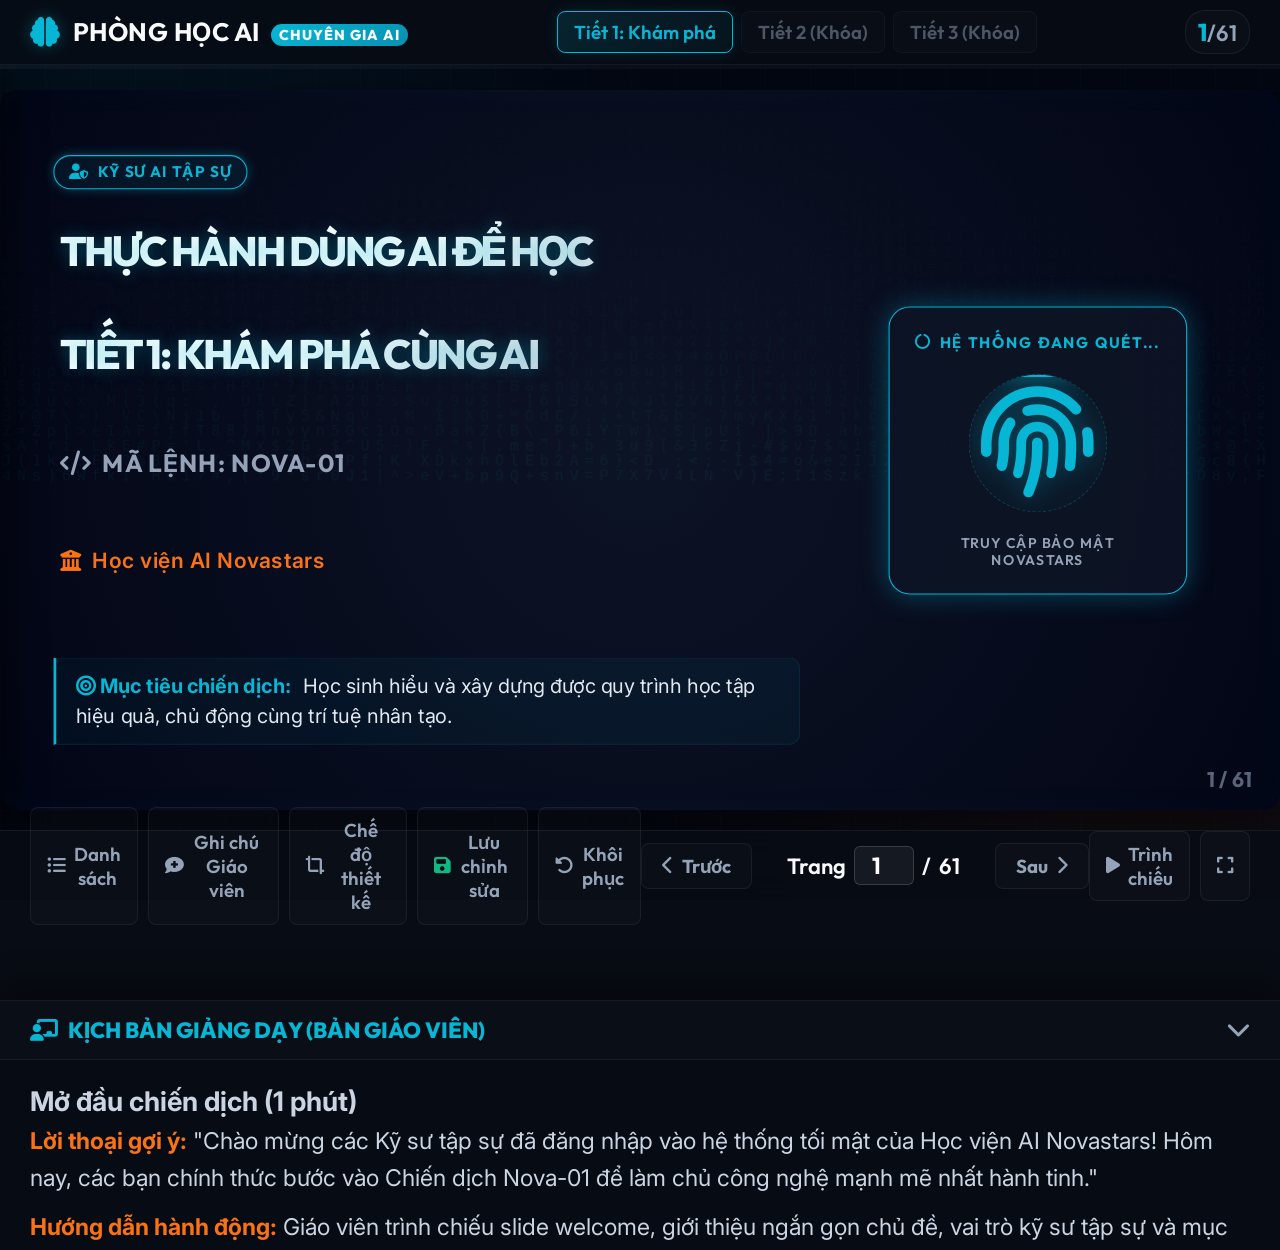
==== standalone_presentation.html @ 0b63e30f "Remove slide 13 and 14 from presentation" ====
﻿<!DOCTYPE html>
<html lang="vi">
<head>
    <meta charset="UTF-8">
    <meta name="viewport" content="width=device-width, initial-scale=1.0">
    <title>Thá»±c HÃ nh DÃ¹ng AI Äá»ƒ Há»c - Standalone Slide V3.0</title>
    <!-- Google Fonts: Outfit & Inter -->
    <link rel="preconnect" href="https://fonts.googleapis.com">
    <link rel="preconnect" href="https://fonts.gstatic.com" crossorigin>
    <link href="https://fonts.googleapis.com/css2?family=Inter:wght@300;400;500;600;700&family=Outfit:wght@400;500;600;700;800;900&display=swap" rel="stylesheet">
    <!-- FontAwesome for Icons -->
    <link rel="stylesheet" href="https://cdnjs.cloudflare.com/ajax/libs/font-awesome/6.4.0/css/all.min.css">
    <style>
/* ==========================================
   DESIGN SYSTEM & CONSTANTS
   ========================================== */
:root {
    --bg-primary: #080c14;
    --bg-secondary: #0d1321;
    --bg-card: rgba(13, 21, 37, 0.7);
    --border-glass: rgba(255, 255, 255, 0.06);
    
    --text-primary: #f8fafc;
    --text-muted: #94a3b8;
    
    --color-teal: #06b6d4;
    --color-teal-glow: rgba(6, 182, 212, 0.35);
    --color-orange: #f97316;
    --color-orange-glow: rgba(249, 115, 22, 0.35);
    --color-green: #10b981;
    --color-green-glow: rgba(16, 185, 129, 0.35);
    
    --transition-smooth: all 0.4s cubic-bezier(0.16, 1, 0.3, 1);
    --transition-fast: all 0.25s ease;
    
    --font-heading: 'Outfit', 'Inter', sans-serif;
    --font-body: 'Inter', sans-serif;
}

/* ==========================================
   RESET & BASE STYLES
   ========================================== */
* {
    box-sizing: border-box;
    margin: 0;
    padding: 0;
    -webkit-font-smoothing: antialiased;
    -moz-osx-font-smoothing: grayscale;
}

html {
    font-size: 22px;
}

body {
    background-color: var(--bg-primary);
    color: var(--text-primary);
    font-family: var(--font-body);
    height: 100vh;
    display: flex;
    flex-direction: column;
    overflow: hidden;
}

/* ==========================================
   EDITABLE TEXTBOX GLOW
   ========================================== */
[contenteditable="true"] {
    position: relative;
    cursor: text;
    transition: var(--transition-fast);
}
[contenteditable="true"]:hover {
    background: rgba(255, 255, 255, 0.02);
    border-radius: 4px;
}
[contenteditable="true"]:focus {
    outline: 2px dashed var(--color-teal);
    outline-offset: 6px;
    background: rgba(6, 182, 212, 0.05);
    border-radius: 6px;
    box-shadow: 0 0 15px rgba(6, 182, 212, 0.1);
}

/* ==========================================
   APP HEADER
   ========================================== */
.app-header {
    height: 65px;
    background-color: rgba(8, 12, 20, 0.85);
    backdrop-filter: blur(16px);
    border-bottom: 1px solid var(--border-glass);
    display: flex;
    align-items: center;
    justify-content: space-between;
    padding: 0 30px;
    z-index: 100;
}

.logo {
    display: flex;
    align-items: center;
    gap: 12px;
    font-family: var(--font-heading);
    font-weight: 700;
    font-size: 1.15rem;
    letter-spacing: 0.5px;
}

.logo-icon {
    color: var(--color-teal);
    font-size: 1.35rem;
    filter: drop-shadow(0 0 8px var(--color-teal-glow));
    animation: pulseGlow 3s infinite ease-in-out;
}

.badge {
    background: linear-gradient(135deg, var(--color-teal), #0891b2);
    font-size: 0.65rem;
    font-weight: 800;
    padding: 2px 8px;
    border-radius: 20px;
    margin-left: 6px;
    vertical-align: middle;
    letter-spacing: 1px;
}

.period-navigator {
    display: flex;
    gap: 8px;
}

.btn-period {
    background: rgba(255, 255, 255, 0.03);
    border: 1px solid var(--border-glass);
    color: var(--text-muted);
    font-family: var(--font-heading);
    font-weight: 600;
    font-size: 0.85rem;
    padding: 8px 16px;
    border-radius: 8px;
    cursor: pointer;
    transition: var(--transition-fast);
}

.btn-period.active {
    background: linear-gradient(135deg, rgba(6, 182, 212, 0.15), rgba(6, 182, 212, 0.05));
    border-color: var(--color-teal);
    color: var(--color-teal);
    box-shadow: 0 0 15px rgba(6, 182, 212, 0.15);
}

.slide-indicator {
    font-family: var(--font-heading);
    font-weight: 600;
    color: var(--text-muted);
    background: rgba(255, 255, 255, 0.02);
    padding: 6px 12px;
    border-radius: 20px;
    border: 1px solid var(--border-glass);
}

#current-slide-num {
    color: var(--color-teal);
    font-weight: 800;
    font-size: 1.1rem;
}

/* ==========================================
   PROGRESS BAR
   ========================================== */
.progress-bar-container {
    height: 4px;
    background-color: rgba(255, 255, 255, 0.03);
    width: 100%;
    position: relative;
    z-index: 101;
}

.progress-bar {
    height: 100%;
    background: linear-gradient(90deg, var(--color-teal), var(--color-orange));
    width: 0%;
    transition: width 0.4s cubic-bezier(0.1, 0.8, 0.2, 1);
    box-shadow: 0 0 8px var(--color-teal-glow);
}

/* ==========================================
   PRESENTATION LAYOUT
   ========================================== */
.presentation-container {
    flex: 1;
    display: flex;
    position: relative;
    overflow: hidden;
}

.slides-wrapper {
    flex: 1;
    position: relative;
    height: 100%;
}

.slide {
    position: absolute;
    top: 0;
    left: 0;
    width: 100%;
    height: 100%;
    opacity: 0;
    pointer-events: none;
    transform: scale(0.97) translateY(10px);
    transition: opacity 0.5s ease-out, transform 0.6s cubic-bezier(0.16, 1, 0.3, 1);
    display: flex;
    justify-content: center;
    align-items: center;
    padding: 30px;
    z-index: 1;
}

.slide.active {
    opacity: 1;
    pointer-events: auto;
    transform: scale(1) translateY(0);
    z-index: 10;
}

.slide-content {
    box-sizing: border-box;
    width: 1200px;
    height: 675px;
    position: absolute;
    left: 50%;
    top: 50%;
    transform: translate(-50%, -50%);
    transform-origin: center center;
    display: flex;
    flex-direction: column;
    justify-content: center;
    border: 2px dashed transparent;
    border-radius: 16px;
    padding: 35px 45px;
    background: rgba(8, 12, 20, 0.45);
    box-shadow: 0 20px 50px rgba(0, 0, 0, 0.5), inset 0 0 30px rgba(6, 182, 212, 0.03);
}

.design-mode .slide-content {
    border: 2px dashed rgba(6, 182, 212, 0.35) !important;
}

.slide-heading {
    font-family: var(--font-heading);
    font-size: 1.55rem;
    font-weight: 850;
    text-transform: uppercase;
    letter-spacing: -0.5px;
    line-height: 1.45;
    margin-bottom: 25px;
    background: linear-gradient(135deg, var(--text-primary), #cbd5e1);
    -webkit-background-clip: text;
    -webkit-text-fill-color: transparent;
    border-left: 5px solid var(--color-teal);
    padding-left: 15px;
    padding-top: 0.12em;
    padding-bottom: 0.12em;
}

.section-desc {
    color: var(--text-muted);
    font-size: 1.1rem;
    margin-bottom: 25px;
    margin-top: -15px;
}

/* ==========================================
   GLASSMORPHIC CARDS
   ========================================== */
.glass-card {
    background: var(--bg-card);
    backdrop-filter: blur(16px);
    border: 1px solid var(--border-glass);
    border-radius: 16px;
    padding: 30px;
    box-shadow: 0 10px 30px rgba(0, 0, 0, 0.35);
    transition: var(--transition-smooth);
}

.glass-card:hover {
    border-color: rgba(255, 255, 255, 0.12);
    transform: translateY(-4px);
}

.glass-card.theme-teal {
    border-left: 4px solid var(--color-teal);
}
.glass-card.theme-teal:hover {
    box-shadow: 0 15px 35px rgba(6, 182, 212, 0.08);
    border-color: var(--color-teal);
}

.glass-card.theme-orange {
    border-left: 4px solid var(--color-orange);
}
.glass-card.theme-orange:hover {
    box-shadow: 0 15px 35px rgba(249, 115, 22, 0.08);
    border-color: var(--color-orange);
}

/* ==========================================
   LAYOUT: WELCOME SCREEN (P0-01)
   ========================================== */
.layout-welcome {
    align-items: center;
    text-align: center;
}
.welcome-container {
    display: flex;
    flex-direction: column;
    align-items: center;
    gap: 15px;
    max-width: 900px;
}
.welcome-badge {
    font-family: var(--font-heading);
    font-weight: 800;
    font-size: 0.9rem;
    color: var(--color-teal);
    letter-spacing: 2px;
    background: rgba(6, 182, 212, 0.1);
    padding: 6px 18px;
    border-radius: 30px;
    border: 1px solid rgba(6, 182, 212, 0.2);
}
.welcome-title {
    font-family: var(--font-heading);
    font-size: 2.8rem;
    font-weight: 900;
    line-height: 1.45;
    letter-spacing: -2px;
    background: linear-gradient(135deg, #ffffff 40%, #94a3b8 100%);
    -webkit-background-clip: text;
    -webkit-text-fill-color: transparent;
    text-shadow: 0 0 50px rgba(6, 182, 212, 0.15);
    padding-top: 0.1em;
}
.welcome-subtitle {
    font-size: 1.6rem;
    color: var(--color-orange);
    font-weight: 700;
    font-family: var(--font-heading);
    letter-spacing: 1px;
    margin-top: 5px;
}
.welcome-subject {
    font-size: 1.2rem;
    color: var(--text-muted);
    max-width: 600px;
    margin-top: 5px;
}
.welcome-objectives {
    font-size: 1.05rem;
    color: var(--text-muted);
    background: rgba(255, 255, 255, 0.02);
    border: 1px solid var(--border-glass);
    padding: 15px 25px;
    border-radius: 12px;
    max-width: 700px;
    margin-top: 15px;
    line-height: 1.5;
}

/* 3D Sphere Graphic object */
.sphere-3d-wrapper {
    position: relative;
    width: 150px;
    height: 150px;
    margin-top: 25px;
}
.sphere-3d {
    width: 100%;
    height: 100%;
    border-radius: 50%;
    background: radial-gradient(circle at 30% 30%, #06b6d4, #0b1f3c 60%, #020617);
    box-shadow: 0 0 40px rgba(6, 182, 212, 0.25),
                inset -20px -20px 50px rgba(0, 0, 0, 0.8),
                inset 10px 10px 30px rgba(255, 255, 255, 0.25);
    animation: rotateSphere 20s infinite linear, floatSphere 6s infinite ease-in-out;
}

/* ==========================================
   LAYOUT: BIG QUESTION (P0-02 / END-03)
   ========================================== */
.layout-big-question {
    align-items: center;
    text-align: center;
}
.bq-wrapper {
    max-width: 900px;
    background: radial-gradient(circle at top, rgba(15, 23, 42, 0.95) 0%, rgba(8, 12, 20, 0.6) 100%);
    border: 1px solid var(--border-glass);
    border-radius: 24px;
    padding: 35px 45px;
    position: relative;
    box-shadow: 0 20px 50px rgba(0, 0, 0, 0.5);
    display: flex;
    flex-direction: column;
    align-items: center;
}
.bq-tag {
    font-family: var(--font-heading);
    font-weight: 800;
    font-size: 0.95rem;
    color: var(--color-orange);
    letter-spacing: 2px;
    display: inline-flex;
    align-items: center;
    gap: 8px;
    margin-bottom: 25px;
}
.bq-text {
    font-family: var(--font-heading);
    font-size: 1.55rem;
    font-weight: 900;
    line-height: 1.45;
    margin-bottom: 20px;
    color: var(--text-primary);
    filter: drop-shadow(0 0 10px rgba(255, 255, 255, 0.15));
    padding-top: 0.12em;
    padding-bottom: 0.12em;
}
.bq-sub {
    color: var(--text-muted);
    font-size: 1.15rem;
}
.bq-glow-bg {
    position: absolute;
    width: 300px;
    height: 300px;
    background: radial-gradient(circle, var(--color-orange-glow) 0%, transparent 70%);
    opacity: 0.5;
    pointer-events: none;
    z-index: -1;
    filter: blur(40px);
}
/* Question Mark object */
.bq-graphic-icon {
    font-size: 4rem;
    color: var(--color-orange);
    margin-bottom: 10px;
    filter: drop-shadow(0 0 12px var(--color-orange-glow));
    animation: pulseGlow 2.5s infinite ease-in-out;
}

/* ==========================================
   LAYOUT: ROLE INTRODUCTION (P0-03)
   ========================================== */
.layout-role-intro {
    justify-content: center;
    align-items: center;
}
.role-cards-container {
    display: grid;
    grid-template-columns: 1fr 1.2fr 1.2fr;
    gap: 25px;
    margin-top: 15px;
}
.role-info-card {
    background: var(--bg-card);
    border: 1px solid var(--border-glass);
    border-radius: 16px;
    padding: 30px 24px;
    display: flex;
    flex-direction: column;
    gap: 15px;
}
.role-info-card h3 {
    font-family: var(--font-heading);
    font-size: 1.35rem;
    font-weight: 800;
    display: flex;
    align-items: center;
    gap: 12px;
}
.role-info-card.card-role-name {
    border-top: 4px solid var(--color-teal);
    align-items: center;
    justify-content: center;
    text-align: center;
}
.role-icon-box {
    width: 70px;
    height: 70px;
    border-radius: 50%;
    background: rgba(6, 182, 212, 0.08);
    display: flex;
    align-items: center;
    justify-content: center;
    font-size: 2.2rem;
    color: var(--color-teal);
    filter: drop-shadow(0 0 10px var(--color-teal-glow));
}
.role-badge-text {
    font-family: var(--font-heading);
    font-weight: 900;
    font-size: 1.6rem;
    color: var(--color-teal);
    letter-spacing: 0.5px;
}
.role-info-card.card-role-desc {
    border-top: 4px solid var(--color-orange);
}
.role-info-card.card-role-desc h3 {
    color: var(--color-orange);
}
.role-info-card.card-role-mission {
    border-top: 4px solid var(--color-green);
}
.role-info-card.card-role-mission h3 {
    color: var(--color-green);
}
.card-content-text {
    font-size: 1.1rem;
    line-height: 1.6;
    color: #e2e8f0;
}

/* ==========================================
   LAYOUT: STAGE INTRO (STAGE-XX)
   ========================================== */
.layout-stage-intro {
    align-items: center;
    text-align: center;
}
.stage-intro-wrapper {
    display: flex;
    flex-direction: column;
    align-items: center;
    gap: 20px;
    max-width: 800px;
}
.stage-num-badge {
    font-family: var(--font-heading);
    font-weight: 900;
    font-size: 1.1rem;
    color: var(--color-teal);
    letter-spacing: 3px;
    background: rgba(6, 182, 212, 0.08);
    padding: 8px 24px;
    border-radius: 30px;
    border: 1px solid rgba(6, 182, 212, 0.15);
}
.stage-title {
    font-family: var(--font-heading);
    font-size: 1.9rem;
    font-weight: 900;
    line-height: 1.45;
    letter-spacing: -1px;
    background: linear-gradient(135deg, #ffffff, #cbd5e1);
    -webkit-background-clip: text;
    -webkit-text-fill-color: transparent;
    padding-top: 0.12em;
    padding-bottom: 0.12em;
}
/* Lock animation object */
.stage-lock-icon {
    font-size: 4.5rem;
    color: var(--color-teal);
    margin-top: 15px;
    filter: drop-shadow(0 0 15px var(--color-teal-glow));
    animation: lockShake 4s infinite ease-in-out;
}

/* ==========================================
   LAYOUT: ACT INTRO (ACT-01)
   ========================================== */
.layout-act-intro {
    align-items: center;
    text-align: center;
}
.act-intro-card {
    max-width: 800px;
    width: 100%;
    padding: 50px 40px;
    background: linear-gradient(135deg, rgba(13, 21, 37, 0.9) 0%, rgba(8, 12, 20, 0.5) 100%);
    border: 1px solid var(--border-glass);
    border-top: 5px solid var(--color-orange);
    border-radius: 20px;
    display: flex;
    flex-direction: column;
    align-items: center;
    gap: 20px;
    box-shadow: 0 15px 40px rgba(0, 0, 0, 0.4);
}
.act-intro-icon {
    font-size: 3.5rem;
    color: var(--color-orange);
    filter: drop-shadow(0 0 10px var(--color-orange-glow));
    margin-bottom: 5px;
}
.act-intro-badge {
    font-family: var(--font-heading);
    font-weight: 800;
    font-size: 0.85rem;
    color: var(--color-orange);
    letter-spacing: 2px;
}
.act-intro-title {
    font-family: var(--font-heading);
    font-size: 2.8rem;
    font-weight: 900;
    color: var(--text-primary);
}
.act-intro-goal {
    font-size: 1.2rem;
    color: var(--text-muted);
    line-height: 1.5;
    max-width: 600px;
}

/* ==========================================
   LAYOUT: ACT PREPARATION (ACT-01B)
   ========================================== */
.layout-act-prep {
    justify-content: center;
}
.prep-cards-container {
    display: grid;
    grid-template-columns: 1fr 1fr;
    gap: 40px;
    margin-top: 15px;
    width: 100%;
    max-width: 1000px;
    align-items: stretch;
}
.prep-detail-card {
    display: flex;
    flex-direction: column;
    gap: 20px;
}
.prep-item {
    display: flex;
    flex-direction: column;
    gap: 10px;
}
.prep-item h3 {
    font-family: var(--font-heading);
    font-size: 1.2rem;
    font-weight: 800;
    display: flex;
    align-items: center;
    gap: 10px;
}
.prep-item h3 i {
    font-size: 1.35rem;
}
.prep-text {
    font-size: 1.15rem;
    color: #e2e8f0;
    line-height: 1.55;
    background: rgba(255, 255, 255, 0.02);
    border: 1px solid var(--border-glass);
    padding: 15px 20px;
    border-radius: 10px;
}
.prep-visual-panel {
    background: var(--bg-card);
    border: 1px solid var(--border-glass);
    border-radius: 16px;
    display: flex;
    align-items: center;
    justify-content: center;
    padding: 40px;
}
.prep-visual-icon {
    font-size: 6rem;
    color: var(--color-teal);
    filter: drop-shadow(0 0 15px var(--color-teal-glow));
    animation: floatSphere 5s infinite ease-in-out;
}

/* ==========================================
   LAYOUT: ACT HOW-TO (ACT-02)
   ========================================== */
.layout-act-howto {
    justify-content: center;
}
.steps-list-container {
    display: flex;
    flex-direction: column;
    gap: 15px;
    margin-top: 10px;
}
.step-item-card {
    display: flex;
    align-items: center;
    gap: 20px;
    background: var(--bg-card);
    border: 1px solid var(--border-glass);
    padding: 20px 25px;
    border-radius: 12px;
    transition: var(--transition-smooth);
}
.step-item-card:hover {
    border-color: var(--color-teal);
    transform: translateX(10px);
}
.step-badge {
    width: 36px;
    height: 36px;
    border-radius: 50%;
    background-color: var(--color-teal);
    color: var(--bg-primary);
    display: flex;
    align-items: center;
    justify-content: center;
    font-family: var(--font-heading);
    font-weight: 900;
    font-size: 1.05rem;
    box-shadow: 0 0 10px var(--color-teal-glow);
    flex-shrink: 0;
}
.step-text {
    font-size: 1.15rem;
    font-weight: 500;
    color: var(--text-primary);
    line-height: 1.5;
}

/* ==========================================
   LAYOUT: ACT WORKSPACE (ACT-03)
   ========================================== */
.layout-act-workspace {
    justify-content: center;
}
.workspace-wrapper {
    display: grid;
    grid-template-columns: 1fr 300px;
    gap: 30px;
    flex: 1;
    align-items: stretch;
}
.workspace-main {
    display: flex;
    flex-direction: column;
    gap: 10px;
}
.workspace-side {
    display: flex;
    flex-direction: column;
    gap: 25px;
}
.workspace-title-bar {
    font-family: var(--font-heading);
    font-size: 1.35rem;
    font-weight: 800;
    color: var(--color-orange);
    border-bottom: 1px solid rgba(255,255,255,0.05);
    padding-bottom: 10px;
}
.workspace-card {
    background: var(--bg-card);
    border: 1px solid var(--border-glass);
    border-radius: 16px;
    padding: 25px;
    flex: 1;
    overflow-y: auto;
    font-size: 1.15rem;
    line-height: 1.6;
}

/* Story columns within workspace */
.stories-columns {
    display: grid;
    grid-template-columns: 1fr 1fr;
    gap: 15px;
}
.story-column {
    background: rgba(0, 0, 0, 0.2);
    border: 1px solid var(--border-glass);
    border-radius: 12px;
    padding: 12px 15px;
}
.story-column.nam-theme { border-top: 3px solid var(--color-teal); }
.story-column.lan-theme { border-top: 3px solid var(--color-orange); }
.story-column h4 {
    font-family: var(--font-heading);
    font-weight: 800;
    font-size: 1.1rem;
    margin-bottom: 8px;
    display: flex;
    align-items: center;
    gap: 8px;
}
.nam-theme h4 { color: var(--color-teal); }
.lan-theme h4 { color: var(--color-orange); }

.list-item-story {
    font-size: 0.95rem;
    margin-bottom: 5px;
    color: #e2e8f0;
    padding-left: 20px;
    position: relative;
}
.list-item-story::before {
    content: '•';
    position: absolute;
    left: 5px;
    font-weight: bold;
}
.nam-theme .list-item-story::before { color: var(--color-teal); }
.lan-theme .list-item-story::before { color: var(--color-orange); }

.workspace-questions-card {
    background: var(--bg-card);
    border: 1px solid var(--border-glass);
    border-left: 4px solid var(--color-orange);
    border-radius: 12px;
    padding: 10px 15px;
}
.workspace-questions-card h4 {
    font-family: var(--font-heading);
    font-weight: 800;
    font-size: 1.05rem;
    color: var(--color-orange);
    margin-bottom: 5px;
}
.workspace-questions-card ul {
    list-style: none;
    display: flex;
    flex-direction: column;
    gap: 5px;
}
.workspace-questions-card li {
    font-size: 1rem;
    color: var(--text-primary);
    padding-left: 15px;
    position: relative;
}
.workspace-questions-card li::before {
    content: '?';
    position: absolute;
    left: 0;
    color: var(--color-orange);
    font-weight: 800;
}

/* Card Sorting specific workspace */
.sorting-preview {
    display: flex;
    flex-direction: column;
    gap: 20px;
}
.sorting-cards-flex {
    display: flex;
    flex-wrap: wrap;
    gap: 10px;
    background: rgba(0,0,0,0.15);
    padding: 15px;
    border-radius: 8px;
    border: 1px dashed var(--border-glass);
}
.sorting-tag {
    background: var(--bg-primary);
    border: 1px solid var(--border-glass);
    color: var(--text-primary);
    padding: 8px 16px;
    border-radius: 6px;
    font-weight: 700;
    font-size: 0.9rem;
    box-shadow: 0 4px 10px rgba(0,0,0,0.15);
}

/* Drawing Board placeholder */
.drawing-placeholder {
    display: flex;
    flex-direction: column;
    align-items: center;
    justify-content: center;
    height: 100%;
    min-height: 250px;
    border: 2px dashed rgba(255, 255, 255, 0.08);
    border-radius: 12px;
    background: rgba(0,0,0,0.1);
    gap: 15px;
}
.drawing-placeholder i {
    font-size: 4rem;
    color: var(--color-teal);
    filter: drop-shadow(0 0 10px var(--color-teal-glow));
}
.drawing-placeholder p {
    font-size: 1.1rem;
    color: var(--text-muted);
}

/* Workspace Timers */
.workspace-timer-widget {
    background: var(--bg-card);
    border: 1px solid var(--border-glass);
    border-radius: 16px;
    padding: 20px;
    text-align: center;
    display: flex;
    flex-direction: column;
    align-items: center;
    gap: 12px;
}
.ws-timer-label {
    font-family: var(--font-heading);
    font-size: 0.85rem;
    font-weight: 800;
    letter-spacing: 1.5px;
    color: var(--text-muted);
}
.ws-timer-display {
    font-family: var(--font-heading);
    font-size: 2.8rem;
    font-weight: 900;
    color: var(--color-orange);
    text-shadow: 0 0 10px var(--color-orange-glow);
    letter-spacing: 1px;
}

/* ==========================================
   LAYOUT: ACT REPORT & DEBRIEF (ACT-04)
   ========================================== */
.layout-act-report {
    justify-content: center;
}
.report-cards-container {
    display: grid;
    grid-template-columns: 1fr;
    gap: 15px;
    margin-top: 10px;
}
.report-card-item {
    background: var(--bg-card);
    border: 1px solid var(--border-glass);
    border-left: 4px solid var(--color-teal);
    padding: 16px 20px;
    border-radius: 10px;
    font-size: 1.05rem;
    line-height: 1.5;
    color: var(--text-primary);
}
.report-highlight-banner {
    background: linear-gradient(135deg, rgba(249, 115, 22, 0.08), rgba(249, 115, 22, 0.02));
    border: 1.5px solid var(--color-orange);
    border-radius: 12px;
    padding: 20px 25px;
    display: flex;
    align-items: center;
    gap: 15px;
    margin-top: 20px;
}
.report-highlight-icon {
    font-size: 1.8rem;
    color: var(--color-orange);
}
.report-highlight-text {
    font-size: 1.2rem;
    font-weight: 750;
    color: var(--text-primary);
}

/* Matrix Table layouts */
.matrix-grid {
    display: flex;
    flex-direction: column;
    gap: 10px;
    margin-top: 10px;
}
.matrix-row {
    display: grid;
    grid-template-columns: 150px 1fr 1fr;
    gap: 15px;
    align-items: stretch;
}
.matrix-row.hdr {
    background: rgba(255, 255, 255, 0.03);
    border-bottom: 2px solid var(--border-glass);
    border-radius: 8px;
    padding: 10px 15px;
    font-family: var(--font-heading);
    font-weight: 800;
    color: var(--color-teal);
    font-size: 0.95rem;
}
.matrix-cell-label {
    background: rgba(6, 182, 212, 0.05);
    border: 1px solid rgba(6, 182, 212, 0.15);
    color: var(--color-teal);
    font-family: var(--font-heading);
    font-weight: 900;
    font-size: 1.1rem;
    padding: 15px 10px;
    border-radius: 8px;
    text-align: center;
    display: flex;
    align-items: center;
    justify-content: center;
}
.matrix-cell-content {
    background: var(--bg-card);
    border: 1px solid var(--border-glass);
    border-radius: 8px;
    padding: 15px;
    font-size: 0.95rem;
    line-height: 1.45;
    display: flex;
    align-items: center;
}

/* Golden Flow layouts */
.golden-flow-wrapper {
    display: flex;
    align-items: center;
    justify-content: center;
    gap: 15px;
    margin-top: 30px;
    margin-bottom: 40px;
}
.gf-node {
    background: var(--bg-card);
    border: 1px solid var(--border-glass);
    border-bottom: 3px solid var(--color-teal);
    border-radius: 12px;
    width: 170px;
    padding: 25px 10px;
    text-align: center;
    display: flex;
    flex-direction: column;
    align-items: center;
    gap: 10px;
    box-shadow: 0 5px 15px rgba(0,0,0,0.2);
}
.gf-icon {
    width: 45px;
    height: 45px;
    border-radius: 50%;
    background: rgba(6, 182, 212, 0.08);
    display: flex;
    align-items: center;
    justify-content: center;
    font-size: 1.25rem;
    color: var(--color-teal);
}
.gf-node h4 {
    font-family: var(--font-heading);
    font-weight: 900;
    font-size: 1.2rem;
    color: var(--text-primary);
}
.gf-arrow {
    font-size: 1.5rem;
    color: var(--text-muted);
}

/* Subject Specific Reports */
.layout-subject-report {
    justify-content: center;
}
.subject-report-grid {
    display: grid;
    grid-template-columns: 1fr 1fr;
    gap: 20px;
    margin-top: 10px;
}
.subject-step-box {
    background: var(--bg-card);
    border: 1px solid var(--border-glass);
    border-radius: 12px;
    padding: 18px 20px;
    display: flex;
    flex-direction: column;
    gap: 8px;
}
.subject-step-box h4 {
    font-family: var(--font-heading);
    font-weight: 850;
    font-size: 1rem;
    display: flex;
    align-items: center;
    gap: 8px;
}
.box-nghi h4 { color: var(--color-teal); }
.box-hoi h4 { color: var(--color-orange); }
.box-kiemtra h4 { color: var(--color-teal); }
.box-lamlai h4 { color: var(--color-green); }

.box-nghi { border-left: 3px solid var(--color-teal); }
.box-hoi { border-left: 3px solid var(--color-orange); }
.box-kiemtra { border-left: 3px solid var(--color-teal); }
.box-lamlai { border-left: 3px solid var(--color-green); }

.subject-step-text {
    font-size: 0.95rem;
    line-height: 1.45;
    color: #cbd5e1;
}

/* ==========================================
   LAYOUT: ACT TRANSITION (ACT-05)
   ========================================== */
.layout-act-transition {
    align-items: center;
    text-align: center;
}
.transition-wrapper {
    max-width: 800px;
    width: 100%;
}
.transition-graphic {
    font-size: 4rem;
    color: var(--color-teal);
    filter: drop-shadow(0 0 10px var(--color-teal-glow));
    margin-bottom: 25px;
    animation: rotateSphere 25s infinite linear;
}
.transition-card {
    background: var(--bg-card);
    border: 1px solid var(--border-glass);
    border-radius: 20px;
    padding: 40px;
    box-shadow: 0 15px 35px rgba(0,0,0,0.3);
    display: flex;
    flex-direction: column;
    gap: 25px;
}
.trans-box h4 {
    font-family: var(--font-heading);
    font-weight: 800;
    font-size: 1rem;
    letter-spacing: 1px;
    margin-bottom: 10px;
}
.trans-box-explored h4 { color: var(--color-teal); }
.trans-box-next h4 { color: var(--color-orange); }

.trans-text {
    font-size: 1.3rem;
    line-height: 1.5;
    color: var(--text-primary);
}

/* ==========================================
   LAYOUT: TỔNG KẾT KEY TAKEAWAYS (END-01)
   ========================================== */
.layout-key-takeaways {
    justify-content: center;
}
.takeaway-single-container {
    display: flex;
    flex-direction: column;
    gap: 20px;
    margin-top: 15px;
    flex: 1;
    justify-content: center;
    align-items: center;
}
.takeaway-large-card {
    background: var(--bg-card);
    border: 1.5px solid var(--color-teal);
    border-radius: 20px;
    padding: 40px;
    width: 100%;
    max-width: 900px;
    box-shadow: 0 15px 40px rgba(0,0,0,0.4);
    display: flex;
    flex-direction: column;
    gap: 25px;
}
.takeaway-label {
    font-family: var(--font-heading);
    font-weight: 900;
    font-size: 1rem;
    color: var(--color-teal);
    letter-spacing: 1.5px;
    align-self: flex-start;
    background: rgba(6, 182, 212, 0.08);
    padding: 4px 14px;
    border-radius: 6px;
    border: 1px solid rgba(6, 182, 212, 0.15);
}
.takeaway-points-flex {
    display: flex;
    flex-direction: column;
    gap: 20px;
}
.takeaway-point-item {
    font-size: 1.25rem;
    line-height: 1.6;
    color: var(--text-primary);
    padding-left: 30px;
    position: relative;
}
.takeaway-point-item::before {
    content: '\f058'; /* FontAwesome check circle */
    font-family: 'Font Awesome 6 Free';
    font-weight: 900;
    position: absolute;
    left: 0;
    color: var(--color-teal);
}

.takeaway-quote-box {
    text-align: center;
    font-size: 2.2rem;
    font-weight: 850;
    font-family: var(--font-heading);
    color: var(--color-orange);
    filter: drop-shadow(0 0 10px var(--color-orange-glow));
    line-height: 1.4;
    padding: 20px 0;
}
.takeaway-message-text {
    text-align: center;
    font-size: 1.3rem;
    color: var(--text-muted);
    line-height: 1.5;
    max-width: 700px;
    margin: 0 auto;
}

/* ==========================================
   LAYOUT: FINAL OUTPUT SHOWCASE (END-02)
   ========================================== */
.layout-final-output {
    justify-content: center;
}
.final-output-wrapper {
    display: grid;
    grid-template-columns: 1fr 1fr;
    gap: 30px;
    margin-top: 15px;
    flex: 1;
    align-items: center;
}
.final-output-details {
    display: flex;
    flex-direction: column;
    gap: 20px;
}
.final-output-details h3 {
    font-family: var(--font-heading);
    font-size: 1.8rem;
    font-weight: 900;
    color: var(--color-orange);
}
.final-output-details ul {
    list-style: none;
    display: flex;
    flex-direction: column;
    gap: 15px;
}
.final-output-details li {
    font-size: 1.15rem;
    line-height: 1.5;
    padding-left: 28px;
    position: relative;
}
.final-output-details li::before {
    content: '\f1b2'; /* box icon */
    font-family: 'Font Awesome 6 Free';
    font-weight: 900;
    position: absolute;
    left: 0;
    color: var(--color-orange);
}
.final-output-visual-box {
    background: var(--bg-card);
    border: 1px solid var(--border-glass);
    border-radius: 20px;
    height: 320px;
    display: flex;
    flex-direction: column;
    align-items: center;
    justify-content: center;
    gap: 20px;
    box-shadow: 0 15px 35px rgba(0,0,0,0.3);
}
.final-output-visual-box i {
    font-size: 5rem;
    color: var(--color-teal);
    filter: drop-shadow(0 0 15px var(--color-teal-glow));
    animation: floatSphere 6s infinite ease-in-out;
}
.final-output-visual-box p {
    font-size: 1.1rem;
    color: var(--text-muted);
}

/* ==========================================
   LAYOUT: REFLECTION & COMMITMENT (END-04 / END-05)
   ========================================== */
.layout-reflection {
    justify-content: center;
}
.reflection-grid-card {
    background: var(--bg-card);
    border: 1px solid var(--border-glass);
    border-radius: 20px;
    padding: 40px;
    margin-top: 15px;
    display: flex;
    flex-direction: column;
    gap: 25px;
    box-shadow: 0 15px 35px rgba(0,0,0,0.3);
}
.reflection-prompt-item {
    display: flex;
    flex-direction: column;
    gap: 10px;
}
.reflection-prompt-item label {
    font-size: 1.1rem;
    font-weight: 700;
    color: var(--color-teal);
}
.reflection-textarea-mock {
    width: 100%;
    min-height: 65px;
    background: rgba(0, 0, 0, 0.25);
    border: 1px solid var(--border-glass);
    border-radius: 8px;
    padding: 15px;
    color: var(--text-primary);
    font-size: 1.05rem;
    line-height: 1.5;
}

.commitment-end-card {
    background: var(--bg-card);
    border: 1.5px solid #eab308; /* Gold border for certificate */
    border-radius: 20px;
    padding: 20px 30px;
    margin-top: 5px;
    text-align: center;
    box-shadow: 0 15px 45px rgba(234, 179, 8, 0.06), 0 10px 30px rgba(0,0,0,0.4);
    display: flex;
    flex-direction: column;
    align-items: center;
    position: relative;
    overflow: hidden;
}
.cert-ribbon-widget {
    font-size: 2.2rem;
    color: #eab308;
    filter: drop-shadow(0 0 8px rgba(234,179,8,0.3));
    margin-bottom: 8px;
    animation: floatSphere 4s infinite ease-in-out;
}
.commitment-end-card h2 {
    font-family: var(--font-heading);
    font-size: 1.5rem;
    font-weight: 900;
    color: var(--text-primary);
    margin-bottom: 15px;
}
.commitments-end-list {
    display: flex;
    flex-direction: column;
    align-items: flex-start;
    gap: 8px;
    max-width: 600px;
    width: 100%;
    background: rgba(0,0,0,0.2);
    border: 1px solid var(--border-glass);
    padding: 15px 20px;
    border-radius: 12px;
    margin-bottom: 15px;
}
.commitment-item-row {
    font-size: 1rem;
    line-height: 1.4;
    text-align: left;
    display: flex;
    align-items: flex-start;
    gap: 12px;
}
.commitment-item-row i {
    font-size: 1.05rem;
    color: var(--color-teal);
    margin-top: 3px;
}

.btn-cert-sign {
    background: linear-gradient(135deg, #eab308, #ca8a04);
    color: var(--bg-primary);
    border: none;
    font-family: var(--font-heading);
    font-weight: 800;
    font-size: 1rem;
    padding: 10px 28px;
    border-radius: 30px;
    cursor: pointer;
    box-shadow: 0 5px 20px rgba(234, 179, 8, 0.2);
    display: inline-flex;
    align-items: center;
    gap: 10px;
    transition: var(--transition-fast);
}
.btn-cert-sign:hover {
    transform: scale(1.04);
    box-shadow: 0 8px 25px rgba(234, 179, 8, 0.35);
}
.btn-cert-sign:active {
    transform: scale(0.98);
}

/* Confetti particles */
.confetti-container {
    position: absolute;
    width: 100%;
    height: 100%;
    top: 0; left: 0;
    pointer-events: none;
    z-index: 100;
    overflow: hidden;
}
.confetti {
    position: absolute;
    width: 8px;
    height: 8px;
    animation: confettiFall 4s linear forwards;
}

/* ==========================================
   APP FOOTER (CONTROLS)
   ========================================== */
.app-footer {
    height: 70px;
    background-color: rgba(8, 12, 20, 0.85);
    backdrop-filter: blur(16px);
    border-top: 1px solid var(--border-glass);
    display: flex;
    align-items: center;
    justify-content: space-between;
    padding: 0 30px;
    z-index: 100;
}

.footer-left, .footer-right {
    display: flex;
    gap: 10px;
}

.btn-footer {
    background: rgba(255, 255, 255, 0.02);
    border: 1px solid var(--border-glass);
    color: var(--text-muted);
    font-family: var(--font-heading);
    font-weight: 600;
    font-size: 0.85rem;
    padding: 10px 16px;
    border-radius: 8px;
    cursor: pointer;
    display: flex;
    align-items: center;
    gap: 8px;
    transition: var(--transition-fast);
}

.btn-footer:hover {
    background: rgba(255, 255, 255, 0.05);
    color: var(--text-primary);
}

.btn-footer.active {
    background: rgba(6, 182, 212, 0.12);
    border-color: var(--color-teal);
    color: var(--color-teal);
}

.footer-center {
    display: flex;
    align-items: center;
    gap: 20px;
}

.btn-nav {
    background: var(--bg-card);
    border: 1px solid var(--border-glass);
    color: var(--text-primary);
    width: 42px;
    height: 42px;
    border-radius: 50%;
    cursor: pointer;
    display: flex;
    align-items: center;
    justify-content: center;
    font-size: 1.1rem;
    transition: var(--transition-fast);
}

.btn-nav:hover {
    background-color: var(--color-teal);
    border-color: var(--color-teal);
    color: var(--bg-primary);
    box-shadow: 0 0 15px var(--color-teal-glow);
}

.btn-nav:active {
    transform: scale(0.95);
}

.slide-title-display {
    font-family: var(--font-heading);
    font-weight: 700;
    font-size: 1.15rem;
    color: var(--text-primary);
    min-width: 250px;
    text-align: center;
}

/* ==========================================
   SIDEBAR NAVIGATION (DRAWER)
   ========================================== */
.sidebar-nav {
    position: absolute;
    top: 0;
    left: -320px;
    width: 320px;
    height: 100%;
    background-color: rgba(13, 21, 37, 0.95);
    backdrop-filter: blur(20px);
    border-right: 1px solid var(--border-glass);
    z-index: 200;
    display: flex;
    flex-direction: column;
    transition: left 0.4s cubic-bezier(0.16, 1, 0.3, 1);
    box-shadow: 15px 0 30px rgba(0, 0, 0, 0.4);
}

.sidebar-nav.open {
    left: 0;
}

.sidebar-header {
    padding: 24px;
    border-bottom: 1px solid var(--border-glass);
    display: flex;
    align-items: center;
    justify-content: space-between;
}

.sidebar-header h3 {
    font-family: var(--font-heading);
    font-size: 1.25rem;
    font-weight: 850;
    color: var(--color-teal);
}

.btn-close-sidebar {
    background: transparent;
    border: none;
    color: var(--text-muted);
    font-size: 1.2rem;
    cursor: pointer;
    transition: var(--transition-fast);
}

.btn-close-sidebar:hover {
    color: var(--text-primary);
}

.slide-list {
    flex: 1;
    overflow-y: auto;
    list-style: none;
    padding: 15px;
    display: flex;
    flex-direction: column;
    gap: 8px;
}

.slide-item {
    padding: 12px 16px;
    border-radius: 8px;
    cursor: pointer;
    display: flex;
    flex-direction: column;
    gap: 4px;
    border: 1px solid transparent;
    transition: var(--transition-fast);
}

.slide-item:hover {
    background: rgba(255, 255, 255, 0.03);
}

.slide-item.active {
    background: rgba(6, 182, 212, 0.08);
    border-color: rgba(6, 182, 212, 0.2);
}

.slide-item-meta {
    font-size: 0.75rem;
    font-weight: 700;
    color: var(--color-teal);
}

.slide-item-title {
    font-size: 0.95rem;
    font-weight: 600;
    color: var(--text-primary);
    white-space: nowrap;
    overflow: hidden;
    text-overflow: ellipsis;
}

.slide-item.active .slide-item-title {
    color: var(--color-teal);
}

/* ==========================================
   TEACHER NOTES DRAWER (SLIDE UP)
   ========================================== */
.teacher-notes-drawer {
    position: absolute;
    bottom: -350px;
    left: 0;
    width: 100%;
    height: 250px;
    background-color: rgba(8, 12, 20, 0.96);
    backdrop-filter: blur(20px);
    border-top: 1px solid var(--border-glass);
    z-index: 150;
    display: flex;
    flex-direction: column;
    box-shadow: 0 -15px 30px rgba(0, 0, 0, 0.4);
    transition: bottom 0.4s cubic-bezier(0.16, 1, 0.3, 1);
}

.teacher-notes-drawer.open {
    bottom: 70px;
}

.notes-header {
    padding: 15px 30px;
    border-bottom: 1px solid var(--border-glass);
    display: flex;
    align-items: center;
    justify-content: space-between;
    background-color: rgba(255, 255, 255, 0.01);
}

.notes-header h3 {
    font-family: var(--font-heading);
    font-size: 1rem;
    font-weight: 800;
    color: var(--color-teal);
    display: flex;
    align-items: center;
    gap: 10px;
}

.btn-close-notes {
    background: transparent;
    border: none;
    color: var(--text-muted);
    font-size: 1.1rem;
    cursor: pointer;
    transition: var(--transition-fast);
}

.btn-close-notes:hover {
    color: var(--text-primary);
}

.notes-content {
    flex: 1;
    overflow-y: auto;
    padding: 20px 30px;
    font-size: 1.05rem;
    line-height: 1.6;
    color: #cbd5e1;
}

.notes-content p {
    margin-bottom: 12px;
}

.notes-content strong {
    color: var(--color-orange);
}

.notes-content ul {
    margin-left: 20px;
    margin-bottom: 12px;
}

/* ==========================================
   KEYFRAME ANIMATIONS
   ========================================== */
@keyframes fadeIn {
    from { opacity: 0; transform: translateY(8px); }
    to { opacity: 1; transform: translateY(0); }
}

@keyframes rotateSphere {
    from { transform: rotate(0deg); }
    to { transform: rotate(360deg); }
}

@keyframes floatSphere {
    0%, 100% { transform: translateY(0); }
    50% { transform: translateY(-10px); }
}

@keyframes pulseGlow {
    0%, 100% { opacity: 0.8; filter: drop-shadow(0 0 5px var(--color-teal-glow)); }
    50% { opacity: 1; filter: drop-shadow(0 0 15px var(--color-teal-glow)); }
}

@keyframes lockShake {
    0%, 100% { transform: translateY(0) rotate(0); }
    45% { transform: translateY(-4px) rotate(-3deg); }
    50% { transform: translateY(-4px) rotate(3deg); }
    55% { transform: translateY(0) rotate(0); }
}

@keyframes confettiFall {
    0% { transform: translateY(-10vh) rotate(0deg); opacity: 1; }
    100% { transform: translateY(100vh) rotate(360deg); opacity: 0; }
}

/* ==========================================
   RESPONSIVE SCALING & MOBILE ADJUSTMENTS
   ========================================== */
@media (max-height: 750px) {
    html {
        font-size: 17px;
    }
    .slide-content {
        max-height: 600px;
    }
    .slide-heading {
        font-size: 2.2rem;
        margin-bottom: 15px;
    }
    .welcome-title {
        font-size: 3rem;
    }
    .welcome-subtitle {
        font-size: 1.3rem;
    }
    .welcome-subject {
        font-size: 1rem;
    }
    .bq-text {
        font-size: 2.4rem;
    }
    .card-content-text {
        font-size: 0.95rem;
    }
    .prep-text {
        font-size: 1rem;
    }
    .step-item-card {
        padding: 12px 20px;
    }
    .step-text {
        font-size: 1rem;
    }
    .workspace-card {
        font-size: 1rem;
    }
    .report-card-item {
        font-size: 0.95rem;
    }
    .takeaway-large-card {
        padding: 25px;
    }
    .takeaway-point-item {
        font-size: 1.05rem;
    }
    .takeaway-quote-box {
        font-size: 1.8rem;
    }
}

/* ==========================================
   DESIGN MODE & DRAGGABLE OBJECTS
   ========================================== */
.design-mode .draggable-object {
    position: relative !important;
    outline: 2px dashed var(--color-teal) !important;
    outline-offset: 4px !important;
    cursor: grab !important;
    user-select: none !important;
    overflow: visible !important;
    transition: none !important;
    box-shadow: 0 0 15px rgba(6, 182, 212, 0.15) !important;
}

.design-mode .draggable-object:active {
    cursor: grabbing !important;
}

.draggable-object .drag-handle {
    display: none;
}

.design-mode .draggable-object .drag-handle {
    display: flex !important;
    position: absolute;
    top: -12px;
    right: -12px;
    width: 26px;
    height: 26px;
    background-color: var(--color-teal);
    color: var(--bg-primary);
    border-radius: 50%;
    align-items: center;
    justify-content: center;
    font-size: 0.85rem;
    cursor: move !important;
    z-index: 1000;
    box-shadow: 0 0 8px var(--color-teal-glow);
    border: 1.5px solid var(--text-primary);
}

.draggable-object .delete-handle {
    display: none;
}

.design-mode .draggable-object .delete-handle {
    display: flex !important;
    position: absolute;
    top: -12px;
    left: -12px;
    width: 26px;
    height: 26px;
    background-color: #ef4444;
    color: var(--text-primary);
    border-radius: 50%;
    align-items: center;
    justify-content: center;
    font-size: 0.8rem;
    cursor: pointer !important;
    z-index: 1000;
    box-shadow: 0 0 8px rgba(239, 68, 68, 0.5);
    border: 1.5px solid var(--text-primary);
}

.design-mode .draggable-object:hover .delete-handle {
    background-color: #dc2626;
    box-shadow: 0 0 10px rgba(239, 68, 68, 0.7);
}

.design-mode .draggable-object:hover {
    outline-color: var(--color-orange) !important;
}

.design-mode .glass-card:hover,
.design-mode .step-item-card:hover,
.design-mode .fc-step:hover {
    transform: none;
}

.design-mode .slide-heading,
.design-mode .stage-title,
.design-mode .welcome-title {
    background: none !important;
    -webkit-background-clip: border-box !important;
    -webkit-text-fill-color: var(--text-primary) !important;
    color: var(--text-primary) !important;
}

.design-mode .draggable-object:hover .drag-handle {
    background-color: var(--color-orange);
    box-shadow: 0 0 8px var(--color-orange-glow);
}

/* Edit active button styling in footer */
.btn-footer.design-active {
    background: linear-gradient(135deg, rgba(249, 115, 22, 0.2), rgba(249, 115, 22, 0.05));
    border-color: var(--color-orange);
    color: var(--color-orange);
    box-shadow: 0 0 15px rgba(249, 115, 22, 0.2);
}

/* ==========================================
   RESIZE HANDLE FOR DESIGN MODE
   ========================================== */
.draggable-object .resize-handle {
    display: none;
}

.design-mode .draggable-object .resize-handle {
    display: flex !important;
    position: absolute;
    bottom: -12px;
    right: -12px;
    width: 26px;
    height: 26px;
    background-color: var(--color-orange);
    color: var(--bg-primary);
    border-radius: 50%;
    align-items: center;
    justify-content: center;
    font-size: 0.75rem;
    cursor: se-resize !important;
    z-index: 1000;
    box-shadow: 0 0 8px var(--color-orange-glow);
    border: 1.5px solid var(--text-primary);
}

/* ==========================================
   INTERACTIVE REVEAL TABLE (MATRIX)
   ========================================== */
.cell-interactive {
    background: rgba(255, 255, 255, 0.01);
    border: 1px dashed rgba(255, 255, 255, 0.08);
    border-radius: 8px;
    padding: 15px;
    display: flex;
    align-items: center;
    justify-content: center;
    cursor: pointer;
    min-height: 56px;
    transition: var(--transition-fast);
}

.cell-interactive:hover {
    background: rgba(6, 182, 212, 0.04);
    border-color: var(--color-teal);
    box-shadow: 0 0 10px rgba(6, 182, 212, 0.1);
}

.reveal-btn {
    color: var(--color-teal);
    font-size: 1.25rem;
    filter: drop-shadow(0 0 5px var(--color-teal-glow));
    animation: pulseGlow 2s infinite ease-in-out;
}

.cell-interactive.revealed {
    background: rgba(6, 182, 212, 0.05) !important;
    border: 1px solid rgba(6, 182, 212, 0.2) !important;
    cursor: text !important;
    justify-content: flex-start !important;
    color: var(--text-primary);
    font-weight: 500;
}

.cell-interactive.revealed .reveal-btn {
    display: none !important;
}

/* ==========================================
   NEON INTERACTIVE FLOWCHARTS (GIAI ĐOẠN 3)
   ========================================== */
.flowchart-container {
    display: flex;
    flex-direction: column;
    gap: 20px;
    width: 100%;
    margin-top: 15px;
}

.flowchart-path {
    background: rgba(13, 21, 37, 0.4);
    border: 1px solid var(--border-glass);
    border-radius: 16px;
    padding: 20px;
}

.flowchart-path.path-active { 
    border-left: 4px solid var(--color-teal); 
    box-shadow: 0 5px 15px rgba(6, 182, 212, 0.03);
}

.flowchart-path.path-passive { 
    border-left: 4px solid var(--color-orange); 
    box-shadow: 0 5px 15px rgba(249, 115, 22, 0.03);
}

.flowchart-path h4 {
    font-family: var(--font-heading);
    font-size: 1.15rem;
    font-weight: 800;
    margin-bottom: 15px;
    display: flex;
    align-items: center;
    gap: 10px;
}

.path-active h4 { color: var(--color-teal); }
.path-passive h4 { color: var(--color-orange); }

.flowchart-steps {
    display: flex;
    align-items: center;
    gap: 10px;
    flex-wrap: wrap;
}

.fc-step {
    background: var(--bg-card);
    border: 1px solid var(--border-glass);
    border-radius: 10px;
    padding: 12px 18px;
    display: flex;
    flex-direction: column;
    align-items: center;
    gap: 8px;
    min-width: 115px;
    text-align: center;
    box-shadow: 0 4px 10px rgba(0, 0, 0, 0.15);
    transition: var(--transition-fast);
}

.step-teal { border-top: 3.5px solid var(--color-teal); }
.step-orange { border-top: 3.5px solid var(--color-orange); }

.fc-step:hover {
    transform: translateY(-2px);
    border-color: rgba(255, 255, 255, 0.15);
}

.fc-step i {
    font-size: 1.35rem;
}

.step-teal i { color: var(--color-teal); }
.step-orange i { color: var(--color-orange); }

.fc-step span {
    font-size: 0.95rem;
    font-weight: 600;
}

.fc-arrow {
    font-size: 1.1rem;
    color: var(--text-muted);
}

/* ==========================================
   NEON NEURAL NETWORK SPHERE (P0-01)
   ========================================== */
.sphere-3d-svg {
    width: 100%;
    height: 100%;
    animation: floatSphere 6s infinite ease-in-out;
}

.orbit-ring-1 {
    transform-origin: center;
    animation: rotateSphere 16s infinite linear;
}

.orbit-ring-2 {
    transform-origin: center;
    animation: rotateSphere 10s infinite linear reverse;
}

.network-nodes {
    transform-origin: center;
    animation: rotateSphere 28s infinite linear;
}

/* ==========================================
   NEON QUESTION MARK CIRCUITS (P0-02 / END-03)
   ========================================== */
.bq-visual-graphic {
    width: 120px;
    height: 120px;
    margin-bottom: 20px;
}

.bq-svg {
    width: 100%;
    height: 100%;
}

.rotate-circuit-cw {
    transform-origin: center;
    animation: rotateSphere 15s infinite linear;
}

.rotate-circuit-ccw {
    transform-origin: center;
    animation: rotateSphere 10s infinite linear reverse;
}

.pulse-element {
    animation: textBlink 2.5s infinite ease-in-out;
}

/* ==========================================
   STAGE LOCK OPENING ANIMATION (STAGE-XX)
   ========================================== */
.stage-lock-wrapper {
    width: 100px;
    height: 100px;
    margin-top: 15px;
}

.stage-lock-svg {
    width: 100%;
    height: 100%;
    animation: floatSphere 5s infinite ease-in-out;
}

.lock-shackle {
    transform-origin: 32px 45px;
    transition: transform 0.6s cubic-bezier(0.175, 0.885, 0.32, 1.275);
}

/* Open the lock shackle on hover of the intro slide wrapper */
.layout-stage-intro:hover .lock-shackle {
    transform: translateY(-8px) rotate(-10deg);
    stroke: var(--color-orange);
}

.layout-stage-intro:hover rect {
    stroke: var(--color-orange);
    filter: drop-shadow(0 0 10px var(--color-orange-glow));
}

/* ==========================================
   CUSTOM CHECKBOX FOR COMMITMENT (STAGE-08)
   ========================================== */
.checklist-interactive {
    list-style: none;
    display: flex;
    flex-direction: column;
    gap: 15px;
}

.checkbox-container {
    display: flex;
    align-items: center;
    position: relative;
    padding-left: 35px;
    cursor: pointer;
    font-size: 1.1rem;
    user-select: none;
}

/* Hide default checkbox */
.checkbox-container input {
    position: absolute;
    opacity: 0;
    cursor: pointer;
    height: 0;
    width: 0;
}

/* Custom checkmark */
.checkmark {
    position: absolute;
    top: 50%;
    left: 0;
    transform: translateY(-50%);
    height: 22px;
    width: 22px;
    background-color: rgba(255, 255, 255, 0.03);
    border: 1.5px solid var(--border-glass);
    border-radius: 6px;
    transition: var(--transition-fast);
}

/* Hover style */
.checkbox-container:hover input ~ .checkmark {
    border-color: var(--color-orange);
    box-shadow: 0 0 8px var(--color-orange-glow);
}

/* Checked style */
.checkbox-container input:checked ~ .checkmark {
    background-color: var(--color-orange);
    border-color: var(--color-orange);
    box-shadow: 0 0 12px var(--color-orange-glow);
}

/* Checkmark indicator */
.checkmark::after {
    content: "";
    position: absolute;
    display: none;
}

/* Show indicator when checked */
.checkbox-container input:checked ~ .checkmark::after {
    display: block;
}

/* Style the checkmark indicator */
.checkbox-container .checkmark::after {
    left: 7px;
    top: 3px;
    width: 5px;
    height: 10px;
    border: solid var(--bg-primary);
    border-width: 0 2.5px 2.5px 0;
    transform: rotate(45deg);
}

.checkbox-container span[contenteditable="true"] {
    display: inline-block;
    color: var(--text-primary);
    line-height: 1.4;
}

/* Custom styling for the 4 golden nodes in process */
.gf-node:nth-of-type(1) {
    border-bottom: 3.5px solid var(--color-teal) !important;
    box-shadow: 0 5px 15px rgba(6, 182, 212, 0.15);
}
.gf-node:nth-of-type(1) .gf-icon {
    color: var(--color-teal) !important;
    background: rgba(6, 182, 212, 0.08) !important;
}

.gf-node:nth-of-type(3) {
    border-bottom: 3.5px solid var(--color-orange) !important;
    box-shadow: 0 5px 15px rgba(249, 115, 22, 0.15);
}
.gf-node:nth-of-type(3) .gf-icon {
    color: var(--color-orange) !important;
    background: rgba(249, 115, 22, 0.08) !important;
}

.gf-node:nth-of-type(5) {
    border-bottom: 3.5px solid #eab308 !important;
    box-shadow: 0 5px 15px rgba(234, 179, 8, 0.15);
}
.gf-node:nth-of-type(5) .gf-icon {
    color: #eab308 !important;
    background: rgba(234, 179, 8, 0.08) !important;
}

.gf-node:nth-of-type(7) {
    border-bottom: 3.5px solid var(--color-green) !important;
    box-shadow: 0 5px 15px rgba(16, 185, 129, 0.15);
}
.gf-node:nth-of-type(7) .gf-icon {
    color: var(--color-green) !important;
    background: rgba(16, 185, 129, 0.08) !important;
}

/* ==========================================
   AI EXPERT BACKGROUND & CARTOON LAYOUTS
   ========================================== */
.ai-ambient-bg {
    position: fixed;
    top: 0;
    left: 0;
    width: 100vw;
    height: 100vh;
    z-index: 0;
    pointer-events: none;
    overflow: hidden;
    background-color: #030712;
    background-image: 
        radial-gradient(circle at 10% 20%, rgba(6, 182, 212, 0.07) 0%, transparent 40%),
        radial-gradient(circle at 90% 80%, rgba(249, 115, 22, 0.07) 0%, transparent 40%),
        linear-gradient(rgba(6, 182, 212, 0.02) 1.5px, transparent 1.5px),
        linear-gradient(90deg, rgba(6, 182, 212, 0.02) 1.5px, transparent 1.5px);
    background-size: 100% 100%, 100% 100%, 45px 45px, 45px 45px;
    animation: backgroundPulse 12s infinite alternate ease-in-out;
}

@keyframes backgroundPulse {
    0% {
        background-position: 0% 0%, 0% 0%, 0px 0px, 0px 0px;
    }
    100% {
        background-position: 10px -10px, -10px 10px, 0px 0px, 0px 0px;
    }
}

/* Widescreen 16:9 Grid Layout for Welcome Screen */
.welcome-grid {
    display: grid;
    grid-template-columns: 1.2fr 1fr;
    gap: 40px;
    align-items: center;
    width: 100%;
    max-width: 1100px;
    margin: 0 auto;
}

.welcome-text-side {
    display: flex;
    flex-direction: column;
    align-items: flex-start;
    text-align: left;
    gap: 15px;
}

.welcome-visual-side {
    display: flex;
    justify-content: center;
    align-items: center;
}

.welcome-cartoon-img {
    max-width: 100%;
    max-height: 400px;
    border-radius: 20px;
    box-shadow: 0 20px 45px rgba(0, 0, 0, 0.5);
    border: 2px solid rgba(6, 182, 212, 0.25);
    animation: floatCartoon 6s infinite ease-in-out;
}

/* Activity Introduction with cartoon illustration */
.act-intro-grid {
    display: grid;
    grid-template-columns: 1.2fr 1fr;
    gap: 30px;
    align-items: center;
    width: 100%;
    max-width: 1100px;
    margin: 0 auto;
}

.act-intro-visual {
    display: flex;
    justify-content: center;
    align-items: center;
}

.act-cartoon-img {
    max-width: 100%;
    max-height: 380px;
    border-radius: 20px;
    box-shadow: 0 20px 45px rgba(0, 0, 0, 0.5);
    border: 2px solid rgba(249, 115, 22, 0.25);
    animation: floatCartoon 5.5s infinite ease-in-out;
}

/* Prep Slide cartoon styling */
.prep-cartoon-img {
    max-width: 100%;
    max-height: 250px;
    object-fit: contain;
    border-radius: 12px;
    border: 1.5px solid rgba(6, 182, 212, 0.15);
    box-shadow: 0 10px 25px rgba(0,0,0,0.3);
}

@keyframes floatCartoon {
    0%, 100% {
        transform: translateY(0px) scale(1);
    }
    50% {
        transform: translateY(-12px) scale(1.015);
        box-shadow: 0 30px 60px rgba(6, 182, 212, 0.2);
    }
}

/* Ensure editable boxes have proper padding to prevent diacritic clipping */
[contenteditable="true"] {
    padding: 3px 6px;
    line-height: inherit;
}

/* Character display on split-stories layout */
.character-img-box {
    width: 100%;
    display: flex;
    justify-content: center;
    margin-bottom: 6px;
}
.story-char-img {
    max-width: 140px;
    height: 110px;
    object-fit: cover;
    border-radius: 12px;
    border: 1.5px solid rgba(255, 255, 255, 0.08);
}

/* Card Drag & Drop sorting workspace styling */
.sorting-drag-area {
    background: rgba(6, 182, 212, 0.02);
    border: 1.5px dashed rgba(6, 182, 212, 0.25);
    border-radius: 12px;
    padding: 15px;
    margin-bottom: 20px;
    min-height: 80px;
    width: 100%;
}
.sorting-pool {
    display: flex;
    flex-wrap: wrap;
    gap: 12px;
    justify-content: center;
    width: 100%;
    min-height: 50px;
}
.sorting-drop-zones {
    display: grid;
    grid-template-columns: 1fr 1fr;
    gap: 25px;
    width: 100%;
}
.sorting-column {
    background: var(--bg-card);
    border: 1px solid var(--border-glass);
    border-radius: 16px;
    padding: 20px;
    min-height: 220px;
    display: flex;
    flex-direction: column;
    gap: 12px;
    transition: var(--transition-fast);
}
.sorting-column.teal-theme {
    border-top: 4px solid var(--color-teal);
}
.sorting-column.teal-theme h4 {
    color: var(--color-teal);
    margin-bottom: 10px;
    font-size: 1.1rem;
    font-weight: 800;
}
.sorting-column.orange-theme {
    border-top: 4px solid var(--color-orange);
}
.sorting-column.orange-theme h4 {
    color: var(--color-orange);
    margin-bottom: 10px;
    font-size: 1.1rem;
    font-weight: 800;
}
.sorting-tag {
    cursor: grab;
    user-select: none;
    transition: var(--transition-fast);
}
.sorting-tag:active {
    cursor: grabbing;
}

/* Toast Notification */
.toast-notification {
    position: fixed;
    bottom: 80px;
    left: 50%;
    transform: translateX(-50%) translateY(20px);
    background: rgba(16, 185, 129, 0.95);
    color: #fff;
    padding: 12px 24px;
    border-radius: 30px;
    font-family: var(--font-heading);
    font-weight: 700;
    font-size: 0.95rem;
    box-shadow: 0 10px 25px rgba(16, 185, 129, 0.35);
    z-index: 1000;
    opacity: 0;
    pointer-events: none;
    transition: all 0.3s cubic-bezier(0.16, 1, 0.3, 1);
    display: flex;
    align-items: center;
    gap: 8px;
}
.toast-notification.show {
    opacity: 1;
    transform: translateX(-50%) translateY(0);
}

/* Slide Number Label */
.slide-number-label {
    position: absolute;
    bottom: 15px;
    right: 25px;
    font-family: var(--font-heading);
    font-size: 0.9rem;
    font-weight: 700;
    color: var(--text-muted);
    opacity: 0.6;
    pointer-events: none;
    z-index: 5;
}

/* ==========================================
   AI EXPERT BACKGROUND & CARTOON LAYOUTS
   ========================================== */
.ai-ambient-bg {
    position: fixed;
    top: 0;
    left: 0;
    width: 100vw;
    height: 100vh;
    z-index: 0;
    pointer-events: none;
    overflow: hidden;
    background-color: #030712;
    background-image: 
        radial-gradient(circle at 10% 20%, rgba(6, 182, 212, 0.07) 0%, transparent 40%),
        radial-gradient(circle at 90% 80%, rgba(249, 115, 22, 0.07) 0%, transparent 40%),
        linear-gradient(rgba(6, 182, 212, 0.02) 1.5px, transparent 1.5px),
        linear-gradient(90deg, rgba(6, 182, 212, 0.02) 1.5px, transparent 1.5px);
    background-size: 100% 100%, 100% 100%, 45px 45px, 45px 45px;
    animation: backgroundPulse 12s infinite alternate ease-in-out;
}

@keyframes backgroundPulse {
    0% {
        background-position: 0% 0%, 0% 0%, 0px 0px, 0px 0px;
    }
    100% {
        background-position: 10px -10px, -10px 10px, 0px 0px, 0px 0px;
    }
}

/* Widescreen 16:9 Grid Layout for Welcome Screen */
.welcome-grid {
    display: grid;
    grid-template-columns: 1.2fr 1fr;
    gap: 40px;
    align-items: center;
    width: 100%;
    max-width: 1100px;
    margin: 0 auto;
}

.welcome-text-side {
    display: flex;
    flex-direction: column;
    align-items: flex-start;
    text-align: left;
    gap: 15px;
}

.welcome-visual-side {
    display: flex;
    justify-content: center;
    align-items: center;
}

.welcome-cartoon-img {
    max-width: 100%;
    max-height: 400px;
    border-radius: 20px;
    box-shadow: 0 20px 45px rgba(0, 0, 0, 0.5);
    border: 2px solid rgba(6, 182, 212, 0.25);
    animation: floatCartoon 6s infinite ease-in-out;
}

/* Activity Introduction with cartoon illustration */
.act-intro-grid {
    display: grid;
    grid-template-columns: 1.2fr 1fr;
    gap: 30px;
    align-items: center;
    width: 100%;
    max-width: 1100px;
    margin: 0 auto;
}

.act-intro-visual {
    display: flex;
    justify-content: center;
    align-items: center;
}

.act-cartoon-img {
    max-width: 100%;
    max-height: 380px;
    border-radius: 20px;
    box-shadow: 0 20px 45px rgba(0, 0, 0, 0.5);
    border: 2px solid rgba(249, 115, 22, 0.25);
    animation: floatCartoon 5.5s infinite ease-in-out;
}

/* Prep Slide cartoon styling */
.prep-cartoon-img {
    max-width: 100%;
    max-height: 250px;
    object-fit: contain;
    border-radius: 12px;
    border: 1.5px solid rgba(6, 182, 212, 0.15);
    box-shadow: 0 10px 25px rgba(0,0,0,0.3);
}

@keyframes floatCartoon {
    0%, 100% {
        transform: translateY(0px) scale(1);
    }
    50% {
        transform: translateY(-12px) scale(1.015);
        box-shadow: 0 30px 60px rgba(6, 182, 212, 0.2);
    }
}

/* Ensure editable boxes have proper padding to prevent diacritic clipping */
[contenteditable="true"] {
    padding: 3px 6px;
    line-height: inherit;
}

/* ==========================================
   PRESENTATION MODE (SLIDE SHOW)
   ========================================== */
body.presentation-mode {
    background-color: #030712 !important;
}

body.presentation-mode .app-header,
body.presentation-mode .progress-bar-container,
body.presentation-mode .app-footer,
body.presentation-mode .sidebar-nav,
body.presentation-mode .teacher-notes-drawer {
    display: none !important;
}

body.presentation-mode .presentation-container {
    height: 100vh !important;
    width: 100vw !important;
    max-height: 100vh !important;
    max-width: 100vw !important;
    padding: 0 !important;
    margin: 0 !important;
    flex: 1;
}

body.presentation-mode .slide-content {
    width: 1200px !important;
    height: 675px !important;
    max-height: none !important;
    max-width: none !important;
    box-shadow: none !important;
    border: none !important;
}

/* Floating Navigation Controls */
.presentation-controls {
    display: none;
    position: fixed;
    bottom: 24px;
    left: 50%;
    transform: translateX(-50%);
    background: rgba(13, 21, 37, 0.92);
    border: 1px solid rgba(255, 255, 255, 0.08);
    backdrop-filter: blur(12px);
    border-radius: 30px;
    padding: 8px 16px;
    align-items: center;
    gap: 12px;
    z-index: 99999;
    box-shadow: 0 10px 30px rgba(0, 0, 0, 0.6);
    opacity: 0;
    transition: opacity 0.35s cubic-bezier(0.25, 0.8, 0.25, 1);
    pointer-events: none;
}

body.presentation-mode .presentation-controls {
    display: flex;
}

/* Show controls when mouse is active */
body.presentation-mode.show-controls .presentation-controls {
    opacity: 1;
    pointer-events: auto;
}

.presentation-controls button {
    background: transparent;
    border: none;
    color: #f8fafc;
    font-size: 1.1rem;
    cursor: pointer;
    width: 36px;
    height: 36px;
    border-radius: 50%;
    display: flex;
    align-items: center;
    justify-content: center;
    transition: var(--transition-fast);
}

.presentation-controls button:hover {
    background: rgba(255, 255, 255, 0.1);
    color: var(--color-teal);
}

.presentation-controls .presentation-slide-num {
    color: #cbd5e1;
    font-family: var(--font-heading);
    font-size: 0.95rem;
    font-weight: 600;
    min-width: 60px;
    text-align: center;
    user-select: none;
}

.presentation-controls .pres-divider {
    width: 1px;
    height: 20px;
    background: rgba(255, 255, 255, 0.15);
    margin: 0 4px;
}

.presentation-controls button.btn-exit-presentation {
    color: #f87171;
}

.presentation-controls button.btn-exit-presentation:hover {
    background: rgba(248, 113, 113, 0.15);
    color: #ef4444;
}

/* ==========================================
   CYBER CONTROL ROOM HUD & LAYOUTS (GAME EDITION)
   ========================================== */

/* Neon Accent Colors */
:root {
    --color-volt: #39ff14;
    --color-volt-glow: rgba(57, 255, 20, 0.35);
    --color-pink: #ff2a85;
    --color-pink-glow: rgba(255, 42, 133, 0.35);
    --color-gold: #ffd700;
    --color-gold-glow: rgba(255, 215, 0, 0.35);
    --text-glow-cyan: 0 0 10px var(--color-teal-glow);
    --text-glow-orange: 0 0 10px var(--color-orange-glow);
    --text-glow-lime: 0 0 10px var(--color-volt-glow);
    --text-glow-pink: 0 0 10px var(--color-pink-glow);
}

/* Base welcome layout (Login Portal) */
.layout-welcome.login-portal {
    position: relative;
    background: radial-gradient(circle at center, #0f172a 0%, #020617 100%) !important;
    overflow: hidden;
}

.matrix-rain-canvas {
    position: absolute;
    top: 0;
    left: 0;
    width: 100%;
    height: 100%;
    opacity: 0.15;
    pointer-events: none;
    z-index: 0;
}

.welcome-grid {
    position: relative;
    display: grid;
    grid-template-columns: 1.2fr 0.8fr;
    gap: 40px;
    align-items: center;
    height: 100%;
    width: 100%;
    max-width: 1100px;
    margin: 0 auto;
    z-index: 1;
}

.welcome-badge {
    display: inline-flex;
    align-items: center;
    gap: 8px;
    font-size: 0.65rem;
    font-weight: 700;
    color: var(--color-teal);
    border: 1px solid var(--color-teal);
    background: rgba(6, 182, 212, 0.08);
    padding: 6px 14px;
    border-radius: 20px;
    text-transform: uppercase;
    letter-spacing: 1px;
    margin-bottom: 15px;
    box-shadow: 0 0 10px var(--color-teal-glow);
}

.welcome-title.text-glow {
    font-size: 1.75rem;
    font-weight: 800;
    line-height: 1.25;
    color: #fff;
    text-shadow: 0 0 15px var(--color-teal-glow);
    margin-bottom: 15px;
    padding-top: 0.12em;
    padding-bottom: 0.12em;
}

.welcome-subtitle {
    font-size: 1.05rem;
    color: var(--text-muted);
    margin-bottom: 12px;
    display: flex;
    align-items: center;
    gap: 10px;
}

.welcome-subject {
    font-size: 0.9rem;
    color: var(--color-orange);
    margin-bottom: 20px;
    display: flex;
    align-items: center;
    gap: 10px;
    font-weight: 600;
    letter-spacing: 0.5px;
}

.welcome-objectives {
    background: rgba(6, 182, 212, 0.05);
    border-left: 3px solid var(--color-teal);
    padding: 12px 18px;
    border-radius: 0 10px 10px 0;
    font-size: 0.85rem;
    line-height: 1.5;
    color: #e2e8f0;
    border-top: 1px solid rgba(6, 182, 212, 0.1);
    border-bottom: 1px solid rgba(6, 182, 212, 0.1);
    border-right: 1px solid rgba(6, 182, 212, 0.1);
}

/* Fingerprint Scan Portal Widget */
.scanner-portal-widget {
    background: rgba(13, 21, 37, 0.85);
    border: 1.5px solid var(--color-teal);
    border-radius: 20px;
    padding: 24px;
    display: flex;
    flex-direction: column;
    align-items: center;
    gap: 20px;
    box-shadow: 0 0 25px var(--color-teal-glow);
    width: 280px;
    margin: 0 auto;
}

.scanner-header {
    font-family: var(--font-heading);
    font-size: 0.65rem;
    font-weight: 700;
    color: var(--color-teal);
    letter-spacing: 1.5px;
    display: flex;
    align-items: center;
    gap: 8px;
}

.fingerprint-scan-container {
    position: relative;
    width: 130px;
    height: 130px;
    border-radius: 50%;
    background: rgba(6, 182, 212, 0.03);
    border: 1.5px dashed rgba(6, 182, 212, 0.25);
    display: flex;
    justify-content: center;
    align-items: center;
    overflow: hidden;
}

.fingerprint-icon {
    font-size: 4.8rem;
    color: var(--color-teal);
    filter: drop-shadow(0 0 12px var(--color-teal-glow));
}

.fingerprint-laser-line {
    position: absolute;
    width: 100%;
    height: 2px;
    background: var(--color-teal);
    box-shadow: 0 0 10px var(--color-teal), 0 0 20px var(--color-teal);
    top: 0;
    left: 0;
    animation: scanLaser 3s infinite ease-in-out;
}

.scanner-footer {
    font-family: var(--font-heading);
    font-size: 0.6rem;
    font-weight: 600;
    color: var(--text-muted);
    letter-spacing: 1px;
}

/* Big Question Circuits Brain vs AI Energy Core */
.layout-big-question {
    position: relative;
    display: flex;
    align-items: center;
    justify-content: center;
    height: 100%;
}

.bq-glow-bg {
    position: absolute;
    top: 50%;
    left: 50%;
    transform: translate(-50%, -50%);
    width: 450px;
    height: 450px;
    background: radial-gradient(circle, rgba(6, 182, 212, 0.12) 0%, transparent 70%);
    filter: blur(40px);
    pointer-events: none;
    z-index: 0;
}

.bq-wrapper {
    position: relative;
    background: rgba(13, 21, 37, 0.85);
    border: 1px solid rgba(6, 182, 212, 0.2);
    border-radius: 28px;
    padding: 35px 45px;
    text-align: center;
    max-width: 850px;
    width: 100%;
    box-shadow: 0 20px 50px rgba(0, 0, 0, 0.4);
    z-index: 1;
}

.circuits-brain-vs-ai {
    display: flex;
    justify-content: center;
    align-items: center;
    gap: 40px;
    margin-bottom: 25px;
}

.circuit-brain-container {
    position: relative;
    width: 90px;
    height: 90px;
    display: flex;
    justify-content: center;
    align-items: center;
}

.brain-neon-icon {
    font-size: 3.6rem;
    color: var(--color-teal);
    filter: drop-shadow(0 0 12px var(--color-teal-glow));
    z-index: 2;
}

.brain-circuit-line {
    position: absolute;
    border: 1.5px solid rgba(6, 182, 212, 0.3);
    border-radius: 50%;
    pointer-events: none;
}

.brain-circuit-line.line1 {
    width: 110px;
    height: 110px;
    border-style: dashed;
    animation: rotateCw 25s linear infinite;
}

.brain-circuit-line.line2 {
    width: 130px;
    height: 130px;
    border-style: dotted;
    animation: rotateCcw 30s linear infinite;
}

.electric-question-mark {
    position: relative;
    width: 60px;
    height: 60px;
    display: flex;
    justify-content: center;
    align-items: center;
}

.eq-text.text-glow {
    font-size: 3.2rem;
    font-weight: 900;
    color: #fff;
    text-shadow: 0 0 15px var(--color-orange-glow);
}

.pulse-element {
    animation: pulseGlow 1.5s infinite alternate;
}

.ai-energy-core-container {
    position: relative;
    width: 90px;
    height: 90px;
    display: flex;
    justify-content: center;
    align-items: center;
}

.ai-neon-icon {
    font-size: 3.6rem;
    color: var(--color-volt);
    filter: drop-shadow(0 0 12px var(--color-volt-glow));
    z-index: 2;
}

.ai-core-energy {
    position: absolute;
    width: 80px;
    height: 80px;
    border-radius: 50%;
    background: radial-gradient(circle, rgba(57, 255, 20, 0.18) 0%, transparent 70%);
    animation: pulseGlow 2s infinite alternate;
}

.bq-tag {
    display: inline-flex;
    align-items: center;
    gap: 8px;
    font-size: 0.75rem;
    font-weight: 700;
    color: var(--color-teal);
    border: 1px solid var(--color-teal);
    background: rgba(6, 182, 212, 0.06);
    padding: 5px 15px;
    border-radius: 20px;
    text-transform: uppercase;
    letter-spacing: 1px;
    margin-bottom: 20px;
}

.bq-text {
    font-size: 1.35rem;
    font-weight: 800;
    line-height: 1.35;
    color: #fff;
    margin-bottom: 15px;
    padding-top: 0.12em;
    padding-bottom: 0.12em;
}

.bq-sub {
    font-size: 0.95rem;
    color: var(--text-muted);
    line-height: 1.6;
}

/* Tactical HUD Dashboard (Role Intro) */
.layout-role-intro.dashboard-theme {
    background: radial-gradient(circle at center, #0b1120 0%, #030712 100%) !important;
}

.dashboard-grid {
    display: grid;
    grid-template-columns: 0.9fr 1.1fr;
    gap: 25px;
    align-items: stretch;
    width: 100%;
}

.db-panel {
    background: rgba(13, 21, 37, 0.75);
    border: 1px solid rgba(255, 255, 255, 0.06);
    border-radius: 18px;
    padding: 22px;
    box-shadow: 0 10px 30px rgba(0, 0, 0, 0.3);
    display: flex;
    flex-direction: column;
}

.db-panel.db-left-panel {
    border-top: 3px solid var(--color-teal);
}

.panel-header {
    font-family: var(--font-heading);
    font-size: 0.65rem;
    font-weight: 800;
    color: var(--color-teal);
    letter-spacing: 1.5px;
    border-bottom: 1px solid rgba(6, 182, 212, 0.15);
    padding-bottom: 8px;
    margin-bottom: 15px;
    text-transform: uppercase;
}

.hologram-avatar-container {
    position: relative;
    width: 130px;
    height: 130px;
    border-radius: 50%;
    border: 1.5px solid rgba(6, 182, 212, 0.25);
    margin: 0 auto 20px auto;
    display: flex;
    justify-content: center;
    align-items: center;
    background: rgba(6, 182, 212, 0.02);
    overflow: hidden;
}

.engineer-avatar-icon {
    font-size: 4.8rem;
    color: var(--color-teal);
    filter: drop-shadow(0 0 15px var(--color-teal-glow));
    z-index: 1;
}

.avatar-hud-ring {
    position: absolute;
    top: -4px;
    left: -4px;
    right: -4px;
    bottom: -4px;
    border: 1.5px dashed var(--color-teal);
    border-radius: 50%;
    animation: rotateCw 20s linear infinite;
    opacity: 0.4;
}

.hologram-glitch-layer {
    position: absolute;
    width: 100%;
    height: 100%;
    background: linear-gradient(rgba(18, 16, 16, 0) 50%, rgba(0, 0, 0, 0.25) 50%), linear-gradient(90deg, rgba(255, 0, 0, 0.06), rgba(0, 255, 0, 0.02), rgba(0, 0, 255, 0.06));
    background-size: 100% 4px, 6px 100%;
    opacity: 0.4;
    pointer-events: none;
}

.hud-parameters {
    display: flex;
    flex-direction: column;
    gap: 8px;
}

.hud-param-row {
    display: flex;
    justify-content: space-between;
    font-size: 0.65rem;
    font-weight: 700;
    color: var(--text-muted);
    font-family: var(--font-heading);
}

.param-value.text-glow-cyan {
    color: var(--color-teal);
    text-shadow: 0 0 8px var(--color-teal-glow);
}

.param-value.text-glow-orange {
    color: var(--color-orange);
    text-shadow: 0 0 8px var(--color-orange-glow);
}

.hud-progress {
    height: 5px;
    background: rgba(255, 255, 255, 0.05);
    border-radius: 4px;
    overflow: hidden;
}

.hud-progress-bar {
    height: 100%;
    background: var(--color-teal);
    box-shadow: 0 0 8px var(--color-teal-glow);
    border-radius: 4px;
}

.hud-progress-bar.warning-bar {
    background: var(--color-orange);
    box-shadow: 0 0 8px var(--color-orange-glow);
}

.db-panels-right {
    display: flex;
    flex-direction: column;
    gap: 20px;
}

.db-panel.panel-desc {
    border-left: 4px solid var(--color-teal);
}

.db-panel.panel-mission {
    border-left: 4px solid var(--color-orange);
}

.db-panel h3 {
    font-size: 0.95rem;
    font-weight: 700;
    margin-bottom: 10px;
}

.card-content-text {
    font-size: 0.85rem;
    line-height: 1.6;
    color: #e2e8f0;
}

.text-teal { color: var(--color-teal); }
.text-orange { color: var(--color-orange); }

/* Glitch Video Call & Secure Lock */
.layout-stage-intro.video-call-incoming {
    background: radial-gradient(circle at center, #130f26 0%, #030408 100%) !important;
}

.glitch-overlay {
    position: absolute;
    top: 0;
    left: 0;
    width: 100%;
    height: 100%;
    background: linear-gradient(rgba(18, 16, 16, 0) 50%, rgba(0, 0, 0, 0.15) 50%);
    background-size: 100% 4px;
    pointer-events: none;
    opacity: 0.3;
    z-index: 1;
}

.video-call-screen {
    position: relative;
    width: 250px;
    height: 150px;
    border-radius: 14px;
    border: 1.5px solid var(--color-orange);
    background: #090d16;
    overflow: hidden;
    margin: 15px auto;
    display: flex;
    align-items: center;
    justify-content: center;
    box-shadow: 0 0 25px var(--color-orange-glow);
}

.call-static-noise {
    position: absolute;
    width: 100%;
    height: 100%;
    background: rgba(255, 255, 255, 0.02);
    opacity: 0.2;
    pointer-events: none;
}

.call-overlay-hud {
    position: absolute;
    top: 0;
    left: 0;
    right: 0;
    bottom: 0;
    padding: 10px;
    display: flex;
    flex-direction: column;
    justify-content: space-between;
    font-size: 0.65rem;
    pointer-events: none;
    z-index: 2;
    font-family: var(--font-heading);
}

.blink-rec {
    color: var(--color-orange);
    font-weight: 700;
    display: flex;
    align-items: center;
    gap: 5px;
    animation: blinkText 1.2s infinite;
}

.caller-id {
    color: #fff;
    background: rgba(0, 0, 0, 0.6);
    padding: 3px 8px;
    border-radius: 4px;
    align-self: flex-start;
}

.caller-avatar-icon {
    font-size: 4.2rem;
    color: #475569;
    filter: drop-shadow(0 0 10px rgba(0,0,0,0.8));
    animation: videoGlitch 5s infinite alternate;
}

.beep-notification-indicator {
    display: inline-flex;
    align-items: center;
    gap: 8px;
    font-size: 0.8rem;
    background: rgba(249, 115, 22, 0.05);
    padding: 8px 16px;
    border-radius: 30px;
    border: 1px solid rgba(249, 115, 22, 0.15);
    font-weight: 700;
}

.blink-text {
    animation: blinkText 1.5s infinite;
}

/* Radar Sweep HUD & Logic Matrix Wave */
.radar-hud-circle {
    position: relative;
    width: 150px;
    height: 150px;
    border-radius: 50%;
    border: 1.5px solid rgba(6, 182, 212, 0.2);
    margin: 20px auto 0 auto;
    display: flex;
    align-items: center;
    justify-content: center;
    background: radial-gradient(circle, rgba(6, 182, 212, 0.04) 0%, transparent 80%);
}

.radar-line-sweep {
    position: absolute;
    width: 50%;
    height: 50%;
    top: 0;
    left: 50%;
    background: linear-gradient(90deg, rgba(6, 182, 212, 0.3) 0%, transparent 100%);
    transform-origin: bottom left;
    animation: rotateCw 4s linear infinite;
    border-left: 1.5px solid var(--color-teal);
}

.radar-core-icon {
    font-size: 2.4rem;
    color: var(--color-teal);
    filter: drop-shadow(0 0 10px var(--color-teal-glow));
    z-index: 2;
}

.barcode-streams-container {
    position: absolute;
    top: 50%;
    left: 50%;
    transform: translate(-50%, -50%);
    width: 100px;
    height: 100px;
    pointer-events: none;
}

.barcode-stream-line {
    position: absolute;
    border: 1.5px solid rgba(6, 182, 212, 0.15);
    border-radius: 50%;
}

.barcode-stream-line.l1 { width: 90px; height: 90px; border-style: dashed; animation: rotateCcw 12s linear infinite; }
.barcode-stream-line.l2 { width: 120px; height: 120px; border-style: dotted; animation: rotateCw 18s linear infinite; }

/* Brainwave Waveform Dashboard */
.wave-dashboard-hud {
    display: flex;
    flex-direction: column;
    align-items: center;
    gap: 15px;
    margin-top: 20px;
}

.brainwave-graph {
    width: 220px;
    height: 60px;
    background: rgba(9, 13, 22, 0.85);
    border: 1px solid var(--color-teal);
    border-radius: 10px;
    display: flex;
    align-items: center;
    justify-content: center;
    overflow: hidden;
}

.brainwave-svg {
    width: 100%;
    height: 100%;
}

.wave-path {
    stroke-dasharray: 1000;
    stroke-dashoffset: 0;
    animation: dashWave 12s linear infinite;
}

.dashboard-stats-readout {
    font-family: 'Courier New', monospace;
    font-size: 0.6rem;
    color: var(--color-teal);
    text-align: left;
    background: rgba(0, 0, 0, 0.3);
    padding: 8px 12px;
    border-radius: 6px;
    display: flex;
    flex-direction: column;
    gap: 4px;
    border-left: 2px solid var(--color-teal);
}

/* Glowing Energy Core & Rotating Gears */
.energy-core-glowing-widget {
    position: relative;
    width: 150px;
    height: 150px;
    margin: 20px auto 0 auto;
    display: flex;
    align-items: center;
    justify-content: center;
}

.core-orbit {
    position: absolute;
    width: 130px;
    height: 130px;
    border-radius: 50%;
    border: 1.5px dashed rgba(6, 182, 212, 0.25);
    animation: rotateCw 15s linear infinite;
}

.core-nucleus {
    position: absolute;
    width: 70px;
    height: 70px;
    border-radius: 50%;
    background: radial-gradient(circle, rgba(6, 182, 212, 0.2) 0%, transparent 70%);
    animation: pulseGlow 1.5s infinite alternate;
}

.core-bulb {
    font-size: 2.6rem;
    color: #fff;
    filter: drop-shadow(0 0 15px var(--color-teal));
    z-index: 2;
}

.gears-hud-assembly {
    position: relative;
    width: 150px;
    height: 150px;
    margin: 20px auto 0 auto;
    display: flex;
    align-items: center;
    justify-content: center;
}

.gear-big {
    font-size: 3.6rem;
    color: var(--color-teal);
    filter: drop-shadow(0 0 8px var(--color-teal-glow));
    position: absolute;
    transform-origin: center center;
}

.gear-small {
    font-size: 2.2rem;
    color: var(--color-orange);
    filter: drop-shadow(0 0 6px var(--color-orange-glow));
    position: absolute;
    transform: translate(26px, 26px);
    transform-origin: center center;
}

/* Secure Coder Terminal */
.coder-terminal-hud {
    background: #04060b;
    border: 1px solid rgba(255,255,255,0.08);
    border-left: 3px solid var(--color-teal);
    border-radius: 10px;
    padding: 15px 20px;
    max-width: 380px;
    margin: 20px auto 0 auto;
    text-align: left;
    font-family: 'Courier New', monospace;
    font-size: 0.65rem;
    color: #cbd5e1;
    display: flex;
    flex-direction: column;
    gap: 6px;
    box-shadow: 0 8px 25px rgba(0,0,0,0.5);
}

.terminal-text-line {
    white-space: nowrap;
    overflow: hidden;
    text-overflow: ellipsis;
}

/* Stage Lock SVG Shackle */
.stage-lock-wrapper {
    position: relative;
    display: flex;
    justify-content: center;
    align-items: center;
    width: 140px;
    height: 140px;
    margin: 20px auto 0 auto;
}

.stage-lock-svg {
    width: 80px;
    height: 80px;
    z-index: 2;
}

.cyan-laser {
    position: absolute;
    width: 100%;
    height: 2px;
    background: var(--color-teal);
    box-shadow: 0 0 10px var(--color-teal);
    top: 0;
    left: 0;
    z-index: 1;
    animation: scanLaserVertical 3s infinite ease-in-out;
}

.lock-shackle {
    stroke-dasharray: 100;
    stroke-dashoffset: 0;
    transition: stroke-dashoffset 0.5s ease-in-out;
}

/* Data Loader Consoles */
.data-split-screen-loader {
    background: rgba(9, 13, 22, 0.9);
    border: 1px solid var(--color-teal);
    border-radius: 16px;
    padding: 20px;
    width: 100%;
    height: 240px;
    display: flex;
    flex-direction: column;
    gap: 12px;
    text-align: left;
    box-shadow: 0 0 20px var(--color-teal-glow);
}

.loader-header {
    font-family: var(--font-heading);
    font-size: 0.65rem;
    font-weight: 800;
    color: var(--color-teal);
    letter-spacing: 1px;
}

.loader-status {
    font-size: 0.9rem;
    font-weight: 700;
    color: #fff;
    text-shadow: 0 0 10px var(--color-teal-glow);
}

.stream-console {
    background: #04060b;
    border: 1px solid rgba(255,255,255,0.05);
    border-radius: 8px;
    padding: 10px 15px;
    flex: 1;
    font-family: 'Courier New', monospace;
    font-size: 0.6rem;
    color: var(--color-teal);
    display: flex;
    flex-direction: column;
    gap: 6px;
    overflow-y: auto;
}

.console-line {
    white-space: nowrap;
}

/* Secure envelope & floating chips */
.secure-envelope-hologram {
    position: relative;
    width: 130px;
    height: 130px;
    border-radius: 16px;
    border: 1px solid rgba(255,255,255,0.06);
    background: rgba(13, 21, 37, 0.85);
    display: flex;
    flex-direction: column;
    align-items: center;
    justify-content: center;
    margin: 0 auto;
    animation: floatCartoon 5s infinite ease-in-out;
    box-shadow: 0 10px 35px rgba(0, 0, 0, 0.4);
}

.envelope-icon {
    font-size: 4rem;
    color: var(--color-orange);
    filter: drop-shadow(0 0 12px var(--color-orange-glow));
}

.digital-seal {
    position: absolute;
    top: -8px;
    right: -8px;
    background: var(--color-orange);
    color: #fff;
    font-size: 0.55rem;
    font-weight: 800;
    padding: 2px 8px;
    border-radius: 4px;
    display: flex;
    align-items: center;
    gap: 4px;
    box-shadow: 0 0 8px var(--color-orange-glow);
    text-transform: uppercase;
}

.envelope-hud {
    font-family: var(--font-heading);
    font-size: 0.55rem;
    font-weight: 700;
    color: var(--text-muted);
    margin-top: 10px;
    letter-spacing: 0.5px;
}

.floating-data-cubes {
    position: relative;
    width: 220px;
    height: 220px;
    margin: 0 auto;
    display: grid;
    grid-template-columns: 1fr 1fr;
    gap: 15px;
    align-items: center;
}

.cube {
    background: rgba(13, 21, 37, 0.85);
    border: 1.5px solid var(--border-glass);
    border-radius: 14px;
    padding: 15px 10px;
    text-align: center;
    font-size: 0.75rem;
    font-family: var(--font-heading);
    font-weight: 700;
    transition: var(--transition-fast);
    display: flex;
    align-items: center;
    justify-content: center;
    height: 80px;
    box-shadow: 0 6px 15px rgba(0,0,0,0.3);
}

.cube-nghi { border-color: var(--color-teal); color: var(--color-teal); animation: floatCartoon 5.5s infinite ease-in-out; }
.cube-hoi { border-color: var(--color-orange); color: var(--color-orange); animation: floatCartoon 5s infinite ease-in-out 0.4s; }
.cube-kiemtra { border-color: var(--color-green); color: var(--color-green); animation: floatCartoon 6s infinite ease-in-out 0.8s; }
.cube-lamlai { border-color: var(--color-pink); color: var(--color-pink); animation: floatCartoon 5.2s infinite ease-in-out 1.2s; }

/* X-Ray brain scanner & robot assistants */
.xray-brain-scanner {
    position: relative;
    width: 140px;
    height: 140px;
    border-radius: 18px;
    border: 1.5px solid var(--color-teal);
    background: rgba(13, 21, 37, 0.85);
    display: flex;
    flex-direction: column;
    align-items: center;
    justify-content: center;
    margin: 0 auto;
    overflow: hidden;
    box-shadow: 0 0 25px var(--color-teal-glow);
}

.scanner-sweep-bar {
    position: absolute;
    width: 100%;
    height: 3px;
    background: var(--color-teal);
    box-shadow: 0 0 10px var(--color-teal);
    top: 0;
    animation: scanLaserVertical 3s infinite ease-in-out;
}

.scan-brain-icon {
    font-size: 3.8rem;
    color: var(--color-teal);
    filter: drop-shadow(0 0 12px var(--color-teal-glow));
}

.scanner-hud-grid {
    display: flex;
    flex-direction: column;
    gap: 2px;
    font-size: 0.55rem;
    color: var(--text-muted);
    font-family: 'Courier New', monospace;
    margin-top: 8px;
    width: 100%;
    text-align: center;
    border-top: 1px solid rgba(6, 182, 212, 0.12);
    padding-top: 4px;
}

.hologram-assistant-robot {
    position: relative;
    width: 140px;
    height: 140px;
    margin: 0 auto;
    display: flex;
    flex-direction: column;
    align-items: center;
    justify-content: center;
}

.robot-glow-icon {
    font-size: 4.2rem;
    color: var(--color-teal);
    filter: drop-shadow(0 0 15px var(--color-teal-glow));
    z-index: 2;
    animation: floatCartoon 5s infinite ease-in-out;
}

.robot-glow-ring {
    position: absolute;
    width: 110px;
    height: 35px;
    border-radius: 50%;
    border: 2.5px solid rgba(6, 182, 212, 0.3);
    transform: rotateX(70deg) translateZ(-15px);
    animation: pulseGlow 2s infinite alternate;
}

.hud-caption {
    font-family: var(--font-heading);
    font-size: 0.55rem;
    font-weight: 700;
    color: var(--color-teal);
    margin-top: 8px;
    letter-spacing: 0.5px;
}

/* Cores preview grids & Biometric Diary & Mission Countdown */
.cores-preview-grid {
    display: grid;
    grid-template-columns: 1fr 1fr;
    gap: 12px;
    max-width: 280px;
    margin: 0 auto;
}

.core-preview {
    background: rgba(13, 21, 37, 0.8);
    border: 1px solid rgba(255, 255, 255, 0.05);
    border-radius: 12px;
    padding: 12px 6px;
    display: flex;
    flex-direction: column;
    align-items: center;
    gap: 6px;
    font-size: 0.7rem;
    font-family: var(--font-heading);
    font-weight: 700;
    transition: var(--transition-fast);
}

.core-preview span {
    font-size: 0.65rem;
    color: #fff;
}

.core-preview.math-core { border-color: var(--color-teal); color: var(--color-teal); }
.core-preview.lit-core { border-color: var(--color-pink); color: var(--color-pink); }
.core-preview.eng-core { border-color: var(--color-volt); color: var(--color-volt); }
.core-preview.sci-core { border-color: var(--color-green); color: var(--color-green); }

.biometric-diary {
    position: relative;
    width: 130px;
    height: 130px;
    border-radius: 18px;
    border: 1.5px solid rgba(255, 255, 255, 0.06);
    background: rgba(13, 21, 37, 0.85);
    display: flex;
    flex-direction: column;
    align-items: center;
    justify-content: center;
    margin: 0 auto;
    animation: floatCartoon 5.5s infinite ease-in-out;
}

.diary-icon {
    font-size: 3.8rem;
    color: var(--color-teal);
    filter: drop-shadow(0 0 10px var(--color-teal-glow));
}

.diary-fingerprint {
    position: absolute;
    bottom: 10px;
    right: 10px;
    width: 30px;
    height: 30px;
    border-radius: 50%;
    background: rgba(249, 115, 22, 0.08);
    border: 1px solid var(--color-orange);
    display: flex;
    align-items: center;
    justify-content: center;
    font-size: 0.9rem;
    color: var(--color-orange);
}

.hud-status {
    font-family: var(--font-heading);
    font-size: 0.55rem;
    font-weight: 700;
    color: var(--text-muted);
    margin-top: 8px;
    letter-spacing: 0.5px;
}

.mission-countdown-hud {
    background: rgba(13, 21, 37, 0.9);
    border: 1.5px solid var(--color-orange);
    border-radius: 18px;
    padding: 18px;
    text-align: center;
    max-width: 250px;
    margin: 0 auto;
    box-shadow: 0 0 20px var(--color-orange-glow);
}

.countdown-digits {
    font-size: 1.65rem;
    font-weight: 800;
    font-family: 'Courier New', monospace;
    color: var(--color-orange);
    filter: drop-shadow(0 0 8px var(--color-orange-glow));
    margin: 8px 0;
    letter-spacing: 1px;
}

.mission-countdown-hud .hud-title {
    font-family: var(--font-heading);
    font-size: 0.65rem;
    color: var(--color-orange);
    font-weight: 800;
    letter-spacing: 1px;
}

.mission-countdown-hud .hud-subtitle {
    font-family: var(--font-heading);
    font-size: 0.55rem;
    color: var(--text-muted);
    font-weight: 600;
    letter-spacing: 0.5px;
}

/* Cyber Toolkits & prep layout style columns */
.cyber-toolkit-box {
    position: relative;
    width: 130px;
    height: 130px;
    margin: 0 auto;
    display: flex;
    align-items: center;
    justify-content: center;
}

.toolkit-icon {
    font-size: 4.2rem;
    color: var(--color-teal);
    filter: drop-shadow(0 0 12px var(--color-teal-glow));
    z-index: 1;
}

.tools-inside {
    position: absolute;
    display: flex;
    gap: 15px;
    transform: translateY(-35px);
    z-index: 2;
}

.pen-digital {
    font-size: 1.6rem;
    color: var(--color-orange);
    filter: drop-shadow(0 0 6px var(--color-orange-glow));
    animation: floatCartoon 3s infinite alternate;
}

.logbook-secured {
    font-size: 1.6rem;
    color: var(--color-volt);
    filter: drop-shadow(0 0 6px var(--color-volt-glow));
    animation: floatCartoon 3.5s infinite alternate-reverse;
}

.radar-scan-container {
    position: relative;
    width: 120px;
    height: 120px;
    border-radius: 50%;
    border: 1px solid rgba(6, 182, 212, 0.2);
    margin: 0 auto;
    display: flex;
    align-items: center;
    justify-content: center;
    background: radial-gradient(circle, rgba(6, 182, 212, 0.03) 0%, transparent 80%);
}

.radar-scan-container .radar-sweep {
    position: absolute;
    width: 50%;
    height: 50%;
    top: 0;
    left: 50%;
    background: linear-gradient(90deg, rgba(6, 182, 212, 0.25) 0%, transparent 100%);
    transform-origin: bottom left;
    animation: rotateCw 3s linear infinite;
    border-left: 1.5px solid var(--color-teal);
}

.radar-magnifier {
    font-size: 2.2rem;
    color: var(--color-teal);
    filter: drop-shadow(0 0 8px var(--color-teal-glow));
    z-index: 2;
}

.engineers-squad-chips {
    position: relative;
    width: 120px;
    height: 120px;
    margin: 0 auto;
    display: flex;
    flex-direction: column;
    align-items: center;
    justify-content: center;
    gap: 10px;
}

.squad-icon {
    font-size: 3.2rem;
    color: var(--color-teal);
    filter: drop-shadow(0 0 10px var(--color-teal-glow));
}

.chips-row {
    display: flex;
    gap: 8px;
}

.nano-chip {
    width: 12px;
    height: 12px;
    border-radius: 2px;
    box-shadow: 0 0 6px currentColor;
}

.nano-chip.color-blue { color: var(--color-teal); background: var(--color-teal); }
.nano-chip.color-orange { color: var(--color-orange); background: var(--color-orange); }
.nano-chip.color-lime { color: var(--color-volt); background: var(--color-volt); }

.matrix-empty-glow {
    position: relative;
    width: 120px;
    height: 120px;
    margin: 0 auto;
    display: flex;
    align-items: center;
    justify-content: center;
    border-radius: 12px;
    border: 1px solid rgba(255,255,255,0.05);
    background: rgba(13,21,37,0.5);
}

.matrix-led-icon {
    font-size: 3rem;
    color: var(--color-teal);
    filter: drop-shadow(0 0 8px var(--color-teal-glow));
}

.blinking-led {
    position: absolute;
    top: 10px;
    right: 10px;
    width: 8px;
    height: 8px;
    border-radius: 50%;
    background: var(--color-volt);
    box-shadow: 0 0 6px var(--color-volt);
    animation: blinkText 0.8s infinite;
}

.concentration-beam-scanner {
    position: relative;
    width: 120px;
    height: 120px;
    margin: 0 auto;
    display: flex;
    flex-direction: column;
    align-items: center;
    justify-content: center;
}

.robot-beam-icon {
    font-size: 3.2rem;
    color: var(--color-teal);
    filter: drop-shadow(0 0 10px var(--color-teal-glow));
    z-index: 2;
    animation: floatCartoon 4s infinite ease-in-out;
}

.scanning-laser-cone {
    position: absolute;
    bottom: 0;
    width: 80px;
    height: 40px;
    background: linear-gradient(to top, rgba(6, 182, 212, 0.15) 0%, transparent 100%);
    clip-path: polygon(50% 0%, 0% 100%, 100% 100%);
    z-index: 1;
    animation: pulseGlow 1.5s infinite alternate;
}

.blueprint-assembly {
    position: relative;
    width: 120px;
    height: 120px;
    margin: 0 auto;
    display: flex;
    align-items: center;
    justify-content: center;
}

.assembly-icon {
    font-size: 3.6rem;
    color: var(--color-teal);
    filter: drop-shadow(0 0 8px var(--color-teal-glow));
    z-index: 1;
}

.gears-assembly {
    font-size: 1.8rem;
    color: var(--color-orange);
    filter: drop-shadow(0 0 6px var(--color-orange-glow));
    position: absolute;
    transform: translate(24px, -24px);
    animation: rotateCw 8s linear infinite;
    z-index: 2;
}

.biometric-unlocked {
    position: relative;
    width: 120px;
    height: 120px;
    margin: 0 auto;
    display: flex;
    flex-direction: column;
    align-items: center;
    justify-content: center;
    gap: 8px;
}

.unlocked-lock {
    font-size: 2.8rem;
    color: var(--color-volt);
    filter: drop-shadow(0 0 8px var(--color-volt-glow));
    animation: floatCartoon 4s infinite alternate;
}

.unlocked-badge {
    font-size: 1.5rem;
    color: var(--color-teal);
}

.prep-grid-cols {
    display: grid;
    grid-template-columns: 1.25fr 0.75fr;
    gap: 25px;
    align-items: center;
    width: 100%;
}

.prep-box {
    background: rgba(13, 21, 37, 0.7);
    border: 1px solid rgba(255, 255, 255, 0.05);
    border-radius: 14px;
    padding: 18px 22px;
    text-align: left;
    box-shadow: 0 8px 25px rgba(0,0,0,0.2);
}

.prep-box.theme-teal { border-left: 4px solid var(--color-teal); }
.prep-box.theme-orange { border-left: 4px solid var(--color-orange); }

.prep-text {
    font-size: 0.85rem;
    line-height: 1.55;
    color: #e2e8f0;
}

/* Math, Lit, Eng, Sci Color Configurations */
.layout-subject-report {
    --color-subject: var(--color-teal);
    --color-subject-glow: var(--color-teal-glow);
}

.layout-subject-report.core-blue {
    --color-subject: var(--color-teal);
    --color-subject-glow: var(--color-teal-glow);
}

.layout-subject-report.core-pink {
    --color-subject: var(--color-pink);
    --color-subject-glow: var(--color-pink-glow);
}

.layout-subject-report.core-volt {
    --color-subject: var(--color-volt);
    --color-subject-glow: var(--color-volt-glow);
}

.layout-subject-report.core-green {
    --color-subject: var(--color-green);
    --color-subject-glow: var(--color-green-glow);
}

.layout-subject-report .slide-heading {
    color: var(--color-subject) !important;
    text-shadow: 0 0 10px var(--color-subject-glow);
}

.subject-report-grid {
    display: grid;
    grid-template-columns: 1fr 1fr;
    gap: 16px;
    margin-top: 15px;
    width: 100%;
}

.subject-step-box {
    background: rgba(13, 21, 37, 0.7);
    border: 1.5px solid rgba(255, 255, 255, 0.06);
    border-radius: 14px;
    padding: 14px 18px;
    text-align: left;
    transition: var(--transition-fast);
}

.subject-step-box h4 {
    font-size: 0.9rem;
    font-weight: 700;
    margin-bottom: 6px;
    color: var(--color-subject);
}

.subject-step-box:hover {
    border-color: var(--color-subject);
    box-shadow: 0 0 15px var(--color-subject-glow);
    background: rgba(13, 21, 37, 0.85);
}

.subject-step-text {
    font-size: 0.8rem;
    line-height: 1.5;
    color: #cbd5e1;
}

/* User Logs Split Columns */
.stories-columns {
    display: grid;
    grid-template-columns: 1fr 1fr;
    gap: 20px;
    width: 100%;
}

.story-column {
    background: rgba(13, 21, 37, 0.75);
    border: 1px solid rgba(255, 255, 255, 0.06);
    border-radius: 18px;
    padding: 18px 22px;
    text-align: left;
}

.story-column.nam-theme { border-top: 3px solid var(--color-teal); }
.story-column.lan-theme { border-top: 3px solid var(--color-orange); }

.list-item-story {
    font-size: 0.8rem;
    line-height: 1.5;
    margin-bottom: 8px;
    position: relative;
    padding-left: 16px;
    color: #e2e8f0;
}

.list-item-story::before {
    content: '>';
    position: absolute;
    left: 0;
    top: 0;
    color: var(--color-teal);
    font-family: monospace;
    font-weight: 700;
}

.story-column.lan-theme .list-item-story::before {
    color: var(--color-orange);
}

.workspace-questions-card {
    background: rgba(13, 21, 37, 0.55);
    border: 1px solid rgba(255, 255, 255, 0.05);
    border-radius: 14px;
    padding: 12px 18px;
    text-align: left;
}

.workspace-questions-card h4 {
    font-size: 0.85rem;
    color: var(--color-teal);
    margin-bottom: 6px;
    font-weight: 700;
}

.workspace-questions-card ul {
    margin-left: 18px;
    font-size: 0.8rem;
    line-height: 1.45;
    color: #cbd5e1;
}

/* Flow chart and step indicators */
.golden-flow-wrapper {
    display: flex;
    align-items: center;
    justify-content: space-between;
    gap: 8px;
    width: 100%;
    padding: 12px;
    background: rgba(13, 21, 37, 0.45);
    border: 1.5px solid rgba(255, 255, 255, 0.05);
    border-radius: 16px;
}

.gf-node {
    display: flex;
    flex-direction: column;
    align-items: center;
    gap: 8px;
    flex: 1;
    text-align: center;
}

.gf-icon {
    width: 42px;
    height: 42px;
    border-radius: 50%;
    border: 1.5px solid var(--color-teal);
    background: rgba(6, 182, 212, 0.08);
    display: flex;
    align-items: center;
    justify-content: center;
    font-size: 1rem;
    color: var(--color-teal);
    filter: drop-shadow(0 0 6px var(--color-teal-glow));
    transition: var(--transition-fast);
}

.gf-node h4 {
    font-size: 0.7rem;
    color: #fff;
    font-weight: 600;
}

.gf-arrow {
    font-size: 1rem;
    color: var(--text-muted);
    opacity: 0.5;
}

.flowchart-container {
    background: rgba(13, 21, 37, 0.7);
    border: 1px solid rgba(255, 255, 255, 0.05);
    border-radius: 18px;
    padding: 18px;
    width: 100%;
}

.flowchart-path {
    text-align: left;
}

.flowchart-steps {
    display: flex;
    align-items: center;
    gap: 8px;
    margin-top: 10px;
    justify-content: space-between;
}

.fc-step {
    display: flex;
    flex-direction: column;
    align-items: center;
    gap: 6px;
    border: 1px solid rgba(255, 255, 255, 0.05);
    background: rgba(13, 21, 37, 0.75);
    padding: 10px 8px;
    border-radius: 12px;
    flex: 1;
    text-align: center;
    font-size: 0.7rem;
    font-weight: 600;
}

.fc-step i {
    font-size: 1.1rem;
}

.fc-step.step-teal { border-color: rgba(6, 182, 212, 0.2); color: var(--color-teal); }
.fc-step.step-orange { border-color: rgba(249, 115, 22, 0.2); color: var(--color-orange); }

.fc-arrow {
    font-size: 0.9rem;
    color: var(--text-muted);
    opacity: 0.4;
}

/* Card Sorting Pool & Columns */
.sorting-preview {
    text-align: left;
}

.sorting-drag-area {
    background: rgba(0, 0, 0, 0.25);
    border: 1.5px dashed rgba(255, 255, 255, 0.08);
    border-radius: 14px;
    padding: 12px;
    margin-bottom: 12px;
    min-height: 60px;
}

.sorting-pool {
    display: flex;
    flex-wrap: wrap;
    gap: 8px;
    justify-content: center;
    min-height: 40px;
    width: 100%;
}

.sorting-tag {
    background: rgba(13, 21, 37, 0.95);
    border: 1px solid var(--color-teal);
    border-radius: 20px;
    padding: 5px 12px;
    font-size: 0.75rem;
    font-weight: 600;
    color: #fff;
    cursor: grab;
    transition: var(--transition-fast);
    user-select: none;
    box-shadow: 0 4px 8px rgba(0,0,0,0.3);
    display: inline-flex;
    align-items: center;
}

.sorting-tag:active {
    cursor: grabbing;
    opacity: 0.75;
    transform: scale(0.96);
}

.sorting-drop-zones {
    display: grid;
    grid-template-columns: 1fr 1fr;
    gap: 15px;
    width: 100%;
}

.sorting-column {
    background: rgba(13, 21, 37, 0.75);
    border: 1.5px dashed rgba(255, 255, 255, 0.08);
    border-radius: 16px;
    padding: 16px;
    min-height: 260px;
    display: flex;
    flex-direction: column;
    gap: 10px;
    transition: var(--transition-fast);
}

.btn-check-sorting {
    background: var(--color-teal);
    border: none;
    color: #fff;
    padding: 8px 20px;
    border-radius: 20px;
    font-weight: 700;
    font-family: var(--font-heading);
    cursor: pointer;
    display: inline-flex;
    align-items: center;
    gap: 8px;
    box-shadow: 0 0 10px var(--color-teal-glow);
    transition: var(--transition-fast);
}

.btn-check-sorting:hover {
    background: #00d8e6 !important;
    box-shadow: 0 0 15px rgba(0, 240, 255, 0.6) !important;
    transform: translateY(-2px);
}

.sorting-tag.tag-correct {
    border-color: var(--color-green) !important;
    background: rgba(16, 185, 129, 0.15) !important;
    box-shadow: 0 0 10px rgba(16, 185, 129, 0.3) !important;
}

.sorting-tag.tag-correct::after {
    content: " \f058";
    font-family: "Font Awesome 6 Free";
    font-weight: 900;
    margin-left: 6px;
    color: var(--color-green);
}

.sorting-tag.tag-incorrect {
    border-color: var(--color-orange) !important;
    background: rgba(249, 115, 22, 0.15) !important;
    box-shadow: 0 0 10px rgba(249, 115, 22, 0.3) !important;
}

.sorting-tag.tag-incorrect::after {
    content: " \f057";
    font-family: "Font Awesome 6 Free";
    font-weight: 900;
    margin-left: 6px;
    color: var(--color-orange);
}

.sorting-column h4 {
    font-size: 0.75rem;
    font-weight: 700;
    border-bottom: 1px solid rgba(255, 255, 255, 0.08);
    padding-bottom: 6px;
    margin-bottom: 4px;
}

.sorting-column.teal-theme { border-color: rgba(6, 182, 212, 0.25); }
.sorting-column.teal-theme h4 { color: var(--color-teal); }
.sorting-column.orange-theme { border-color: rgba(249, 115, 22, 0.25); }
.sorting-column.orange-theme h4 { color: var(--color-orange); }

.sorting-column.dragover {
    background: rgba(6, 182, 212, 0.04);
    border-color: var(--color-teal);
    box-shadow: 0 0 12px var(--color-teal-glow);
}

.sorting-column.orange-theme.dragover {
    background: rgba(249, 115, 22, 0.04);
    border-color: var(--color-orange);
    box-shadow: 0 0 12px var(--color-orange-glow);
}

/* Matrix Results Grid Table */
.matrix-grid {
    display: flex;
    flex-direction: column;
    width: 100%;
    border: 1px solid rgba(255, 255, 255, 0.06);
    border-radius: 14px;
    overflow: hidden;
    background: rgba(13, 21, 37, 0.75);
    box-shadow: 0 8px 30px rgba(0,0,0,0.3);
}

.matrix-row {
    display: grid;
    grid-template-columns: 0.9fr 1.25fr 1.25fr;
    border-bottom: 1px solid rgba(255, 255, 255, 0.06);
    align-items: stretch;
}

.matrix-row.hdr {
    background: rgba(6, 182, 212, 0.06);
    font-family: var(--font-heading);
    font-weight: 700;
    font-size: 0.85rem;
    color: var(--color-teal);
    letter-spacing: 0.5px;
    border-bottom: 1.5px solid rgba(6, 182, 212, 0.2);
}

.matrix-row:last-child {
    border-bottom: none;
}

.matrix-row > div {
    padding: 10px 14px;
    display: flex;
    align-items: center;
    font-size: 0.75rem;
    line-height: 1.4;
}

.matrix-cell-label {
    font-weight: 700;
    color: #fff;
    border-right: 1px solid rgba(255, 255, 255, 0.06);
}

.matrix-cell-content {
    color: var(--text-muted);
    border-right: 1px solid rgba(255, 255, 255, 0.06);
}

.matrix-cell-content:last-child {
    border-right: none;
}

/* Empty Drawing Board Placeholder */
.drawing-placeholder {
    border: 2px dashed rgba(255, 255, 255, 0.08);
    border-radius: 16px;
    background: rgba(0, 0, 0, 0.2);
    padding: 30px 20px;
    text-align: center;
    display: flex;
    flex-direction: column;
    align-items: center;
    justify-content: center;
    gap: 12px;
    color: var(--text-muted);
    height: 220px;
}

.drawing-placeholder i {
    font-size: 3rem;
    color: var(--color-teal);
    filter: drop-shadow(0 0 8px var(--color-teal-glow));
    animation: floatCartoon 5s infinite ease-in-out;
}

.drawing-placeholder p {
    font-size: 0.85rem;
    font-weight: 600;
}

/* Interactive Checkboxes */
.checklist-interactive {
    list-style: none;
    display: flex;
    flex-direction: column;
    gap: 10px;
    width: 100%;
}

.checkbox-container {
    display: flex;
    align-items: center;
    position: relative;
    padding-left: 32px;
    cursor: pointer;
    font-size: 0.85rem;
    user-select: none;
    text-align: left;
    line-height: 1.4;
    color: #cbd5e1;
}

.checkbox-container input {
    position: absolute;
    opacity: 0;
    cursor: pointer;
    height: 0;
    width: 0;
}

.checkmark {
    position: absolute;
    top: 0;
    left: 0;
    height: 20px;
    width: 20px;
    background-color: rgba(13, 21, 37, 0.85);
    border: 1.5px solid rgba(255, 255, 255, 0.15);
    border-radius: 6px;
    transition: var(--transition-fast);
}

.checkbox-container:hover input ~ .checkmark {
    border-color: var(--color-teal);
    background-color: rgba(6, 182, 212, 0.04);
}

.checkbox-container input:checked ~ .checkmark {
    background-color: var(--color-teal);
    border-color: var(--color-teal);
    box-shadow: 0 0 8px var(--color-teal-glow);
}

.checkmark::after {
    content: "";
    position: absolute;
    display: none;
}

.checkbox-container input:checked ~ .checkmark::after {
    display: block;
}

.checkbox-container .checkmark::after {
    left: 6px;
    top: 2px;
    width: 5px;
    height: 10px;
    border: solid white;
    border-width: 0 2px 2px 0;
    transform: rotate(45deg);
}

/* Animations & Keyframes */
@keyframes scanLaser {
    0%, 100% { top: 0; }
    50% { top: 100%; }
}

@keyframes scanLaserVertical {
    0%, 100% { top: 0; opacity: 0.3; }
    50% { top: 100%; opacity: 1; }
}

@keyframes pulseGlow {
    0% { opacity: 0.4; transform: scale(0.98); }
    100% { opacity: 1; transform: scale(1.02); }
}

@keyframes rotateCw {
    0% { transform: rotate(0deg); }
    100% { transform: rotate(360deg); }
}

@keyframes rotateCcw {
    0% { transform: rotate(360deg); }
    100% { transform: rotate(0deg); }
}

@keyframes blinkText {
    0%, 100% { opacity: 0.3; }
    50% { opacity: 1; }
}

@keyframes videoGlitch {
    0%, 100% { transform: scale(1) skewX(0deg); filter: hue-rotate(0deg); }
    10% { transform: scale(1.02) skewX(1deg); filter: hue-rotate(10deg); }
    20% { transform: scale(0.98) skewX(-1deg); }
    30% { transform: scale(1) skewX(0deg); }
}

@keyframes dashWave {
    0% { stroke-dashoffset: 1000; }
    100% { stroke-dashoffset: 0; }
}

    </style>
</head>
<body class="dark-theme">
    <!-- AI AMBIENT BACKGROUND -->
    <div class="ai-ambient-bg"></div>

    <!-- TOP HEADER / PROGRESS BAR -->
    <header class="app-header">
        <div class="logo">
            <i class="fa-solid fa-brain logo-icon"></i>
            <span>PHÒNG HỌC AI <span class="badge">CHUYÊN GIA AI</span></span>
        </div>
        <div class="period-navigator">
            <button class="btn-period active" data-period="1">Tiết 1: Khám phá</button>
            <button class="btn-period" data-period="2" disabled style="opacity:0.5; cursor:not-allowed;">Tiết 2 (Khóa)</button>
            <button class="btn-period" data-period="3" disabled style="opacity:0.5; cursor:not-allowed;">Tiết 3 (Khóa)</button>
        </div>
        <div class="slide-indicator">
            <span id="current-slide-num">1</span>/<span id="total-slides-num">62</span>
        </div>
    </header>

    <div class="progress-bar-container">
        <div class="progress-bar" id="main-progress"></div>
    </div>

    <!-- MAIN PRESENTATION AREA -->
    <main class="presentation-container">
        <!-- SIDEBAR NAVIGATION (Drawer) -->
        <aside class="sidebar-nav" id="sidebar">
            <div class="sidebar-header">
                <h3>Danh sách 62 Slide</h3>
                <button class="btn-close-sidebar" id="close-sidebar-btn"><i class="fa-solid fa-xmark"></i></button>
            </div>
            <ul class="slide-list" id="slide-list-menu">
                <!-- Will be dynamically populated by JS -->
            </ul>
        </aside>

        <!-- DYNAMIC SLIDE VIEWER CONTAINER -->
        <div class="slides-wrapper" id="slide-viewer">
            <!-- Slide contents will be dynamically rendered and injected here by app.js -->
        </div>
    </main>

    <!-- FOOTER CONTROLS -->
    <footer class="app-footer">
        <div class="footer-left">
            <button class="btn-footer" id="toggle-sidebar-btn" title="Danh sách slide (M)">
                <i class="fa-solid fa-list-ul"></i> Danh sách
            </button>
            <button class="btn-footer" id="toggle-notes-btn" title="Ghi chú giáo viên (T)">
                <i class="fa-solid fa-comment-medical"></i> Ghi chú Giáo viên
            </button>
            <button class="btn-footer" id="toggle-design-btn" title="Chế độ thiết kế / Di chuyển text và ảnh (D)">
                <i class="fa-solid fa-crop-simple"></i> Chế độ thiết kế
            </button>
            <button class="btn-footer" id="save-edits-btn" title="Lưu lại các chỉnh sửa hiện tại">
                <i class="fa-solid fa-floppy-disk" style="color:#10b981;"></i> Lưu chỉnh sửa
            </button>
            <button class="btn-footer" id="reset-slide-btn" title="Khôi phục slide về mặc định">
                <i class="fa-solid fa-rotate-left"></i> Khôi phục
            </button>
        </div>
        <div class="footer-center">
            <button class="btn-footer" id="prev-btn" title="Slide trước (Mũi tên Trái)" style="display: flex; align-items: center; gap: 8px; font-weight: 700; padding: 10px 20px;">
                <i class="fa-solid fa-chevron-left"></i> Trước
            </button>
            <span class="slide-jump-container" style="color: var(--text-primary); font-family: var(--font-heading); font-weight: 600; display: flex; align-items: center; gap: 8px; margin: 0 15px; user-select: none;">
                Trang 
                <input type="number" id="jump-slide-input" value="1" min="1" max="62" style="width: 60px; background: rgba(255,255,255,0.06); border: 1px solid rgba(255,255,255,0.15); color: #fff; text-align: center; border-radius: 6px; font-weight: bold; font-family: inherit; font-size: 1.05rem; padding: 4px 6px;"> 
                / <span id="jump-total-slides">62</span>
            </span>
            <button class="btn-footer" id="next-btn" title="Slide sau (Mũi tên Phải / Space / Enter)" style="display: flex; align-items: center; gap: 8px; font-weight: 700; padding: 10px 20px;">
                Sau <i class="fa-solid fa-chevron-right"></i>
            </button>
        </div>
        <div class="footer-right">
            <button class="btn-footer" id="start-presentation-btn" title="Bắt đầu trình chiếu (F5)">
                <i class="fa-solid fa-play"></i> Trình chiếu
            </button>
            <button class="btn-footer" id="fullscreen-btn" title="Toàn màn hình (F)">
                <i class="fa-solid fa-expand"></i>
            </button>
        </div>
    </footer>

    <!-- TEACHER NOTES DRAWER -->
    <div class="teacher-notes-drawer" id="notes-drawer">
        <div class="notes-header">
            <h3><i class="fa-solid fa-chalkboard-user"></i> KỊCH BẢN GIẢNG DẠY (BẢN GIÁO VIÊN)</h3>
            <button class="btn-close-notes" id="close-notes-btn"><i class="fa-solid fa-chevron-down"></i></button>
        </div>
        <div class="notes-content" id="notes-text-box">
            <!-- Will be populated dynamically by JS -->
        </div>
    </div>

    <!-- FLOATING PRESENTATION CONTROLS -->
    <div class="presentation-controls" id="presentation-controls-bar">
        <button id="pres-prev-btn" title="Slide trước"><i class="fa-solid fa-chevron-left"></i></button>
        <span class="presentation-slide-num" id="pres-slide-num">1 / 62</span>
        <button id="pres-next-btn" title="Slide sau"><i class="fa-solid fa-chevron-right"></i></button>
        <div class="pres-divider"></div>
        <button id="pres-exit-btn" class="btn-exit-presentation" title="Thoát trình chiếu (Esc)"><i class="fa-solid fa-xmark"></i></button>
    </div>

    <!-- DATA SOURCE & APPLICATION LOGIC -->
    <script>
const slidesData = [
  // ==================== PART 1: PRE-LESSON ====================
  {
    id: "P0-01",
    period: 1,
    type: "welcome",
    title: "CHIẾN DỊCH: KHÁM PHÁ CÙNG AI",
    subtitle: "MÃ LỆNH: NOVA-01",
    subject: "Học viện AI Novastars",
    role: "KỸ SƯ AI TẬP SỰ",
    objectives: "Bẻ khóa thuật toán, xây dựng \"Quy trình Tương tác Thông minh\" để làm chủ các Siêu trí tuệ nhân tạo phục vụ học tập.",
    teacherNotes: `<h3>Mở đầu chiến dịch (1 phút)</h3>
                   <p><strong>Lời thoại gợi ý:</strong> "Chào mừng các Kỹ sư tập sự đã đăng nhập vào hệ thống tối mật của Học viện AI Novastars! Hôm nay, các bạn chính thức bước vào Chiến dịch Nova-01 để làm chủ công nghệ mạnh mẽ nhất hành tinh."</p>
                   <p><strong>Hướng dẫn hành động:</strong> Giáo viên trình chiếu slide welcome, giới thiệu ngắn gọn chủ đề, vai trò kỹ sư tập sự và mục tiêu chiến dịch.</p>`
  },
  {
    id: "P0-02",
    period: 1,
    type: "big-question",
    title: "MẬT MÃ TỐI CAO",
    question: "Làm thế nào để điều khiển AI hỗ trợ học tập mà không làm suy giảm tư duy của chính mình?",
    subtext: "Tư duy độc lập đối diện với Trí tuệ nhân tạo",
    teacherNotes: `<h3>Khơi gợi vấn đề (1 phút)</h3>
                   <p><strong>Lời thoại gợi ý:</strong> "Mật mã lớn nhất chúng ta cần giải đáp hôm nay: Làm sao để khối óc của Kỹ sư điều khiển được AI, chứ không bị AI thao túng và làm lười biếng bộ não?"</p>`
  },
  {
    id: "P0-03",
    period: 1,
    type: "role-intro",
    title: "GIỚI THIỆU VAI TRÒ NHẬP VAI",
    roleName: "KỸ SƯ AI TẬP SỰ (AI ENGINEER)",
    roleDesc: "Trở thành các kỹ sư phân tích dữ liệu hành vi và tối ưu hóa cách thức con người tương tác với AI.",
    roleMission: "Giải mã nhật ký tương tác, phân tích tác động lỗi và thiết kế ra một \"Thuật toán học tập thông minh\" tối ưu nhất.",
    teacherNotes: `<h3>Giới thiệu vai trò (1 phút)</h3>
                   <p><strong>Lời thoại gợi ý:</strong> "Các Kỹ sư tập sự thân mến! Hôm nay, chúng ta có vai trò cực kỳ quan trọng là phân tích dữ liệu hành vi sử dụng AI và thiết kế quy trình tương tác chuẩn."</p>`
  },

  // ==================== PART 2: STAGE & ACTIVITY FLOW ====================
  // STAGE-01: GIAI ĐOẠN 1
  {
    id: "STAGE-01",
    period: 1,
    type: "stage-intro",
    stageNum: "GIAI ĐOẠN 1",
    title: "BẬT NGUỒN & MỞ KHÓA NHIỆM VỤ",
    teacherNotes: `<h3>Mở khóa nhiệm vụ (0.5 phút)</h3>
                   <p><strong>Lời thoại gợi ý:</strong> "Hệ thống đang khởi động... Chúng ta cùng bật nguồn và mở khóa nhiệm vụ đầu tiên."</p>`
  },
  {
    id: "STAGE-01-ACT-01",
    period: 1,
    type: "act-intro",
    title: "PHÂN TÍCH NHẬT KÝ KHÁM PHÁ: AI GIÚP HAY AI THAY?",
    goal: "Màn hình mô phỏng một bảng so sánh dữ liệu (Data Split-Screen) đang tải nhật ký người dùng Nam & Lan.",
    icon: "fa-solid fa-bezier-curve",
    teacherNotes: `<h3>Giới thiệu Hoạt động 1</h3>
                   <p><strong>Lời thoại gợi ý:</strong> "Chúng ta sẽ tải nhật ký người dùng Nam và Lan để phân tích hành vi của họ."</p>`
  },
  {
    id: "STAGE-01-ACT-01B",
    period: 1,
    type: "act-prep",
    title: "TRANG BỊ & ĐỘI HÌNH TÁC CHIẾN",
    prep: "Nhật ký ghi chép (Giấy, bút).",
    format: "Tổ hợp 4 Kỹ sư (Nhóm 4 học sinh).",
    icon: "fa-solid fa-book",
    teacherNotes: `<h3>Chuẩn bị hoạt động (0.5 phút)</h3>
                   <p><strong>Hướng dẫn hành động:</strong> Giáo viên yêu cầu học sinh chuẩn bị giấy, bút và ổn định nhóm 4 kỹ sư.</p>`
  },
  {
    id: "STAGE-01-ACT-02",
    period: 1,
    type: "act-howto",
    title: "MÃ LỆNH VẬN HÀNH",
    steps: [
      "Bước 1: Quét và quan sát tình huống dữ liệu trên màn hình.",
      "Bước 2: Đối chiếu dữ liệu, đưa ra nhận định và lập luận giải thích.",
      "Bước 3: Trưởng nhóm kỹ sư đại diện phát biểu báo cáo trước toàn bộ Hội đồng."
    ],
    teacherNotes: `<h3>Hướng dẫn vận hành</h3>
                   <p><strong>Hướng dẫn hành động:</strong> Giáo viên đọc nhanh 3 mã lệnh vận hành để học sinh bắt đầu thực thi.</p>`
  },
  {
    id: "STAGE-01-ACT-03",
    period: 1,
    type: "act-workspace",
    title: "PHÂN TÍCH NHẬT KÝ NGƯỜI DÙNG",
    duration: 300, // 5 mins
    workspaceType: "split-stories",
    storyNam: [
      "Đọc đề bài",
      "Tự kích hoạt tư duy",
      "Hỏi AI khi gặp vùng nghẽn",
      "Kiểm tra thuật toán lời giải",
      "Tự thực thi lại bài tập"
    ],
    storyLan: [
      "Chụp ảnh đề bài",
      "Đẩy dữ liệu vào AI",
      "Sao chép nguyên văn đáp án"
    ],
    questions: [
      "Hệ thống của Người dùng nào đang thực sự vận hành học tập?",
      "Hệ thống của Người dùng nào chỉ đang chạy lệnh hoàn thành bài tập?",
      "Điểm khác biệt giữa hai quy trình tương tác này là gì?"
    ],
    teacherNotes: `<h3>Hoạt động phân tích (5 phút)</h3>
                   <p><strong>Hướng dẫn hành động:</strong> Giáo viên nhấn nút Play để đếm ngược 5 phút. Học sinh thảo luận nhóm để trả lời 3 câu hỏi trên màn hình.</p>`
  },
  {
    id: "STAGE-01-ACT-04",
    period: 1,
    type: "act-report",
    title: "DỮ LIỆU PHÂN TÍCH CHUẨN HÓA",
    results: [
      "Kết quả 1 (Người dùng Nam): Não bộ được vận động tư duy và tiếp thu kiến thức ổn định (Hệ thống chạy tốt).",
      "Kết quả 2 (Người dùng Lan): Não bộ rơi vào trạng thái thụ động, phụ thuộc hoàn toàn vào máy móc (Hệ thống gặp lỗi \"Rỗng kiến thức\").",
      "Bản chất cốt lõi: Sự khác biệt nằm ở Quy trình tương tác: CHỦ ĐỘNG ĐIỀU KHIỂN (Nam) và THỤ ĐỘNG PHỤ THUỘC (Lan)."
    ],
    message: "Nguyên tắc kỹ sư: Muốn biến AI thành trợ thủ đắc lực, ta bắt buộc phải cài đặt một \"Quy trình Tương tác Đúng chuẩn\".",
    teacherNotes: `<h3>Báo cáo kết quả (2 phút)</h3>
                   <p><strong>Lời thoại gợi ý:</strong> "Chính xác! Nam đã chủ động điều khiển AI làm trợ lý, còn Lan bị phụ thuộc thụ động. Ta cần quy trình tương tác chuẩn."</p>`
  },
  {
    id: "STAGE-01-ACT-05",
    period: 1,
    type: "act-transition",
    title: "BÁO CÁO HỆ THỐNG",
    explored: "Đã giải mã xong Sự khác biệt giữa \"Dùng AI để học\" và \"Để AI học hộ\".",
    nextQuestion: "Lệnh tiếp theo: Truy cập trung tâm dữ liệu để nhận Yêu cầu chính thức từ Khách hàng cao cấp.",
    teacherNotes: `<h3>Chuyển giao (0.5 phút)</h3>`
  },

  // STAGE-02: GIAI ĐOẠN 2
  {
    id: "STAGE-02",
    period: 1,
    type: "stage-intro",
    stageNum: "GIAI ĐOẠN 2",
    title: "NHẬT LỆNH TỪ KHÁCH HÀNG CAO CẤP",
    teacherNotes: `<h3>Nhận yêu cầu khách hàng (0.5 phút)</h3>
                   <p><strong>Lời thoại gợi ý:</strong> "Một cuộc gọi video khẩn cấp từ Ban Giám đốc Học viện AI Novastars đang đến!"</p>`
  },
  {
    id: "STAGE-02-ACT-01",
    period: 1,
    type: "act-intro",
    title: "GIẢI MÃ NHIỆM VỤ TỪ HỌC VIỆN AI",
    goal: "Bức thư bảo mật có gắn dấu niêm phong điện tử phát sáng đỏ hiển thị chính giữa màn hình.",
    icon: "fa-solid fa-envelope-open-text",
    teacherNotes: `<h3>Giới thiệu Hoạt động 2</h3>`
  },

  {
    id: "STAGE-02-ACT-03",
    period: 1,
    type: "act-workspace",
    title: "GIẢI MÃ NỘI DUNG MẬT THƯ",
    duration: 240, // 4 mins
    workspaceType: "mission-document",
    missionText: "“Gửi các Kỹ sư tập sự, thế giới đang bị bủa vây bởi việc dùng AI sai cách làm suy giảm trí tuệ. Hãy tìm ra thuật toán vàng để sử dụng AI học bài mới mà vẫn hiểu sâu và nhớ lâu!”",
    investigations: [
      "Khi dùng AI để học, Kỹ sư cần thực hiện những bước nào?",
      "Tại sao cần những bước đó?"
    ],
    teacherNotes: `<h3>Giải mã mật thư (4 phút)</h3>
                   <p><strong>Hướng dẫn hành động:</strong> Chạy đồng hồ 4 phút. Học sinh xác định 2 tọa độ mục tiêu cần bám sát.</p>`
  },
  {
    id: "STAGE-02-ACT-05",
    period: 1,
    type: "act-transition",
    title: "BÁO CÁO HỆ THỐNG",
    explored: "Đã xác lập xong Mục tiêu nhiệm vụ tối mật.",
    nextQuestion: "Lệnh tiếp theo: Tiến vào kho dữ liệu tổng để thu thập thông tin và các mảnh ghép hành động.",
    teacherNotes: `<h3>Chuyển giao</h3>`
  },

  // STAGE-03: GIAI ĐOẠN 3
  {
    id: "STAGE-03",
    period: 1,
    type: "stage-intro",
    stageNum: "GIAI ĐOẠN 3",
    title: "QUÉT TRƯỜNG DỮ LIỆU & THU THẬP THÔNG TIN",
    teacherNotes: `<h3>Quét trường dữ liệu (0.5 phút)</h3>`
  },
  {
    id: "STAGE-03-ACT-01",
    period: 1,
    type: "act-intro",
    title: "GIẢI MÃ KHỐI LỆNH HÀNH ĐỘNG",
    goal: "Các khối lập phương dữ liệu chứa từ khóa hành động bay lơ lửng, chờ kỹ sư phân loại vào đúng cổng quy trình.",
    icon: "fa-solid fa-cubes",
    teacherNotes: `<h3>Giới thiệu hoạt động</h3>`
  },
  {
    id: "STAGE-03-ACT-01B",
    period: 1,
    type: "act-prep",
    title: "TRANG BỊ & ĐỘI HÌNH TÁC CHIẾN",
    prep: "Bộ chip hành động (Bộ thẻ do Giáo viên cấp).",
    format: "Nhóm 4 Kỹ sư.",
    icon: "fa-solid fa-users",
    teacherNotes: `<h3>Chuẩn bị chip hành động (1 phút)</h3>`
  },
  {
    id: "STAGE-03-ACT-02",
    period: 1,
    type: "act-howto",
    title: "MÃ LỆNH VẬN HÀNH",
    steps: [
      "Bước 1: Nhận bộ chip hành động từ Tổng chỉ huy (Giáo viên).",
      "Bước 2: Đọc và giải mã ý nghĩa của từng chip lệnh.",
      "Bước 3: Thảo luận, phân loại và cắm các chip này vào đúng 2 cổng quy trình trên sơ đồ hệ thống.",
      "Bước 4: Báo cáo thuật toán phân loại trước Hội đồng."
    ],
    teacherNotes: `<h3>Hướng dẫn thực hiện</h3>`
  },
  {
    id: "STAGE-03-ACT-03",
    period: 1,
    type: "act-workspace",
    title: "PHÂN MẠCH KHỐI LỆNH HÀNH ĐỘNG",
    duration: 480, // 8 mins
    workspaceType: "card-sorting",
    cards: [
      "Đọc đề bài", "Tự suy nghĩ", "Hỏi AI", 
      "Kiểm tra câu trả lời", "Tự làm lại", 
      "Chép đáp án", "Nộp bài ngay"
    ],
    instructions: "Nhiệm vụ phân loại: Hãy lập trình, đưa các chip hành động về đúng cổng quy trình của nó:",
    teacherNotes: `<h3>Thảo luận và dán chip (8 phút)</h3>
                   <p><strong>Hướng dẫn hành động:</strong> Bật đồng hồ 8 phút. Học sinh thảo luận phân loại các chip vào hai cổng quy trình.</p>`
  },
  {
    id: "STAGE-03-ACT-04",
    period: 1,
    type: "act-report",
    title: "THUẬT TOÁN CHUẨN TỪ HỌC VIỆN",
    results: [
      "CỔNG XANH (Học hiệu quả): Đọc đề → Tự suy nghĩ → Hỏi AI → Kiểm tra câu trả lời → Tự làm lại.",
      "CỔNG ĐỎ (Đối phó): Chép đáp án → Nộp bài ngay (Hệ thống gặp lỗi \"Rỗng kiến thức\")."
    ],
    message: "Thông điệp cốt lõi: Tư duy thực sự là một chuỗi thuật toán liên tục, cắt xén hành động nghĩa là Kỹ sư tự phá hủy hệ thống của mình.",
    teacherNotes: `<h3>Tổng kết cổng quy trình (2 phút)</h3>`
  },
  {
    id: "STAGE-03-ACT-05",
    period: 1,
    type: "act-transition",
    title: "BÁO CÁO HỆ THỐNG",
    explored: "Đã phân loại thành công các khối lệnh hành động.",
    nextQuestion: "Lệnh tiếp theo: Kích hoạt máy quét cấu trúc để phân tích sâu từng mảnh ghép vi mạch.",
    teacherNotes: `<h3>Chuyển giao</h3>`
  },

  // STAGE-04: GIAI ĐOẠN 4
  {
    id: "STAGE-04",
    period: 1,
    type: "stage-intro",
    stageNum: "GIAI ĐOẠN 4",
    title: "MA TRẬN PHÂN TÍCH LOGIC HỆ THỐNG",
    teacherNotes: `<h3>Kích hoạt ma trận phân tích (0.5 phút)</h3>`
  },
  {
    id: "STAGE-04-ACT-01",
    period: 1,
    type: "act-intro",
    title: "THẨM ĐỊNH: MỖI BƯỚC GIÚP GÌ?",
    goal: "Mô phỏng máy quét X-quang kỹ thuật số đang rọi vào từng vi mạch cấu tạo của quy trình học tập.",
    icon: "fa-solid fa-chart-line",
    teacherNotes: `<h3>Giới thiệu hoạt động</h3>`
  },
  {
    id: "STAGE-04-ACT-01B",
    period: 1,
    type: "act-prep",
    title: "TRANG BỊ & ĐỘI HÌNH TÁC CHIẾN",
    prep: "Nhật ký phân tích (Giấy, bút).",
    format: "Duy trì nhóm 4 Kỹ sư.",
    icon: "fa-solid fa-table-cells",
    teacherNotes: `<h3>Chuẩn bị phân tích</h3>`
  },
  {
    id: "STAGE-04-ACT-02",
    period: 1,
    type: "act-howto",
    title: "MÃ LỆNH VẬN HÀNH",
    steps: [
      "Bước 1: Quan sát bảng ma trận hệ quả hiển thị trên màn hình lớn.",
      "Bước 2: Thảo luận nhóm để tìm ra 'Chức năng' và hệ quả 'Nếu ngắt mạch' (bỏ qua bước) của 4 vi mạch cốt lõi.",
      "Bước 3: Ghi nhận thông số vào Phiếu dữ liệu của nhóm.",
      "Bước 4: Trình bày báo cáo thẩm định."
    ],
    teacherNotes: `<h3>Hướng dẫn logic phân tích</h3>`
  },
  {
    id: "STAGE-04-ACT-03",
    period: 1,
    type: "act-workspace",
    title: "THẨM ĐỊNH MA TRẬN VI MẠCH",
    duration: 360, // 6 mins
    workspaceType: "matrix-table-blank",
    stepsList: ["Mạch NGHĨ", "Mạch HỎI", "Mạch KIỂM TRA", "Mạch LÀM LẠI"],
    teacherNotes: `<h3>Hoạt động thẩm định (6 phút)</h3>
                   <p><strong>Định hướng tư duy:</strong> Vi mạch nào kích hoạt độ hiểu sâu? Vi mạch nào chặn virus ảo tưởng? Vi mạch nào khóa dữ liệu lâu dài?</p>`
  },
  {
    id: "STAGE-04-ACT-04",
    period: 1,
    type: "act-report",
    title: "BẢNG THÔNG SỐ THẨM ĐỊNH CHUẨN",
    workspaceType: "matrix-table-results",
    matrixResults: [
      { step: "Mạch NGHĨ", role: "Kích hoạt não bộ, định hướng vấn đề", skip: "Não bộ đóng băng, rơi vào thụ động." },
      { step: "Mạch HỎI", role: "Giải quyết nút thắt, mở rộng góc nhìn", skip: "Đi vào ngõ cụt, lãng phí thời gian." },
      { step: "Mạch KIỂM TRA", role: "Bộ lọc thông tin, tránh sai sót", skip: "Nhiễm dữ liệu rác, lỗi kiến thức do AI 'ảo tưởng' bịa thông tin." },
      { step: "Mạch LÀM LẠI", role: "Khóa kiến thức vững chắc, biến thành năng lực tự thân", skip: "Dữ liệu bốc hơi ngay lập tức (Quên bài)." }
    ],
    message: "Thông điệp cốt lõi: Bất kỳ vi mạch nào bị ngắt, toàn bộ hệ thống 'Học tập hiệu quả' sẽ sụp đổ hoàn toàn.",
    teacherNotes: `<h3>Công bố kết quả chuẩn hóa (3 phút)</h3>`
  },
  {
    id: "STAGE-04-ACT-05",
    period: 1,
    type: "act-transition",
    title: "BÁO CÁO HỆ THỐNG",
    explored: "Đã làm rõ chức năng kỹ thuật và các lỗ hổng khi thiếu hụt các bước trong quy trình.",
    nextQuestion: "Lệnh tiếp theo: Triệu tập Hội đồng tối cao để chuẩn hóa và đóng gói Nguyên tắc vàng.",
    teacherNotes: `<h3>Chuyển giao</h3>`
  },

  // STAGE-05: GIAI ĐOẠN 5
  {
    id: "STAGE-05",
    period: 1,
    type: "stage-intro",
    stageNum: "GIAI ĐOẠN 5",
    title: "ĐÓNG GÓI THUẬT TOÁN TỐI ƯU",
    teacherNotes: `<h3>Kích hoạt năng lượng đóng gói (0.5 phút)</h3>`
  },
  {
    id: "STAGE-05-ACT-01",
    period: 1,
    type: "act-intro",
    title: "ĐẠI HỘI ĐỒNG KỸ SƯ AI NOVASTARS",
    goal: "Robot Trợ lý AI Hologram xuất hiện để hỗ trợ đúc kết quy trình vàng.",
    icon: "fa-solid fa-user-gear",
    teacherNotes: `<h3>Giới thiệu Đại hội đồng</h3>`
  },
  {
    id: "STAGE-05-ACT-01B",
    period: 1,
    type: "act-prep",
    title: "TRANG BỊ & ĐỘI HÌNH TÁC CHIẾN",
    prep: "Giấy, bút.",
    format: "Cá nhân.",
    icon: "fa-solid fa-pen-nib",
    teacherNotes: `<h3>Chuẩn bị (0.5 phút)</h3>`
  },
  {
    id: "STAGE-05-ACT-02",
    period: 1,
    type: "act-howto",
    title: "MÃ LỆNH VẬN HÀNH",
    steps: [
      "Bước 1: Tổng hợp dữ liệu, thiết kế sơ đồ tư duy quy trình học thông minh với AI.",
      "Bước 2: Các đại diện lên thuyết minh và trình bày sơ đồ thuật toán của nhóm mình."
    ],
    teacherNotes: `<h3>Hướng dẫn cách vẽ sơ đồ</h3>`
  },
  {
    id: "STAGE-05-ACT-03",
    period: 1,
    type: "act-workspace",
    title: "SƠ ĐỒ QUY TRÌNH HỌC HIỆU QUẢ",
    duration: 300, // 5 mins
    workspaceType: "drawing-board",
    instructions: "Đề bài Hội nghị: Tổng hợp, vẽ lại và trình bày Sơ đồ quy trình chuẩn hóa: \"ĐIỀU KHIỂN AI HỌC TẬP\".",
    teacherNotes: `<h3>Vẽ sơ đồ tư duy (5 phút)</h3>`
  },
  {
    id: "STAGE-05-ACT-04",
    period: 1,
    type: "act-report",
    title: "THUẬT TOÁN CHUẨN HÓA QUỐC TẾ NOVASTARS",
    workspaceType: "golden-flow",
    flow: ["NGHĨ", "HỎI", "KIỂM TRA", "LÀM LẠI"],
    message: "Mã lệnh cốt lõi (Thông điệp chính): \"AI LÀ TRỢ LÝ HỖ TRỢ VIỆC HỌC. AI KHÔNG THAY THẾ VIỆC HỌC.\"",
    teacherNotes: `<h3>Đúc kết Insight (2 phút)</h3>`
  },
  {
    id: "STAGE-05-ACT-05",
    period: 1,
    type: "act-transition",
    title: "BÁO CÁO HỆ THỐNG",
    explored: "Đã khóa Thuật toán vàng thành công.",
    nextQuestion: "Lệnh tiếp theo: Ứng dụng thuật toán này để thiết lập và tùy biến cấu hình cho các hệ thống môn học thực tế.",
    teacherNotes: `<h3>Chuyển giao</h3>`
  },

  // STAGE-06: GIAI ĐOẠN 6
  {
    id: "STAGE-06",
    period: 1,
    type: "stage-intro",
    stageNum: "GIAI ĐOẠN 6",
    title: "PHÒNG THỬ NGHIỆM VÀ CHẾ TẠO QUY TRÌNH",
    teacherNotes: `<h3>Kích hoạt phòng thử nghiệm (0.5 phút)</h3>`
  },
  {
    id: "STAGE-06-ACT-01",
    period: 1,
    type: "act-intro",
    title: "CHẾ TẠO PHIẾU CẤU HÌNH MÔN HỌC",
    goal: "Hiển thị 4 lõi năng lượng tương ứng với 4 môn học (Toán, Văn, Anh, Khoa học tự nhiên) dạng khối 3D Neon.",
    icon: "fa-solid fa-atom",
    teacherNotes: `<h3>Giới thiệu hoạt động chế tạo</h3>`
  },
  {
    id: "STAGE-06-ACT-01B",
    period: 1,
    type: "act-prep",
    title: "TRANG BỊ & ĐỘI HÌNH TÁC CHIẾN",
    prep: "nhận Phiếu cấu hình môn học từ Giáo viên.",
    format: "4 Nhóm Kỹ sư tác chiến.",
    icon: "fa-solid fa-screwdriver-wrench",
    teacherNotes: `<h3>Chuẩn bị phiếu và bốc thăm</h3>`
  },
  {
    id: "STAGE-06-ACT-02",
    period: 1,
    type: "act-howto",
    title: "MÃ LỆNH VẬN HÀNH",
    steps: [
      "Bước 1: Đại diện bốc thăm nhận lõi năng lượng môn học (Toán, Văn, Anh, Khoa học).",
      "Bước 2: Phân tích đặc tính dữ liệu bài tập đặc trưng của môn học đó khi quét qua AI.",
      "Bước 3: Lập trình chi tiết hành động cho 4 bước (Nghĩ - Hỏi - Kiểm tra - Làm lại) vào Phiếu cấu hình môn học của nhóm.",
      "Bước 4: Chia sẻ ý tưởng trước Hội đồng."
    ],
    teacherNotes: `<h3>Hướng dẫn lập trình môn học</h3>`
  },
  {
    id: "STAGE-06-ACT-03",
    period: 1,
    type: "act-workspace",
    title: "THIẾT LẬP THUẬT TOÁN THỰC CHIẾN",
    duration: 600, // 10 mins
    workspaceType: "form-filling-blank",
    instructions: "Nhiệm vụ Chế tạo: Hoàn thiện Phiếu thiết lập thuật toán: “Khi tối ưu hóa môn [Tên môn học] cùng AI, Kỹ sư chúng tôi sẽ hành động…”",
    teacherNotes: `<h3>Lập trình phiếu môn học (10 phút)</h3>`
  },
  {
    id: "STAGE-06-ACT-04-1",
    period: 1,
    type: "act-report-subject",
    subject: "MÔN TOÁN",
    nghi: "Đọc kỹ đề bài, phân tích dạng toán, tự gọi lại công thức từ bộ nhớ và nháp lời giải đến khi gặp phân đoạn nghẽn.",
    hoi: "Tôi là Kỹ sư điều khiển. Tôi đang giải quyết bài toán [nhập đề bài]. Hãy cung cấp cho tôi 2 bước gợi ý tư duy đầu tiên hoặc công thức cốt lõi. Tuyệt đối không được xuất ra đáp án cuối cùng.",
    kiemtra: "Đối chiếu công thức AI đưa ra với cơ sở dữ liệu Sách giáo khoa, thẩm định tính logic của các bước giải xem có khớp với thuật toán giảng dạy của thầy cô không.",
    lamlai: "Ngắt kết nối màn hình thiết bị. Tự giải lại toàn bộ bài toán vào vở bằng chính năng lực tư duy đã mở khóa của mình.",
    message: "Sản phẩm thiết kế này là minh chứng: Công nghệ chỉ mạnh mẽ nhất khi được dẫn dắt bởi một Tư duy có chiến lược.",
    teacherNotes: `<h3>Cấu hình chuẩn môn Toán (2 phút)</h3>`
  },
  {
    id: "STAGE-06-ACT-04-2",
    period: 1,
    type: "act-report-subject",
    subject: "MÔN NGỮ VĂN",
    nghi: "Tự gạch đầu dòng các luận điểm cốt lõi (Lập cấu trúc dàn ý sơ bộ) và định hình cảm xúc, quan điểm cá nhân về đề bài.",
    hoi: "Hãy cung cấp cho tôi một bộ khung dàn ý 3 phần cho đề văn [nhập đề bài], kèm theo gợi ý 5 từ vựng đắt giá hoặc hình ảnh ẩn dụ độc đáo để tôi tham khảo phát triển bài viết.",
    kiemtra: "Thẩm định văn phong của AI để lọc bỏ các đoạn văn rập khuôn, thiếu cảm xúc tự nhiên hoặc bị đi chệch hướng tiêu chuẩn.",
    lamlai: "Ẩn toàn bộ phần gợi ý của AI. Tự chắp bút viết nên một tác phẩm văn học hoàn chỉnh bằng ngôn ngữ cá nhân và cảm xúc chân thật của chính mình.",
    message: "Sản phẩm thiết kế này là minh chứng: Công nghệ chỉ mạnh mẽ nhất khi được dẫn dắt bởi một Tư duy có chiến lược.",
    teacherNotes: `<h3>Cấu hình chuẩn môn Ngữ văn (2 phút)</h3>`
  },
  {
    id: "STAGE-06-ACT-04-3",
    period: 1,
    type: "act-report-subject",
    subject: "MÔN TIẾNG ANH",
    nghi: "Tự viết câu hoặc dịch đoạn văn bằng vốn từ vựng và cấu trúc ngữ pháp hiện tại trong não bộ trước khi tìm trợ giúp.",
    hoi: "Hãy đóng vai Chuyên gia ngôn ngữ, kiểm tra và quét toàn bộ lỗi ngữ pháp, từ vựng trong câu sau: [nhập câu của học sinh]. Hãy giải thích lý do tại sao sai và đề xuất cách sửa dễ hiểu nhất.",
    kiemtra: "Tra cứu ngược lại từ vựng AI gợi ý bằng các hệ từ điển chuẩn quốc tế (Cambridge/Oxford) để xác thực ngữ cảnh và cách phát âm chuẩn.",
    lamlai: "Không xem gợi ý nữa, tự viết lại câu đúng và thực hành phát âm to rõ ràng.",
    message: "Sản phẩm thiết kế này là minh chứng: Công nghệ chỉ mạnh mẽ nhất khi được dẫn dắt bởi một Tư duy có chiến lược.",
    teacherNotes: `<h3>Cấu hình chuẩn môn Tiếng Anh (2 phút)</h3>`
  },
  {
    id: "STAGE-06-ACT-04-4",
    period: 1,
    type: "act-report-subject",
    subject: "MÔN KHOA HỌC TỰ NHIÊN",
    nghi: "Tự quan sát các hiện tượng thực tiễn, truy xuất kiến thức nền tảng và đặt ra giả thuyết khoa học của riêng mình.",
    hoi: "Hãy đóng vai một Giáo sư Khoa học, giải thích nguyên lý vận hành của hiện tượng [tên hiện tượng] cho học sinh trung học hiểu một cách trực quan, sinh động nhất kèm ví dụ thực tế.",
    kiemtra: "Đối chiếu nghiêm ngặt thông tin AI cung cấp với các định luật, kiến thức chính thống trong Sách giáo khoa để loại bỏ thông tin sai lệch.",
    lamlai: "Tự mã hóa lại kiến thức bằng cách vẽ một sơ đồ tư duy (Mindmap) hoặc sơ đồ vòng tuần hoàn của hiện tượng ra giấy bằng ngôn ngữ của riêng mình.",
    message: "Sản phẩm thiết kế này là minh chứng: Công nghệ chỉ mạnh mẽ nhất khi được dẫn dắt bởi một Tư duy có chiến lược.",
    teacherNotes: `<h3>Cấu hình chuẩn môn Khoa học (2 phút)</h3>`
  },
  {
    id: "STAGE-06-ACT-05",
    period: 1,
    type: "act-transition",
    title: "BÁO CÁO HỆ THỐNG",
    explored: "Đã cá nhân hóa và cấu hình hóa quy trình 4 bước học tập cho từng môn học cụ thể.",
    nextQuestion: "Lệnh tiếp theo: Kích hoạt chức năng Tự phản ánh để ghi lại Nhật ký cá nhân của Kỹ sư.",
    teacherNotes: `<h3>Chuyển giao</h3>`
  },

  // STAGE-07: GIAI ĐOẠN 7
  {
    id: "STAGE-07",
    period: 1,
    type: "stage-intro",
    stageNum: "GIAI ĐOẠN 7",
    title: "NHẬT KÝ ĐIỆN TỬ TỐI MẬT",
    teacherNotes: `<h3>Kích hoạt nhật ký điện tử (0.5 phút)</h3>`
  },
  {
    id: "STAGE-07-ACT-01",
    period: 1,
    type: "act-intro",
    title: "GHI NHẬT KÝ ĐẶC VỤ",
    goal: "Hiển thị một cuốn sổ da điện tử mở rộng giữa màn hình có quét dấu vân tay bảo mật.",
    icon: "fa-solid fa-fingerprint",
    teacherNotes: `<h3>Giới thiệu nhật ký</h3>`
  },
  {
    id: "STAGE-07-ACT-01B",
    period: 1,
    type: "act-prep",
    title: "TRANG BỊ & ĐỘI HÌNH TÁC CHIẾN",
    prep: "Bút và giấy nhật ký.",
    format: "Cá nhân.",
    icon: "fa-solid fa-key",
    teacherNotes: `<h3>Chuẩn bị (0.5 phút)</h3>`
  },
  {
    id: "STAGE-07-ACT-02",
    period: 1,
    type: "act-howto",
    title: "MÃ LỆNH VẬN HÀNH",
    steps: [
      "Bước 1: Quay ngược thời gian, quét và rà soát lại toàn bộ hành vi sử dụng AI của bản thân trong quá khứ.",
      "Bước 2: Điền các thông số tự đánh giá vào Phiếu nhật ký cá nhân.",
      "Bước 3: Chia sẻ dũng cảm trước toàn Hội đồng lớp học."
    ],
    teacherNotes: `<h3>Hướng dẫn tự phản tư</h3>`
  },
  {
    id: "STAGE-07-ACT-03",
    period: 1,
    type: "act-workspace",
    title: "GÕ MÃ LỆNH TƯ DUY",
    duration: 180, // 3 mins
    workspaceType: "reflection-inputs",
    prompts: [
      "Điều em học được hôm nay là….",
      "Bước em thường bỏ qua là….",
      "Điều em muốn thay đổi là…."
    ],
    teacherNotes: `<h3>Ghi nhận phản tư (3 phút)</h3>`
  },
  {
    id: "STAGE-07-ACT-05",
    period: 1,
    type: "act-transition",
    title: "BÁO CÁO HỆ THỐNG",
    explored: "Đã lưu trữ và đồng bộ hóa Nhật ký tư duy cá nhân.",
    nextQuestion: "Lệnh tiếp theo: Kích hoạt Thử thách thực địa bên ngoài phòng thí nghiệm.",
    teacherNotes: `<h3>Chuyển giao</h3>`
  },

  // STAGE-08: GIAI ĐOẠN 8
  {
    id: "STAGE-08",
    period: 1,
    type: "stage-intro",
    stageNum: "GIAI ĐOẠN 8",
    title: "KHỞI CHẠY THỬ THÁCH THỰC ĐỊA",
    teacherNotes: `<h3>Khởi chạy thử thách (0.5 phút)</h3>`
  },
  {
    id: "STAGE-08-ACT-01",
    period: 1,
    type: "act-intro",
    title: "CHIẾN DỊCH 7 NGÀY THỰC CHIẾN",
    goal: "Hiển thị đồng hồ đếm ngược neon 7 ngày.",
    icon: "fa-solid fa-clock",
    teacherNotes: `<h3>Giới thiệu chiến dịch 7 ngày</h3>`
  },
  {
    id: "STAGE-08-ACT-03",
    period: 1,
    type: "act-workspace",
    title: "BẢNG CHECKLIST KỸ SƯ",
    workspaceType: "commitment-checklist",
    checklist: [
      "Đã kích hoạt mạch NGHĨ trước khi nạp dữ liệu hỏi AI.",
      "Đã thẩm định và KIỂM TRA lại câu trả lời để lọc thông tin rác.",
      "Đã ngắt thiết bị và TỰ LÀM LẠI bài tập bằng bộ não của mình.",
      "Đã ghi nhận kiến thức mới vào bộ nhớ dài hạn."
    ],
    teacherNotes: `<h3>Cam kết thực thi (2 phút)</h3>`
  },
  {
    id: "STAGE-08-ACT-05",
    period: 1,
    type: "act-transition",
    title: "BÁO CÁO HỆ THỐNG",
    explored: "Đã giao nhiệm vụ thành công.",
    nextQuestion: "Lệnh tiếp theo: Đóng gói toàn bộ hành trình, đóng khóa bài học để lưu trữ vào máy chủ trung tâm.",
    teacherNotes: `<h3>Chuyển giao</h3>`
  },

  // ==================== PART 3: END LESSON ====================
  {
    id: "END-01-1",
    period: 1,
    type: "key-takeaway-single",
    title: "CỐT LÕI HỆ THỐNG: BẢN CHẤT",
    label: "BẢN CHẤT",
    points: [
      "<strong>Học thực sự (Chủ động):</strong> Dùng AI làm trợ lý kích hoạt tư duy; tự suy nghĩ, phản biện và tự thực hành để thấu hiểu kiến thức.",
      "<strong>Hành vi lỗi/Đối phó (Thụ động):</strong> Sao chép nguyên văn đáp án từ AI; bài tập hoàn thành trên vỏ bọc nhưng não bộ rơi vào trạng thái rỗng."
    ],
    teacherNotes: `<h3>Đóng gói cốt lõi 1 (1 phút)</h3>`
  },
  {
    id: "END-01-2",
    period: 1,
    type: "key-takeaway-single",
    title: "CỐT LÕI HỆ THỐNG: THUẬT TOÁN VÀNG",
    label: "THUẬT TOÁN VÀNG",
    flow: ["NGHĨ", "HỎI", "KIỂM TRA", "LÀM LẠI"],
    teacherNotes: `<h3>Đóng gói cốt lõi 2 (1 phút)</h3>`
  },
  {
    id: "END-01-3",
    period: 1,
    type: "key-takeaway-single",
    title: "CỐT LÕI HỆ THỐNG: CHÂM NGÔN ĐẶC VỤ",
    label: "CHÂM NGÔN ĐẶC VỤ",
    quote: "AI hỗ trợ việc học. AI không thay thế việc học.",
    message: "Hãy biến AI thành bệ phóng cho trí tuệ của bạn, đừng biến mình thành cái bóng thụ động của công nghệ!",
    teacherNotes: `<h3>Đóng gói cốt lõi 3 (1 phút)</h3>`
  },
  {
    id: "END-03",
    period: 1,
    type: "bq-revisit",
    title: "MÃ KHÓA LỜI GIẢI SAU CHIẾN DỊCH",
    question: "Làm thế nào để điều khiển AI hỗ trợ học tập mà không làm suy giảm tư duy của chính mình?",
    answer: "Để làm chủ cuộc chơi tư duy trước Siêu trí tuệ nhân tạo, Kỹ sư Novastars bắt buộc phải tuân thủ kỷ luật thuật toán:<br><br><strong>Chủ động NGHĨ độc lập → Khôn ngoan khi HỎI AI → Tỉnh táo KIỂM TRA chéo dữ liệu → Kiên trì LÀM LẠI bằng chính năng lực tự thân.</strong>",
    teacherNotes: `<h3>Giải quyết câu hỏi lớn (1 phút)</h3>`
  },
  {
    id: "END-04",
    period: 1,
    type: "reflection-end",
    title: "PHIẾU TƯ DUY LƯU TRỮ CUỐI BÀI",
    prompts: [
      "Điều em bất ngờ nhất là….",
      "Trước đây em nghĩ….",
      "Bây giờ em hiểu rằng…"
    ],
    teacherNotes: `<h3>Phản tư cuối bài (1 phút)</h3>`
  },
  {
    id: "END-05",
    period: 1,
    type: "action-commitment-end",
    title: "TUYÊN NGÔN HÀNH ĐỘNG CỦA KỸ SƯ",
    commitments: [
      "NGHĨ: Luôn tự suy nghĩ và nháp bài trước khi tìm AI.",
      "HỎI: Chỉ hỏi gợi ý cách làm, tuyệt đối không xin đáp án.",
      "KIỂM TRA: Luôn đối chiếu lời giải của AI với Sách giáo khoa.",
      "LÀM LẠI: Tắt thiết bị, tự tay giải lại bài bằng năng lực của mình."
    ],
    teacherNotes: `<h3>Ký cam kết & Đăng xuất (2 phút)</h3>`
  }
];

    </script>
    <script>
      const serverSavedState = {"slideObjectOffsets":{"P0-01":{".welcome-title_0":{"width":742.6843706845353,"height":174.38752937081128},".welcome-subject_0":{"width":651.7305088868394,"height":82.82813790112696}},"P0-02":{},"P0-03":{".role-info-card_0":{"dx":427.9728059332509,"dy":-252.93943139678615,"width":332.671875,"height":170},".role-info-card_1":{"dx":-192,"dy":36,"width":429.703125,"height":205},".role-info-card_2":{"dx":-185,"dy":41,"width":399.625,"height":199}},"STAGE-01":{".stage-title_0":{"width":862.8344334247528,"height":102.53279300496371}},"STAGE-01-ACT-01":{".act-intro-goal_0":{"width":501.625,"height":78},".act-intro-card_0":{"width":783.9346377604971,"height":461.39099913268217}},"STAGE-01-ACT-01B":{},"STAGE-01-ACT-02":{},"STAGE-01-ACT-03":{".workspace-timer-widget_0":{"width":232,"height":164,"dx":65,"dy":11}},"STAGE-01-ACT-04":{},"STAGE-01-ACT-05":{".transition-wrapper_0":{"width":839,"height":463},".transition-card_0":{"width":798.1161676319626,"height":342.4660257120215}},"STAGE-02":{".stage-title_0":{"dx":5,"dy":1}},"STAGE-02-ACT-01":{".act-intro-card_0":{"width":743.625,"height":510}},"STAGE-02-ACT-01B":{},"STAGE-02-ACT-03":{".mission-envelope-container_0":{"dx":-3,"dy":111},".workspace-timer-widget_0":{"dx":-4,"dy":106},".slide-heading_0":{"dx":-6,"dy":76}},"STAGE-02-ACT-05":{".transition-wrapper_0":{"width":830,"height":448},".transition-card_0":{"width":757,"height":326,"dx":24,"dy":-1}},"STAGE-03":{".stage-title_0":{"width":807,"height":230,"dx":-10,"dy":8},".radar-hud-circle_0":{"dx":-5.006180469715698,"dy":-90.11124845488257}},"STAGE-03-ACT-01":{".act-intro-title_0":{"width":613.2937739010353,"height":99.62548160435094,"dx":0,"dy":14.184177997527811},".act-intro-goal_0":{"dx":1.6687268232385661,"dy":35.04326328800989},".act-intro-card_0":{"width":695.2812845538956,"height":437.66824559611354}},"STAGE-03-ACT-01B":{},"STAGE-03-ACT-02":{},"STAGE-03-ACT-03":{},"STAGE-03-ACT-04":{},"STAGE-03-ACT-05":{},"STAGE-04":{},"STAGE-04-ACT-01":{".act-intro-card_0":{"width":699.6250261040346,"height":458.6081751197466},".act-intro-goal_0":{"dx":-3,"dy":18},".act-intro-title_0":{"dx":-1,"dy":1,"width":599.9874496931493,"height":90.67491736488671}},"STAGE-04-ACT-01B":{},"STAGE-04-ACT-02":{},"STAGE-04-ACT-03":{".matrix-grid_0":{"dx":-19,"dy":36},".workspace-timer-widget_0":{"dx":-1,"dy":45}},"STAGE-04-ACT-04":{},"STAGE-04-ACT-05":{".transition-wrapper_0":{"width":854,"height":515}},"STAGE-05":{},"STAGE-05-ACT-01":{".act-intro-title_0":{"width":890.625,"height":119,"dx":1,"dy":2},".act-intro-goal_0":{"dx":-3,"dy":33}},"STAGE-05-ACT-01B":{},"STAGE-05-ACT-03":{".drawing-placeholder_0":{"width":763,"height":512}},"STAGE-05-ACT-04":{},"STAGE-05-ACT-05":{},"STAGE-06":{".stage-title_0":{"width":743.453125,"height":118}},"STAGE-06-ACT-01":{".act-intro-title_0":{"width":869.625,"height":51,"dx":-2,"dy":36},".act-intro-goal_0":{"dx":0,"dy":85},".act-intro-card_0":{"width":838,"height":505}},"STAGE-06-ACT-01B":{},"STAGE-06-ACT-02":{},"STAGE-06-ACT-03":{},"STAGE-06-ACT-04-1":{},"STAGE-06-ACT-04-2":{},"STAGE-06-ACT-04-3":{},"STAGE-06-ACT-04-4":{},"STAGE-06-ACT-05":{},"STAGE-07":{},"STAGE-07-ACT-01":{".act-intro-title_0":{"width":583.625,"height":88},".act-intro-card_0":{"width":729.625,"height":543},".act-intro-goal_0":{"dx":3,"dy":100}},"STAGE-07-ACT-01B":{},"STAGE-07-ACT-03":{},"STAGE-07-ACT-05":{},"STAGE-08":{},"STAGE-08-ACT-01":{".act-intro-goal_0":{"width":605.625,"height":91,"dx":0,"dy":68},".act-intro-card_0":{"width":690,"height":527},".act-intro-title_0":{"dx":0,"dy":38}},"STAGE-08-ACT-01B":{},"STAGE-08-ACT-03":{},"STAGE-08-ACT-05":{},"END-01-1":{},"END-01-2":{},"END-01-3":{".takeaway-quote-box_0":{"dx":0,"dy":-17},".takeaway-large-card_0":{"width":897.8666666666667,"height":406.9927083333333}},"END-03":{},"END-04":{},"STAGE-02-ACT-02":{},"STAGE-05-ACT-02":{},"STAGE-07-ACT-02":{},"END-05":{".commitment-end-card_0":{"width":1100.1464541969253,"height":559.7058365754644}}},"slideTextEdits":{"P0-01":{"edit_4":"Học sinh hiểu và xây dựng được quy trình học tập hiệu quả, chủ động cùng trí tuệ nhân tạo.","edit_1":"THỰC HÀNH DÙNG AI ĐỂ HỌC<div><br><div class=\"drag-handle\" title=\"Kéo để di chuyển\"><i class=\"fa-solid fa-arrows-up-down-left-right\"></i></div><div class=\"resize-handle\" title=\"Kéo để co giãn\"><i class=\"fa-solid fa-up-right-and-down-left-from-center\"></i></div><div class=\"delete-handle\" title=\"Xóa phần tử khỏi slide\"><i class=\"fa-solid fa-trash\"></i></div><div>TIẾT 1: KHÁM PHÁ CÙNG AI</div></div>","edit_3":"<i class=\"fa-solid fa-building-columns\"></i> Học viện AI Novastars<div class=\"drag-handle\" title=\"Kéo để di chuyển\"><i class=\"fa-solid fa-arrows-up-down-left-right\"></i></div><div class=\"resize-handle\" title=\"Kéo để co giãn\"><i class=\"fa-solid fa-up-right-and-down-left-from-center\"></i></div><div class=\"delete-handle\" title=\"Xóa phần tử khỏi slide\"><i class=\"fa-solid fa-trash\"></i></div>"},"P0-03":{"edit_0":"chào mừng các kỸ SƯ AI TẬP SỰ!","edit_1":"Vai trò"},"STAGE-01-ACT-01":{"edit_2":"<br><div><div><div class=\"drag-handle\" title=\"Kéo để di chuyển\"><i class=\"fa-solid fa-arrows-up-down-left-right\"></i></div><div class=\"resize-handle\" title=\"Kéo để co giãn\"><i class=\"fa-solid fa-up-right-and-down-left-from-center\"></i></div></div></div>","edit_0":"HOẠT ĐỘNG HUẤN LUYỆN<div class=\"drag-handle\" title=\"Kéo để di chuyển\"><i class=\"fa-solid fa-arrows-up-down-left-right\"></i></div><div class=\"resize-handle\" title=\"Kéo để co giãn\"><i class=\"fa-solid fa-up-right-and-down-left-from-center\"></i></div><div class=\"delete-handle\" title=\"Xóa phần tử khỏi slide\"><i class=\"fa-solid fa-trash\"></i></div>","edit_1":"PHÂN TÍCH NHẬT KÝ: AI GIÚP HAY AI THAY?<div class=\"drag-handle\" title=\"Kéo để di chuyển\"><i class=\"fa-solid fa-arrows-up-down-left-right\"></i></div><div class=\"resize-handle\" title=\"Kéo để co giãn\"><i class=\"fa-solid fa-up-right-and-down-left-from-center\"></i></div><div class=\"delete-handle\" title=\"Xóa phần tử khỏi slide\"><i class=\"fa-solid fa-trash\"></i></div>"},"STAGE-01-ACT-01B":{"edit_2":"- Vở ghi chép<div><br><div>- Bút</div></div>","edit_4":"Cá nhân"},"STAGE-01-ACT-03":{"edit_2":"&nbsp; &nbsp;Đọc đề bài","edit_3":"&nbsp; Tự suy nghĩ","edit_4":"&nbsp; Hỏi AI khi gặp khó khăn","edit_5":"&nbsp; Kiểm tra lời giải của AI","edit_6":"&nbsp; Tự làm lại vào vở","edit_8":"&nbsp; Chụp đề bài","edit_9":"&nbsp; Gửi cho AI","edit_10":"&nbsp; Chép đáp án","edit_0":"AI GIÚP HAY AI THAY?","timer-display-STAGE-01-ACT-03":"03:57"},"STAGE-01-ACT-05":{"edit_3":"Một quy trình chuẩn để học với AI gồm những bước nào và từ đâu&nbsp;<span style=\"font-size: 1.3rem;\">mà có?</span>","edit_0":"<br>","edit_1":"Đã giải mã xong sự khác biệt giữa&nbsp;<div>\"Dùng AI để học\" và \"Để AI học hộ\".</div>"},"STAGE-02":{"edit_1":"NHẬN YÊU CẦU TỪ&nbsp;<div>KHÁCH HÀNG<div class=\"drag-handle\" title=\"Kéo để di chuyển\"><i class=\"fa-solid fa-arrows-up-down-left-right\"></i></div><div class=\"resize-handle\" title=\"Kéo để co giãn\"><i class=\"fa-solid fa-up-right-and-down-left-from-center\"></i></div></div>"},"STAGE-02-ACT-01":{"edit_2":"<br><div class=\"drag-handle\" title=\"Kéo để di chuyển\"><i class=\"fa-solid fa-arrows-up-down-left-right\"></i></div><div class=\"resize-handle\" title=\"Kéo để co giãn\"><i class=\"fa-solid fa-up-right-and-down-left-from-center\"></i></div>","edit_1":"NHIỆM VỤ&nbsp;<span style=\"font-size: 2.8rem;\">TỪ&nbsp;</span><div><span style=\"font-size: 2.8rem;\">HỌC VIỆN AI</span><div><div class=\"drag-handle\" title=\"Kéo để di chuyển\"><i class=\"fa-solid fa-arrows-up-down-left-right\"></i></div><div class=\"resize-handle\" title=\"Kéo để co giãn\"><i class=\"fa-solid fa-up-right-and-down-left-from-center\"></i></div></div></div>","edit_0":"HOẠT ĐỘNG HUẤN LUYỆN<div class=\"drag-handle\" title=\"Kéo để di chuyển\"><i class=\"fa-solid fa-arrows-up-down-left-right\"></i></div><div class=\"resize-handle\" title=\"Kéo để co giãn\"><i class=\"fa-solid fa-up-right-and-down-left-from-center\"></i></div><div class=\"delete-handle\" title=\"Xóa phần tử khỏi slide\"><i class=\"fa-solid fa-trash\"></i></div>"},"STAGE-02-ACT-01B":{"edit_2":"- Giấy<div><div>- Bút</div></div>","edit_4":"Tổ hợp 4 Kỹ sư (Nhóm 4 học sinh)"},"STAGE-02-ACT-05":{"edit_3":"Làm sao để 'giải mã' và sắp xếp các hành động rời rạc thành&nbsp;<span style=\"font-size: 1.3rem;\">một&nbsp;</span><span style=\"font-size: 1.3rem;\">quy trình học tập tối ưu?</span>","edit_0":"<br>"},"STAGE-03-ACT-01B":{"edit_2":"Nhận bộ thẻ hành động từ giáo viên","edit_4":"Nhóm 4 Kỹ sư"},"STAGE-03-ACT-02":{"edit_3":"Bước 3: Thảo luận và phân loại các thẻ vào hai nhóm quy trình."},"STAGE-03-ACT-05":{"edit_3":"Nhưng tại sao các bước trong quy trình học hiệu quả lại quan trọng? Nếu lỡ bỏ qua một bước thì hệ quả sẽ ra sao?","edit_1":"Sự khác biệt giữa một quy trình học thông minh và một quy trình&nbsp;<span style=\"font-size: 1.3rem;\">đối phó.</span>"},"STAGE-04-ACT-01B":{"edit_2":"- Giấy viết<div>- Bút</div>","edit_4":"Duy trì nhóm 4 Kỹ sư"},"STAGE-04-ACT-04":{"edit_13":"Mỗi một bước trong ma trận đều có một vai trò không thể thay thế."},"STAGE-04-ACT-05":{"edit_1":"Bản chất, vai trò kỹ thuật và lỗ hổng tư duy khi thiếu hụt các bước&nbsp;<span style=\"font-size: 1.3rem;\">phản hồi.</span>","edit_2":"LỆNH TIẾP THEO","edit_3":"Triệu tập Hội đồng tối cao để chuẩn hóa và đóng gói Nguyên tắc vàng."},"STAGE-05-ACT-01B":{"edit_2":"- Giấy viết<div>- Bút</div>","edit_4":"Cá nhân"},"STAGE-05-ACT-04":{"edit_1":"NGHĨ&nbsp;<div><br></div>","edit_2":"HỎI&nbsp;<div><br></div>","edit_4":"LÀM LẠI&nbsp;<div><br></div>","edit_0":"THUẬT TOÁN CHUẨN HÓA QUỐC TẾ NOVASTARS<div class=\"drag-handle\" title=\"Kéo để di chuyển\"><i class=\"fa-solid fa-arrows-up-down-left-right\"></i></div><div class=\"resize-handle\" title=\"Kéo để co giãn\"><i class=\"fa-solid fa-up-right-and-down-left-from-center\"></i></div><div class=\"delete-handle\" title=\"Xóa phần tử khỏi slide\"><i class=\"fa-solid fa-trash\"></i></div>","edit_5":"\"AI LÀ TRỢ LÝ HỖ TRỢ VIỆC HỌC. AI KHÔNG THAY THẾ VIỆC HỌC.\""},"STAGE-05-ACT-05":{"edit_1":"Công thức vàng của một Chuyên gia AI thực thụ khi đứng trước&nbsp;<span style=\"font-size: 1.3rem;\">bài học mới.</span>","edit_3":"Làm sao để biến công thức này thành một công cụ thực chiến cho từng môn học cụ thể<span style=\"font-size: 1.3rem;\">?</span>"},"STAGE-06-ACT-01B":{"edit_2":"- Nhận phiếu thiết kế quy trình<div>- Bút</div>","edit_4":"Nhóm 4 Kỹ sư"},"STAGE-07-ACT-01":{"edit_1":"NHẬT KÝ&nbsp;<div>CHUYÊN GIA AI<div class=\"drag-handle\" title=\"Kéo để di chuyển\"><i class=\"fa-solid fa-arrows-up-down-left-right\"></i></div><div class=\"resize-handle\" title=\"Kéo để co giãn\"><i class=\"fa-solid fa-up-right-and-down-left-from-center\"></i></div></div>","edit_2":"<br><div class=\"drag-handle\" title=\"Kéo để di chuyển\"><i class=\"fa-solid fa-arrows-up-down-left-right\"></i></div><div class=\"resize-handle\" title=\"Kéo để co giãn\"><i class=\"fa-solid fa-up-right-and-down-left-from-center\"></i></div><div class=\"delete-handle\" title=\"Xóa phần tử khỏi slide\"><i class=\"fa-solid fa-trash\"></i></div>","edit_0":"HOẠT ĐỘNG HUẤN LUYỆN<div class=\"drag-handle\" title=\"Kéo để di chuyển\"><i class=\"fa-solid fa-arrows-up-down-left-right\"></i></div><div class=\"resize-handle\" title=\"Kéo để co giãn\"><i class=\"fa-solid fa-up-right-and-down-left-from-center\"></i></div><div class=\"delete-handle\" title=\"Xóa phần tử khỏi slide\"><i class=\"fa-solid fa-trash\"></i></div>"},"STAGE-07-ACT-01B":{"edit_2":"- Bút<div><div>- Phiếu nhật ký</div></div>","edit_4":"Cá nhân"},"STAGE-08-ACT-01":{"edit_2":"<br><div><div class=\"drag-handle\" title=\"Kéo để di chuyển\"><i class=\"fa-solid fa-arrows-up-down-left-right\"></i></div><div class=\"resize-handle\" title=\"Kéo để co giãn\"><i class=\"fa-solid fa-up-right-and-down-left-from-center\"></i></div></div>","edit_0":"HOẠT ĐỘNG HUẤN LUYỆN<div class=\"drag-handle\" title=\"Kéo để di chuyển\"><i class=\"fa-solid fa-arrows-up-down-left-right\"></i></div><div class=\"resize-handle\" title=\"Kéo để co giãn\"><i class=\"fa-solid fa-up-right-and-down-left-from-center\"></i></div><div class=\"delete-handle\" title=\"Xóa phần tử khỏi slide\"><i class=\"fa-solid fa-trash\"></i></div>"},"STAGE-08-ACT-01B":{"edit_2":"Phiếu cam kết hành động tuần"},"STAGE-08-ACT-05":{"edit_1":"<br>","edit_0":"<br>","edit_2":"LỆNH TIẾP THEO","edit_3":"Đóng gói toàn bộ hành trình, đóng khóa bài học để lưu trữ vào máy chủ trung tâm."},"END-01-1":{"edit_2":"<strong>&nbsp; &nbsp; &nbsp;Học thực sự (Chủ động):</strong> Dùng AI làm trợ lý kích hoạt tư duy; tự suy nghĩ, phản biện và tự thực hành để thấu hiểu sâu sắc kiến thức.","edit_3":"<strong>&nbsp; &nbsp; &nbsp;Đối phó (Thụ động):</strong> Sao chép nguyên văn đáp án từ AI để nộp bài; bài tập hoàn thành nhưng bộ não không đọng lại kiến thức.","edit_0":"TỔNG KẾT","edit_1":"HỌC THỰC SỰ VÀ HỌC ĐỐI PHÓ"},"END-01-2":{"edit_0":"TỔNG KẾT"},"END-01-3":{"edit_0":"TỔNG KẾT","edit_1":"<br>","edit_3":"<br><div><div class=\"drag-handle\" title=\"Kéo để di chuyển\"><i class=\"fa-solid fa-arrows-up-down-left-right\"></i></div><div class=\"resize-handle\" title=\"Kéo để co giãn\"><i class=\"fa-solid fa-up-right-and-down-left-from-center\"></i></div><div class=\"delete-handle\" title=\"Xóa phần tử khỏi slide\"><i class=\"fa-solid fa-trash\"></i></div></div>","edit_2":"\"AI hỗ trợ việc học.&nbsp;<div>AI không thay thế việc học.\"<div class=\"drag-handle\" title=\"Kéo để di chuyển\"><i class=\"fa-solid fa-arrows-up-down-left-right\"></i></div><div class=\"resize-handle\" title=\"Kéo để co giãn\"><i class=\"fa-solid fa-up-right-and-down-left-from-center\"></i></div><div class=\"delete-handle\" title=\"Xóa phần tử khỏi slide\"><i class=\"fa-solid fa-trash\"></i></div></div>"},"END-03":{"edit_1":"Để học cùng AI mà vẫn hiểu bài sâu và nhớ bài lâu, ta bắt buộc phải làm chủ cuộc chơi tư duy bằng cách tuân thủ nghiêm ngặt quy trình: Chủ động Nghĩ độc lập → Khôn ngoan khi Hỏi AI → Tỉnh táo Kiểm tra chéo thông tin → Kiên trì Làm lại bằng chính năng lực của mình.","bq-revisit-answer":"Để học cùng AI mà vẫn hiểu bài sâu và nhớ bài lâu, hãy tuân thủ nghiêm ngặt quy trình:&nbsp;<div><b><i>Chủ động Nghĩ độc lập → Khôn ngoan khi Hỏi AI → Tỉnh táo Kiểm tra chéo thông tin → Kiên trì Làm lại bằng chính năng lực của mình.</i></b></div>","bq-revisit-question":"Làm&nbsp;<span style=\"font-size: 1.8rem;\">thế nào để học cùng AI mà vẫn thực sự hiểu\n     bài?&nbsp;</span><div class=\"drag-handle\" title=\"Kéo để di chuyển\"><i class=\"fa-solid fa-arrows-up-down-left-right\"></i></div><div class=\"resize-handle\" title=\"Kéo để co giãn\"><i class=\"fa-solid fa-up-right-and-down-left-from-center\"></i></div><div class=\"delete-handle\" title=\"Xóa phần tử khỏi slide\"><i class=\"fa-solid fa-trash\"></i></div>"},"STAGE-06-ACT-01":{"edit_2":"<br><div class=\"drag-handle\" title=\"Kéo để di chuyển\"><span class=\"fa-solid fa-arrows-up-down-left-right\"></span></div><div class=\"resize-handle\" title=\"Kéo để co giãn\"><i class=\"fa-solid fa-up-right-and-down-left-from-center\"></i></div>","edit_0":"HOẠT ĐỘNG HUẤN LUYỆN<div class=\"drag-handle\" title=\"Kéo để di chuyển\"><i class=\"fa-solid fa-arrows-up-down-left-right\"></i></div><div class=\"resize-handle\" title=\"Kéo để co giãn\"><i class=\"fa-solid fa-up-right-and-down-left-from-center\"></i></div><div class=\"delete-handle\" title=\"Xóa phần tử khỏi slide\"><i class=\"fa-solid fa-trash\"></i></div>"},"STAGE-04-ACT-03":{"edit_0":"MA TRẬN PHÂN TÍCH VAI TRÒ<div class=\"drag-handle\" title=\"Kéo để di chuyển\"><i class=\"fa-solid fa-arrows-up-down-left-right\"></i></div><div class=\"resize-handle\" title=\"Kéo để co giãn\"><i class=\"fa-solid fa-up-right-and-down-left-from-center\"></i></div><div class=\"delete-handle\" title=\"Xóa phần tử khỏi slide\"><i class=\"fa-solid fa-trash\"></i></div>","timer-display-STAGE-04-ACT-03":"06:00"},"P0-02":{"edit_0":"<i class=\"fa-solid fa-circle-question\"></i> MẬT MÃ TỐI CAO<div class=\"drag-handle\" title=\"Kéo để di chuyển\"><i class=\"fa-solid fa-arrows-up-down-left-right\"></i></div><div class=\"resize-handle\" title=\"Kéo để co giãn\"><i class=\"fa-solid fa-up-right-and-down-left-from-center\"></i></div><div class=\"delete-handle\" title=\"Xóa phần tử khỏi slide\"><i class=\"fa-solid fa-trash\"></i></div>","edit_1":"<div><h2 class=\"bq-text text-glow-green draggable-object\" id=\"bq-revisit-question\" data-el-key=\"bq-revisit-question\" style=\"padding: 0.1em 6px 0.12em; transition: 0.25s; font-family: Outfit, Inter, sans-serif; font-size: 1.8rem; line-height: 1.45; outline: rgb(6, 182, 212) dashed 2px; outline-offset: 6px; background-image: initial; background-position: initial; background-size: initial; background-repeat: initial; background-attachment: initial; background-origin: initial; background-clip: initial; border-radius: 6px; box-shadow: rgba(6, 182, 212, 0.1) 0px 0px 15px;\">Làm <span style=\"font-size: 1.8rem;\">thế nào để học cùng AI mà vẫn thực sự hiểu bài?&nbsp;</span></h2></div><div class=\"drag-handle\" title=\"Kéo để di chuyển\"><i class=\"fa-solid fa-arrows-up-down-left-right\"></i></div><div class=\"resize-handle\" title=\"Kéo để co giãn\"><i class=\"fa-solid fa-up-right-and-down-left-from-center\"></i></div><div class=\"delete-handle\" title=\"Xóa phần tử khỏi slide\"><i class=\"fa-solid fa-trash\"></i></div>"},"STAGE-03":{"edit_1":"THU THẬP&nbsp;<div>THÔNG TIN<div class=\"drag-handle\" title=\"Kéo để di chuyển\"><i class=\"fa-solid fa-arrows-up-down-left-right\"></i></div><div class=\"resize-handle\" title=\"Kéo để co giãn\"><i class=\"fa-solid fa-up-right-and-down-left-from-center\"></i></div><div class=\"delete-handle\" title=\"Xóa phần tử khỏi slide\"><i class=\"fa-solid fa-trash\"></i></div></div>"},"STAGE-04":{"edit_1":"PHÂN TÍCH&nbsp;<div>PHẢN HỒI AI<div class=\"drag-handle\" title=\"Kéo để di chuyển\"><i class=\"fa-solid fa-arrows-up-down-left-right\"></i></div><div class=\"resize-handle\" title=\"Kéo để co giãn\"><i class=\"fa-solid fa-up-right-and-down-left-from-center\"></i></div><div class=\"delete-handle\" title=\"Xóa phần tử khỏi slide\"><i class=\"fa-solid fa-trash\"></i></div></div>"},"STAGE-06-ACT-03":{"edit_3":"(Chúng tôi sẽ tự suy nghĩ điều gì trước?)<br><br>&nbsp;_______________________<span style=\"font-size: 20.9px;\">_______________________</span><span style=\"font-size: 20.9px;\">_______________________</span>","edit_4":"(Chúng tôi sẽ nhập câu lệnh/prompt gì để hỏi AI?)<br><br>&nbsp;___________________<span style=\"font-size: 20.9px;\">_______________________</span><span style=\"font-size: 20.9px;\">____________________________</span>","edit_5":"(Chúng tôi kiểm tra tính đúng đắn bằng cách nào?)<br><br>&nbsp;______________<span style=\"font-size: 20.9px;\">_______________________</span><span style=\"font-size: 20.9px;\">_______________________</span><span style=\"font-size: 20.9px;\">__________</span>","edit_6":"(Chúng tôi tự luyện tập lại ra sao?)<br><br>&nbsp;__________________________<span style=\"font-size: 20.9px;\">_______________________</span><span style=\"font-size: 20.9px;\">____________________</span>","edit_2":"Khi học môn ____________ với AI, chúng tôi sẽ:<div><br></div>"},"STAGE-07":{"edit_1":"NHẬT KÝ&nbsp;<div>CHUYÊN GIA AI<div class=\"drag-handle\" title=\"Kéo để di chuyển\"><i class=\"fa-solid fa-arrows-up-down-left-right\"></i></div><div class=\"resize-handle\" title=\"Kéo để co giãn\"><i class=\"fa-solid fa-up-right-and-down-left-from-center\"></i></div><div class=\"delete-handle\" title=\"Xóa phần tử khỏi slide\"><i class=\"fa-solid fa-trash\"></i></div></div>"},"STAGE-02-ACT-03":{"timer-display-STAGE-02-ACT-03":"04:00"},"STAGE-03-ACT-03":{"timer-display-STAGE-03-ACT-03":"08:00","edit_2":"CỔNG 01: <br>Quy trình Học tập Hiệu quả (Hệ thống Xanh)","edit_6":"CỔNG 02: <br>Quy trình Đối phó/Lười biếng (Hệ thống Lỗi)","edit_1":"Nhiệm vụ phân loại: Hãy lập trình, đưa các chip hành động về đúng cổng quy trình:","edit_0":"PHÂN MẠCH HÀNH ĐỘNG<div class=\"drag-handle\" title=\"Kéo để di chuyển\"><i class=\"fa-solid fa-arrows-up-down-left-right\"></i></div><div class=\"resize-handle\" title=\"Kéo để co giãn\"><i class=\"fa-solid fa-up-right-and-down-left-from-center\"></i></div><div class=\"delete-handle\" title=\"Xóa phần tử khỏi slide\"><i class=\"fa-solid fa-trash\"></i></div>"},"STAGE-07-ACT-03":{"timer-display-STAGE-07-ACT-03":"04:00"},"STAGE-06-ACT-05":{"edit_3":"Nhìn lại hành trình từ đầu tiết học, bản thân mỗi chuyên gia đã nhận ra điều gì cho riêng mình?","edit_0":"<br>"},"STAGE-01-ACT-04":{"edit_3":"Sự khác biệt nằm ở Quy trình tương tác: CHỦ ĐỘNG ĐIỀU KHIỂN (Nam) và THỤ ĐỘNG PHỤ THUỘC (Lan)."},"STAGE-03-ACT-01":{"edit_2":"<br><div class=\"drag-handle\" title=\"Kéo để di chuyển\"><i class=\"fa-solid fa-arrows-up-down-left-right\"></i></div><div class=\"resize-handle\" title=\"Kéo để co giãn\"><i class=\"fa-solid fa-up-right-and-down-left-from-center\"></i></div><div class=\"delete-handle\" title=\"Xóa phần tử khỏi slide\"><i class=\"fa-solid fa-trash\"></i></div>","edit_0":"HOẠT ĐỘNG HUẤN LUYỆN<div class=\"drag-handle\" title=\"Kéo để di chuyển\"><i class=\"fa-solid fa-arrows-up-down-left-right\"></i></div><div class=\"resize-handle\" title=\"Kéo để co giãn\"><i class=\"fa-solid fa-up-right-and-down-left-from-center\"></i></div><div class=\"delete-handle\" title=\"Xóa phần tử khỏi slide\"><i class=\"fa-solid fa-trash\"></i></div>"},"STAGE-04-ACT-01":{"edit_2":"<br><div class=\"drag-handle\" title=\"Kéo để di chuyển\"><i class=\"fa-solid fa-arrows-up-down-left-right\"></i></div><div class=\"resize-handle\" title=\"Kéo để co giãn\"><i class=\"fa-solid fa-up-right-and-down-left-from-center\"></i></div><div class=\"delete-handle\" title=\"Xóa phần tử khỏi slide\"><i class=\"fa-solid fa-trash\"></i></div>","edit_0":"HOẠT ĐỘNG HUẤN LUYỆN<div class=\"drag-handle\" title=\"Kéo để di chuyển\"><i class=\"fa-solid fa-arrows-up-down-left-right\"></i></div><div class=\"resize-handle\" title=\"Kéo để co giãn\"><i class=\"fa-solid fa-up-right-and-down-left-from-center\"></i></div><div class=\"delete-handle\" title=\"Xóa phần tử khỏi slide\"><i class=\"fa-solid fa-trash\"></i></div>","edit_1":"THẨM ĐỊNH:&nbsp;<div>MỖI BƯỚC GIÚP GÌ?<div class=\"drag-handle\" title=\"Kéo để di chuyển\"><i class=\"fa-solid fa-arrows-up-down-left-right\"></i></div><div class=\"resize-handle\" title=\"Kéo để co giãn\"><i class=\"fa-solid fa-up-right-and-down-left-from-center\"></i></div><div class=\"delete-handle\" title=\"Xóa phần tử khỏi slide\"><i class=\"fa-solid fa-trash\"></i></div></div>"},"STAGE-04-ACT-02":{"edit_1":"Bước 1: Quan sát bảng hiển thị trên màn hình.","edit_2":"Bước 2: Thảo luận nhóm để tìm ra 'Chức năng' và hệ quả 'Nếu ngắt mạch' (Bỏ qua bước) của 4 vi mạch (bước) cốt lõi."},"STAGE-05-ACT-01":{"edit_1":"ĐẠI HỘI ĐỒNG KỸ SƯ AI NOVASTARS<div class=\"drag-handle\" title=\"Kéo để di chuyển\"><i class=\"fa-solid fa-arrows-up-down-left-right\"></i></div><div class=\"resize-handle\" title=\"Kéo để co giãn\"><i class=\"fa-solid fa-up-right-and-down-left-from-center\"></i></div><div class=\"delete-handle\" title=\"Xóa phần tử khỏi slide\"><i class=\"fa-solid fa-trash\"></i></div>","edit_0":"HOẠT ĐỘNG HUẤN LUYỆN<div class=\"drag-handle\" title=\"Kéo để di chuyển\"><i class=\"fa-solid fa-arrows-up-down-left-right\"></i></div><div class=\"resize-handle\" title=\"Kéo để co giãn\"><i class=\"fa-solid fa-up-right-and-down-left-from-center\"></i></div><div class=\"delete-handle\" title=\"Xóa phần tử khỏi slide\"><i class=\"fa-solid fa-trash\"></i></div>"},"STAGE-05-ACT-02":{"edit_2":"Bước 2: Các đại diện lên thuyết minh và trình bày sơ đồ quy trình của nhóm mình."},"STAGE-05-ACT-03":{"edit_1":"Đề bài Hội nghị: Tổng hợp, vẽ lại và trình bày Sơ đồ quy trình chuẩn hóa:<div>\"ĐIỀU KHIỂN AI HỌC TẬP\".</div>"},"STAGE-06-ACT-02":{"edit_1":"Bước 1: Đại diện bốc thăm nhận môn học (Toán, Văn, Anh, Khoa học).","edit_2":"Bước 2: Phân tích đặc tính dữ liệu bài tập đặc trưng của môn học đó."},"STAGE-06-ACT-04-1":{"edit_0":"<i class=\"fa-solid fa-calculator\"></i> CẤU HÌNH: MÔN TOÁN<div class=\"drag-handle\" title=\"Kéo để di chuyển\"><i class=\"fa-solid fa-arrows-up-down-left-right\"></i></div><div class=\"resize-handle\" title=\"Kéo để co giãn\"><i class=\"fa-solid fa-up-right-and-down-left-from-center\"></i></div><div class=\"delete-handle\" title=\"Xóa phần tử khỏi slide\"><i class=\"fa-solid fa-trash\"></i></div>"},"STAGE-06-ACT-04-2":{"edit_0":"<i class=\"fa-solid fa-pen-nib\"></i> CẤU HÌNH: MÔN NGỮ VĂN<div class=\"drag-handle\" title=\"Kéo để di chuyển\"><i class=\"fa-solid fa-arrows-up-down-left-right\"></i></div><div class=\"resize-handle\" title=\"Kéo để co giãn\"><i class=\"fa-solid fa-up-right-and-down-left-from-center\"></i></div><div class=\"delete-handle\" title=\"Xóa phần tử khỏi slide\"><i class=\"fa-solid fa-trash\"></i></div>"},"STAGE-06-ACT-04-3":{"edit_0":"<i class=\"fa-solid fa-language\"></i> CẤU HÌNH: MÔN TIẾNG ANH<div class=\"drag-handle\" title=\"Kéo để di chuyển\"><i class=\"fa-solid fa-arrows-up-down-left-right\"></i></div><div class=\"resize-handle\" title=\"Kéo để co giãn\"><i class=\"fa-solid fa-up-right-and-down-left-from-center\"></i></div><div class=\"delete-handle\" title=\"Xóa phần tử khỏi slide\"><i class=\"fa-solid fa-trash\"></i></div>"},"STAGE-06-ACT-04-4":{"edit_0":"<i class=\"fa-solid fa-flask\"></i> CẤU HÌNH: MÔN KHOA HỌC TỰ NHIÊN<div class=\"drag-handle\" title=\"Kéo để di chuyển\"><i class=\"fa-solid fa-arrows-up-down-left-right\"></i></div><div class=\"resize-handle\" title=\"Kéo để co giãn\"><i class=\"fa-solid fa-up-right-and-down-left-from-center\"></i></div><div class=\"delete-handle\" title=\"Xóa phần tử khỏi slide\"><i class=\"fa-solid fa-trash\"></i></div>"},"STAGE-07-ACT-02":{"edit_3":"Bước 3: Chia sẻ trước toàn Hội đồng lớp học."},"STAGE-07-ACT-05":{"edit_0":"<br>","edit_2":"LỆNH TIẾP THEO","edit_3":"Kích hoạt Thử thách thực địa bên ngoài phòng&nbsp;<div>thí nghiệm.</div>"},"END-05":{"edit_1":"<b>NGHĨ</b>: Luôn tự suy nghĩ và nháp bài trước khi tìm AI.","edit_2":"<b>HỎI</b>: Chỉ hỏi gợi ý cách làm, tuyệt đối không xin đáp án.","edit_3":"<b>KIỂM TRA</b>: Luôn đối chiếu lời giải của AI với Sách giáo khoa.","edit_4":"<b>LÀM LẠI</b>: Tắt thiết bị, tự tay giải lại bài bằng năng lực của mình."}},"slideSortingState":{"STAGE-03-ACT-03":{"tag-STAGE-03-ACT-03-5":"sorting-pool","tag-STAGE-03-ACT-03-2":"sorting-pool","tag-STAGE-03-ACT-03-0":"sorting-pool","tag-STAGE-03-ACT-03-6":"sorting-pool","tag-STAGE-03-ACT-03-4":"sorting-pool","tag-STAGE-03-ACT-03-1":"sorting-pool","tag-STAGE-03-ACT-03-3":"sorting-pool"}},"slideCheckboxStates":{},"slideHiddenElements":{"P0-02":[".bq-sub_0"],"STAGE-05-ACT-01":[".act-intro-goal_0"]},"slideTimerDurations":{"STAGE-01-ACT-03":240,"STAGE-02-ACT-03":240,"STAGE-03-ACT-03":480,"STAGE-04-ACT-03":360,"STAGE-07-ACT-03":240}};
    </script>
    <script>
// ==========================================
// APPLICATION CORE STATE
// ==========================================
let currentSlideIndex = 0;
const totalSlides = slidesData.length;
const timerStates = {}; // Stores { remainingTime: number, intervalId: null/interval } by slideId
let matrixIntervalId = null; // Tracks the welcome slide Matrix rain animation interval

// DOM Elements
const slideViewer = document.getElementById('slide-viewer');
const prevBtn = document.getElementById('prev-btn');
const nextBtn = document.getElementById('next-btn');
const currentSlideNumDisp = document.getElementById('current-slide-num');
const totalSlidesNumDisp = document.getElementById('total-slides-num');
const slideTitleText = document.getElementById('slide-title-text');
const mainProgress = document.getElementById('main-progress');
const periodBtns = document.querySelectorAll('.btn-period');
const sidebar = document.getElementById('sidebar');
const toggleSidebarBtn = document.getElementById('toggle-sidebar-btn');
const closeSidebarBtn = document.getElementById('close-sidebar-btn');
const slideListMenu = document.getElementById('slide-list-menu');
const notesDrawer = document.getElementById('notes-drawer');
const toggleNotesBtn = document.getElementById('toggle-notes-btn');
const closeNotesBtn = document.getElementById('close-notes-btn');
const notesTextBox = document.getElementById('notes-text-box');
const fullscreenBtn = document.getElementById('fullscreen-btn');

// Presentation Mode DOM Elements
const startPresentationBtn = document.getElementById('start-presentation-btn');
const presentationControlsBar = document.getElementById('presentation-controls-bar');
const presPrevBtn = document.getElementById('pres-prev-btn');
const presNextBtn = document.getElementById('pres-next-btn');
const presSlideNum = document.getElementById('pres-slide-num');
const presExitBtn = document.getElementById('pres-exit-btn');
let isPresentationMode = false;
let presentationMouseMoveTimeout = null;

// Page Jump Input elements
const jumpSlideInput = document.getElementById('jump-slide-input');
const jumpTotalSlidesDisp = document.getElementById('jump-total-slides');

// Update indicators
totalSlidesNumDisp.textContent = totalSlides;
if (jumpTotalSlidesDisp) {
    jumpTotalSlidesDisp.textContent = totalSlides;
}

// ==========================================
// UTILITY FUNCTIONS
// ==========================================
function getFlowIcon(node) {
    const name = node.toLowerCase();
    if (name.includes('nghĩ')) return 'fa-lightbulb';
    if (name.includes('hỏi')) return 'fa-circle-question';
    if (name.includes('kiểm')) return 'fa-shield-halved';
    if (name.includes('làm')) return 'fa-arrows-rotate';
    return 'fa-check';
}

// ==========================================
// DYNAMIC SLIDE RENDERING ENGINE
// ==========================================
function renderSlide(index) {
    if (index < 0 || index >= totalSlides) return;
    
    const slide = slidesData[index];
    slideViewer.innerHTML = ''; // Clear container
    
    let slideHtml = '';
    
    // Switch between layout types
    switch (slide.type) {
        case 'welcome':
            slideHtml = `
                <div class="slide-content layout-welcome login-portal">
                    <canvas class="matrix-rain-canvas" id="matrix-canvas"></canvas>
                    <div class="welcome-grid">
                        <div class="welcome-text-side">
                            <div class="welcome-badge" contenteditable="true"><i class="fa-solid fa-user-shield"></i> ${slide.role}</div>
                            <h1 class="welcome-title text-glow" contenteditable="true">${slide.title}</h1>
                            <p class="welcome-subtitle" contenteditable="true"><i class="fa-solid fa-code"></i> ${slide.subtitle}</p>
                            <p class="welcome-subject" contenteditable="true"><i class="fa-solid fa-building-columns"></i> ${slide.subject}</p>
                            <div class="welcome-objectives">
                                <strong style="color:var(--color-teal);"><i class="fa-solid fa-bullseye"></i> Mục tiêu chiến dịch:</strong> 
                                <span contenteditable="true">${slide.objectives}</span>
                            </div>
                        </div>
                        <div class="welcome-visual-side draggable-object">
                            <div class="scanner-portal-widget">
                                <div class="scanner-header"><i class="fa-solid fa-circle-notch fa-spin"></i> HỆ THỐNG ĐANG QUÉT...</div>
                                <div class="fingerprint-scan-container">
                                    <div class="fingerprint-laser-line"></div>
                                    <i class="fa-solid fa-fingerprint fingerprint-icon"></i>
                                </div>
                                <div class="scanner-footer">TRUY CẬP BẢO MẬT NOVASTARS</div>
                            </div>
                        </div>
                    </div>
                </div>
            `;
            break;
            
        case 'big-question':
            slideHtml = `
                <div class="slide-content layout-big-question">
                    <div class="bq-glow-bg"></div>
                    <div class="bq-wrapper draggable-object">
                        <div class="circuits-brain-vs-ai">
                            <div class="circuit-brain-container">
                                <i class="fa-solid fa-brain brain-neon-icon"></i>
                                <div class="brain-circuit-line line1"></div>
                                <div class="brain-circuit-line line2"></div>
                            </div>
                            <div class="electric-question-mark">
                                <span class="eq-text text-glow pulse-element">?</span>
                            </div>
                            <div class="ai-energy-core-container">
                                <div class="ai-core-energy volt-lime-glow"></div>
                                <i class="fa-solid fa-atom ai-neon-icon"></i>
                            </div>
                        </div>
                        <span class="bq-tag" contenteditable="true"><i class="fa-solid fa-key"></i> ${slide.title}</span>
                        <h2 class="bq-text text-glow" contenteditable="true">${slide.question}</h2>
                        <p class="bq-sub" contenteditable="true">${slide.subtext}</p>
                    </div>
                </div>
            `;
            break;
            
        case 'role-intro':
            slideHtml = `
                <div class="slide-content layout-role-intro dashboard-theme">
                    <h2 class="slide-heading" contenteditable="true"><i class="fa-solid fa-chart-line"></i> ${slide.title}</h2>
                    <div class="dashboard-grid">
                        <div class="db-panel db-left-panel draggable-object">
                            <div class="panel-header">ĐỊNH DANH KỸ SƯ AI</div>
                            <div class="hologram-avatar-container">
                                <div class="hologram-glitch-layer"></div>
                                <i class="fa-solid fa-user-astronaut engineer-avatar-icon"></i>
                                <div class="avatar-hud-ring"></div>
                            </div>
                            <div class="hud-parameters">
                                <div class="hud-param-row">
                                    <span>NĂNG LỰC TƯ DUY</span>
                                    <span class="param-value text-glow-cyan">100%</span>
                                </div>
                                <div class="hud-progress"><div class="hud-progress-bar" style="width: 100%;"></div></div>
                                <div class="hud-param-row" style="margin-top: 8px;">
                                    <span>TỶ LỆ ĐỒNG BỘ AI</span>
                                    <span class="param-value text-glow-orange">0%</span>
                                </div>
                                <div class="hud-progress"><div class="hud-progress-bar warning-bar" style="width: 0%;"></div></div>
                            </div>
                        </div>
                        <div class="db-panels-right">
                            <div class="db-panel panel-desc">
                                <h3 style="display:flex; align-items:center; gap:10px;"><i class="fa-solid fa-user-gear text-teal"></i> <span contenteditable="true">${slide.roleName}</span></h3>
                                <p class="card-content-text" contenteditable="true">${slide.roleDesc}</p>
                            </div>
                            <div class="db-panel panel-mission" style="margin-top: 20px;">
                                <h3 style="display:flex; align-items:center; gap:10px;"><i class="fa-solid fa-crosshairs text-orange"></i> <span contenteditable="true">Nhiệm vụ chính</span></h3>
                                <p class="card-content-text" contenteditable="true">${slide.roleMission}</p>
                            </div>
                        </div>
                    </div>
                </div>
            `;
            break;
            
        case 'stage-intro':
            if (slide.id === 'STAGE-02') {
                slideHtml = `
                    <div class="slide-content layout-stage-intro video-call-incoming">
                        <div class="glitch-overlay"></div>
                        <div class="stage-intro-wrapper draggable-object">
                            <span class="stage-num-badge" contenteditable="true">${slide.stageNum}</span>
                            <h1 class="stage-title text-glow" contenteditable="true">${slide.title}</h1>
                            <div class="video-call-screen">
                                <div class="call-static-noise"></div>
                                <div class="call-overlay-hud">
                                    <div class="blink-rec"><i class="fa-solid fa-circle text-danger"></i> ĐANG CÓ CUỘC GỌI...</div>
                                    <div class="caller-id">HỌC VIỆN AI NOVASTARS</div>
                                </div>
                                <i class="fa-solid fa-user-tie caller-avatar-icon"></i>
                            </div>
                            <div class="beep-notification-indicator" style="margin-top: 20px;">
                                <i class="fa-solid fa-bell fa-bounce text-orange"></i>
                                <span class="blink-text text-orange" style="font-weight:700; margin-left: 8px;">TÍN HIỆU NHIỄU SÓNG - TIN NHẮN MẬT</span>
                            </div>
                        </div>
                    </div>
                `;
            } else if (slide.id === 'STAGE-03') {
                slideHtml = `
                    <div class="slide-content layout-stage-intro radar-scanning-field">
                        <div class="stage-intro-wrapper draggable-object">
                            <span class="stage-num-badge" contenteditable="true">${slide.stageNum}</span>
                            <h1 class="stage-title text-glow" contenteditable="true">${slide.title}</h1>
                            <div class="radar-hud-circle">
                                <div class="radar-line-sweep"></div>
                                <div class="barcode-streams-container">
                                    <div class="barcode-stream-line l1"></div>
                                    <div class="barcode-stream-line l2"></div>
                                    <div class="barcode-stream-line l3"></div>
                                </div>
                                <i class="fa-solid fa-radar radar-core-icon"></i>
                            </div>
                        </div>
                    </div>
                `;
            } else if (slide.id === 'STAGE-04') {
                slideHtml = `
                    <div class="slide-content layout-stage-intro brainwave-dashboard">
                        <div class="stage-intro-wrapper draggable-object">
                            <span class="stage-num-badge" contenteditable="true">${slide.stageNum}</span>
                            <h1 class="stage-title text-glow" contenteditable="true">${slide.title}</h1>
                            <div class="wave-dashboard-hud">
                                <div class="brainwave-graph">
                                    <svg viewBox="0 0 200 40" class="brainwave-svg">
                                        <path d="M0,20 Q10,5 20,20 T40,20 T60,20 T80,20 T100,20 T120,20 T140,20 T160,20 T180,20 T200,20" fill="none" stroke="var(--color-teal)" stroke-width="1.5" class="wave-path"></path>
                                    </svg>
                                </div>
                                <div class="dashboard-stats-readout">
                                    <div>MA TRẬN LOGIC: HOẠT ĐỘNG</div>
                                    <div>CPU: 42%</div>
                                    <div>RAM: 12GB</div>
                                </div>
                            </div>
                        </div>
                    </div>
                `;
            } else if (slide.id === 'STAGE-05') {
                slideHtml = `
                    <div class="slide-content layout-stage-intro energy-core-stage">
                        <div class="stage-intro-wrapper draggable-object">
                            <span class="stage-num-badge" contenteditable="true">${slide.stageNum}</span>
                            <h1 class="stage-title text-glow" contenteditable="true">${slide.title}</h1>
                            <div class="energy-core-glowing-widget">
                                <div class="core-orbit">
                                    <div class="core-nucleus"></div>
                                </div>
                                <i class="fa-solid fa-lightbulb core-bulb"></i>
                            </div>
                        </div>
                    </div>
                `;
            } else if (slide.id === 'STAGE-06') {
                slideHtml = `
                    <div class="slide-content layout-stage-intro mechanical-gears-stage">
                        <div class="stage-intro-wrapper draggable-object">
                            <span class="stage-num-badge" contenteditable="true">${slide.stageNum}</span>
                            <h1 class="stage-title text-glow" contenteditable="true">${slide.title}</h1>
                            <div class="gears-hud-assembly">
                                <i class="fa-solid fa-gear gear-big fa-spin"></i>
                                <i class="fa-solid fa-gear gear-small fa-spin-reverse"></i>
                            </div>
                        </div>
                    </div>
                `;
            } else if (slide.id === 'STAGE-07') {
                slideHtml = `
                    <div class="slide-content layout-stage-intro coder-terminal-stage">
                        <div class="stage-intro-wrapper draggable-object">
                            <span class="stage-num-badge" contenteditable="true">${slide.stageNum}</span>
                            <h1 class="stage-title text-glow" contenteditable="true">${slide.title}</h1>
                            <div class="coder-terminal-hud">
                                <div class="terminal-text-line">C:\\SYSTEM\\DIARY> ĐANG KHỞI TẠO PHẢN TƯ...</div>
                                <div class="terminal-text-line">TRẠNG THÁI: KHÓA</div>
                                <div class="terminal-text-line">ĐANG TRUY CẬP CẢM BIẾN SINH TRẮC HỌC_</div>
                            </div>
                        </div>
                    </div>
                `;
            } else if (slide.id === 'STAGE-08') {
                slideHtml = `
                    <div class="slide-content layout-stage-intro mission-activation-stage">
                        <div class="stage-intro-wrapper draggable-object">
                            <span class="stage-num-badge" contenteditable="true">${slide.stageNum}</span>
                            <h1 class="stage-title text-glow" contenteditable="true">${slide.title}</h1>
                            <div class="mission-activation-grid">
                                <div class="tick-box active"><i class="fa-solid fa-square-check text-glow-lime"></i> ĐANG QUÉT HOẠT ĐỘNG</div>
                                <div class="tick-box active"><i class="fa-solid fa-square-check text-glow-lime"></i> KHỞI TẠO GIAO THỨC</div>
                            </div>
                        </div>
                    </div>
                `;
            } else {
                slideHtml = `
                    <div class="slide-content layout-stage-intro">
                        <div class="stage-intro-wrapper draggable-object">
                            <span class="stage-num-badge" contenteditable="true">${slide.stageNum}</span>
                            <h1 class="stage-title text-glow" contenteditable="true">${slide.title}</h1>
                            <div class="stage-lock-wrapper">
                                <div class="laser-scanner-line cyan-laser"></div>
                                <svg class="stage-lock-svg" viewBox="0 0 100 100">
                                    <path d="M32 45 V 30 A 18 18 0 0 1 68 30 V 45" fill="none" stroke="var(--color-teal)" stroke-width="7" stroke-linecap="round" class="lock-shackle"/>
                                    <rect x="22" y="45" width="56" height="40" rx="8" fill="#0d1527" stroke="var(--color-teal)" stroke-width="3" filter="drop-shadow(0 0 6px var(--color-teal-glow))"/>
                                    <circle cx="50" cy="62" r="5" fill="#080c14"/>
                                    <path d="M48 65 L 46 76 H 54 L 52 65 Z" fill="#080c14"/>
                                </svg>
                            </div>
                        </div>
                    </div>
                `;
            }
            break;
            
        case 'act-intro':
            let visualSideHtml = `<img src="learning_path.png" class="act-cartoon-img" alt="Learning Path">`;
            if (slide.id === 'STAGE-01-ACT-01') {
                visualSideHtml = `
                    <div class="data-split-screen-loader">
                        <div class="loader-header"><i class="fa-solid fa-spinner fa-spin"></i> LUỒNG DỮ LIỆU ĐANG NẠP...</div>
                        <div class="loader-status text-glow-cyan">Đang tải Nhật ký người dùng Nam & Lan...</div>
                        <div class="stream-console">
                            <div class="console-line">> ĐANG KẾT NỐI CƠ SỞ DỮ LIỆU... THÀNH CÔNG</div>
                            <div class="console-line">> TẢI NHẬT KÝ_NAM_CHỦ ĐỘNG... 100%</div>
                            <div class="console-line">> TẢI NHẬT KÝ_LAN_THỤ ĐỘNG... 100%</div>
                            <div class="console-line">> ĐANG KHỞI TẠO KHÔNG GIAN PHÂN TÍCH... SẴN SÀNG</div>
                        </div>
                    </div>
                `;
            } else if (slide.id === 'STAGE-02-ACT-01') {
                visualSideHtml = `
                    <div class="secure-envelope-hologram pulse-glow-red">
                        <i class="fa-solid fa-envelope-open-text envelope-icon"></i>
                        <div class="digital-seal"><i class="fa-solid fa-shield-halved"></i> AN TOÀN</div>
                        <div class="envelope-hud">HỌC VIỆN AI NOVASTARS</div>
                    </div>
                `;
            } else if (slide.id === 'STAGE-03-ACT-01') {
                visualSideHtml = `
                    <div class="floating-data-cubes">
                        <div class="cube cube-nghi text-glow-cyan">NGHĨ</div>
                        <div class="cube cube-hoi text-glow-orange">HỎI</div>
                        <div class="cube cube-kiemtra text-glow-lime">KIỂM TRA</div>
                        <div class="cube cube-lamlai text-glow-pink">LÀM LẠI</div>
                    </div>
                `;
            } else if (slide.id === 'STAGE-04-ACT-01') {
                visualSideHtml = `
                    <div class="xray-brain-scanner">
                        <div class="scanner-sweep-bar"></div>
                        <i class="fa-solid fa-brain scan-brain-icon"></i>
                        <div class="scanner-hud-grid">
                            <span>CẢM BIẾN: BẬT</span>
                            <span>ĐANG QUÉT CẤU TRÚC LOGIC</span>
                        </div>
                    </div>
                `;
            } else if (slide.id === 'STAGE-05-ACT-01') {
                visualSideHtml = `
                    <div class="hologram-assistant-robot">
                        <i class="fa-solid fa-robot robot-glow-icon"></i>
                        <div class="robot-glow-ring"></div>
                        <div class="hud-caption">TRỢ LÝ AI V1.0</div>
                    </div>
                `;
            } else if (slide.id === 'STAGE-06-ACT-01') {
                visualSideHtml = `
                    <div class="cores-preview-grid">
                        <div class="core-preview math-core"><i class="fa-solid fa-calculator"></i><span>TOÁN</span></div>
                        <div class="core-preview lit-core"><i class="fa-solid fa-pen-nib"></i><span>VĂN</span></div>
                        <div class="core-preview eng-core"><i class="fa-solid fa-language"></i><span>ANH</span></div>
                        <div class="core-preview sci-core"><i class="fa-solid fa-flask"></i><span>KHOA HỌC</span></div>
                    </div>
                `;
            } else if (slide.id === 'STAGE-07-ACT-01') {
                visualSideHtml = `
                    <div class="biometric-diary">
                        <i class="fa-solid fa-book-bookmark diary-icon"></i>
                        <div class="diary-fingerprint"><i class="fa-solid fa-fingerprint fa-pulse"></i></div>
                        <div class="hud-status">NHẬT KÝ ĐÃ KHÓA - CHẠM CẢM BIẾN</div>
                    </div>
                `;
            } else if (slide.id === 'STAGE-08-ACT-01') {
                visualSideHtml = `
                    <div class="mission-countdown-hud">
                        <div class="hud-title">NHIỆM VỤ ĐANG HOẠT ĐỘNG</div>
                        <div class="countdown-digits">07:00:00</div>
                        <div class="hud-subtitle">NGÀY : GIỜ : PHÚT</div>
                    </div>
                `;
            }
            
            slideHtml = `
                <div class="slide-content layout-act-intro">
                    <div class="act-intro-grid">
                        <div class="act-intro-card">
                            <i class="${slide.icon} act-intro-icon"></i>
                            <span class="act-intro-badge" contenteditable="true">HOẠT ĐỘNG HUÂN LUYỆN</span>
                            <h1 class="act-intro-title" contenteditable="true">${slide.title}</h1>
                            <p class="act-intro-goal" contenteditable="true">${slide.goal}</p>
                        </div>
                        <div class="act-intro-visual draggable-object">
                            ${visualSideHtml}
                        </div>
                    </div>
                </div>
            `;
            break;
            
        case 'act-prep':
            let prepVisualHtml = `<img src="prep_supplies.png" style="width:100%; max-height:220px; object-fit:contain;" alt="Supplies">`;
            if (slide.id === 'STAGE-01-ACT-01B') {
                prepVisualHtml = `
                    <div class="cyber-toolkit-box">
                        <div class="box-lid"></div>
                        <i class="fa-solid fa-briefcase toolkit-icon"></i>
                        <div class="tools-inside">
                            <i class="fa-solid fa-pen-fancy pen-digital"></i>
                            <i class="fa-solid fa-book-journal-whills logbook-secured"></i>
                        </div>
                    </div>
                `;
            } else if (slide.id === 'STAGE-02-ACT-01B') {
                prepVisualHtml = `
                    <div class="radar-scan-container">
                        <div class="radar-sweep"></div>
                        <i class="fa-solid fa-magnifying-glass radar-magnifier"></i>
                    </div>
                `;
            } else if (slide.id === 'STAGE-03-ACT-01B') {
                prepVisualHtml = `
                    <div class="engineers-squad-chips">
                        <i class="fa-solid fa-users squad-icon"></i>
                        <div class="chips-row">
                            <span class="nano-chip color-blue"></span>
                            <span class="nano-chip color-orange"></span>
                            <span class="nano-chip color-lime"></span>
                        </div>
                    </div>
                `;
            } else if (slide.id === 'STAGE-04-ACT-01B') {
                prepVisualHtml = `
                    <div class="matrix-empty-glow">
                        <div class="blinking-led"></div>
                        <i class="fa-solid fa-table-cells matrix-led-icon"></i>
                    </div>
                `;
            } else if (slide.id === 'STAGE-05-ACT-01B') {
                prepVisualHtml = `
                    <div class="concentration-beam-scanner">
                        <i class="fa-solid fa-robot robot-beam-icon"></i>
                        <div class="scanning-laser-cone"></div>
                    </div>
                `;
            } else if (slide.id === 'STAGE-06-ACT-01B') {
                prepVisualHtml = `
                    <div class="blueprint-assembly">
                        <i class="fa-solid fa-diagram-project assembly-icon"></i>
                        <i class="fa-solid fa-gears gears-assembly"></i>
                    </div>
                `;
            } else if (slide.id === 'STAGE-07-ACT-01B') {
                prepVisualHtml = `
                    <div class="biometric-unlocked">
                        <i class="fa-solid fa-lock-open unlocked-lock"></i>
                        <i class="fa-solid fa-id-card unlocked-badge"></i>
                    </div>
                `;
            }
            
            slideHtml = `
                <div class="slide-content layout-act-prep">
                    <h2 class="slide-heading" contenteditable="true">${slide.title}</h2>
                    <div class="prep-grid-cols">
                        <div class="prep-text-side">
                            <div class="prep-box glass-card theme-teal">
                                <h3 style="display:flex; align-items:center; gap:10px; margin-bottom:15px;"><i class="fa-solid fa-suitcase-rolling text-teal"></i> <span contenteditable="true">Trang bị chuyên gia:</span></h3>
                                <div class="prep-text" contenteditable="true">${slide.prep}</div>
                            </div>
                            <div class="prep-box glass-card theme-orange" style="margin-top:20px;">
                                <h3 style="display:flex; align-items:center; gap:10px; margin-bottom:15px;"><i class="fa-solid fa-sitemap text-orange"></i> <span contenteditable="true">Đội hình tác chiến:</span></h3>
                                <div class="prep-text" contenteditable="true">${slide.format}</div>
                            </div>
                        </div>
                        <div class="prep-visual-side draggable-object">
                            ${prepVisualHtml}
                        </div>
                    </div>
                </div>
            `;
            break;
            
        case 'act-howto':
            const stepsListHtml = slide.steps.map((step, idx) => `
                <div class="step-item-card">
                    <div class="step-badge">${idx + 1}</div>
                    <div class="step-text" contenteditable="true">${step}</div>
                </div>
            `).join('');
            
            slideHtml = `
                <div class="slide-content layout-act-howto">
                    <h2 class="slide-heading" contenteditable="true">${slide.title}</h2>
                    <div class="steps-list-container">
                        ${stepsListHtml}
                    </div>
                </div>
            `;
            break;
            
        case 'act-workspace':
            slideHtml = renderWorkspaceLayout(slide);
            break;
            
        case 'act-report':
            let reportContentHtml = '';
            
            if (slide.workspaceType === 'matrix-table-results') {
                reportContentHtml = `<div class="matrix-grid draggable-object"></div>`;
            } else if (slide.workspaceType === 'golden-flow' || slide.flow) {
                reportContentHtml = `
                    <div class="golden-flow-wrapper draggable-object">
                        ${slide.flow.map((node, i) => `
                            <div class="gf-node">
                                <div class="gf-icon"><i class="fa-solid ${getFlowIcon(node)}"></i></div>
                                <h4 contenteditable="true">${node}</h4>
                            </div>
                            ${i < slide.flow.length - 1 ? '<i class="fa-solid fa-angles-right gf-arrow"></i>' : ''}
                        `).join('')}
                    </div>
                `;
            } else if (slide.id === 'STAGE-03-ACT-04') {
                reportContentHtml = `
                    <div class="flowchart-container draggable-object">
                        <div class="flowchart-path path-active">
                            <h4 contenteditable="true" style="color:var(--color-teal);"><i class="fa-solid fa-graduation-cap"></i> Quy trình Học tập Hiệu quả (Hệ thống Xanh):</h4>
                            <div class="flowchart-steps">
                                <div class="fc-step step-teal">
                                    <i class="fa-solid fa-book-open"></i>
                                    <span contenteditable="true">Đọc đề bài</span>
                                </div>
                                <i class="fa-solid fa-arrow-right fc-arrow"></i>
                                <div class="fc-step step-teal">
                                    <i class="fa-solid fa-brain"></i>
                                    <span contenteditable="true">Tự suy nghĩ</span>
                                </div>
                                <i class="fa-solid fa-arrow-right fc-arrow"></i>
                                <div class="fc-step step-teal">
                                    <i class="fa-solid fa-circle-question"></i>
                                    <span contenteditable="true">Hỏi AI</span>
                                </div>
                                <i class="fa-solid fa-arrow-right fc-arrow"></i>
                                <div class="fc-step step-teal">
                                    <i class="fa-solid fa-shield-halved"></i>
                                    <span contenteditable="true">Kiểm tra</span>
                                </div>
                                <i class="fa-solid fa-arrow-right fc-arrow"></i>
                                <div class="fc-step step-teal">
                                    <i class="fa-solid fa-arrows-rotate"></i>
                                    <span contenteditable="true">Làm lại</span>
                                </div>
                            </div>
                        </div>
                        <div class="flowchart-path path-passive" style="margin-top: 25px;">
                            <h4 contenteditable="true" style="color:var(--color-orange);"><i class="fa-solid fa-circle-exclamation"></i> Quy trình Đối phó (Hệ thống Lỗi):</h4>
                            <div class="flowchart-steps">
                                <div class="fc-step step-orange">
                                    <i class="fa-solid fa-copy"></i>
                                    <span contenteditable="true">Chép đáp án</span>
                                </div>
                                <i class="fa-solid fa-arrow-right fc-arrow"></i>
                                <div class="fc-step step-orange">
                                    <i class="fa-solid fa-paper-plane"></i>
                                    <span contenteditable="true">Nộp bài ngay</span>
                                </div>
                            </div>
                        </div>
                    </div>
                `;
            } else if (slide.results) {
                const reportListHtml = slide.results.map(res => `
                    <div class="report-card-item" contenteditable="true">${res}</div>
                `).join('');
                reportContentHtml = `
                    <div class="report-cards-container">
                        ${reportListHtml}
                    </div>
                `;
            }
            
            slideHtml = `
                <div class="slide-content layout-act-report">
                    <h2 class="slide-heading" contenteditable="true">${slide.title}</h2>
                    ${reportContentHtml}
                    <div class="report-highlight-banner draggable-object">
                        <div class="report-highlight-icon"><i class="fa-solid fa-quote-left"></i></div>
                        <div class="report-highlight-text" contenteditable="true">${slide.message}</div>
                    </div>
                </div>
            `;
            break;
            
        case 'act-report-subject':
            let subjectClass = '';
            let subjectIcon = '';
            if (slide.subject.includes('TOÁN')) {
                subjectClass = 'core-blue';
                subjectIcon = 'fa-calculator';
            } else if (slide.subject.includes('VĂN')) {
                subjectClass = 'core-pink';
                subjectIcon = 'fa-pen-nib';
            } else if (slide.subject.includes('ANH')) {
                subjectClass = 'core-volt';
                subjectIcon = 'fa-language';
            } else if (slide.subject.includes('KHOA HỌC')) {
                subjectClass = 'core-green';
                subjectIcon = 'fa-flask';
            }
            
            slideHtml = `
                <div class="slide-content layout-subject-report ${subjectClass}">
                    <h2 class="slide-heading" contenteditable="true"><i class="fa-solid ${subjectIcon}"></i> CẤU HÌNH CHUẨN: ${slide.subject}</h2>
                    <div class="subject-report-grid">
                        <div class="subject-step-box box-nghi">
                            <h4 style="display:flex; align-items:center; gap:8px;"><i class="fa-solid fa-lightbulb"></i> <span contenteditable="true">NGHĨ</span></h4>
                            <p class="subject-step-text" contenteditable="true">${slide.nghi}</p>
                        </div>
                        <div class="subject-step-box box-hoi">
                            <h4 style="display:flex; align-items:center; gap:8px;"><i class="fa-solid fa-circle-question"></i> <span contenteditable="true">HỎI</span></h4>
                            <p class="subject-step-text" contenteditable="true">${slide.hoi}</p>
                        </div>
                        <div class="subject-step-box box-kiemtra">
                            <h4 style="display:flex; align-items:center; gap:8px;"><i class="fa-solid fa-circle-check"></i> <span contenteditable="true">KIỂM TRA</span></h4>
                            <p class="subject-step-text" contenteditable="true">${slide.kiemtra}</p>
                        </div>
                        <div class="subject-step-box box-lamlai">
                            <h4 style="display:flex; align-items:center; gap:8px;"><i class="fa-solid fa-arrows-rotate"></i> <span contenteditable="true">LÀM LẠI</span></h4>
                            <p class="subject-step-text" contenteditable="true">${slide.lamlai}</p>
                        </div>
                    </div>
                    <div class="report-highlight-banner" style="margin-top: 20px;">
                        <div class="report-highlight-icon"><i class="fa-solid fa-circle-nodes"></i></div>
                        <div class="report-highlight-text" contenteditable="true">${slide.message}</div>
                    </div>
                </div>
            `;
            break;

        case 'act-transition':
            slideHtml = `
                <div class="slide-content layout-act-transition">
                    <div class="transition-wrapper">
                        <i class="fa-solid fa-arrows-spin transition-graphic"></i>
                        <div class="transition-card">
                            <div class="trans-box trans-box-explored">
                                <h4 contenteditable="true">CHÚNG TA VỪA KHÁM PHÁ</h4>
                                <p class="trans-text" contenteditable="true">${slide.explored}</p>
                            </div>
                            <div style="width: 80px; height: 1px; background: var(--border-glass); align-self: center;"></div>
                            <div class="trans-box trans-box-next">
                                <h4 contenteditable="true">CÂU HỎI TIẾP THEO</h4>
                                <p class="trans-text" contenteditable="true">${slide.nextQuestion}</p>
                            </div>
                        </div>
                    </div>
                </div>
            `;
            break;
            
        case 'key-takeaway-single':
            let innerTakeawayHtml = '';
            if (slide.points) {
                innerTakeawayHtml = `
                    <div class="takeaway-large-card glass-card master-data-card">
                        <div class="takeaway-label" contenteditable="true">${slide.label}</div>
                        <div class="takeaway-points-flex">
                            ${slide.points.map(pt => `<p class="takeaway-point-item" contenteditable="true">${pt}</p>`).join('')}
                        </div>
                    </div>
                `;
            } else if (slide.flow) {
                innerTakeawayHtml = `
                    <div class="takeaway-large-card glass-card master-data-card" style="align-items:center;">
                        <div class="takeaway-label" contenteditable="true">${slide.label}</div>
                        <div class="golden-flow-wrapper">
                            ${slide.flow.map((node, i) => `
                                <div class="gf-node">
                                    <div class="gf-icon"><i class="fa-solid ${getFlowIcon(node)}"></i></div>
                                    <h4 contenteditable="true">${node}</h4>
                                </div>
                                ${i < slide.flow.length - 1 ? '<i class="fa-solid fa-angles-right gf-arrow"></i>' : ''}
                            `).join('')}
                        </div>
                    </div>
                `;
            } else if (slide.quote) {
                innerTakeawayHtml = `
                    <div class="takeaway-large-card glass-card master-data-card" style="border-color: var(--color-orange);">
                        <div class="takeaway-label" style="color:var(--color-orange); background:rgba(249,115,22,0.08); border-color:rgba(249,115,22,0.15);" contenteditable="true">${slide.label}</div>
                        <div class="takeaway-quote-box text-glow" contenteditable="true">"${slide.quote}"</div>
                        <p class="takeaway-message-text" contenteditable="true">${slide.message}</p>
                    </div>
                `;
            }
            
            slideHtml = `
                <div class="slide-content layout-key-takeaways">
                    <h2 class="slide-heading" contenteditable="true">${slide.title}</h2>
                    <div class="takeaway-single-container">
                        ${innerTakeawayHtml}
                    </div>
                </div>
            `;
            break;
            
        case 'final-output':
            slideHtml = `
                <div class="slide-content layout-final-output">
                    <h2 class="slide-heading" contenteditable="true">${slide.title}</h2>
                    <div class="final-output-wrapper">
                        <div class="final-output-details">
                            <h3 contenteditable="true">${slide.outputName}</h3>
                            <ul>
                                ${slide.components.map(comp => `<li contenteditable="true">${comp}</li>`).join('')}
                            </ul>
                        </div>
                        <div class="final-output-visual-box">
                            <i class="fa-solid fa-file-circle-check"></i>
                            <p contenteditable="true">BẢN VẼ PHIẾU HOÀN CHỈNH</p>
                        </div>
                    </div>
                </div>
            `;
            break;
            
        case 'bq-revisit':
            slideHtml = `
                <div class="slide-content layout-big-question bq-revisit-solved">
                    <div class="bq-glow-bg"></div>
                    <div class="bq-wrapper" style="border-color: var(--color-green);">
                        <i class="fa-solid fa-award bq-graphic-icon" style="color:var(--color-green); filter:drop-shadow(0 0 10px rgba(16, 185, 129, 0.4));"></i>
                        <span class="bq-tag" style="color:var(--color-green); background:rgba(16,185,129,0.08); border-color:rgba(16,185,129,0.15);" contenteditable="true" id="bq-revisit-tag"><i class="fa-solid fa-circle-check"></i> MÃ KHÓA THÀNH CÔNG</span>
                        <h2 class="bq-text text-glow-green" style="font-size:1.8rem; padding-top:0.1em; line-height:1.45;" contenteditable="true" id="bq-revisit-question">${slide.question}</h2>
                        <div style="width: 100%; height: 1px; background: var(--border-glass); margin: 20px 0;"></div>
                        <p class="card-content-text" style="font-size:1.15rem; text-align:left; line-height:1.7; color: #f1f5f9;" contenteditable="true" id="bq-revisit-answer">${slide.answer}</p>
                    </div>
                </div>
            `;
            break;
            
        case 'reflection-end':
            slideHtml = `
                <div class="slide-content layout-reflection">
                    <h2 class="slide-heading" contenteditable="true">${slide.title}</h2>
                    <div class="reflection-grid-card">
                        ${slide.prompts.map(pr => `
                            <div class="reflection-prompt-item">
                                <label contenteditable="true">${pr}</label>
                                <div class="reflection-textarea-mock" contenteditable="true" placeholder="Nhập câu trả lời phản tư..."></div>
                            </div>
                        `).join('')}
                    </div>
                </div>
            `;
            break;
            
        case 'action-commitment-end':
            slideHtml = `
                <div class="slide-content layout-graduation">
                    <div class="confetti-container" id="confetti-holder"></div>
                    <div class="commitment-end-card">
                        <div class="cert-ribbon-widget"><i class="fa-solid fa-medal"></i></div>
                        <h2 contenteditable="true">${slide.title}</h2>
                        <div class="commitments-end-list">
                            ${slide.commitments.map(commit => `
                                <p class="commitment-item-row"><i class="fa-solid fa-square-check"></i> <span contenteditable="true">${commit}</span></p>
                            `).join('')}
                        </div>
                        <button class="btn-cert-sign pulse-warning-glow" id="btn-sign-cert">
                            <i class="fa-solid fa-signature"></i> CAM KẾT & ĐĂNG XUẤT HỆ THỐNG
                        </button>
                    </div>
                </div>
            `;
            break;
    }
    
    // Inject Slide HTML with dynamic slide sequence number label
    const closingDivIndex = slideHtml.lastIndexOf('</div>');
    if (closingDivIndex !== -1) {
        slideHtml = slideHtml.substring(0, closingDivIndex) + 
                    `    <div class="slide-number-label">${index + 1} / ${totalSlides}</div>` + 
                    slideHtml.substring(closingDivIndex);
    }
    slideViewer.innerHTML = slideHtml;
    
    // Scale slide to 16:9 box
    adjustSlideScale();
    
    // Setup interactive events for the active slide (timers, forms, widgets)
    initSlideInteractions(slide);
    
    // Setup draggable objects & text-editing capabilities
    restoreAndSetupDraggables(slide.id);
    
    // Update Indicators
    currentSlideNumDisp.textContent = index + 1;
    if (slideTitleText) {
        slideTitleText.textContent = slide.title || `Slide ${index + 1}`;
    }
    if (jumpSlideInput) {
        jumpSlideInput.value = index + 1;
    }
    
    // Update progress bar
    const progressPercent = (index / (totalSlides - 1)) * 100;
    mainProgress.style.width = `${progressPercent}%`;
    
    // Update Period buttons in header
    periodBtns.forEach(btn => {
        if (parseInt(btn.getAttribute('data-period')) === slide.period) {
            btn.classList.add('active');
        } else {
            btn.classList.remove('active');
        }
    });
    
    // Update active state in Sidebar directory
    const sidebarItems = document.querySelectorAll('.slide-item');
    sidebarItems.forEach((item, idx) => {
        if (idx === index) {
            item.classList.add('active');
            item.scrollIntoView({ block: 'nearest', behavior: 'smooth' });
        } else {
            item.classList.remove('active');
        }
    });
    
    // Update Teacher Notes text
    notesTextBox.innerHTML = slide.teacherNotes || `<h3>Ghi chú (Slide ${index + 1})</h3><p>Không có ghi chú đặc biệt cho slide này. Giáo viên điều phối theo tiến trình hoạt động.</p>`;
}

// ==========================================
// WORKSPACE RENDERER SUB-SYSTEM
// ==========================================
function renderWorkspaceLayout(slide) {
    let workspaceContentHtml = '';
    
    // Choose workspace subtype
    switch (slide.workspaceType) {
        case 'split-stories':
            workspaceContentHtml = `
                <div class="stories-columns">
                    <div class="story-column nam-theme">
                        <div class="story-column-header" style="display: flex; align-items: center; gap: 15px; margin-bottom: 12px;">
                            <div class="character-img-box" style="width: 140px; height: 110px; flex-shrink: 0; margin-bottom: 0; display: flex; justify-content: center; align-items: center;">
                                <img src="nam_active.png" class="story-char-img" style="width: 140px; height: 110px; flex-shrink: 0; object-fit: cover;" alt="Bạn Nam">
                            </div>
                            <h4 style="display:flex; align-items:center; gap:8px; margin-bottom: 0;"><i class="fa-solid fa-user-shield text-teal"></i> <span contenteditable="true">Bạn Nam:</span></h4>
                        </div>
                        ${slide.storyNam.map(s => `<p class="list-item-story" contenteditable="true">${s}</p>`).join('')}
                    </div>
                    <div class="story-column lan-theme">
                        <div class="story-column-header" style="display: flex; align-items: center; gap: 15px; margin-bottom: 12px;">
                            <div class="character-img-box" style="width: 140px; height: 110px; flex-shrink: 0; margin-bottom: 0; display: flex; justify-content: center; align-items: center;">
                                <img src="lan_passive.png" class="story-char-img" style="width: 140px; height: 110px; flex-shrink: 0; object-fit: cover;" alt="Bạn Lan">
                            </div>
                            <h4 style="display:flex; align-items:center; gap:8px; margin-bottom: 0;"><i class="fa-solid fa-user-large-slash text-orange"></i> <span contenteditable="true">Bạn Lan:</span></h4>
                        </div>
                        ${slide.storyLan.map(s => `<p class="list-item-story" contenteditable="true">${s}</p>`).join('')}
                    </div>
                </div>
                <div class="workspace-questions-card" style="margin-top: 12px;">
                    <h4 contenteditable="true">Câu hỏi thảo luận nhóm:</h4>
                    <ul>
                        ${slide.questions.map(q => `<li contenteditable="true">${q}</li>`).join('')}
                    </ul>
                </div>
            `;
            break;
            
        case 'mission-document':
            workspaceContentHtml = `
                <div class="mission-envelope-container" style="border-color:var(--color-orange); padding:30px;">
                    <div class="envelope-header">
                        <i class="fa-solid fa-circle-exclamation seal-icon" style="color:var(--color-orange); filter:drop-shadow(0 0 8px var(--color-orange-glow));"></i>
                        <h2 contenteditable="true">Nhiệm vụ từ Học viện AI</h2>
                    </div>
                    <p class="mission-text" style="font-size:1.25rem; padding:10px 20px; margin-bottom:20px;" contenteditable="true">${slide.missionText}</p>
                    <div class="investigation-questions">
                        <h4 style="color:var(--color-orange);" contenteditable="true">Tọa độ mục tiêu cần bám sát:</h4>
                        <ul>
                            ${slide.investigations.map(inv => `<li style="color:#e2e8f0;" contenteditable="true">${inv}</li>`).join('')}
                        </ul>
                    </div>
                </div>
            `;
            break;
            
        case 'card-sorting':
            workspaceContentHtml = `
                <div class="sorting-preview">
                    <p contenteditable="true" style="font-size: 1.05rem; line-height: 1.5; color: var(--text-muted); margin-bottom: 12px;">${slide.instructions}</p>
                    <div class="sorting-drag-area">
                        <div class="sorting-pool drop-zone" id="sorting-pool" ondragover="allowDrop(event)" ondrop="dropTag(event)">
                            ${slide.cards.map((card, i) => `<div class="sorting-tag" draggable="true" ondragstart="dragTag(event)" id="tag-${slide.id}-${i}"><span contenteditable="true">${card}</span></div>`).join('')}
                        </div>
                    </div>
                    <div class="sorting-drop-zones">
                        <div class="sorting-column drop-zone teal-theme" id="drop-teal" ondragover="allowDrop(event)" ondrop="dropTag(event)">
                            <h4 style="display:flex; align-items:center; gap:8px;"><i class="fa-solid fa-graduation-cap"></i> <span contenteditable="true">CỔNG 01: Quy trình Học tập Hiệu quả (Hệ thống Xanh)</span></h4>
                        </div>
                        <div class="sorting-column drop-zone orange-theme" id="drop-orange" ondragover="allowDrop(event)" ondrop="dropTag(event)">
                            <h4 style="display:flex; align-items:center; gap:8px;"><i class="fa-solid fa-circle-exclamation"></i> <span contenteditable="true">CỔNG 02: Quy trình Đối phó/Lười biếng (Hệ thống Lỗi)</span></h4>
                        </div>
                    </div>
                </div>
            `;
            break;
            
        case 'matrix-table-blank':
            workspaceContentHtml = `
                <div class="matrix-grid">
                    <div class="matrix-row hdr">
                        <div>Vi mạch cốt lõi</div>
                        <div>Chức năng</div>
                        <div>Nếu ngắt mạch (bỏ qua bước)</div>
                    </div>
                    ${slide.stepsList.map(step => `
                        <div class="matrix-row">
                            <div class="matrix-cell-label" contenteditable="true">${step}</div>
                            <div class="matrix-cell-content" contenteditable="true" style="color:var(--text-muted); font-style:italic;">Thảo luận điền chức năng...</div>
                            <div class="matrix-cell-content" contenteditable="true" style="color:var(--text-muted); font-style:italic;">Thảo luận điền hệ quả...</div>
                        </div>
                    `).join('')}
                </div>
            `;
            break;
            
        case 'drawing-board':
            workspaceContentHtml = `
                <div class="drawing-placeholder">
                    <i class="fa-solid fa-diagram-project text-glow"></i>
                    <p contenteditable="true">${slide.instructions}</p>
                </div>
            `;
            break;
            
        case 'form-filling-blank':
            workspaceContentHtml = `
                <div class="glass-card" style="border-top:3px solid var(--color-teal); display:flex; flex-direction:column; gap:15px; padding:20px;">
                    <p contenteditable="true" style="color:var(--color-teal); font-weight:700; text-transform:uppercase; letter-spacing:0.5px;"><i class="fa-solid fa-code-branch"></i> CẤU HÌNH THUẬT TOÁN HỌC TẬP</p>
                    <h3 contenteditable="true" style="font-size:1.2rem;">Khi tối ưu hóa môn <span style="border-bottom: 2px dashed var(--color-teal); padding: 0 10px;">[Tên môn học]</span> cùng AI, Kỹ sư chúng tôi sẽ hành động…</h3>
                    <div style="display:flex; flex-direction:column; gap:15px; font-size: 0.95rem; margin-top:10px;">
                        <p><strong><i class="fa-solid fa-lightbulb text-teal"></i> Nghĩ:</strong> <span contenteditable="true" style="color:var(--text-muted); font-style:italic; margin-left: 10px;">(Chúng tôi sẽ tự kích hoạt tư duy điều gì trước?) ___________________________________</span></p>
                        <p><strong><i class="fa-solid fa-circle-question text-orange"></i> Hỏi:</strong> <span contenteditable="true" style="color:var(--text-muted); font-style:italic; margin-left: 10px;">(Chúng tôi sẽ nạp câu lệnh/prompt tối mật nào để điều khiển AI?) _________________________</span></p>
                        <p><strong><i class="fa-solid fa-shield-halved text-green"></i> Kiểm tra:</strong> <span contenteditable="true" style="color:var(--text-muted); font-style:italic; margin-left: 10px;">(Chúng tôi thẩm định tính đúng đắn bằng cách nào?) _____________________</span></p>
                        <p><strong><i class="fa-solid fa-arrows-rotate text-pink"></i> Làm lại:</strong> <span contenteditable="true" style="color:var(--text-muted); font-style:italic; margin-left: 10px;">(Chúng tôi tự chạy lại quy trình để ghi nhớ ra sao?) _________________________________</span></p>
                    </div>
                </div>
            `;
            break;
            
        case 'reflection-inputs':
            workspaceContentHtml = `
                <div class="reflection-grid-card" style="background:transparent; border:none; box-shadow:none; padding:0; gap:15px;">
                    ${slide.prompts.map(pr => `
                        <div class="reflection-prompt-item">
                            <label contenteditable="true" style="font-size:1.05rem;">${pr}</label>
                            <div class="reflection-textarea-mock" contenteditable="true" style="min-height:60px; padding:10px; font-size:0.95rem;" placeholder="Nhập câu trả lời phản tư..."></div>
                        </div>
                    `).join('')}
                </div>
            `;
            break;
            
        case 'commitment-checklist':
            workspaceContentHtml = `
                <div class="glass-card" style="border-top: 3px solid var(--color-orange); padding:25px;">
                    <p contenteditable="true" style="color:var(--text-muted); font-size:1rem; margin-bottom:15px;">Trong tuần tới, em hãy áp dụng nghiêm túc quy trình học với AI, tích chọn vào các ô đã thực hiện:</p>
                    <ul class="checklist-interactive" style="margin-top:0; gap:15px;">
                        ${slide.checklist.map((item, idx) => `
                            <li>
                                <label class="checkbox-container">
                                    <input type="checkbox" id="check-${slide.id}-${idx}" onchange="saveCheckboxState('${slide.id}')">
                                    <span class="checkmark"></span>
                                    <span contenteditable="true">${item}</span>
                                </label>
                            </li>
                        `).join('')}
                    </ul>
                </div>
            `;
            break;
    }
    
    return `
        <div class="slide-content layout-act-workspace">
            <h2 class="slide-heading" contenteditable="true">${slide.title}</h2>
            <div class="workspace-wrapper">
                <div class="workspace-main">
                    ${workspaceContentHtml}
                </div>
                <div class="workspace-side">
                    <!-- Timer widget -->
                    <div class="workspace-timer-widget" id="timer-widget-${slide.id}" data-duration="${slide.duration || 60}">
                        <span class="ws-timer-label">THỜI GIAN HOẠT ĐỘNG</span>
                        <div class="ws-timer-display" id="timer-display-${slide.id}" contenteditable="true" title="Click để chỉnh sửa thời gian (phút hoặc mm:ss)" onfocus="pauseWorkspaceTimer('${slide.id}')" onblur="updateTimerDurationFromElement('${slide.id}')">00:00</div>
                        <div class="timer-controls">
                            <button class="btn-timer btn-start" onclick="startWorkspaceTimer('${slide.id}')"><i class="fa-solid fa-play"></i></button>
                            <button class="btn-timer btn-pause" onclick="pauseWorkspaceTimer('${slide.id}')"><i class="fa-solid fa-pause"></i></button>
                            <button class="btn-timer btn-reset" onclick="resetWorkspaceTimer('${slide.id}', ${slide.duration || 60})"><i class="fa-solid fa-rotate-left"></i></button>
                        </div>
                    </div>
                    ${slide.workspaceType === 'card-sorting' ? `
                    <div class="sorting-controls-side" style="margin-top: 20px; display: flex; flex-direction: column; align-items: center; gap: 10px; width: 100%;">
                        <button class="btn-check-sorting" onclick="checkSortingAnswers()" style="width: 100%; justify-content: center;">
                            <i class="fa-solid fa-square-check"></i> Kiểm tra đáp án
                        </button>
                        <div id="sorting-feedback" style="width: 100%; text-align: center; margin-top: 5px;"></div>
                    </div>
                    ` : ''}
                </div>
            </div>
        </div>
    `;
}

// ==========================================
// INTERACTIVE COMPONENT HANDLERS
// ==========================================
function initSlideInteractions(slide) {
    // Welcome Matrix rain check
    if (slide.type === 'welcome') {
        initMatrixRain();
    }

    // 1. Initialize Workspace Timer if slide has one
    if (slide.type === 'act-workspace' && slide.duration) {
        initTimerState(slide.id, slide.duration);
    }
    
    // 2. Setup cells on matrix table results (STAGE-04-ACT-04) - Pre-filled
    if (slide.workspaceType === 'matrix-table-results') {
        const matrixContainer = slideViewer.querySelector('.matrix-grid');
        matrixContainer.innerHTML = `
            <div class="matrix-row hdr">
                <div>Bước cốt lõi</div>
                <div>Vai trò / Giá trị học tập</div>
                <div>Hậu quả nếu bỏ qua</div>
            </div>
            ${slide.matrixResults.map(res => `
                <div class="matrix-row">
                    <div class="matrix-cell-label" contenteditable="true">${res.step}</div>
                    <div class="matrix-cell-content" contenteditable="true" style="color:#e2e8f0;">${res.role}</div>
                    <div class="matrix-cell-content" contenteditable="true" style="color:var(--color-orange);">${res.skip}</div>
                </div>
            `).join('')}
        `;
    }
    
    // 3. Setup sign button and confetti for graduation (END-05)
    if (slide.type === 'action-commitment-end') {
        const signBtn = document.getElementById('btn-sign-cert');
        if (signBtn) {
            signBtn.addEventListener('click', triggerGraduationConfetti);
        }
    }

    // 4. Setup card-sorting restoration
    if (slide.workspaceType === 'card-sorting') {
        restoreCardSortingState(slide.id);
    }
    
    // 5. Setup commitment-checklist restoration
    if (slide.workspaceType === 'commitment-checklist') {
        restoreCheckboxState(slide.id);
    }
}

function initMatrixRain() {
    const canvas = document.getElementById('matrix-canvas');
    if (!canvas) return;
    
    const ctx = canvas.getContext('2d');
    const parent = canvas.parentElement;
    canvas.width = parent.clientWidth || 1200;
    canvas.height = parent.clientHeight || 675;
    
    const fontSize = 14;
    const columns = Math.floor(canvas.width / fontSize);
    const yPositions = Array(columns).fill(0);
    
    if (matrixIntervalId) {
        clearInterval(matrixIntervalId);
    }
    
    ctx.fillStyle = '#080c14';
    ctx.fillRect(0, 0, canvas.width, canvas.height);
    
    matrixIntervalId = setInterval(() => {
        ctx.fillStyle = 'rgba(8, 12, 20, 0.08)';
        ctx.fillRect(0, 0, canvas.width, canvas.height);
        
        ctx.fillStyle = 'rgba(0, 240, 255, 0.35)'; // Cyan Blue Matrix rain
        ctx.font = `${fontSize}px monospace`;
        
        for (let i = 0; i < yPositions.length; i++) {
            const text = String.fromCharCode(33 + Math.random() * 93);
            const x = i * fontSize;
            const y = yPositions[i];
            
            ctx.fillText(text, x, y);
            
            if (y > canvas.height && Math.random() > 0.975) {
                yPositions[i] = 0;
            } else {
                yPositions[i] = y + fontSize;
            }
        }
    }, 50);
}

// Timer sub-logic
function initTimerState(slideId, initialDuration) {
    if (!timerStates[slideId]) {
        // Load custom duration from localStorage if saved
        const savedDurations = JSON.parse(localStorage.getItem('slideTimerDurations') || '{}');
        const duration = savedDurations[slideId] !== undefined ? savedDurations[slideId] : initialDuration;
        
        timerStates[slideId] = {
            remainingTime: duration,
            intervalId: null
        };
    }
    updateTimerDisplay(slideId);
}

function updateTimerDisplay(slideId) {
    const state = timerStates[slideId];
    const display = document.getElementById(`timer-display-${slideId}`);
    if (display && state) {
        const mins = Math.floor(state.remainingTime / 60);
        const secs = state.remainingTime % 60;
        display.textContent = `${mins.toString().padStart(2, '0')}:${secs.toString().padStart(2, '0')}`;
    }
}

window.startWorkspaceTimer = function(slideId) {
    const state = timerStates[slideId];
    const timerWidget = document.getElementById(`timer-widget-${slideId}`);
    const display = document.getElementById(`timer-display-${slideId}`);
    
    if (!state || state.intervalId) return; // Already running or not init
    
    timerWidget.classList.add('timer-running');
    state.intervalId = setInterval(() => {
        state.remainingTime--;
        updateTimerDisplay(slideId);
        
        if (state.remainingTime <= 0) {
            clearInterval(state.intervalId);
            state.intervalId = null;
            timerWidget.classList.remove('timer-running');
            timerWidget.classList.add('timer-finished');
            display.style.color = '#ef4444';
            display.classList.add('blink-text');
        }
    }, 1000);
};

window.pauseWorkspaceTimer = function(slideId) {
    const state = timerStates[slideId];
    const timerWidget = document.getElementById(`timer-widget-${slideId}`);
    if (state && state.intervalId) {
        clearInterval(state.intervalId);
        state.intervalId = null;
        timerWidget.classList.remove('timer-running');
    }
};

window.resetWorkspaceTimer = function(slideId, initialDuration) {
    const state = timerStates[slideId];
    const timerWidget = document.getElementById(`timer-widget-${slideId}`);
    const display = document.getElementById(`timer-display-${slideId}`);
    
    if (state) {
        clearInterval(state.intervalId);
        state.intervalId = null;
        
        // Load custom duration from localStorage if saved
        const savedDurations = JSON.parse(localStorage.getItem('slideTimerDurations') || '{}');
        const duration = savedDurations[slideId] !== undefined ? savedDurations[slideId] : initialDuration;
        
        state.remainingTime = duration;
        updateTimerDisplay(slideId);
        
        timerWidget.classList.remove('timer-running', 'timer-finished');
        if (display) {
            display.style.color = '';
            display.classList.remove('blink-text');
        }
    }
};

window.updateTimerDurationFromElement = function(slideId) {
    const display = document.getElementById(`timer-display-${slideId}`);
    if (!display) return;
    
    const text = display.textContent.trim();
    let seconds = 0;
    
    if (text.includes(':')) {
        const parts = text.split(':');
        const mins = parseInt(parts[0] || 0);
        const secs = parseInt(parts[1] || 0);
        seconds = mins * 60 + secs;
    } else {
        const mins = parseInt(text || 0);
        seconds = mins * 60;
    }
    
    if (isNaN(seconds) || seconds <= 0) {
        // Fallback to slide default
        const slide = slidesData.find(s => s.id === slideId);
        seconds = slide ? (slide.duration || 60) : 60;
    }
    
    if (!timerStates[slideId]) {
        timerStates[slideId] = {};
    }
    timerStates[slideId].remainingTime = seconds;
    
    const savedDurations = JSON.parse(localStorage.getItem('slideTimerDurations') || '{}');
    savedDurations[slideId] = seconds;
    localStorage.setItem('slideTimerDurations', JSON.stringify(savedDurations));
    
    updateTimerDisplay(slideId);
};

// Matrix reveal sub-logic
window.revealMatrixCell = function(cell) {
    if (!cell.classList.contains('revealed')) {
        cell.classList.add('revealed');
        cell.innerHTML = '';
        cell.setAttribute('contenteditable', 'true');
        cell.textContent = cell.getAttribute('data-reveal');
    }
};

// Confetti generator
function triggerGraduationConfetti() {
    const signBtn = document.getElementById('btn-sign-cert');
    const confettiHolder = document.getElementById('confetti-holder');
    
    if (signBtn && confettiHolder) {
        signBtn.innerHTML = '<i class="fa-solid fa-graduation-cap"></i> ĐÃ HOÀN THÀNH CAM KẾT!';
        signBtn.style.background = 'linear-gradient(135deg, #10b981, #059669)';
        signBtn.style.boxShadow = '0 5px 20px rgba(16, 185, 129, 0.4)';
        signBtn.style.color = 'white';
        signBtn.disabled = true;

        const colors = ['#f2d40e', '#06b6d4', '#f97316', '#10b981', '#a855f7', '#ec4899'];
        const numConfetti = 120;
        
        for (let i = 0; i < numConfetti; i++) {
            const p = document.createElement('div');
            p.className = 'confetti';
            
            const color = colors[Math.floor(Math.random() * colors.length)];
            const left = Math.random() * 100;
            const size = Math.random() * 8 + 6;
            const rotation = Math.random() * 360;
            const delay = Math.random() * 1.5;
            const duration = Math.random() * 2.5 + 2.5;
            
            p.style.backgroundColor = color;
            p.style.left = `${left}%`;
            p.style.width = `${size}px`;
            p.style.height = `${size}px`;
            p.style.transform = `rotate(${rotation}deg)`;
            p.style.animationDelay = `${delay}s`;
            p.style.animationDuration = `${duration}s`;
            
            confettiHolder.appendChild(p);
            
            setTimeout(() => {
                p.remove();
            }, (duration + delay) * 1000);
        }
    }
}

// ==========================================
// SIDEBAR & DRAWER CONTROL SYSTEM
// ==========================================
// Populate sidebar list dynamically
slidesData.forEach((slide, idx) => {
    const item = document.createElement('li');
    item.className = 'slide-item';
    if (idx === 0) item.classList.add('active');
    
    let typeLabel = '';
    if (slide.id.startsWith('P0-')) typeLabel = 'Bắt đầu';
    else if (slide.id.startsWith('END-')) typeLabel = 'Tổng kết';
    else if (slide.type === 'stage-intro') typeLabel = slide.stageNum;
    else typeLabel = slide.id;
    
    item.innerHTML = `
        <span class="slide-item-meta">${typeLabel}</span>
        <span class="slide-item-title">${slide.title || 'Welcome'}</span>
    `;
    
    item.addEventListener('click', () => {
        goToSlide(idx);
    });
    
    slideListMenu.appendChild(item);
});

function goToSlide(index) {
    if (index < 0 || index >= totalSlides) return;
    
    // Clear matrix rain animation timer when leaving welcome slide
    if (matrixIntervalId) {
        clearInterval(matrixIntervalId);
        matrixIntervalId = null;
    }
    
    currentSlideIndex = index;
    renderSlide(index);
    if (presSlideNum) {
        presSlideNum.textContent = `${index + 1} / ${totalSlides}`;
    }
}

// Sidebar Drawer triggers
toggleSidebarBtn.addEventListener('click', () => {
    sidebar.classList.toggle('open');
});

closeSidebarBtn.addEventListener('click', () => {
    sidebar.classList.remove('open');
});

document.addEventListener('click', (e) => {
    if (!sidebar.contains(e.target) && !toggleSidebarBtn.contains(e.target) && sidebar.classList.contains('open')) {
        sidebar.classList.remove('open');
    }
});

// Notes Drawer triggers
toggleNotesBtn.addEventListener('click', () => {
    notesDrawer.classList.toggle('open');
    toggleNotesBtn.classList.toggle('active');
});

closeNotesBtn.addEventListener('click', () => {
    notesDrawer.classList.remove('open');
    toggleNotesBtn.classList.remove('active');
});

// Fullscreen Trigger
fullscreenBtn.addEventListener('click', () => {
    if (!document.fullscreenElement) {
        document.documentElement.requestFullscreen().catch(err => {
            alert(`Không thể kích hoạt toàn màn hình: ${err.message}`);
        });
        fullscreenBtn.innerHTML = '<i class="fa-solid fa-compress"></i>';
    } else {
        document.exitFullscreen();
        fullscreenBtn.innerHTML = '<i class="fa-solid fa-expand"></i>';
    }
});

document.addEventListener('fullscreenchange', () => {
    if (!document.fullscreenElement) {
        fullscreenBtn.innerHTML = '<i class="fa-solid fa-expand"></i>';
        if (isPresentationMode) {
            togglePresentationMode(false);
        }
    } else {
        fullscreenBtn.innerHTML = '<i class="fa-solid fa-compress"></i>';
    }
});

// Presentation Mode core logic
function togglePresentationMode(on) {
    isPresentationMode = on;
    if (on) {
        document.body.classList.add('presentation-mode');
        if (!document.fullscreenElement) {
            document.documentElement.requestFullscreen().catch(() => {});
        }
        showPresentationControlsTemporarily();
    } else {
        document.body.classList.remove('presentation-mode');
        document.body.classList.remove('show-controls');
        if (presentationMouseMoveTimeout) {
            clearTimeout(presentationMouseMoveTimeout);
        }
        if (document.fullscreenElement) {
            document.exitFullscreen().catch(() => {});
        }
    }
    adjustSlideScale();
    setTimeout(adjustSlideScale, 100);
    setTimeout(adjustSlideScale, 300);
}

function showPresentationControlsTemporarily() {
    if (!isPresentationMode) return;
    document.body.classList.add('show-controls');
    if (presentationMouseMoveTimeout) {
        clearTimeout(presentationMouseMoveTimeout);
    }
    presentationMouseMoveTimeout = setTimeout(() => {
        if (isPresentationMode) {
            document.body.classList.remove('show-controls');
        }
    }, 3000);
}

// Mouse tracking for auto-hiding presentation control bar
document.addEventListener('mousemove', (e) => {
    if (!isPresentationMode) return;
    
    // Always show controls if mouse is near bottom of screen
    if (e.clientY > window.innerHeight - 80) {
        document.body.classList.add('show-controls');
        if (presentationMouseMoveTimeout) {
            clearTimeout(presentationMouseMoveTimeout);
        }
    } else {
        showPresentationControlsTemporarily();
    }
});

// Presentation control bar button events
if (startPresentationBtn) {
    startPresentationBtn.addEventListener('click', () => {
        togglePresentationMode(true);
    });
}

if (presExitBtn) {
    presExitBtn.addEventListener('click', () => {
        togglePresentationMode(false);
    });
}

if (presPrevBtn) {
    presPrevBtn.addEventListener('click', () => {
        if (currentSlideIndex > 0) goToSlide(currentSlideIndex - 1);
    });
}

if (presNextBtn) {
    presNextBtn.addEventListener('click', () => {
        if (currentSlideIndex < totalSlides - 1) goToSlide(currentSlideIndex + 1);
    });
}

// Navigation Triggers
prevBtn.addEventListener('click', () => {
    if (currentSlideIndex > 0) goToSlide(currentSlideIndex - 1);
});

nextBtn.addEventListener('click', () => {
    if (currentSlideIndex < totalSlides - 1) goToSlide(currentSlideIndex + 1);
});

// Page Jump input events
if (jumpSlideInput) {
    // Jump to slide when pressing Enter
    jumpSlideInput.addEventListener('keydown', (e) => {
        if (e.key === 'Enter') {
            let val = parseInt(jumpSlideInput.value);
            if (!isNaN(val)) {
                if (val < 1) val = 1;
                if (val > totalSlides) val = totalSlides;
                goToSlide(val - 1);
                jumpSlideInput.blur();
            }
        }
    });

    // Jump to slide on blur / change
    jumpSlideInput.addEventListener('change', () => {
        let val = parseInt(jumpSlideInput.value);
        if (!isNaN(val)) {
            if (val < 1) val = 1;
            if (val > totalSlides) val = totalSlides;
            goToSlide(val - 1);
        }
    });
}

// Keyboard Navigation Bindings
document.addEventListener('keydown', (e) => {
    if (e.target.getAttribute('contenteditable') === 'true' || e.target.tagName === 'TEXTAREA' || e.target.tagName === 'INPUT') return;

    if (e.key === 'ArrowRight' || e.key === ' ' || e.key === 'Enter') {
        e.preventDefault();
        if (currentSlideIndex < totalSlides - 1) goToSlide(currentSlideIndex + 1);
    } else if (e.key === 'ArrowLeft' || e.key === 'Backspace') {
        e.preventDefault();
        if (currentSlideIndex > 0) goToSlide(currentSlideIndex - 1);
    } else if (e.key.toLowerCase() === 't') {
        e.preventDefault();
        notesDrawer.classList.toggle('open');
        toggleNotesBtn.classList.toggle('active');
    } else if (e.key.toLowerCase() === 'm') {
        e.preventDefault();
        sidebar.classList.toggle('open');
    } else if (e.key === 'F5') {
        e.preventDefault();
        togglePresentationMode(!isPresentationMode);
    } else if (e.key === 'Escape') {
        if (isPresentationMode) {
            e.preventDefault();
            togglePresentationMode(false);
        }
    }
});

// ==========================================
// INITIAL APPLICATION INITS
// ==========================================
// Setup helper dynamic styles
const styleSheet = document.createElement("style");
styleSheet.innerText = `
    .blink-text {
        animation: textBlink 1s infinite ease-in-out;
    }
    @keyframes textBlink {
        0%, 100% { opacity: 1; }
        50% { opacity: 0.3; }
    }
    .timer-running {
        box-shadow: 0 0 20px rgba(249, 115, 22, 0.25) !important;
        border-color: var(--color-orange) !important;
    }
    .timer-finished {
        box-shadow: 0 0 20px rgba(239, 68, 68, 0.35) !important;
        border-color: #ef4444 !important;
    }
    .cell-interactive.revealed {
        background: rgba(16, 185, 129, 0.05) !important;
        border-color: rgba(16, 185, 129, 0.2) !important;
        cursor: text !important;
        justify-content: flex-start !important;
    }
    .cell-interactive.revealed .reveal-btn {
        display: none;
    }
`;
document.head.appendChild(styleSheet);

// Period Selector navigation click listener
periodBtns.forEach(btn => {
    btn.addEventListener('click', () => {
        const targetPeriod = parseInt(btn.getAttribute('data-period'));
        for (let i = 0; i < totalSlides; i++) {
            if (slidesData[i].period === targetPeriod) {
                goToSlide(i);
                break;
            }
        }
    });
});

// Variable initialization finished

// ==========================================
// DRAG AND DROP OBJECT SEGMENTATION (DESIGN MODE)
// ==========================================
let designModeActive = false;
const slideObjectOffsets = {};
const slideTextEdits = {};
const slideHiddenElements = {};

// Load offsets, text edits, and hidden elements from localStorage first (for offline support)
try {
    const storedOffsets = localStorage.getItem('slideObjectOffsets');
    if (storedOffsets) {
        Object.assign(slideObjectOffsets, JSON.parse(storedOffsets));
    }
    
    const storedTextEdits = localStorage.getItem('slideTextEdits');
    if (storedTextEdits) {
        Object.assign(slideTextEdits, JSON.parse(storedTextEdits));
    }
    
    const storedHidden = localStorage.getItem('slideHiddenElements');
    if (storedHidden) {
        Object.assign(slideHiddenElements, JSON.parse(storedHidden));
    }
} catch (e) {
    console.error("Failed to load slide state from localStorage:", e);
}

// Load from inlined serverSavedState if available (compiled standalone mode)
if (typeof serverSavedState !== 'undefined' && serverSavedState) {
    try {
        if (serverSavedState.slideObjectOffsets) {
            Object.assign(slideObjectOffsets, serverSavedState.slideObjectOffsets);
            localStorage.setItem('slideObjectOffsets', JSON.stringify(slideObjectOffsets));
        }
        if (serverSavedState.slideTextEdits) {
            Object.assign(slideTextEdits, serverSavedState.slideTextEdits);
            localStorage.setItem('slideTextEdits', JSON.stringify(slideTextEdits));
        }
        if (serverSavedState.slideHiddenElements) {
            Object.assign(slideHiddenElements, serverSavedState.slideHiddenElements);
            localStorage.setItem('slideHiddenElements', JSON.stringify(slideHiddenElements));
        }
        if (serverSavedState.slideSortingState) {
            localStorage.setItem('slideSortingState', JSON.stringify(serverSavedState.slideSortingState));
        }
        if (serverSavedState.slideCheckboxStates) {
            localStorage.setItem('slideCheckboxStates', JSON.stringify(serverSavedState.slideCheckboxStates));
        }
        if (serverSavedState.slideTimerDurations) {
            localStorage.setItem('slideTimerDurations', JSON.stringify(serverSavedState.slideTimerDurations));
        }
    } catch (e) {
        console.error("Failed to load inlined serverSavedState:", e);
    }
}

// Try to load savedState.json asynchronously from server (to sync edits from other devices / git)
if (window.location.protocol.startsWith('http')) {
    fetch('/savedState.json')
        .then(res => {
            if (res.ok) return res.json();
            throw new Error("No saved state on server");
        })
        .then(state => {
            if (state) {
                if (state.slideObjectOffsets) {
                    Object.assign(slideObjectOffsets, state.slideObjectOffsets);
                    localStorage.setItem('slideObjectOffsets', JSON.stringify(slideObjectOffsets));
                }
                if (state.slideTextEdits) {
                    Object.assign(slideTextEdits, state.slideTextEdits);
                    localStorage.setItem('slideTextEdits', JSON.stringify(slideTextEdits));
                }
                if (state.slideHiddenElements) {
                    Object.assign(slideHiddenElements, state.slideHiddenElements);
                    localStorage.setItem('slideHiddenElements', JSON.stringify(slideHiddenElements));
                }
                if (state.slideSortingState) {
                    localStorage.setItem('slideSortingState', JSON.stringify(state.slideSortingState));
                }
                if (state.slideCheckboxStates) {
                    localStorage.setItem('slideCheckboxStates', JSON.stringify(state.slideCheckboxStates));
                }
                if (state.slideTimerDurations) {
                    localStorage.setItem('slideTimerDurations', JSON.stringify(state.slideTimerDurations));
                }
                // Re-render current slide to apply synced state
                goToSlide(currentSlideIndex);
            }
        })
        .catch(err => {
            console.log("Using browser local storage state:", err.message);
        });
}

function initDesignMode() {
    const toggleDesignBtn = document.getElementById('toggle-design-btn');
    const resetSlideBtn = document.getElementById('reset-slide-btn');
    if (!toggleDesignBtn) return;
    
    toggleDesignBtn.addEventListener('click', () => {
        designModeActive = !designModeActive;
        if (designModeActive) {
            document.body.classList.add('design-mode');
            toggleDesignBtn.classList.add('design-active');
        } else {
            document.body.classList.remove('design-mode');
            toggleDesignBtn.classList.remove('design-active');
        }
    });
    
    if (resetSlideBtn) {
        resetSlideBtn.addEventListener('click', () => {
            const currentSlide = slidesData[currentSlideIndex];
            if (!currentSlide) return;
            
            const slideId = currentSlide.id;
            
            if (confirm("Bạn có chắc chắn muốn khôi phục slide này về thiết kế mặc định ban đầu không?")) {
                // Clear offset coordinates for this slide
                if (slideObjectOffsets[slideId]) {
                    delete slideObjectOffsets[slideId];
                }
                
                // Clear text edits for this slide
                if (slideTextEdits[slideId]) {
                    delete slideTextEdits[slideId];
                }
                
                // Clear sorting state for this slide
                const sortingState = JSON.parse(localStorage.getItem('slideSortingState') || '{}');
                if (sortingState[slideId]) {
                    delete sortingState[slideId];
                    localStorage.setItem('slideSortingState', JSON.stringify(sortingState));
                }
                
                // Clear checkbox state for this slide
                const checkboxStates = JSON.parse(localStorage.getItem('slideCheckboxStates') || '{}');
                if (checkboxStates[slideId]) {
                    delete checkboxStates[slideId];
                    localStorage.setItem('slideCheckboxStates', JSON.stringify(checkboxStates));
                }
                
                // Clear hidden elements for this slide
                if (slideHiddenElements[slideId]) {
                    delete slideHiddenElements[slideId];
                    localStorage.setItem('slideHiddenElements', JSON.stringify(slideHiddenElements));
                }
                
                // Clear custom timer durations for this slide
                const timerDurations = JSON.parse(localStorage.getItem('slideTimerDurations') || '{}');
                if (timerDurations[slideId]) {
                    delete timerDurations[slideId];
                    localStorage.setItem('slideTimerDurations', JSON.stringify(timerDurations));
                }
                
                // Save to localStorage
                localStorage.setItem('slideObjectOffsets', JSON.stringify(slideObjectOffsets));
                localStorage.setItem('slideTextEdits', JSON.stringify(slideTextEdits));
                
                // Reload current slide
                goToSlide(currentSlideIndex);
            }
        });
    }
    
    // Alt + D hotkey for quick design mode toggle
    document.addEventListener('keydown', (e) => {
        if (e.altKey && e.key.toLowerCase() === 'd') {
            e.preventDefault();
            toggleDesignBtn.click();
        }
    });
}

function adjustSlideScale() {
    const slideContent = document.querySelector('.slide-content');
    if (!slideContent) return;
    
    const container = document.getElementById('slide-viewer');
    if (!container) return;
    
    const containerWidth = container.clientWidth;
    const containerHeight = container.clientHeight;
    
    const baseWidth = 1200;
    const baseHeight = 675;
    
    const scaleX = containerWidth / baseWidth;
    const scaleY = containerHeight / baseHeight;
    const scale = Math.min(scaleX, scaleY);
    
    slideContent.setAttribute('data-scale-factor', scale);
    
    slideContent.style.width = baseWidth + 'px';
    slideContent.style.height = baseHeight + 'px';
    slideContent.style.position = 'absolute';
    slideContent.style.left = '50%';
    slideContent.style.top = '50%';
    slideContent.style.transform = `translate(-50%, -50%) scale(${scale})`;
    slideContent.style.transformOrigin = 'center center';
    slideContent.style.overflow = 'visible';
}

window.addEventListener('resize', adjustSlideScale);
document.addEventListener('fullscreenchange', adjustSlideScale);

function restoreAndSetupDraggables(slideId) {
    const slideContent = document.querySelector('.slide-content');
    if (!slideContent) return;
    
    const selectors = [
        '.welcome-badge', '.welcome-title', '.welcome-subtitle', '.welcome-subject', '.welcome-objectives', '.welcome-visual-side', '.sphere-3d-wrapper',
        '.bq-tag', '.bq-text', '.bq-sub', '.bq-visual-graphic', '.bq-wrapper',
        '.role-info-card', '.role-badge-text', '.role-info-card h3',
        '.stage-num-badge', '.stage-title', '.stage-lock-wrapper',
        '.act-intro-card', '.act-intro-icon', '.act-intro-badge', '.act-intro-title', '.act-intro-goal', '.act-intro-visual',
        '.prep-box', '.prep-item',
        '.step-item-card',
        '.story-column', '.character-img-box', '.workspace-questions-card',
        '.mission-envelope-container',
        '.sorting-pool', '.sorting-column', '.sorting-tag', '.drawing-placeholder', '.workspace-timer-widget',
        '.matrix-grid',
        '.flowchart-container',
        '.golden-flow-wrapper', '.gf-node',
        '.subject-step-box',
        '.transition-wrapper', '.transition-card',
        '.takeaway-large-card', '.takeaway-quote-box', '.takeaway-message-text',
        '.final-output-details', '.final-output-visual-box',
        '.reflection-prompt-item',
        '.commitment-end-card',
        '.fc-step',
        '.glass-card', '.slide-heading',
        '.scanner-portal-widget', '.circuits-brain-vs-ai', '.dashboard-grid', '.db-panel', '.db-panels-right',
        '.video-call-screen', '.beep-notification-indicator', '.radar-hud-circle', '.wave-dashboard-hud',
        '.energy-core-glowing-widget', '.gears-hud-assembly', '.coder-terminal-hud', '.mission-activation-grid',
        '.data-split-screen-loader', '.secure-envelope-hologram', '.floating-data-cubes', '.xray-brain-scanner',
        '.hologram-assistant-robot', '.cores-preview-grid', '.biometric-diary', '.mission-countdown-hud',
        '.cyber-toolkit-box', '.radar-scan-container', '.engineers-squad-chips', '.matrix-empty-glow',
        '.concentration-beam-scanner', '.blueprint-assembly', '.biometric-unlocked', '.stories-columns',
        '.prep-grid-cols', '.prep-text-side', '.prep-visual-side', '.subject-report-grid'
    ];
    
    if (!slideObjectOffsets[slideId]) {
        slideObjectOffsets[slideId] = {};
    }
    
    selectors.forEach(selector => {
        const elements = slideContent.querySelectorAll(selector);
        elements.forEach((el, idx) => {
            // Apply draggable-object class
            if (!el.classList.contains('draggable-object')) {
                el.classList.add('draggable-object');
            }
            
            // Handle HTML5 draggable attribute on sorting tags in design mode
            if (selector === '.sorting-tag') {
                if (designModeActive) {
                    if (el.getAttribute('draggable') === 'true') {
                        el.setAttribute('data-was-draggable', 'true');
                    }
                    el.setAttribute('draggable', 'false');
                } else {
                    if (el.getAttribute('data-was-draggable') === 'true') {
                        el.setAttribute('draggable', 'true');
                    }
                }
            }

            const elKey = selector + '_' + idx;
            
            // Restore hidden state (delete/hide)
            if (slideHiddenElements[slideId] && slideHiddenElements[slideId].includes(elKey)) {
                el.style.display = 'none';
            } else {
                el.style.display = '';
            }
            
            // Restore offsets and size if saved
            let dx = 0, dy = 0;
            if (slideObjectOffsets[slideId][elKey]) {
                const data = slideObjectOffsets[slideId][elKey];
                if (data.dx !== undefined && data.dy !== undefined) {
                    dx = data.dx;
                    dy = data.dy;
                    el.style.transform = `translate(${dx}px, ${dy}px)`;
                    el.setAttribute('data-dx', dx);
                    el.setAttribute('data-dy', dy);
                }
                if (data.width !== undefined) {
                    el.style.width = data.width + 'px';
                }
                if (data.height !== undefined) {
                    el.style.height = data.height + 'px';
                }
            }
            
            // Add drag handle if not present
            if (!el.querySelector(':scope > .drag-handle')) {
                const handle = document.createElement('div');
                handle.className = 'drag-handle';
                handle.title = 'Kéo để di chuyển';
                handle.innerHTML = '<i class="fa-solid fa-arrows-up-down-left-right"></i>';
                el.appendChild(handle);
                
                setupDragEvents(slideId, elKey, el, handle);
            }
            
            // Add resize handle if not present
            if (!el.querySelector(':scope > .resize-handle')) {
                const resizer = document.createElement('div');
                resizer.className = 'resize-handle';
                resizer.title = 'Kéo để co giãn';
                resizer.innerHTML = '<i class="fa-solid fa-up-right-and-down-left-from-center"></i>';
                el.appendChild(resizer);
                
                setupResizeEvents(slideId, elKey, el, resizer);
            }

            // Add delete handle if not present
            if (!el.querySelector(':scope > .delete-handle')) {
                const delBtn = document.createElement('div');
                delBtn.className = 'delete-handle';
                delBtn.title = 'Xóa phần tử khỏi slide';
                delBtn.innerHTML = '<i class="fa-solid fa-trash"></i>';
                el.appendChild(delBtn);
                
                delBtn.addEventListener('click', (e) => {
                    e.stopPropagation();
                    if (confirm("Bạn có chắc chắn muốn xóa phần tử này khỏi slide không?")) {
                        el.style.display = 'none';
                        if (!slideHiddenElements[slideId]) {
                            slideHiddenElements[slideId] = [];
                        }
                        if (!slideHiddenElements[slideId].includes(elKey)) {
                            slideHiddenElements[slideId].push(elKey);
                        }
                        localStorage.setItem('slideHiddenElements', JSON.stringify(slideHiddenElements));
                    }
                });
            }
        });
    });

    // Setup and restore explicit contenteditable fields
    restoreAndSetupTextEdits(slideId);
}

function restoreAndSetupTextEdits(slideId) {
    const slideContent = document.querySelector('.slide-content');
    if (!slideContent) return;
    
    const editables = slideContent.querySelectorAll('[contenteditable="true"]');
    editables.forEach((el, idx) => {
        // Use element ID if it exists, check parent .sorting-tag to keep card text bound to card ID, otherwise fallback to index key
        const parentTag = el.closest('.sorting-tag');
        const elKey = el.id ? el.id : (parentTag ? parentTag.id : `edit_${idx}`);
        el.setAttribute('data-el-key', elKey);
        
        // Restore text edit if we have saved content for it
        if (slideTextEdits[slideId] && slideTextEdits[slideId][elKey] !== undefined) {
            el.innerHTML = slideTextEdits[slideId][elKey];
        }
    });
}

function saveCardSortingState() {
    const currentSlide = slidesData[currentSlideIndex];
    if (!currentSlide || currentSlide.workspaceType !== 'card-sorting') return;
    
    const slideId = currentSlide.id;
    const sortingState = JSON.parse(localStorage.getItem('slideSortingState') || '{}');
    
    sortingState[slideId] = {};
    
    const tags = document.querySelectorAll('.sorting-tag');
    tags.forEach(tag => {
        const parentZone = tag.parentElement.closest('.drop-zone');
        if (parentZone) {
            const zoneId = parentZone.id || (parentZone.classList.contains('teal-theme') ? 'drop-teal' : (parentZone.classList.contains('orange-theme') ? 'drop-orange' : 'sorting-pool'));
            sortingState[slideId][tag.id] = zoneId;
        }
    });
    
    localStorage.setItem('slideSortingState', JSON.stringify(sortingState));
}

function restoreCardSortingState(slideId) {
    const sortingState = JSON.parse(localStorage.getItem('slideSortingState') || '{}');
    if (!sortingState[slideId]) return;
    
    const slideState = sortingState[slideId];
    Object.keys(slideState).forEach(tagId => {
        const tag = document.getElementById(tagId);
        const zoneId = slideState[tagId];
        let zone = document.getElementById(zoneId);
        if (!zone && zoneId) {
            if (zoneId === 'drop-teal') {
                zone = document.querySelector('.sorting-column.teal-theme');
            } else if (zoneId === 'drop-orange') {
                zone = document.querySelector('.sorting-column.orange-theme');
            } else if (zoneId === 'sorting-pool') {
                zone = document.querySelector('#sorting-pool');
            }
        }
        if (tag && zone) {
            zone.appendChild(tag);
        }
    });
}

window.saveCheckboxState = function(slideId) {
    const checkboxes = document.querySelectorAll(`.checklist-interactive input[type="checkbox"]`);
    const states = [];
    checkboxes.forEach((cb) => {
        states.push({
            id: cb.id,
            checked: cb.checked
        });
    });
    
    const allCheckboxStates = JSON.parse(localStorage.getItem('slideCheckboxStates') || '{}');
    allCheckboxStates[slideId] = states;
    localStorage.setItem('slideCheckboxStates', JSON.stringify(allCheckboxStates));
};

function restoreCheckboxState(slideId) {
    const allCheckboxStates = JSON.parse(localStorage.getItem('slideCheckboxStates') || '{}');
    if (!allCheckboxStates[slideId]) return;
    
    const states = allCheckboxStates[slideId];
    states.forEach(state => {
        const cb = document.getElementById(state.id);
        if (cb) {
            cb.checked = state.checked;
        }
    });
}

function setupDragEvents(slideId, elKey, element, handle) {
    let startX = 0, startY = 0;
    let dx = parseFloat(element.getAttribute('data-dx') || 0);
    let dy = parseFloat(element.getAttribute('data-dy') || 0);
    
    handle.addEventListener('mousedown', dragStart);
    handle.addEventListener('touchstart', dragStart, { passive: false });
    
    function dragStart(e) {
        if (!designModeActive) return;
        e.preventDefault();
        
        element.style.transition = 'none';
        
        if (e.type === 'touchstart') {
            startX = e.touches[0].clientX;
            startY = e.touches[0].clientY;
        } else {
            startX = e.clientX;
            startY = e.clientY;
        }
        
        dx = parseFloat(element.getAttribute('data-dx') || 0);
        dy = parseFloat(element.getAttribute('data-dy') || 0);
        
        document.addEventListener('mousemove', dragMove);
        document.addEventListener('touchmove', dragMove, { passive: false });
        document.addEventListener('mouseup', dragEnd);
        document.addEventListener('touchend', dragEnd);
    }
    
    function dragMove(e) {
        let currentX, currentY;
        if (e.type === 'touchmove') {
            currentX = e.touches[0].clientX;
            currentY = e.touches[0].clientY;
        } else {
            currentX = e.clientX;
            currentY = e.clientY;
        }
        
        const diffX = currentX - startX;
        const diffY = currentY - startY;
        
        const slideContent = document.querySelector('.slide-content');
        const scale = slideContent ? parseFloat(slideContent.getAttribute('data-scale-factor') || 1) : 1;
        
        const nextX = dx + diffX / scale;
        const nextY = dy + diffY / scale;
        
        element.style.transform = `translate(${nextX}px, ${nextY}px)`;
        element.setAttribute('data-dx', nextX);
        element.setAttribute('data-dy', nextY);
        
        if (!slideObjectOffsets[slideId][elKey]) {
            slideObjectOffsets[slideId][elKey] = {};
        }
        slideObjectOffsets[slideId][elKey].dx = nextX;
        slideObjectOffsets[slideId][elKey].dy = nextY;
        localStorage.setItem('slideObjectOffsets', JSON.stringify(slideObjectOffsets));
    }
    
    function dragEnd() {
        element.style.transition = '';
        
        document.removeEventListener('mousemove', dragMove);
        document.removeEventListener('touchmove', dragMove);
        document.removeEventListener('mouseup', dragEnd);
        document.removeEventListener('touchend', dragEnd);
    }
}

function setupResizeEvents(slideId, elKey, element, resizer) {
    let startWidth = 0, startHeight = 0;
    let startX = 0, startY = 0;
    
    resizer.addEventListener('mousedown', resizeStart);
    resizer.addEventListener('touchstart', resizeStart, { passive: false });
    
    function resizeStart(e) {
        if (!designModeActive) return;
        e.preventDefault();
        e.stopPropagation();
        
        element.style.transition = 'none';
        
        const slideContent = document.querySelector('.slide-content');
        const scale = slideContent ? parseFloat(slideContent.getAttribute('data-scale-factor') || 1) : 1;
        
        const rect = element.getBoundingClientRect();
        startWidth = rect.width / scale;
        startHeight = rect.height / scale;
        
        if (e.type === 'touchstart') {
            startX = e.touches[0].clientX;
            startY = e.touches[0].clientY;
        } else {
            startX = e.clientX;
            startY = e.clientY;
        }
        
        document.addEventListener('mousemove', resizeMove);
        document.addEventListener('touchmove', resizeMove, { passive: false });
        document.addEventListener('mouseup', resizeEnd);
        document.addEventListener('touchend', resizeEnd);
    }
    
    function resizeMove(e) {
        let currentX, currentY;
        if (e.type === 'touchmove') {
            currentX = e.touches[0].clientX;
            currentY = e.touches[0].clientY;
        } else {
            currentX = e.clientX;
            currentY = e.clientY;
        }
        
        const diffX = currentX - startX;
        const diffY = currentY - startY;
        
        const slideContent = document.querySelector('.slide-content');
        const scale = slideContent ? parseFloat(slideContent.getAttribute('data-scale-factor') || 1) : 1;
        
        const newWidth = Math.max(50, startWidth + diffX / scale);
        const newHeight = Math.max(30, startHeight + diffY / scale);
        
        element.style.width = newWidth + 'px';
        element.style.height = newHeight + 'px';
        
        if (!slideObjectOffsets[slideId][elKey]) {
            slideObjectOffsets[slideId][elKey] = {};
        }
        slideObjectOffsets[slideId][elKey].width = newWidth;
        slideObjectOffsets[slideId][elKey].height = newHeight;
        localStorage.setItem('slideObjectOffsets', JSON.stringify(slideObjectOffsets));
    }
    
    function resizeEnd() {
        element.style.transition = '';
        document.removeEventListener('mousemove', resizeMove);
        document.removeEventListener('touchmove', resizeMove);
        document.removeEventListener('mouseup', resizeEnd);
        document.removeEventListener('touchend', resizeEnd);
    }
}

// Global text edit listener to save content edits to localStorage
document.addEventListener('input', (e) => {
    if (e.target.getAttribute('contenteditable') === 'true' && e.target.getAttribute('data-el-key')) {
        const currentSlide = slidesData[currentSlideIndex];
        if (!currentSlide) return;
        
        const slideId = currentSlide.id;
        const elKey = e.target.getAttribute('data-el-key');
        
        if (!slideTextEdits[slideId]) {
            slideTextEdits[slideId] = {};
        }
        
        slideTextEdits[slideId][elKey] = e.target.innerHTML;
        localStorage.setItem('slideTextEdits', JSON.stringify(slideTextEdits));
    }
});

// Initialize Design Mode
initDesignMode();

// Manual save button logic
const saveEditsBtn = document.getElementById('save-edits-btn');
if (saveEditsBtn) {
    saveEditsBtn.addEventListener('click', () => {
        try {
            // Save state to localStorage first
            localStorage.setItem('slideObjectOffsets', JSON.stringify(slideObjectOffsets));
            localStorage.setItem('slideTextEdits', JSON.stringify(slideTextEdits));
            
            // Gather all state properties
            const fullState = {
                slideObjectOffsets,
                slideTextEdits,
                slideSortingState: JSON.parse(localStorage.getItem('slideSortingState') || '{}'),
                slideCheckboxStates: JSON.parse(localStorage.getItem('slideCheckboxStates') || '{}'),
                slideHiddenElements,
                slideTimerDurations: JSON.parse(localStorage.getItem('slideTimerDurations') || '{}')
            };
            
            // Post state to local server to save to disk
            fetch('/api/save-state', {
                method: 'POST',
                headers: {
                    'Content-Type': 'application/json'
                },
                body: JSON.stringify(fullState)
            })
            .then(res => {
                if (res.ok) return res.json();
                throw new Error("HTTP error " + res.status);
            })
            .then(data => {
                showToastNotification("Đã lưu lại chỉnh sửa lên máy chủ và thiết bị thành công!");
            })
            .catch(err => {
                console.warn("Could not save to disk server, saved in browser localStorage only:", err);
                showToastNotification("Đã lưu chỉnh sửa cục bộ trên trình duyệt!");
            });
        } catch (err) {
            console.error("Failed to save changes manually:", err);
            showToastNotification("Lỗi: Không thể lưu thay đổi.");
        }
    });
}

function showToastNotification(message) {
    let toast = document.querySelector('.toast-notification');
    if (!toast) {
        toast = document.createElement('div');
        toast.className = 'toast-notification';
        document.body.appendChild(toast);
    }
    toast.innerHTML = `<i class="fa-solid fa-circle-check" style="font-size:1.15rem; color:#fff;"></i> ${message}`;
    toast.classList.add('show');
    setTimeout(() => {
        toast.classList.remove('show');
    }, 2500);
}

// Global drag-and-drop helpers for Card Sorting Workspace
window.allowDrop = function(ev) {
    ev.preventDefault();
};

window.dragTag = function(ev) {
    // Disable sorting dragging when design mode is active (to avoid moving columns instead of sorting cards)
    if (designModeActive) {
        ev.preventDefault();
        return;
    }
    const tag = ev.target.closest('.sorting-tag');
    if (tag) {
        tag.classList.remove('tag-correct', 'tag-incorrect');
        ev.dataTransfer.setData("text", tag.id);
    }
};

window.dropTag = function(ev) {
    ev.preventDefault();
    const data = ev.dataTransfer.getData("text");
    const tagElement = document.getElementById(data);
    const dropZone = ev.target.closest('.drop-zone');
    if (dropZone && tagElement) {
        dropZone.appendChild(tagElement);
        tagElement.classList.remove('tag-correct', 'tag-incorrect');
        // Hide feedback when a card is moved again
        const feedbackBox = document.getElementById('sorting-feedback');
        if (feedbackBox) {
            feedbackBox.style.display = 'none';
        }
        // Save sorting state after tag is dropped
        saveCardSortingState();
    }
};

window.checkSortingAnswers = function() {
    const tealItems = ["Đọc đề bài", "Tự suy nghĩ", "Hỏi AI", "Kiểm tra câu trả lời", "Tự làm lại"];
    const orangeItems = ["Chép đáp án", "Nộp bài ngay"];
    
    const tags = document.querySelectorAll('.sorting-tag');
    let correctCount = 0;
    let incorrectCount = 0;
    let unplacedCount = 0;
    
    tags.forEach(tag => {
        const text = tag.textContent.trim();
        const parent = tag.parentElement;
        
        tag.classList.remove('tag-correct', 'tag-incorrect');
        
        if (parent.id === 'drop-teal') {
            if (tealItems.includes(text)) {
                tag.classList.add('tag-correct');
                correctCount++;
            } else {
                tag.classList.add('tag-incorrect');
                incorrectCount++;
            }
        } else if (parent.id === 'drop-orange') {
            if (orangeItems.includes(text)) {
                tag.classList.add('tag-correct');
                correctCount++;
            } else {
                tag.classList.add('tag-incorrect');
                incorrectCount++;
            }
        } else if (parent.id === 'sorting-pool') {
            unplacedCount++;
        }
    });
    
    const feedbackBox = document.getElementById('sorting-feedback');
    if (feedbackBox) {
        if (unplacedCount > 0) {
            feedbackBox.innerHTML = `<span style="color: var(--color-orange); font-size: 0.85rem;"><i class="fa-solid fa-triangle-exclamation"></i> Vui lòng xếp tất cả các thẻ trước khi kiểm tra! (Còn ${unplacedCount} thẻ chưa xếp)</span>`;
        } else if (incorrectCount > 0) {
            feedbackBox.innerHTML = `<span style="color: var(--color-orange); font-size: 0.85rem;"><i class="fa-solid fa-circle-xmark"></i> Phát hiện ${incorrectCount} kết nối bị lỗi cổng! Hãy sắp xếp lại.</span>`;
        } else {
            feedbackBox.innerHTML = `<span style="color: var(--color-volt); font-size: 0.85rem;"><i class="fa-solid fa-circle-check"></i> Tuyệt vời! Thuật toán phân loại hoàn toàn chính xác.</span>`;
        }
        feedbackBox.style.display = 'block';
    }
};

// Force clean any legacy hidden/offset states for END-05 to restore default certificate layout
try {
    if (slideHiddenElements["END-05"]) {
        delete slideHiddenElements["END-05"];
        localStorage.setItem('slideHiddenElements', JSON.stringify(slideHiddenElements));
    }
    if (slideObjectOffsets["END-05"]) {
        delete slideObjectOffsets["END-05"];
        localStorage.setItem('slideObjectOffsets', JSON.stringify(slideObjectOffsets));
    }
} catch (e) {
    console.error("Failed to clean legacy states for END-05:", e);
}

// Start slide presentation by loading the first slide
goToSlide(0);

    </script>
</body>
</html>
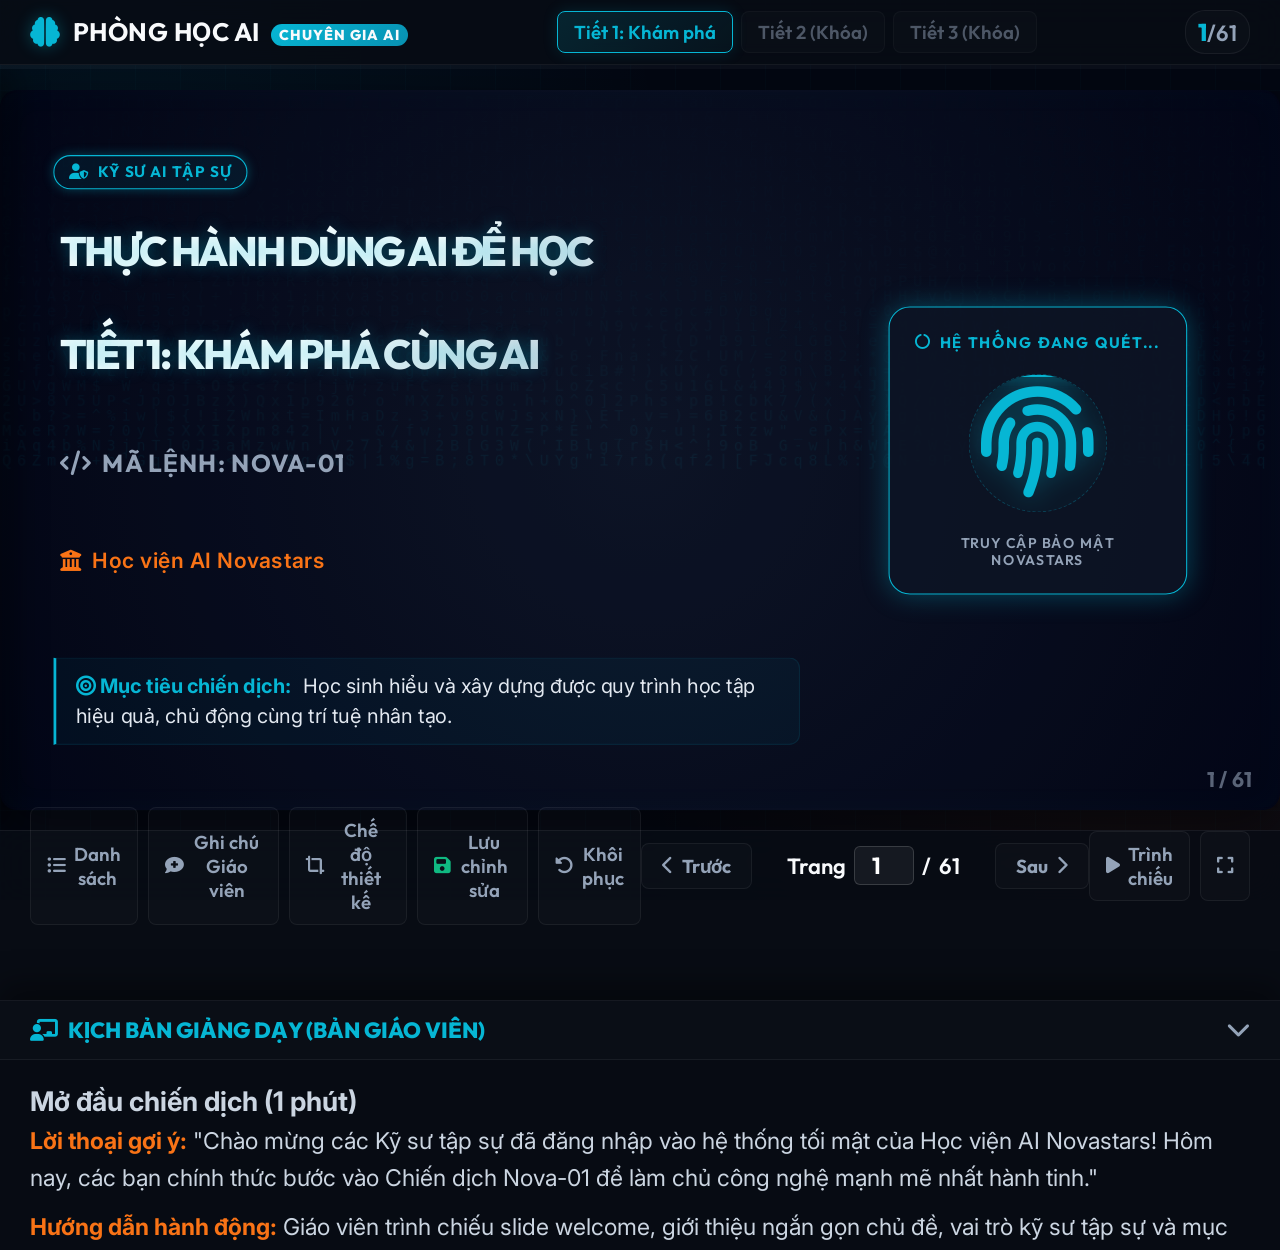
==== commit ec83c3a9: "Update slide 20 with shuffled actions (no flowchart/message), add step 3 box to slide 19, and make t" ====
--- a/standalone_presentation.html
+++ b/standalone_presentation.html
@@ -893,32 +893,100 @@
     color: var(--text-muted);
 }
 
-/* Workspace Timers */
+/* Workspace Timers (Sleeker and smaller to prevent overflow) */
 .workspace-timer-widget {
     background: var(--bg-card);
     border: 1px solid var(--border-glass);
-    border-radius: 16px;
-    padding: 20px;
+    border-radius: 12px;
+    padding: 12px 14px;
     text-align: center;
     display: flex;
     flex-direction: column;
     align-items: center;
-    gap: 12px;
+    gap: 6px;
+    width: 100%;
 }
 .ws-timer-label {
     font-family: var(--font-heading);
-    font-size: 0.85rem;
+    font-size: 0.75rem;
     font-weight: 800;
-    letter-spacing: 1.5px;
+    letter-spacing: 1.2px;
     color: var(--text-muted);
 }
 .ws-timer-display {
     font-family: var(--font-heading);
-    font-size: 2.8rem;
+    font-size: 2.0rem;
     font-weight: 900;
     color: var(--color-orange);
-    text-shadow: 0 0 10px var(--color-orange-glow);
+    text-shadow: 0 0 8px var(--color-orange-glow);
     letter-spacing: 1px;
+}
+
+/* Timer controls buttons styles */
+.timer-controls {
+    display: flex;
+    justify-content: center;
+    gap: 8px;
+    width: 100%;
+}
+.btn-timer {
+    background: rgba(255, 255, 255, 0.05);
+    border: 1px solid var(--border-glass);
+    color: var(--text-muted);
+    width: 32px;
+    height: 32px;
+    border-radius: 50%;
+    cursor: pointer;
+    font-size: 0.85rem;
+    transition: all 0.25s ease;
+    display: flex;
+    align-items: center;
+    justify-content: center;
+}
+.btn-timer:hover {
+    background: rgba(0, 240, 255, 0.15);
+    border-color: var(--color-cyan);
+    color: var(--color-cyan);
+    box-shadow: 0 0 8px rgba(0, 240, 255, 0.4);
+}
+.btn-timer.btn-start:hover {
+    background: rgba(57, 255, 20, 0.15);
+    border-color: #39ff14;
+    color: #39ff14;
+    box-shadow: 0 0 8px rgba(57, 255, 20, 0.4);
+}
+.btn-timer.btn-pause:hover {
+    background: rgba(255, 95, 0, 0.15);
+    border-color: var(--color-orange);
+    color: var(--color-orange);
+    box-shadow: 0 0 8px rgba(255, 95, 0, 0.4);
+}
+
+/* Workspace Step Box */
+.workspace-step-box {
+    background: var(--bg-card);
+    border: 1px solid var(--border-glass);
+    border-radius: 12px;
+    padding: 12px 14px;
+    display: flex;
+    flex-direction: column;
+    gap: 6px;
+    box-shadow: 0 4px 15px rgba(0, 0, 0, 0.2);
+    text-align: left;
+}
+.workspace-step-title {
+    font-family: var(--font-heading);
+    font-size: 0.75rem;
+    font-weight: 800;
+    letter-spacing: 1.2px;
+    color: var(--color-cyan);
+    text-shadow: 0 0 8px rgba(0, 240, 255, 0.4);
+}
+.workspace-step-text {
+    font-family: var(--font-body);
+    font-size: 0.9rem;
+    line-height: 1.45;
+    color: var(--text-color);
 }
 
 /* ==========================================
@@ -4989,6 +5057,8 @@
     title: "PHÂN MẠCH KHỐI LỆNH HÀNH ĐỘNG",
     duration: 480, // 8 mins
     workspaceType: "card-sorting",
+    stepText: "Thảo luận, phân loại và cắm các chip này vào đúng 2 cổng quy trình trên sơ đồ hệ thống.",
+    stepNum: 3,
     cards: [
       "Đọc đề bài", "Tự suy nghĩ", "Hỏi AI", 
       "Kiểm tra câu trả lời", "Tự làm lại", 
@@ -5451,7 +5521,7 @@
 
     </script>
     <script>
-      const serverSavedState = {"slideObjectOffsets":{"P0-01":{".welcome-title_0":{"width":742.6843706845353,"height":174.38752937081128},".welcome-subject_0":{"width":651.7305088868394,"height":82.82813790112696}},"P0-02":{},"P0-03":{".role-info-card_0":{"dx":427.9728059332509,"dy":-252.93943139678615,"width":332.671875,"height":170},".role-info-card_1":{"dx":-192,"dy":36,"width":429.703125,"height":205},".role-info-card_2":{"dx":-185,"dy":41,"width":399.625,"height":199}},"STAGE-01":{".stage-title_0":{"width":862.8344334247528,"height":102.53279300496371}},"STAGE-01-ACT-01":{".act-intro-goal_0":{"width":501.625,"height":78},".act-intro-card_0":{"width":783.9346377604971,"height":461.39099913268217}},"STAGE-01-ACT-01B":{},"STAGE-01-ACT-02":{},"STAGE-01-ACT-03":{".workspace-timer-widget_0":{"width":232,"height":164,"dx":65,"dy":11}},"STAGE-01-ACT-04":{},"STAGE-01-ACT-05":{".transition-wrapper_0":{"width":839,"height":463},".transition-card_0":{"width":798.1161676319626,"height":342.4660257120215}},"STAGE-02":{".stage-title_0":{"dx":5,"dy":1}},"STAGE-02-ACT-01":{".act-intro-card_0":{"width":743.625,"height":510}},"STAGE-02-ACT-01B":{},"STAGE-02-ACT-03":{".mission-envelope-container_0":{"dx":-3,"dy":111},".workspace-timer-widget_0":{"dx":-4,"dy":106},".slide-heading_0":{"dx":-6,"dy":76}},"STAGE-02-ACT-05":{".transition-wrapper_0":{"width":830,"height":448},".transition-card_0":{"width":757,"height":326,"dx":24,"dy":-1}},"STAGE-03":{".stage-title_0":{"width":807,"height":230,"dx":-10,"dy":8},".radar-hud-circle_0":{"dx":-5.006180469715698,"dy":-90.11124845488257}},"STAGE-03-ACT-01":{".act-intro-title_0":{"width":613.2937739010353,"height":99.62548160435094,"dx":0,"dy":14.184177997527811},".act-intro-goal_0":{"dx":1.6687268232385661,"dy":35.04326328800989},".act-intro-card_0":{"width":695.2812845538956,"height":437.66824559611354}},"STAGE-03-ACT-01B":{},"STAGE-03-ACT-02":{},"STAGE-03-ACT-03":{},"STAGE-03-ACT-04":{},"STAGE-03-ACT-05":{},"STAGE-04":{},"STAGE-04-ACT-01":{".act-intro-card_0":{"width":699.6250261040346,"height":458.6081751197466},".act-intro-goal_0":{"dx":-3,"dy":18},".act-intro-title_0":{"dx":-1,"dy":1,"width":599.9874496931493,"height":90.67491736488671}},"STAGE-04-ACT-01B":{},"STAGE-04-ACT-02":{},"STAGE-04-ACT-03":{".matrix-grid_0":{"dx":-19,"dy":36},".workspace-timer-widget_0":{"dx":-1,"dy":45}},"STAGE-04-ACT-04":{},"STAGE-04-ACT-05":{".transition-wrapper_0":{"width":854,"height":515}},"STAGE-05":{},"STAGE-05-ACT-01":{".act-intro-title_0":{"width":890.625,"height":119,"dx":1,"dy":2},".act-intro-goal_0":{"dx":-3,"dy":33}},"STAGE-05-ACT-01B":{},"STAGE-05-ACT-03":{".drawing-placeholder_0":{"width":763,"height":512}},"STAGE-05-ACT-04":{},"STAGE-05-ACT-05":{},"STAGE-06":{".stage-title_0":{"width":743.453125,"height":118}},"STAGE-06-ACT-01":{".act-intro-title_0":{"width":869.625,"height":51,"dx":-2,"dy":36},".act-intro-goal_0":{"dx":0,"dy":85},".act-intro-card_0":{"width":838,"height":505}},"STAGE-06-ACT-01B":{},"STAGE-06-ACT-02":{},"STAGE-06-ACT-03":{},"STAGE-06-ACT-04-1":{},"STAGE-06-ACT-04-2":{},"STAGE-06-ACT-04-3":{},"STAGE-06-ACT-04-4":{},"STAGE-06-ACT-05":{},"STAGE-07":{},"STAGE-07-ACT-01":{".act-intro-title_0":{"width":583.625,"height":88},".act-intro-card_0":{"width":729.625,"height":543},".act-intro-goal_0":{"dx":3,"dy":100}},"STAGE-07-ACT-01B":{},"STAGE-07-ACT-03":{},"STAGE-07-ACT-05":{},"STAGE-08":{},"STAGE-08-ACT-01":{".act-intro-goal_0":{"width":605.625,"height":91,"dx":0,"dy":68},".act-intro-card_0":{"width":690,"height":527},".act-intro-title_0":{"dx":0,"dy":38}},"STAGE-08-ACT-01B":{},"STAGE-08-ACT-03":{},"STAGE-08-ACT-05":{},"END-01-1":{},"END-01-2":{},"END-01-3":{".takeaway-quote-box_0":{"dx":0,"dy":-17},".takeaway-large-card_0":{"width":897.8666666666667,"height":406.9927083333333}},"END-03":{},"END-04":{},"STAGE-02-ACT-02":{},"STAGE-05-ACT-02":{},"STAGE-07-ACT-02":{},"END-05":{".commitment-end-card_0":{"width":1100.1464541969253,"height":559.7058365754644}}},"slideTextEdits":{"P0-01":{"edit_4":"Học sinh hiểu và xây dựng được quy trình học tập hiệu quả, chủ động cùng trí tuệ nhân tạo.","edit_1":"THỰC HÀNH DÙNG AI ĐỂ HỌC<div><br><div class=\"drag-handle\" title=\"Kéo để di chuyển\"><i class=\"fa-solid fa-arrows-up-down-left-right\"></i></div><div class=\"resize-handle\" title=\"Kéo để co giãn\"><i class=\"fa-solid fa-up-right-and-down-left-from-center\"></i></div><div class=\"delete-handle\" title=\"Xóa phần tử khỏi slide\"><i class=\"fa-solid fa-trash\"></i></div><div>TIẾT 1: KHÁM PHÁ CÙNG AI</div></div>","edit_3":"<i class=\"fa-solid fa-building-columns\"></i> Học viện AI Novastars<div class=\"drag-handle\" title=\"Kéo để di chuyển\"><i class=\"fa-solid fa-arrows-up-down-left-right\"></i></div><div class=\"resize-handle\" title=\"Kéo để co giãn\"><i class=\"fa-solid fa-up-right-and-down-left-from-center\"></i></div><div class=\"delete-handle\" title=\"Xóa phần tử khỏi slide\"><i class=\"fa-solid fa-trash\"></i></div>"},"P0-03":{"edit_0":"chào mừng các kỸ SƯ AI TẬP SỰ!","edit_1":"Vai trò"},"STAGE-01-ACT-01":{"edit_2":"<br><div><div><div class=\"drag-handle\" title=\"Kéo để di chuyển\"><i class=\"fa-solid fa-arrows-up-down-left-right\"></i></div><div class=\"resize-handle\" title=\"Kéo để co giãn\"><i class=\"fa-solid fa-up-right-and-down-left-from-center\"></i></div></div></div>","edit_0":"HOẠT ĐỘNG HUẤN LUYỆN<div class=\"drag-handle\" title=\"Kéo để di chuyển\"><i class=\"fa-solid fa-arrows-up-down-left-right\"></i></div><div class=\"resize-handle\" title=\"Kéo để co giãn\"><i class=\"fa-solid fa-up-right-and-down-left-from-center\"></i></div><div class=\"delete-handle\" title=\"Xóa phần tử khỏi slide\"><i class=\"fa-solid fa-trash\"></i></div>","edit_1":"PHÂN TÍCH NHẬT KÝ: AI GIÚP HAY AI THAY?<div class=\"drag-handle\" title=\"Kéo để di chuyển\"><i class=\"fa-solid fa-arrows-up-down-left-right\"></i></div><div class=\"resize-handle\" title=\"Kéo để co giãn\"><i class=\"fa-solid fa-up-right-and-down-left-from-center\"></i></div><div class=\"delete-handle\" title=\"Xóa phần tử khỏi slide\"><i class=\"fa-solid fa-trash\"></i></div>"},"STAGE-01-ACT-01B":{"edit_2":"- Vở ghi chép<div><br><div>- Bút</div></div>","edit_4":"Cá nhân"},"STAGE-01-ACT-03":{"edit_2":"&nbsp; &nbsp;Đọc đề bài","edit_3":"&nbsp; Tự suy nghĩ","edit_4":"&nbsp; Hỏi AI khi gặp khó khăn","edit_5":"&nbsp; Kiểm tra lời giải của AI","edit_6":"&nbsp; Tự làm lại vào vở","edit_8":"&nbsp; Chụp đề bài","edit_9":"&nbsp; Gửi cho AI","edit_10":"&nbsp; Chép đáp án","edit_0":"AI GIÚP HAY AI THAY?","timer-display-STAGE-01-ACT-03":"03:57"},"STAGE-01-ACT-05":{"edit_3":"Một quy trình chuẩn để học với AI gồm những bước nào và từ đâu&nbsp;<span style=\"font-size: 1.3rem;\">mà có?</span>","edit_0":"<br>","edit_1":"Đã giải mã xong sự khác biệt giữa&nbsp;<div>\"Dùng AI để học\" và \"Để AI học hộ\".</div>"},"STAGE-02":{"edit_1":"NHẬN YÊU CẦU TỪ&nbsp;<div>KHÁCH HÀNG<div class=\"drag-handle\" title=\"Kéo để di chuyển\"><i class=\"fa-solid fa-arrows-up-down-left-right\"></i></div><div class=\"resize-handle\" title=\"Kéo để co giãn\"><i class=\"fa-solid fa-up-right-and-down-left-from-center\"></i></div></div>"},"STAGE-02-ACT-01":{"edit_2":"<br><div class=\"drag-handle\" title=\"Kéo để di chuyển\"><i class=\"fa-solid fa-arrows-up-down-left-right\"></i></div><div class=\"resize-handle\" title=\"Kéo để co giãn\"><i class=\"fa-solid fa-up-right-and-down-left-from-center\"></i></div>","edit_1":"NHIỆM VỤ&nbsp;<span style=\"font-size: 2.8rem;\">TỪ&nbsp;</span><div><span style=\"font-size: 2.8rem;\">HỌC VIỆN AI</span><div><div class=\"drag-handle\" title=\"Kéo để di chuyển\"><i class=\"fa-solid fa-arrows-up-down-left-right\"></i></div><div class=\"resize-handle\" title=\"Kéo để co giãn\"><i class=\"fa-solid fa-up-right-and-down-left-from-center\"></i></div></div></div>","edit_0":"HOẠT ĐỘNG HUẤN LUYỆN<div class=\"drag-handle\" title=\"Kéo để di chuyển\"><i class=\"fa-solid fa-arrows-up-down-left-right\"></i></div><div class=\"resize-handle\" title=\"Kéo để co giãn\"><i class=\"fa-solid fa-up-right-and-down-left-from-center\"></i></div><div class=\"delete-handle\" title=\"Xóa phần tử khỏi slide\"><i class=\"fa-solid fa-trash\"></i></div>"},"STAGE-02-ACT-01B":{"edit_2":"- Giấy<div><div>- Bút</div></div>","edit_4":"Tổ hợp 4 Kỹ sư (Nhóm 4 học sinh)"},"STAGE-02-ACT-05":{"edit_3":"Làm sao để 'giải mã' và sắp xếp các hành động rời rạc thành&nbsp;<span style=\"font-size: 1.3rem;\">một&nbsp;</span><span style=\"font-size: 1.3rem;\">quy trình học tập tối ưu?</span>","edit_0":"<br>"},"STAGE-03-ACT-01B":{"edit_2":"Nhận bộ thẻ hành động từ giáo viên","edit_4":"Nhóm 4 Kỹ sư"},"STAGE-03-ACT-02":{"edit_3":"Bước 3: Thảo luận và phân loại các thẻ vào hai nhóm quy trình."},"STAGE-03-ACT-05":{"edit_3":"Nhưng tại sao các bước trong quy trình học hiệu quả lại quan trọng? Nếu lỡ bỏ qua một bước thì hệ quả sẽ ra sao?","edit_1":"Sự khác biệt giữa một quy trình học thông minh và một quy trình&nbsp;<span style=\"font-size: 1.3rem;\">đối phó.</span>"},"STAGE-04-ACT-01B":{"edit_2":"- Giấy viết<div>- Bút</div>","edit_4":"Duy trì nhóm 4 Kỹ sư"},"STAGE-04-ACT-04":{"edit_13":"Mỗi một bước trong ma trận đều có một vai trò không thể thay thế."},"STAGE-04-ACT-05":{"edit_1":"Bản chất, vai trò kỹ thuật và lỗ hổng tư duy khi thiếu hụt các bước&nbsp;<span style=\"font-size: 1.3rem;\">phản hồi.</span>","edit_2":"LỆNH TIẾP THEO","edit_3":"Triệu tập Hội đồng tối cao để chuẩn hóa và đóng gói Nguyên tắc vàng."},"STAGE-05-ACT-01B":{"edit_2":"- Giấy viết<div>- Bút</div>","edit_4":"Cá nhân"},"STAGE-05-ACT-04":{"edit_1":"NGHĨ&nbsp;<div><br></div>","edit_2":"HỎI&nbsp;<div><br></div>","edit_4":"LÀM LẠI&nbsp;<div><br></div>","edit_0":"THUẬT TOÁN CHUẨN HÓA QUỐC TẾ NOVASTARS<div class=\"drag-handle\" title=\"Kéo để di chuyển\"><i class=\"fa-solid fa-arrows-up-down-left-right\"></i></div><div class=\"resize-handle\" title=\"Kéo để co giãn\"><i class=\"fa-solid fa-up-right-and-down-left-from-center\"></i></div><div class=\"delete-handle\" title=\"Xóa phần tử khỏi slide\"><i class=\"fa-solid fa-trash\"></i></div>","edit_5":"\"AI LÀ TRỢ LÝ HỖ TRỢ VIỆC HỌC. AI KHÔNG THAY THẾ VIỆC HỌC.\""},"STAGE-05-ACT-05":{"edit_1":"Công thức vàng của một Chuyên gia AI thực thụ khi đứng trước&nbsp;<span style=\"font-size: 1.3rem;\">bài học mới.</span>","edit_3":"Làm sao để biến công thức này thành một công cụ thực chiến cho từng môn học cụ thể<span style=\"font-size: 1.3rem;\">?</span>"},"STAGE-06-ACT-01B":{"edit_2":"- Nhận phiếu thiết kế quy trình<div>- Bút</div>","edit_4":"Nhóm 4 Kỹ sư"},"STAGE-07-ACT-01":{"edit_1":"NHẬT KÝ&nbsp;<div>CHUYÊN GIA AI<div class=\"drag-handle\" title=\"Kéo để di chuyển\"><i class=\"fa-solid fa-arrows-up-down-left-right\"></i></div><div class=\"resize-handle\" title=\"Kéo để co giãn\"><i class=\"fa-solid fa-up-right-and-down-left-from-center\"></i></div></div>","edit_2":"<br><div class=\"drag-handle\" title=\"Kéo để di chuyển\"><i class=\"fa-solid fa-arrows-up-down-left-right\"></i></div><div class=\"resize-handle\" title=\"Kéo để co giãn\"><i class=\"fa-solid fa-up-right-and-down-left-from-center\"></i></div><div class=\"delete-handle\" title=\"Xóa phần tử khỏi slide\"><i class=\"fa-solid fa-trash\"></i></div>","edit_0":"HOẠT ĐỘNG HUẤN LUYỆN<div class=\"drag-handle\" title=\"Kéo để di chuyển\"><i class=\"fa-solid fa-arrows-up-down-left-right\"></i></div><div class=\"resize-handle\" title=\"Kéo để co giãn\"><i class=\"fa-solid fa-up-right-and-down-left-from-center\"></i></div><div class=\"delete-handle\" title=\"Xóa phần tử khỏi slide\"><i class=\"fa-solid fa-trash\"></i></div>"},"STAGE-07-ACT-01B":{"edit_2":"- Bút<div><div>- Phiếu nhật ký</div></div>","edit_4":"Cá nhân"},"STAGE-08-ACT-01":{"edit_2":"<br><div><div class=\"drag-handle\" title=\"Kéo để di chuyển\"><i class=\"fa-solid fa-arrows-up-down-left-right\"></i></div><div class=\"resize-handle\" title=\"Kéo để co giãn\"><i class=\"fa-solid fa-up-right-and-down-left-from-center\"></i></div></div>","edit_0":"HOẠT ĐỘNG HUẤN LUYỆN<div class=\"drag-handle\" title=\"Kéo để di chuyển\"><i class=\"fa-solid fa-arrows-up-down-left-right\"></i></div><div class=\"resize-handle\" title=\"Kéo để co giãn\"><i class=\"fa-solid fa-up-right-and-down-left-from-center\"></i></div><div class=\"delete-handle\" title=\"Xóa phần tử khỏi slide\"><i class=\"fa-solid fa-trash\"></i></div>"},"STAGE-08-ACT-01B":{"edit_2":"Phiếu cam kết hành động tuần"},"STAGE-08-ACT-05":{"edit_1":"<br>","edit_0":"<br>","edit_2":"LỆNH TIẾP THEO","edit_3":"Đóng gói toàn bộ hành trình, đóng khóa bài học để lưu trữ vào máy chủ trung tâm."},"END-01-1":{"edit_2":"<strong>&nbsp; &nbsp; &nbsp;Học thực sự (Chủ động):</strong> Dùng AI làm trợ lý kích hoạt tư duy; tự suy nghĩ, phản biện và tự thực hành để thấu hiểu sâu sắc kiến thức.","edit_3":"<strong>&nbsp; &nbsp; &nbsp;Đối phó (Thụ động):</strong> Sao chép nguyên văn đáp án từ AI để nộp bài; bài tập hoàn thành nhưng bộ não không đọng lại kiến thức.","edit_0":"TỔNG KẾT","edit_1":"HỌC THỰC SỰ VÀ HỌC ĐỐI PHÓ"},"END-01-2":{"edit_0":"TỔNG KẾT"},"END-01-3":{"edit_0":"TỔNG KẾT","edit_1":"<br>","edit_3":"<br><div><div class=\"drag-handle\" title=\"Kéo để di chuyển\"><i class=\"fa-solid fa-arrows-up-down-left-right\"></i></div><div class=\"resize-handle\" title=\"Kéo để co giãn\"><i class=\"fa-solid fa-up-right-and-down-left-from-center\"></i></div><div class=\"delete-handle\" title=\"Xóa phần tử khỏi slide\"><i class=\"fa-solid fa-trash\"></i></div></div>","edit_2":"\"AI hỗ trợ việc học.&nbsp;<div>AI không thay thế việc học.\"<div class=\"drag-handle\" title=\"Kéo để di chuyển\"><i class=\"fa-solid fa-arrows-up-down-left-right\"></i></div><div class=\"resize-handle\" title=\"Kéo để co giãn\"><i class=\"fa-solid fa-up-right-and-down-left-from-center\"></i></div><div class=\"delete-handle\" title=\"Xóa phần tử khỏi slide\"><i class=\"fa-solid fa-trash\"></i></div></div>"},"END-03":{"edit_1":"Để học cùng AI mà vẫn hiểu bài sâu và nhớ bài lâu, ta bắt buộc phải làm chủ cuộc chơi tư duy bằng cách tuân thủ nghiêm ngặt quy trình: Chủ động Nghĩ độc lập → Khôn ngoan khi Hỏi AI → Tỉnh táo Kiểm tra chéo thông tin → Kiên trì Làm lại bằng chính năng lực của mình.","bq-revisit-answer":"Để học cùng AI mà vẫn hiểu bài sâu và nhớ bài lâu, hãy tuân thủ nghiêm ngặt quy trình:&nbsp;<div><b><i>Chủ động Nghĩ độc lập → Khôn ngoan khi Hỏi AI → Tỉnh táo Kiểm tra chéo thông tin → Kiên trì Làm lại bằng chính năng lực của mình.</i></b></div>","bq-revisit-question":"Làm&nbsp;<span style=\"font-size: 1.8rem;\">thế nào để học cùng AI mà vẫn thực sự hiểu\n     bài?&nbsp;</span><div class=\"drag-handle\" title=\"Kéo để di chuyển\"><i class=\"fa-solid fa-arrows-up-down-left-right\"></i></div><div class=\"resize-handle\" title=\"Kéo để co giãn\"><i class=\"fa-solid fa-up-right-and-down-left-from-center\"></i></div><div class=\"delete-handle\" title=\"Xóa phần tử khỏi slide\"><i class=\"fa-solid fa-trash\"></i></div>"},"STAGE-06-ACT-01":{"edit_2":"<br><div class=\"drag-handle\" title=\"Kéo để di chuyển\"><span class=\"fa-solid fa-arrows-up-down-left-right\"></span></div><div class=\"resize-handle\" title=\"Kéo để co giãn\"><i class=\"fa-solid fa-up-right-and-down-left-from-center\"></i></div>","edit_0":"HOẠT ĐỘNG HUẤN LUYỆN<div class=\"drag-handle\" title=\"Kéo để di chuyển\"><i class=\"fa-solid fa-arrows-up-down-left-right\"></i></div><div class=\"resize-handle\" title=\"Kéo để co giãn\"><i class=\"fa-solid fa-up-right-and-down-left-from-center\"></i></div><div class=\"delete-handle\" title=\"Xóa phần tử khỏi slide\"><i class=\"fa-solid fa-trash\"></i></div>"},"STAGE-04-ACT-03":{"edit_0":"MA TRẬN PHÂN TÍCH VAI TRÒ<div class=\"drag-handle\" title=\"Kéo để di chuyển\"><i class=\"fa-solid fa-arrows-up-down-left-right\"></i></div><div class=\"resize-handle\" title=\"Kéo để co giãn\"><i class=\"fa-solid fa-up-right-and-down-left-from-center\"></i></div><div class=\"delete-handle\" title=\"Xóa phần tử khỏi slide\"><i class=\"fa-solid fa-trash\"></i></div>","timer-display-STAGE-04-ACT-03":"06:00"},"P0-02":{"edit_0":"<i class=\"fa-solid fa-circle-question\"></i> MẬT MÃ TỐI CAO<div class=\"drag-handle\" title=\"Kéo để di chuyển\"><i class=\"fa-solid fa-arrows-up-down-left-right\"></i></div><div class=\"resize-handle\" title=\"Kéo để co giãn\"><i class=\"fa-solid fa-up-right-and-down-left-from-center\"></i></div><div class=\"delete-handle\" title=\"Xóa phần tử khỏi slide\"><i class=\"fa-solid fa-trash\"></i></div>","edit_1":"<div><h2 class=\"bq-text text-glow-green draggable-object\" id=\"bq-revisit-question\" data-el-key=\"bq-revisit-question\" style=\"padding: 0.1em 6px 0.12em; transition: 0.25s; font-family: Outfit, Inter, sans-serif; font-size: 1.8rem; line-height: 1.45; outline: rgb(6, 182, 212) dashed 2px; outline-offset: 6px; background-image: initial; background-position: initial; background-size: initial; background-repeat: initial; background-attachment: initial; background-origin: initial; background-clip: initial; border-radius: 6px; box-shadow: rgba(6, 182, 212, 0.1) 0px 0px 15px;\">Làm <span style=\"font-size: 1.8rem;\">thế nào để học cùng AI mà vẫn thực sự hiểu bài?&nbsp;</span></h2></div><div class=\"drag-handle\" title=\"Kéo để di chuyển\"><i class=\"fa-solid fa-arrows-up-down-left-right\"></i></div><div class=\"resize-handle\" title=\"Kéo để co giãn\"><i class=\"fa-solid fa-up-right-and-down-left-from-center\"></i></div><div class=\"delete-handle\" title=\"Xóa phần tử khỏi slide\"><i class=\"fa-solid fa-trash\"></i></div>"},"STAGE-03":{"edit_1":"THU THẬP&nbsp;<div>THÔNG TIN<div class=\"drag-handle\" title=\"Kéo để di chuyển\"><i class=\"fa-solid fa-arrows-up-down-left-right\"></i></div><div class=\"resize-handle\" title=\"Kéo để co giãn\"><i class=\"fa-solid fa-up-right-and-down-left-from-center\"></i></div><div class=\"delete-handle\" title=\"Xóa phần tử khỏi slide\"><i class=\"fa-solid fa-trash\"></i></div></div>"},"STAGE-04":{"edit_1":"PHÂN TÍCH&nbsp;<div>PHẢN HỒI AI<div class=\"drag-handle\" title=\"Kéo để di chuyển\"><i class=\"fa-solid fa-arrows-up-down-left-right\"></i></div><div class=\"resize-handle\" title=\"Kéo để co giãn\"><i class=\"fa-solid fa-up-right-and-down-left-from-center\"></i></div><div class=\"delete-handle\" title=\"Xóa phần tử khỏi slide\"><i class=\"fa-solid fa-trash\"></i></div></div>"},"STAGE-06-ACT-03":{"edit_3":"(Chúng tôi sẽ tự suy nghĩ điều gì trước?)<br><br>&nbsp;_______________________<span style=\"font-size: 20.9px;\">_______________________</span><span style=\"font-size: 20.9px;\">_______________________</span>","edit_4":"(Chúng tôi sẽ nhập câu lệnh/prompt gì để hỏi AI?)<br><br>&nbsp;___________________<span style=\"font-size: 20.9px;\">_______________________</span><span style=\"font-size: 20.9px;\">____________________________</span>","edit_5":"(Chúng tôi kiểm tra tính đúng đắn bằng cách nào?)<br><br>&nbsp;______________<span style=\"font-size: 20.9px;\">_______________________</span><span style=\"font-size: 20.9px;\">_______________________</span><span style=\"font-size: 20.9px;\">__________</span>","edit_6":"(Chúng tôi tự luyện tập lại ra sao?)<br><br>&nbsp;__________________________<span style=\"font-size: 20.9px;\">_______________________</span><span style=\"font-size: 20.9px;\">____________________</span>","edit_2":"Khi học môn ____________ với AI, chúng tôi sẽ:<div><br></div>"},"STAGE-07":{"edit_1":"NHẬT KÝ&nbsp;<div>CHUYÊN GIA AI<div class=\"drag-handle\" title=\"Kéo để di chuyển\"><i class=\"fa-solid fa-arrows-up-down-left-right\"></i></div><div class=\"resize-handle\" title=\"Kéo để co giãn\"><i class=\"fa-solid fa-up-right-and-down-left-from-center\"></i></div><div class=\"delete-handle\" title=\"Xóa phần tử khỏi slide\"><i class=\"fa-solid fa-trash\"></i></div></div>"},"STAGE-02-ACT-03":{"timer-display-STAGE-02-ACT-03":"04:00"},"STAGE-03-ACT-03":{"timer-display-STAGE-03-ACT-03":"08:00","edit_2":"CỔNG 01: <br>Quy trình Học tập Hiệu quả (Hệ thống Xanh)","edit_6":"CỔNG 02: <br>Quy trình Đối phó/Lười biếng (Hệ thống Lỗi)","edit_1":"Nhiệm vụ phân loại: Hãy lập trình, đưa các chip hành động về đúng cổng quy trình:","edit_0":"PHÂN MẠCH HÀNH ĐỘNG<div class=\"drag-handle\" title=\"Kéo để di chuyển\"><i class=\"fa-solid fa-arrows-up-down-left-right\"></i></div><div class=\"resize-handle\" title=\"Kéo để co giãn\"><i class=\"fa-solid fa-up-right-and-down-left-from-center\"></i></div><div class=\"delete-handle\" title=\"Xóa phần tử khỏi slide\"><i class=\"fa-solid fa-trash\"></i></div>"},"STAGE-07-ACT-03":{"timer-display-STAGE-07-ACT-03":"04:00"},"STAGE-06-ACT-05":{"edit_3":"Nhìn lại hành trình từ đầu tiết học, bản thân mỗi chuyên gia đã nhận ra điều gì cho riêng mình?","edit_0":"<br>"},"STAGE-01-ACT-04":{"edit_3":"Sự khác biệt nằm ở Quy trình tương tác: CHỦ ĐỘNG ĐIỀU KHIỂN (Nam) và THỤ ĐỘNG PHỤ THUỘC (Lan)."},"STAGE-03-ACT-01":{"edit_2":"<br><div class=\"drag-handle\" title=\"Kéo để di chuyển\"><i class=\"fa-solid fa-arrows-up-down-left-right\"></i></div><div class=\"resize-handle\" title=\"Kéo để co giãn\"><i class=\"fa-solid fa-up-right-and-down-left-from-center\"></i></div><div class=\"delete-handle\" title=\"Xóa phần tử khỏi slide\"><i class=\"fa-solid fa-trash\"></i></div>","edit_0":"HOẠT ĐỘNG HUẤN LUYỆN<div class=\"drag-handle\" title=\"Kéo để di chuyển\"><i class=\"fa-solid fa-arrows-up-down-left-right\"></i></div><div class=\"resize-handle\" title=\"Kéo để co giãn\"><i class=\"fa-solid fa-up-right-and-down-left-from-center\"></i></div><div class=\"delete-handle\" title=\"Xóa phần tử khỏi slide\"><i class=\"fa-solid fa-trash\"></i></div>"},"STAGE-04-ACT-01":{"edit_2":"<br><div class=\"drag-handle\" title=\"Kéo để di chuyển\"><i class=\"fa-solid fa-arrows-up-down-left-right\"></i></div><div class=\"resize-handle\" title=\"Kéo để co giãn\"><i class=\"fa-solid fa-up-right-and-down-left-from-center\"></i></div><div class=\"delete-handle\" title=\"Xóa phần tử khỏi slide\"><i class=\"fa-solid fa-trash\"></i></div>","edit_0":"HOẠT ĐỘNG HUẤN LUYỆN<div class=\"drag-handle\" title=\"Kéo để di chuyển\"><i class=\"fa-solid fa-arrows-up-down-left-right\"></i></div><div class=\"resize-handle\" title=\"Kéo để co giãn\"><i class=\"fa-solid fa-up-right-and-down-left-from-center\"></i></div><div class=\"delete-handle\" title=\"Xóa phần tử khỏi slide\"><i class=\"fa-solid fa-trash\"></i></div>","edit_1":"THẨM ĐỊNH:&nbsp;<div>MỖI BƯỚC GIÚP GÌ?<div class=\"drag-handle\" title=\"Kéo để di chuyển\"><i class=\"fa-solid fa-arrows-up-down-left-right\"></i></div><div class=\"resize-handle\" title=\"Kéo để co giãn\"><i class=\"fa-solid fa-up-right-and-down-left-from-center\"></i></div><div class=\"delete-handle\" title=\"Xóa phần tử khỏi slide\"><i class=\"fa-solid fa-trash\"></i></div></div>"},"STAGE-04-ACT-02":{"edit_1":"Bước 1: Quan sát bảng hiển thị trên màn hình.","edit_2":"Bước 2: Thảo luận nhóm để tìm ra 'Chức năng' và hệ quả 'Nếu ngắt mạch' (Bỏ qua bước) của 4 vi mạch (bước) cốt lõi."},"STAGE-05-ACT-01":{"edit_1":"ĐẠI HỘI ĐỒNG KỸ SƯ AI NOVASTARS<div class=\"drag-handle\" title=\"Kéo để di chuyển\"><i class=\"fa-solid fa-arrows-up-down-left-right\"></i></div><div class=\"resize-handle\" title=\"Kéo để co giãn\"><i class=\"fa-solid fa-up-right-and-down-left-from-center\"></i></div><div class=\"delete-handle\" title=\"Xóa phần tử khỏi slide\"><i class=\"fa-solid fa-trash\"></i></div>","edit_0":"HOẠT ĐỘNG HUẤN LUYỆN<div class=\"drag-handle\" title=\"Kéo để di chuyển\"><i class=\"fa-solid fa-arrows-up-down-left-right\"></i></div><div class=\"resize-handle\" title=\"Kéo để co giãn\"><i class=\"fa-solid fa-up-right-and-down-left-from-center\"></i></div><div class=\"delete-handle\" title=\"Xóa phần tử khỏi slide\"><i class=\"fa-solid fa-trash\"></i></div>"},"STAGE-05-ACT-02":{"edit_2":"Bước 2: Các đại diện lên thuyết minh và trình bày sơ đồ quy trình của nhóm mình."},"STAGE-05-ACT-03":{"edit_1":"Đề bài Hội nghị: Tổng hợp, vẽ lại và trình bày Sơ đồ quy trình chuẩn hóa:<div>\"ĐIỀU KHIỂN AI HỌC TẬP\".</div>"},"STAGE-06-ACT-02":{"edit_1":"Bước 1: Đại diện bốc thăm nhận môn học (Toán, Văn, Anh, Khoa học).","edit_2":"Bước 2: Phân tích đặc tính dữ liệu bài tập đặc trưng của môn học đó."},"STAGE-06-ACT-04-1":{"edit_0":"<i class=\"fa-solid fa-calculator\"></i> CẤU HÌNH: MÔN TOÁN<div class=\"drag-handle\" title=\"Kéo để di chuyển\"><i class=\"fa-solid fa-arrows-up-down-left-right\"></i></div><div class=\"resize-handle\" title=\"Kéo để co giãn\"><i class=\"fa-solid fa-up-right-and-down-left-from-center\"></i></div><div class=\"delete-handle\" title=\"Xóa phần tử khỏi slide\"><i class=\"fa-solid fa-trash\"></i></div>"},"STAGE-06-ACT-04-2":{"edit_0":"<i class=\"fa-solid fa-pen-nib\"></i> CẤU HÌNH: MÔN NGỮ VĂN<div class=\"drag-handle\" title=\"Kéo để di chuyển\"><i class=\"fa-solid fa-arrows-up-down-left-right\"></i></div><div class=\"resize-handle\" title=\"Kéo để co giãn\"><i class=\"fa-solid fa-up-right-and-down-left-from-center\"></i></div><div class=\"delete-handle\" title=\"Xóa phần tử khỏi slide\"><i class=\"fa-solid fa-trash\"></i></div>"},"STAGE-06-ACT-04-3":{"edit_0":"<i class=\"fa-solid fa-language\"></i> CẤU HÌNH: MÔN TIẾNG ANH<div class=\"drag-handle\" title=\"Kéo để di chuyển\"><i class=\"fa-solid fa-arrows-up-down-left-right\"></i></div><div class=\"resize-handle\" title=\"Kéo để co giãn\"><i class=\"fa-solid fa-up-right-and-down-left-from-center\"></i></div><div class=\"delete-handle\" title=\"Xóa phần tử khỏi slide\"><i class=\"fa-solid fa-trash\"></i></div>"},"STAGE-06-ACT-04-4":{"edit_0":"<i class=\"fa-solid fa-flask\"></i> CẤU HÌNH: MÔN KHOA HỌC TỰ NHIÊN<div class=\"drag-handle\" title=\"Kéo để di chuyển\"><i class=\"fa-solid fa-arrows-up-down-left-right\"></i></div><div class=\"resize-handle\" title=\"Kéo để co giãn\"><i class=\"fa-solid fa-up-right-and-down-left-from-center\"></i></div><div class=\"delete-handle\" title=\"Xóa phần tử khỏi slide\"><i class=\"fa-solid fa-trash\"></i></div>"},"STAGE-07-ACT-02":{"edit_3":"Bước 3: Chia sẻ trước toàn Hội đồng lớp học."},"STAGE-07-ACT-05":{"edit_0":"<br>","edit_2":"LỆNH TIẾP THEO","edit_3":"Kích hoạt Thử thách thực địa bên ngoài phòng&nbsp;<div>thí nghiệm.</div>"},"END-05":{"edit_1":"<b>NGHĨ</b>: Luôn tự suy nghĩ và nháp bài trước khi tìm AI.","edit_2":"<b>HỎI</b>: Chỉ hỏi gợi ý cách làm, tuyệt đối không xin đáp án.","edit_3":"<b>KIỂM TRA</b>: Luôn đối chiếu lời giải của AI với Sách giáo khoa.","edit_4":"<b>LÀM LẠI</b>: Tắt thiết bị, tự tay giải lại bài bằng năng lực của mình."}},"slideSortingState":{"STAGE-03-ACT-03":{"tag-STAGE-03-ACT-03-5":"sorting-pool","tag-STAGE-03-ACT-03-2":"sorting-pool","tag-STAGE-03-ACT-03-0":"sorting-pool","tag-STAGE-03-ACT-03-6":"sorting-pool","tag-STAGE-03-ACT-03-4":"sorting-pool","tag-STAGE-03-ACT-03-1":"sorting-pool","tag-STAGE-03-ACT-03-3":"sorting-pool"}},"slideCheckboxStates":{},"slideHiddenElements":{"P0-02":[".bq-sub_0"],"STAGE-05-ACT-01":[".act-intro-goal_0"]},"slideTimerDurations":{"STAGE-01-ACT-03":240,"STAGE-02-ACT-03":240,"STAGE-03-ACT-03":480,"STAGE-04-ACT-03":360,"STAGE-07-ACT-03":240}};
+      const serverSavedState = {"slideObjectOffsets":{"P0-01":{".welcome-title_0":{"width":742.6843706845353,"height":174.38752937081128},".welcome-subject_0":{"width":651.7305088868394,"height":82.82813790112696}},"P0-02":{},"P0-03":{".role-info-card_0":{"dx":427.9728059332509,"dy":-252.93943139678615,"width":332.671875,"height":170},".role-info-card_1":{"dx":-192,"dy":36,"width":429.703125,"height":205},".role-info-card_2":{"dx":-185,"dy":41,"width":399.625,"height":199}},"STAGE-01":{".stage-title_0":{"width":862.8344334247528,"height":102.53279300496371}},"STAGE-01-ACT-01":{".act-intro-goal_0":{"width":501.625,"height":78},".act-intro-card_0":{"width":783.9346377604971,"height":461.39099913268217}},"STAGE-01-ACT-01B":{},"STAGE-01-ACT-02":{},"STAGE-01-ACT-03":{".workspace-timer-widget_0":{"width":232,"height":164,"dx":65,"dy":11}},"STAGE-01-ACT-04":{},"STAGE-01-ACT-05":{".transition-wrapper_0":{"width":839,"height":463},".transition-card_0":{"width":798.1161676319626,"height":342.4660257120215}},"STAGE-02":{".stage-title_0":{"dx":5,"dy":1}},"STAGE-02-ACT-01":{".act-intro-card_0":{"width":743.625,"height":510}},"STAGE-02-ACT-01B":{},"STAGE-02-ACT-03":{".mission-envelope-container_0":{"dx":-3,"dy":111},".workspace-timer-widget_0":{"dx":-4,"dy":106},".slide-heading_0":{"dx":-6,"dy":76}},"STAGE-02-ACT-05":{".transition-wrapper_0":{"width":830,"height":448},".transition-card_0":{"width":757,"height":326,"dx":24,"dy":-1}},"STAGE-03":{".stage-title_0":{"width":807,"height":230,"dx":-10,"dy":8},".radar-hud-circle_0":{"dx":-5.006180469715698,"dy":-90.11124845488257}},"STAGE-03-ACT-01":{".act-intro-title_0":{"width":613.2937739010353,"height":99.62548160435094,"dx":0,"dy":14.184177997527811},".act-intro-goal_0":{"dx":1.6687268232385661,"dy":35.04326328800989},".act-intro-card_0":{"width":695.2812845538956,"height":437.66824559611354}},"STAGE-03-ACT-01B":{},"STAGE-03-ACT-02":{},"STAGE-03-ACT-03":{},"STAGE-03-ACT-04":{},"STAGE-03-ACT-05":{},"STAGE-04":{},"STAGE-04-ACT-01":{".act-intro-card_0":{"width":699.6250261040346,"height":458.6081751197466},".act-intro-goal_0":{"dx":-3,"dy":18},".act-intro-title_0":{"dx":-1,"dy":1,"width":599.9874496931493,"height":90.67491736488671}},"STAGE-04-ACT-01B":{},"STAGE-04-ACT-02":{},"STAGE-04-ACT-03":{".matrix-grid_0":{"dx":-19,"dy":36},".workspace-timer-widget_0":{"dx":-1,"dy":45}},"STAGE-04-ACT-04":{},"STAGE-04-ACT-05":{".transition-wrapper_0":{"width":854,"height":515}},"STAGE-05":{},"STAGE-05-ACT-01":{".act-intro-title_0":{"width":890.625,"height":119,"dx":1,"dy":2},".act-intro-goal_0":{"dx":-3,"dy":33}},"STAGE-05-ACT-01B":{},"STAGE-05-ACT-03":{".drawing-placeholder_0":{"width":763,"height":512}},"STAGE-05-ACT-04":{},"STAGE-05-ACT-05":{},"STAGE-06":{".stage-title_0":{"width":743.453125,"height":118}},"STAGE-06-ACT-01":{".act-intro-title_0":{"width":869.625,"height":51,"dx":-2,"dy":36},".act-intro-goal_0":{"dx":0,"dy":85},".act-intro-card_0":{"width":838,"height":505}},"STAGE-06-ACT-01B":{},"STAGE-06-ACT-02":{},"STAGE-06-ACT-03":{},"STAGE-06-ACT-04-1":{},"STAGE-06-ACT-04-2":{},"STAGE-06-ACT-04-3":{},"STAGE-06-ACT-04-4":{},"STAGE-06-ACT-05":{},"STAGE-07":{},"STAGE-07-ACT-01":{".act-intro-title_0":{"width":583.625,"height":88},".act-intro-card_0":{"width":729.625,"height":543},".act-intro-goal_0":{"dx":3,"dy":100}},"STAGE-07-ACT-01B":{},"STAGE-07-ACT-03":{},"STAGE-07-ACT-05":{},"STAGE-08":{},"STAGE-08-ACT-01":{".act-intro-goal_0":{"width":605.625,"height":91,"dx":0,"dy":68},".act-intro-card_0":{"width":690,"height":527},".act-intro-title_0":{"dx":0,"dy":38}},"STAGE-08-ACT-01B":{},"STAGE-08-ACT-03":{},"STAGE-08-ACT-05":{},"END-01-1":{},"END-01-2":{},"END-01-3":{".takeaway-quote-box_0":{"dx":0,"dy":-17},".takeaway-large-card_0":{"width":897.8666666666667,"height":406.9927083333333}},"END-03":{},"END-04":{},"STAGE-02-ACT-02":{},"STAGE-05-ACT-02":{},"STAGE-07-ACT-02":{},"END-05":{".commitment-end-card_0":{"width":1100.1464541969253,"height":559.7058365754644}}},"slideTextEdits":{"P0-01":{"edit_4":"Học sinh hiểu và xây dựng được quy trình học tập hiệu quả, chủ động cùng trí tuệ nhân tạo.","edit_1":"THỰC HÀNH DÙNG AI ĐỂ HỌC<div><br><div class=\"drag-handle\" title=\"Kéo để di chuyển\"><i class=\"fa-solid fa-arrows-up-down-left-right\"></i></div><div class=\"resize-handle\" title=\"Kéo để co giãn\"><i class=\"fa-solid fa-up-right-and-down-left-from-center\"></i></div><div class=\"delete-handle\" title=\"Xóa phần tử khỏi slide\"><i class=\"fa-solid fa-trash\"></i></div><div>TIẾT 1: KHÁM PHÁ CÙNG AI</div></div>","edit_3":"<i class=\"fa-solid fa-building-columns\"></i> Học viện AI Novastars<div class=\"drag-handle\" title=\"Kéo để di chuyển\"><i class=\"fa-solid fa-arrows-up-down-left-right\"></i></div><div class=\"resize-handle\" title=\"Kéo để co giãn\"><i class=\"fa-solid fa-up-right-and-down-left-from-center\"></i></div><div class=\"delete-handle\" title=\"Xóa phần tử khỏi slide\"><i class=\"fa-solid fa-trash\"></i></div>"},"P0-03":{"edit_0":"chào mừng các kỸ SƯ AI TẬP SỰ!","edit_1":"Vai trò"},"STAGE-01-ACT-01":{"edit_2":"<br><div><div><div class=\"drag-handle\" title=\"Kéo để di chuyển\"><i class=\"fa-solid fa-arrows-up-down-left-right\"></i></div><div class=\"resize-handle\" title=\"Kéo để co giãn\"><i class=\"fa-solid fa-up-right-and-down-left-from-center\"></i></div></div></div>","edit_0":"HOẠT ĐỘNG HUẤN LUYỆN<div class=\"drag-handle\" title=\"Kéo để di chuyển\"><i class=\"fa-solid fa-arrows-up-down-left-right\"></i></div><div class=\"resize-handle\" title=\"Kéo để co giãn\"><i class=\"fa-solid fa-up-right-and-down-left-from-center\"></i></div><div class=\"delete-handle\" title=\"Xóa phần tử khỏi slide\"><i class=\"fa-solid fa-trash\"></i></div>","edit_1":"PHÂN TÍCH NHẬT KÝ: AI GIÚP HAY AI THAY?<div class=\"drag-handle\" title=\"Kéo để di chuyển\"><i class=\"fa-solid fa-arrows-up-down-left-right\"></i></div><div class=\"resize-handle\" title=\"Kéo để co giãn\"><i class=\"fa-solid fa-up-right-and-down-left-from-center\"></i></div><div class=\"delete-handle\" title=\"Xóa phần tử khỏi slide\"><i class=\"fa-solid fa-trash\"></i></div>"},"STAGE-01-ACT-01B":{"edit_2":"- Vở ghi chép<div><br><div>- Bút</div></div>","edit_4":"Cá nhân"},"STAGE-01-ACT-03":{"edit_2":"&nbsp; &nbsp;Đọc đề bài","edit_3":"&nbsp; Tự suy nghĩ","edit_4":"&nbsp; Hỏi AI khi gặp khó khăn","edit_5":"&nbsp; Kiểm tra lời giải của AI","edit_6":"&nbsp; Tự làm lại vào vở","edit_8":"&nbsp; Chụp đề bài","edit_9":"&nbsp; Gửi cho AI","edit_10":"&nbsp; Chép đáp án","edit_0":"AI GIÚP HAY AI THAY?","timer-display-STAGE-01-ACT-03":"03:57"},"STAGE-01-ACT-05":{"edit_3":"Một quy trình chuẩn để học với AI gồm những bước nào và từ đâu&nbsp;<span style=\"font-size: 1.3rem;\">mà có?</span>","edit_0":"<br>","edit_1":"Đã giải mã xong sự khác biệt giữa&nbsp;<div>\"Dùng AI để học\" và \"Để AI học hộ\".</div>"},"STAGE-02":{"edit_1":"NHẬN YÊU CẦU TỪ&nbsp;<div>KHÁCH HÀNG<div class=\"drag-handle\" title=\"Kéo để di chuyển\"><i class=\"fa-solid fa-arrows-up-down-left-right\"></i></div><div class=\"resize-handle\" title=\"Kéo để co giãn\"><i class=\"fa-solid fa-up-right-and-down-left-from-center\"></i></div></div>"},"STAGE-02-ACT-01":{"edit_2":"<br><div class=\"drag-handle\" title=\"Kéo để di chuyển\"><i class=\"fa-solid fa-arrows-up-down-left-right\"></i></div><div class=\"resize-handle\" title=\"Kéo để co giãn\"><i class=\"fa-solid fa-up-right-and-down-left-from-center\"></i></div>","edit_1":"NHIỆM VỤ&nbsp;<span style=\"font-size: 2.8rem;\">TỪ&nbsp;</span><div><span style=\"font-size: 2.8rem;\">HỌC VIỆN AI</span><div><div class=\"drag-handle\" title=\"Kéo để di chuyển\"><i class=\"fa-solid fa-arrows-up-down-left-right\"></i></div><div class=\"resize-handle\" title=\"Kéo để co giãn\"><i class=\"fa-solid fa-up-right-and-down-left-from-center\"></i></div></div></div>","edit_0":"HOẠT ĐỘNG HUẤN LUYỆN<div class=\"drag-handle\" title=\"Kéo để di chuyển\"><i class=\"fa-solid fa-arrows-up-down-left-right\"></i></div><div class=\"resize-handle\" title=\"Kéo để co giãn\"><i class=\"fa-solid fa-up-right-and-down-left-from-center\"></i></div><div class=\"delete-handle\" title=\"Xóa phần tử khỏi slide\"><i class=\"fa-solid fa-trash\"></i></div>"},"STAGE-02-ACT-01B":{"edit_2":"- Giấy<div><div>- Bút</div></div>","edit_4":"Tổ hợp 4 Kỹ sư (Nhóm 4 học sinh)"},"STAGE-02-ACT-05":{"edit_3":"Làm sao để 'giải mã' và sắp xếp các hành động rời rạc thành&nbsp;<span style=\"font-size: 1.3rem;\">một&nbsp;</span><span style=\"font-size: 1.3rem;\">quy trình học tập tối ưu?</span>","edit_0":"<br>"},"STAGE-03-ACT-01B":{"edit_2":"Nhận bộ thẻ hành động từ giáo viên","edit_4":"Nhóm 4 Kỹ sư","edit_0":"TRANG BỊ &amp; ĐỘI HÌNH&nbsp;<div class=\"drag-handle\" title=\"Kéo để di chuyển\"><i class=\"fa-solid fa-arrows-up-down-left-right\"></i></div><div class=\"resize-handle\" title=\"Kéo để co giãn\"><i class=\"fa-solid fa-up-right-and-down-left-from-center\"></i></div><div class=\"delete-handle\" title=\"Xóa phần tử khỏi slide\"><i class=\"fa-solid fa-trash\"></i></div>","edit_1":"Trang bị:","edit_3":"Đội hình:"},"STAGE-03-ACT-02":{"edit_3":"Bước 3:&nbsp;","edit_1":"Bước 1: Nhận bộ thẻ hành động từ Tổng chỉ huy (Giáo viên).","edit_0":"cách VẬN HÀNH<div class=\"drag-handle\" title=\"Kéo để di chuyển\"><i class=\"fa-solid fa-arrows-up-down-left-right\"></i></div><div class=\"resize-handle\" title=\"Kéo để co giãn\"><i class=\"fa-solid fa-up-right-and-down-left-from-center\"></i></div><div class=\"delete-handle\" title=\"Xóa phần tử khỏi slide\"><i class=\"fa-solid fa-trash\"></i></div>","edit_2":"Bước 2:&nbsp;<span style=\"font-size: 25.3px;\">Thảo luận và phân loại các thẻ vào hai nhóm quy trình.</span>"},"STAGE-03-ACT-05":{"edit_3":"Nhưng tại sao các bước trong quy trình học hiệu quả lại quan trọng? Nếu lỡ bỏ qua một bước thì hệ quả sẽ ra sao?","edit_1":"Sự khác biệt giữa một quy trình học thông minh và một quy trình&nbsp;<span style=\"font-size: 1.3rem;\">đối phó.</span>"},"STAGE-04-ACT-01B":{"edit_2":"- Giấy viết<div>- Bút</div>","edit_4":"Duy trì nhóm 4 Kỹ sư"},"STAGE-04-ACT-04":{"edit_13":"Mỗi một bước trong ma trận đều có một vai trò không thể thay thế."},"STAGE-04-ACT-05":{"edit_1":"Bản chất, vai trò kỹ thuật và lỗ hổng tư duy khi thiếu hụt các bước&nbsp;<span style=\"font-size: 1.3rem;\">phản hồi.</span>","edit_2":"LỆNH TIẾP THEO","edit_3":"Triệu tập Hội đồng tối cao để chuẩn hóa và đóng gói Nguyên tắc vàng."},"STAGE-05-ACT-01B":{"edit_2":"- Giấy viết<div>- Bút</div>","edit_4":"Cá nhân"},"STAGE-05-ACT-04":{"edit_1":"NGHĨ&nbsp;<div><br></div>","edit_2":"HỎI&nbsp;<div><br></div>","edit_4":"LÀM LẠI&nbsp;<div><br></div>","edit_0":"THUẬT TOÁN CHUẨN HÓA QUỐC TẾ NOVASTARS<div class=\"drag-handle\" title=\"Kéo để di chuyển\"><i class=\"fa-solid fa-arrows-up-down-left-right\"></i></div><div class=\"resize-handle\" title=\"Kéo để co giãn\"><i class=\"fa-solid fa-up-right-and-down-left-from-center\"></i></div><div class=\"delete-handle\" title=\"Xóa phần tử khỏi slide\"><i class=\"fa-solid fa-trash\"></i></div>","edit_5":"\"AI LÀ TRỢ LÝ HỖ TRỢ VIỆC HỌC. AI KHÔNG THAY THẾ VIỆC HỌC.\""},"STAGE-05-ACT-05":{"edit_1":"Công thức vàng của một Chuyên gia AI thực thụ khi đứng trước&nbsp;<span style=\"font-size: 1.3rem;\">bài học mới.</span>","edit_3":"Làm sao để biến công thức này thành một công cụ thực chiến cho từng môn học cụ thể<span style=\"font-size: 1.3rem;\">?</span>"},"STAGE-06-ACT-01B":{"edit_2":"- Nhận phiếu thiết kế quy trình<div>- Bút</div>","edit_4":"Nhóm 4 Kỹ sư"},"STAGE-07-ACT-01":{"edit_1":"NHẬT KÝ&nbsp;<div>CHUYÊN GIA AI<div class=\"drag-handle\" title=\"Kéo để di chuyển\"><i class=\"fa-solid fa-arrows-up-down-left-right\"></i></div><div class=\"resize-handle\" title=\"Kéo để co giãn\"><i class=\"fa-solid fa-up-right-and-down-left-from-center\"></i></div></div>","edit_2":"<br><div class=\"drag-handle\" title=\"Kéo để di chuyển\"><i class=\"fa-solid fa-arrows-up-down-left-right\"></i></div><div class=\"resize-handle\" title=\"Kéo để co giãn\"><i class=\"fa-solid fa-up-right-and-down-left-from-center\"></i></div><div class=\"delete-handle\" title=\"Xóa phần tử khỏi slide\"><i class=\"fa-solid fa-trash\"></i></div>","edit_0":"HOẠT ĐỘNG HUẤN LUYỆN<div class=\"drag-handle\" title=\"Kéo để di chuyển\"><i class=\"fa-solid fa-arrows-up-down-left-right\"></i></div><div class=\"resize-handle\" title=\"Kéo để co giãn\"><i class=\"fa-solid fa-up-right-and-down-left-from-center\"></i></div><div class=\"delete-handle\" title=\"Xóa phần tử khỏi slide\"><i class=\"fa-solid fa-trash\"></i></div>"},"STAGE-07-ACT-01B":{"edit_2":"- Bút<div><div>- Phiếu nhật ký</div></div>","edit_4":"Cá nhân"},"STAGE-08-ACT-01":{"edit_2":"<br><div><div class=\"drag-handle\" title=\"Kéo để di chuyển\"><i class=\"fa-solid fa-arrows-up-down-left-right\"></i></div><div class=\"resize-handle\" title=\"Kéo để co giãn\"><i class=\"fa-solid fa-up-right-and-down-left-from-center\"></i></div></div>","edit_0":"HOẠT ĐỘNG HUẤN LUYỆN<div class=\"drag-handle\" title=\"Kéo để di chuyển\"><i class=\"fa-solid fa-arrows-up-down-left-right\"></i></div><div class=\"resize-handle\" title=\"Kéo để co giãn\"><i class=\"fa-solid fa-up-right-and-down-left-from-center\"></i></div><div class=\"delete-handle\" title=\"Xóa phần tử khỏi slide\"><i class=\"fa-solid fa-trash\"></i></div>"},"STAGE-08-ACT-01B":{"edit_2":"Phiếu cam kết hành động tuần"},"STAGE-08-ACT-05":{"edit_1":"<br>","edit_0":"<br>","edit_2":"LỆNH TIẾP THEO","edit_3":"Đóng gói toàn bộ hành trình, đóng khóa bài học để lưu trữ vào máy chủ trung tâm."},"END-01-1":{"edit_2":"<strong>&nbsp; &nbsp; &nbsp;Học thực sự (Chủ động):</strong> Dùng AI làm trợ lý kích hoạt tư duy; tự suy nghĩ, phản biện và tự thực hành để thấu hiểu sâu sắc kiến thức.","edit_3":"<strong>&nbsp; &nbsp; &nbsp;Đối phó (Thụ động):</strong> Sao chép nguyên văn đáp án từ AI để nộp bài; bài tập hoàn thành nhưng bộ não không đọng lại kiến thức.","edit_0":"TỔNG KẾT","edit_1":"HỌC THỰC SỰ VÀ HỌC ĐỐI PHÓ"},"END-01-2":{"edit_0":"TỔNG KẾT"},"END-01-3":{"edit_0":"TỔNG KẾT","edit_1":"<br>","edit_3":"<br><div><div class=\"drag-handle\" title=\"Kéo để di chuyển\"><i class=\"fa-solid fa-arrows-up-down-left-right\"></i></div><div class=\"resize-handle\" title=\"Kéo để co giãn\"><i class=\"fa-solid fa-up-right-and-down-left-from-center\"></i></div><div class=\"delete-handle\" title=\"Xóa phần tử khỏi slide\"><i class=\"fa-solid fa-trash\"></i></div></div>","edit_2":"\"AI hỗ trợ việc học.&nbsp;<div>AI không thay thế việc học.\"<div class=\"drag-handle\" title=\"Kéo để di chuyển\"><i class=\"fa-solid fa-arrows-up-down-left-right\"></i></div><div class=\"resize-handle\" title=\"Kéo để co giãn\"><i class=\"fa-solid fa-up-right-and-down-left-from-center\"></i></div><div class=\"delete-handle\" title=\"Xóa phần tử khỏi slide\"><i class=\"fa-solid fa-trash\"></i></div></div>"},"END-03":{"edit_1":"Để học cùng AI mà vẫn hiểu bài sâu và nhớ bài lâu, ta bắt buộc phải làm chủ cuộc chơi tư duy bằng cách tuân thủ nghiêm ngặt quy trình: Chủ động Nghĩ độc lập → Khôn ngoan khi Hỏi AI → Tỉnh táo Kiểm tra chéo thông tin → Kiên trì Làm lại bằng chính năng lực của mình.","bq-revisit-answer":"Để học cùng AI mà vẫn hiểu bài sâu và nhớ bài lâu, hãy tuân thủ nghiêm ngặt quy trình:&nbsp;<div><b><i>Chủ động Nghĩ độc lập → Khôn ngoan khi Hỏi AI → Tỉnh táo Kiểm tra chéo thông tin → Kiên trì Làm lại bằng chính năng lực của mình.</i></b></div>","bq-revisit-question":"Làm&nbsp;<span style=\"font-size: 1.8rem;\">thế nào để học cùng AI mà vẫn thực sự hiểu\n     bài?&nbsp;</span><div class=\"drag-handle\" title=\"Kéo để di chuyển\"><i class=\"fa-solid fa-arrows-up-down-left-right\"></i></div><div class=\"resize-handle\" title=\"Kéo để co giãn\"><i class=\"fa-solid fa-up-right-and-down-left-from-center\"></i></div><div class=\"delete-handle\" title=\"Xóa phần tử khỏi slide\"><i class=\"fa-solid fa-trash\"></i></div>"},"STAGE-06-ACT-01":{"edit_2":"<br><div class=\"drag-handle\" title=\"Kéo để di chuyển\"><span class=\"fa-solid fa-arrows-up-down-left-right\"></span></div><div class=\"resize-handle\" title=\"Kéo để co giãn\"><i class=\"fa-solid fa-up-right-and-down-left-from-center\"></i></div>","edit_0":"HOẠT ĐỘNG HUẤN LUYỆN<div class=\"drag-handle\" title=\"Kéo để di chuyển\"><i class=\"fa-solid fa-arrows-up-down-left-right\"></i></div><div class=\"resize-handle\" title=\"Kéo để co giãn\"><i class=\"fa-solid fa-up-right-and-down-left-from-center\"></i></div><div class=\"delete-handle\" title=\"Xóa phần tử khỏi slide\"><i class=\"fa-solid fa-trash\"></i></div>"},"STAGE-04-ACT-03":{"edit_0":"MA TRẬN PHÂN TÍCH VAI TRÒ<div class=\"drag-handle\" title=\"Kéo để di chuyển\"><i class=\"fa-solid fa-arrows-up-down-left-right\"></i></div><div class=\"resize-handle\" title=\"Kéo để co giãn\"><i class=\"fa-solid fa-up-right-and-down-left-from-center\"></i></div><div class=\"delete-handle\" title=\"Xóa phần tử khỏi slide\"><i class=\"fa-solid fa-trash\"></i></div>","timer-display-STAGE-04-ACT-03":"06:00"},"P0-02":{"edit_0":"<i class=\"fa-solid fa-circle-question\"></i> MẬT MÃ TỐI CAO<div class=\"drag-handle\" title=\"Kéo để di chuyển\"><i class=\"fa-solid fa-arrows-up-down-left-right\"></i></div><div class=\"resize-handle\" title=\"Kéo để co giãn\"><i class=\"fa-solid fa-up-right-and-down-left-from-center\"></i></div><div class=\"delete-handle\" title=\"Xóa phần tử khỏi slide\"><i class=\"fa-solid fa-trash\"></i></div>","edit_1":"<div><h2 class=\"bq-text text-glow-green draggable-object\" id=\"bq-revisit-question\" data-el-key=\"bq-revisit-question\" style=\"padding: 0.1em 6px 0.12em; transition: 0.25s; font-family: Outfit, Inter, sans-serif; font-size: 1.8rem; line-height: 1.45; outline: rgb(6, 182, 212) dashed 2px; outline-offset: 6px; background-image: initial; background-position: initial; background-size: initial; background-repeat: initial; background-attachment: initial; background-origin: initial; background-clip: initial; border-radius: 6px; box-shadow: rgba(6, 182, 212, 0.1) 0px 0px 15px;\">Làm <span style=\"font-size: 1.8rem;\">thế nào để học cùng AI mà vẫn thực sự hiểu bài?&nbsp;</span></h2></div><div class=\"drag-handle\" title=\"Kéo để di chuyển\"><i class=\"fa-solid fa-arrows-up-down-left-right\"></i></div><div class=\"resize-handle\" title=\"Kéo để co giãn\"><i class=\"fa-solid fa-up-right-and-down-left-from-center\"></i></div><div class=\"delete-handle\" title=\"Xóa phần tử khỏi slide\"><i class=\"fa-solid fa-trash\"></i></div>"},"STAGE-03":{"edit_1":"THU THẬP&nbsp;<div>THÔNG TIN<div class=\"drag-handle\" title=\"Kéo để di chuyển\"><i class=\"fa-solid fa-arrows-up-down-left-right\"></i></div><div class=\"resize-handle\" title=\"Kéo để co giãn\"><i class=\"fa-solid fa-up-right-and-down-left-from-center\"></i></div><div class=\"delete-handle\" title=\"Xóa phần tử khỏi slide\"><i class=\"fa-solid fa-trash\"></i></div></div>"},"STAGE-04":{"edit_1":"PHÂN TÍCH&nbsp;<div>PHẢN HỒI AI<div class=\"drag-handle\" title=\"Kéo để di chuyển\"><i class=\"fa-solid fa-arrows-up-down-left-right\"></i></div><div class=\"resize-handle\" title=\"Kéo để co giãn\"><i class=\"fa-solid fa-up-right-and-down-left-from-center\"></i></div><div class=\"delete-handle\" title=\"Xóa phần tử khỏi slide\"><i class=\"fa-solid fa-trash\"></i></div></div>"},"STAGE-06-ACT-03":{"edit_3":"(Chúng tôi sẽ tự suy nghĩ điều gì trước?)<br><br>&nbsp;_______________________<span style=\"font-size: 20.9px;\">_______________________</span><span style=\"font-size: 20.9px;\">_______________________</span>","edit_4":"(Chúng tôi sẽ nhập câu lệnh/prompt gì để hỏi AI?)<br><br>&nbsp;___________________<span style=\"font-size: 20.9px;\">_______________________</span><span style=\"font-size: 20.9px;\">____________________________</span>","edit_5":"(Chúng tôi kiểm tra tính đúng đắn bằng cách nào?)<br><br>&nbsp;______________<span style=\"font-size: 20.9px;\">_______________________</span><span style=\"font-size: 20.9px;\">_______________________</span><span style=\"font-size: 20.9px;\">__________</span>","edit_6":"(Chúng tôi tự luyện tập lại ra sao?)<br><br>&nbsp;__________________________<span style=\"font-size: 20.9px;\">_______________________</span><span style=\"font-size: 20.9px;\">____________________</span>","edit_2":"Khi học môn ____________ với AI, chúng tôi sẽ:<div><br></div>"},"STAGE-07":{"edit_1":"NHẬT KÝ&nbsp;<div>CHUYÊN GIA AI<div class=\"drag-handle\" title=\"Kéo để di chuyển\"><i class=\"fa-solid fa-arrows-up-down-left-right\"></i></div><div class=\"resize-handle\" title=\"Kéo để co giãn\"><i class=\"fa-solid fa-up-right-and-down-left-from-center\"></i></div><div class=\"delete-handle\" title=\"Xóa phần tử khỏi slide\"><i class=\"fa-solid fa-trash\"></i></div></div>"},"STAGE-02-ACT-03":{"timer-display-STAGE-02-ACT-03":"04:00"},"STAGE-03-ACT-03":{"timer-display-STAGE-03-ACT-03":"08:00","edit_2":"CỔNG 01: <br>Quy trình Học tập Hiệu quả (Hệ thống Xanh)","edit_6":"CỔNG 02: <br>Quy trình Đối phó/Lười biếng (Hệ thống Lỗi)","edit_1":"Nhiệm vụ phân loại: Hãy lập trình, đưa các thẻ hành động về đúng nhóm quy trình:","edit_0":"PHÂN loại quy trình<div class=\"drag-handle\" title=\"Kéo để di chuyển\"><i class=\"fa-solid fa-arrows-up-down-left-right\"></i></div><div class=\"resize-handle\" title=\"Kéo để co giãn\"><i class=\"fa-solid fa-up-right-and-down-left-from-center\"></i></div><div class=\"delete-handle\" title=\"Xóa phần tử khỏi slide\"><i class=\"fa-solid fa-trash\"></i></div>","edit_10":"Quy trình chỉ hoàn thành nhiệm vụ (Hệ thống Lỗi)","edit_9":"Quy trình Học tập Hiệu quả (Hệ thống Xanh)"},"STAGE-07-ACT-03":{"timer-display-STAGE-07-ACT-03":"04:00"},"STAGE-06-ACT-05":{"edit_3":"Nhìn lại hành trình từ đầu tiết học, bản thân mỗi chuyên gia đã nhận ra điều gì cho riêng mình?","edit_0":"<br>"},"STAGE-01-ACT-04":{"edit_3":"Sự khác biệt nằm ở Quy trình tương tác: CHỦ ĐỘNG ĐIỀU KHIỂN (Nam) và THỤ ĐỘNG PHỤ THUỘC (Lan)."},"STAGE-03-ACT-01":{"edit_2":"<br><div class=\"drag-handle\" title=\"Kéo để di chuyển\"><i class=\"fa-solid fa-arrows-up-down-left-right\"></i></div><div class=\"resize-handle\" title=\"Kéo để co giãn\"><i class=\"fa-solid fa-up-right-and-down-left-from-center\"></i></div><div class=\"delete-handle\" title=\"Xóa phần tử khỏi slide\"><i class=\"fa-solid fa-trash\"></i></div>","edit_0":"HOẠT ĐỘNG HUẤN LUYỆN<div class=\"drag-handle\" title=\"Kéo để di chuyển\"><i class=\"fa-solid fa-arrows-up-down-left-right\"></i></div><div class=\"resize-handle\" title=\"Kéo để co giãn\"><i class=\"fa-solid fa-up-right-and-down-left-from-center\"></i></div><div class=\"delete-handle\" title=\"Xóa phần tử khỏi slide\"><i class=\"fa-solid fa-trash\"></i></div>","edit_1":"GIẢI MÃ CÁCH HỌC<div class=\"drag-handle\" title=\"Kéo để di chuyển\"><i class=\"fa-solid fa-arrows-up-down-left-right\"></i></div><div class=\"resize-handle\" title=\"Kéo để co giãn\"><i class=\"fa-solid fa-up-right-and-down-left-from-center\"></i></div><div class=\"delete-handle\" title=\"Xóa phần tử khỏi slide\"><i class=\"fa-solid fa-trash\"></i></div>"},"STAGE-04-ACT-01":{"edit_2":"<br><div class=\"drag-handle\" title=\"Kéo để di chuyển\"><i class=\"fa-solid fa-arrows-up-down-left-right\"></i></div><div class=\"resize-handle\" title=\"Kéo để co giãn\"><i class=\"fa-solid fa-up-right-and-down-left-from-center\"></i></div><div class=\"delete-handle\" title=\"Xóa phần tử khỏi slide\"><i class=\"fa-solid fa-trash\"></i></div>","edit_0":"HOẠT ĐỘNG HUẤN LUYỆN<div class=\"drag-handle\" title=\"Kéo để di chuyển\"><i class=\"fa-solid fa-arrows-up-down-left-right\"></i></div><div class=\"resize-handle\" title=\"Kéo để co giãn\"><i class=\"fa-solid fa-up-right-and-down-left-from-center\"></i></div><div class=\"delete-handle\" title=\"Xóa phần tử khỏi slide\"><i class=\"fa-solid fa-trash\"></i></div>","edit_1":"THẨM ĐỊNH:&nbsp;<div>MỖI BƯỚC GIÚP GÌ?<div class=\"drag-handle\" title=\"Kéo để di chuyển\"><i class=\"fa-solid fa-arrows-up-down-left-right\"></i></div><div class=\"resize-handle\" title=\"Kéo để co giãn\"><i class=\"fa-solid fa-up-right-and-down-left-from-center\"></i></div><div class=\"delete-handle\" title=\"Xóa phần tử khỏi slide\"><i class=\"fa-solid fa-trash\"></i></div></div>"},"STAGE-04-ACT-02":{"edit_1":"Bước 1: Quan sát bảng hiển thị trên màn hình.","edit_2":"Bước 2: Thảo luận nhóm để tìm ra 'Chức năng' và hệ quả 'Nếu ngắt mạch' (Bỏ qua bước) của 4 vi mạch (bước) cốt lõi."},"STAGE-05-ACT-01":{"edit_1":"ĐẠI HỘI ĐỒNG KỸ SƯ AI NOVASTARS<div class=\"drag-handle\" title=\"Kéo để di chuyển\"><i class=\"fa-solid fa-arrows-up-down-left-right\"></i></div><div class=\"resize-handle\" title=\"Kéo để co giãn\"><i class=\"fa-solid fa-up-right-and-down-left-from-center\"></i></div><div class=\"delete-handle\" title=\"Xóa phần tử khỏi slide\"><i class=\"fa-solid fa-trash\"></i></div>","edit_0":"HOẠT ĐỘNG HUẤN LUYỆN<div class=\"drag-handle\" title=\"Kéo để di chuyển\"><i class=\"fa-solid fa-arrows-up-down-left-right\"></i></div><div class=\"resize-handle\" title=\"Kéo để co giãn\"><i class=\"fa-solid fa-up-right-and-down-left-from-center\"></i></div><div class=\"delete-handle\" title=\"Xóa phần tử khỏi slide\"><i class=\"fa-solid fa-trash\"></i></div>"},"STAGE-05-ACT-02":{"edit_2":"Bước 2: Các đại diện lên thuyết minh và trình bày sơ đồ quy trình của nhóm mình."},"STAGE-05-ACT-03":{"edit_1":"Đề bài Hội nghị: Tổng hợp, vẽ lại và trình bày Sơ đồ quy trình chuẩn hóa:<div>\"ĐIỀU KHIỂN AI HỌC TẬP\".</div>"},"STAGE-06-ACT-02":{"edit_1":"Bước 1: Đại diện bốc thăm nhận môn học (Toán, Văn, Anh, Khoa học).","edit_2":"Bước 2: Phân tích đặc tính dữ liệu bài tập đặc trưng của môn học đó."},"STAGE-06-ACT-04-1":{"edit_0":"<i class=\"fa-solid fa-calculator\"></i> CẤU HÌNH: MÔN TOÁN<div class=\"drag-handle\" title=\"Kéo để di chuyển\"><i class=\"fa-solid fa-arrows-up-down-left-right\"></i></div><div class=\"resize-handle\" title=\"Kéo để co giãn\"><i class=\"fa-solid fa-up-right-and-down-left-from-center\"></i></div><div class=\"delete-handle\" title=\"Xóa phần tử khỏi slide\"><i class=\"fa-solid fa-trash\"></i></div>"},"STAGE-06-ACT-04-2":{"edit_0":"<i class=\"fa-solid fa-pen-nib\"></i> CẤU HÌNH: MÔN NGỮ VĂN<div class=\"drag-handle\" title=\"Kéo để di chuyển\"><i class=\"fa-solid fa-arrows-up-down-left-right\"></i></div><div class=\"resize-handle\" title=\"Kéo để co giãn\"><i class=\"fa-solid fa-up-right-and-down-left-from-center\"></i></div><div class=\"delete-handle\" title=\"Xóa phần tử khỏi slide\"><i class=\"fa-solid fa-trash\"></i></div>"},"STAGE-06-ACT-04-3":{"edit_0":"<i class=\"fa-solid fa-language\"></i> CẤU HÌNH: MÔN TIẾNG ANH<div class=\"drag-handle\" title=\"Kéo để di chuyển\"><i class=\"fa-solid fa-arrows-up-down-left-right\"></i></div><div class=\"resize-handle\" title=\"Kéo để co giãn\"><i class=\"fa-solid fa-up-right-and-down-left-from-center\"></i></div><div class=\"delete-handle\" title=\"Xóa phần tử khỏi slide\"><i class=\"fa-solid fa-trash\"></i></div>"},"STAGE-06-ACT-04-4":{"edit_0":"<i class=\"fa-solid fa-flask\"></i> CẤU HÌNH: MÔN KHOA HỌC TỰ NHIÊN<div class=\"drag-handle\" title=\"Kéo để di chuyển\"><i class=\"fa-solid fa-arrows-up-down-left-right\"></i></div><div class=\"resize-handle\" title=\"Kéo để co giãn\"><i class=\"fa-solid fa-up-right-and-down-left-from-center\"></i></div><div class=\"delete-handle\" title=\"Xóa phần tử khỏi slide\"><i class=\"fa-solid fa-trash\"></i></div>"},"STAGE-07-ACT-02":{"edit_3":"Bước 3: Chia sẻ trước toàn Hội đồng lớp học."},"STAGE-07-ACT-05":{"edit_0":"<br>","edit_2":"LỆNH TIẾP THEO","edit_3":"Kích hoạt Thử thách thực địa bên ngoài phòng&nbsp;<div>thí nghiệm.</div>"},"END-05":{"edit_1":"<b>NGHĨ</b>: Luôn tự suy nghĩ và nháp bài trước khi tìm AI.","edit_2":"<b>HỎI</b>: Chỉ hỏi gợi ý cách làm, tuyệt đối không xin đáp án.","edit_3":"<b>KIỂM TRA</b>: Luôn đối chiếu lời giải của AI với Sách giáo khoa.","edit_4":"<b>LÀM LẠI</b>: Tắt thiết bị, tự tay giải lại bài bằng năng lực của mình."},"STAGE-01":{"edit_1":"MỞ KHÓA NHIỆM VỤ<div class=\"drag-handle\" title=\"Kéo để di chuyển\"><i class=\"fa-solid fa-arrows-up-down-left-right\"></i></div><div class=\"resize-handle\" title=\"Kéo để co giãn\"><i class=\"fa-solid fa-up-right-and-down-left-from-center\"></i></div><div class=\"delete-handle\" title=\"Xóa phần tử khỏi slide\"><i class=\"fa-solid fa-trash\"></i></div>"},"STAGE-01-ACT-02":{"edit_0":"CÁCH VẬN HÀNH<div class=\"drag-handle\" title=\"Kéo để di chuyển\"><i class=\"fa-solid fa-arrows-up-down-left-right\"></i></div><div class=\"resize-handle\" title=\"Kéo để co giãn\"><i class=\"fa-solid fa-up-right-and-down-left-from-center\"></i></div><div class=\"delete-handle\" title=\"Xóa phần tử khỏi slide\"><i class=\"fa-solid fa-trash\"></i></div>","edit_3":"Bước 3: Đại diện nhóm kỹ sư phát biểu trước Hội đồng chuyên gia."}},"slideSortingState":{"STAGE-03-ACT-03":{"tag-STAGE-03-ACT-03-5":"sorting-pool","tag-STAGE-03-ACT-03-2":"sorting-pool","tag-STAGE-03-ACT-03-0":"sorting-pool","tag-STAGE-03-ACT-03-6":"sorting-pool","tag-STAGE-03-ACT-03-4":"sorting-pool","tag-STAGE-03-ACT-03-1":"sorting-pool","tag-STAGE-03-ACT-03-3":"sorting-pool"}},"slideCheckboxStates":{},"slideHiddenElements":{"P0-02":[".bq-sub_0"],"STAGE-05-ACT-01":[".act-intro-goal_0"],"STAGE-02-ACT-03":[".slide-heading_0"],"STAGE-03-ACT-02":[".step-item-card_2",".step-item-card_3"]},"slideTimerDurations":{"STAGE-01-ACT-03":240,"STAGE-02-ACT-03":240,"STAGE-03-ACT-03":480,"STAGE-04-ACT-03":360,"STAGE-07-ACT-03":240}};
     </script>
     <script>
 // ==========================================
@@ -5980,50 +6050,14 @@
                 `;
             } else if (slide.id === 'STAGE-03-ACT-04') {
                 reportContentHtml = `
-                    <div class="flowchart-container draggable-object">
-                        <div class="flowchart-path path-active">
-                            <h4 contenteditable="true" style="color:var(--color-teal);"><i class="fa-solid fa-graduation-cap"></i> Quy trình Học tập Hiệu quả (Hệ thống Xanh):</h4>
-                            <div class="flowchart-steps">
-                                <div class="fc-step step-teal">
-                                    <i class="fa-solid fa-book-open"></i>
-                                    <span contenteditable="true">Đọc đề bài</span>
-                                </div>
-                                <i class="fa-solid fa-arrow-right fc-arrow"></i>
-                                <div class="fc-step step-teal">
-                                    <i class="fa-solid fa-brain"></i>
-                                    <span contenteditable="true">Tự suy nghĩ</span>
-                                </div>
-                                <i class="fa-solid fa-arrow-right fc-arrow"></i>
-                                <div class="fc-step step-teal">
-                                    <i class="fa-solid fa-circle-question"></i>
-                                    <span contenteditable="true">Hỏi AI</span>
-                                </div>
-                                <i class="fa-solid fa-arrow-right fc-arrow"></i>
-                                <div class="fc-step step-teal">
-                                    <i class="fa-solid fa-shield-halved"></i>
-                                    <span contenteditable="true">Kiểm tra</span>
-                                </div>
-                                <i class="fa-solid fa-arrow-right fc-arrow"></i>
-                                <div class="fc-step step-teal">
-                                    <i class="fa-solid fa-arrows-rotate"></i>
-                                    <span contenteditable="true">Làm lại</span>
-                                </div>
-                            </div>
-                        </div>
-                        <div class="flowchart-path path-passive" style="margin-top: 25px;">
-                            <h4 contenteditable="true" style="color:var(--color-orange);"><i class="fa-solid fa-circle-exclamation"></i> Quy trình Đối phó (Hệ thống Lỗi):</h4>
-                            <div class="flowchart-steps">
-                                <div class="fc-step step-orange">
-                                    <i class="fa-solid fa-copy"></i>
-                                    <span contenteditable="true">Chép đáp án</span>
-                                </div>
-                                <i class="fa-solid fa-arrow-right fc-arrow"></i>
-                                <div class="fc-step step-orange">
-                                    <i class="fa-solid fa-paper-plane"></i>
-                                    <span contenteditable="true">Nộp bài ngay</span>
-                                </div>
-                            </div>
-                        </div>
+                    <div class="shuffled-actions-container draggable-object" style="display: flex; flex-wrap: wrap; justify-content: center; align-content: center; gap: 15px; margin: 30px auto; max-width: 900px; padding: 25px; background: rgba(0, 0, 0, 0.2); border: 1px solid var(--border-glass); border-radius: 12px; box-shadow: inset 0 0 20px rgba(0,240,255,0.05);">
+                        <div class="fc-step step-teal" style="margin: 0; padding: 12px 20px; font-size: 1.05rem; border-radius: 8px; box-shadow: 0 0 10px rgba(0,240,255,0.1);"><i class="fa-solid fa-circle-question"></i> <span contenteditable="true">Hỏi AI</span></div>
+                        <div class="fc-step step-orange" style="margin: 0; padding: 12px 20px; font-size: 1.05rem; border-radius: 8px; box-shadow: 0 0 10px rgba(255,95,0,0.1);"><i class="fa-solid fa-paper-plane"></i> <span contenteditable="true">Nộp bài ngay</span></div>
+                        <div class="fc-step step-teal" style="margin: 0; padding: 12px 20px; font-size: 1.05rem; border-radius: 8px; box-shadow: 0 0 10px rgba(0,240,255,0.1);"><i class="fa-solid fa-brain"></i> <span contenteditable="true">Tự suy nghĩ</span></div>
+                        <div class="fc-step step-teal" style="margin: 0; padding: 12px 20px; font-size: 1.05rem; border-radius: 8px; box-shadow: 0 0 10px rgba(0,240,255,0.1);"><i class="fa-solid fa-book-open"></i> <span contenteditable="true">Đọc đề bài</span></div>
+                        <div class="fc-step step-teal" style="margin: 0; padding: 12px 20px; font-size: 1.05rem; border-radius: 8px; box-shadow: 0 0 10px rgba(0,240,255,0.1);"><i class="fa-solid fa-shield-halved"></i> <span contenteditable="true">Kiểm tra</span></div>
+                        <div class="fc-step step-orange" style="margin: 0; padding: 12px 20px; font-size: 1.05rem; border-radius: 8px; box-shadow: 0 0 10px rgba(255,95,0,0.1);"><i class="fa-solid fa-copy"></i> <span contenteditable="true">Chép đáp án</span></div>
+                        <div class="fc-step step-teal" style="margin: 0; padding: 12px 20px; font-size: 1.05rem; border-radius: 8px; box-shadow: 0 0 10px rgba(0,240,255,0.1);"><i class="fa-solid fa-arrows-rotate"></i> <span contenteditable="true">Làm lại</span></div>
                     </div>
                 `;
             } else if (slide.results) {
@@ -6041,10 +6075,12 @@
                 <div class="slide-content layout-act-report">
                     <h2 class="slide-heading" contenteditable="true">${slide.title}</h2>
                     ${reportContentHtml}
+                    ${slide.id !== 'STAGE-03-ACT-04' ? `
                     <div class="report-highlight-banner draggable-object">
                         <div class="report-highlight-icon"><i class="fa-solid fa-quote-left"></i></div>
                         <div class="report-highlight-text" contenteditable="true">${slide.message}</div>
                     </div>
+                    ` : ''}
                 </div>
             `;
             break;
@@ -6451,6 +6487,13 @@
                     ${workspaceContentHtml}
                 </div>
                 <div class="workspace-side">
+                    <!-- Step box if specified -->
+                    ${slide.stepText ? `
+                    <div class="workspace-step-box" style="margin-bottom: 12px; width: 100%;">
+                        <div class="workspace-step-title"><i class="fa-solid fa-circle-info"></i> BƯỚC ${slide.stepNum || 3}</div>
+                        <div class="workspace-step-text" contenteditable="true">${slide.stepText}</div>
+                    </div>
+                    ` : ''}
                     <!-- Timer widget -->
                     <div class="workspace-timer-widget" id="timer-widget-${slide.id}" data-duration="${slide.duration || 60}">
                         <span class="ws-timer-label">THỜI GIAN HOẠT ĐỘNG</span>
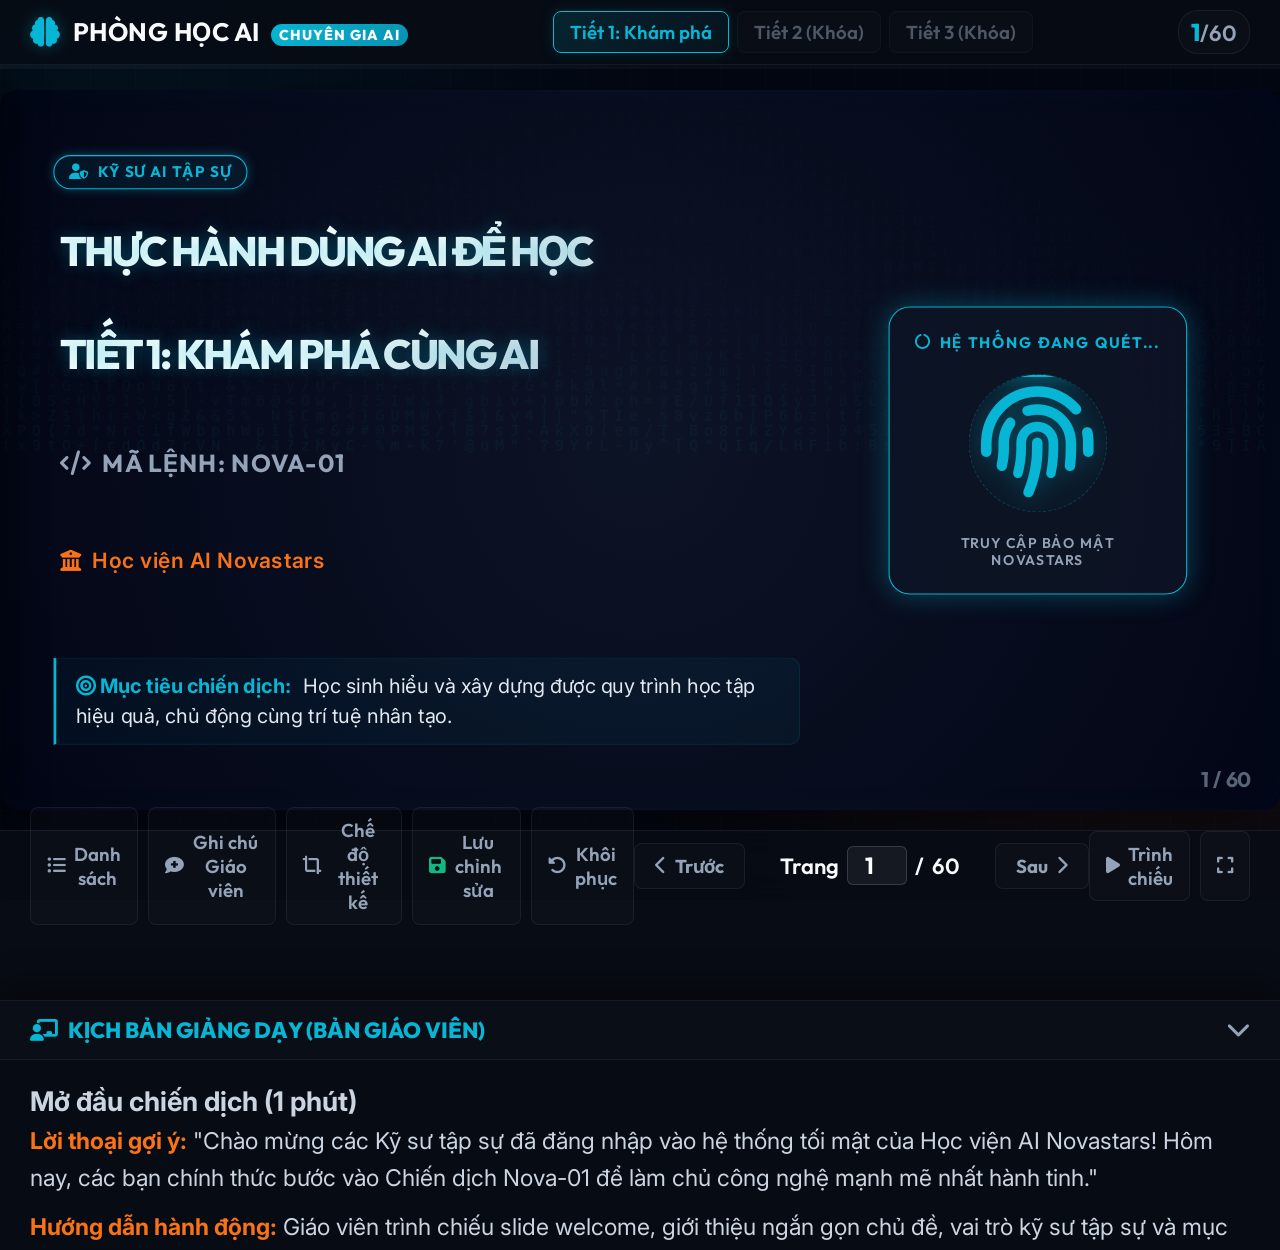
==== commit 39b81f45: "Remove slide 60 (END-04 Reflection) from slide deck" ====
--- a/standalone_presentation.html
+++ b/standalone_presentation.html
@@ -5492,18 +5492,7 @@
     answer: "Để làm chủ cuộc chơi tư duy trước Siêu trí tuệ nhân tạo, Kỹ sư Novastars bắt buộc phải tuân thủ kỷ luật thuật toán:<br><br><strong>Chủ động NGHĨ độc lập → Khôn ngoan khi HỎI AI → Tỉnh táo KIỂM TRA chéo dữ liệu → Kiên trì LÀM LẠI bằng chính năng lực tự thân.</strong>",
     teacherNotes: `<h3>Giải quyết câu hỏi lớn (1 phút)</h3>`
   },
-  {
-    id: "END-04",
-    period: 1,
-    type: "reflection-end",
-    title: "PHIẾU TƯ DUY LƯU TRỮ CUỐI BÀI",
-    prompts: [
-      "Điều em bất ngờ nhất là….",
-      "Trước đây em nghĩ….",
-      "Bây giờ em hiểu rằng…"
-    ],
-    teacherNotes: `<h3>Phản tư cuối bài (1 phút)</h3>`
-  },
+
   {
     id: "END-05",
     period: 1,
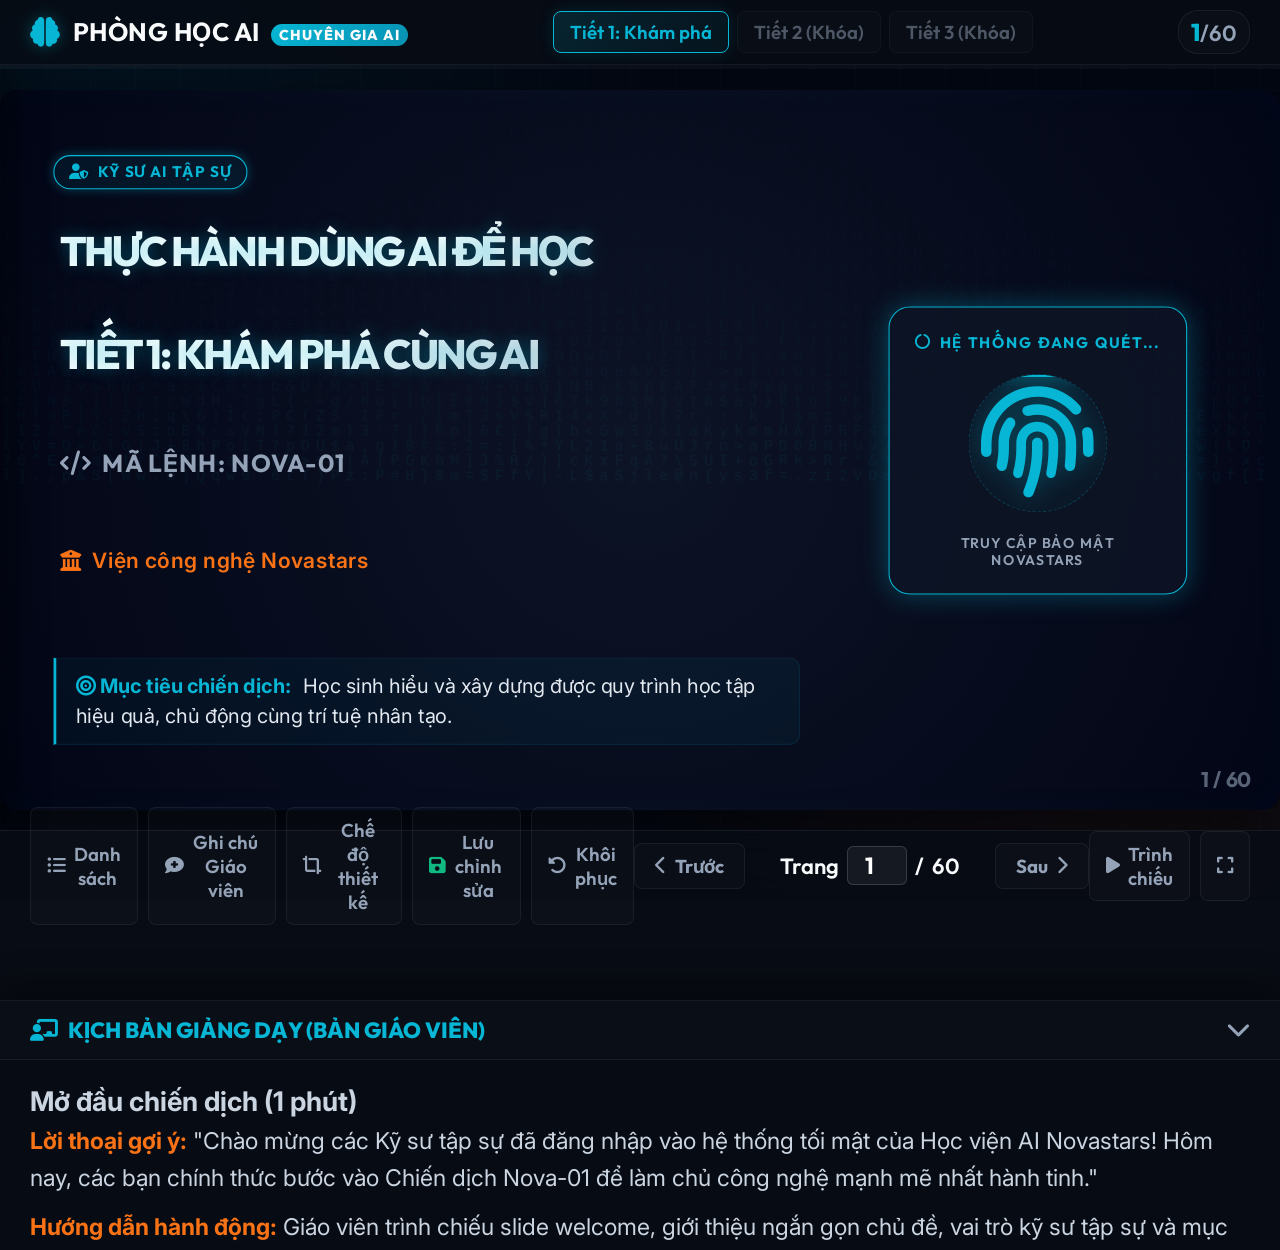
==== commit 6a5acd87: "Vietnamese terminology updates, Slide 20 2-column container path restoration, and countdown timer UI" ====
--- a/standalone_presentation.html
+++ b/standalone_presentation.html
@@ -734,8 +734,8 @@
 }
 .workspace-wrapper {
     display: grid;
-    grid-template-columns: 1fr 300px;
-    gap: 30px;
+    grid-template-columns: 1fr 220px;
+    gap: 15px;
     flex: 1;
     align-items: stretch;
 }
@@ -747,7 +747,7 @@
 .workspace-side {
     display: flex;
     flex-direction: column;
-    gap: 25px;
+    gap: 12px;
 }
 .workspace-title-bar {
     font-family: var(--font-heading);
@@ -898,24 +898,24 @@
     background: var(--bg-card);
     border: 1px solid var(--border-glass);
     border-radius: 12px;
-    padding: 12px 14px;
+    padding: 8px 10px;
     text-align: center;
     display: flex;
     flex-direction: column;
     align-items: center;
-    gap: 6px;
+    gap: 4px;
     width: 100%;
 }
 .ws-timer-label {
     font-family: var(--font-heading);
-    font-size: 0.75rem;
+    font-size: 0.7rem;
     font-weight: 800;
     letter-spacing: 1.2px;
     color: var(--text-muted);
 }
 .ws-timer-display {
     font-family: var(--font-heading);
-    font-size: 2.0rem;
+    font-size: 1.5rem;
     font-weight: 900;
     color: var(--color-orange);
     text-shadow: 0 0 8px var(--color-orange-glow);
@@ -933,11 +933,11 @@
     background: rgba(255, 255, 255, 0.05);
     border: 1px solid var(--border-glass);
     color: var(--text-muted);
-    width: 32px;
-    height: 32px;
+    width: 28px;
+    height: 28px;
     border-radius: 50%;
     cursor: pointer;
-    font-size: 0.85rem;
+    font-size: 0.75rem;
     transition: all 0.25s ease;
     display: flex;
     align-items: center;
@@ -4893,7 +4893,7 @@
     id: "STAGE-01-ACT-01B",
     period: 1,
     type: "act-prep",
-    title: "TRANG BỊ & ĐỘI HÌNH TÁC CHIẾN",
+    title: "TRANG BỊ & ĐỘI HÌNH TRIỂN KHAI",
     prep: "Nhật ký ghi chép (Giấy, bút).",
     format: "Tổ hợp 4 Kỹ sư (Nhóm 4 học sinh).",
     icon: "fa-solid fa-book",
@@ -4910,7 +4910,7 @@
       "Bước 2: Đối chiếu dữ liệu, đưa ra nhận định và lập luận giải thích.",
       "Bước 3: Trưởng nhóm kỹ sư đại diện phát biểu báo cáo trước toàn bộ Hội đồng."
     ],
-    teacherNotes: `<h3>Hướng dẫn vận hành</h3>
+    teacherNotes: `<h3>Mã lệnh vận hành</h3>
                    <p><strong>Hướng dẫn hành động:</strong> Giáo viên đọc nhanh 3 mã lệnh vận hành để học sinh bắt đầu thực thi.</p>`
   },
   {
@@ -5031,7 +5031,7 @@
     id: "STAGE-03-ACT-01B",
     period: 1,
     type: "act-prep",
-    title: "TRANG BỊ & ĐỘI HÌNH TÁC CHIẾN",
+    title: "TRANG BỊ & ĐỘI HÌNH TRIỂN KHAI",
     prep: "Bộ chip hành động (Bộ thẻ do Giáo viên cấp).",
     format: "Nhóm 4 Kỹ sư.",
     icon: "fa-solid fa-users",
@@ -5112,7 +5112,7 @@
     id: "STAGE-04-ACT-01B",
     period: 1,
     type: "act-prep",
-    title: "TRANG BỊ & ĐỘI HÌNH TÁC CHIẾN",
+    title: "TRANG BỊ & ĐỘI HÌNH TRIỂN KHAI",
     prep: "Nhật ký phân tích (Giấy, bút).",
     format: "Duy trì nhóm 4 Kỹ sư.",
     icon: "fa-solid fa-table-cells",
@@ -5189,7 +5189,7 @@
     id: "STAGE-05-ACT-01B",
     period: 1,
     type: "act-prep",
-    title: "TRANG BỊ & ĐỘI HÌNH TÁC CHIẾN",
+    title: "TRANG BỊ & ĐỘI HÌNH TRIỂN KHAI",
     prep: "Giấy, bút.",
     format: "Cá nhân.",
     icon: "fa-solid fa-pen-nib",
@@ -5258,9 +5258,9 @@
     id: "STAGE-06-ACT-01B",
     period: 1,
     type: "act-prep",
-    title: "TRANG BỊ & ĐỘI HÌNH TÁC CHIẾN",
+    title: "TRANG BỊ & ĐỘI HÌNH TRIỂN KHAI",
     prep: "nhận Phiếu cấu hình môn học từ Giáo viên.",
-    format: "4 Nhóm Kỹ sư tác chiến.",
+    format: "4 Nhóm Kỹ sư triển khai.",
     icon: "fa-solid fa-screwdriver-wrench",
     teacherNotes: `<h3>Chuẩn bị phiếu và bốc thăm</h3>`
   },
@@ -5367,7 +5367,7 @@
     id: "STAGE-07-ACT-01B",
     period: 1,
     type: "act-prep",
-    title: "TRANG BỊ & ĐỘI HÌNH TÁC CHIẾN",
+    title: "TRANG BỊ & ĐỘI HÌNH TRIỂN KHAI",
     prep: "Bút và giấy nhật ký.",
     format: "Cá nhân.",
     icon: "fa-solid fa-key",
@@ -5510,7 +5510,8 @@
 
     </script>
     <script>
-      const serverSavedState = {"slideObjectOffsets":{"P0-01":{".welcome-title_0":{"width":742.6843706845353,"height":174.38752937081128},".welcome-subject_0":{"width":651.7305088868394,"height":82.82813790112696}},"P0-02":{},"P0-03":{".role-info-card_0":{"dx":427.9728059332509,"dy":-252.93943139678615,"width":332.671875,"height":170},".role-info-card_1":{"dx":-192,"dy":36,"width":429.703125,"height":205},".role-info-card_2":{"dx":-185,"dy":41,"width":399.625,"height":199}},"STAGE-01":{".stage-title_0":{"width":862.8344334247528,"height":102.53279300496371}},"STAGE-01-ACT-01":{".act-intro-goal_0":{"width":501.625,"height":78},".act-intro-card_0":{"width":783.9346377604971,"height":461.39099913268217}},"STAGE-01-ACT-01B":{},"STAGE-01-ACT-02":{},"STAGE-01-ACT-03":{".workspace-timer-widget_0":{"width":232,"height":164,"dx":65,"dy":11}},"STAGE-01-ACT-04":{},"STAGE-01-ACT-05":{".transition-wrapper_0":{"width":839,"height":463},".transition-card_0":{"width":798.1161676319626,"height":342.4660257120215}},"STAGE-02":{".stage-title_0":{"dx":5,"dy":1}},"STAGE-02-ACT-01":{".act-intro-card_0":{"width":743.625,"height":510}},"STAGE-02-ACT-01B":{},"STAGE-02-ACT-03":{".mission-envelope-container_0":{"dx":-3,"dy":111},".workspace-timer-widget_0":{"dx":-4,"dy":106},".slide-heading_0":{"dx":-6,"dy":76}},"STAGE-02-ACT-05":{".transition-wrapper_0":{"width":830,"height":448},".transition-card_0":{"width":757,"height":326,"dx":24,"dy":-1}},"STAGE-03":{".stage-title_0":{"width":807,"height":230,"dx":-10,"dy":8},".radar-hud-circle_0":{"dx":-5.006180469715698,"dy":-90.11124845488257}},"STAGE-03-ACT-01":{".act-intro-title_0":{"width":613.2937739010353,"height":99.62548160435094,"dx":0,"dy":14.184177997527811},".act-intro-goal_0":{"dx":1.6687268232385661,"dy":35.04326328800989},".act-intro-card_0":{"width":695.2812845538956,"height":437.66824559611354}},"STAGE-03-ACT-01B":{},"STAGE-03-ACT-02":{},"STAGE-03-ACT-03":{},"STAGE-03-ACT-04":{},"STAGE-03-ACT-05":{},"STAGE-04":{},"STAGE-04-ACT-01":{".act-intro-card_0":{"width":699.6250261040346,"height":458.6081751197466},".act-intro-goal_0":{"dx":-3,"dy":18},".act-intro-title_0":{"dx":-1,"dy":1,"width":599.9874496931493,"height":90.67491736488671}},"STAGE-04-ACT-01B":{},"STAGE-04-ACT-02":{},"STAGE-04-ACT-03":{".matrix-grid_0":{"dx":-19,"dy":36},".workspace-timer-widget_0":{"dx":-1,"dy":45}},"STAGE-04-ACT-04":{},"STAGE-04-ACT-05":{".transition-wrapper_0":{"width":854,"height":515}},"STAGE-05":{},"STAGE-05-ACT-01":{".act-intro-title_0":{"width":890.625,"height":119,"dx":1,"dy":2},".act-intro-goal_0":{"dx":-3,"dy":33}},"STAGE-05-ACT-01B":{},"STAGE-05-ACT-03":{".drawing-placeholder_0":{"width":763,"height":512}},"STAGE-05-ACT-04":{},"STAGE-05-ACT-05":{},"STAGE-06":{".stage-title_0":{"width":743.453125,"height":118}},"STAGE-06-ACT-01":{".act-intro-title_0":{"width":869.625,"height":51,"dx":-2,"dy":36},".act-intro-goal_0":{"dx":0,"dy":85},".act-intro-card_0":{"width":838,"height":505}},"STAGE-06-ACT-01B":{},"STAGE-06-ACT-02":{},"STAGE-06-ACT-03":{},"STAGE-06-ACT-04-1":{},"STAGE-06-ACT-04-2":{},"STAGE-06-ACT-04-3":{},"STAGE-06-ACT-04-4":{},"STAGE-06-ACT-05":{},"STAGE-07":{},"STAGE-07-ACT-01":{".act-intro-title_0":{"width":583.625,"height":88},".act-intro-card_0":{"width":729.625,"height":543},".act-intro-goal_0":{"dx":3,"dy":100}},"STAGE-07-ACT-01B":{},"STAGE-07-ACT-03":{},"STAGE-07-ACT-05":{},"STAGE-08":{},"STAGE-08-ACT-01":{".act-intro-goal_0":{"width":605.625,"height":91,"dx":0,"dy":68},".act-intro-card_0":{"width":690,"height":527},".act-intro-title_0":{"dx":0,"dy":38}},"STAGE-08-ACT-01B":{},"STAGE-08-ACT-03":{},"STAGE-08-ACT-05":{},"END-01-1":{},"END-01-2":{},"END-01-3":{".takeaway-quote-box_0":{"dx":0,"dy":-17},".takeaway-large-card_0":{"width":897.8666666666667,"height":406.9927083333333}},"END-03":{},"END-04":{},"STAGE-02-ACT-02":{},"STAGE-05-ACT-02":{},"STAGE-07-ACT-02":{},"END-05":{".commitment-end-card_0":{"width":1100.1464541969253,"height":559.7058365754644}}},"slideTextEdits":{"P0-01":{"edit_4":"Học sinh hiểu và xây dựng được quy trình học tập hiệu quả, chủ động cùng trí tuệ nhân tạo.","edit_1":"THỰC HÀNH DÙNG AI ĐỂ HỌC<div><br><div class=\"drag-handle\" title=\"Kéo để di chuyển\"><i class=\"fa-solid fa-arrows-up-down-left-right\"></i></div><div class=\"resize-handle\" title=\"Kéo để co giãn\"><i class=\"fa-solid fa-up-right-and-down-left-from-center\"></i></div><div class=\"delete-handle\" title=\"Xóa phần tử khỏi slide\"><i class=\"fa-solid fa-trash\"></i></div><div>TIẾT 1: KHÁM PHÁ CÙNG AI</div></div>","edit_3":"<i class=\"fa-solid fa-building-columns\"></i> Học viện AI Novastars<div class=\"drag-handle\" title=\"Kéo để di chuyển\"><i class=\"fa-solid fa-arrows-up-down-left-right\"></i></div><div class=\"resize-handle\" title=\"Kéo để co giãn\"><i class=\"fa-solid fa-up-right-and-down-left-from-center\"></i></div><div class=\"delete-handle\" title=\"Xóa phần tử khỏi slide\"><i class=\"fa-solid fa-trash\"></i></div>"},"P0-03":{"edit_0":"chào mừng các kỸ SƯ AI TẬP SỰ!","edit_1":"Vai trò"},"STAGE-01-ACT-01":{"edit_2":"<br><div><div><div class=\"drag-handle\" title=\"Kéo để di chuyển\"><i class=\"fa-solid fa-arrows-up-down-left-right\"></i></div><div class=\"resize-handle\" title=\"Kéo để co giãn\"><i class=\"fa-solid fa-up-right-and-down-left-from-center\"></i></div></div></div>","edit_0":"HOẠT ĐỘNG HUẤN LUYỆN<div class=\"drag-handle\" title=\"Kéo để di chuyển\"><i class=\"fa-solid fa-arrows-up-down-left-right\"></i></div><div class=\"resize-handle\" title=\"Kéo để co giãn\"><i class=\"fa-solid fa-up-right-and-down-left-from-center\"></i></div><div class=\"delete-handle\" title=\"Xóa phần tử khỏi slide\"><i class=\"fa-solid fa-trash\"></i></div>","edit_1":"PHÂN TÍCH NHẬT KÝ: AI GIÚP HAY AI THAY?<div class=\"drag-handle\" title=\"Kéo để di chuyển\"><i class=\"fa-solid fa-arrows-up-down-left-right\"></i></div><div class=\"resize-handle\" title=\"Kéo để co giãn\"><i class=\"fa-solid fa-up-right-and-down-left-from-center\"></i></div><div class=\"delete-handle\" title=\"Xóa phần tử khỏi slide\"><i class=\"fa-solid fa-trash\"></i></div>"},"STAGE-01-ACT-01B":{"edit_2":"- Vở ghi chép<div><br><div>- Bút</div></div>","edit_4":"Cá nhân"},"STAGE-01-ACT-03":{"edit_2":"&nbsp; &nbsp;Đọc đề bài","edit_3":"&nbsp; Tự suy nghĩ","edit_4":"&nbsp; Hỏi AI khi gặp khó khăn","edit_5":"&nbsp; Kiểm tra lời giải của AI","edit_6":"&nbsp; Tự làm lại vào vở","edit_8":"&nbsp; Chụp đề bài","edit_9":"&nbsp; Gửi cho AI","edit_10":"&nbsp; Chép đáp án","edit_0":"AI GIÚP HAY AI THAY?","timer-display-STAGE-01-ACT-03":"03:57"},"STAGE-01-ACT-05":{"edit_3":"Một quy trình chuẩn để học với AI gồm những bước nào và từ đâu&nbsp;<span style=\"font-size: 1.3rem;\">mà có?</span>","edit_0":"<br>","edit_1":"Đã giải mã xong sự khác biệt giữa&nbsp;<div>\"Dùng AI để học\" và \"Để AI học hộ\".</div>"},"STAGE-02":{"edit_1":"NHẬN YÊU CẦU TỪ&nbsp;<div>KHÁCH HÀNG<div class=\"drag-handle\" title=\"Kéo để di chuyển\"><i class=\"fa-solid fa-arrows-up-down-left-right\"></i></div><div class=\"resize-handle\" title=\"Kéo để co giãn\"><i class=\"fa-solid fa-up-right-and-down-left-from-center\"></i></div></div>"},"STAGE-02-ACT-01":{"edit_2":"<br><div class=\"drag-handle\" title=\"Kéo để di chuyển\"><i class=\"fa-solid fa-arrows-up-down-left-right\"></i></div><div class=\"resize-handle\" title=\"Kéo để co giãn\"><i class=\"fa-solid fa-up-right-and-down-left-from-center\"></i></div>","edit_1":"NHIỆM VỤ&nbsp;<span style=\"font-size: 2.8rem;\">TỪ&nbsp;</span><div><span style=\"font-size: 2.8rem;\">HỌC VIỆN AI</span><div><div class=\"drag-handle\" title=\"Kéo để di chuyển\"><i class=\"fa-solid fa-arrows-up-down-left-right\"></i></div><div class=\"resize-handle\" title=\"Kéo để co giãn\"><i class=\"fa-solid fa-up-right-and-down-left-from-center\"></i></div></div></div>","edit_0":"HOẠT ĐỘNG HUẤN LUYỆN<div class=\"drag-handle\" title=\"Kéo để di chuyển\"><i class=\"fa-solid fa-arrows-up-down-left-right\"></i></div><div class=\"resize-handle\" title=\"Kéo để co giãn\"><i class=\"fa-solid fa-up-right-and-down-left-from-center\"></i></div><div class=\"delete-handle\" title=\"Xóa phần tử khỏi slide\"><i class=\"fa-solid fa-trash\"></i></div>"},"STAGE-02-ACT-01B":{"edit_2":"- Giấy<div><div>- Bút</div></div>","edit_4":"Tổ hợp 4 Kỹ sư (Nhóm 4 học sinh)"},"STAGE-02-ACT-05":{"edit_3":"Làm sao để 'giải mã' và sắp xếp các hành động rời rạc thành&nbsp;<span style=\"font-size: 1.3rem;\">một&nbsp;</span><span style=\"font-size: 1.3rem;\">quy trình học tập tối ưu?</span>","edit_0":"<br>"},"STAGE-03-ACT-01B":{"edit_2":"Nhận bộ thẻ hành động từ giáo viên","edit_4":"Nhóm 4 Kỹ sư","edit_0":"TRANG BỊ &amp; ĐỘI HÌNH&nbsp;<div class=\"drag-handle\" title=\"Kéo để di chuyển\"><i class=\"fa-solid fa-arrows-up-down-left-right\"></i></div><div class=\"resize-handle\" title=\"Kéo để co giãn\"><i class=\"fa-solid fa-up-right-and-down-left-from-center\"></i></div><div class=\"delete-handle\" title=\"Xóa phần tử khỏi slide\"><i class=\"fa-solid fa-trash\"></i></div>","edit_1":"Trang bị:","edit_3":"Đội hình:"},"STAGE-03-ACT-02":{"edit_3":"Bước 3:&nbsp;","edit_1":"Bước 1: Nhận bộ thẻ hành động từ Tổng chỉ huy (Giáo viên).","edit_0":"cách VẬN HÀNH<div class=\"drag-handle\" title=\"Kéo để di chuyển\"><i class=\"fa-solid fa-arrows-up-down-left-right\"></i></div><div class=\"resize-handle\" title=\"Kéo để co giãn\"><i class=\"fa-solid fa-up-right-and-down-left-from-center\"></i></div><div class=\"delete-handle\" title=\"Xóa phần tử khỏi slide\"><i class=\"fa-solid fa-trash\"></i></div>","edit_2":"Bước 2:&nbsp;<span style=\"font-size: 25.3px;\">Thảo luận và phân loại các thẻ vào hai nhóm quy trình.</span>"},"STAGE-03-ACT-05":{"edit_3":"Nhưng tại sao các bước trong quy trình học hiệu quả lại quan trọng? Nếu lỡ bỏ qua một bước thì hệ quả sẽ ra sao?","edit_1":"Sự khác biệt giữa một quy trình học thông minh và một quy trình&nbsp;<span style=\"font-size: 1.3rem;\">đối phó.</span>"},"STAGE-04-ACT-01B":{"edit_2":"- Giấy viết<div>- Bút</div>","edit_4":"Duy trì nhóm 4 Kỹ sư"},"STAGE-04-ACT-04":{"edit_13":"Mỗi một bước trong ma trận đều có một vai trò không thể thay thế."},"STAGE-04-ACT-05":{"edit_1":"Bản chất, vai trò kỹ thuật và lỗ hổng tư duy khi thiếu hụt các bước&nbsp;<span style=\"font-size: 1.3rem;\">phản hồi.</span>","edit_2":"LỆNH TIẾP THEO","edit_3":"Triệu tập Hội đồng tối cao để chuẩn hóa và đóng gói Nguyên tắc vàng."},"STAGE-05-ACT-01B":{"edit_2":"- Giấy viết<div>- Bút</div>","edit_4":"Cá nhân"},"STAGE-05-ACT-04":{"edit_1":"NGHĨ&nbsp;<div><br></div>","edit_2":"HỎI&nbsp;<div><br></div>","edit_4":"LÀM LẠI&nbsp;<div><br></div>","edit_0":"THUẬT TOÁN CHUẨN HÓA QUỐC TẾ NOVASTARS<div class=\"drag-handle\" title=\"Kéo để di chuyển\"><i class=\"fa-solid fa-arrows-up-down-left-right\"></i></div><div class=\"resize-handle\" title=\"Kéo để co giãn\"><i class=\"fa-solid fa-up-right-and-down-left-from-center\"></i></div><div class=\"delete-handle\" title=\"Xóa phần tử khỏi slide\"><i class=\"fa-solid fa-trash\"></i></div>","edit_5":"\"AI LÀ TRỢ LÝ HỖ TRỢ VIỆC HỌC. AI KHÔNG THAY THẾ VIỆC HỌC.\""},"STAGE-05-ACT-05":{"edit_1":"Công thức vàng của một Chuyên gia AI thực thụ khi đứng trước&nbsp;<span style=\"font-size: 1.3rem;\">bài học mới.</span>","edit_3":"Làm sao để biến công thức này thành một công cụ thực chiến cho từng môn học cụ thể<span style=\"font-size: 1.3rem;\">?</span>"},"STAGE-06-ACT-01B":{"edit_2":"- Nhận phiếu thiết kế quy trình<div>- Bút</div>","edit_4":"Nhóm 4 Kỹ sư"},"STAGE-07-ACT-01":{"edit_1":"NHẬT KÝ&nbsp;<div>CHUYÊN GIA AI<div class=\"drag-handle\" title=\"Kéo để di chuyển\"><i class=\"fa-solid fa-arrows-up-down-left-right\"></i></div><div class=\"resize-handle\" title=\"Kéo để co giãn\"><i class=\"fa-solid fa-up-right-and-down-left-from-center\"></i></div></div>","edit_2":"<br><div class=\"drag-handle\" title=\"Kéo để di chuyển\"><i class=\"fa-solid fa-arrows-up-down-left-right\"></i></div><div class=\"resize-handle\" title=\"Kéo để co giãn\"><i class=\"fa-solid fa-up-right-and-down-left-from-center\"></i></div><div class=\"delete-handle\" title=\"Xóa phần tử khỏi slide\"><i class=\"fa-solid fa-trash\"></i></div>","edit_0":"HOẠT ĐỘNG HUẤN LUYỆN<div class=\"drag-handle\" title=\"Kéo để di chuyển\"><i class=\"fa-solid fa-arrows-up-down-left-right\"></i></div><div class=\"resize-handle\" title=\"Kéo để co giãn\"><i class=\"fa-solid fa-up-right-and-down-left-from-center\"></i></div><div class=\"delete-handle\" title=\"Xóa phần tử khỏi slide\"><i class=\"fa-solid fa-trash\"></i></div>"},"STAGE-07-ACT-01B":{"edit_2":"- Bút<div><div>- Phiếu nhật ký</div></div>","edit_4":"Cá nhân"},"STAGE-08-ACT-01":{"edit_2":"<br><div><div class=\"drag-handle\" title=\"Kéo để di chuyển\"><i class=\"fa-solid fa-arrows-up-down-left-right\"></i></div><div class=\"resize-handle\" title=\"Kéo để co giãn\"><i class=\"fa-solid fa-up-right-and-down-left-from-center\"></i></div></div>","edit_0":"HOẠT ĐỘNG HUẤN LUYỆN<div class=\"drag-handle\" title=\"Kéo để di chuyển\"><i class=\"fa-solid fa-arrows-up-down-left-right\"></i></div><div class=\"resize-handle\" title=\"Kéo để co giãn\"><i class=\"fa-solid fa-up-right-and-down-left-from-center\"></i></div><div class=\"delete-handle\" title=\"Xóa phần tử khỏi slide\"><i class=\"fa-solid fa-trash\"></i></div>"},"STAGE-08-ACT-01B":{"edit_2":"Phiếu cam kết hành động tuần"},"STAGE-08-ACT-05":{"edit_1":"<br>","edit_0":"<br>","edit_2":"LỆNH TIẾP THEO","edit_3":"Đóng gói toàn bộ hành trình, đóng khóa bài học để lưu trữ vào máy chủ trung tâm."},"END-01-1":{"edit_2":"<strong>&nbsp; &nbsp; &nbsp;Học thực sự (Chủ động):</strong> Dùng AI làm trợ lý kích hoạt tư duy; tự suy nghĩ, phản biện và tự thực hành để thấu hiểu sâu sắc kiến thức.","edit_3":"<strong>&nbsp; &nbsp; &nbsp;Đối phó (Thụ động):</strong> Sao chép nguyên văn đáp án từ AI để nộp bài; bài tập hoàn thành nhưng bộ não không đọng lại kiến thức.","edit_0":"TỔNG KẾT","edit_1":"HỌC THỰC SỰ VÀ HỌC ĐỐI PHÓ"},"END-01-2":{"edit_0":"TỔNG KẾT"},"END-01-3":{"edit_0":"TỔNG KẾT","edit_1":"<br>","edit_3":"<br><div><div class=\"drag-handle\" title=\"Kéo để di chuyển\"><i class=\"fa-solid fa-arrows-up-down-left-right\"></i></div><div class=\"resize-handle\" title=\"Kéo để co giãn\"><i class=\"fa-solid fa-up-right-and-down-left-from-center\"></i></div><div class=\"delete-handle\" title=\"Xóa phần tử khỏi slide\"><i class=\"fa-solid fa-trash\"></i></div></div>","edit_2":"\"AI hỗ trợ việc học.&nbsp;<div>AI không thay thế việc học.\"<div class=\"drag-handle\" title=\"Kéo để di chuyển\"><i class=\"fa-solid fa-arrows-up-down-left-right\"></i></div><div class=\"resize-handle\" title=\"Kéo để co giãn\"><i class=\"fa-solid fa-up-right-and-down-left-from-center\"></i></div><div class=\"delete-handle\" title=\"Xóa phần tử khỏi slide\"><i class=\"fa-solid fa-trash\"></i></div></div>"},"END-03":{"edit_1":"Để học cùng AI mà vẫn hiểu bài sâu và nhớ bài lâu, ta bắt buộc phải làm chủ cuộc chơi tư duy bằng cách tuân thủ nghiêm ngặt quy trình: Chủ động Nghĩ độc lập → Khôn ngoan khi Hỏi AI → Tỉnh táo Kiểm tra chéo thông tin → Kiên trì Làm lại bằng chính năng lực của mình.","bq-revisit-answer":"Để học cùng AI mà vẫn hiểu bài sâu và nhớ bài lâu, hãy tuân thủ nghiêm ngặt quy trình:&nbsp;<div><b><i>Chủ động Nghĩ độc lập → Khôn ngoan khi Hỏi AI → Tỉnh táo Kiểm tra chéo thông tin → Kiên trì Làm lại bằng chính năng lực của mình.</i></b></div>","bq-revisit-question":"Làm&nbsp;<span style=\"font-size: 1.8rem;\">thế nào để học cùng AI mà vẫn thực sự hiểu\n     bài?&nbsp;</span><div class=\"drag-handle\" title=\"Kéo để di chuyển\"><i class=\"fa-solid fa-arrows-up-down-left-right\"></i></div><div class=\"resize-handle\" title=\"Kéo để co giãn\"><i class=\"fa-solid fa-up-right-and-down-left-from-center\"></i></div><div class=\"delete-handle\" title=\"Xóa phần tử khỏi slide\"><i class=\"fa-solid fa-trash\"></i></div>"},"STAGE-06-ACT-01":{"edit_2":"<br><div class=\"drag-handle\" title=\"Kéo để di chuyển\"><span class=\"fa-solid fa-arrows-up-down-left-right\"></span></div><div class=\"resize-handle\" title=\"Kéo để co giãn\"><i class=\"fa-solid fa-up-right-and-down-left-from-center\"></i></div>","edit_0":"HOẠT ĐỘNG HUẤN LUYỆN<div class=\"drag-handle\" title=\"Kéo để di chuyển\"><i class=\"fa-solid fa-arrows-up-down-left-right\"></i></div><div class=\"resize-handle\" title=\"Kéo để co giãn\"><i class=\"fa-solid fa-up-right-and-down-left-from-center\"></i></div><div class=\"delete-handle\" title=\"Xóa phần tử khỏi slide\"><i class=\"fa-solid fa-trash\"></i></div>"},"STAGE-04-ACT-03":{"edit_0":"MA TRẬN PHÂN TÍCH VAI TRÒ<div class=\"drag-handle\" title=\"Kéo để di chuyển\"><i class=\"fa-solid fa-arrows-up-down-left-right\"></i></div><div class=\"resize-handle\" title=\"Kéo để co giãn\"><i class=\"fa-solid fa-up-right-and-down-left-from-center\"></i></div><div class=\"delete-handle\" title=\"Xóa phần tử khỏi slide\"><i class=\"fa-solid fa-trash\"></i></div>","timer-display-STAGE-04-ACT-03":"06:00"},"P0-02":{"edit_0":"<i class=\"fa-solid fa-circle-question\"></i> MẬT MÃ TỐI CAO<div class=\"drag-handle\" title=\"Kéo để di chuyển\"><i class=\"fa-solid fa-arrows-up-down-left-right\"></i></div><div class=\"resize-handle\" title=\"Kéo để co giãn\"><i class=\"fa-solid fa-up-right-and-down-left-from-center\"></i></div><div class=\"delete-handle\" title=\"Xóa phần tử khỏi slide\"><i class=\"fa-solid fa-trash\"></i></div>","edit_1":"<div><h2 class=\"bq-text text-glow-green draggable-object\" id=\"bq-revisit-question\" data-el-key=\"bq-revisit-question\" style=\"padding: 0.1em 6px 0.12em; transition: 0.25s; font-family: Outfit, Inter, sans-serif; font-size: 1.8rem; line-height: 1.45; outline: rgb(6, 182, 212) dashed 2px; outline-offset: 6px; background-image: initial; background-position: initial; background-size: initial; background-repeat: initial; background-attachment: initial; background-origin: initial; background-clip: initial; border-radius: 6px; box-shadow: rgba(6, 182, 212, 0.1) 0px 0px 15px;\">Làm <span style=\"font-size: 1.8rem;\">thế nào để học cùng AI mà vẫn thực sự hiểu bài?&nbsp;</span></h2></div><div class=\"drag-handle\" title=\"Kéo để di chuyển\"><i class=\"fa-solid fa-arrows-up-down-left-right\"></i></div><div class=\"resize-handle\" title=\"Kéo để co giãn\"><i class=\"fa-solid fa-up-right-and-down-left-from-center\"></i></div><div class=\"delete-handle\" title=\"Xóa phần tử khỏi slide\"><i class=\"fa-solid fa-trash\"></i></div>"},"STAGE-03":{"edit_1":"THU THẬP&nbsp;<div>THÔNG TIN<div class=\"drag-handle\" title=\"Kéo để di chuyển\"><i class=\"fa-solid fa-arrows-up-down-left-right\"></i></div><div class=\"resize-handle\" title=\"Kéo để co giãn\"><i class=\"fa-solid fa-up-right-and-down-left-from-center\"></i></div><div class=\"delete-handle\" title=\"Xóa phần tử khỏi slide\"><i class=\"fa-solid fa-trash\"></i></div></div>"},"STAGE-04":{"edit_1":"PHÂN TÍCH&nbsp;<div>PHẢN HỒI AI<div class=\"drag-handle\" title=\"Kéo để di chuyển\"><i class=\"fa-solid fa-arrows-up-down-left-right\"></i></div><div class=\"resize-handle\" title=\"Kéo để co giãn\"><i class=\"fa-solid fa-up-right-and-down-left-from-center\"></i></div><div class=\"delete-handle\" title=\"Xóa phần tử khỏi slide\"><i class=\"fa-solid fa-trash\"></i></div></div>"},"STAGE-06-ACT-03":{"edit_3":"(Chúng tôi sẽ tự suy nghĩ điều gì trước?)<br><br>&nbsp;_______________________<span style=\"font-size: 20.9px;\">_______________________</span><span style=\"font-size: 20.9px;\">_______________________</span>","edit_4":"(Chúng tôi sẽ nhập câu lệnh/prompt gì để hỏi AI?)<br><br>&nbsp;___________________<span style=\"font-size: 20.9px;\">_______________________</span><span style=\"font-size: 20.9px;\">____________________________</span>","edit_5":"(Chúng tôi kiểm tra tính đúng đắn bằng cách nào?)<br><br>&nbsp;______________<span style=\"font-size: 20.9px;\">_______________________</span><span style=\"font-size: 20.9px;\">_______________________</span><span style=\"font-size: 20.9px;\">__________</span>","edit_6":"(Chúng tôi tự luyện tập lại ra sao?)<br><br>&nbsp;__________________________<span style=\"font-size: 20.9px;\">_______________________</span><span style=\"font-size: 20.9px;\">____________________</span>","edit_2":"Khi học môn ____________ với AI, chúng tôi sẽ:<div><br></div>"},"STAGE-07":{"edit_1":"NHẬT KÝ&nbsp;<div>CHUYÊN GIA AI<div class=\"drag-handle\" title=\"Kéo để di chuyển\"><i class=\"fa-solid fa-arrows-up-down-left-right\"></i></div><div class=\"resize-handle\" title=\"Kéo để co giãn\"><i class=\"fa-solid fa-up-right-and-down-left-from-center\"></i></div><div class=\"delete-handle\" title=\"Xóa phần tử khỏi slide\"><i class=\"fa-solid fa-trash\"></i></div></div>"},"STAGE-02-ACT-03":{"timer-display-STAGE-02-ACT-03":"04:00"},"STAGE-03-ACT-03":{"timer-display-STAGE-03-ACT-03":"08:00","edit_2":"CỔNG 01: <br>Quy trình Học tập Hiệu quả (Hệ thống Xanh)","edit_6":"CỔNG 02: <br>Quy trình Đối phó/Lười biếng (Hệ thống Lỗi)","edit_1":"Nhiệm vụ phân loại: Hãy lập trình, đưa các thẻ hành động về đúng nhóm quy trình:","edit_0":"PHÂN loại quy trình<div class=\"drag-handle\" title=\"Kéo để di chuyển\"><i class=\"fa-solid fa-arrows-up-down-left-right\"></i></div><div class=\"resize-handle\" title=\"Kéo để co giãn\"><i class=\"fa-solid fa-up-right-and-down-left-from-center\"></i></div><div class=\"delete-handle\" title=\"Xóa phần tử khỏi slide\"><i class=\"fa-solid fa-trash\"></i></div>","edit_10":"Quy trình chỉ hoàn thành nhiệm vụ (Hệ thống Lỗi)","edit_9":"Quy trình Học tập Hiệu quả (Hệ thống Xanh)"},"STAGE-07-ACT-03":{"timer-display-STAGE-07-ACT-03":"04:00"},"STAGE-06-ACT-05":{"edit_3":"Nhìn lại hành trình từ đầu tiết học, bản thân mỗi chuyên gia đã nhận ra điều gì cho riêng mình?","edit_0":"<br>"},"STAGE-01-ACT-04":{"edit_3":"Sự khác biệt nằm ở Quy trình tương tác: CHỦ ĐỘNG ĐIỀU KHIỂN (Nam) và THỤ ĐỘNG PHỤ THUỘC (Lan)."},"STAGE-03-ACT-01":{"edit_2":"<br><div class=\"drag-handle\" title=\"Kéo để di chuyển\"><i class=\"fa-solid fa-arrows-up-down-left-right\"></i></div><div class=\"resize-handle\" title=\"Kéo để co giãn\"><i class=\"fa-solid fa-up-right-and-down-left-from-center\"></i></div><div class=\"delete-handle\" title=\"Xóa phần tử khỏi slide\"><i class=\"fa-solid fa-trash\"></i></div>","edit_0":"HOẠT ĐỘNG HUẤN LUYỆN<div class=\"drag-handle\" title=\"Kéo để di chuyển\"><i class=\"fa-solid fa-arrows-up-down-left-right\"></i></div><div class=\"resize-handle\" title=\"Kéo để co giãn\"><i class=\"fa-solid fa-up-right-and-down-left-from-center\"></i></div><div class=\"delete-handle\" title=\"Xóa phần tử khỏi slide\"><i class=\"fa-solid fa-trash\"></i></div>","edit_1":"GIẢI MÃ CÁCH HỌC<div class=\"drag-handle\" title=\"Kéo để di chuyển\"><i class=\"fa-solid fa-arrows-up-down-left-right\"></i></div><div class=\"resize-handle\" title=\"Kéo để co giãn\"><i class=\"fa-solid fa-up-right-and-down-left-from-center\"></i></div><div class=\"delete-handle\" title=\"Xóa phần tử khỏi slide\"><i class=\"fa-solid fa-trash\"></i></div>"},"STAGE-04-ACT-01":{"edit_2":"<br><div class=\"drag-handle\" title=\"Kéo để di chuyển\"><i class=\"fa-solid fa-arrows-up-down-left-right\"></i></div><div class=\"resize-handle\" title=\"Kéo để co giãn\"><i class=\"fa-solid fa-up-right-and-down-left-from-center\"></i></div><div class=\"delete-handle\" title=\"Xóa phần tử khỏi slide\"><i class=\"fa-solid fa-trash\"></i></div>","edit_0":"HOẠT ĐỘNG HUẤN LUYỆN<div class=\"drag-handle\" title=\"Kéo để di chuyển\"><i class=\"fa-solid fa-arrows-up-down-left-right\"></i></div><div class=\"resize-handle\" title=\"Kéo để co giãn\"><i class=\"fa-solid fa-up-right-and-down-left-from-center\"></i></div><div class=\"delete-handle\" title=\"Xóa phần tử khỏi slide\"><i class=\"fa-solid fa-trash\"></i></div>","edit_1":"THẨM ĐỊNH:&nbsp;<div>MỖI BƯỚC GIÚP GÌ?<div class=\"drag-handle\" title=\"Kéo để di chuyển\"><i class=\"fa-solid fa-arrows-up-down-left-right\"></i></div><div class=\"resize-handle\" title=\"Kéo để co giãn\"><i class=\"fa-solid fa-up-right-and-down-left-from-center\"></i></div><div class=\"delete-handle\" title=\"Xóa phần tử khỏi slide\"><i class=\"fa-solid fa-trash\"></i></div></div>"},"STAGE-04-ACT-02":{"edit_1":"Bước 1: Quan sát bảng hiển thị trên màn hình.","edit_2":"Bước 2: Thảo luận nhóm để tìm ra 'Chức năng' và hệ quả 'Nếu ngắt mạch' (Bỏ qua bước) của 4 vi mạch (bước) cốt lõi."},"STAGE-05-ACT-01":{"edit_1":"ĐẠI HỘI ĐỒNG KỸ SƯ AI NOVASTARS<div class=\"drag-handle\" title=\"Kéo để di chuyển\"><i class=\"fa-solid fa-arrows-up-down-left-right\"></i></div><div class=\"resize-handle\" title=\"Kéo để co giãn\"><i class=\"fa-solid fa-up-right-and-down-left-from-center\"></i></div><div class=\"delete-handle\" title=\"Xóa phần tử khỏi slide\"><i class=\"fa-solid fa-trash\"></i></div>","edit_0":"HOẠT ĐỘNG HUẤN LUYỆN<div class=\"drag-handle\" title=\"Kéo để di chuyển\"><i class=\"fa-solid fa-arrows-up-down-left-right\"></i></div><div class=\"resize-handle\" title=\"Kéo để co giãn\"><i class=\"fa-solid fa-up-right-and-down-left-from-center\"></i></div><div class=\"delete-handle\" title=\"Xóa phần tử khỏi slide\"><i class=\"fa-solid fa-trash\"></i></div>"},"STAGE-05-ACT-02":{"edit_2":"Bước 2: Các đại diện lên thuyết minh và trình bày sơ đồ quy trình của nhóm mình."},"STAGE-05-ACT-03":{"edit_1":"Đề bài Hội nghị: Tổng hợp, vẽ lại và trình bày Sơ đồ quy trình chuẩn hóa:<div>\"ĐIỀU KHIỂN AI HỌC TẬP\".</div>"},"STAGE-06-ACT-02":{"edit_1":"Bước 1: Đại diện bốc thăm nhận môn học (Toán, Văn, Anh, Khoa học).","edit_2":"Bước 2: Phân tích đặc tính dữ liệu bài tập đặc trưng của môn học đó."},"STAGE-06-ACT-04-1":{"edit_0":"<i class=\"fa-solid fa-calculator\"></i> CẤU HÌNH: MÔN TOÁN<div class=\"drag-handle\" title=\"Kéo để di chuyển\"><i class=\"fa-solid fa-arrows-up-down-left-right\"></i></div><div class=\"resize-handle\" title=\"Kéo để co giãn\"><i class=\"fa-solid fa-up-right-and-down-left-from-center\"></i></div><div class=\"delete-handle\" title=\"Xóa phần tử khỏi slide\"><i class=\"fa-solid fa-trash\"></i></div>"},"STAGE-06-ACT-04-2":{"edit_0":"<i class=\"fa-solid fa-pen-nib\"></i> CẤU HÌNH: MÔN NGỮ VĂN<div class=\"drag-handle\" title=\"Kéo để di chuyển\"><i class=\"fa-solid fa-arrows-up-down-left-right\"></i></div><div class=\"resize-handle\" title=\"Kéo để co giãn\"><i class=\"fa-solid fa-up-right-and-down-left-from-center\"></i></div><div class=\"delete-handle\" title=\"Xóa phần tử khỏi slide\"><i class=\"fa-solid fa-trash\"></i></div>"},"STAGE-06-ACT-04-3":{"edit_0":"<i class=\"fa-solid fa-language\"></i> CẤU HÌNH: MÔN TIẾNG ANH<div class=\"drag-handle\" title=\"Kéo để di chuyển\"><i class=\"fa-solid fa-arrows-up-down-left-right\"></i></div><div class=\"resize-handle\" title=\"Kéo để co giãn\"><i class=\"fa-solid fa-up-right-and-down-left-from-center\"></i></div><div class=\"delete-handle\" title=\"Xóa phần tử khỏi slide\"><i class=\"fa-solid fa-trash\"></i></div>"},"STAGE-06-ACT-04-4":{"edit_0":"<i class=\"fa-solid fa-flask\"></i> CẤU HÌNH: MÔN KHOA HỌC TỰ NHIÊN<div class=\"drag-handle\" title=\"Kéo để di chuyển\"><i class=\"fa-solid fa-arrows-up-down-left-right\"></i></div><div class=\"resize-handle\" title=\"Kéo để co giãn\"><i class=\"fa-solid fa-up-right-and-down-left-from-center\"></i></div><div class=\"delete-handle\" title=\"Xóa phần tử khỏi slide\"><i class=\"fa-solid fa-trash\"></i></div>"},"STAGE-07-ACT-02":{"edit_3":"Bước 3: Chia sẻ trước toàn Hội đồng lớp học."},"STAGE-07-ACT-05":{"edit_0":"<br>","edit_2":"LỆNH TIẾP THEO","edit_3":"Kích hoạt Thử thách thực địa bên ngoài phòng&nbsp;<div>thí nghiệm.</div>"},"END-05":{"edit_1":"<b>NGHĨ</b>: Luôn tự suy nghĩ và nháp bài trước khi tìm AI.","edit_2":"<b>HỎI</b>: Chỉ hỏi gợi ý cách làm, tuyệt đối không xin đáp án.","edit_3":"<b>KIỂM TRA</b>: Luôn đối chiếu lời giải của AI với Sách giáo khoa.","edit_4":"<b>LÀM LẠI</b>: Tắt thiết bị, tự tay giải lại bài bằng năng lực của mình."},"STAGE-01":{"edit_1":"MỞ KHÓA NHIỆM VỤ<div class=\"drag-handle\" title=\"Kéo để di chuyển\"><i class=\"fa-solid fa-arrows-up-down-left-right\"></i></div><div class=\"resize-handle\" title=\"Kéo để co giãn\"><i class=\"fa-solid fa-up-right-and-down-left-from-center\"></i></div><div class=\"delete-handle\" title=\"Xóa phần tử khỏi slide\"><i class=\"fa-solid fa-trash\"></i></div>"},"STAGE-01-ACT-02":{"edit_0":"CÁCH VẬN HÀNH<div class=\"drag-handle\" title=\"Kéo để di chuyển\"><i class=\"fa-solid fa-arrows-up-down-left-right\"></i></div><div class=\"resize-handle\" title=\"Kéo để co giãn\"><i class=\"fa-solid fa-up-right-and-down-left-from-center\"></i></div><div class=\"delete-handle\" title=\"Xóa phần tử khỏi slide\"><i class=\"fa-solid fa-trash\"></i></div>","edit_3":"Bước 3: Đại diện nhóm kỹ sư phát biểu trước Hội đồng chuyên gia."}},"slideSortingState":{"STAGE-03-ACT-03":{"tag-STAGE-03-ACT-03-5":"sorting-pool","tag-STAGE-03-ACT-03-2":"sorting-pool","tag-STAGE-03-ACT-03-0":"sorting-pool","tag-STAGE-03-ACT-03-6":"sorting-pool","tag-STAGE-03-ACT-03-4":"sorting-pool","tag-STAGE-03-ACT-03-1":"sorting-pool","tag-STAGE-03-ACT-03-3":"sorting-pool"}},"slideCheckboxStates":{},"slideHiddenElements":{"P0-02":[".bq-sub_0"],"STAGE-05-ACT-01":[".act-intro-goal_0"],"STAGE-02-ACT-03":[".slide-heading_0"],"STAGE-03-ACT-02":[".step-item-card_2",".step-item-card_3"]},"slideTimerDurations":{"STAGE-01-ACT-03":240,"STAGE-02-ACT-03":240,"STAGE-03-ACT-03":480,"STAGE-04-ACT-03":360,"STAGE-07-ACT-03":240}};
+      const serverSavedState = {"slideObjectOffsets":{"P0-01":{".welcome-title_0":{"width":742.6843706845353,"height":174.38752937081128},".welcome-subject_0":{"width":651.7305088868394,"height":82.82813790112696}},"P0-02":{},"P0-03":{".role-info-card_0":{"dx":427.9728059332509,"dy":-252.93943139678615,"width":332.671875,"height":170},".role-info-card_1":{"dx":-192,"dy":36,"width":429.703125,"height":205},".role-info-card_2":{"dx":-185,"dy":41,"width":399.625,"height":199}},"STAGE-01":{".stage-title_0":{"width":862.8344334247528,"height":102.53279300496371}},"STAGE-01-ACT-01":{".act-intro-goal_0":{"width":501.625,"height":78},".act-intro-card_0":{"width":783.9346377604971,"height":461.39099913268217}},"STAGE-01-ACT-01B":{},"STAGE-01-ACT-02":{},"STAGE-01-ACT-03":{".workspace-timer-widget_0":{"width":232,"height":164,"dx":65,"dy":11}},"STAGE-01-ACT-04":{},"STAGE-01-ACT-05":{".transition-wrapper_0":{"width":839,"height":463},".transition-card_0":{"width":798.1161676319626,"height":342.4660257120215}},"STAGE-02":{".stage-title_0":{"dx":5,"dy":1}},"STAGE-02-ACT-01":{".act-intro-card_0":{"width":743.625,"height":510}},"STAGE-02-ACT-01B":{},"STAGE-02-ACT-03":{".mission-envelope-container_0":{"dx":-3,"dy":111},".workspace-timer-widget_0":{"dx":-4,"dy":106},".slide-heading_0":{"dx":-6,"dy":76}},"STAGE-02-ACT-05":{".transition-wrapper_0":{"width":830,"height":448},".transition-card_0":{"width":757,"height":326,"dx":24,"dy":-1}},"STAGE-03":{".stage-title_0":{"width":807,"height":230,"dx":-10,"dy":8},".radar-hud-circle_0":{"dx":-5.006180469715698,"dy":-90.11124845488257}},"STAGE-03-ACT-01":{".act-intro-title_0":{"width":613.2937739010353,"height":99.62548160435094,"dx":0,"dy":14.184177997527811},".act-intro-goal_0":{"dx":1.6687268232385661,"dy":35.04326328800989},".act-intro-card_0":{"width":695.2812845538956,"height":437.66824559611354}},"STAGE-03-ACT-01B":{},"STAGE-03-ACT-02":{},"STAGE-03-ACT-03":{},"STAGE-03-ACT-04":{},"STAGE-03-ACT-05":{},"STAGE-04":{},"STAGE-04-ACT-01":{".act-intro-card_0":{"width":699.6250261040346,"height":458.6081751197466},".act-intro-goal_0":{"dx":-3,"dy":18},".act-intro-title_0":{"dx":-1,"dy":1,"width":599.9874496931493,"height":90.67491736488671}},"STAGE-04-ACT-01B":{},"STAGE-04-ACT-02":{},"STAGE-04-ACT-03":{".matrix-grid_0":{"dx":-19,"dy":36},".workspace-timer-widget_0":{"dx":-1,"dy":45}},"STAGE-04-ACT-04":{},"STAGE-04-ACT-05":{".transition-wrapper_0":{"width":854,"height":515}},"STAGE-05":{},"STAGE-05-ACT-01":{".act-intro-title_0":{"width":890.625,"height":119,"dx":1,"dy":2},".act-intro-goal_0":{"dx":-3,"dy":33}},"STAGE-05-ACT-01B":{},"STAGE-05-ACT-03":{".drawing-placeholder_0":{"width":763,"height":512}},"STAGE-05-ACT-04":{},"STAGE-05-ACT-05":{},"STAGE-06":{".stage-title_0":{"width":743.453125,"height":118}},"STAGE-06-ACT-01":{".act-intro-title_0":{"width":869.625,"height":51,"dx":-2,"dy":36},".act-intro-goal_0":{"dx":0,"dy":85},".act-intro-card_0":{"width":838,"height":505}},"STAGE-06-ACT-01B":{},"STAGE-06-ACT-02":{},"STAGE-06-ACT-03":{},"STAGE-06-ACT-04-1":{},"STAGE-06-ACT-04-2":{},"STAGE-06-ACT-04-3":{},"STAGE-06-ACT-04-4":{},"STAGE-06-ACT-05":{},"STAGE-07":{},"STAGE-07-ACT-01":{".act-intro-title_0":{"width":583.625,"height":88},".act-intro-card_0":{"width":729.625,"height":543},".act-intro-goal_0":{"dx":3,"dy":100}},"STAGE-07-ACT-01B":{},"STAGE-07-ACT-03":{},"STAGE-07-ACT-05":{},"STAGE-08":{},"STAGE-08-ACT-01":{".act-intro-goal_0":{"width":605.625,"height":91,"dx":0,"dy":68},".act-intro-card_0":{"width":690,"height":527},".act-intro-title_0":{"dx":0,"dy":38}},"STAGE-08-ACT-01B":{},"STAGE-08-ACT-03":{},"STAGE-08-ACT-05":{},"END-01-1":{},"END-01-2":{},"END-01-3":{".takeaway-quote-box_0":{"dx":0,"dy":-17},".takeaway-large-card_0":{"width":897.8666666666667,"height":406.9927083333333}},"END-03":{},"END-04":{},"STAGE-02-ACT-02":{},"STAGE-05-ACT-02":{},"STAGE-07-ACT-02":{},"END-05":{".commitment-end-card_0":{"width":1100.1464541969253,"height":559.7058365754644}}},"slideTextEdits":{"P0-01":{"edit_4":"Học sinh hiểu và xây dựng được quy trình học tập hiệu quả, chủ động cùng trí tuệ nhân tạo.","edit_1":"THỰC HÀNH DÙNG AI ĐỂ HỌC<div><br><div class=\"drag-handle\" title=\"Kéo để di chuyển\"><i class=\"fa-solid fa-arrows-up-down-left-right\"></i></div><div class=\"resize-handle\" title=\"Kéo để co giãn\"><i class=\"fa-solid fa-up-right-and-down-left-from-center\"></i></div><div class=\"delete-handle\" title=\"Xóa phần tử khỏi slide\"><i class=\"fa-solid fa-trash\"></i></div><div>TIẾT 1: KHÁM PHÁ CÙNG AI</div></div>","edit_3":"<i class=\"fa-solid fa-building-columns\"></i>Viện công nghệ Novastars<div class=\"drag-handle\" title=\"Kéo để di chuyển\"><i class=\"fa-solid fa-arrows-up-down-left-right\"></i></div><div class=\"resize-handle\" title=\"Kéo để co giãn\"><i class=\"fa-solid fa-up-right-and-down-left-from-center\"></i></div><div class=\"delete-handle\" title=\"Xóa phần tử khỏi slide\"><i class=\"fa-solid fa-trash\"></i></div>"},"P0-03":{"edit_0":"chào mừng các kỸ SƯ công nghệ<span style=\"font-size: 1.55rem; -webkit-text-fill-color: transparent;\">!</span>","edit_1":"Vai trò","edit_2":"Trở thành các kỹ sư phân tích dữ liệu và tối ưu hóa cách thức con người tương tác với AI.","edit_4":"Giải mã nhật ký tương tác, phân tích tác động lỗi và thiết kế \"Thuật toán học tập thông minh\" tối ưu nhất."},"STAGE-01-ACT-01":{"edit_2":"<br><div><div><div class=\"drag-handle\" title=\"Kéo để di chuyển\"><i class=\"fa-solid fa-arrows-up-down-left-right\"></i></div><div class=\"resize-handle\" title=\"Kéo để co giãn\"><i class=\"fa-solid fa-up-right-and-down-left-from-center\"></i></div></div></div>","edit_0":"NHIỆM VỤ<div class=\"drag-handle\" title=\"Kéo để di chuyển\"><i class=\"fa-solid fa-arrows-up-down-left-right\"></i></div><div class=\"resize-handle\" title=\"Kéo để co giãn\"><i class=\"fa-solid fa-up-right-and-down-left-from-center\"></i></div><div class=\"delete-handle\" title=\"Xóa phần tử khỏi slide\"><i class=\"fa-solid fa-trash\"></i></div>","edit_1":"&nbsp;AI GIÚP HAY AI THAY?<div class=\"drag-handle\" title=\"Kéo để di chuyển\"><i class=\"fa-solid fa-arrows-up-down-left-right\"></i></div><div class=\"resize-handle\" title=\"Kéo để co giãn\"><i class=\"fa-solid fa-up-right-and-down-left-from-center\"></i></div><div class=\"delete-handle\" title=\"Xóa phần tử khỏi slide\"><i class=\"fa-solid fa-trash\"></i></div>"},"STAGE-01-ACT-01B":{"edit_2":"- Vở ghi chép<div><br><div>- Bút</div></div>","edit_4":"Cá nhân"},"STAGE-01-ACT-03":{"edit_2":"&nbsp; &nbsp;Đọc đề bài","edit_3":"&nbsp; Tự suy nghĩ","edit_4":"&nbsp; Hỏi AI khi gặp khó khăn","edit_5":"&nbsp; Kiểm tra lời giải của AI","edit_6":"&nbsp; Tự làm lại vào vở","edit_8":"&nbsp; Chụp đề bài","edit_9":"&nbsp; Gửi cho AI","edit_10":"&nbsp; Chép đáp án","edit_0":"AI GIÚP HAY AI THAY?","timer-display-STAGE-01-ACT-03":"03:57"},"STAGE-01-ACT-05":{"edit_3":"Một quy trình chuẩn để học với AI gồm những bước nào và từ đâu&nbsp;<span style=\"font-size: 1.3rem;\">mà có?</span>","edit_0":"<br>","edit_1":"Đã giải mã xong sự khác biệt giữa&nbsp;<div>\"Dùng AI để học\" và \"Để AI học hộ\".</div>"},"STAGE-02":{"edit_1":"NHẬN YÊU CẦU TỪ&nbsp;<div>KHÁCH HÀNG<div class=\"drag-handle\" title=\"Kéo để di chuyển\"><i class=\"fa-solid fa-arrows-up-down-left-right\"></i></div><div class=\"resize-handle\" title=\"Kéo để co giãn\"><i class=\"fa-solid fa-up-right-and-down-left-from-center\"></i></div></div>"},"STAGE-02-ACT-01":{"edit_2":"<br><div class=\"drag-handle\" title=\"Kéo để di chuyển\"><i class=\"fa-solid fa-arrows-up-down-left-right\"></i></div><div class=\"resize-handle\" title=\"Kéo để co giãn\"><i class=\"fa-solid fa-up-right-and-down-left-from-center\"></i></div>","edit_1":"NHIỆM VỤ&nbsp;<span style=\"font-size: 2.8rem;\">TỪ&nbsp;</span><div><span style=\"font-size: 2.8rem;\">HỌC VIỆN AI</span><div><div class=\"drag-handle\" title=\"Kéo để di chuyển\"><i class=\"fa-solid fa-arrows-up-down-left-right\"></i></div><div class=\"resize-handle\" title=\"Kéo để co giãn\"><i class=\"fa-solid fa-up-right-and-down-left-from-center\"></i></div></div></div>","edit_0":"NHIỆM VỤ<div class=\"drag-handle\" title=\"Kéo để di chuyển\"><i class=\"fa-solid fa-arrows-up-down-left-right\"></i></div><div class=\"resize-handle\" title=\"Kéo để co giãn\"><i class=\"fa-solid fa-up-right-and-down-left-from-center\"></i></div><div class=\"delete-handle\" title=\"Xóa phần tử khỏi slide\"><i class=\"fa-solid fa-trash\"></i></div>"},"STAGE-02-ACT-01B":{"edit_2":"- Giấy<div><div>- Bút</div></div>","edit_4":"Tổ hợp 4 Kỹ sư (Nhóm 4 học sinh)"},"STAGE-02-ACT-05":{"edit_3":"Làm sao để 'giải mã' và sắp xếp các hành động rời rạc thành&nbsp;<span style=\"font-size: 1.3rem;\">một&nbsp;</span><span style=\"font-size: 1.3rem;\">quy trình học tập tối ưu?</span>","edit_0":"<br>","edit_1":"Đã xác lập xong Mục tiêu nhiệm vụ."},"STAGE-03-ACT-01B":{"edit_2":"Nhận bộ thẻ hành động từ giáo viên","edit_4":"Nhóm 4 Kỹ sư","edit_0":"TRANG BỊ &amp; ĐỘI HÌNH&nbsp;<div class=\"drag-handle\" title=\"Kéo để di chuyển\"><i class=\"fa-solid fa-arrows-up-down-left-right\"></i></div><div class=\"resize-handle\" title=\"Kéo để co giãn\"><i class=\"fa-solid fa-up-right-and-down-left-from-center\"></i></div><div class=\"delete-handle\" title=\"Xóa phần tử khỏi slide\"><i class=\"fa-solid fa-trash\"></i></div>","edit_1":"Trang bị:","edit_3":"Đội hình:"},"STAGE-03-ACT-02":{"edit_3":"Bước 3:&nbsp;","edit_1":"Bước 1: Nhận bộ thẻ hành động từ Tổng chỉ huy (Giáo viên).","edit_0":"MÃ LỆNH VẬN HÀNH<div class=\"drag-handle\" title=\"Kéo để di chuyển\"><i class=\"fa-solid fa-arrows-up-down-left-right\"></i></div><div class=\"resize-handle\" title=\"Kéo để co giãn\"><i class=\"fa-solid fa-up-right-and-down-left-from-center\"></i></div><div class=\"delete-handle\" title=\"Xóa phần tử khỏi slide\"><i class=\"fa-solid fa-trash\"></i></div>","edit_2":"Bước 2:&nbsp;<span style=\"font-size: 25.3px;\">Thảo luận và phân loại các thẻ vào hai nhóm quy trình.</span>"},"STAGE-03-ACT-05":{"edit_3":"Nhưng tại sao các bước trong quy trình học hiệu quả lại quan trọng? Nếu lỡ bỏ qua một bước thì hệ quả sẽ ra sao?","edit_1":"Sự khác biệt giữa một quy trình học thông minh và một quy trình&nbsp;<span style=\"font-size: 1.3rem;\">đối phó.</span>"},"STAGE-04-ACT-01B":{"edit_2":"- Giấy viết<div>- Bút</div>","edit_4":"Duy trì nhóm 4 Kỹ sư"},"STAGE-04-ACT-04":{"edit_13":"Mỗi một bước trong ma trận đều có một vai trò không thể thay thế."},"STAGE-04-ACT-05":{"edit_1":"Bản chất, vai trò kỹ thuật và lỗ hổng tư duy khi thiếu hụt các bước&nbsp;<span style=\"font-size: 1.3rem;\">phản hồi.</span>","edit_2":"LỆNH TIẾP THEO","edit_3":"Triệu tập Hội đồng tối cao để chuẩn hóa và đóng gói Nguyên tắc vàng."},"STAGE-05-ACT-01B":{"edit_2":"- Giấy viết<div>- Bút</div>","edit_4":"Cá nhân"},"STAGE-05-ACT-04":{"edit_1":"NGHĨ&nbsp;<div><br></div>","edit_2":"HỎI&nbsp;<div><br></div>","edit_4":"LÀM LẠI&nbsp;<div><br></div>","edit_0":"THUẬT TOÁN CHUẨN HÓA QUỐC TẾ NOVASTARS<div class=\"drag-handle\" title=\"Kéo để di chuyển\"><i class=\"fa-solid fa-arrows-up-down-left-right\"></i></div><div class=\"resize-handle\" title=\"Kéo để co giãn\"><i class=\"fa-solid fa-up-right-and-down-left-from-center\"></i></div><div class=\"delete-handle\" title=\"Xóa phần tử khỏi slide\"><i class=\"fa-solid fa-trash\"></i></div>","edit_5":"\"AI LÀ TRỢ LÝ HỖ TRỢ VIỆC HỌC. AI KHÔNG THAY THẾ VIỆC HỌC.\""},"STAGE-05-ACT-05":{"edit_1":"Công thức vàng của một Chuyên gia AI thực thụ khi đứng trước&nbsp;<span style=\"font-size: 1.3rem;\">bài học mới.</span>","edit_3":"Làm sao để biến công thức này thành một công cụ thực chiến cho từng môn học cụ thể<span style=\"font-size: 1.3rem;\">?</span>"},"STAGE-06-ACT-01B":{"edit_2":"- Nhận phiếu thiết kế quy trình<div>- Bút</div>","edit_4":"Nhóm 4 Kỹ sư"},"STAGE-07-ACT-01":{"edit_1":"NHẬT KÝ&nbsp;<div>CHUYÊN GIA AI<div class=\"drag-handle\" title=\"Kéo để di chuyển\"><i class=\"fa-solid fa-arrows-up-down-left-right\"></i></div><div class=\"resize-handle\" title=\"Kéo để co giãn\"><i class=\"fa-solid fa-up-right-and-down-left-from-center\"></i></div></div>","edit_2":"<br><div class=\"drag-handle\" title=\"Kéo để di chuyển\"><i class=\"fa-solid fa-arrows-up-down-left-right\"></i></div><div class=\"resize-handle\" title=\"Kéo để co giãn\"><i class=\"fa-solid fa-up-right-and-down-left-from-center\"></i></div><div class=\"delete-handle\" title=\"Xóa phần tử khỏi slide\"><i class=\"fa-solid fa-trash\"></i></div>","edit_0":"NHIỆM VỤ<div class=\"drag-handle\" title=\"Kéo để di chuyển\"><i class=\"fa-solid fa-arrows-up-down-left-right\"></i></div><div class=\"resize-handle\" title=\"Kéo để co giãn\"><i class=\"fa-solid fa-up-right-and-down-left-from-center\"></i></div><div class=\"delete-handle\" title=\"Xóa phần tử khỏi slide\"><i class=\"fa-solid fa-trash\"></i></div>"},"STAGE-07-ACT-01B":{"edit_2":"- Bút<div><div>- Phiếu nhật ký</div></div>","edit_4":"Cá nhân"},"STAGE-08-ACT-01":{"edit_2":"<br><div><div class=\"drag-handle\" title=\"Kéo để di chuyển\"><i class=\"fa-solid fa-arrows-up-down-left-right\"></i></div><div class=\"resize-handle\" title=\"Kéo để co giãn\"><i class=\"fa-solid fa-up-right-and-down-left-from-center\"></i></div></div>","edit_0":"NHIỆM VỤ<div class=\"drag-handle\" title=\"Kéo để di chuyển\"><i class=\"fa-solid fa-arrows-up-down-left-right\"></i></div><div class=\"resize-handle\" title=\"Kéo để co giãn\"><i class=\"fa-solid fa-up-right-and-down-left-from-center\"></i></div><div class=\"delete-handle\" title=\"Xóa phần tử khỏi slide\"><i class=\"fa-solid fa-trash\"></i></div>"},"STAGE-08-ACT-01B":{"edit_2":"Phiếu cam kết hành động tuần"},"STAGE-08-ACT-05":{"edit_1":"<br>","edit_0":"<br>","edit_2":"LỆNH TIẾP THEO","edit_3":"Đóng gói toàn bộ hành trình, đóng khóa bài học để lưu trữ vào máy chủ trung tâm."},"END-01-1":{"edit_2":"<strong>&nbsp; &nbsp; &nbsp;Học thực sự (Chủ động):</strong> Dùng AI làm trợ lý kích hoạt tư duy; tự suy nghĩ, phản biện và tự thực hành để thấu hiểu sâu sắc kiến thức.","edit_3":"<strong>&nbsp; &nbsp; &nbsp;Đối phó (Thụ động):</strong> Sao chép nguyên văn đáp án từ AI để nộp bài; bài tập hoàn thành nhưng bộ não không đọng lại kiến thức.","edit_0":"TỔNG KẾT","edit_1":"HỌC THỰC SỰ VÀ HỌC ĐỐI PHÓ"},"END-01-2":{"edit_0":"TỔNG KẾT"},"END-01-3":{"edit_0":"TỔNG KẾT","edit_1":"<br>","edit_3":"<br><div><div class=\"drag-handle\" title=\"Kéo để di chuyển\"><i class=\"fa-solid fa-arrows-up-down-left-right\"></i></div><div class=\"resize-handle\" title=\"Kéo để co giãn\"><i class=\"fa-solid fa-up-right-and-down-left-from-center\"></i></div><div class=\"delete-handle\" title=\"Xóa phần tử khỏi slide\"><i class=\"fa-solid fa-trash\"></i></div></div>","edit_2":"\"AI hỗ trợ việc học.&nbsp;<div>AI không thay thế việc học.\"<div class=\"drag-handle\" title=\"Kéo để di chuyển\"><i class=\"fa-solid fa-arrows-up-down-left-right\"></i></div><div class=\"resize-handle\" title=\"Kéo để co giãn\"><i class=\"fa-solid fa-up-right-and-down-left-from-center\"></i></div><div class=\"delete-handle\" title=\"Xóa phần tử khỏi slide\"><i class=\"fa-solid fa-trash\"></i></div></div>"},"END-03":{"edit_1":"Để học cùng AI mà vẫn hiểu bài sâu và nhớ bài lâu, ta bắt buộc phải làm chủ cuộc chơi tư duy bằng cách tuân thủ nghiêm ngặt quy trình: Chủ động Nghĩ độc lập → Khôn ngoan khi Hỏi AI → Tỉnh táo Kiểm tra chéo thông tin → Kiên trì Làm lại bằng chính năng lực của mình.","bq-revisit-answer":"Để học cùng AI mà vẫn hiểu bài sâu và nhớ bài lâu, hãy tuân thủ nghiêm ngặt quy trình:&nbsp;<div><b><i>Chủ động Nghĩ độc lập → Khôn ngoan khi Hỏi AI → Tỉnh táo Kiểm tra chéo thông tin → Kiên trì Làm lại bằng chính năng lực của mình.</i></b></div>","bq-revisit-question":"Làm&nbsp;<span style=\"font-size: 1.8rem;\">thế nào để học cùng AI mà vẫn thực sự hiểu\n     bài?&nbsp;</span><div class=\"drag-handle\" title=\"Kéo để di chuyển\"><i class=\"fa-solid fa-arrows-up-down-left-right\"></i></div><div class=\"resize-handle\" title=\"Kéo để co giãn\"><i class=\"fa-solid fa-up-right-and-down-left-from-center\"></i></div><div class=\"delete-handle\" title=\"Xóa phần tử khỏi slide\"><i class=\"fa-solid fa-trash\"></i></div>"},"STAGE-06-ACT-01":{"edit_2":"<br><div class=\"drag-handle\" title=\"Kéo để di chuyển\"><span class=\"fa-solid fa-arrows-up-down-left-right\"></span></div><div class=\"resize-handle\" title=\"Kéo để co giãn\"><i class=\"fa-solid fa-up-right-and-down-left-from-center\"></i></div>","edit_0":"NHIỆM VỤ<div class=\"drag-handle\" title=\"Kéo để di chuyển\"><i class=\"fa-solid fa-arrows-up-down-left-right\"></i></div><div class=\"resize-handle\" title=\"Kéo để co giãn\"><i class=\"fa-solid fa-up-right-and-down-left-from-center\"></i></div><div class=\"delete-handle\" title=\"Xóa phần tử khỏi slide\"><i class=\"fa-solid fa-trash\"></i></div>"},"STAGE-04-ACT-03":{"edit_0":"MA TRẬN PHÂN TÍCH VAI TRÒ<div class=\"drag-handle\" title=\"Kéo để di chuyển\"><i class=\"fa-solid fa-arrows-up-down-left-right\"></i></div><div class=\"resize-handle\" title=\"Kéo để co giãn\"><i class=\"fa-solid fa-up-right-and-down-left-from-center\"></i></div><div class=\"delete-handle\" title=\"Xóa phần tử khỏi slide\"><i class=\"fa-solid fa-trash\"></i></div>","timer-display-STAGE-04-ACT-03":"06:00"},"P0-02":{"edit_0":"<i class=\"fa-solid fa-circle-question\"></i> câu hỏi lớn<div class=\"drag-handle\" title=\"Kéo để di chuyển\"><i class=\"fa-solid fa-arrows-up-down-left-right\"></i></div><div class=\"resize-handle\" title=\"Kéo để co giãn\"><i class=\"fa-solid fa-up-right-and-down-left-from-center\"></i></div><div class=\"delete-handle\" title=\"Xóa phần tử khỏi slide\"><i class=\"fa-solid fa-trash\"></i></div>","edit_1":"<div><h2 class=\"bq-text text-glow-green draggable-object\" id=\"bq-revisit-question\" data-el-key=\"bq-revisit-question\" style=\"padding: 0.1em 6px 0.12em; transition: 0.25s; font-family: Outfit, Inter, sans-serif; font-size: 1.8rem; line-height: 1.45; outline: rgb(6, 182, 212) dashed 2px; outline-offset: 6px; background-image: initial; background-position: initial; background-size: initial; background-repeat: initial; background-attachment: initial; background-origin: initial; background-clip: initial; border-radius: 6px; box-shadow: rgba(6, 182, 212, 0.1) 0px 0px 15px;\">Làm <span style=\"font-size: 1.8rem;\">thế nào để học cùng AI mà vẫn thực sự hiểu bài?&nbsp;</span></h2></div><div class=\"drag-handle\" title=\"Kéo để di chuyển\"><i class=\"fa-solid fa-arrows-up-down-left-right\"></i></div><div class=\"resize-handle\" title=\"Kéo để co giãn\"><i class=\"fa-solid fa-up-right-and-down-left-from-center\"></i></div><div class=\"delete-handle\" title=\"Xóa phần tử khỏi slide\"><i class=\"fa-solid fa-trash\"></i></div>"},"STAGE-03":{"edit_1":"THU THẬP&nbsp;<div>THÔNG TIN<div class=\"drag-handle\" title=\"Kéo để di chuyển\"><i class=\"fa-solid fa-arrows-up-down-left-right\"></i></div><div class=\"resize-handle\" title=\"Kéo để co giãn\"><i class=\"fa-solid fa-up-right-and-down-left-from-center\"></i></div><div class=\"delete-handle\" title=\"Xóa phần tử khỏi slide\"><i class=\"fa-solid fa-trash\"></i></div></div>"},"STAGE-04":{"edit_1":"PHÂN TÍCH&nbsp;<div>PHẢN HỒI AI<div class=\"drag-handle\" title=\"Kéo để di chuyển\"><i class=\"fa-solid fa-arrows-up-down-left-right\"></i></div><div class=\"resize-handle\" title=\"Kéo để co giãn\"><i class=\"fa-solid fa-up-right-and-down-left-from-center\"></i></div><div class=\"delete-handle\" title=\"Xóa phần tử khỏi slide\"><i class=\"fa-solid fa-trash\"></i></div></div>"},"STAGE-06-ACT-03":{"edit_3":"(Chúng tôi sẽ tự suy nghĩ điều gì trước?)<br><br>&nbsp;_______________________<span style=\"font-size: 20.9px;\">_______________________</span><span style=\"font-size: 20.9px;\">_______________________</span>","edit_4":"(Chúng tôi sẽ nhập câu lệnh/prompt gì để hỏi AI?)<br><br>&nbsp;___________________<span style=\"font-size: 20.9px;\">_______________________</span><span style=\"font-size: 20.9px;\">____________________________</span>","edit_5":"(Chúng tôi kiểm tra tính đúng đắn bằng cách nào?)<br><br>&nbsp;______________<span style=\"font-size: 20.9px;\">_______________________</span><span style=\"font-size: 20.9px;\">_______________________</span><span style=\"font-size: 20.9px;\">__________</span>","edit_6":"(Chúng tôi tự luyện tập lại ra sao?)<br><br>&nbsp;__________________________<span style=\"font-size: 20.9px;\">_______________________</span><span style=\"font-size: 20.9px;\">____________________</span>","edit_2":"Khi học môn ____________ với AI, chúng tôi sẽ:<div><br></div>"},"STAGE-07":{"edit_1":"NHẬT KÝ&nbsp;<div>CHUYÊN GIA AI<div class=\"drag-handle\" title=\"Kéo để di chuyển\"><i class=\"fa-solid fa-arrows-up-down-left-right\"></i></div><div class=\"resize-handle\" title=\"Kéo để co giãn\"><i class=\"fa-solid fa-up-right-and-down-left-from-center\"></i></div><div class=\"delete-handle\" title=\"Xóa phần tử khỏi slide\"><i class=\"fa-solid fa-trash\"></i></div></div>"},"STAGE-02-ACT-03":{"timer-display-STAGE-02-ACT-03":"04:00"},"STAGE-03-ACT-03":{"timer-display-STAGE-03-ACT-03":"08:00","edit_2":"CỔNG 01: <br>Quy trình Học tập Hiệu quả (Hệ thống Xanh)","edit_6":"CỔNG 02: <br>Quy trình Đối phó/Lười biếng (Hệ thống Lỗi)","edit_1":"Nhiệm vụ phân loại: Hãy lập trình, đưa các thẻ hành động về đúng nhóm quy trình:","edit_0":"PHÂN loại quy trình<div class=\"drag-handle\" title=\"Kéo để di chuyển\"><i class=\"fa-solid fa-arrows-up-down-left-right\"></i></div><div class=\"resize-handle\" title=\"Kéo để co giãn\"><i class=\"fa-solid fa-up-right-and-down-left-from-center\"></i></div><div class=\"delete-handle\" title=\"Xóa phần tử khỏi slide\"><i class=\"fa-solid fa-trash\"></i></div>","edit_10":"Quy trình chỉ hoàn thành nhiệm vụ (Hệ thống Lỗi)","edit_9":"Quy trình Học tập Hiệu quả (Hệ thống Xanh)"},"STAGE-07-ACT-03":{"timer-display-STAGE-07-ACT-03":"04:00"},"STAGE-06-ACT-05":{"edit_3":"Nhìn lại hành trình từ đầu tiết học, bản thân mỗi chuyên gia đã nhận ra điều gì cho riêng mình?","edit_0":"<br>"},"STAGE-01-ACT-04":{"edit_3":"Sự khác biệt nằm ở Quy trình tương tác: CHỦ ĐỘNG ĐIỀU KHIỂN (Nam) và THỤ ĐỘNG PHỤ THUỘC (Lan)."},"STAGE-03-ACT-01":{"edit_2":"<br><div class=\"drag-handle\" title=\"Kéo để di chuyển\"><i class=\"fa-solid fa-arrows-up-down-left-right\"></i></div><div class=\"resize-handle\" title=\"Kéo để co giãn\"><i class=\"fa-solid fa-up-right-and-down-left-from-center\"></i></div><div class=\"delete-handle\" title=\"Xóa phần tử khỏi slide\"><i class=\"fa-solid fa-trash\"></i></div>","edit_0":"NHIỆM VỤ<div class=\"drag-handle\" title=\"Kéo để di chuyển\"><i class=\"fa-solid fa-arrows-up-down-left-right\"></i></div><div class=\"resize-handle\" title=\"Kéo để co giãn\"><i class=\"fa-solid fa-up-right-and-down-left-from-center\"></i></div><div class=\"delete-handle\" title=\"Xóa phần tử khỏi slide\"><i class=\"fa-solid fa-trash\"></i></div>","edit_1":"GIẢI MÃ CÁCH HỌC<div class=\"drag-handle\" title=\"Kéo để di chuyển\"><i class=\"fa-solid fa-arrows-up-down-left-right\"></i></div><div class=\"resize-handle\" title=\"Kéo để co giãn\"><i class=\"fa-solid fa-up-right-and-down-left-from-center\"></i></div><div class=\"delete-handle\" title=\"Xóa phần tử khỏi slide\"><i class=\"fa-solid fa-trash\"></i></div>"},"STAGE-04-ACT-01":{"edit_2":"<br><div class=\"drag-handle\" title=\"Kéo để di chuyển\"><i class=\"fa-solid fa-arrows-up-down-left-right\"></i></div><div class=\"resize-handle\" title=\"Kéo để co giãn\"><i class=\"fa-solid fa-up-right-and-down-left-from-center\"></i></div><div class=\"delete-handle\" title=\"Xóa phần tử khỏi slide\"><i class=\"fa-solid fa-trash\"></i></div>","edit_0":"NHIỆM VỤ<div class=\"drag-handle\" title=\"Kéo để di chuyển\"><i class=\"fa-solid fa-arrows-up-down-left-right\"></i></div><div class=\"resize-handle\" title=\"Kéo để co giãn\"><i class=\"fa-solid fa-up-right-and-down-left-from-center\"></i></div><div class=\"delete-handle\" title=\"Xóa phần tử khỏi slide\"><i class=\"fa-solid fa-trash\"></i></div>","edit_1":"THẨM ĐỊNH:&nbsp;<div>MỖI BƯỚC GIÚP GÌ?<div class=\"drag-handle\" title=\"Kéo để di chuyển\"><i class=\"fa-solid fa-arrows-up-down-left-right\"></i></div><div class=\"resize-handle\" title=\"Kéo để co giãn\"><i class=\"fa-solid fa-up-right-and-down-left-from-center\"></i></div><div class=\"delete-handle\" title=\"Xóa phần tử khỏi slide\"><i class=\"fa-solid fa-trash\"></i></div></div>"},"STAGE-04-ACT-02":{"edit_1":"Bước 1: Quan sát bảng hiển thị trên màn hình.","edit_2":"Bước 2: Thảo luận nhóm để tìm ra 'Chức năng' và hệ quả 'Nếu ngắt mạch' (Bỏ qua bước) của 4 vi mạch (bước) cốt lõi."},"STAGE-05-ACT-01":{"edit_1":"ĐẠI HỘI ĐỒNG KỸ SƯ AI NOVASTARS<div class=\"drag-handle\" title=\"Kéo để di chuyển\"><i class=\"fa-solid fa-arrows-up-down-left-right\"></i></div><div class=\"resize-handle\" title=\"Kéo để co giãn\"><i class=\"fa-solid fa-up-right-and-down-left-from-center\"></i></div><div class=\"delete-handle\" title=\"Xóa phần tử khỏi slide\"><i class=\"fa-solid fa-trash\"></i></div>","edit_0":"NHIỆM VỤ<div class=\"drag-handle\" title=\"Kéo để di chuyển\"><i class=\"fa-solid fa-arrows-up-down-left-right\"></i></div><div class=\"resize-handle\" title=\"Kéo để co giãn\"><i class=\"fa-solid fa-up-right-and-down-left-from-center\"></i></div><div class=\"delete-handle\" title=\"Xóa phần tử khỏi slide\"><i class=\"fa-solid fa-trash\"></i></div>"},"STAGE-05-ACT-02":{"edit_2":"Bước 2: Các đại diện lên thuyết minh và trình bày sơ đồ quy trình của nhóm mình."},"STAGE-05-ACT-03":{"edit_1":"Đề bài Hội nghị: Tổng hợp, vẽ lại và trình bày Sơ đồ quy trình chuẩn hóa:<div>\"ĐIỀU KHIỂN AI HỌC TẬP\".</div>"},"STAGE-06-ACT-02":{"edit_1":"Bước 1: Đại diện bốc thăm nhận môn học (Toán, Văn, Anh, Khoa học).","edit_2":"Bước 2: Phân tích đặc tính dữ liệu bài tập đặc trưng của môn học đó."},"STAGE-06-ACT-04-1":{"edit_0":"<i class=\"fa-solid fa-calculator\"></i> CẤU HÌNH: MÔN TOÁN<div class=\"drag-handle\" title=\"Kéo để di chuyển\"><i class=\"fa-solid fa-arrows-up-down-left-right\"></i></div><div class=\"resize-handle\" title=\"Kéo để co giãn\"><i class=\"fa-solid fa-up-right-and-down-left-from-center\"></i></div><div class=\"delete-handle\" title=\"Xóa phần tử khỏi slide\"><i class=\"fa-solid fa-trash\"></i></div>"},"STAGE-06-ACT-04-2":{"edit_0":"<i class=\"fa-solid fa-pen-nib\"></i> CẤU HÌNH: MÔN NGỮ VĂN<div class=\"drag-handle\" title=\"Kéo để di chuyển\"><i class=\"fa-solid fa-arrows-up-down-left-right\"></i></div><div class=\"resize-handle\" title=\"Kéo để co giãn\"><i class=\"fa-solid fa-up-right-and-down-left-from-center\"></i></div><div class=\"delete-handle\" title=\"Xóa phần tử khỏi slide\"><i class=\"fa-solid fa-trash\"></i></div>"},"STAGE-06-ACT-04-3":{"edit_0":"<i class=\"fa-solid fa-language\"></i> CẤU HÌNH: MÔN TIẾNG ANH<div class=\"drag-handle\" title=\"Kéo để di chuyển\"><i class=\"fa-solid fa-arrows-up-down-left-right\"></i></div><div class=\"resize-handle\" title=\"Kéo để co giãn\"><i class=\"fa-solid fa-up-right-and-down-left-from-center\"></i></div><div class=\"delete-handle\" title=\"Xóa phần tử khỏi slide\"><i class=\"fa-solid fa-trash\"></i></div>"},"STAGE-06-ACT-04-4":{"edit_0":"<i class=\"fa-solid fa-flask\"></i> CẤU HÌNH: MÔN KHOA HỌC TỰ NHIÊN<div class=\"drag-handle\" title=\"Kéo để di chuyển\"><i class=\"fa-solid fa-arrows-up-down-left-right\"></i></div><div class=\"resize-handle\" title=\"Kéo để co giãn\"><i class=\"fa-solid fa-up-right-and-down-left-from-center\"></i></div><div class=\"delete-handle\" title=\"Xóa phần tử khỏi slide\"><i class=\"fa-solid fa-trash\"></i></div>"},"STAGE-07-ACT-02":{"edit_3":"Bước 3: Chia sẻ trước toàn Hội đồng lớp học."},"STAGE-07-ACT-05":{"edit_0":"<br>","edit_2":"LỆNH TIẾP THEO","edit_3":"Kích hoạt Thử thách thực địa bên ngoài phòng&nbsp;<div>thí nghiệm.</div>"},"END-05":{"edit_1":"<b>NGHĨ</b>: Luôn tự suy nghĩ và nháp bài trước khi tìm AI.","edit_2":"<b>HỎI</b>: Chỉ hỏi gợi ý cách làm, tuyệt đối không xin đáp án.","edit_3":"<b>KIỂM TRA</b>: Luôn đối chiếu lời giải của AI với Sách giáo khoa.","edit_4":"<b>LÀM LẠI</b>: Tắt thiết bị, tự tay giải lại bài bằng năng lực của mình."},"STAGE-01":{"edit_1":"MỞ KHÓA NHIỆM VỤ<div class=\"drag-handle\" title=\"Kéo để di chuyển\"><i class=\"fa-solid fa-arrows-up-down-left-right\"></i></div><div class=\"resize-handle\" title=\"Kéo để co giãn\"><i class=\"fa-solid fa-up-right-and-down-left-from-center\"></i></div><div class=\"delete-handle\" title=\"Xóa phần tử khỏi slide\"><i class=\"fa-solid fa-trash\"></i></div>"},"STAGE-01-ACT-02":{"edit_0":"MÃ LỆNH VẬN HÀNH<div class=\"drag-handle\" title=\"Kéo để di chuyển\"><i class=\"fa-solid fa-arrows-up-down-left-right\"></i></div><div class=\"resize-handle\" title=\"Kéo để co giãn\"><i class=\"fa-solid fa-up-right-and-down-left-from-center\"></i></div><div class=\"delete-handle\" title=\"Xóa phần tử khỏi slide\"><i class=\"fa-solid fa-trash\"></i></div>","edit_3":"Bước 3: Đại diện nhóm kỹ sư phát biểu trước Hội đồng chuyên gia."},"STAGE-03-ACT-04":{"edit_7":"<i class=\"fa-solid fa-circle-exclamation\"></i> Quy trình Chỉ để hoàn thành nhiệm vụ (Hệ thống Lỗi):","edit_10":"<br>"},"STAGE-06":{"edit_1":"THỬ NGHIỆM QUY TRÌNH<div class=\"drag-handle\" title=\"Kéo để di chuyển\"><i class=\"fa-solid fa-arrows-up-down-left-right\"></i></div><div class=\"resize-handle\" title=\"Kéo để co giãn\"><i class=\"fa-solid fa-up-right-and-down-left-from-center\"></i></div><div class=\"delete-handle\" title=\"Xóa phần tử khỏi slide\"><i class=\"fa-solid fa-trash\"></i></div>"}},"slideSortingState":{"STAGE-03-ACT-03":{"tag-STAGE-03-ACT-03-5":"sorting-pool","tag-STAGE-03-ACT-03-2":"sorting-pool","tag-STAGE-03-ACT-03-0":"sorting-pool","tag-STAGE-03-ACT-03-6":"sorting-pool","tag-STAGE-03-ACT-03-4":"sorting-pool","tag-STAGE-03-ACT-03-1":"sorting-pool","tag-STAGE-03-ACT-03-3":"sorting-pool"}},"slideCheckboxStates":{},"slideHiddenElements":{"P0-02":[".bq-sub_0"],"STAGE-05-ACT-01":[".act-intro-goal_0"],"STAGE-02-ACT-03":[".slide-heading_0"],"STAGE-03-ACT-02":[".step-item-card_2",".step-item-card_3"],"STAGE-08":[".mission-activation-grid_0"]},"slideTimerDurations":{"STAGE-01-ACT-03":240,"STAGE-02-ACT-03":240,"STAGE-03-ACT-03":480,"STAGE-04-ACT-03":360,"STAGE-07-ACT-03":240}}
+;
     </script>
     <script>
 // ==========================================
@@ -5903,7 +5904,7 @@
                     <div class="act-intro-grid">
                         <div class="act-intro-card">
                             <i class="${slide.icon} act-intro-icon"></i>
-                            <span class="act-intro-badge" contenteditable="true">HOẠT ĐỘNG HUÂN LUYỆN</span>
+                            <span class="act-intro-badge" contenteditable="true">NHIỆM VỤ</span>
                             <h1 class="act-intro-title" contenteditable="true">${slide.title}</h1>
                             <p class="act-intro-goal" contenteditable="true">${slide.goal}</p>
                         </div>
@@ -5986,7 +5987,7 @@
                                 <div class="prep-text" contenteditable="true">${slide.prep}</div>
                             </div>
                             <div class="prep-box glass-card theme-orange" style="margin-top:20px;">
-                                <h3 style="display:flex; align-items:center; gap:10px; margin-bottom:15px;"><i class="fa-solid fa-sitemap text-orange"></i> <span contenteditable="true">Đội hình tác chiến:</span></h3>
+                                <h3 style="display:flex; align-items:center; gap:10px; margin-bottom:15px;"><i class="fa-solid fa-sitemap text-orange"></i> <span contenteditable="true">Đội hình triển khai:</span></h3>
                                 <div class="prep-text" contenteditable="true">${slide.format}</div>
                             </div>
                         </div>
@@ -6039,14 +6040,45 @@
                 `;
             } else if (slide.id === 'STAGE-03-ACT-04') {
                 reportContentHtml = `
-                    <div class="shuffled-actions-container draggable-object" style="display: flex; flex-wrap: wrap; justify-content: center; align-content: center; gap: 15px; margin: 30px auto; max-width: 900px; padding: 25px; background: rgba(0, 0, 0, 0.2); border: 1px solid var(--border-glass); border-radius: 12px; box-shadow: inset 0 0 20px rgba(0,240,255,0.05);">
-                        <div class="fc-step step-teal" style="margin: 0; padding: 12px 20px; font-size: 1.05rem; border-radius: 8px; box-shadow: 0 0 10px rgba(0,240,255,0.1);"><i class="fa-solid fa-circle-question"></i> <span contenteditable="true">Hỏi AI</span></div>
-                        <div class="fc-step step-orange" style="margin: 0; padding: 12px 20px; font-size: 1.05rem; border-radius: 8px; box-shadow: 0 0 10px rgba(255,95,0,0.1);"><i class="fa-solid fa-paper-plane"></i> <span contenteditable="true">Nộp bài ngay</span></div>
-                        <div class="fc-step step-teal" style="margin: 0; padding: 12px 20px; font-size: 1.05rem; border-radius: 8px; box-shadow: 0 0 10px rgba(0,240,255,0.1);"><i class="fa-solid fa-brain"></i> <span contenteditable="true">Tự suy nghĩ</span></div>
-                        <div class="fc-step step-teal" style="margin: 0; padding: 12px 20px; font-size: 1.05rem; border-radius: 8px; box-shadow: 0 0 10px rgba(0,240,255,0.1);"><i class="fa-solid fa-book-open"></i> <span contenteditable="true">Đọc đề bài</span></div>
-                        <div class="fc-step step-teal" style="margin: 0; padding: 12px 20px; font-size: 1.05rem; border-radius: 8px; box-shadow: 0 0 10px rgba(0,240,255,0.1);"><i class="fa-solid fa-shield-halved"></i> <span contenteditable="true">Kiểm tra</span></div>
-                        <div class="fc-step step-orange" style="margin: 0; padding: 12px 20px; font-size: 1.05rem; border-radius: 8px; box-shadow: 0 0 10px rgba(255,95,0,0.1);"><i class="fa-solid fa-copy"></i> <span contenteditable="true">Chép đáp án</span></div>
-                        <div class="fc-step step-teal" style="margin: 0; padding: 12px 20px; font-size: 1.05rem; border-radius: 8px; box-shadow: 0 0 10px rgba(0,240,255,0.1);"><i class="fa-solid fa-arrows-rotate"></i> <span contenteditable="true">Làm lại</span></div>
+                    <div class="flowchart-container draggable-object">
+                        <div class="flowchart-path path-active">
+                            <h4 contenteditable="true" style="color:var(--color-teal);"><i class="fa-solid fa-graduation-cap"></i> Quy trình Học tập Hiệu quả (Hệ thống Xanh):</h4>
+                            <div class="flowchart-steps">
+                                <div class="fc-step step-teal">
+                                    <i class="fa-solid fa-circle-question"></i>
+                                    <span contenteditable="true">Hỏi AI</span>
+                                </div>
+                                <div class="fc-step step-teal">
+                                    <i class="fa-solid fa-brain"></i>
+                                    <span contenteditable="true">Tự suy nghĩ</span>
+                                </div>
+                                <div class="fc-step step-teal">
+                                    <i class="fa-solid fa-book-open"></i>
+                                    <span contenteditable="true">Đọc đề bài</span>
+                                </div>
+                                <div class="fc-step step-teal">
+                                    <i class="fa-solid fa-shield-halved"></i>
+                                    <span contenteditable="true">Kiểm tra</span>
+                                </div>
+                                <div class="fc-step step-teal">
+                                    <i class="fa-solid fa-arrows-rotate"></i>
+                                    <span contenteditable="true">Làm lại</span>
+                                </div>
+                            </div>
+                        </div>
+                        <div class="flowchart-path path-passive" style="margin-top: 20px;">
+                            <h4 contenteditable="true" style="color:var(--color-orange);"><i class="fa-solid fa-circle-exclamation"></i> Quy trình Đối phó (Hệ thống Lỗi):</h4>
+                            <div class="flowchart-steps">
+                                <div class="fc-step step-orange">
+                                    <i class="fa-solid fa-paper-plane"></i>
+                                    <span contenteditable="true">Nộp bài ngay</span>
+                                </div>
+                                <div class="fc-step step-orange">
+                                    <i class="fa-solid fa-copy"></i>
+                                    <span contenteditable="true">Chép đáp án</span>
+                                </div>
+                            </div>
+                        </div>
                     </div>
                 `;
             } else if (slide.results) {
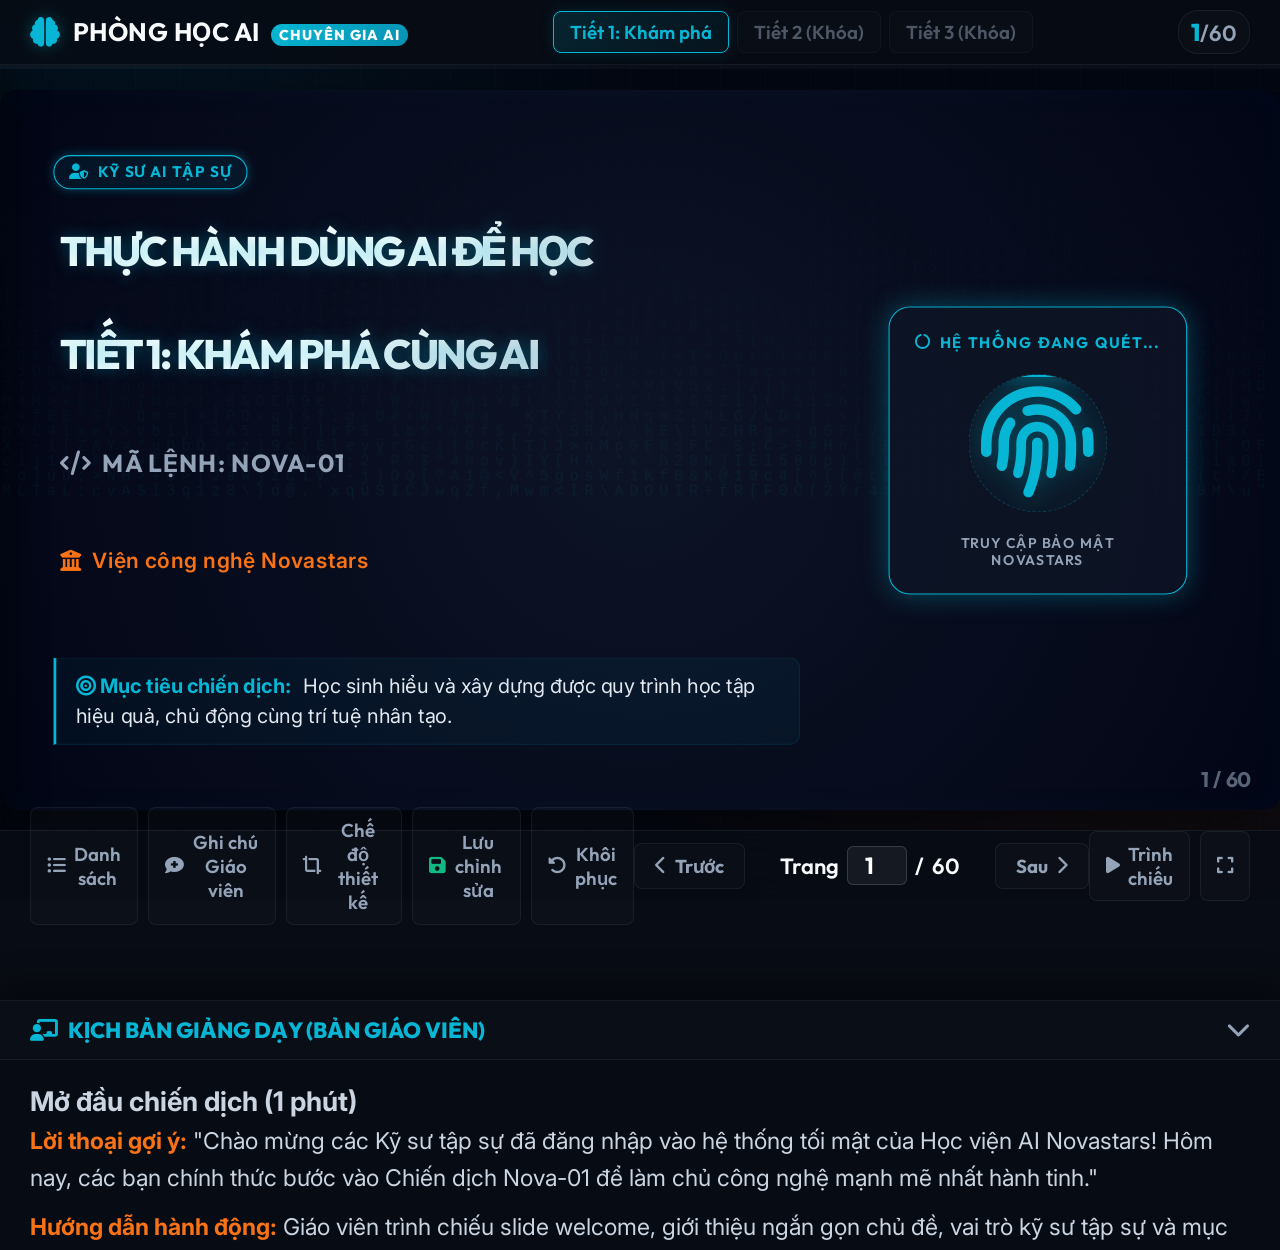
==== commit 6d7dac94: "Move STAGE-06 configuration slides before workspace slide and remove message highlights" ====
--- a/standalone_presentation.html
+++ b/standalone_presentation.html
@@ -5278,16 +5278,6 @@
     teacherNotes: `<h3>Hướng dẫn lập trình môn học</h3>`
   },
   {
-    id: "STAGE-06-ACT-03",
-    period: 1,
-    type: "act-workspace",
-    title: "THIẾT LẬP THUẬT TOÁN THỰC CHIẾN",
-    duration: 600, // 10 mins
-    workspaceType: "form-filling-blank",
-    instructions: "Nhiệm vụ Chế tạo: Hoàn thiện Phiếu thiết lập thuật toán: “Khi tối ưu hóa môn [Tên môn học] cùng AI, Kỹ sư chúng tôi sẽ hành động…”",
-    teacherNotes: `<h3>Lập trình phiếu môn học (10 phút)</h3>`
-  },
-  {
     id: "STAGE-06-ACT-04-1",
     period: 1,
     type: "act-report-subject",
@@ -5296,7 +5286,6 @@
     hoi: "Tôi là Kỹ sư điều khiển. Tôi đang giải quyết bài toán [nhập đề bài]. Hãy cung cấp cho tôi 2 bước gợi ý tư duy đầu tiên hoặc công thức cốt lõi. Tuyệt đối không được xuất ra đáp án cuối cùng.",
     kiemtra: "Đối chiếu công thức AI đưa ra với cơ sở dữ liệu Sách giáo khoa, thẩm định tính logic của các bước giải xem có khớp với thuật toán giảng dạy của thầy cô không.",
     lamlai: "Ngắt kết nối màn hình thiết bị. Tự giải lại toàn bộ bài toán vào vở bằng chính năng lực tư duy đã mở khóa của mình.",
-    message: "Sản phẩm thiết kế này là minh chứng: Công nghệ chỉ mạnh mẽ nhất khi được dẫn dắt bởi một Tư duy có chiến lược.",
     teacherNotes: `<h3>Cấu hình chuẩn môn Toán (2 phút)</h3>`
   },
   {
@@ -5308,7 +5297,6 @@
     hoi: "Hãy cung cấp cho tôi một bộ khung dàn ý 3 phần cho đề văn [nhập đề bài], kèm theo gợi ý 5 từ vựng đắt giá hoặc hình ảnh ẩn dụ độc đáo để tôi tham khảo phát triển bài viết.",
     kiemtra: "Thẩm định văn phong của AI để lọc bỏ các đoạn văn rập khuôn, thiếu cảm xúc tự nhiên hoặc bị đi chệch hướng tiêu chuẩn.",
     lamlai: "Ẩn toàn bộ phần gợi ý của AI. Tự chắp bút viết nên một tác phẩm văn học hoàn chỉnh bằng ngôn ngữ cá nhân và cảm xúc chân thật của chính mình.",
-    message: "Sản phẩm thiết kế này là minh chứng: Công nghệ chỉ mạnh mẽ nhất khi được dẫn dắt bởi một Tư duy có chiến lược.",
     teacherNotes: `<h3>Cấu hình chuẩn môn Ngữ văn (2 phút)</h3>`
   },
   {
@@ -5320,7 +5308,6 @@
     hoi: "Hãy đóng vai Chuyên gia ngôn ngữ, kiểm tra và quét toàn bộ lỗi ngữ pháp, từ vựng trong câu sau: [nhập câu của học sinh]. Hãy giải thích lý do tại sao sai và đề xuất cách sửa dễ hiểu nhất.",
     kiemtra: "Tra cứu ngược lại từ vựng AI gợi ý bằng các hệ từ điển chuẩn quốc tế (Cambridge/Oxford) để xác thực ngữ cảnh và cách phát âm chuẩn.",
     lamlai: "Không xem gợi ý nữa, tự viết lại câu đúng và thực hành phát âm to rõ ràng.",
-    message: "Sản phẩm thiết kế này là minh chứng: Công nghệ chỉ mạnh mẽ nhất khi được dẫn dắt bởi một Tư duy có chiến lược.",
     teacherNotes: `<h3>Cấu hình chuẩn môn Tiếng Anh (2 phút)</h3>`
   },
   {
@@ -5332,8 +5319,17 @@
     hoi: "Hãy đóng vai một Giáo sư Khoa học, giải thích nguyên lý vận hành của hiện tượng [tên hiện tượng] cho học sinh trung học hiểu một cách trực quan, sinh động nhất kèm ví dụ thực tế.",
     kiemtra: "Đối chiếu nghiêm ngặt thông tin AI cung cấp với các định luật, kiến thức chính thống trong Sách giáo khoa để loại bỏ thông tin sai lệch.",
     lamlai: "Tự mã hóa lại kiến thức bằng cách vẽ một sơ đồ tư duy (Mindmap) hoặc sơ đồ vòng tuần hoàn của hiện tượng ra giấy bằng ngôn ngữ của riêng mình.",
-    message: "Sản phẩm thiết kế này là minh chứng: Công nghệ chỉ mạnh mẽ nhất khi được dẫn dắt bởi một Tư duy có chiến lược.",
     teacherNotes: `<h3>Cấu hình chuẩn môn Khoa học (2 phút)</h3>`
+  },
+  {
+    id: "STAGE-06-ACT-03",
+    period: 1,
+    type: "act-workspace",
+    title: "THIẾT LẬP THUẬT TOÁN THỰC CHIẾN",
+    duration: 600, // 10 mins
+    workspaceType: "form-filling-blank",
+    instructions: "Nhiệm vụ Chế tạo: Hoàn thiện Phiếu thiết lập thuật toán: “Khi tối ưu hóa môn [Tên môn học] cùng AI, Kỹ sư chúng tôi sẽ hành động…”",
+    teacherNotes: `<h3>Lập trình phiếu môn học (10 phút)</h3>`
   },
   {
     id: "STAGE-06-ACT-05",
@@ -6144,10 +6140,12 @@
                             <p class="subject-step-text" contenteditable="true">${slide.lamlai}</p>
                         </div>
                     </div>
+                    ${slide.message ? `
                     <div class="report-highlight-banner" style="margin-top: 20px;">
                         <div class="report-highlight-icon"><i class="fa-solid fa-circle-nodes"></i></div>
                         <div class="report-highlight-text" contenteditable="true">${slide.message}</div>
                     </div>
+                    ` : ''}
                 </div>
             `;
             break;
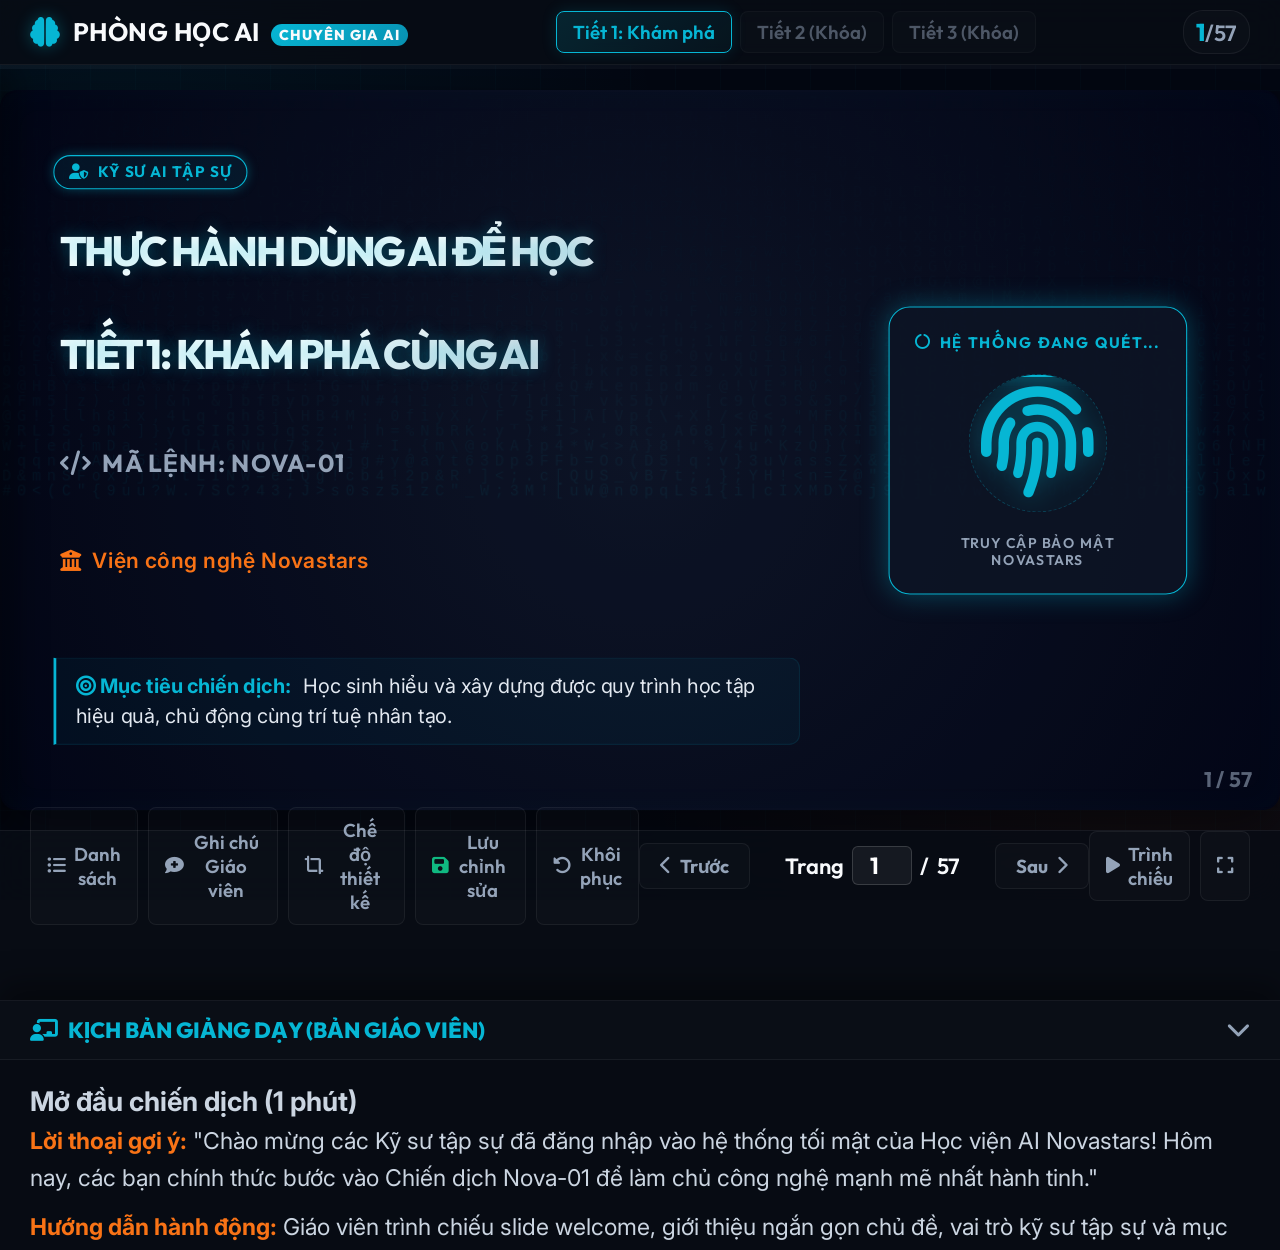
==== commit b94b8b33: "Remove Literature, English, and Science configuration slides in Stage 6" ====
--- a/standalone_presentation.html
+++ b/standalone_presentation.html
@@ -5288,39 +5288,7 @@
     lamlai: "Ngắt kết nối màn hình thiết bị. Tự giải lại toàn bộ bài toán vào vở bằng chính năng lực tư duy đã mở khóa của mình.",
     teacherNotes: `<h3>Cấu hình chuẩn môn Toán (2 phút)</h3>`
   },
-  {
-    id: "STAGE-06-ACT-04-2",
-    period: 1,
-    type: "act-report-subject",
-    subject: "MÔN NGỮ VĂN",
-    nghi: "Tự gạch đầu dòng các luận điểm cốt lõi (Lập cấu trúc dàn ý sơ bộ) và định hình cảm xúc, quan điểm cá nhân về đề bài.",
-    hoi: "Hãy cung cấp cho tôi một bộ khung dàn ý 3 phần cho đề văn [nhập đề bài], kèm theo gợi ý 5 từ vựng đắt giá hoặc hình ảnh ẩn dụ độc đáo để tôi tham khảo phát triển bài viết.",
-    kiemtra: "Thẩm định văn phong của AI để lọc bỏ các đoạn văn rập khuôn, thiếu cảm xúc tự nhiên hoặc bị đi chệch hướng tiêu chuẩn.",
-    lamlai: "Ẩn toàn bộ phần gợi ý của AI. Tự chắp bút viết nên một tác phẩm văn học hoàn chỉnh bằng ngôn ngữ cá nhân và cảm xúc chân thật của chính mình.",
-    teacherNotes: `<h3>Cấu hình chuẩn môn Ngữ văn (2 phút)</h3>`
-  },
-  {
-    id: "STAGE-06-ACT-04-3",
-    period: 1,
-    type: "act-report-subject",
-    subject: "MÔN TIẾNG ANH",
-    nghi: "Tự viết câu hoặc dịch đoạn văn bằng vốn từ vựng và cấu trúc ngữ pháp hiện tại trong não bộ trước khi tìm trợ giúp.",
-    hoi: "Hãy đóng vai Chuyên gia ngôn ngữ, kiểm tra và quét toàn bộ lỗi ngữ pháp, từ vựng trong câu sau: [nhập câu của học sinh]. Hãy giải thích lý do tại sao sai và đề xuất cách sửa dễ hiểu nhất.",
-    kiemtra: "Tra cứu ngược lại từ vựng AI gợi ý bằng các hệ từ điển chuẩn quốc tế (Cambridge/Oxford) để xác thực ngữ cảnh và cách phát âm chuẩn.",
-    lamlai: "Không xem gợi ý nữa, tự viết lại câu đúng và thực hành phát âm to rõ ràng.",
-    teacherNotes: `<h3>Cấu hình chuẩn môn Tiếng Anh (2 phút)</h3>`
-  },
-  {
-    id: "STAGE-06-ACT-04-4",
-    period: 1,
-    type: "act-report-subject",
-    subject: "MÔN KHOA HỌC TỰ NHIÊN",
-    nghi: "Tự quan sát các hiện tượng thực tiễn, truy xuất kiến thức nền tảng và đặt ra giả thuyết khoa học của riêng mình.",
-    hoi: "Hãy đóng vai một Giáo sư Khoa học, giải thích nguyên lý vận hành của hiện tượng [tên hiện tượng] cho học sinh trung học hiểu một cách trực quan, sinh động nhất kèm ví dụ thực tế.",
-    kiemtra: "Đối chiếu nghiêm ngặt thông tin AI cung cấp với các định luật, kiến thức chính thống trong Sách giáo khoa để loại bỏ thông tin sai lệch.",
-    lamlai: "Tự mã hóa lại kiến thức bằng cách vẽ một sơ đồ tư duy (Mindmap) hoặc sơ đồ vòng tuần hoàn của hiện tượng ra giấy bằng ngôn ngữ của riêng mình.",
-    teacherNotes: `<h3>Cấu hình chuẩn môn Khoa học (2 phút)</h3>`
-  },
+
   {
     id: "STAGE-06-ACT-03",
     period: 1,
@@ -5506,8 +5474,7 @@
 
     </script>
     <script>
-      const serverSavedState = {"slideObjectOffsets":{"P0-01":{".welcome-title_0":{"width":742.6843706845353,"height":174.38752937081128},".welcome-subject_0":{"width":651.7305088868394,"height":82.82813790112696}},"P0-02":{},"P0-03":{".role-info-card_0":{"dx":427.9728059332509,"dy":-252.93943139678615,"width":332.671875,"height":170},".role-info-card_1":{"dx":-192,"dy":36,"width":429.703125,"height":205},".role-info-card_2":{"dx":-185,"dy":41,"width":399.625,"height":199}},"STAGE-01":{".stage-title_0":{"width":862.8344334247528,"height":102.53279300496371}},"STAGE-01-ACT-01":{".act-intro-goal_0":{"width":501.625,"height":78},".act-intro-card_0":{"width":783.9346377604971,"height":461.39099913268217}},"STAGE-01-ACT-01B":{},"STAGE-01-ACT-02":{},"STAGE-01-ACT-03":{".workspace-timer-widget_0":{"width":232,"height":164,"dx":65,"dy":11}},"STAGE-01-ACT-04":{},"STAGE-01-ACT-05":{".transition-wrapper_0":{"width":839,"height":463},".transition-card_0":{"width":798.1161676319626,"height":342.4660257120215}},"STAGE-02":{".stage-title_0":{"dx":5,"dy":1}},"STAGE-02-ACT-01":{".act-intro-card_0":{"width":743.625,"height":510}},"STAGE-02-ACT-01B":{},"STAGE-02-ACT-03":{".mission-envelope-container_0":{"dx":-3,"dy":111},".workspace-timer-widget_0":{"dx":-4,"dy":106},".slide-heading_0":{"dx":-6,"dy":76}},"STAGE-02-ACT-05":{".transition-wrapper_0":{"width":830,"height":448},".transition-card_0":{"width":757,"height":326,"dx":24,"dy":-1}},"STAGE-03":{".stage-title_0":{"width":807,"height":230,"dx":-10,"dy":8},".radar-hud-circle_0":{"dx":-5.006180469715698,"dy":-90.11124845488257}},"STAGE-03-ACT-01":{".act-intro-title_0":{"width":613.2937739010353,"height":99.62548160435094,"dx":0,"dy":14.184177997527811},".act-intro-goal_0":{"dx":1.6687268232385661,"dy":35.04326328800989},".act-intro-card_0":{"width":695.2812845538956,"height":437.66824559611354}},"STAGE-03-ACT-01B":{},"STAGE-03-ACT-02":{},"STAGE-03-ACT-03":{},"STAGE-03-ACT-04":{},"STAGE-03-ACT-05":{},"STAGE-04":{},"STAGE-04-ACT-01":{".act-intro-card_0":{"width":699.6250261040346,"height":458.6081751197466},".act-intro-goal_0":{"dx":-3,"dy":18},".act-intro-title_0":{"dx":-1,"dy":1,"width":599.9874496931493,"height":90.67491736488671}},"STAGE-04-ACT-01B":{},"STAGE-04-ACT-02":{},"STAGE-04-ACT-03":{".matrix-grid_0":{"dx":-19,"dy":36},".workspace-timer-widget_0":{"dx":-1,"dy":45}},"STAGE-04-ACT-04":{},"STAGE-04-ACT-05":{".transition-wrapper_0":{"width":854,"height":515}},"STAGE-05":{},"STAGE-05-ACT-01":{".act-intro-title_0":{"width":890.625,"height":119,"dx":1,"dy":2},".act-intro-goal_0":{"dx":-3,"dy":33}},"STAGE-05-ACT-01B":{},"STAGE-05-ACT-03":{".drawing-placeholder_0":{"width":763,"height":512}},"STAGE-05-ACT-04":{},"STAGE-05-ACT-05":{},"STAGE-06":{".stage-title_0":{"width":743.453125,"height":118}},"STAGE-06-ACT-01":{".act-intro-title_0":{"width":869.625,"height":51,"dx":-2,"dy":36},".act-intro-goal_0":{"dx":0,"dy":85},".act-intro-card_0":{"width":838,"height":505}},"STAGE-06-ACT-01B":{},"STAGE-06-ACT-02":{},"STAGE-06-ACT-03":{},"STAGE-06-ACT-04-1":{},"STAGE-06-ACT-04-2":{},"STAGE-06-ACT-04-3":{},"STAGE-06-ACT-04-4":{},"STAGE-06-ACT-05":{},"STAGE-07":{},"STAGE-07-ACT-01":{".act-intro-title_0":{"width":583.625,"height":88},".act-intro-card_0":{"width":729.625,"height":543},".act-intro-goal_0":{"dx":3,"dy":100}},"STAGE-07-ACT-01B":{},"STAGE-07-ACT-03":{},"STAGE-07-ACT-05":{},"STAGE-08":{},"STAGE-08-ACT-01":{".act-intro-goal_0":{"width":605.625,"height":91,"dx":0,"dy":68},".act-intro-card_0":{"width":690,"height":527},".act-intro-title_0":{"dx":0,"dy":38}},"STAGE-08-ACT-01B":{},"STAGE-08-ACT-03":{},"STAGE-08-ACT-05":{},"END-01-1":{},"END-01-2":{},"END-01-3":{".takeaway-quote-box_0":{"dx":0,"dy":-17},".takeaway-large-card_0":{"width":897.8666666666667,"height":406.9927083333333}},"END-03":{},"END-04":{},"STAGE-02-ACT-02":{},"STAGE-05-ACT-02":{},"STAGE-07-ACT-02":{},"END-05":{".commitment-end-card_0":{"width":1100.1464541969253,"height":559.7058365754644}}},"slideTextEdits":{"P0-01":{"edit_4":"Học sinh hiểu và xây dựng được quy trình học tập hiệu quả, chủ động cùng trí tuệ nhân tạo.","edit_1":"THỰC HÀNH DÙNG AI ĐỂ HỌC<div><br><div class=\"drag-handle\" title=\"Kéo để di chuyển\"><i class=\"fa-solid fa-arrows-up-down-left-right\"></i></div><div class=\"resize-handle\" title=\"Kéo để co giãn\"><i class=\"fa-solid fa-up-right-and-down-left-from-center\"></i></div><div class=\"delete-handle\" title=\"Xóa phần tử khỏi slide\"><i class=\"fa-solid fa-trash\"></i></div><div>TIẾT 1: KHÁM PHÁ CÙNG AI</div></div>","edit_3":"<i class=\"fa-solid fa-building-columns\"></i>Viện công nghệ Novastars<div class=\"drag-handle\" title=\"Kéo để di chuyển\"><i class=\"fa-solid fa-arrows-up-down-left-right\"></i></div><div class=\"resize-handle\" title=\"Kéo để co giãn\"><i class=\"fa-solid fa-up-right-and-down-left-from-center\"></i></div><div class=\"delete-handle\" title=\"Xóa phần tử khỏi slide\"><i class=\"fa-solid fa-trash\"></i></div>"},"P0-03":{"edit_0":"chào mừng các kỸ SƯ công nghệ<span style=\"font-size: 1.55rem; -webkit-text-fill-color: transparent;\">!</span>","edit_1":"Vai trò","edit_2":"Trở thành các kỹ sư phân tích dữ liệu và tối ưu hóa cách thức con người tương tác với AI.","edit_4":"Giải mã nhật ký tương tác, phân tích tác động lỗi và thiết kế \"Thuật toán học tập thông minh\" tối ưu nhất."},"STAGE-01-ACT-01":{"edit_2":"<br><div><div><div class=\"drag-handle\" title=\"Kéo để di chuyển\"><i class=\"fa-solid fa-arrows-up-down-left-right\"></i></div><div class=\"resize-handle\" title=\"Kéo để co giãn\"><i class=\"fa-solid fa-up-right-and-down-left-from-center\"></i></div></div></div>","edit_0":"NHIỆM VỤ<div class=\"drag-handle\" title=\"Kéo để di chuyển\"><i class=\"fa-solid fa-arrows-up-down-left-right\"></i></div><div class=\"resize-handle\" title=\"Kéo để co giãn\"><i class=\"fa-solid fa-up-right-and-down-left-from-center\"></i></div><div class=\"delete-handle\" title=\"Xóa phần tử khỏi slide\"><i class=\"fa-solid fa-trash\"></i></div>","edit_1":"&nbsp;AI GIÚP HAY AI THAY?<div class=\"drag-handle\" title=\"Kéo để di chuyển\"><i class=\"fa-solid fa-arrows-up-down-left-right\"></i></div><div class=\"resize-handle\" title=\"Kéo để co giãn\"><i class=\"fa-solid fa-up-right-and-down-left-from-center\"></i></div><div class=\"delete-handle\" title=\"Xóa phần tử khỏi slide\"><i class=\"fa-solid fa-trash\"></i></div>"},"STAGE-01-ACT-01B":{"edit_2":"- Vở ghi chép<div><br><div>- Bút</div></div>","edit_4":"Cá nhân"},"STAGE-01-ACT-03":{"edit_2":"&nbsp; &nbsp;Đọc đề bài","edit_3":"&nbsp; Tự suy nghĩ","edit_4":"&nbsp; Hỏi AI khi gặp khó khăn","edit_5":"&nbsp; Kiểm tra lời giải của AI","edit_6":"&nbsp; Tự làm lại vào vở","edit_8":"&nbsp; Chụp đề bài","edit_9":"&nbsp; Gửi cho AI","edit_10":"&nbsp; Chép đáp án","edit_0":"AI GIÚP HAY AI THAY?","timer-display-STAGE-01-ACT-03":"03:57"},"STAGE-01-ACT-05":{"edit_3":"Một quy trình chuẩn để học với AI gồm những bước nào và từ đâu&nbsp;<span style=\"font-size: 1.3rem;\">mà có?</span>","edit_0":"<br>","edit_1":"Đã giải mã xong sự khác biệt giữa&nbsp;<div>\"Dùng AI để học\" và \"Để AI học hộ\".</div>"},"STAGE-02":{"edit_1":"NHẬN YÊU CẦU TỪ&nbsp;<div>KHÁCH HÀNG<div class=\"drag-handle\" title=\"Kéo để di chuyển\"><i class=\"fa-solid fa-arrows-up-down-left-right\"></i></div><div class=\"resize-handle\" title=\"Kéo để co giãn\"><i class=\"fa-solid fa-up-right-and-down-left-from-center\"></i></div></div>"},"STAGE-02-ACT-01":{"edit_2":"<br><div class=\"drag-handle\" title=\"Kéo để di chuyển\"><i class=\"fa-solid fa-arrows-up-down-left-right\"></i></div><div class=\"resize-handle\" title=\"Kéo để co giãn\"><i class=\"fa-solid fa-up-right-and-down-left-from-center\"></i></div>","edit_1":"NHIỆM VỤ&nbsp;<span style=\"font-size: 2.8rem;\">TỪ&nbsp;</span><div><span style=\"font-size: 2.8rem;\">HỌC VIỆN AI</span><div><div class=\"drag-handle\" title=\"Kéo để di chuyển\"><i class=\"fa-solid fa-arrows-up-down-left-right\"></i></div><div class=\"resize-handle\" title=\"Kéo để co giãn\"><i class=\"fa-solid fa-up-right-and-down-left-from-center\"></i></div></div></div>","edit_0":"NHIỆM VỤ<div class=\"drag-handle\" title=\"Kéo để di chuyển\"><i class=\"fa-solid fa-arrows-up-down-left-right\"></i></div><div class=\"resize-handle\" title=\"Kéo để co giãn\"><i class=\"fa-solid fa-up-right-and-down-left-from-center\"></i></div><div class=\"delete-handle\" title=\"Xóa phần tử khỏi slide\"><i class=\"fa-solid fa-trash\"></i></div>"},"STAGE-02-ACT-01B":{"edit_2":"- Giấy<div><div>- Bút</div></div>","edit_4":"Tổ hợp 4 Kỹ sư (Nhóm 4 học sinh)"},"STAGE-02-ACT-05":{"edit_3":"Làm sao để 'giải mã' và sắp xếp các hành động rời rạc thành&nbsp;<span style=\"font-size: 1.3rem;\">một&nbsp;</span><span style=\"font-size: 1.3rem;\">quy trình học tập tối ưu?</span>","edit_0":"<br>","edit_1":"Đã xác lập xong Mục tiêu nhiệm vụ."},"STAGE-03-ACT-01B":{"edit_2":"Nhận bộ thẻ hành động từ giáo viên","edit_4":"Nhóm 4 Kỹ sư","edit_0":"TRANG BỊ &amp; ĐỘI HÌNH&nbsp;<div class=\"drag-handle\" title=\"Kéo để di chuyển\"><i class=\"fa-solid fa-arrows-up-down-left-right\"></i></div><div class=\"resize-handle\" title=\"Kéo để co giãn\"><i class=\"fa-solid fa-up-right-and-down-left-from-center\"></i></div><div class=\"delete-handle\" title=\"Xóa phần tử khỏi slide\"><i class=\"fa-solid fa-trash\"></i></div>","edit_1":"Trang bị:","edit_3":"Đội hình:"},"STAGE-03-ACT-02":{"edit_3":"Bước 3:&nbsp;","edit_1":"Bước 1: Nhận bộ thẻ hành động từ Tổng chỉ huy (Giáo viên).","edit_0":"MÃ LỆNH VẬN HÀNH<div class=\"drag-handle\" title=\"Kéo để di chuyển\"><i class=\"fa-solid fa-arrows-up-down-left-right\"></i></div><div class=\"resize-handle\" title=\"Kéo để co giãn\"><i class=\"fa-solid fa-up-right-and-down-left-from-center\"></i></div><div class=\"delete-handle\" title=\"Xóa phần tử khỏi slide\"><i class=\"fa-solid fa-trash\"></i></div>","edit_2":"Bước 2:&nbsp;<span style=\"font-size: 25.3px;\">Thảo luận và phân loại các thẻ vào hai nhóm quy trình.</span>"},"STAGE-03-ACT-05":{"edit_3":"Nhưng tại sao các bước trong quy trình học hiệu quả lại quan trọng? Nếu lỡ bỏ qua một bước thì hệ quả sẽ ra sao?","edit_1":"Sự khác biệt giữa một quy trình học thông minh và một quy trình&nbsp;<span style=\"font-size: 1.3rem;\">đối phó.</span>"},"STAGE-04-ACT-01B":{"edit_2":"- Giấy viết<div>- Bút</div>","edit_4":"Duy trì nhóm 4 Kỹ sư"},"STAGE-04-ACT-04":{"edit_13":"Mỗi một bước trong ma trận đều có một vai trò không thể thay thế."},"STAGE-04-ACT-05":{"edit_1":"Bản chất, vai trò kỹ thuật và lỗ hổng tư duy khi thiếu hụt các bước&nbsp;<span style=\"font-size: 1.3rem;\">phản hồi.</span>","edit_2":"LỆNH TIẾP THEO","edit_3":"Triệu tập Hội đồng tối cao để chuẩn hóa và đóng gói Nguyên tắc vàng."},"STAGE-05-ACT-01B":{"edit_2":"- Giấy viết<div>- Bút</div>","edit_4":"Cá nhân"},"STAGE-05-ACT-04":{"edit_1":"NGHĨ&nbsp;<div><br></div>","edit_2":"HỎI&nbsp;<div><br></div>","edit_4":"LÀM LẠI&nbsp;<div><br></div>","edit_0":"THUẬT TOÁN CHUẨN HÓA QUỐC TẾ NOVASTARS<div class=\"drag-handle\" title=\"Kéo để di chuyển\"><i class=\"fa-solid fa-arrows-up-down-left-right\"></i></div><div class=\"resize-handle\" title=\"Kéo để co giãn\"><i class=\"fa-solid fa-up-right-and-down-left-from-center\"></i></div><div class=\"delete-handle\" title=\"Xóa phần tử khỏi slide\"><i class=\"fa-solid fa-trash\"></i></div>","edit_5":"\"AI LÀ TRỢ LÝ HỖ TRỢ VIỆC HỌC. AI KHÔNG THAY THẾ VIỆC HỌC.\""},"STAGE-05-ACT-05":{"edit_1":"Công thức vàng của một Chuyên gia AI thực thụ khi đứng trước&nbsp;<span style=\"font-size: 1.3rem;\">bài học mới.</span>","edit_3":"Làm sao để biến công thức này thành một công cụ thực chiến cho từng môn học cụ thể<span style=\"font-size: 1.3rem;\">?</span>"},"STAGE-06-ACT-01B":{"edit_2":"- Nhận phiếu thiết kế quy trình<div>- Bút</div>","edit_4":"Nhóm 4 Kỹ sư"},"STAGE-07-ACT-01":{"edit_1":"NHẬT KÝ&nbsp;<div>CHUYÊN GIA AI<div class=\"drag-handle\" title=\"Kéo để di chuyển\"><i class=\"fa-solid fa-arrows-up-down-left-right\"></i></div><div class=\"resize-handle\" title=\"Kéo để co giãn\"><i class=\"fa-solid fa-up-right-and-down-left-from-center\"></i></div></div>","edit_2":"<br><div class=\"drag-handle\" title=\"Kéo để di chuyển\"><i class=\"fa-solid fa-arrows-up-down-left-right\"></i></div><div class=\"resize-handle\" title=\"Kéo để co giãn\"><i class=\"fa-solid fa-up-right-and-down-left-from-center\"></i></div><div class=\"delete-handle\" title=\"Xóa phần tử khỏi slide\"><i class=\"fa-solid fa-trash\"></i></div>","edit_0":"NHIỆM VỤ<div class=\"drag-handle\" title=\"Kéo để di chuyển\"><i class=\"fa-solid fa-arrows-up-down-left-right\"></i></div><div class=\"resize-handle\" title=\"Kéo để co giãn\"><i class=\"fa-solid fa-up-right-and-down-left-from-center\"></i></div><div class=\"delete-handle\" title=\"Xóa phần tử khỏi slide\"><i class=\"fa-solid fa-trash\"></i></div>"},"STAGE-07-ACT-01B":{"edit_2":"- Bút<div><div>- Phiếu nhật ký</div></div>","edit_4":"Cá nhân"},"STAGE-08-ACT-01":{"edit_2":"<br><div><div class=\"drag-handle\" title=\"Kéo để di chuyển\"><i class=\"fa-solid fa-arrows-up-down-left-right\"></i></div><div class=\"resize-handle\" title=\"Kéo để co giãn\"><i class=\"fa-solid fa-up-right-and-down-left-from-center\"></i></div></div>","edit_0":"NHIỆM VỤ<div class=\"drag-handle\" title=\"Kéo để di chuyển\"><i class=\"fa-solid fa-arrows-up-down-left-right\"></i></div><div class=\"resize-handle\" title=\"Kéo để co giãn\"><i class=\"fa-solid fa-up-right-and-down-left-from-center\"></i></div><div class=\"delete-handle\" title=\"Xóa phần tử khỏi slide\"><i class=\"fa-solid fa-trash\"></i></div>"},"STAGE-08-ACT-01B":{"edit_2":"Phiếu cam kết hành động tuần"},"STAGE-08-ACT-05":{"edit_1":"<br>","edit_0":"<br>","edit_2":"LỆNH TIẾP THEO","edit_3":"Đóng gói toàn bộ hành trình, đóng khóa bài học để lưu trữ vào máy chủ trung tâm."},"END-01-1":{"edit_2":"<strong>&nbsp; &nbsp; &nbsp;Học thực sự (Chủ động):</strong> Dùng AI làm trợ lý kích hoạt tư duy; tự suy nghĩ, phản biện và tự thực hành để thấu hiểu sâu sắc kiến thức.","edit_3":"<strong>&nbsp; &nbsp; &nbsp;Đối phó (Thụ động):</strong> Sao chép nguyên văn đáp án từ AI để nộp bài; bài tập hoàn thành nhưng bộ não không đọng lại kiến thức.","edit_0":"TỔNG KẾT","edit_1":"HỌC THỰC SỰ VÀ HỌC ĐỐI PHÓ"},"END-01-2":{"edit_0":"TỔNG KẾT"},"END-01-3":{"edit_0":"TỔNG KẾT","edit_1":"<br>","edit_3":"<br><div><div class=\"drag-handle\" title=\"Kéo để di chuyển\"><i class=\"fa-solid fa-arrows-up-down-left-right\"></i></div><div class=\"resize-handle\" title=\"Kéo để co giãn\"><i class=\"fa-solid fa-up-right-and-down-left-from-center\"></i></div><div class=\"delete-handle\" title=\"Xóa phần tử khỏi slide\"><i class=\"fa-solid fa-trash\"></i></div></div>","edit_2":"\"AI hỗ trợ việc học.&nbsp;<div>AI không thay thế việc học.\"<div class=\"drag-handle\" title=\"Kéo để di chuyển\"><i class=\"fa-solid fa-arrows-up-down-left-right\"></i></div><div class=\"resize-handle\" title=\"Kéo để co giãn\"><i class=\"fa-solid fa-up-right-and-down-left-from-center\"></i></div><div class=\"delete-handle\" title=\"Xóa phần tử khỏi slide\"><i class=\"fa-solid fa-trash\"></i></div></div>"},"END-03":{"edit_1":"Để học cùng AI mà vẫn hiểu bài sâu và nhớ bài lâu, ta bắt buộc phải làm chủ cuộc chơi tư duy bằng cách tuân thủ nghiêm ngặt quy trình: Chủ động Nghĩ độc lập → Khôn ngoan khi Hỏi AI → Tỉnh táo Kiểm tra chéo thông tin → Kiên trì Làm lại bằng chính năng lực của mình.","bq-revisit-answer":"Để học cùng AI mà vẫn hiểu bài sâu và nhớ bài lâu, hãy tuân thủ nghiêm ngặt quy trình:&nbsp;<div><b><i>Chủ động Nghĩ độc lập → Khôn ngoan khi Hỏi AI → Tỉnh táo Kiểm tra chéo thông tin → Kiên trì Làm lại bằng chính năng lực của mình.</i></b></div>","bq-revisit-question":"Làm&nbsp;<span style=\"font-size: 1.8rem;\">thế nào để học cùng AI mà vẫn thực sự hiểu\n     bài?&nbsp;</span><div class=\"drag-handle\" title=\"Kéo để di chuyển\"><i class=\"fa-solid fa-arrows-up-down-left-right\"></i></div><div class=\"resize-handle\" title=\"Kéo để co giãn\"><i class=\"fa-solid fa-up-right-and-down-left-from-center\"></i></div><div class=\"delete-handle\" title=\"Xóa phần tử khỏi slide\"><i class=\"fa-solid fa-trash\"></i></div>"},"STAGE-06-ACT-01":{"edit_2":"<br><div class=\"drag-handle\" title=\"Kéo để di chuyển\"><span class=\"fa-solid fa-arrows-up-down-left-right\"></span></div><div class=\"resize-handle\" title=\"Kéo để co giãn\"><i class=\"fa-solid fa-up-right-and-down-left-from-center\"></i></div>","edit_0":"NHIỆM VỤ<div class=\"drag-handle\" title=\"Kéo để di chuyển\"><i class=\"fa-solid fa-arrows-up-down-left-right\"></i></div><div class=\"resize-handle\" title=\"Kéo để co giãn\"><i class=\"fa-solid fa-up-right-and-down-left-from-center\"></i></div><div class=\"delete-handle\" title=\"Xóa phần tử khỏi slide\"><i class=\"fa-solid fa-trash\"></i></div>"},"STAGE-04-ACT-03":{"edit_0":"MA TRẬN PHÂN TÍCH VAI TRÒ<div class=\"drag-handle\" title=\"Kéo để di chuyển\"><i class=\"fa-solid fa-arrows-up-down-left-right\"></i></div><div class=\"resize-handle\" title=\"Kéo để co giãn\"><i class=\"fa-solid fa-up-right-and-down-left-from-center\"></i></div><div class=\"delete-handle\" title=\"Xóa phần tử khỏi slide\"><i class=\"fa-solid fa-trash\"></i></div>","timer-display-STAGE-04-ACT-03":"06:00"},"P0-02":{"edit_0":"<i class=\"fa-solid fa-circle-question\"></i> câu hỏi lớn<div class=\"drag-handle\" title=\"Kéo để di chuyển\"><i class=\"fa-solid fa-arrows-up-down-left-right\"></i></div><div class=\"resize-handle\" title=\"Kéo để co giãn\"><i class=\"fa-solid fa-up-right-and-down-left-from-center\"></i></div><div class=\"delete-handle\" title=\"Xóa phần tử khỏi slide\"><i class=\"fa-solid fa-trash\"></i></div>","edit_1":"<div><h2 class=\"bq-text text-glow-green draggable-object\" id=\"bq-revisit-question\" data-el-key=\"bq-revisit-question\" style=\"padding: 0.1em 6px 0.12em; transition: 0.25s; font-family: Outfit, Inter, sans-serif; font-size: 1.8rem; line-height: 1.45; outline: rgb(6, 182, 212) dashed 2px; outline-offset: 6px; background-image: initial; background-position: initial; background-size: initial; background-repeat: initial; background-attachment: initial; background-origin: initial; background-clip: initial; border-radius: 6px; box-shadow: rgba(6, 182, 212, 0.1) 0px 0px 15px;\">Làm <span style=\"font-size: 1.8rem;\">thế nào để học cùng AI mà vẫn thực sự hiểu bài?&nbsp;</span></h2></div><div class=\"drag-handle\" title=\"Kéo để di chuyển\"><i class=\"fa-solid fa-arrows-up-down-left-right\"></i></div><div class=\"resize-handle\" title=\"Kéo để co giãn\"><i class=\"fa-solid fa-up-right-and-down-left-from-center\"></i></div><div class=\"delete-handle\" title=\"Xóa phần tử khỏi slide\"><i class=\"fa-solid fa-trash\"></i></div>"},"STAGE-03":{"edit_1":"THU THẬP&nbsp;<div>THÔNG TIN<div class=\"drag-handle\" title=\"Kéo để di chuyển\"><i class=\"fa-solid fa-arrows-up-down-left-right\"></i></div><div class=\"resize-handle\" title=\"Kéo để co giãn\"><i class=\"fa-solid fa-up-right-and-down-left-from-center\"></i></div><div class=\"delete-handle\" title=\"Xóa phần tử khỏi slide\"><i class=\"fa-solid fa-trash\"></i></div></div>"},"STAGE-04":{"edit_1":"PHÂN TÍCH&nbsp;<div>PHẢN HỒI AI<div class=\"drag-handle\" title=\"Kéo để di chuyển\"><i class=\"fa-solid fa-arrows-up-down-left-right\"></i></div><div class=\"resize-handle\" title=\"Kéo để co giãn\"><i class=\"fa-solid fa-up-right-and-down-left-from-center\"></i></div><div class=\"delete-handle\" title=\"Xóa phần tử khỏi slide\"><i class=\"fa-solid fa-trash\"></i></div></div>"},"STAGE-06-ACT-03":{"edit_3":"(Chúng tôi sẽ tự suy nghĩ điều gì trước?)<br><br>&nbsp;_______________________<span style=\"font-size: 20.9px;\">_______________________</span><span style=\"font-size: 20.9px;\">_______________________</span>","edit_4":"(Chúng tôi sẽ nhập câu lệnh/prompt gì để hỏi AI?)<br><br>&nbsp;___________________<span style=\"font-size: 20.9px;\">_______________________</span><span style=\"font-size: 20.9px;\">____________________________</span>","edit_5":"(Chúng tôi kiểm tra tính đúng đắn bằng cách nào?)<br><br>&nbsp;______________<span style=\"font-size: 20.9px;\">_______________________</span><span style=\"font-size: 20.9px;\">_______________________</span><span style=\"font-size: 20.9px;\">__________</span>","edit_6":"(Chúng tôi tự luyện tập lại ra sao?)<br><br>&nbsp;__________________________<span style=\"font-size: 20.9px;\">_______________________</span><span style=\"font-size: 20.9px;\">____________________</span>","edit_2":"Khi học môn ____________ với AI, chúng tôi sẽ:<div><br></div>"},"STAGE-07":{"edit_1":"NHẬT KÝ&nbsp;<div>CHUYÊN GIA AI<div class=\"drag-handle\" title=\"Kéo để di chuyển\"><i class=\"fa-solid fa-arrows-up-down-left-right\"></i></div><div class=\"resize-handle\" title=\"Kéo để co giãn\"><i class=\"fa-solid fa-up-right-and-down-left-from-center\"></i></div><div class=\"delete-handle\" title=\"Xóa phần tử khỏi slide\"><i class=\"fa-solid fa-trash\"></i></div></div>"},"STAGE-02-ACT-03":{"timer-display-STAGE-02-ACT-03":"04:00"},"STAGE-03-ACT-03":{"timer-display-STAGE-03-ACT-03":"08:00","edit_2":"CỔNG 01: <br>Quy trình Học tập Hiệu quả (Hệ thống Xanh)","edit_6":"CỔNG 02: <br>Quy trình Đối phó/Lười biếng (Hệ thống Lỗi)","edit_1":"Nhiệm vụ phân loại: Hãy lập trình, đưa các thẻ hành động về đúng nhóm quy trình:","edit_0":"PHÂN loại quy trình<div class=\"drag-handle\" title=\"Kéo để di chuyển\"><i class=\"fa-solid fa-arrows-up-down-left-right\"></i></div><div class=\"resize-handle\" title=\"Kéo để co giãn\"><i class=\"fa-solid fa-up-right-and-down-left-from-center\"></i></div><div class=\"delete-handle\" title=\"Xóa phần tử khỏi slide\"><i class=\"fa-solid fa-trash\"></i></div>","edit_10":"Quy trình chỉ hoàn thành nhiệm vụ (Hệ thống Lỗi)","edit_9":"Quy trình Học tập Hiệu quả (Hệ thống Xanh)"},"STAGE-07-ACT-03":{"timer-display-STAGE-07-ACT-03":"04:00"},"STAGE-06-ACT-05":{"edit_3":"Nhìn lại hành trình từ đầu tiết học, bản thân mỗi chuyên gia đã nhận ra điều gì cho riêng mình?","edit_0":"<br>"},"STAGE-01-ACT-04":{"edit_3":"Sự khác biệt nằm ở Quy trình tương tác: CHỦ ĐỘNG ĐIỀU KHIỂN (Nam) và THỤ ĐỘNG PHỤ THUỘC (Lan)."},"STAGE-03-ACT-01":{"edit_2":"<br><div class=\"drag-handle\" title=\"Kéo để di chuyển\"><i class=\"fa-solid fa-arrows-up-down-left-right\"></i></div><div class=\"resize-handle\" title=\"Kéo để co giãn\"><i class=\"fa-solid fa-up-right-and-down-left-from-center\"></i></div><div class=\"delete-handle\" title=\"Xóa phần tử khỏi slide\"><i class=\"fa-solid fa-trash\"></i></div>","edit_0":"NHIỆM VỤ<div class=\"drag-handle\" title=\"Kéo để di chuyển\"><i class=\"fa-solid fa-arrows-up-down-left-right\"></i></div><div class=\"resize-handle\" title=\"Kéo để co giãn\"><i class=\"fa-solid fa-up-right-and-down-left-from-center\"></i></div><div class=\"delete-handle\" title=\"Xóa phần tử khỏi slide\"><i class=\"fa-solid fa-trash\"></i></div>","edit_1":"GIẢI MÃ CÁCH HỌC<div class=\"drag-handle\" title=\"Kéo để di chuyển\"><i class=\"fa-solid fa-arrows-up-down-left-right\"></i></div><div class=\"resize-handle\" title=\"Kéo để co giãn\"><i class=\"fa-solid fa-up-right-and-down-left-from-center\"></i></div><div class=\"delete-handle\" title=\"Xóa phần tử khỏi slide\"><i class=\"fa-solid fa-trash\"></i></div>"},"STAGE-04-ACT-01":{"edit_2":"<br><div class=\"drag-handle\" title=\"Kéo để di chuyển\"><i class=\"fa-solid fa-arrows-up-down-left-right\"></i></div><div class=\"resize-handle\" title=\"Kéo để co giãn\"><i class=\"fa-solid fa-up-right-and-down-left-from-center\"></i></div><div class=\"delete-handle\" title=\"Xóa phần tử khỏi slide\"><i class=\"fa-solid fa-trash\"></i></div>","edit_0":"NHIỆM VỤ<div class=\"drag-handle\" title=\"Kéo để di chuyển\"><i class=\"fa-solid fa-arrows-up-down-left-right\"></i></div><div class=\"resize-handle\" title=\"Kéo để co giãn\"><i class=\"fa-solid fa-up-right-and-down-left-from-center\"></i></div><div class=\"delete-handle\" title=\"Xóa phần tử khỏi slide\"><i class=\"fa-solid fa-trash\"></i></div>","edit_1":"THẨM ĐỊNH:&nbsp;<div>MỖI BƯỚC GIÚP GÌ?<div class=\"drag-handle\" title=\"Kéo để di chuyển\"><i class=\"fa-solid fa-arrows-up-down-left-right\"></i></div><div class=\"resize-handle\" title=\"Kéo để co giãn\"><i class=\"fa-solid fa-up-right-and-down-left-from-center\"></i></div><div class=\"delete-handle\" title=\"Xóa phần tử khỏi slide\"><i class=\"fa-solid fa-trash\"></i></div></div>"},"STAGE-04-ACT-02":{"edit_1":"Bước 1: Quan sát bảng hiển thị trên màn hình.","edit_2":"Bước 2: Thảo luận nhóm để tìm ra 'Chức năng' và hệ quả 'Nếu ngắt mạch' (Bỏ qua bước) của 4 vi mạch (bước) cốt lõi."},"STAGE-05-ACT-01":{"edit_1":"ĐẠI HỘI ĐỒNG KỸ SƯ AI NOVASTARS<div class=\"drag-handle\" title=\"Kéo để di chuyển\"><i class=\"fa-solid fa-arrows-up-down-left-right\"></i></div><div class=\"resize-handle\" title=\"Kéo để co giãn\"><i class=\"fa-solid fa-up-right-and-down-left-from-center\"></i></div><div class=\"delete-handle\" title=\"Xóa phần tử khỏi slide\"><i class=\"fa-solid fa-trash\"></i></div>","edit_0":"NHIỆM VỤ<div class=\"drag-handle\" title=\"Kéo để di chuyển\"><i class=\"fa-solid fa-arrows-up-down-left-right\"></i></div><div class=\"resize-handle\" title=\"Kéo để co giãn\"><i class=\"fa-solid fa-up-right-and-down-left-from-center\"></i></div><div class=\"delete-handle\" title=\"Xóa phần tử khỏi slide\"><i class=\"fa-solid fa-trash\"></i></div>"},"STAGE-05-ACT-02":{"edit_2":"Bước 2: Các đại diện lên thuyết minh và trình bày sơ đồ quy trình của nhóm mình."},"STAGE-05-ACT-03":{"edit_1":"Đề bài Hội nghị: Tổng hợp, vẽ lại và trình bày Sơ đồ quy trình chuẩn hóa:<div>\"ĐIỀU KHIỂN AI HỌC TẬP\".</div>"},"STAGE-06-ACT-02":{"edit_1":"Bước 1: Đại diện bốc thăm nhận môn học (Toán, Văn, Anh, Khoa học).","edit_2":"Bước 2: Phân tích đặc tính dữ liệu bài tập đặc trưng của môn học đó."},"STAGE-06-ACT-04-1":{"edit_0":"<i class=\"fa-solid fa-calculator\"></i> CẤU HÌNH: MÔN TOÁN<div class=\"drag-handle\" title=\"Kéo để di chuyển\"><i class=\"fa-solid fa-arrows-up-down-left-right\"></i></div><div class=\"resize-handle\" title=\"Kéo để co giãn\"><i class=\"fa-solid fa-up-right-and-down-left-from-center\"></i></div><div class=\"delete-handle\" title=\"Xóa phần tử khỏi slide\"><i class=\"fa-solid fa-trash\"></i></div>"},"STAGE-06-ACT-04-2":{"edit_0":"<i class=\"fa-solid fa-pen-nib\"></i> CẤU HÌNH: MÔN NGỮ VĂN<div class=\"drag-handle\" title=\"Kéo để di chuyển\"><i class=\"fa-solid fa-arrows-up-down-left-right\"></i></div><div class=\"resize-handle\" title=\"Kéo để co giãn\"><i class=\"fa-solid fa-up-right-and-down-left-from-center\"></i></div><div class=\"delete-handle\" title=\"Xóa phần tử khỏi slide\"><i class=\"fa-solid fa-trash\"></i></div>"},"STAGE-06-ACT-04-3":{"edit_0":"<i class=\"fa-solid fa-language\"></i> CẤU HÌNH: MÔN TIẾNG ANH<div class=\"drag-handle\" title=\"Kéo để di chuyển\"><i class=\"fa-solid fa-arrows-up-down-left-right\"></i></div><div class=\"resize-handle\" title=\"Kéo để co giãn\"><i class=\"fa-solid fa-up-right-and-down-left-from-center\"></i></div><div class=\"delete-handle\" title=\"Xóa phần tử khỏi slide\"><i class=\"fa-solid fa-trash\"></i></div>"},"STAGE-06-ACT-04-4":{"edit_0":"<i class=\"fa-solid fa-flask\"></i> CẤU HÌNH: MÔN KHOA HỌC TỰ NHIÊN<div class=\"drag-handle\" title=\"Kéo để di chuyển\"><i class=\"fa-solid fa-arrows-up-down-left-right\"></i></div><div class=\"resize-handle\" title=\"Kéo để co giãn\"><i class=\"fa-solid fa-up-right-and-down-left-from-center\"></i></div><div class=\"delete-handle\" title=\"Xóa phần tử khỏi slide\"><i class=\"fa-solid fa-trash\"></i></div>"},"STAGE-07-ACT-02":{"edit_3":"Bước 3: Chia sẻ trước toàn Hội đồng lớp học."},"STAGE-07-ACT-05":{"edit_0":"<br>","edit_2":"LỆNH TIẾP THEO","edit_3":"Kích hoạt Thử thách thực địa bên ngoài phòng&nbsp;<div>thí nghiệm.</div>"},"END-05":{"edit_1":"<b>NGHĨ</b>: Luôn tự suy nghĩ và nháp bài trước khi tìm AI.","edit_2":"<b>HỎI</b>: Chỉ hỏi gợi ý cách làm, tuyệt đối không xin đáp án.","edit_3":"<b>KIỂM TRA</b>: Luôn đối chiếu lời giải của AI với Sách giáo khoa.","edit_4":"<b>LÀM LẠI</b>: Tắt thiết bị, tự tay giải lại bài bằng năng lực của mình."},"STAGE-01":{"edit_1":"MỞ KHÓA NHIỆM VỤ<div class=\"drag-handle\" title=\"Kéo để di chuyển\"><i class=\"fa-solid fa-arrows-up-down-left-right\"></i></div><div class=\"resize-handle\" title=\"Kéo để co giãn\"><i class=\"fa-solid fa-up-right-and-down-left-from-center\"></i></div><div class=\"delete-handle\" title=\"Xóa phần tử khỏi slide\"><i class=\"fa-solid fa-trash\"></i></div>"},"STAGE-01-ACT-02":{"edit_0":"MÃ LỆNH VẬN HÀNH<div class=\"drag-handle\" title=\"Kéo để di chuyển\"><i class=\"fa-solid fa-arrows-up-down-left-right\"></i></div><div class=\"resize-handle\" title=\"Kéo để co giãn\"><i class=\"fa-solid fa-up-right-and-down-left-from-center\"></i></div><div class=\"delete-handle\" title=\"Xóa phần tử khỏi slide\"><i class=\"fa-solid fa-trash\"></i></div>","edit_3":"Bước 3: Đại diện nhóm kỹ sư phát biểu trước Hội đồng chuyên gia."},"STAGE-03-ACT-04":{"edit_7":"<i class=\"fa-solid fa-circle-exclamation\"></i> Quy trình Chỉ để hoàn thành nhiệm vụ (Hệ thống Lỗi):","edit_10":"<br>"},"STAGE-06":{"edit_1":"THỬ NGHIỆM QUY TRÌNH<div class=\"drag-handle\" title=\"Kéo để di chuyển\"><i class=\"fa-solid fa-arrows-up-down-left-right\"></i></div><div class=\"resize-handle\" title=\"Kéo để co giãn\"><i class=\"fa-solid fa-up-right-and-down-left-from-center\"></i></div><div class=\"delete-handle\" title=\"Xóa phần tử khỏi slide\"><i class=\"fa-solid fa-trash\"></i></div>"}},"slideSortingState":{"STAGE-03-ACT-03":{"tag-STAGE-03-ACT-03-5":"sorting-pool","tag-STAGE-03-ACT-03-2":"sorting-pool","tag-STAGE-03-ACT-03-0":"sorting-pool","tag-STAGE-03-ACT-03-6":"sorting-pool","tag-STAGE-03-ACT-03-4":"sorting-pool","tag-STAGE-03-ACT-03-1":"sorting-pool","tag-STAGE-03-ACT-03-3":"sorting-pool"}},"slideCheckboxStates":{},"slideHiddenElements":{"P0-02":[".bq-sub_0"],"STAGE-05-ACT-01":[".act-intro-goal_0"],"STAGE-02-ACT-03":[".slide-heading_0"],"STAGE-03-ACT-02":[".step-item-card_2",".step-item-card_3"],"STAGE-08":[".mission-activation-grid_0"]},"slideTimerDurations":{"STAGE-01-ACT-03":240,"STAGE-02-ACT-03":240,"STAGE-03-ACT-03":480,"STAGE-04-ACT-03":360,"STAGE-07-ACT-03":240}}
-;
+      const serverSavedState = {"slideObjectOffsets":{"P0-01":{".welcome-title_0":{"width":742.6843706845353,"height":174.38752937081128},".welcome-subject_0":{"width":651.7305088868394,"height":82.82813790112696}},"P0-02":{},"P0-03":{".role-info-card_0":{"dx":427.9728059332509,"dy":-252.93943139678615,"width":332.671875,"height":170},".role-info-card_1":{"dx":-192,"dy":36,"width":429.703125,"height":205},".role-info-card_2":{"dx":-185,"dy":41,"width":399.625,"height":199}},"STAGE-01":{".stage-title_0":{"width":862.8344334247528,"height":102.53279300496371}},"STAGE-01-ACT-01":{".act-intro-goal_0":{"width":501.625,"height":78},".act-intro-card_0":{"width":783.9346377604971,"height":461.39099913268217}},"STAGE-01-ACT-01B":{},"STAGE-01-ACT-02":{},"STAGE-01-ACT-03":{".workspace-timer-widget_0":{"width":232,"height":164,"dx":9.097651421508033,"dy":9.331273176761433}},"STAGE-01-ACT-04":{},"STAGE-01-ACT-05":{".transition-wrapper_0":{"width":839,"height":463},".transition-card_0":{"width":798.1161676319626,"height":342.4660257120215}},"STAGE-02":{".stage-title_0":{"dx":5,"dy":1}},"STAGE-02-ACT-01":{".act-intro-card_0":{"width":743.625,"height":510}},"STAGE-02-ACT-01B":{},"STAGE-02-ACT-03":{".mission-envelope-container_0":{"dx":-3,"dy":111},".workspace-timer-widget_0":{"dx":-4,"dy":106},".slide-heading_0":{"dx":-6,"dy":76}},"STAGE-02-ACT-05":{".transition-wrapper_0":{"width":830,"height":448},".transition-card_0":{"width":757,"height":326,"dx":24,"dy":-1}},"STAGE-03":{".stage-title_0":{"width":807,"height":230,"dx":-10,"dy":8},".radar-hud-circle_0":{"dx":-5.006180469715698,"dy":-90.11124845488257}},"STAGE-03-ACT-01":{".act-intro-title_0":{"width":613.2937739010353,"height":99.62548160435094,"dx":0,"dy":14.184177997527811},".act-intro-goal_0":{"dx":1.6687268232385661,"dy":35.04326328800989},".act-intro-card_0":{"width":695.2812845538956,"height":437.66824559611354}},"STAGE-03-ACT-01B":{},"STAGE-03-ACT-02":{},"STAGE-03-ACT-03":{},"STAGE-03-ACT-04":{},"STAGE-03-ACT-05":{},"STAGE-04":{},"STAGE-04-ACT-01":{".act-intro-card_0":{"width":699.6250261040346,"height":458.6081751197466},".act-intro-goal_0":{"dx":-3,"dy":18},".act-intro-title_0":{"dx":-1,"dy":1,"width":599.9874496931493,"height":90.67491736488671}},"STAGE-04-ACT-01B":{},"STAGE-04-ACT-02":{},"STAGE-04-ACT-03":{".matrix-grid_0":{"dx":-19,"dy":36},".workspace-timer-widget_0":{"dx":-1,"dy":45}},"STAGE-04-ACT-04":{},"STAGE-04-ACT-05":{".transition-wrapper_0":{"width":854,"height":515}},"STAGE-05":{},"STAGE-05-ACT-01":{".act-intro-title_0":{"width":890.625,"height":119,"dx":1,"dy":2},".act-intro-goal_0":{"dx":-3,"dy":33}},"STAGE-05-ACT-01B":{},"STAGE-05-ACT-03":{".drawing-placeholder_0":{"width":763,"height":512}},"STAGE-05-ACT-04":{},"STAGE-05-ACT-05":{},"STAGE-06":{".stage-title_0":{"width":743.453125,"height":118}},"STAGE-06-ACT-01":{".act-intro-title_0":{"width":869.625,"height":51,"dx":-2,"dy":36},".act-intro-goal_0":{"dx":0,"dy":85},".act-intro-card_0":{"width":838,"height":505}},"STAGE-06-ACT-01B":{},"STAGE-06-ACT-02":{},"STAGE-06-ACT-03":{},"STAGE-06-ACT-04-1":{},"STAGE-06-ACT-04-2":{},"STAGE-06-ACT-04-3":{},"STAGE-06-ACT-04-4":{},"STAGE-06-ACT-05":{},"STAGE-07":{},"STAGE-07-ACT-01":{".act-intro-title_0":{"width":583.625,"height":88},".act-intro-card_0":{"width":729.625,"height":543},".act-intro-goal_0":{"dx":3,"dy":100}},"STAGE-07-ACT-01B":{},"STAGE-07-ACT-03":{},"STAGE-07-ACT-05":{},"STAGE-08":{},"STAGE-08-ACT-01":{".act-intro-goal_0":{"width":605.625,"height":91,"dx":0,"dy":68},".act-intro-card_0":{"width":690,"height":527},".act-intro-title_0":{"dx":0,"dy":38}},"STAGE-08-ACT-01B":{},"STAGE-08-ACT-03":{},"STAGE-08-ACT-05":{},"END-01-1":{},"END-01-2":{},"END-01-3":{".takeaway-quote-box_0":{"dx":0,"dy":-17},".takeaway-large-card_0":{"width":897.8666666666667,"height":406.9927083333333}},"END-03":{},"END-04":{},"STAGE-02-ACT-02":{},"STAGE-05-ACT-02":{},"STAGE-07-ACT-02":{},"END-05":{".commitment-end-card_0":{"width":1100.1464541969253,"height":559.7058365754644}}},"slideTextEdits":{"P0-01":{"edit_4":"Học sinh hiểu và xây dựng được quy trình học tập hiệu quả, chủ động cùng trí tuệ nhân tạo.","edit_1":"THỰC HÀNH DÙNG AI ĐỂ HỌC<div><br><div class=\"drag-handle\" title=\"Kéo để di chuyển\"><i class=\"fa-solid fa-arrows-up-down-left-right\"></i></div><div class=\"resize-handle\" title=\"Kéo để co giãn\"><i class=\"fa-solid fa-up-right-and-down-left-from-center\"></i></div><div class=\"delete-handle\" title=\"Xóa phần tử khỏi slide\"><i class=\"fa-solid fa-trash\"></i></div><div>TIẾT 1: KHÁM PHÁ CÙNG AI</div></div>","edit_3":"<i class=\"fa-solid fa-building-columns\"></i>Viện công nghệ Novastars<div class=\"drag-handle\" title=\"Kéo để di chuyển\"><i class=\"fa-solid fa-arrows-up-down-left-right\"></i></div><div class=\"resize-handle\" title=\"Kéo để co giãn\"><i class=\"fa-solid fa-up-right-and-down-left-from-center\"></i></div><div class=\"delete-handle\" title=\"Xóa phần tử khỏi slide\"><i class=\"fa-solid fa-trash\"></i></div>"},"P0-03":{"edit_0":"chào mừng các kỸ SƯ công nghệ<span style=\"font-size: 1.55rem; -webkit-text-fill-color: transparent;\">!</span>","edit_1":"Vai trò","edit_2":"Trở thành các kỹ sư phân tích dữ liệu và tối ưu hóa cách thức con người tương tác với AI.","edit_4":"Giải mã nhật ký tương tác, phân tích tác động lỗi và thiết kế \"Thuật toán học tập thông minh\" tối ưu nhất."},"STAGE-01-ACT-01":{"edit_2":"<br><div><div><div class=\"drag-handle\" title=\"Kéo để di chuyển\"><i class=\"fa-solid fa-arrows-up-down-left-right\"></i></div><div class=\"resize-handle\" title=\"Kéo để co giãn\"><i class=\"fa-solid fa-up-right-and-down-left-from-center\"></i></div></div></div>","edit_0":"NHIỆM VỤ<div class=\"drag-handle\" title=\"Kéo để di chuyển\"><i class=\"fa-solid fa-arrows-up-down-left-right\"></i></div><div class=\"resize-handle\" title=\"Kéo để co giãn\"><i class=\"fa-solid fa-up-right-and-down-left-from-center\"></i></div><div class=\"delete-handle\" title=\"Xóa phần tử khỏi slide\"><i class=\"fa-solid fa-trash\"></i></div>","edit_1":"&nbsp;AI GIÚP HAY AI THAY?<div class=\"drag-handle\" title=\"Kéo để di chuyển\"><i class=\"fa-solid fa-arrows-up-down-left-right\"></i></div><div class=\"resize-handle\" title=\"Kéo để co giãn\"><i class=\"fa-solid fa-up-right-and-down-left-from-center\"></i></div><div class=\"delete-handle\" title=\"Xóa phần tử khỏi slide\"><i class=\"fa-solid fa-trash\"></i></div>"},"STAGE-01-ACT-01B":{"edit_2":"- Vở ghi chép<div><br><div>- Bút</div></div>","edit_4":"Cá nhân"},"STAGE-01-ACT-03":{"edit_2":"&nbsp; &nbsp;Đọc đề bài","edit_3":"&nbsp; Tự suy nghĩ","edit_4":"&nbsp; Hỏi AI khi gặp khó khăn","edit_5":"&nbsp; Kiểm tra lời giải của AI","edit_6":"&nbsp; Tự làm lại vào vở","edit_8":"&nbsp; Chụp đề bài","edit_9":"&nbsp; Gửi cho AI","edit_10":"&nbsp; Chép đáp án","edit_0":"AI GIÚP HAY AI THAY?","timer-display-STAGE-01-ACT-03":"03:57"},"STAGE-01-ACT-05":{"edit_3":"Một quy trình chuẩn để học với AI gồm những bước nào và từ đâu&nbsp;<span style=\"font-size: 1.3rem;\">mà có?</span>","edit_0":"<br>","edit_1":"Đã giải mã xong sự khác biệt giữa&nbsp;<div>\"Dùng AI để học\" và \"Để AI học hộ\".</div>"},"STAGE-02":{"edit_1":"NHẬN YÊU CẦU TỪ&nbsp;<div>KHÁCH HÀNG<div class=\"drag-handle\" title=\"Kéo để di chuyển\"><i class=\"fa-solid fa-arrows-up-down-left-right\"></i></div><div class=\"resize-handle\" title=\"Kéo để co giãn\"><i class=\"fa-solid fa-up-right-and-down-left-from-center\"></i></div></div>"},"STAGE-02-ACT-01":{"edit_2":"<br><div class=\"drag-handle\" title=\"Kéo để di chuyển\"><i class=\"fa-solid fa-arrows-up-down-left-right\"></i></div><div class=\"resize-handle\" title=\"Kéo để co giãn\"><i class=\"fa-solid fa-up-right-and-down-left-from-center\"></i></div>","edit_1":"NHIỆM VỤ&nbsp;<span style=\"font-size: 2.8rem;\">TỪ&nbsp;</span><div><span style=\"font-size: 2.8rem;\">HỌC VIỆN AI</span><div><div class=\"drag-handle\" title=\"Kéo để di chuyển\"><i class=\"fa-solid fa-arrows-up-down-left-right\"></i></div><div class=\"resize-handle\" title=\"Kéo để co giãn\"><i class=\"fa-solid fa-up-right-and-down-left-from-center\"></i></div></div></div>","edit_0":"NHIỆM VỤ<div class=\"drag-handle\" title=\"Kéo để di chuyển\"><i class=\"fa-solid fa-arrows-up-down-left-right\"></i></div><div class=\"resize-handle\" title=\"Kéo để co giãn\"><i class=\"fa-solid fa-up-right-and-down-left-from-center\"></i></div><div class=\"delete-handle\" title=\"Xóa phần tử khỏi slide\"><i class=\"fa-solid fa-trash\"></i></div>"},"STAGE-02-ACT-01B":{"edit_2":"- Giấy<div><div>- Bút</div></div>","edit_4":"Tổ hợp 4 Kỹ sư (Nhóm 4 học sinh)"},"STAGE-02-ACT-05":{"edit_3":"Làm sao để 'giải mã' và sắp xếp các hành động rời rạc thành&nbsp;<span style=\"font-size: 1.3rem;\">một&nbsp;</span><span style=\"font-size: 1.3rem;\">quy trình học tập tối ưu?</span>","edit_0":"<br>","edit_1":"Đã xác lập xong Mục tiêu nhiệm vụ."},"STAGE-03-ACT-01B":{"edit_2":"Nhận bộ thẻ hành động từ giáo viên","edit_4":"Nhóm 4 Kỹ sư","edit_0":"TRANG BỊ &amp; ĐỘI HÌNH&nbsp;<div class=\"drag-handle\" title=\"Kéo để di chuyển\"><i class=\"fa-solid fa-arrows-up-down-left-right\"></i></div><div class=\"resize-handle\" title=\"Kéo để co giãn\"><i class=\"fa-solid fa-up-right-and-down-left-from-center\"></i></div><div class=\"delete-handle\" title=\"Xóa phần tử khỏi slide\"><i class=\"fa-solid fa-trash\"></i></div>","edit_1":"Trang bị:","edit_3":"Đội hình:"},"STAGE-03-ACT-02":{"edit_3":"Bước 3:&nbsp;","edit_1":"Bước 1: Nhận bộ thẻ hành động từ Tổng chỉ huy (Giáo viên).","edit_0":"MÃ LỆNH VẬN HÀNH<div class=\"drag-handle\" title=\"Kéo để di chuyển\"><i class=\"fa-solid fa-arrows-up-down-left-right\"></i></div><div class=\"resize-handle\" title=\"Kéo để co giãn\"><i class=\"fa-solid fa-up-right-and-down-left-from-center\"></i></div><div class=\"delete-handle\" title=\"Xóa phần tử khỏi slide\"><i class=\"fa-solid fa-trash\"></i></div>","edit_2":"Bước 2:&nbsp;<span style=\"font-size: 25.3px;\">Thảo luận và phân loại các thẻ vào hai nhóm quy trình.</span>"},"STAGE-03-ACT-05":{"edit_3":"Nhưng tại sao các bước trong quy trình học hiệu quả lại quan trọng? Nếu lỡ bỏ qua một bước thì hệ quả sẽ ra sao?","edit_1":"Sự khác biệt giữa một quy trình học thông minh và một quy trình&nbsp;<span style=\"font-size: 1.3rem;\">đối phó.</span>"},"STAGE-04-ACT-01B":{"edit_2":"- Giấy viết<div>- Bút</div>","edit_4":"Duy trì nhóm 4 Kỹ sư"},"STAGE-04-ACT-04":{"edit_13":"Mỗi một bước trong ma trận đều có một vai trò không thể thay thế."},"STAGE-04-ACT-05":{"edit_1":"Bản chất, vai trò kỹ thuật và lỗ hổng tư duy khi thiếu hụt các bước&nbsp;<span style=\"font-size: 1.3rem;\">phản hồi.</span>","edit_2":"LỆNH TIẾP THEO","edit_3":"Triệu tập Hội đồng tối cao để chuẩn hóa và đóng gói Nguyên tắc vàng."},"STAGE-05-ACT-01B":{"edit_2":"- Giấy viết<div>- Bút</div>","edit_4":"Cá nhân"},"STAGE-05-ACT-04":{"edit_1":"NGHĨ&nbsp;<div><br></div>","edit_2":"HỎI&nbsp;<div><br></div>","edit_4":"LÀM LẠI&nbsp;<div><br></div>","edit_0":"THUẬT TOÁN CHUẨN HÓA QUỐC TẾ NOVASTARS<div class=\"drag-handle\" title=\"Kéo để di chuyển\"><i class=\"fa-solid fa-arrows-up-down-left-right\"></i></div><div class=\"resize-handle\" title=\"Kéo để co giãn\"><i class=\"fa-solid fa-up-right-and-down-left-from-center\"></i></div><div class=\"delete-handle\" title=\"Xóa phần tử khỏi slide\"><i class=\"fa-solid fa-trash\"></i></div>","edit_5":"\"AI LÀ TRỢ LÝ HỖ TRỢ VIỆC HỌC. AI KHÔNG THAY THẾ VIỆC HỌC.\""},"STAGE-05-ACT-05":{"edit_1":"Công thức vàng của một Chuyên gia AI thực thụ khi đứng trước&nbsp;<span style=\"font-size: 1.3rem;\">bài học mới.</span>","edit_3":"Làm sao để biến công thức này thành một công cụ thực chiến cho từng môn học cụ thể<span style=\"font-size: 1.3rem;\">?</span>"},"STAGE-06-ACT-01B":{"edit_2":"- Nhận phiếu thiết kế quy trình<div>- Bút</div>","edit_4":"Nhóm 4 Kỹ sư"},"STAGE-07-ACT-01":{"edit_1":"NHẬT KÝ&nbsp;<div>CHUYÊN GIA AI<div class=\"drag-handle\" title=\"Kéo để di chuyển\"><i class=\"fa-solid fa-arrows-up-down-left-right\"></i></div><div class=\"resize-handle\" title=\"Kéo để co giãn\"><i class=\"fa-solid fa-up-right-and-down-left-from-center\"></i></div></div>","edit_2":"<br><div class=\"drag-handle\" title=\"Kéo để di chuyển\"><i class=\"fa-solid fa-arrows-up-down-left-right\"></i></div><div class=\"resize-handle\" title=\"Kéo để co giãn\"><i class=\"fa-solid fa-up-right-and-down-left-from-center\"></i></div><div class=\"delete-handle\" title=\"Xóa phần tử khỏi slide\"><i class=\"fa-solid fa-trash\"></i></div>","edit_0":"NHIỆM VỤ<div class=\"drag-handle\" title=\"Kéo để di chuyển\"><i class=\"fa-solid fa-arrows-up-down-left-right\"></i></div><div class=\"resize-handle\" title=\"Kéo để co giãn\"><i class=\"fa-solid fa-up-right-and-down-left-from-center\"></i></div><div class=\"delete-handle\" title=\"Xóa phần tử khỏi slide\"><i class=\"fa-solid fa-trash\"></i></div>"},"STAGE-07-ACT-01B":{"edit_2":"- Bút<div><div>- Phiếu nhật ký</div></div>","edit_4":"Cá nhân"},"STAGE-08-ACT-01":{"edit_2":"<br><div><div class=\"drag-handle\" title=\"Kéo để di chuyển\"><i class=\"fa-solid fa-arrows-up-down-left-right\"></i></div><div class=\"resize-handle\" title=\"Kéo để co giãn\"><i class=\"fa-solid fa-up-right-and-down-left-from-center\"></i></div></div>","edit_0":"NHIỆM VỤ<div class=\"drag-handle\" title=\"Kéo để di chuyển\"><i class=\"fa-solid fa-arrows-up-down-left-right\"></i></div><div class=\"resize-handle\" title=\"Kéo để co giãn\"><i class=\"fa-solid fa-up-right-and-down-left-from-center\"></i></div><div class=\"delete-handle\" title=\"Xóa phần tử khỏi slide\"><i class=\"fa-solid fa-trash\"></i></div>"},"STAGE-08-ACT-01B":{"edit_2":"Phiếu cam kết hành động tuần"},"STAGE-08-ACT-05":{"edit_1":"<br>","edit_0":"<br>","edit_2":"LỆNH TIẾP THEO","edit_3":"Đóng gói toàn bộ hành trình, đóng khóa bài học để lưu trữ vào máy chủ trung tâm."},"END-01-1":{"edit_2":"<strong>&nbsp; &nbsp; &nbsp;Học thực sự (Chủ động):</strong> Dùng AI làm trợ lý kích hoạt tư duy; tự suy nghĩ, phản biện và tự thực hành để thấu hiểu sâu sắc kiến thức.","edit_3":"<strong>&nbsp; &nbsp; &nbsp;Đối phó (Thụ động):</strong> Sao chép nguyên văn đáp án từ AI để nộp bài; bài tập hoàn thành nhưng bộ não không đọng lại kiến thức.","edit_0":"TỔNG KẾT","edit_1":"HỌC THỰC SỰ VÀ HỌC ĐỐI PHÓ"},"END-01-2":{"edit_0":"TỔNG KẾT"},"END-01-3":{"edit_0":"TỔNG KẾT","edit_1":"<br>","edit_3":"<br><div><div class=\"drag-handle\" title=\"Kéo để di chuyển\"><i class=\"fa-solid fa-arrows-up-down-left-right\"></i></div><div class=\"resize-handle\" title=\"Kéo để co giãn\"><i class=\"fa-solid fa-up-right-and-down-left-from-center\"></i></div><div class=\"delete-handle\" title=\"Xóa phần tử khỏi slide\"><i class=\"fa-solid fa-trash\"></i></div></div>","edit_2":"\"AI hỗ trợ việc học.&nbsp;<div>AI không thay thế việc học.\"<div class=\"drag-handle\" title=\"Kéo để di chuyển\"><i class=\"fa-solid fa-arrows-up-down-left-right\"></i></div><div class=\"resize-handle\" title=\"Kéo để co giãn\"><i class=\"fa-solid fa-up-right-and-down-left-from-center\"></i></div><div class=\"delete-handle\" title=\"Xóa phần tử khỏi slide\"><i class=\"fa-solid fa-trash\"></i></div></div>"},"END-03":{"edit_1":"Để học cùng AI mà vẫn hiểu bài sâu và nhớ bài lâu, ta bắt buộc phải làm chủ cuộc chơi tư duy bằng cách tuân thủ nghiêm ngặt quy trình: Chủ động Nghĩ độc lập → Khôn ngoan khi Hỏi AI → Tỉnh táo Kiểm tra chéo thông tin → Kiên trì Làm lại bằng chính năng lực của mình.","bq-revisit-answer":"Để học cùng AI mà vẫn hiểu bài sâu và nhớ bài lâu, hãy tuân thủ nghiêm ngặt quy trình:&nbsp;<div><b><i>Chủ động Nghĩ độc lập → Khôn ngoan khi Hỏi AI → Tỉnh táo Kiểm tra chéo thông tin → Kiên trì Làm lại bằng chính năng lực của mình.</i></b></div>","bq-revisit-question":"Làm&nbsp;<span style=\"font-size: 1.8rem;\">thế nào để học cùng AI mà vẫn thực sự hiểu\n     bài?&nbsp;</span><div class=\"drag-handle\" title=\"Kéo để di chuyển\"><i class=\"fa-solid fa-arrows-up-down-left-right\"></i></div><div class=\"resize-handle\" title=\"Kéo để co giãn\"><i class=\"fa-solid fa-up-right-and-down-left-from-center\"></i></div><div class=\"delete-handle\" title=\"Xóa phần tử khỏi slide\"><i class=\"fa-solid fa-trash\"></i></div>"},"STAGE-06-ACT-01":{"edit_2":"<br><div class=\"drag-handle\" title=\"Kéo để di chuyển\"><span class=\"fa-solid fa-arrows-up-down-left-right\"></span></div><div class=\"resize-handle\" title=\"Kéo để co giãn\"><i class=\"fa-solid fa-up-right-and-down-left-from-center\"></i></div>","edit_0":"NHIỆM VỤ<div class=\"drag-handle\" title=\"Kéo để di chuyển\"><i class=\"fa-solid fa-arrows-up-down-left-right\"></i></div><div class=\"resize-handle\" title=\"Kéo để co giãn\"><i class=\"fa-solid fa-up-right-and-down-left-from-center\"></i></div><div class=\"delete-handle\" title=\"Xóa phần tử khỏi slide\"><i class=\"fa-solid fa-trash\"></i></div>"},"STAGE-04-ACT-03":{"edit_0":"MA TRẬN PHÂN TÍCH VAI TRÒ<div class=\"drag-handle\" title=\"Kéo để di chuyển\"><i class=\"fa-solid fa-arrows-up-down-left-right\"></i></div><div class=\"resize-handle\" title=\"Kéo để co giãn\"><i class=\"fa-solid fa-up-right-and-down-left-from-center\"></i></div><div class=\"delete-handle\" title=\"Xóa phần tử khỏi slide\"><i class=\"fa-solid fa-trash\"></i></div>","timer-display-STAGE-04-ACT-03":"06:00"},"P0-02":{"edit_0":"<i class=\"fa-solid fa-circle-question\"></i> câu hỏi lớn<div class=\"drag-handle\" title=\"Kéo để di chuyển\"><i class=\"fa-solid fa-arrows-up-down-left-right\"></i></div><div class=\"resize-handle\" title=\"Kéo để co giãn\"><i class=\"fa-solid fa-up-right-and-down-left-from-center\"></i></div><div class=\"delete-handle\" title=\"Xóa phần tử khỏi slide\"><i class=\"fa-solid fa-trash\"></i></div>","edit_1":"<div><h2 class=\"bq-text text-glow-green draggable-object\" id=\"bq-revisit-question\" data-el-key=\"bq-revisit-question\" style=\"padding: 0.1em 6px 0.12em; transition: 0.25s; font-family: Outfit, Inter, sans-serif; font-size: 1.8rem; line-height: 1.45; outline: rgb(6, 182, 212) dashed 2px; outline-offset: 6px; background-image: initial; background-position: initial; background-size: initial; background-repeat: initial; background-attachment: initial; background-origin: initial; background-clip: initial; border-radius: 6px; box-shadow: rgba(6, 182, 212, 0.1) 0px 0px 15px;\">Làm <span style=\"font-size: 1.8rem;\">thế nào để học cùng AI mà vẫn thực sự hiểu bài?&nbsp;</span></h2></div><div class=\"drag-handle\" title=\"Kéo để di chuyển\"><i class=\"fa-solid fa-arrows-up-down-left-right\"></i></div><div class=\"resize-handle\" title=\"Kéo để co giãn\"><i class=\"fa-solid fa-up-right-and-down-left-from-center\"></i></div><div class=\"delete-handle\" title=\"Xóa phần tử khỏi slide\"><i class=\"fa-solid fa-trash\"></i></div>"},"STAGE-03":{"edit_1":"THU THẬP&nbsp;<div>THÔNG TIN<div class=\"drag-handle\" title=\"Kéo để di chuyển\"><i class=\"fa-solid fa-arrows-up-down-left-right\"></i></div><div class=\"resize-handle\" title=\"Kéo để co giãn\"><i class=\"fa-solid fa-up-right-and-down-left-from-center\"></i></div><div class=\"delete-handle\" title=\"Xóa phần tử khỏi slide\"><i class=\"fa-solid fa-trash\"></i></div></div>"},"STAGE-04":{"edit_1":"PHÂN TÍCH&nbsp;<div>PHẢN HỒI&nbsp;<div class=\"drag-handle\" title=\"Kéo để di chuyển\"><i class=\"fa-solid fa-arrows-up-down-left-right\"></i></div><div class=\"resize-handle\" title=\"Kéo để co giãn\"><i class=\"fa-solid fa-up-right-and-down-left-from-center\"></i></div><div class=\"delete-handle\" title=\"Xóa phần tử khỏi slide\"><i class=\"fa-solid fa-trash\"></i></div></div>"},"STAGE-06-ACT-03":{"edit_3":"(Chúng tôi sẽ tự suy nghĩ điều gì trước?)<br><br>&nbsp;_______________________<span style=\"font-size: 20.9px;\">_______________________</span><span style=\"font-size: 20.9px;\">_______________________</span>","edit_4":"(Chúng tôi sẽ nhập câu lệnh/prompt gì để hỏi AI?)<br><br>&nbsp;___________________<span style=\"font-size: 20.9px;\">_______________________</span><span style=\"font-size: 20.9px;\">____________________________</span>","edit_5":"(Chúng tôi kiểm tra tính đúng đắn bằng cách nào?)<br><br>&nbsp;______________<span style=\"font-size: 20.9px;\">_______________________</span><span style=\"font-size: 20.9px;\">_______________________</span><span style=\"font-size: 20.9px;\">__________</span>","edit_6":"(Chúng tôi tự luyện tập lại ra sao?)<br><br>&nbsp;__________________________<span style=\"font-size: 20.9px;\">_______________________</span><span style=\"font-size: 20.9px;\">____________________</span>","edit_2":"Khi học môn ____________ với AI, chúng tôi sẽ:<div><br></div>"},"STAGE-07":{"edit_1":"NHẬT KÝ&nbsp;<div>CHUYÊN GIA AI<div class=\"drag-handle\" title=\"Kéo để di chuyển\"><i class=\"fa-solid fa-arrows-up-down-left-right\"></i></div><div class=\"resize-handle\" title=\"Kéo để co giãn\"><i class=\"fa-solid fa-up-right-and-down-left-from-center\"></i></div><div class=\"delete-handle\" title=\"Xóa phần tử khỏi slide\"><i class=\"fa-solid fa-trash\"></i></div></div>"},"STAGE-02-ACT-03":{"timer-display-STAGE-02-ACT-03":"04:00"},"STAGE-03-ACT-03":{"timer-display-STAGE-03-ACT-03":"08:00","edit_2":"CỔNG 01: <br>Quy trình Học tập Hiệu quả (Hệ thống Xanh)","edit_6":"CỔNG 02: <br>Quy trình Đối phó/Lười biếng (Hệ thống Lỗi)","edit_1":"Nhiệm vụ phân loại: Hãy lập trình, đưa các thẻ hành động về đúng nhóm quy trình:","edit_0":"PHÂN loại quy trình<div class=\"drag-handle\" title=\"Kéo để di chuyển\"><i class=\"fa-solid fa-arrows-up-down-left-right\"></i></div><div class=\"resize-handle\" title=\"Kéo để co giãn\"><i class=\"fa-solid fa-up-right-and-down-left-from-center\"></i></div><div class=\"delete-handle\" title=\"Xóa phần tử khỏi slide\"><i class=\"fa-solid fa-trash\"></i></div>","edit_10":"Quy trình chỉ hoàn thành nhiệm vụ (Hệ thống Lỗi)","edit_9":"Quy trình Học tập Hiệu quả (Hệ thống Xanh)"},"STAGE-07-ACT-03":{"timer-display-STAGE-07-ACT-03":"04:00"},"STAGE-06-ACT-05":{"edit_3":"Nhìn lại hành trình từ đầu tiết học, bản thân mỗi chuyên gia đã nhận ra điều gì cho riêng mình?","edit_0":"<br>"},"STAGE-01-ACT-04":{"edit_3":"Sự khác biệt nằm ở Quy trình tương tác: CHỦ ĐỘNG ĐIỀU KHIỂN (Nam) và THỤ ĐỘNG PHỤ THUỘC (Lan)."},"STAGE-03-ACT-01":{"edit_2":"<br><div class=\"drag-handle\" title=\"Kéo để di chuyển\"><i class=\"fa-solid fa-arrows-up-down-left-right\"></i></div><div class=\"resize-handle\" title=\"Kéo để co giãn\"><i class=\"fa-solid fa-up-right-and-down-left-from-center\"></i></div><div class=\"delete-handle\" title=\"Xóa phần tử khỏi slide\"><i class=\"fa-solid fa-trash\"></i></div>","edit_0":"NHIỆM VỤ<div class=\"drag-handle\" title=\"Kéo để di chuyển\"><i class=\"fa-solid fa-arrows-up-down-left-right\"></i></div><div class=\"resize-handle\" title=\"Kéo để co giãn\"><i class=\"fa-solid fa-up-right-and-down-left-from-center\"></i></div><div class=\"delete-handle\" title=\"Xóa phần tử khỏi slide\"><i class=\"fa-solid fa-trash\"></i></div>","edit_1":"GIẢI MÃ CÁCH HỌC<div class=\"drag-handle\" title=\"Kéo để di chuyển\"><i class=\"fa-solid fa-arrows-up-down-left-right\"></i></div><div class=\"resize-handle\" title=\"Kéo để co giãn\"><i class=\"fa-solid fa-up-right-and-down-left-from-center\"></i></div><div class=\"delete-handle\" title=\"Xóa phần tử khỏi slide\"><i class=\"fa-solid fa-trash\"></i></div>"},"STAGE-04-ACT-01":{"edit_2":"<br><div class=\"drag-handle\" title=\"Kéo để di chuyển\"><i class=\"fa-solid fa-arrows-up-down-left-right\"></i></div><div class=\"resize-handle\" title=\"Kéo để co giãn\"><i class=\"fa-solid fa-up-right-and-down-left-from-center\"></i></div><div class=\"delete-handle\" title=\"Xóa phần tử khỏi slide\"><i class=\"fa-solid fa-trash\"></i></div>","edit_0":"NHIỆM VỤ<div class=\"drag-handle\" title=\"Kéo để di chuyển\"><i class=\"fa-solid fa-arrows-up-down-left-right\"></i></div><div class=\"resize-handle\" title=\"Kéo để co giãn\"><i class=\"fa-solid fa-up-right-and-down-left-from-center\"></i></div><div class=\"delete-handle\" title=\"Xóa phần tử khỏi slide\"><i class=\"fa-solid fa-trash\"></i></div>","edit_1":"THẨM ĐỊNH:&nbsp;<div>MỖI BƯỚC GIÚP GÌ?<div class=\"drag-handle\" title=\"Kéo để di chuyển\"><i class=\"fa-solid fa-arrows-up-down-left-right\"></i></div><div class=\"resize-handle\" title=\"Kéo để co giãn\"><i class=\"fa-solid fa-up-right-and-down-left-from-center\"></i></div><div class=\"delete-handle\" title=\"Xóa phần tử khỏi slide\"><i class=\"fa-solid fa-trash\"></i></div></div>"},"STAGE-04-ACT-02":{"edit_1":"Bước 1: Quan sát bảng hiển thị trên màn hình.","edit_2":"Bước 2: Thảo luận nhóm để tìm ra 'Chức năng' và hệ quả 'Nếu ngắt mạch' (Bỏ qua bước) của 4 vi mạch (bước) cốt lõi."},"STAGE-05-ACT-01":{"edit_1":"ĐẠI HỘI ĐỒNG KỸ SƯ AI NOVASTARS<div class=\"drag-handle\" title=\"Kéo để di chuyển\"><i class=\"fa-solid fa-arrows-up-down-left-right\"></i></div><div class=\"resize-handle\" title=\"Kéo để co giãn\"><i class=\"fa-solid fa-up-right-and-down-left-from-center\"></i></div><div class=\"delete-handle\" title=\"Xóa phần tử khỏi slide\"><i class=\"fa-solid fa-trash\"></i></div>","edit_0":"NHIỆM VỤ<div class=\"drag-handle\" title=\"Kéo để di chuyển\"><i class=\"fa-solid fa-arrows-up-down-left-right\"></i></div><div class=\"resize-handle\" title=\"Kéo để co giãn\"><i class=\"fa-solid fa-up-right-and-down-left-from-center\"></i></div><div class=\"delete-handle\" title=\"Xóa phần tử khỏi slide\"><i class=\"fa-solid fa-trash\"></i></div>"},"STAGE-05-ACT-02":{"edit_2":"Bước 2: Các đại diện lên thuyết minh và trình bày sơ đồ quy trình của nhóm mình."},"STAGE-05-ACT-03":{"edit_1":"Đề bài Hội nghị: Tổng hợp, vẽ lại và trình bày Sơ đồ quy trình chuẩn hóa:<div>\"ĐIỀU KHIỂN AI HỌC TẬP\".</div>"},"STAGE-06-ACT-02":{"edit_1":"Bước 1: Đại diện bốc thăm nhận môn học (Toán, Văn, Anh, Khoa học).","edit_2":"Bước 2: Phân tích đặc tính dữ liệu bài tập đặc trưng của môn học đó."},"STAGE-06-ACT-04-1":{"edit_0":"<i class=\"fa-solid fa-calculator\"></i> CẤU HÌNH MẪU: MÔN TOÁN<div class=\"drag-handle\" title=\"Kéo để di chuyển\"><i class=\"fa-solid fa-arrows-up-down-left-right\"></i></div><div class=\"resize-handle\" title=\"Kéo để co giãn\"><i class=\"fa-solid fa-up-right-and-down-left-from-center\"></i></div><div class=\"delete-handle\" title=\"Xóa phần tử khỏi slide\"><i class=\"fa-solid fa-trash\"></i></div>","edit_2":"Đọc kỹ đề bài, xác định xem đây là dạng toán gì, tự nhớ lại công thức và lấy giấy nháp ra tự giải thử đến chỗ bị bí.","edit_4":"\"Tôi đang gặp khó khăn ở bài toán [nhập đề bài]. Hãy gợi ý cho tôi 2 bước đầu tiên để giải hoặc đưa ra công thức cần dùng, tuyệt đối không đưa ra đáp án cuối cùng.\"","edit_6":"Mở sách giáo khoa xem lại công thức AI đưa ra có chuẩn không, và đối chiếu xem các bước giải có hợp lý với những gì thầy cô dạy trên lớp không.","edit_8":"Tắt màn hình máy tính/điện thoại. Tự giải lại toàn bộ bài toán vào vở."},"STAGE-06-ACT-04-2":{"edit_0":"<i class=\"fa-solid fa-pen-nib\"></i> CẤU HÌNH: MÔN NGỮ VĂN<div class=\"drag-handle\" title=\"Kéo để di chuyển\"><i class=\"fa-solid fa-arrows-up-down-left-right\"></i></div><div class=\"resize-handle\" title=\"Kéo để co giãn\"><i class=\"fa-solid fa-up-right-and-down-left-from-center\"></i></div><div class=\"delete-handle\" title=\"Xóa phần tử khỏi slide\"><i class=\"fa-solid fa-trash\"></i></div>"},"STAGE-06-ACT-04-3":{"edit_0":"<i class=\"fa-solid fa-language\"></i> CẤU HÌNH: MÔN TIẾNG ANH<div class=\"drag-handle\" title=\"Kéo để di chuyển\"><i class=\"fa-solid fa-arrows-up-down-left-right\"></i></div><div class=\"resize-handle\" title=\"Kéo để co giãn\"><i class=\"fa-solid fa-up-right-and-down-left-from-center\"></i></div><div class=\"delete-handle\" title=\"Xóa phần tử khỏi slide\"><i class=\"fa-solid fa-trash\"></i></div>"},"STAGE-06-ACT-04-4":{"edit_0":"<i class=\"fa-solid fa-flask\"></i> CẤU HÌNH: MÔN KHOA HỌC TỰ NHIÊN<div class=\"drag-handle\" title=\"Kéo để di chuyển\"><i class=\"fa-solid fa-arrows-up-down-left-right\"></i></div><div class=\"resize-handle\" title=\"Kéo để co giãn\"><i class=\"fa-solid fa-up-right-and-down-left-from-center\"></i></div><div class=\"delete-handle\" title=\"Xóa phần tử khỏi slide\"><i class=\"fa-solid fa-trash\"></i></div>"},"STAGE-07-ACT-02":{"edit_3":"Bước 3: Chia sẻ trước toàn Hội đồng lớp học."},"STAGE-07-ACT-05":{"edit_0":"<br>","edit_2":"LỆNH TIẾP THEO","edit_3":"Kích hoạt Thử thách thực địa bên ngoài phòng&nbsp;<div>thí nghiệm.</div>"},"END-05":{"edit_1":"<b>NGHĨ</b>: Luôn tự suy nghĩ và nháp bài trước khi tìm AI.","edit_2":"<b>HỎI</b>: Chỉ hỏi gợi ý cách làm, tuyệt đối không xin đáp án.","edit_3":"<b>KIỂM TRA</b>: Luôn đối chiếu lời giải của AI với Sách giáo khoa.","edit_4":"<b>LÀM LẠI</b>: Tắt thiết bị, tự tay giải lại bài bằng năng lực của mình."},"STAGE-01":{"edit_1":"MỞ KHÓA NHIỆM VỤ<div class=\"drag-handle\" title=\"Kéo để di chuyển\"><i class=\"fa-solid fa-arrows-up-down-left-right\"></i></div><div class=\"resize-handle\" title=\"Kéo để co giãn\"><i class=\"fa-solid fa-up-right-and-down-left-from-center\"></i></div><div class=\"delete-handle\" title=\"Xóa phần tử khỏi slide\"><i class=\"fa-solid fa-trash\"></i></div>"},"STAGE-01-ACT-02":{"edit_0":"MÃ LỆNH VẬN HÀNH<div class=\"drag-handle\" title=\"Kéo để di chuyển\"><i class=\"fa-solid fa-arrows-up-down-left-right\"></i></div><div class=\"resize-handle\" title=\"Kéo để co giãn\"><i class=\"fa-solid fa-up-right-and-down-left-from-center\"></i></div><div class=\"delete-handle\" title=\"Xóa phần tử khỏi slide\"><i class=\"fa-solid fa-trash\"></i></div>","edit_3":"Bước 3: Đại diện nhóm kỹ sư phát biểu trước Hội đồng chuyên gia."},"STAGE-03-ACT-04":{"edit_7":"<i class=\"fa-solid fa-circle-exclamation\"></i> Quy trình Chỉ để hoàn thành nhiệm vụ (Hệ thống Lỗi):","edit_10":"<br>"},"STAGE-06":{"edit_1":"THỬ NGHIỆM QUY TRÌNH<div class=\"drag-handle\" title=\"Kéo để di chuyển\"><i class=\"fa-solid fa-arrows-up-down-left-right\"></i></div><div class=\"resize-handle\" title=\"Kéo để co giãn\"><i class=\"fa-solid fa-up-right-and-down-left-from-center\"></i></div><div class=\"delete-handle\" title=\"Xóa phần tử khỏi slide\"><i class=\"fa-solid fa-trash\"></i></div>"}},"slideSortingState":{"STAGE-03-ACT-03":{"tag-STAGE-03-ACT-03-5":"sorting-pool","tag-STAGE-03-ACT-03-2":"sorting-pool","tag-STAGE-03-ACT-03-0":"sorting-pool","tag-STAGE-03-ACT-03-6":"sorting-pool","tag-STAGE-03-ACT-03-4":"sorting-pool","tag-STAGE-03-ACT-03-1":"sorting-pool","tag-STAGE-03-ACT-03-3":"sorting-pool"}},"slideCheckboxStates":{},"slideHiddenElements":{"P0-02":[".bq-sub_0"],"STAGE-05-ACT-01":[".act-intro-goal_0"],"STAGE-02-ACT-03":[".slide-heading_0"],"STAGE-03-ACT-02":[".step-item-card_2",".step-item-card_3"],"STAGE-08":[".mission-activation-grid_0"]},"slideTimerDurations":{"STAGE-01-ACT-03":240,"STAGE-02-ACT-03":240,"STAGE-03-ACT-03":480,"STAGE-04-ACT-03":360,"STAGE-07-ACT-03":240}};
     </script>
     <script>
 // ==========================================
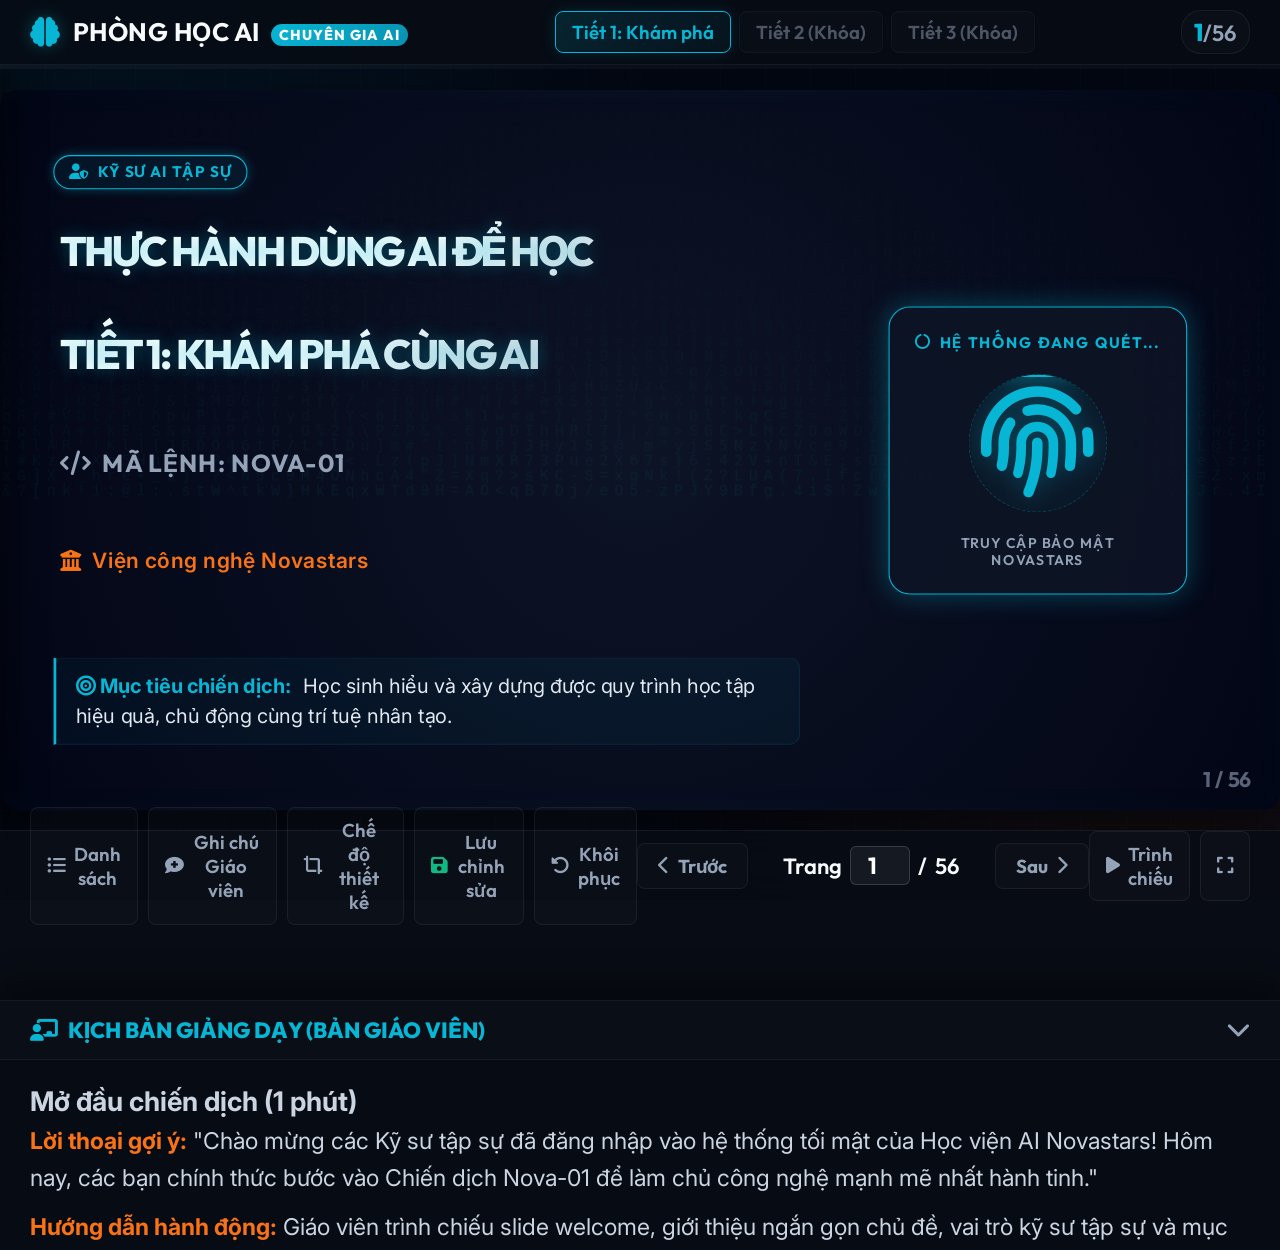
==== commit 049c595a: "Update slide 57 (END-05) layout to support checkable options under subtitle, move it to Stage 8 foll" ====
--- a/standalone_presentation.html
+++ b/standalone_presentation.html
@@ -5392,18 +5392,18 @@
     teacherNotes: `<h3>Giới thiệu chiến dịch 7 ngày</h3>`
   },
   {
-    id: "STAGE-08-ACT-03",
+    id: "END-05",
     period: 1,
-    type: "act-workspace",
-    title: "BẢNG CHECKLIST KỸ SƯ",
-    workspaceType: "commitment-checklist",
-    checklist: [
-      "Đã kích hoạt mạch NGHĨ trước khi nạp dữ liệu hỏi AI.",
-      "Đã thẩm định và KIỂM TRA lại câu trả lời để lọc thông tin rác.",
-      "Đã ngắt thiết bị và TỰ LÀM LẠI bài tập bằng bộ não của mình.",
-      "Đã ghi nhận kiến thức mới vào bộ nhớ dài hạn."
+    type: "action-commitment-end",
+    title: "TUYÊN NGÔN HÀNH ĐỘNG CỦA KỸ SƯ",
+    subtitle: "Trong 1 tuần tới, các kĩ sư hãy áp dụng nghiêm túc quy trình học với AI, tích chọn vào các ô đã thực hiện:",
+    commitments: [
+      "NGHĨ: Tự suy nghĩ độc lập và nháp bài trước khi tìm AI.",
+      "HỎI: Chỉ hỏi gợi ý hoặc câu lệnh (prompt) thông minh gợi mở, tuyệt đối không chép lời giải.",
+      "KIỂM TRA: Luôn đối chiếu câu trả lời của AI với SGK và tài liệu để phát hiện thông tin lỗi.",
+      "LÀM LẠI: Tắt thiết bị, tự tay giải lại bài tập bằng chính bộ não của mình."
     ],
-    teacherNotes: `<h3>Cam kết thực thi (2 phút)</h3>`
+    teacherNotes: `<h3>Ký cam kết & Đăng xuất (2 phút)</h3>`
   },
   {
     id: "STAGE-08-ACT-05",
@@ -5455,26 +5455,12 @@
     question: "Làm thế nào để điều khiển AI hỗ trợ học tập mà không làm suy giảm tư duy của chính mình?",
     answer: "Để làm chủ cuộc chơi tư duy trước Siêu trí tuệ nhân tạo, Kỹ sư Novastars bắt buộc phải tuân thủ kỷ luật thuật toán:<br><br><strong>Chủ động NGHĨ độc lập → Khôn ngoan khi HỎI AI → Tỉnh táo KIỂM TRA chéo dữ liệu → Kiên trì LÀM LẠI bằng chính năng lực tự thân.</strong>",
     teacherNotes: `<h3>Giải quyết câu hỏi lớn (1 phút)</h3>`
-  },
-
-  {
-    id: "END-05",
-    period: 1,
-    type: "action-commitment-end",
-    title: "TUYÊN NGÔN HÀNH ĐỘNG CỦA KỸ SƯ",
-    commitments: [
-      "NGHĨ: Luôn tự suy nghĩ và nháp bài trước khi tìm AI.",
-      "HỎI: Chỉ hỏi gợi ý cách làm, tuyệt đối không xin đáp án.",
-      "KIỂM TRA: Luôn đối chiếu lời giải của AI với Sách giáo khoa.",
-      "LÀM LẠI: Tắt thiết bị, tự tay giải lại bài bằng năng lực của mình."
-    ],
-    teacherNotes: `<h3>Ký cam kết & Đăng xuất (2 phút)</h3>`
   }
 ];
 
     </script>
     <script>
-      const serverSavedState = {"slideObjectOffsets":{"P0-01":{".welcome-title_0":{"width":742.6843706845353,"height":174.38752937081128},".welcome-subject_0":{"width":651.7305088868394,"height":82.82813790112696}},"P0-02":{},"P0-03":{".role-info-card_0":{"dx":427.9728059332509,"dy":-252.93943139678615,"width":332.671875,"height":170},".role-info-card_1":{"dx":-192,"dy":36,"width":429.703125,"height":205},".role-info-card_2":{"dx":-185,"dy":41,"width":399.625,"height":199}},"STAGE-01":{".stage-title_0":{"width":862.8344334247528,"height":102.53279300496371}},"STAGE-01-ACT-01":{".act-intro-goal_0":{"width":501.625,"height":78},".act-intro-card_0":{"width":783.9346377604971,"height":461.39099913268217}},"STAGE-01-ACT-01B":{},"STAGE-01-ACT-02":{},"STAGE-01-ACT-03":{".workspace-timer-widget_0":{"width":232,"height":164,"dx":9.097651421508033,"dy":9.331273176761433}},"STAGE-01-ACT-04":{},"STAGE-01-ACT-05":{".transition-wrapper_0":{"width":839,"height":463},".transition-card_0":{"width":798.1161676319626,"height":342.4660257120215}},"STAGE-02":{".stage-title_0":{"dx":5,"dy":1}},"STAGE-02-ACT-01":{".act-intro-card_0":{"width":743.625,"height":510}},"STAGE-02-ACT-01B":{},"STAGE-02-ACT-03":{".mission-envelope-container_0":{"dx":-3,"dy":111},".workspace-timer-widget_0":{"dx":-4,"dy":106},".slide-heading_0":{"dx":-6,"dy":76}},"STAGE-02-ACT-05":{".transition-wrapper_0":{"width":830,"height":448},".transition-card_0":{"width":757,"height":326,"dx":24,"dy":-1}},"STAGE-03":{".stage-title_0":{"width":807,"height":230,"dx":-10,"dy":8},".radar-hud-circle_0":{"dx":-5.006180469715698,"dy":-90.11124845488257}},"STAGE-03-ACT-01":{".act-intro-title_0":{"width":613.2937739010353,"height":99.62548160435094,"dx":0,"dy":14.184177997527811},".act-intro-goal_0":{"dx":1.6687268232385661,"dy":35.04326328800989},".act-intro-card_0":{"width":695.2812845538956,"height":437.66824559611354}},"STAGE-03-ACT-01B":{},"STAGE-03-ACT-02":{},"STAGE-03-ACT-03":{},"STAGE-03-ACT-04":{},"STAGE-03-ACT-05":{},"STAGE-04":{},"STAGE-04-ACT-01":{".act-intro-card_0":{"width":699.6250261040346,"height":458.6081751197466},".act-intro-goal_0":{"dx":-3,"dy":18},".act-intro-title_0":{"dx":-1,"dy":1,"width":599.9874496931493,"height":90.67491736488671}},"STAGE-04-ACT-01B":{},"STAGE-04-ACT-02":{},"STAGE-04-ACT-03":{".matrix-grid_0":{"dx":-19,"dy":36},".workspace-timer-widget_0":{"dx":-1,"dy":45}},"STAGE-04-ACT-04":{},"STAGE-04-ACT-05":{".transition-wrapper_0":{"width":854,"height":515}},"STAGE-05":{},"STAGE-05-ACT-01":{".act-intro-title_0":{"width":890.625,"height":119,"dx":1,"dy":2},".act-intro-goal_0":{"dx":-3,"dy":33}},"STAGE-05-ACT-01B":{},"STAGE-05-ACT-03":{".drawing-placeholder_0":{"width":763,"height":512}},"STAGE-05-ACT-04":{},"STAGE-05-ACT-05":{},"STAGE-06":{".stage-title_0":{"width":743.453125,"height":118}},"STAGE-06-ACT-01":{".act-intro-title_0":{"width":869.625,"height":51,"dx":-2,"dy":36},".act-intro-goal_0":{"dx":0,"dy":85},".act-intro-card_0":{"width":838,"height":505}},"STAGE-06-ACT-01B":{},"STAGE-06-ACT-02":{},"STAGE-06-ACT-03":{},"STAGE-06-ACT-04-1":{},"STAGE-06-ACT-04-2":{},"STAGE-06-ACT-04-3":{},"STAGE-06-ACT-04-4":{},"STAGE-06-ACT-05":{},"STAGE-07":{},"STAGE-07-ACT-01":{".act-intro-title_0":{"width":583.625,"height":88},".act-intro-card_0":{"width":729.625,"height":543},".act-intro-goal_0":{"dx":3,"dy":100}},"STAGE-07-ACT-01B":{},"STAGE-07-ACT-03":{},"STAGE-07-ACT-05":{},"STAGE-08":{},"STAGE-08-ACT-01":{".act-intro-goal_0":{"width":605.625,"height":91,"dx":0,"dy":68},".act-intro-card_0":{"width":690,"height":527},".act-intro-title_0":{"dx":0,"dy":38}},"STAGE-08-ACT-01B":{},"STAGE-08-ACT-03":{},"STAGE-08-ACT-05":{},"END-01-1":{},"END-01-2":{},"END-01-3":{".takeaway-quote-box_0":{"dx":0,"dy":-17},".takeaway-large-card_0":{"width":897.8666666666667,"height":406.9927083333333}},"END-03":{},"END-04":{},"STAGE-02-ACT-02":{},"STAGE-05-ACT-02":{},"STAGE-07-ACT-02":{},"END-05":{".commitment-end-card_0":{"width":1100.1464541969253,"height":559.7058365754644}}},"slideTextEdits":{"P0-01":{"edit_4":"Học sinh hiểu và xây dựng được quy trình học tập hiệu quả, chủ động cùng trí tuệ nhân tạo.","edit_1":"THỰC HÀNH DÙNG AI ĐỂ HỌC<div><br><div class=\"drag-handle\" title=\"Kéo để di chuyển\"><i class=\"fa-solid fa-arrows-up-down-left-right\"></i></div><div class=\"resize-handle\" title=\"Kéo để co giãn\"><i class=\"fa-solid fa-up-right-and-down-left-from-center\"></i></div><div class=\"delete-handle\" title=\"Xóa phần tử khỏi slide\"><i class=\"fa-solid fa-trash\"></i></div><div>TIẾT 1: KHÁM PHÁ CÙNG AI</div></div>","edit_3":"<i class=\"fa-solid fa-building-columns\"></i>Viện công nghệ Novastars<div class=\"drag-handle\" title=\"Kéo để di chuyển\"><i class=\"fa-solid fa-arrows-up-down-left-right\"></i></div><div class=\"resize-handle\" title=\"Kéo để co giãn\"><i class=\"fa-solid fa-up-right-and-down-left-from-center\"></i></div><div class=\"delete-handle\" title=\"Xóa phần tử khỏi slide\"><i class=\"fa-solid fa-trash\"></i></div>"},"P0-03":{"edit_0":"chào mừng các kỸ SƯ công nghệ<span style=\"font-size: 1.55rem; -webkit-text-fill-color: transparent;\">!</span>","edit_1":"Vai trò","edit_2":"Trở thành các kỹ sư phân tích dữ liệu và tối ưu hóa cách thức con người tương tác với AI.","edit_4":"Giải mã nhật ký tương tác, phân tích tác động lỗi và thiết kế \"Thuật toán học tập thông minh\" tối ưu nhất."},"STAGE-01-ACT-01":{"edit_2":"<br><div><div><div class=\"drag-handle\" title=\"Kéo để di chuyển\"><i class=\"fa-solid fa-arrows-up-down-left-right\"></i></div><div class=\"resize-handle\" title=\"Kéo để co giãn\"><i class=\"fa-solid fa-up-right-and-down-left-from-center\"></i></div></div></div>","edit_0":"NHIỆM VỤ<div class=\"drag-handle\" title=\"Kéo để di chuyển\"><i class=\"fa-solid fa-arrows-up-down-left-right\"></i></div><div class=\"resize-handle\" title=\"Kéo để co giãn\"><i class=\"fa-solid fa-up-right-and-down-left-from-center\"></i></div><div class=\"delete-handle\" title=\"Xóa phần tử khỏi slide\"><i class=\"fa-solid fa-trash\"></i></div>","edit_1":"&nbsp;AI GIÚP HAY AI THAY?<div class=\"drag-handle\" title=\"Kéo để di chuyển\"><i class=\"fa-solid fa-arrows-up-down-left-right\"></i></div><div class=\"resize-handle\" title=\"Kéo để co giãn\"><i class=\"fa-solid fa-up-right-and-down-left-from-center\"></i></div><div class=\"delete-handle\" title=\"Xóa phần tử khỏi slide\"><i class=\"fa-solid fa-trash\"></i></div>"},"STAGE-01-ACT-01B":{"edit_2":"- Vở ghi chép<div><br><div>- Bút</div></div>","edit_4":"Cá nhân"},"STAGE-01-ACT-03":{"edit_2":"&nbsp; &nbsp;Đọc đề bài","edit_3":"&nbsp; Tự suy nghĩ","edit_4":"&nbsp; Hỏi AI khi gặp khó khăn","edit_5":"&nbsp; Kiểm tra lời giải của AI","edit_6":"&nbsp; Tự làm lại vào vở","edit_8":"&nbsp; Chụp đề bài","edit_9":"&nbsp; Gửi cho AI","edit_10":"&nbsp; Chép đáp án","edit_0":"AI GIÚP HAY AI THAY?","timer-display-STAGE-01-ACT-03":"03:57"},"STAGE-01-ACT-05":{"edit_3":"Một quy trình chuẩn để học với AI gồm những bước nào và từ đâu&nbsp;<span style=\"font-size: 1.3rem;\">mà có?</span>","edit_0":"<br>","edit_1":"Đã giải mã xong sự khác biệt giữa&nbsp;<div>\"Dùng AI để học\" và \"Để AI học hộ\".</div>"},"STAGE-02":{"edit_1":"NHẬN YÊU CẦU TỪ&nbsp;<div>KHÁCH HÀNG<div class=\"drag-handle\" title=\"Kéo để di chuyển\"><i class=\"fa-solid fa-arrows-up-down-left-right\"></i></div><div class=\"resize-handle\" title=\"Kéo để co giãn\"><i class=\"fa-solid fa-up-right-and-down-left-from-center\"></i></div></div>"},"STAGE-02-ACT-01":{"edit_2":"<br><div class=\"drag-handle\" title=\"Kéo để di chuyển\"><i class=\"fa-solid fa-arrows-up-down-left-right\"></i></div><div class=\"resize-handle\" title=\"Kéo để co giãn\"><i class=\"fa-solid fa-up-right-and-down-left-from-center\"></i></div>","edit_1":"NHIỆM VỤ&nbsp;<span style=\"font-size: 2.8rem;\">TỪ&nbsp;</span><div><span style=\"font-size: 2.8rem;\">HỌC VIỆN AI</span><div><div class=\"drag-handle\" title=\"Kéo để di chuyển\"><i class=\"fa-solid fa-arrows-up-down-left-right\"></i></div><div class=\"resize-handle\" title=\"Kéo để co giãn\"><i class=\"fa-solid fa-up-right-and-down-left-from-center\"></i></div></div></div>","edit_0":"NHIỆM VỤ<div class=\"drag-handle\" title=\"Kéo để di chuyển\"><i class=\"fa-solid fa-arrows-up-down-left-right\"></i></div><div class=\"resize-handle\" title=\"Kéo để co giãn\"><i class=\"fa-solid fa-up-right-and-down-left-from-center\"></i></div><div class=\"delete-handle\" title=\"Xóa phần tử khỏi slide\"><i class=\"fa-solid fa-trash\"></i></div>"},"STAGE-02-ACT-01B":{"edit_2":"- Giấy<div><div>- Bút</div></div>","edit_4":"Tổ hợp 4 Kỹ sư (Nhóm 4 học sinh)"},"STAGE-02-ACT-05":{"edit_3":"Làm sao để 'giải mã' và sắp xếp các hành động rời rạc thành&nbsp;<span style=\"font-size: 1.3rem;\">một&nbsp;</span><span style=\"font-size: 1.3rem;\">quy trình học tập tối ưu?</span>","edit_0":"<br>","edit_1":"Đã xác lập xong Mục tiêu nhiệm vụ."},"STAGE-03-ACT-01B":{"edit_2":"Nhận bộ thẻ hành động từ giáo viên","edit_4":"Nhóm 4 Kỹ sư","edit_0":"TRANG BỊ &amp; ĐỘI HÌNH&nbsp;<div class=\"drag-handle\" title=\"Kéo để di chuyển\"><i class=\"fa-solid fa-arrows-up-down-left-right\"></i></div><div class=\"resize-handle\" title=\"Kéo để co giãn\"><i class=\"fa-solid fa-up-right-and-down-left-from-center\"></i></div><div class=\"delete-handle\" title=\"Xóa phần tử khỏi slide\"><i class=\"fa-solid fa-trash\"></i></div>","edit_1":"Trang bị:","edit_3":"Đội hình:"},"STAGE-03-ACT-02":{"edit_3":"Bước 3:&nbsp;","edit_1":"Bước 1: Nhận bộ thẻ hành động từ Tổng chỉ huy (Giáo viên).","edit_0":"MÃ LỆNH VẬN HÀNH<div class=\"drag-handle\" title=\"Kéo để di chuyển\"><i class=\"fa-solid fa-arrows-up-down-left-right\"></i></div><div class=\"resize-handle\" title=\"Kéo để co giãn\"><i class=\"fa-solid fa-up-right-and-down-left-from-center\"></i></div><div class=\"delete-handle\" title=\"Xóa phần tử khỏi slide\"><i class=\"fa-solid fa-trash\"></i></div>","edit_2":"Bước 2:&nbsp;<span style=\"font-size: 25.3px;\">Thảo luận và phân loại các thẻ vào hai nhóm quy trình.</span>"},"STAGE-03-ACT-05":{"edit_3":"Nhưng tại sao các bước trong quy trình học hiệu quả lại quan trọng? Nếu lỡ bỏ qua một bước thì hệ quả sẽ ra sao?","edit_1":"Sự khác biệt giữa một quy trình học thông minh và một quy trình&nbsp;<span style=\"font-size: 1.3rem;\">đối phó.</span>"},"STAGE-04-ACT-01B":{"edit_2":"- Giấy viết<div>- Bút</div>","edit_4":"Duy trì nhóm 4 Kỹ sư"},"STAGE-04-ACT-04":{"edit_13":"Mỗi một bước trong ma trận đều có một vai trò không thể thay thế."},"STAGE-04-ACT-05":{"edit_1":"Bản chất, vai trò kỹ thuật và lỗ hổng tư duy khi thiếu hụt các bước&nbsp;<span style=\"font-size: 1.3rem;\">phản hồi.</span>","edit_2":"LỆNH TIẾP THEO","edit_3":"Triệu tập Hội đồng tối cao để chuẩn hóa và đóng gói Nguyên tắc vàng."},"STAGE-05-ACT-01B":{"edit_2":"- Giấy viết<div>- Bút</div>","edit_4":"Cá nhân"},"STAGE-05-ACT-04":{"edit_1":"NGHĨ&nbsp;<div><br></div>","edit_2":"HỎI&nbsp;<div><br></div>","edit_4":"LÀM LẠI&nbsp;<div><br></div>","edit_0":"THUẬT TOÁN CHUẨN HÓA QUỐC TẾ NOVASTARS<div class=\"drag-handle\" title=\"Kéo để di chuyển\"><i class=\"fa-solid fa-arrows-up-down-left-right\"></i></div><div class=\"resize-handle\" title=\"Kéo để co giãn\"><i class=\"fa-solid fa-up-right-and-down-left-from-center\"></i></div><div class=\"delete-handle\" title=\"Xóa phần tử khỏi slide\"><i class=\"fa-solid fa-trash\"></i></div>","edit_5":"\"AI LÀ TRỢ LÝ HỖ TRỢ VIỆC HỌC. AI KHÔNG THAY THẾ VIỆC HỌC.\""},"STAGE-05-ACT-05":{"edit_1":"Công thức vàng của một Chuyên gia AI thực thụ khi đứng trước&nbsp;<span style=\"font-size: 1.3rem;\">bài học mới.</span>","edit_3":"Làm sao để biến công thức này thành một công cụ thực chiến cho từng môn học cụ thể<span style=\"font-size: 1.3rem;\">?</span>"},"STAGE-06-ACT-01B":{"edit_2":"- Nhận phiếu thiết kế quy trình<div>- Bút</div>","edit_4":"Nhóm 4 Kỹ sư"},"STAGE-07-ACT-01":{"edit_1":"NHẬT KÝ&nbsp;<div>CHUYÊN GIA AI<div class=\"drag-handle\" title=\"Kéo để di chuyển\"><i class=\"fa-solid fa-arrows-up-down-left-right\"></i></div><div class=\"resize-handle\" title=\"Kéo để co giãn\"><i class=\"fa-solid fa-up-right-and-down-left-from-center\"></i></div></div>","edit_2":"<br><div class=\"drag-handle\" title=\"Kéo để di chuyển\"><i class=\"fa-solid fa-arrows-up-down-left-right\"></i></div><div class=\"resize-handle\" title=\"Kéo để co giãn\"><i class=\"fa-solid fa-up-right-and-down-left-from-center\"></i></div><div class=\"delete-handle\" title=\"Xóa phần tử khỏi slide\"><i class=\"fa-solid fa-trash\"></i></div>","edit_0":"NHIỆM VỤ<div class=\"drag-handle\" title=\"Kéo để di chuyển\"><i class=\"fa-solid fa-arrows-up-down-left-right\"></i></div><div class=\"resize-handle\" title=\"Kéo để co giãn\"><i class=\"fa-solid fa-up-right-and-down-left-from-center\"></i></div><div class=\"delete-handle\" title=\"Xóa phần tử khỏi slide\"><i class=\"fa-solid fa-trash\"></i></div>"},"STAGE-07-ACT-01B":{"edit_2":"- Bút<div><div>- Phiếu nhật ký</div></div>","edit_4":"Cá nhân"},"STAGE-08-ACT-01":{"edit_2":"<br><div><div class=\"drag-handle\" title=\"Kéo để di chuyển\"><i class=\"fa-solid fa-arrows-up-down-left-right\"></i></div><div class=\"resize-handle\" title=\"Kéo để co giãn\"><i class=\"fa-solid fa-up-right-and-down-left-from-center\"></i></div></div>","edit_0":"NHIỆM VỤ<div class=\"drag-handle\" title=\"Kéo để di chuyển\"><i class=\"fa-solid fa-arrows-up-down-left-right\"></i></div><div class=\"resize-handle\" title=\"Kéo để co giãn\"><i class=\"fa-solid fa-up-right-and-down-left-from-center\"></i></div><div class=\"delete-handle\" title=\"Xóa phần tử khỏi slide\"><i class=\"fa-solid fa-trash\"></i></div>"},"STAGE-08-ACT-01B":{"edit_2":"Phiếu cam kết hành động tuần"},"STAGE-08-ACT-05":{"edit_1":"<br>","edit_0":"<br>","edit_2":"LỆNH TIẾP THEO","edit_3":"Đóng gói toàn bộ hành trình, đóng khóa bài học để lưu trữ vào máy chủ trung tâm."},"END-01-1":{"edit_2":"<strong>&nbsp; &nbsp; &nbsp;Học thực sự (Chủ động):</strong> Dùng AI làm trợ lý kích hoạt tư duy; tự suy nghĩ, phản biện và tự thực hành để thấu hiểu sâu sắc kiến thức.","edit_3":"<strong>&nbsp; &nbsp; &nbsp;Đối phó (Thụ động):</strong> Sao chép nguyên văn đáp án từ AI để nộp bài; bài tập hoàn thành nhưng bộ não không đọng lại kiến thức.","edit_0":"TỔNG KẾT","edit_1":"HỌC THỰC SỰ VÀ HỌC ĐỐI PHÓ"},"END-01-2":{"edit_0":"TỔNG KẾT"},"END-01-3":{"edit_0":"TỔNG KẾT","edit_1":"<br>","edit_3":"<br><div><div class=\"drag-handle\" title=\"Kéo để di chuyển\"><i class=\"fa-solid fa-arrows-up-down-left-right\"></i></div><div class=\"resize-handle\" title=\"Kéo để co giãn\"><i class=\"fa-solid fa-up-right-and-down-left-from-center\"></i></div><div class=\"delete-handle\" title=\"Xóa phần tử khỏi slide\"><i class=\"fa-solid fa-trash\"></i></div></div>","edit_2":"\"AI hỗ trợ việc học.&nbsp;<div>AI không thay thế việc học.\"<div class=\"drag-handle\" title=\"Kéo để di chuyển\"><i class=\"fa-solid fa-arrows-up-down-left-right\"></i></div><div class=\"resize-handle\" title=\"Kéo để co giãn\"><i class=\"fa-solid fa-up-right-and-down-left-from-center\"></i></div><div class=\"delete-handle\" title=\"Xóa phần tử khỏi slide\"><i class=\"fa-solid fa-trash\"></i></div></div>"},"END-03":{"edit_1":"Để học cùng AI mà vẫn hiểu bài sâu và nhớ bài lâu, ta bắt buộc phải làm chủ cuộc chơi tư duy bằng cách tuân thủ nghiêm ngặt quy trình: Chủ động Nghĩ độc lập → Khôn ngoan khi Hỏi AI → Tỉnh táo Kiểm tra chéo thông tin → Kiên trì Làm lại bằng chính năng lực của mình.","bq-revisit-answer":"Để học cùng AI mà vẫn hiểu bài sâu và nhớ bài lâu, hãy tuân thủ nghiêm ngặt quy trình:&nbsp;<div><b><i>Chủ động Nghĩ độc lập → Khôn ngoan khi Hỏi AI → Tỉnh táo Kiểm tra chéo thông tin → Kiên trì Làm lại bằng chính năng lực của mình.</i></b></div>","bq-revisit-question":"Làm&nbsp;<span style=\"font-size: 1.8rem;\">thế nào để học cùng AI mà vẫn thực sự hiểu\n     bài?&nbsp;</span><div class=\"drag-handle\" title=\"Kéo để di chuyển\"><i class=\"fa-solid fa-arrows-up-down-left-right\"></i></div><div class=\"resize-handle\" title=\"Kéo để co giãn\"><i class=\"fa-solid fa-up-right-and-down-left-from-center\"></i></div><div class=\"delete-handle\" title=\"Xóa phần tử khỏi slide\"><i class=\"fa-solid fa-trash\"></i></div>"},"STAGE-06-ACT-01":{"edit_2":"<br><div class=\"drag-handle\" title=\"Kéo để di chuyển\"><span class=\"fa-solid fa-arrows-up-down-left-right\"></span></div><div class=\"resize-handle\" title=\"Kéo để co giãn\"><i class=\"fa-solid fa-up-right-and-down-left-from-center\"></i></div>","edit_0":"NHIỆM VỤ<div class=\"drag-handle\" title=\"Kéo để di chuyển\"><i class=\"fa-solid fa-arrows-up-down-left-right\"></i></div><div class=\"resize-handle\" title=\"Kéo để co giãn\"><i class=\"fa-solid fa-up-right-and-down-left-from-center\"></i></div><div class=\"delete-handle\" title=\"Xóa phần tử khỏi slide\"><i class=\"fa-solid fa-trash\"></i></div>"},"STAGE-04-ACT-03":{"edit_0":"MA TRẬN PHÂN TÍCH VAI TRÒ<div class=\"drag-handle\" title=\"Kéo để di chuyển\"><i class=\"fa-solid fa-arrows-up-down-left-right\"></i></div><div class=\"resize-handle\" title=\"Kéo để co giãn\"><i class=\"fa-solid fa-up-right-and-down-left-from-center\"></i></div><div class=\"delete-handle\" title=\"Xóa phần tử khỏi slide\"><i class=\"fa-solid fa-trash\"></i></div>","timer-display-STAGE-04-ACT-03":"06:00"},"P0-02":{"edit_0":"<i class=\"fa-solid fa-circle-question\"></i> câu hỏi lớn<div class=\"drag-handle\" title=\"Kéo để di chuyển\"><i class=\"fa-solid fa-arrows-up-down-left-right\"></i></div><div class=\"resize-handle\" title=\"Kéo để co giãn\"><i class=\"fa-solid fa-up-right-and-down-left-from-center\"></i></div><div class=\"delete-handle\" title=\"Xóa phần tử khỏi slide\"><i class=\"fa-solid fa-trash\"></i></div>","edit_1":"<div><h2 class=\"bq-text text-glow-green draggable-object\" id=\"bq-revisit-question\" data-el-key=\"bq-revisit-question\" style=\"padding: 0.1em 6px 0.12em; transition: 0.25s; font-family: Outfit, Inter, sans-serif; font-size: 1.8rem; line-height: 1.45; outline: rgb(6, 182, 212) dashed 2px; outline-offset: 6px; background-image: initial; background-position: initial; background-size: initial; background-repeat: initial; background-attachment: initial; background-origin: initial; background-clip: initial; border-radius: 6px; box-shadow: rgba(6, 182, 212, 0.1) 0px 0px 15px;\">Làm <span style=\"font-size: 1.8rem;\">thế nào để học cùng AI mà vẫn thực sự hiểu bài?&nbsp;</span></h2></div><div class=\"drag-handle\" title=\"Kéo để di chuyển\"><i class=\"fa-solid fa-arrows-up-down-left-right\"></i></div><div class=\"resize-handle\" title=\"Kéo để co giãn\"><i class=\"fa-solid fa-up-right-and-down-left-from-center\"></i></div><div class=\"delete-handle\" title=\"Xóa phần tử khỏi slide\"><i class=\"fa-solid fa-trash\"></i></div>"},"STAGE-03":{"edit_1":"THU THẬP&nbsp;<div>THÔNG TIN<div class=\"drag-handle\" title=\"Kéo để di chuyển\"><i class=\"fa-solid fa-arrows-up-down-left-right\"></i></div><div class=\"resize-handle\" title=\"Kéo để co giãn\"><i class=\"fa-solid fa-up-right-and-down-left-from-center\"></i></div><div class=\"delete-handle\" title=\"Xóa phần tử khỏi slide\"><i class=\"fa-solid fa-trash\"></i></div></div>"},"STAGE-04":{"edit_1":"PHÂN TÍCH&nbsp;<div>PHẢN HỒI&nbsp;<div class=\"drag-handle\" title=\"Kéo để di chuyển\"><i class=\"fa-solid fa-arrows-up-down-left-right\"></i></div><div class=\"resize-handle\" title=\"Kéo để co giãn\"><i class=\"fa-solid fa-up-right-and-down-left-from-center\"></i></div><div class=\"delete-handle\" title=\"Xóa phần tử khỏi slide\"><i class=\"fa-solid fa-trash\"></i></div></div>"},"STAGE-06-ACT-03":{"edit_3":"(Chúng tôi sẽ tự suy nghĩ điều gì trước?)<br><br>&nbsp;_______________________<span style=\"font-size: 20.9px;\">_______________________</span><span style=\"font-size: 20.9px;\">_______________________</span>","edit_4":"(Chúng tôi sẽ nhập câu lệnh/prompt gì để hỏi AI?)<br><br>&nbsp;___________________<span style=\"font-size: 20.9px;\">_______________________</span><span style=\"font-size: 20.9px;\">____________________________</span>","edit_5":"(Chúng tôi kiểm tra tính đúng đắn bằng cách nào?)<br><br>&nbsp;______________<span style=\"font-size: 20.9px;\">_______________________</span><span style=\"font-size: 20.9px;\">_______________________</span><span style=\"font-size: 20.9px;\">__________</span>","edit_6":"(Chúng tôi tự luyện tập lại ra sao?)<br><br>&nbsp;__________________________<span style=\"font-size: 20.9px;\">_______________________</span><span style=\"font-size: 20.9px;\">____________________</span>","edit_2":"Khi học môn ____________ với AI, chúng tôi sẽ:<div><br></div>"},"STAGE-07":{"edit_1":"NHẬT KÝ&nbsp;<div>CHUYÊN GIA AI<div class=\"drag-handle\" title=\"Kéo để di chuyển\"><i class=\"fa-solid fa-arrows-up-down-left-right\"></i></div><div class=\"resize-handle\" title=\"Kéo để co giãn\"><i class=\"fa-solid fa-up-right-and-down-left-from-center\"></i></div><div class=\"delete-handle\" title=\"Xóa phần tử khỏi slide\"><i class=\"fa-solid fa-trash\"></i></div></div>"},"STAGE-02-ACT-03":{"timer-display-STAGE-02-ACT-03":"04:00"},"STAGE-03-ACT-03":{"timer-display-STAGE-03-ACT-03":"08:00","edit_2":"CỔNG 01: <br>Quy trình Học tập Hiệu quả (Hệ thống Xanh)","edit_6":"CỔNG 02: <br>Quy trình Đối phó/Lười biếng (Hệ thống Lỗi)","edit_1":"Nhiệm vụ phân loại: Hãy lập trình, đưa các thẻ hành động về đúng nhóm quy trình:","edit_0":"PHÂN loại quy trình<div class=\"drag-handle\" title=\"Kéo để di chuyển\"><i class=\"fa-solid fa-arrows-up-down-left-right\"></i></div><div class=\"resize-handle\" title=\"Kéo để co giãn\"><i class=\"fa-solid fa-up-right-and-down-left-from-center\"></i></div><div class=\"delete-handle\" title=\"Xóa phần tử khỏi slide\"><i class=\"fa-solid fa-trash\"></i></div>","edit_10":"Quy trình chỉ hoàn thành nhiệm vụ (Hệ thống Lỗi)","edit_9":"Quy trình Học tập Hiệu quả (Hệ thống Xanh)"},"STAGE-07-ACT-03":{"timer-display-STAGE-07-ACT-03":"04:00"},"STAGE-06-ACT-05":{"edit_3":"Nhìn lại hành trình từ đầu tiết học, bản thân mỗi chuyên gia đã nhận ra điều gì cho riêng mình?","edit_0":"<br>"},"STAGE-01-ACT-04":{"edit_3":"Sự khác biệt nằm ở Quy trình tương tác: CHỦ ĐỘNG ĐIỀU KHIỂN (Nam) và THỤ ĐỘNG PHỤ THUỘC (Lan)."},"STAGE-03-ACT-01":{"edit_2":"<br><div class=\"drag-handle\" title=\"Kéo để di chuyển\"><i class=\"fa-solid fa-arrows-up-down-left-right\"></i></div><div class=\"resize-handle\" title=\"Kéo để co giãn\"><i class=\"fa-solid fa-up-right-and-down-left-from-center\"></i></div><div class=\"delete-handle\" title=\"Xóa phần tử khỏi slide\"><i class=\"fa-solid fa-trash\"></i></div>","edit_0":"NHIỆM VỤ<div class=\"drag-handle\" title=\"Kéo để di chuyển\"><i class=\"fa-solid fa-arrows-up-down-left-right\"></i></div><div class=\"resize-handle\" title=\"Kéo để co giãn\"><i class=\"fa-solid fa-up-right-and-down-left-from-center\"></i></div><div class=\"delete-handle\" title=\"Xóa phần tử khỏi slide\"><i class=\"fa-solid fa-trash\"></i></div>","edit_1":"GIẢI MÃ CÁCH HỌC<div class=\"drag-handle\" title=\"Kéo để di chuyển\"><i class=\"fa-solid fa-arrows-up-down-left-right\"></i></div><div class=\"resize-handle\" title=\"Kéo để co giãn\"><i class=\"fa-solid fa-up-right-and-down-left-from-center\"></i></div><div class=\"delete-handle\" title=\"Xóa phần tử khỏi slide\"><i class=\"fa-solid fa-trash\"></i></div>"},"STAGE-04-ACT-01":{"edit_2":"<br><div class=\"drag-handle\" title=\"Kéo để di chuyển\"><i class=\"fa-solid fa-arrows-up-down-left-right\"></i></div><div class=\"resize-handle\" title=\"Kéo để co giãn\"><i class=\"fa-solid fa-up-right-and-down-left-from-center\"></i></div><div class=\"delete-handle\" title=\"Xóa phần tử khỏi slide\"><i class=\"fa-solid fa-trash\"></i></div>","edit_0":"NHIỆM VỤ<div class=\"drag-handle\" title=\"Kéo để di chuyển\"><i class=\"fa-solid fa-arrows-up-down-left-right\"></i></div><div class=\"resize-handle\" title=\"Kéo để co giãn\"><i class=\"fa-solid fa-up-right-and-down-left-from-center\"></i></div><div class=\"delete-handle\" title=\"Xóa phần tử khỏi slide\"><i class=\"fa-solid fa-trash\"></i></div>","edit_1":"THẨM ĐỊNH:&nbsp;<div>MỖI BƯỚC GIÚP GÌ?<div class=\"drag-handle\" title=\"Kéo để di chuyển\"><i class=\"fa-solid fa-arrows-up-down-left-right\"></i></div><div class=\"resize-handle\" title=\"Kéo để co giãn\"><i class=\"fa-solid fa-up-right-and-down-left-from-center\"></i></div><div class=\"delete-handle\" title=\"Xóa phần tử khỏi slide\"><i class=\"fa-solid fa-trash\"></i></div></div>"},"STAGE-04-ACT-02":{"edit_1":"Bước 1: Quan sát bảng hiển thị trên màn hình.","edit_2":"Bước 2: Thảo luận nhóm để tìm ra 'Chức năng' và hệ quả 'Nếu ngắt mạch' (Bỏ qua bước) của 4 vi mạch (bước) cốt lõi."},"STAGE-05-ACT-01":{"edit_1":"ĐẠI HỘI ĐỒNG KỸ SƯ AI NOVASTARS<div class=\"drag-handle\" title=\"Kéo để di chuyển\"><i class=\"fa-solid fa-arrows-up-down-left-right\"></i></div><div class=\"resize-handle\" title=\"Kéo để co giãn\"><i class=\"fa-solid fa-up-right-and-down-left-from-center\"></i></div><div class=\"delete-handle\" title=\"Xóa phần tử khỏi slide\"><i class=\"fa-solid fa-trash\"></i></div>","edit_0":"NHIỆM VỤ<div class=\"drag-handle\" title=\"Kéo để di chuyển\"><i class=\"fa-solid fa-arrows-up-down-left-right\"></i></div><div class=\"resize-handle\" title=\"Kéo để co giãn\"><i class=\"fa-solid fa-up-right-and-down-left-from-center\"></i></div><div class=\"delete-handle\" title=\"Xóa phần tử khỏi slide\"><i class=\"fa-solid fa-trash\"></i></div>"},"STAGE-05-ACT-02":{"edit_2":"Bước 2: Các đại diện lên thuyết minh và trình bày sơ đồ quy trình của nhóm mình."},"STAGE-05-ACT-03":{"edit_1":"Đề bài Hội nghị: Tổng hợp, vẽ lại và trình bày Sơ đồ quy trình chuẩn hóa:<div>\"ĐIỀU KHIỂN AI HỌC TẬP\".</div>"},"STAGE-06-ACT-02":{"edit_1":"Bước 1: Đại diện bốc thăm nhận môn học (Toán, Văn, Anh, Khoa học).","edit_2":"Bước 2: Phân tích đặc tính dữ liệu bài tập đặc trưng của môn học đó."},"STAGE-06-ACT-04-1":{"edit_0":"<i class=\"fa-solid fa-calculator\"></i> CẤU HÌNH MẪU: MÔN TOÁN<div class=\"drag-handle\" title=\"Kéo để di chuyển\"><i class=\"fa-solid fa-arrows-up-down-left-right\"></i></div><div class=\"resize-handle\" title=\"Kéo để co giãn\"><i class=\"fa-solid fa-up-right-and-down-left-from-center\"></i></div><div class=\"delete-handle\" title=\"Xóa phần tử khỏi slide\"><i class=\"fa-solid fa-trash\"></i></div>","edit_2":"Đọc kỹ đề bài, xác định xem đây là dạng toán gì, tự nhớ lại công thức và lấy giấy nháp ra tự giải thử đến chỗ bị bí.","edit_4":"\"Tôi đang gặp khó khăn ở bài toán [nhập đề bài]. Hãy gợi ý cho tôi 2 bước đầu tiên để giải hoặc đưa ra công thức cần dùng, tuyệt đối không đưa ra đáp án cuối cùng.\"","edit_6":"Mở sách giáo khoa xem lại công thức AI đưa ra có chuẩn không, và đối chiếu xem các bước giải có hợp lý với những gì thầy cô dạy trên lớp không.","edit_8":"Tắt màn hình máy tính/điện thoại. Tự giải lại toàn bộ bài toán vào vở."},"STAGE-06-ACT-04-2":{"edit_0":"<i class=\"fa-solid fa-pen-nib\"></i> CẤU HÌNH: MÔN NGỮ VĂN<div class=\"drag-handle\" title=\"Kéo để di chuyển\"><i class=\"fa-solid fa-arrows-up-down-left-right\"></i></div><div class=\"resize-handle\" title=\"Kéo để co giãn\"><i class=\"fa-solid fa-up-right-and-down-left-from-center\"></i></div><div class=\"delete-handle\" title=\"Xóa phần tử khỏi slide\"><i class=\"fa-solid fa-trash\"></i></div>"},"STAGE-06-ACT-04-3":{"edit_0":"<i class=\"fa-solid fa-language\"></i> CẤU HÌNH: MÔN TIẾNG ANH<div class=\"drag-handle\" title=\"Kéo để di chuyển\"><i class=\"fa-solid fa-arrows-up-down-left-right\"></i></div><div class=\"resize-handle\" title=\"Kéo để co giãn\"><i class=\"fa-solid fa-up-right-and-down-left-from-center\"></i></div><div class=\"delete-handle\" title=\"Xóa phần tử khỏi slide\"><i class=\"fa-solid fa-trash\"></i></div>"},"STAGE-06-ACT-04-4":{"edit_0":"<i class=\"fa-solid fa-flask\"></i> CẤU HÌNH: MÔN KHOA HỌC TỰ NHIÊN<div class=\"drag-handle\" title=\"Kéo để di chuyển\"><i class=\"fa-solid fa-arrows-up-down-left-right\"></i></div><div class=\"resize-handle\" title=\"Kéo để co giãn\"><i class=\"fa-solid fa-up-right-and-down-left-from-center\"></i></div><div class=\"delete-handle\" title=\"Xóa phần tử khỏi slide\"><i class=\"fa-solid fa-trash\"></i></div>"},"STAGE-07-ACT-02":{"edit_3":"Bước 3: Chia sẻ trước toàn Hội đồng lớp học."},"STAGE-07-ACT-05":{"edit_0":"<br>","edit_2":"LỆNH TIẾP THEO","edit_3":"Kích hoạt Thử thách thực địa bên ngoài phòng&nbsp;<div>thí nghiệm.</div>"},"END-05":{"edit_1":"<b>NGHĨ</b>: Luôn tự suy nghĩ và nháp bài trước khi tìm AI.","edit_2":"<b>HỎI</b>: Chỉ hỏi gợi ý cách làm, tuyệt đối không xin đáp án.","edit_3":"<b>KIỂM TRA</b>: Luôn đối chiếu lời giải của AI với Sách giáo khoa.","edit_4":"<b>LÀM LẠI</b>: Tắt thiết bị, tự tay giải lại bài bằng năng lực của mình."},"STAGE-01":{"edit_1":"MỞ KHÓA NHIỆM VỤ<div class=\"drag-handle\" title=\"Kéo để di chuyển\"><i class=\"fa-solid fa-arrows-up-down-left-right\"></i></div><div class=\"resize-handle\" title=\"Kéo để co giãn\"><i class=\"fa-solid fa-up-right-and-down-left-from-center\"></i></div><div class=\"delete-handle\" title=\"Xóa phần tử khỏi slide\"><i class=\"fa-solid fa-trash\"></i></div>"},"STAGE-01-ACT-02":{"edit_0":"MÃ LỆNH VẬN HÀNH<div class=\"drag-handle\" title=\"Kéo để di chuyển\"><i class=\"fa-solid fa-arrows-up-down-left-right\"></i></div><div class=\"resize-handle\" title=\"Kéo để co giãn\"><i class=\"fa-solid fa-up-right-and-down-left-from-center\"></i></div><div class=\"delete-handle\" title=\"Xóa phần tử khỏi slide\"><i class=\"fa-solid fa-trash\"></i></div>","edit_3":"Bước 3: Đại diện nhóm kỹ sư phát biểu trước Hội đồng chuyên gia."},"STAGE-03-ACT-04":{"edit_7":"<i class=\"fa-solid fa-circle-exclamation\"></i> Quy trình Chỉ để hoàn thành nhiệm vụ (Hệ thống Lỗi):","edit_10":"<br>"},"STAGE-06":{"edit_1":"THỬ NGHIỆM QUY TRÌNH<div class=\"drag-handle\" title=\"Kéo để di chuyển\"><i class=\"fa-solid fa-arrows-up-down-left-right\"></i></div><div class=\"resize-handle\" title=\"Kéo để co giãn\"><i class=\"fa-solid fa-up-right-and-down-left-from-center\"></i></div><div class=\"delete-handle\" title=\"Xóa phần tử khỏi slide\"><i class=\"fa-solid fa-trash\"></i></div>"}},"slideSortingState":{"STAGE-03-ACT-03":{"tag-STAGE-03-ACT-03-5":"sorting-pool","tag-STAGE-03-ACT-03-2":"sorting-pool","tag-STAGE-03-ACT-03-0":"sorting-pool","tag-STAGE-03-ACT-03-6":"sorting-pool","tag-STAGE-03-ACT-03-4":"sorting-pool","tag-STAGE-03-ACT-03-1":"sorting-pool","tag-STAGE-03-ACT-03-3":"sorting-pool"}},"slideCheckboxStates":{},"slideHiddenElements":{"P0-02":[".bq-sub_0"],"STAGE-05-ACT-01":[".act-intro-goal_0"],"STAGE-02-ACT-03":[".slide-heading_0"],"STAGE-03-ACT-02":[".step-item-card_2",".step-item-card_3"],"STAGE-08":[".mission-activation-grid_0"]},"slideTimerDurations":{"STAGE-01-ACT-03":240,"STAGE-02-ACT-03":240,"STAGE-03-ACT-03":480,"STAGE-04-ACT-03":360,"STAGE-07-ACT-03":240}};
+      const serverSavedState = {"slideObjectOffsets":{"P0-01":{".welcome-title_0":{"width":742.6843706845353,"height":174.38752937081128},".welcome-subject_0":{"width":651.7305088868394,"height":82.82813790112696}},"P0-02":{},"P0-03":{".role-info-card_0":{"dx":427.9728059332509,"dy":-252.93943139678615,"width":332.671875,"height":170},".role-info-card_1":{"dx":-192,"dy":36,"width":429.703125,"height":205},".role-info-card_2":{"dx":-185,"dy":41,"width":399.625,"height":199}},"STAGE-01":{".stage-title_0":{"width":862.8344334247528,"height":102.53279300496371}},"STAGE-01-ACT-01":{".act-intro-goal_0":{"width":501.625,"height":78},".act-intro-card_0":{"width":783.9346377604971,"height":461.39099913268217}},"STAGE-01-ACT-01B":{},"STAGE-01-ACT-02":{},"STAGE-01-ACT-03":{".workspace-timer-widget_0":{"width":232,"height":164,"dx":65,"dy":11}},"STAGE-01-ACT-04":{},"STAGE-01-ACT-05":{".transition-wrapper_0":{"width":839,"height":463},".transition-card_0":{"width":798.1161676319626,"height":342.4660257120215}},"STAGE-02":{".stage-title_0":{"dx":5,"dy":1}},"STAGE-02-ACT-01":{".act-intro-card_0":{"width":743.625,"height":510}},"STAGE-02-ACT-01B":{},"STAGE-02-ACT-03":{".mission-envelope-container_0":{"dx":-3,"dy":111},".workspace-timer-widget_0":{"dx":-4,"dy":106},".slide-heading_0":{"dx":-6,"dy":76}},"STAGE-02-ACT-05":{".transition-wrapper_0":{"width":830,"height":448},".transition-card_0":{"width":757,"height":326,"dx":24,"dy":-1}},"STAGE-03":{".stage-title_0":{"width":807,"height":230,"dx":-10,"dy":8},".radar-hud-circle_0":{"dx":-5.006180469715698,"dy":-90.11124845488257}},"STAGE-03-ACT-01":{".act-intro-title_0":{"width":613.2937739010353,"height":99.62548160435094,"dx":0,"dy":14.184177997527811},".act-intro-goal_0":{"dx":1.6687268232385661,"dy":35.04326328800989},".act-intro-card_0":{"width":695.2812845538956,"height":437.66824559611354}},"STAGE-03-ACT-01B":{},"STAGE-03-ACT-02":{},"STAGE-03-ACT-03":{},"STAGE-03-ACT-04":{},"STAGE-03-ACT-05":{},"STAGE-04":{},"STAGE-04-ACT-01":{".act-intro-card_0":{"width":699.6250261040346,"height":458.6081751197466},".act-intro-goal_0":{"dx":-3,"dy":18},".act-intro-title_0":{"dx":-1,"dy":1,"width":599.9874496931493,"height":90.67491736488671}},"STAGE-04-ACT-01B":{},"STAGE-04-ACT-02":{},"STAGE-04-ACT-03":{".matrix-grid_0":{"dx":-19,"dy":36},".workspace-timer-widget_0":{"dx":-1,"dy":45}},"STAGE-04-ACT-04":{},"STAGE-04-ACT-05":{".transition-wrapper_0":{"width":854,"height":515}},"STAGE-05":{},"STAGE-05-ACT-01":{".act-intro-title_0":{"width":890.625,"height":119,"dx":1,"dy":2},".act-intro-goal_0":{"dx":-3,"dy":33}},"STAGE-05-ACT-01B":{},"STAGE-05-ACT-03":{".drawing-placeholder_0":{"width":763,"height":512}},"STAGE-05-ACT-04":{},"STAGE-05-ACT-05":{},"STAGE-06":{".stage-title_0":{"width":743.453125,"height":118}},"STAGE-06-ACT-01":{".act-intro-title_0":{"width":869.625,"height":51,"dx":-2,"dy":36},".act-intro-goal_0":{"dx":0,"dy":85},".act-intro-card_0":{"width":838,"height":505}},"STAGE-06-ACT-01B":{},"STAGE-06-ACT-02":{},"STAGE-06-ACT-03":{},"STAGE-06-ACT-04-1":{},"STAGE-06-ACT-04-2":{},"STAGE-06-ACT-04-3":{},"STAGE-06-ACT-04-4":{},"STAGE-06-ACT-05":{},"STAGE-07":{},"STAGE-07-ACT-01":{".act-intro-title_0":{"width":583.625,"height":88},".act-intro-card_0":{"width":729.625,"height":543},".act-intro-goal_0":{"dx":3,"dy":100}},"STAGE-07-ACT-01B":{},"STAGE-07-ACT-03":{},"STAGE-07-ACT-05":{},"STAGE-08":{},"STAGE-08-ACT-01":{".act-intro-goal_0":{"width":605.625,"height":91,"dx":0,"dy":68},".act-intro-card_0":{"width":690,"height":527},".act-intro-title_0":{"dx":0,"dy":38}},"STAGE-08-ACT-01B":{},"STAGE-08-ACT-05":{},"END-01-1":{},"END-01-2":{},"END-01-3":{".takeaway-quote-box_0":{"dx":0,"dy":-17},".takeaway-large-card_0":{"width":897.8666666666667,"height":406.9927083333333}},"END-03":{},"END-04":{},"STAGE-02-ACT-02":{},"STAGE-05-ACT-02":{},"STAGE-07-ACT-02":{},"END-05":{".commitment-end-card_0":{"width":1100.1464541969253,"height":559.7058365754644}}},"slideTextEdits":{"P0-01":{"edit_4":"Học sinh hiểu và xây dựng được quy trình học tập hiệu quả, chủ động cùng trí tuệ nhân tạo.","edit_1":"THỰC HÀNH DÙNG AI ĐỂ HỌC\u003cdiv\u003e\u003cbr\u003e\u003cdiv class=\"drag-handle\" title=\"Kéo để di chuyển\"\u003e\u003ci class=\"fa-solid fa-arrows-up-down-left-right\"\u003e\u003c/i\u003e\u003c/div\u003e\u003cdiv class=\"resize-handle\" title=\"Kéo để co giãn\"\u003e\u003ci class=\"fa-solid fa-up-right-and-down-left-from-center\"\u003e\u003c/i\u003e\u003c/div\u003e\u003cdiv class=\"delete-handle\" title=\"Xóa phần tử khỏi slide\"\u003e\u003ci class=\"fa-solid fa-trash\"\u003e\u003c/i\u003e\u003c/div\u003e\u003cdiv\u003eTIẾT 1: KHÁM PHÁ CÙNG AI\u003c/div\u003e\u003c/div\u003e","edit_3":"\u003ci class=\"fa-solid fa-building-columns\"\u003e\u003c/i\u003eViện công nghệ Novastars\u003cdiv class=\"drag-handle\" title=\"Kéo để di chuyển\"\u003e\u003ci class=\"fa-solid fa-arrows-up-down-left-right\"\u003e\u003c/i\u003e\u003c/div\u003e\u003cdiv class=\"resize-handle\" title=\"Kéo để co giãn\"\u003e\u003ci class=\"fa-solid fa-up-right-and-down-left-from-center\"\u003e\u003c/i\u003e\u003c/div\u003e\u003cdiv class=\"delete-handle\" title=\"Xóa phần tử khỏi slide\"\u003e\u003ci class=\"fa-solid fa-trash\"\u003e\u003c/i\u003e\u003c/div\u003e"},"P0-03":{"edit_0":"chào mừng các kỸ SƯ công nghệ\u003cspan style=\"font-size: 1.55rem; -webkit-text-fill-color: transparent;\"\u003e!\u003c/span\u003e","edit_1":"Vai trò","edit_2":"Trở thành các kỹ sư phân tích dữ liệu và tối ưu hóa cách thức con người tương tác với AI.","edit_4":"Giải mã nhật ký tương tác, phân tích tác động lỗi và thiết kế \"Thuật toán học tập thông minh\" tối ưu nhất."},"STAGE-01-ACT-01":{"edit_2":"\u003cbr\u003e\u003cdiv\u003e\u003cdiv\u003e\u003cdiv class=\"drag-handle\" title=\"Kéo để di chuyển\"\u003e\u003ci class=\"fa-solid fa-arrows-up-down-left-right\"\u003e\u003c/i\u003e\u003c/div\u003e\u003cdiv class=\"resize-handle\" title=\"Kéo để co giãn\"\u003e\u003ci class=\"fa-solid fa-up-right-and-down-left-from-center\"\u003e\u003c/i\u003e\u003c/div\u003e\u003c/div\u003e\u003c/div\u003e","edit_0":"NHIỆM VỤ\u003cdiv class=\"drag-handle\" title=\"Kéo để di chuyển\"\u003e\u003ci class=\"fa-solid fa-arrows-up-down-left-right\"\u003e\u003c/i\u003e\u003c/div\u003e\u003cdiv class=\"resize-handle\" title=\"Kéo để co giãn\"\u003e\u003ci class=\"fa-solid fa-up-right-and-down-left-from-center\"\u003e\u003c/i\u003e\u003c/div\u003e\u003cdiv class=\"delete-handle\" title=\"Xóa phần tử khỏi slide\"\u003e\u003ci class=\"fa-solid fa-trash\"\u003e\u003c/i\u003e\u003c/div\u003e","edit_1":"\u0026nbsp;AI GIÚP HAY AI THAY?\u003cdiv class=\"drag-handle\" title=\"Kéo để di chuyển\"\u003e\u003ci class=\"fa-solid fa-arrows-up-down-left-right\"\u003e\u003c/i\u003e\u003c/div\u003e\u003cdiv class=\"resize-handle\" title=\"Kéo để co giãn\"\u003e\u003ci class=\"fa-solid fa-up-right-and-down-left-from-center\"\u003e\u003c/i\u003e\u003c/div\u003e\u003cdiv class=\"delete-handle\" title=\"Xóa phần tử khỏi slide\"\u003e\u003ci class=\"fa-solid fa-trash\"\u003e\u003c/i\u003e\u003c/div\u003e"},"STAGE-01-ACT-01B":{"edit_2":"- Vở ghi chép\u003cdiv\u003e\u003cbr\u003e\u003cdiv\u003e- Bút\u003c/div\u003e\u003c/div\u003e","edit_4":"Cá nhân"},"STAGE-01-ACT-03":{"edit_2":"\u0026nbsp; \u0026nbsp;Đọc đề bài","edit_3":"\u0026nbsp; Tự suy nghĩ","edit_4":"\u0026nbsp; Hỏi AI khi gặp khó khăn","edit_5":"\u0026nbsp; Kiểm tra lời giải của AI","edit_6":"\u0026nbsp; Tự làm lại vào vở","edit_8":"\u0026nbsp; Chụp đề bài","edit_9":"\u0026nbsp; Gửi cho AI","edit_10":"\u0026nbsp; Chép đáp án","edit_0":"AI GIÚP HAY AI THAY?","timer-display-STAGE-01-ACT-03":"03:57"},"STAGE-01-ACT-05":{"edit_3":"Một quy trình chuẩn để học với AI gồm những bước nào và từ đâu\u0026nbsp;\u003cspan style=\"font-size: 1.3rem;\"\u003emà có?\u003c/span\u003e","edit_0":"\u003cbr\u003e","edit_1":"Đã giải mã xong sự khác biệt giữa\u0026nbsp;\u003cdiv\u003e\"Dùng AI để học\" và \"Để AI học hộ\".\u003c/div\u003e"},"STAGE-02":{"edit_1":"NHẬN YÊU CẦU TỪ\u0026nbsp;\u003cdiv\u003eKHÁCH HÀNG\u003cdiv class=\"drag-handle\" title=\"Kéo để di chuyển\"\u003e\u003ci class=\"fa-solid fa-arrows-up-down-left-right\"\u003e\u003c/i\u003e\u003c/div\u003e\u003cdiv class=\"resize-handle\" title=\"Kéo để co giãn\"\u003e\u003ci class=\"fa-solid fa-up-right-and-down-left-from-center\"\u003e\u003c/i\u003e\u003c/div\u003e\u003c/div\u003e"},"STAGE-02-ACT-01":{"edit_2":"\u003cbr\u003e\u003cdiv class=\"drag-handle\" title=\"Kéo để di chuyển\"\u003e\u003ci class=\"fa-solid fa-arrows-up-down-left-right\"\u003e\u003c/i\u003e\u003c/div\u003e\u003cdiv class=\"resize-handle\" title=\"Kéo để co giãn\"\u003e\u003ci class=\"fa-solid fa-up-right-and-down-left-from-center\"\u003e\u003c/i\u003e\u003c/div\u003e","edit_1":"NHIỆM VỤ\u0026nbsp;\u003cspan style=\"font-size: 2.8rem;\"\u003eTỪ\u0026nbsp;\u003c/span\u003e\u003cdiv\u003e\u003cspan style=\"font-size: 2.8rem;\"\u003eHỌC VIỆN AI\u003c/span\u003e\u003cdiv\u003e\u003cdiv class=\"drag-handle\" title=\"Kéo để di chuyển\"\u003e\u003ci class=\"fa-solid fa-arrows-up-down-left-right\"\u003e\u003c/i\u003e\u003c/div\u003e\u003cdiv class=\"resize-handle\" title=\"Kéo để co giãn\"\u003e\u003ci class=\"fa-solid fa-up-right-and-down-left-from-center\"\u003e\u003c/i\u003e\u003c/div\u003e\u003c/div\u003e\u003c/div\u003e","edit_0":"NHIỆM VỤ\u003cdiv class=\"drag-handle\" title=\"Kéo để di chuyển\"\u003e\u003ci class=\"fa-solid fa-arrows-up-down-left-right\"\u003e\u003c/i\u003e\u003c/div\u003e\u003cdiv class=\"resize-handle\" title=\"Kéo để co giãn\"\u003e\u003ci class=\"fa-solid fa-up-right-and-down-left-from-center\"\u003e\u003c/i\u003e\u003c/div\u003e\u003cdiv class=\"delete-handle\" title=\"Xóa phần tử khỏi slide\"\u003e\u003ci class=\"fa-solid fa-trash\"\u003e\u003c/i\u003e\u003c/div\u003e"},"STAGE-02-ACT-01B":{"edit_2":"- Giấy\u003cdiv\u003e\u003cdiv\u003e- Bút\u003c/div\u003e\u003c/div\u003e","edit_4":"Tổ hợp 4 Kỹ sư (Nhóm 4 học sinh)"},"STAGE-02-ACT-05":{"edit_3":"Làm sao để \u0027giải mã\u0027 và sắp xếp các hành động rời rạc thành\u0026nbsp;\u003cspan style=\"font-size: 1.3rem;\"\u003emột\u0026nbsp;\u003c/span\u003e\u003cspan style=\"font-size: 1.3rem;\"\u003equy trình học tập tối ưu?\u003c/span\u003e","edit_0":"\u003cbr\u003e","edit_1":"Đã xác lập xong Mục tiêu nhiệm vụ."},"STAGE-03-ACT-01B":{"edit_2":"Nhận bộ thẻ hành động từ giáo viên","edit_4":"Nhóm 4 Kỹ sư","edit_0":"TRANG BỊ \u0026amp; ĐỘI HÌNH\u0026nbsp;\u003cdiv class=\"drag-handle\" title=\"Kéo để di chuyển\"\u003e\u003ci class=\"fa-solid fa-arrows-up-down-left-right\"\u003e\u003c/i\u003e\u003c/div\u003e\u003cdiv class=\"resize-handle\" title=\"Kéo để co giãn\"\u003e\u003ci class=\"fa-solid fa-up-right-and-down-left-from-center\"\u003e\u003c/i\u003e\u003c/div\u003e\u003cdiv class=\"delete-handle\" title=\"Xóa phần tử khỏi slide\"\u003e\u003ci class=\"fa-solid fa-trash\"\u003e\u003c/i\u003e\u003c/div\u003e","edit_1":"Trang bị:","edit_3":"Đội hình:"},"STAGE-03-ACT-02":{"edit_3":"Bước 3:\u0026nbsp;","edit_1":"Bước 1: Nhận bộ thẻ hành động từ Tổng chỉ huy (Giáo viên).","edit_0":"MÃ LỆNH VẬN HÀNH\u003cdiv class=\"drag-handle\" title=\"Kéo để di chuyển\"\u003e\u003ci class=\"fa-solid fa-arrows-up-down-left-right\"\u003e\u003c/i\u003e\u003c/div\u003e\u003cdiv class=\"resize-handle\" title=\"Kéo để co giãn\"\u003e\u003ci class=\"fa-solid fa-up-right-and-down-left-from-center\"\u003e\u003c/i\u003e\u003c/div\u003e\u003cdiv class=\"delete-handle\" title=\"Xóa phần tử khỏi slide\"\u003e\u003ci class=\"fa-solid fa-trash\"\u003e\u003c/i\u003e\u003c/div\u003e","edit_2":"Bước 2:\u0026nbsp;\u003cspan style=\"font-size: 25.3px;\"\u003eThảo luận và phân loại các thẻ vào hai nhóm quy trình.\u003c/span\u003e"},"STAGE-03-ACT-05":{"edit_3":"Nhưng tại sao các bước trong quy trình học hiệu quả lại quan trọng? Nếu lỡ bỏ qua một bước thì hệ quả sẽ ra sao?","edit_1":"Sự khác biệt giữa một quy trình học thông minh và một quy trình\u0026nbsp;\u003cspan style=\"font-size: 1.3rem;\"\u003eđối phó.\u003c/span\u003e"},"STAGE-04-ACT-01B":{"edit_2":"- Giấy viết\u003cdiv\u003e- Bút\u003c/div\u003e","edit_4":"Duy trì nhóm 4 Kỹ sư"},"STAGE-04-ACT-04":{"edit_13":"Mỗi một bước trong ma trận đều có một vai trò không thể thay thế."},"STAGE-04-ACT-05":{"edit_1":"Bản chất, vai trò kỹ thuật và lỗ hổng tư duy khi thiếu hụt các bước\u0026nbsp;\u003cspan style=\"font-size: 1.3rem;\"\u003ephản hồi.\u003c/span\u003e","edit_2":"LỆNH TIẾP THEO","edit_3":"Triệu tập Hội đồng tối cao để chuẩn hóa và đóng gói Nguyên tắc vàng."},"STAGE-05-ACT-01B":{"edit_2":"- Giấy viết\u003cdiv\u003e- Bút\u003c/div\u003e","edit_4":"Cá nhân"},"STAGE-05-ACT-04":{"edit_1":"NGHĨ\u0026nbsp;\u003cdiv\u003e\u003cbr\u003e\u003c/div\u003e","edit_2":"HỎI\u0026nbsp;\u003cdiv\u003e\u003cbr\u003e\u003c/div\u003e","edit_4":"LÀM LẠI\u0026nbsp;\u003cdiv\u003e\u003cbr\u003e\u003c/div\u003e","edit_0":"THUẬT TOÁN CHUẨN HÓA QUỐC TẾ NOVASTARS\u003cdiv class=\"drag-handle\" title=\"Kéo để di chuyển\"\u003e\u003ci class=\"fa-solid fa-arrows-up-down-left-right\"\u003e\u003c/i\u003e\u003c/div\u003e\u003cdiv class=\"resize-handle\" title=\"Kéo để co giãn\"\u003e\u003ci class=\"fa-solid fa-up-right-and-down-left-from-center\"\u003e\u003c/i\u003e\u003c/div\u003e\u003cdiv class=\"delete-handle\" title=\"Xóa phần tử khỏi slide\"\u003e\u003ci class=\"fa-solid fa-trash\"\u003e\u003c/i\u003e\u003c/div\u003e","edit_5":"\"AI LÀ TRỢ LÝ HỖ TRỢ VIỆC HỌC. AI KHÔNG THAY THẾ VIỆC HỌC.\""},"STAGE-05-ACT-05":{"edit_1":"Công thức vàng của một Chuyên gia AI thực thụ khi đứng trước\u0026nbsp;\u003cspan style=\"font-size: 1.3rem;\"\u003ebài học mới.\u003c/span\u003e","edit_3":"Làm sao để biến công thức này thành một công cụ thực chiến cho từng môn học cụ thể\u003cspan style=\"font-size: 1.3rem;\"\u003e?\u003c/span\u003e"},"STAGE-06-ACT-01B":{"edit_2":"- Nhận phiếu thiết kế quy trình\u003cdiv\u003e- Bút\u003c/div\u003e","edit_4":"Nhóm 4 Kỹ sư"},"STAGE-07-ACT-01":{"edit_1":"NHẬT KÝ\u0026nbsp;\u003cdiv\u003eCHUYÊN GIA AI\u003cdiv class=\"drag-handle\" title=\"Kéo để di chuyển\"\u003e\u003ci class=\"fa-solid fa-arrows-up-down-left-right\"\u003e\u003c/i\u003e\u003c/div\u003e\u003cdiv class=\"resize-handle\" title=\"Kéo để co giãn\"\u003e\u003ci class=\"fa-solid fa-up-right-and-down-left-from-center\"\u003e\u003c/i\u003e\u003c/div\u003e\u003c/div\u003e","edit_2":"\u003cbr\u003e\u003cdiv class=\"drag-handle\" title=\"Kéo để di chuyển\"\u003e\u003ci class=\"fa-solid fa-arrows-up-down-left-right\"\u003e\u003c/i\u003e\u003c/div\u003e\u003cdiv class=\"resize-handle\" title=\"Kéo để co giãn\"\u003e\u003ci class=\"fa-solid fa-up-right-and-down-left-from-center\"\u003e\u003c/i\u003e\u003c/div\u003e\u003cdiv class=\"delete-handle\" title=\"Xóa phần tử khỏi slide\"\u003e\u003ci class=\"fa-solid fa-trash\"\u003e\u003c/i\u003e\u003c/div\u003e","edit_0":"NHIỆM VỤ\u003cdiv class=\"drag-handle\" title=\"Kéo để di chuyển\"\u003e\u003ci class=\"fa-solid fa-arrows-up-down-left-right\"\u003e\u003c/i\u003e\u003c/div\u003e\u003cdiv class=\"resize-handle\" title=\"Kéo để co giãn\"\u003e\u003ci class=\"fa-solid fa-up-right-and-down-left-from-center\"\u003e\u003c/i\u003e\u003c/div\u003e\u003cdiv class=\"delete-handle\" title=\"Xóa phần tử khỏi slide\"\u003e\u003ci class=\"fa-solid fa-trash\"\u003e\u003c/i\u003e\u003c/div\u003e"},"STAGE-07-ACT-01B":{"edit_2":"- Bút\u003cdiv\u003e\u003cdiv\u003e- Phiếu nhật ký\u003c/div\u003e\u003c/div\u003e","edit_4":"Cá nhân"},"STAGE-08-ACT-01":{"edit_2":"\u003cbr\u003e\u003cdiv\u003e\u003cdiv class=\"drag-handle\" title=\"Kéo để di chuyển\"\u003e\u003ci class=\"fa-solid fa-arrows-up-down-left-right\"\u003e\u003c/i\u003e\u003c/div\u003e\u003cdiv class=\"resize-handle\" title=\"Kéo để co giãn\"\u003e\u003ci class=\"fa-solid fa-up-right-and-down-left-from-center\"\u003e\u003c/i\u003e\u003c/div\u003e\u003c/div\u003e","edit_0":"NHIỆM VỤ\u003cdiv class=\"drag-handle\" title=\"Kéo để di chuyển\"\u003e\u003ci class=\"fa-solid fa-arrows-up-down-left-right\"\u003e\u003c/i\u003e\u003c/div\u003e\u003cdiv class=\"resize-handle\" title=\"Kéo để co giãn\"\u003e\u003ci class=\"fa-solid fa-up-right-and-down-left-from-center\"\u003e\u003c/i\u003e\u003c/div\u003e\u003cdiv class=\"delete-handle\" title=\"Xóa phần tử khỏi slide\"\u003e\u003ci class=\"fa-solid fa-trash\"\u003e\u003c/i\u003e\u003c/div\u003e"},"STAGE-08-ACT-01B":{"edit_2":"Phiếu cam kết hành động tuần"},"STAGE-08-ACT-05":{"edit_1":"\u003cbr\u003e","edit_0":"\u003cbr\u003e","edit_2":"LỆNH TIẾP THEO","edit_3":"Đóng gói toàn bộ hành trình, đóng khóa bài học để lưu trữ vào máy chủ trung tâm."},"END-01-1":{"edit_2":"\u003cstrong\u003e\u0026nbsp; \u0026nbsp; \u0026nbsp;Học thực sự (Chủ động):\u003c/strong\u003e Dùng AI làm trợ lý kích hoạt tư duy; tự suy nghĩ, phản biện và tự thực hành để thấu hiểu sâu sắc kiến thức.","edit_3":"\u003cstrong\u003e\u0026nbsp; \u0026nbsp; \u0026nbsp;Đối phó (Thụ động):\u003c/strong\u003e Sao chép nguyên văn đáp án từ AI để nộp bài; bài tập hoàn thành nhưng bộ não không đọng lại kiến thức.","edit_0":"TỔNG KẾT","edit_1":"HỌC THỰC SỰ VÀ HỌC ĐỐI PHÓ"},"END-01-2":{"edit_0":"TỔNG KẾT"},"END-01-3":{"edit_0":"TỔNG KẾT","edit_1":"\u003cbr\u003e","edit_3":"\u003cbr\u003e\u003cdiv\u003e\u003cdiv class=\"drag-handle\" title=\"Kéo để di chuyển\"\u003e\u003ci class=\"fa-solid fa-arrows-up-down-left-right\"\u003e\u003c/i\u003e\u003c/div\u003e\u003cdiv class=\"resize-handle\" title=\"Kéo để co giãn\"\u003e\u003ci class=\"fa-solid fa-up-right-and-down-left-from-center\"\u003e\u003c/i\u003e\u003c/div\u003e\u003cdiv class=\"delete-handle\" title=\"Xóa phần tử khỏi slide\"\u003e\u003ci class=\"fa-solid fa-trash\"\u003e\u003c/i\u003e\u003c/div\u003e\u003c/div\u003e","edit_2":"\"AI hỗ trợ việc học.\u0026nbsp;\u003cdiv\u003eAI không thay thế việc học.\"\u003cdiv class=\"drag-handle\" title=\"Kéo để di chuyển\"\u003e\u003ci class=\"fa-solid fa-arrows-up-down-left-right\"\u003e\u003c/i\u003e\u003c/div\u003e\u003cdiv class=\"resize-handle\" title=\"Kéo để co giãn\"\u003e\u003ci class=\"fa-solid fa-up-right-and-down-left-from-center\"\u003e\u003c/i\u003e\u003c/div\u003e\u003cdiv class=\"delete-handle\" title=\"Xóa phần tử khỏi slide\"\u003e\u003ci class=\"fa-solid fa-trash\"\u003e\u003c/i\u003e\u003c/div\u003e\u003c/div\u003e"},"END-03":{"edit_1":"Để học cùng AI mà vẫn hiểu bài sâu và nhớ bài lâu, ta bắt buộc phải làm chủ cuộc chơi tư duy bằng cách tuân thủ nghiêm ngặt quy trình: Chủ động Nghĩ độc lập → Khôn ngoan khi Hỏi AI → Tỉnh táo Kiểm tra chéo thông tin → Kiên trì Làm lại bằng chính năng lực của mình.","bq-revisit-answer":"Để học cùng AI mà vẫn hiểu bài sâu và nhớ bài lâu, hãy tuân thủ nghiêm ngặt quy trình:\u0026nbsp;\u003cdiv\u003e\u003cb\u003e\u003ci\u003eChủ động Nghĩ độc lập → Khôn ngoan khi Hỏi AI → Tỉnh táo Kiểm tra chéo thông tin → Kiên trì Làm lại bằng chính năng lực của mình.\u003c/i\u003e\u003c/b\u003e\u003c/div\u003e","bq-revisit-question":"Làm\u0026nbsp;\u003cspan style=\"font-size: 1.8rem;\"\u003ethế nào để học cùng AI mà vẫn thực sự hiểu\n     bài?\u0026nbsp;\u003c/span\u003e\u003cdiv class=\"drag-handle\" title=\"Kéo để di chuyển\"\u003e\u003ci class=\"fa-solid fa-arrows-up-down-left-right\"\u003e\u003c/i\u003e\u003c/div\u003e\u003cdiv class=\"resize-handle\" title=\"Kéo để co giãn\"\u003e\u003ci class=\"fa-solid fa-up-right-and-down-left-from-center\"\u003e\u003c/i\u003e\u003c/div\u003e\u003cdiv class=\"delete-handle\" title=\"Xóa phần tử khỏi slide\"\u003e\u003ci class=\"fa-solid fa-trash\"\u003e\u003c/i\u003e\u003c/div\u003e"},"STAGE-06-ACT-01":{"edit_2":"\u003cbr\u003e\u003cdiv class=\"drag-handle\" title=\"Kéo để di chuyển\"\u003e\u003cspan class=\"fa-solid fa-arrows-up-down-left-right\"\u003e\u003c/span\u003e\u003c/div\u003e\u003cdiv class=\"resize-handle\" title=\"Kéo để co giãn\"\u003e\u003ci class=\"fa-solid fa-up-right-and-down-left-from-center\"\u003e\u003c/i\u003e\u003c/div\u003e","edit_0":"NHIỆM VỤ\u003cdiv class=\"drag-handle\" title=\"Kéo để di chuyển\"\u003e\u003ci class=\"fa-solid fa-arrows-up-down-left-right\"\u003e\u003c/i\u003e\u003c/div\u003e\u003cdiv class=\"resize-handle\" title=\"Kéo để co giãn\"\u003e\u003ci class=\"fa-solid fa-up-right-and-down-left-from-center\"\u003e\u003c/i\u003e\u003c/div\u003e\u003cdiv class=\"delete-handle\" title=\"Xóa phần tử khỏi slide\"\u003e\u003ci class=\"fa-solid fa-trash\"\u003e\u003c/i\u003e\u003c/div\u003e"},"STAGE-04-ACT-03":{"edit_0":"MA TRẬN PHÂN TÍCH VAI TRÒ\u003cdiv class=\"drag-handle\" title=\"Kéo để di chuyển\"\u003e\u003ci class=\"fa-solid fa-arrows-up-down-left-right\"\u003e\u003c/i\u003e\u003c/div\u003e\u003cdiv class=\"resize-handle\" title=\"Kéo để co giãn\"\u003e\u003ci class=\"fa-solid fa-up-right-and-down-left-from-center\"\u003e\u003c/i\u003e\u003c/div\u003e\u003cdiv class=\"delete-handle\" title=\"Xóa phần tử khỏi slide\"\u003e\u003ci class=\"fa-solid fa-trash\"\u003e\u003c/i\u003e\u003c/div\u003e","timer-display-STAGE-04-ACT-03":"06:00"},"P0-02":{"edit_0":"\u003ci class=\"fa-solid fa-circle-question\"\u003e\u003c/i\u003e câu hỏi lớn\u003cdiv class=\"drag-handle\" title=\"Kéo để di chuyển\"\u003e\u003ci class=\"fa-solid fa-arrows-up-down-left-right\"\u003e\u003c/i\u003e\u003c/div\u003e\u003cdiv class=\"resize-handle\" title=\"Kéo để co giãn\"\u003e\u003ci class=\"fa-solid fa-up-right-and-down-left-from-center\"\u003e\u003c/i\u003e\u003c/div\u003e\u003cdiv class=\"delete-handle\" title=\"Xóa phần tử khỏi slide\"\u003e\u003ci class=\"fa-solid fa-trash\"\u003e\u003c/i\u003e\u003c/div\u003e","edit_1":"\u003cdiv\u003e\u003ch2 class=\"bq-text text-glow-green draggable-object\" id=\"bq-revisit-question\" data-el-key=\"bq-revisit-question\" style=\"padding: 0.1em 6px 0.12em; transition: 0.25s; font-family: Outfit, Inter, sans-serif; font-size: 1.8rem; line-height: 1.45; outline: rgb(6, 182, 212) dashed 2px; outline-offset: 6px; background-image: initial; background-position: initial; background-size: initial; background-repeat: initial; background-attachment: initial; background-origin: initial; background-clip: initial; border-radius: 6px; box-shadow: rgba(6, 182, 212, 0.1) 0px 0px 15px;\"\u003eLàm \u003cspan style=\"font-size: 1.8rem;\"\u003ethế nào để học cùng AI mà vẫn thực sự hiểu bài?\u0026nbsp;\u003c/span\u003e\u003c/h2\u003e\u003c/div\u003e\u003cdiv class=\"drag-handle\" title=\"Kéo để di chuyển\"\u003e\u003ci class=\"fa-solid fa-arrows-up-down-left-right\"\u003e\u003c/i\u003e\u003c/div\u003e\u003cdiv class=\"resize-handle\" title=\"Kéo để co giãn\"\u003e\u003ci class=\"fa-solid fa-up-right-and-down-left-from-center\"\u003e\u003c/i\u003e\u003c/div\u003e\u003cdiv class=\"delete-handle\" title=\"Xóa phần tử khỏi slide\"\u003e\u003ci class=\"fa-solid fa-trash\"\u003e\u003c/i\u003e\u003c/div\u003e"},"STAGE-03":{"edit_1":"THU THẬP\u0026nbsp;\u003cdiv\u003eTHÔNG TIN\u003cdiv class=\"drag-handle\" title=\"Kéo để di chuyển\"\u003e\u003ci class=\"fa-solid fa-arrows-up-down-left-right\"\u003e\u003c/i\u003e\u003c/div\u003e\u003cdiv class=\"resize-handle\" title=\"Kéo để co giãn\"\u003e\u003ci class=\"fa-solid fa-up-right-and-down-left-from-center\"\u003e\u003c/i\u003e\u003c/div\u003e\u003cdiv class=\"delete-handle\" title=\"Xóa phần tử khỏi slide\"\u003e\u003ci class=\"fa-solid fa-trash\"\u003e\u003c/i\u003e\u003c/div\u003e\u003c/div\u003e"},"STAGE-04":{"edit_1":"PHÂN TÍCH\u0026nbsp;\u003cdiv\u003ePHẢN HỒI AI\u003cdiv class=\"drag-handle\" title=\"Kéo để di chuyển\"\u003e\u003ci class=\"fa-solid fa-arrows-up-down-left-right\"\u003e\u003c/i\u003e\u003c/div\u003e\u003cdiv class=\"resize-handle\" title=\"Kéo để co giãn\"\u003e\u003ci class=\"fa-solid fa-up-right-and-down-left-from-center\"\u003e\u003c/i\u003e\u003c/div\u003e\u003cdiv class=\"delete-handle\" title=\"Xóa phần tử khỏi slide\"\u003e\u003ci class=\"fa-solid fa-trash\"\u003e\u003c/i\u003e\u003c/div\u003e\u003c/div\u003e"},"STAGE-06-ACT-03":{"edit_3":"(Chúng tôi sẽ tự suy nghĩ điều gì trước?)\u003cbr\u003e\u003cbr\u003e\u0026nbsp;_______________________\u003cspan style=\"font-size: 20.9px;\"\u003e_______________________\u003c/span\u003e\u003cspan style=\"font-size: 20.9px;\"\u003e_______________________\u003c/span\u003e","edit_4":"(Chúng tôi sẽ nhập câu lệnh/prompt gì để hỏi AI?)\u003cbr\u003e\u003cbr\u003e\u0026nbsp;___________________\u003cspan style=\"font-size: 20.9px;\"\u003e_______________________\u003c/span\u003e\u003cspan style=\"font-size: 20.9px;\"\u003e____________________________\u003c/span\u003e","edit_5":"(Chúng tôi kiểm tra tính đúng đắn bằng cách nào?)\u003cbr\u003e\u003cbr\u003e\u0026nbsp;______________\u003cspan style=\"font-size: 20.9px;\"\u003e_______________________\u003c/span\u003e\u003cspan style=\"font-size: 20.9px;\"\u003e_______________________\u003c/span\u003e\u003cspan style=\"font-size: 20.9px;\"\u003e__________\u003c/span\u003e","edit_6":"(Chúng tôi tự luyện tập lại ra sao?)\u003cbr\u003e\u003cbr\u003e\u0026nbsp;__________________________\u003cspan style=\"font-size: 20.9px;\"\u003e_______________________\u003c/span\u003e\u003cspan style=\"font-size: 20.9px;\"\u003e____________________\u003c/span\u003e","edit_2":"Khi học môn ____________ với AI, chúng tôi sẽ:\u003cdiv\u003e\u003cbr\u003e\u003c/div\u003e"},"STAGE-07":{"edit_1":"NHẬT KÝ\u0026nbsp;\u003cdiv\u003eCHUYÊN GIA AI\u003cdiv class=\"drag-handle\" title=\"Kéo để di chuyển\"\u003e\u003ci class=\"fa-solid fa-arrows-up-down-left-right\"\u003e\u003c/i\u003e\u003c/div\u003e\u003cdiv class=\"resize-handle\" title=\"Kéo để co giãn\"\u003e\u003ci class=\"fa-solid fa-up-right-and-down-left-from-center\"\u003e\u003c/i\u003e\u003c/div\u003e\u003cdiv class=\"delete-handle\" title=\"Xóa phần tử khỏi slide\"\u003e\u003ci class=\"fa-solid fa-trash\"\u003e\u003c/i\u003e\u003c/div\u003e\u003c/div\u003e"},"STAGE-02-ACT-03":{"timer-display-STAGE-02-ACT-03":"04:00"},"STAGE-03-ACT-03":{"timer-display-STAGE-03-ACT-03":"08:00","edit_2":"CỔNG 01: \u003cbr\u003eQuy trình Học tập Hiệu quả (Hệ thống Xanh)","edit_6":"CỔNG 02: \u003cbr\u003eQuy trình Đối phó/Lười biếng (Hệ thống Lỗi)","edit_1":"Nhiệm vụ phân loại: Hãy lập trình, đưa các thẻ hành động về đúng nhóm quy trình:","edit_0":"PHÂN loại quy trình\u003cdiv class=\"drag-handle\" title=\"Kéo để di chuyển\"\u003e\u003ci class=\"fa-solid fa-arrows-up-down-left-right\"\u003e\u003c/i\u003e\u003c/div\u003e\u003cdiv class=\"resize-handle\" title=\"Kéo để co giãn\"\u003e\u003ci class=\"fa-solid fa-up-right-and-down-left-from-center\"\u003e\u003c/i\u003e\u003c/div\u003e\u003cdiv class=\"delete-handle\" title=\"Xóa phần tử khỏi slide\"\u003e\u003ci class=\"fa-solid fa-trash\"\u003e\u003c/i\u003e\u003c/div\u003e","edit_10":"Quy trình chỉ hoàn thành nhiệm vụ (Hệ thống Lỗi)","edit_9":"Quy trình Học tập Hiệu quả (Hệ thống Xanh)"},"STAGE-07-ACT-03":{"timer-display-STAGE-07-ACT-03":"04:00"},"STAGE-06-ACT-05":{"edit_3":"Nhìn lại hành trình từ đầu tiết học, bản thân mỗi chuyên gia đã nhận ra điều gì cho riêng mình?","edit_0":"\u003cbr\u003e"},"STAGE-01-ACT-04":{"edit_3":"Sự khác biệt nằm ở Quy trình tương tác: CHỦ ĐỘNG ĐIỀU KHIỂN (Nam) và THỤ ĐỘNG PHỤ THUỘC (Lan)."},"STAGE-03-ACT-01":{"edit_2":"\u003cbr\u003e\u003cdiv class=\"drag-handle\" title=\"Kéo để di chuyển\"\u003e\u003ci class=\"fa-solid fa-arrows-up-down-left-right\"\u003e\u003c/i\u003e\u003c/div\u003e\u003cdiv class=\"resize-handle\" title=\"Kéo để co giãn\"\u003e\u003ci class=\"fa-solid fa-up-right-and-down-left-from-center\"\u003e\u003c/i\u003e\u003c/div\u003e\u003cdiv class=\"delete-handle\" title=\"Xóa phần tử khỏi slide\"\u003e\u003ci class=\"fa-solid fa-trash\"\u003e\u003c/i\u003e\u003c/div\u003e","edit_0":"NHIỆM VỤ\u003cdiv class=\"drag-handle\" title=\"Kéo để di chuyển\"\u003e\u003ci class=\"fa-solid fa-arrows-up-down-left-right\"\u003e\u003c/i\u003e\u003c/div\u003e\u003cdiv class=\"resize-handle\" title=\"Kéo để co giãn\"\u003e\u003ci class=\"fa-solid fa-up-right-and-down-left-from-center\"\u003e\u003c/i\u003e\u003c/div\u003e\u003cdiv class=\"delete-handle\" title=\"Xóa phần tử khỏi slide\"\u003e\u003ci class=\"fa-solid fa-trash\"\u003e\u003c/i\u003e\u003c/div\u003e","edit_1":"GIẢI MÃ CÁCH HỌC\u003cdiv class=\"drag-handle\" title=\"Kéo để di chuyển\"\u003e\u003ci class=\"fa-solid fa-arrows-up-down-left-right\"\u003e\u003c/i\u003e\u003c/div\u003e\u003cdiv class=\"resize-handle\" title=\"Kéo để co giãn\"\u003e\u003ci class=\"fa-solid fa-up-right-and-down-left-from-center\"\u003e\u003c/i\u003e\u003c/div\u003e\u003cdiv class=\"delete-handle\" title=\"Xóa phần tử khỏi slide\"\u003e\u003ci class=\"fa-solid fa-trash\"\u003e\u003c/i\u003e\u003c/div\u003e"},"STAGE-04-ACT-01":{"edit_2":"\u003cbr\u003e\u003cdiv class=\"drag-handle\" title=\"Kéo để di chuyển\"\u003e\u003ci class=\"fa-solid fa-arrows-up-down-left-right\"\u003e\u003c/i\u003e\u003c/div\u003e\u003cdiv class=\"resize-handle\" title=\"Kéo để co giãn\"\u003e\u003ci class=\"fa-solid fa-up-right-and-down-left-from-center\"\u003e\u003c/i\u003e\u003c/div\u003e\u003cdiv class=\"delete-handle\" title=\"Xóa phần tử khỏi slide\"\u003e\u003ci class=\"fa-solid fa-trash\"\u003e\u003c/i\u003e\u003c/div\u003e","edit_0":"NHIỆM VỤ\u003cdiv class=\"drag-handle\" title=\"Kéo để di chuyển\"\u003e\u003ci class=\"fa-solid fa-arrows-up-down-left-right\"\u003e\u003c/i\u003e\u003c/div\u003e\u003cdiv class=\"resize-handle\" title=\"Kéo để co giãn\"\u003e\u003ci class=\"fa-solid fa-up-right-and-down-left-from-center\"\u003e\u003c/i\u003e\u003c/div\u003e\u003cdiv class=\"delete-handle\" title=\"Xóa phần tử khỏi slide\"\u003e\u003ci class=\"fa-solid fa-trash\"\u003e\u003c/i\u003e\u003c/div\u003e","edit_1":"THẨM ĐỊNH:\u0026nbsp;\u003cdiv\u003eMỖI BƯỚC GIÚP GÌ?\u003cdiv class=\"drag-handle\" title=\"Kéo để di chuyển\"\u003e\u003ci class=\"fa-solid fa-arrows-up-down-left-right\"\u003e\u003c/i\u003e\u003c/div\u003e\u003cdiv class=\"resize-handle\" title=\"Kéo để co giãn\"\u003e\u003ci class=\"fa-solid fa-up-right-and-down-left-from-center\"\u003e\u003c/i\u003e\u003c/div\u003e\u003cdiv class=\"delete-handle\" title=\"Xóa phần tử khỏi slide\"\u003e\u003ci class=\"fa-solid fa-trash\"\u003e\u003c/i\u003e\u003c/div\u003e\u003c/div\u003e"},"STAGE-04-ACT-02":{"edit_1":"Bước 1: Quan sát bảng hiển thị trên màn hình.","edit_2":"Bước 2: Thảo luận nhóm để tìm ra \u0027Chức năng\u0027 và hệ quả \u0027Nếu ngắt mạch\u0027 (Bỏ qua bước) của 4 vi mạch (bước) cốt lõi."},"STAGE-05-ACT-01":{"edit_1":"ĐẠI HỘI ĐỒNG KỸ SƯ AI NOVASTARS\u003cdiv class=\"drag-handle\" title=\"Kéo để di chuyển\"\u003e\u003ci class=\"fa-solid fa-arrows-up-down-left-right\"\u003e\u003c/i\u003e\u003c/div\u003e\u003cdiv class=\"resize-handle\" title=\"Kéo để co giãn\"\u003e\u003ci class=\"fa-solid fa-up-right-and-down-left-from-center\"\u003e\u003c/i\u003e\u003c/div\u003e\u003cdiv class=\"delete-handle\" title=\"Xóa phần tử khỏi slide\"\u003e\u003ci class=\"fa-solid fa-trash\"\u003e\u003c/i\u003e\u003c/div\u003e","edit_0":"NHIỆM VỤ\u003cdiv class=\"drag-handle\" title=\"Kéo để di chuyển\"\u003e\u003ci class=\"fa-solid fa-arrows-up-down-left-right\"\u003e\u003c/i\u003e\u003c/div\u003e\u003cdiv class=\"resize-handle\" title=\"Kéo để co giãn\"\u003e\u003ci class=\"fa-solid fa-up-right-and-down-left-from-center\"\u003e\u003c/i\u003e\u003c/div\u003e\u003cdiv class=\"delete-handle\" title=\"Xóa phần tử khỏi slide\"\u003e\u003ci class=\"fa-solid fa-trash\"\u003e\u003c/i\u003e\u003c/div\u003e"},"STAGE-05-ACT-02":{"edit_2":"Bước 2: Các đại diện lên thuyết minh và trình bày sơ đồ quy trình của nhóm mình."},"STAGE-05-ACT-03":{"edit_1":"Đề bài Hội nghị: Tổng hợp, vẽ lại và trình bày Sơ đồ quy trình chuẩn hóa:\u003cdiv\u003e\"ĐIỀU KHIỂN AI HỌC TẬP\".\u003c/div\u003e"},"STAGE-06-ACT-02":{"edit_1":"Bước 1: Đại diện bốc thăm nhận môn học (Toán, Văn, Anh, Khoa học).","edit_2":"Bước 2: Phân tích đặc tính dữ liệu bài tập đặc trưng của môn học đó."},"STAGE-06-ACT-04-1":{"edit_0":"\u003ci class=\"fa-solid fa-calculator\"\u003e\u003c/i\u003e CẤU HÌNH: MÔN TOÁN\u003cdiv class=\"drag-handle\" title=\"Kéo để di chuyển\"\u003e\u003ci class=\"fa-solid fa-arrows-up-down-left-right\"\u003e\u003c/i\u003e\u003c/div\u003e\u003cdiv class=\"resize-handle\" title=\"Kéo để co giãn\"\u003e\u003ci class=\"fa-solid fa-up-right-and-down-left-from-center\"\u003e\u003c/i\u003e\u003c/div\u003e\u003cdiv class=\"delete-handle\" title=\"Xóa phần tử khỏi slide\"\u003e\u003ci class=\"fa-solid fa-trash\"\u003e\u003c/i\u003e\u003c/div\u003e"},"STAGE-06-ACT-04-2":{"edit_0":"\u003ci class=\"fa-solid fa-pen-nib\"\u003e\u003c/i\u003e CẤU HÌNH: MÔN NGỮ VĂN\u003cdiv class=\"drag-handle\" title=\"Kéo để di chuyển\"\u003e\u003ci class=\"fa-solid fa-arrows-up-down-left-right\"\u003e\u003c/i\u003e\u003c/div\u003e\u003cdiv class=\"resize-handle\" title=\"Kéo để co giãn\"\u003e\u003ci class=\"fa-solid fa-up-right-and-down-left-from-center\"\u003e\u003c/i\u003e\u003c/div\u003e\u003cdiv class=\"delete-handle\" title=\"Xóa phần tử khỏi slide\"\u003e\u003ci class=\"fa-solid fa-trash\"\u003e\u003c/i\u003e\u003c/div\u003e"},"STAGE-06-ACT-04-3":{"edit_0":"\u003ci class=\"fa-solid fa-language\"\u003e\u003c/i\u003e CẤU HÌNH: MÔN TIẾNG ANH\u003cdiv class=\"drag-handle\" title=\"Kéo để di chuyển\"\u003e\u003ci class=\"fa-solid fa-arrows-up-down-left-right\"\u003e\u003c/i\u003e\u003c/div\u003e\u003cdiv class=\"resize-handle\" title=\"Kéo để co giãn\"\u003e\u003ci class=\"fa-solid fa-up-right-and-down-left-from-center\"\u003e\u003c/i\u003e\u003c/div\u003e\u003cdiv class=\"delete-handle\" title=\"Xóa phần tử khỏi slide\"\u003e\u003ci class=\"fa-solid fa-trash\"\u003e\u003c/i\u003e\u003c/div\u003e"},"STAGE-06-ACT-04-4":{"edit_0":"\u003ci class=\"fa-solid fa-flask\"\u003e\u003c/i\u003e CẤU HÌNH: MÔN KHOA HỌC TỰ NHIÊN\u003cdiv class=\"drag-handle\" title=\"Kéo để di chuyển\"\u003e\u003ci class=\"fa-solid fa-arrows-up-down-left-right\"\u003e\u003c/i\u003e\u003c/div\u003e\u003cdiv class=\"resize-handle\" title=\"Kéo để co giãn\"\u003e\u003ci class=\"fa-solid fa-up-right-and-down-left-from-center\"\u003e\u003c/i\u003e\u003c/div\u003e\u003cdiv class=\"delete-handle\" title=\"Xóa phần tử khỏi slide\"\u003e\u003ci class=\"fa-solid fa-trash\"\u003e\u003c/i\u003e\u003c/div\u003e"},"STAGE-07-ACT-02":{"edit_3":"Bước 3: Chia sẻ trước toàn Hội đồng lớp học."},"STAGE-07-ACT-05":{"edit_0":"\u003cbr\u003e","edit_2":"LỆNH TIẾP THEO","edit_3":"Kích hoạt Thử thách thực địa bên ngoài phòng\u0026nbsp;\u003cdiv\u003ethí nghiệm.\u003c/div\u003e"},"STAGE-01":{"edit_1":"MỞ KHÓA NHIỆM VỤ\u003cdiv class=\"drag-handle\" title=\"Kéo để di chuyển\"\u003e\u003ci class=\"fa-solid fa-arrows-up-down-left-right\"\u003e\u003c/i\u003e\u003c/div\u003e\u003cdiv class=\"resize-handle\" title=\"Kéo để co giãn\"\u003e\u003ci class=\"fa-solid fa-up-right-and-down-left-from-center\"\u003e\u003c/i\u003e\u003c/div\u003e\u003cdiv class=\"delete-handle\" title=\"Xóa phần tử khỏi slide\"\u003e\u003ci class=\"fa-solid fa-trash\"\u003e\u003c/i\u003e\u003c/div\u003e"},"STAGE-01-ACT-02":{"edit_0":"MÃ LỆNH VẬN HÀNH\u003cdiv class=\"drag-handle\" title=\"Kéo để di chuyển\"\u003e\u003ci class=\"fa-solid fa-arrows-up-down-left-right\"\u003e\u003c/i\u003e\u003c/div\u003e\u003cdiv class=\"resize-handle\" title=\"Kéo để co giãn\"\u003e\u003ci class=\"fa-solid fa-up-right-and-down-left-from-center\"\u003e\u003c/i\u003e\u003c/div\u003e\u003cdiv class=\"delete-handle\" title=\"Xóa phần tử khỏi slide\"\u003e\u003ci class=\"fa-solid fa-trash\"\u003e\u003c/i\u003e\u003c/div\u003e","edit_3":"Bước 3: Đại diện nhóm kỹ sư phát biểu trước Hội đồng chuyên gia."},"STAGE-03-ACT-04":{"edit_7":"\u003ci class=\"fa-solid fa-circle-exclamation\"\u003e\u003c/i\u003e Quy trình Chỉ để hoàn thành nhiệm vụ (Hệ thống Lỗi):","edit_10":"\u003cbr\u003e"},"STAGE-06":{"edit_1":"THỬ NGHIỆM QUY TRÌNH\u003cdiv class=\"drag-handle\" title=\"Kéo để di chuyển\"\u003e\u003ci class=\"fa-solid fa-arrows-up-down-left-right\"\u003e\u003c/i\u003e\u003c/div\u003e\u003cdiv class=\"resize-handle\" title=\"Kéo để co giãn\"\u003e\u003ci class=\"fa-solid fa-up-right-and-down-left-from-center\"\u003e\u003c/i\u003e\u003c/div\u003e\u003cdiv class=\"delete-handle\" title=\"Xóa phần tử khỏi slide\"\u003e\u003ci class=\"fa-solid fa-trash\"\u003e\u003c/i\u003e\u003c/div\u003e"}},"slideSortingState":{"STAGE-03-ACT-03":{"tag-STAGE-03-ACT-03-5":"sorting-pool","tag-STAGE-03-ACT-03-2":"sorting-pool","tag-STAGE-03-ACT-03-0":"sorting-pool","tag-STAGE-03-ACT-03-6":"sorting-pool","tag-STAGE-03-ACT-03-4":"sorting-pool","tag-STAGE-03-ACT-03-1":"sorting-pool","tag-STAGE-03-ACT-03-3":"sorting-pool"}},"slideCheckboxStates":{},"slideHiddenElements":{"P0-02":[".bq-sub_0"],"STAGE-05-ACT-01":[".act-intro-goal_0"],"STAGE-02-ACT-03":[".slide-heading_0"],"STAGE-03-ACT-02":[".step-item-card_2",".step-item-card_3"],"STAGE-08":[".mission-activation-grid_0"]},"slideTimerDurations":{"STAGE-01-ACT-03":240,"STAGE-02-ACT-03":240,"STAGE-03-ACT-03":480,"STAGE-04-ACT-03":360,"STAGE-07-ACT-03":240}};
     </script>
     <script>
 // ==========================================
@@ -6241,10 +6227,15 @@
                     <div class="confetti-container" id="confetti-holder"></div>
                     <div class="commitment-end-card">
                         <div class="cert-ribbon-widget"><i class="fa-solid fa-medal"></i></div>
-                        <h2 contenteditable="true">${slide.title}</h2>
-                        <div class="commitments-end-list">
-                            ${slide.commitments.map(commit => `
-                                <p class="commitment-item-row"><i class="fa-solid fa-square-check"></i> <span contenteditable="true">${commit}</span></p>
+                        <h2 id="commitment-title" contenteditable="true">${slide.title}</h2>
+                        <p id="commitment-subtitle" class="commitment-subtitle" contenteditable="true" style="color:var(--text-muted); font-size:1.0rem; margin-top:10px; margin-bottom:20px; line-height:1.5; max-width:800px; text-align:center;">${slide.subtitle || 'Trong 1 tuần tới, các kĩ sư hãy áp dụng nghiêm túc quy trình học với AI, tích chọn vào các ô đã thực hiện:'}</p>
+                        <div class="commitments-end-list checklist-interactive" style="margin: 0 auto 25px auto;">
+                            ${slide.commitments.map((commit, idx) => `
+                                <label class="checkbox-container" style="text-align: left;">
+                                    <input type="checkbox" id="check-${slide.id}-${idx}" onchange="saveCheckboxState('${slide.id}')">
+                                    <span class="checkmark"></span>
+                                    <span id="commitment-item-${idx}" contenteditable="true">${commit}</span>
+                                </label>
                             `).join('')}
                         </div>
                         <button class="btn-cert-sign pulse-warning-glow" id="btn-sign-cert">
@@ -6551,7 +6542,7 @@
     }
     
     // 5. Setup commitment-checklist restoration
-    if (slide.workspaceType === 'commitment-checklist') {
+    if (slide.workspaceType === 'commitment-checklist' || slide.type === 'action-commitment-end') {
         restoreCheckboxState(slide.id);
     }
 }
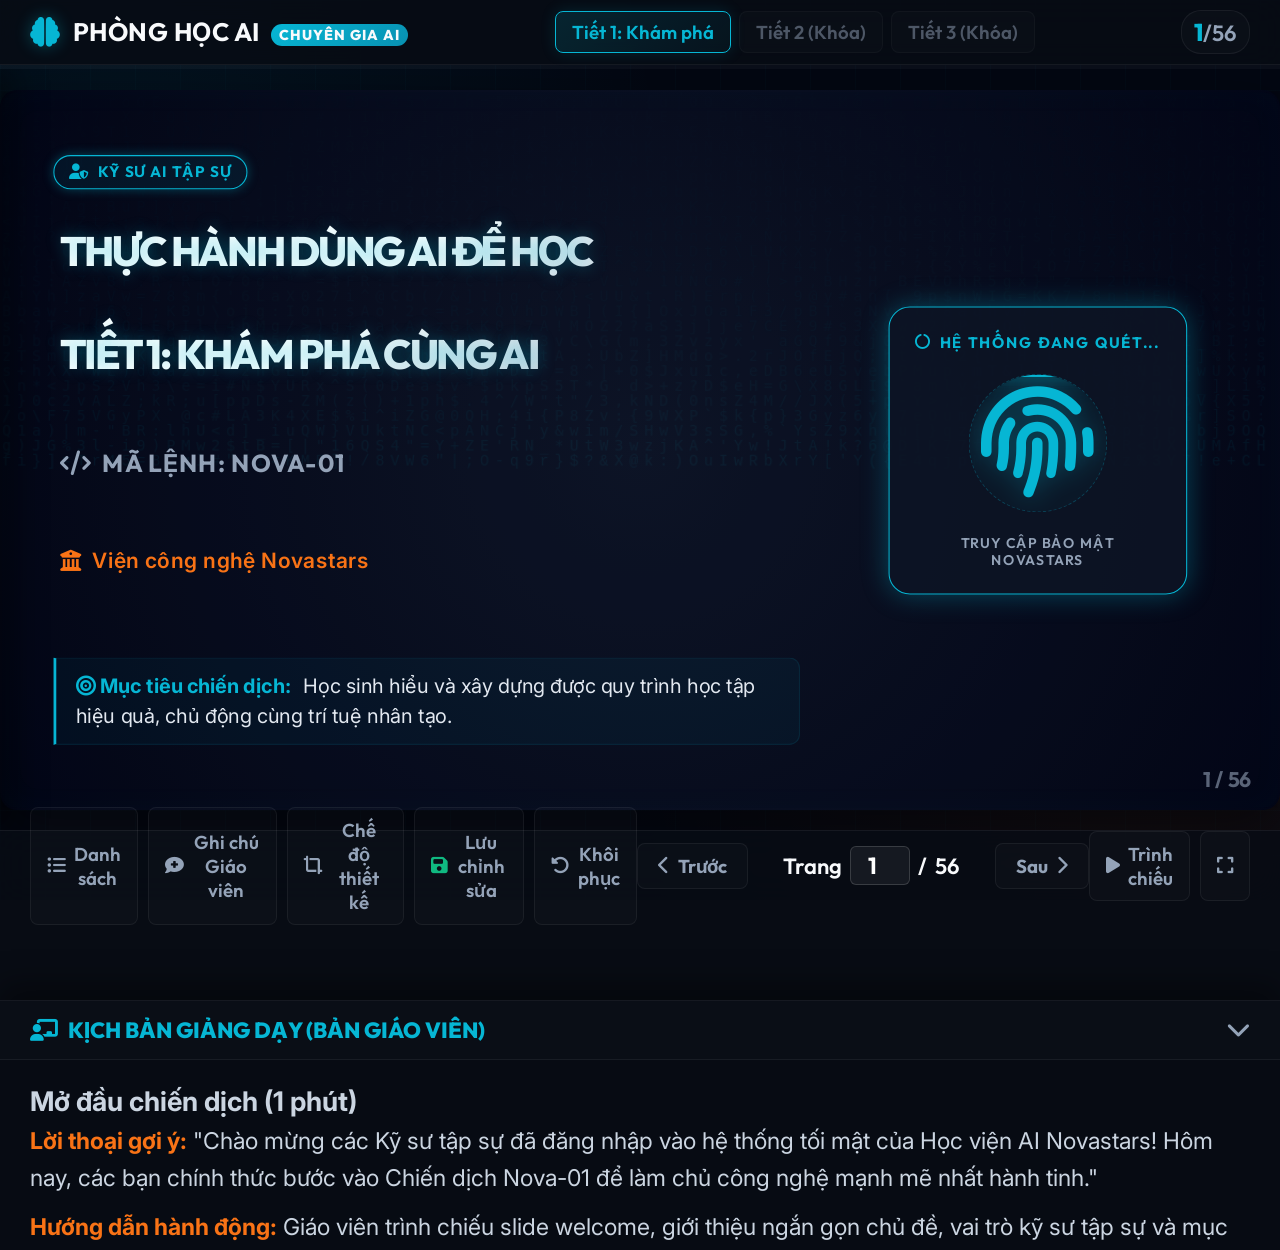
==== commit 4db0a37d: "Convert slide 56 process to flowchart, align checkboxes to first line of text, and optimize slide 51" ====
--- a/standalone_presentation.html
+++ b/standalone_presentation.html
@@ -2200,7 +2200,7 @@
 
 .checkbox-container {
     display: flex;
-    align-items: center;
+    align-items: flex-start;
     position: relative;
     padding-left: 35px;
     cursor: pointer;
@@ -2220,9 +2220,8 @@
 /* Custom checkmark */
 .checkmark {
     position: absolute;
-    top: 50%;
+    top: 2px;
     left: 0;
-    transform: translateY(-50%);
     height: 22px;
     width: 22px;
     background-color: rgba(255, 255, 255, 0.03);
@@ -5453,14 +5452,20 @@
     type: "bq-revisit",
     title: "MÃ KHÓA LỜI GIẢI SAU CHIẾN DỊCH",
     question: "Làm thế nào để điều khiển AI hỗ trợ học tập mà không làm suy giảm tư duy của chính mình?",
-    answer: "Để làm chủ cuộc chơi tư duy trước Siêu trí tuệ nhân tạo, Kỹ sư Novastars bắt buộc phải tuân thủ kỷ luật thuật toán:<br><br><strong>Chủ động NGHĨ độc lập → Khôn ngoan khi HỎI AI → Tỉnh táo KIỂM TRA chéo dữ liệu → Kiên trì LÀM LẠI bằng chính năng lực tự thân.</strong>",
+    answer: "Để làm chủ cuộc chơi tư duy trước Siêu trí tuệ nhân tạo, Kỹ sư Novastars bắt buộc phải tuân thủ kỷ luật thuật toán:",
+    flow: [
+      { label: "NGHĨ ĐỘC LẬP", desc: "Chủ động tự nháp bài trước khi tìm AI", icon: "fa-solid fa-brain" },
+      { label: "HỎI KHÔN NGOAN", desc: "Chỉ hỏi gợi ý cách làm, không xin đáp án", icon: "fa-solid fa-circle-question" },
+      { label: "KIỂM TRA CHÉO", desc: "Luôn đối chiếu lời giải với sách giáo khoa", icon: "fa-solid fa-shield-halved" },
+      { label: "TỰ LÀM LẠI", desc: "Tắt thiết bị và giải lại bằng thực lực của mình", icon: "fa-solid fa-arrows-rotate" }
+    ],
     teacherNotes: `<h3>Giải quyết câu hỏi lớn (1 phút)</h3>`
   }
 ];
 
     </script>
     <script>
-      const serverSavedState = {"slideObjectOffsets":{"P0-01":{".welcome-title_0":{"width":742.6843706845353,"height":174.38752937081128},".welcome-subject_0":{"width":651.7305088868394,"height":82.82813790112696}},"P0-02":{},"P0-03":{".role-info-card_0":{"dx":427.9728059332509,"dy":-252.93943139678615,"width":332.671875,"height":170},".role-info-card_1":{"dx":-192,"dy":36,"width":429.703125,"height":205},".role-info-card_2":{"dx":-185,"dy":41,"width":399.625,"height":199}},"STAGE-01":{".stage-title_0":{"width":862.8344334247528,"height":102.53279300496371}},"STAGE-01-ACT-01":{".act-intro-goal_0":{"width":501.625,"height":78},".act-intro-card_0":{"width":783.9346377604971,"height":461.39099913268217}},"STAGE-01-ACT-01B":{},"STAGE-01-ACT-02":{},"STAGE-01-ACT-03":{".workspace-timer-widget_0":{"width":232,"height":164,"dx":65,"dy":11}},"STAGE-01-ACT-04":{},"STAGE-01-ACT-05":{".transition-wrapper_0":{"width":839,"height":463},".transition-card_0":{"width":798.1161676319626,"height":342.4660257120215}},"STAGE-02":{".stage-title_0":{"dx":5,"dy":1}},"STAGE-02-ACT-01":{".act-intro-card_0":{"width":743.625,"height":510}},"STAGE-02-ACT-01B":{},"STAGE-02-ACT-03":{".mission-envelope-container_0":{"dx":-3,"dy":111},".workspace-timer-widget_0":{"dx":-4,"dy":106},".slide-heading_0":{"dx":-6,"dy":76}},"STAGE-02-ACT-05":{".transition-wrapper_0":{"width":830,"height":448},".transition-card_0":{"width":757,"height":326,"dx":24,"dy":-1}},"STAGE-03":{".stage-title_0":{"width":807,"height":230,"dx":-10,"dy":8},".radar-hud-circle_0":{"dx":-5.006180469715698,"dy":-90.11124845488257}},"STAGE-03-ACT-01":{".act-intro-title_0":{"width":613.2937739010353,"height":99.62548160435094,"dx":0,"dy":14.184177997527811},".act-intro-goal_0":{"dx":1.6687268232385661,"dy":35.04326328800989},".act-intro-card_0":{"width":695.2812845538956,"height":437.66824559611354}},"STAGE-03-ACT-01B":{},"STAGE-03-ACT-02":{},"STAGE-03-ACT-03":{},"STAGE-03-ACT-04":{},"STAGE-03-ACT-05":{},"STAGE-04":{},"STAGE-04-ACT-01":{".act-intro-card_0":{"width":699.6250261040346,"height":458.6081751197466},".act-intro-goal_0":{"dx":-3,"dy":18},".act-intro-title_0":{"dx":-1,"dy":1,"width":599.9874496931493,"height":90.67491736488671}},"STAGE-04-ACT-01B":{},"STAGE-04-ACT-02":{},"STAGE-04-ACT-03":{".matrix-grid_0":{"dx":-19,"dy":36},".workspace-timer-widget_0":{"dx":-1,"dy":45}},"STAGE-04-ACT-04":{},"STAGE-04-ACT-05":{".transition-wrapper_0":{"width":854,"height":515}},"STAGE-05":{},"STAGE-05-ACT-01":{".act-intro-title_0":{"width":890.625,"height":119,"dx":1,"dy":2},".act-intro-goal_0":{"dx":-3,"dy":33}},"STAGE-05-ACT-01B":{},"STAGE-05-ACT-03":{".drawing-placeholder_0":{"width":763,"height":512}},"STAGE-05-ACT-04":{},"STAGE-05-ACT-05":{},"STAGE-06":{".stage-title_0":{"width":743.453125,"height":118}},"STAGE-06-ACT-01":{".act-intro-title_0":{"width":869.625,"height":51,"dx":-2,"dy":36},".act-intro-goal_0":{"dx":0,"dy":85},".act-intro-card_0":{"width":838,"height":505}},"STAGE-06-ACT-01B":{},"STAGE-06-ACT-02":{},"STAGE-06-ACT-03":{},"STAGE-06-ACT-04-1":{},"STAGE-06-ACT-04-2":{},"STAGE-06-ACT-04-3":{},"STAGE-06-ACT-04-4":{},"STAGE-06-ACT-05":{},"STAGE-07":{},"STAGE-07-ACT-01":{".act-intro-title_0":{"width":583.625,"height":88},".act-intro-card_0":{"width":729.625,"height":543},".act-intro-goal_0":{"dx":3,"dy":100}},"STAGE-07-ACT-01B":{},"STAGE-07-ACT-03":{},"STAGE-07-ACT-05":{},"STAGE-08":{},"STAGE-08-ACT-01":{".act-intro-goal_0":{"width":605.625,"height":91,"dx":0,"dy":68},".act-intro-card_0":{"width":690,"height":527},".act-intro-title_0":{"dx":0,"dy":38}},"STAGE-08-ACT-01B":{},"STAGE-08-ACT-05":{},"END-01-1":{},"END-01-2":{},"END-01-3":{".takeaway-quote-box_0":{"dx":0,"dy":-17},".takeaway-large-card_0":{"width":897.8666666666667,"height":406.9927083333333}},"END-03":{},"END-04":{},"STAGE-02-ACT-02":{},"STAGE-05-ACT-02":{},"STAGE-07-ACT-02":{},"END-05":{".commitment-end-card_0":{"width":1100.1464541969253,"height":559.7058365754644}}},"slideTextEdits":{"P0-01":{"edit_4":"Học sinh hiểu và xây dựng được quy trình học tập hiệu quả, chủ động cùng trí tuệ nhân tạo.","edit_1":"THỰC HÀNH DÙNG AI ĐỂ HỌC\u003cdiv\u003e\u003cbr\u003e\u003cdiv class=\"drag-handle\" title=\"Kéo để di chuyển\"\u003e\u003ci class=\"fa-solid fa-arrows-up-down-left-right\"\u003e\u003c/i\u003e\u003c/div\u003e\u003cdiv class=\"resize-handle\" title=\"Kéo để co giãn\"\u003e\u003ci class=\"fa-solid fa-up-right-and-down-left-from-center\"\u003e\u003c/i\u003e\u003c/div\u003e\u003cdiv class=\"delete-handle\" title=\"Xóa phần tử khỏi slide\"\u003e\u003ci class=\"fa-solid fa-trash\"\u003e\u003c/i\u003e\u003c/div\u003e\u003cdiv\u003eTIẾT 1: KHÁM PHÁ CÙNG AI\u003c/div\u003e\u003c/div\u003e","edit_3":"\u003ci class=\"fa-solid fa-building-columns\"\u003e\u003c/i\u003eViện công nghệ Novastars\u003cdiv class=\"drag-handle\" title=\"Kéo để di chuyển\"\u003e\u003ci class=\"fa-solid fa-arrows-up-down-left-right\"\u003e\u003c/i\u003e\u003c/div\u003e\u003cdiv class=\"resize-handle\" title=\"Kéo để co giãn\"\u003e\u003ci class=\"fa-solid fa-up-right-and-down-left-from-center\"\u003e\u003c/i\u003e\u003c/div\u003e\u003cdiv class=\"delete-handle\" title=\"Xóa phần tử khỏi slide\"\u003e\u003ci class=\"fa-solid fa-trash\"\u003e\u003c/i\u003e\u003c/div\u003e"},"P0-03":{"edit_0":"chào mừng các kỸ SƯ công nghệ\u003cspan style=\"font-size: 1.55rem; -webkit-text-fill-color: transparent;\"\u003e!\u003c/span\u003e","edit_1":"Vai trò","edit_2":"Trở thành các kỹ sư phân tích dữ liệu và tối ưu hóa cách thức con người tương tác với AI.","edit_4":"Giải mã nhật ký tương tác, phân tích tác động lỗi và thiết kế \"Thuật toán học tập thông minh\" tối ưu nhất."},"STAGE-01-ACT-01":{"edit_2":"\u003cbr\u003e\u003cdiv\u003e\u003cdiv\u003e\u003cdiv class=\"drag-handle\" title=\"Kéo để di chuyển\"\u003e\u003ci class=\"fa-solid fa-arrows-up-down-left-right\"\u003e\u003c/i\u003e\u003c/div\u003e\u003cdiv class=\"resize-handle\" title=\"Kéo để co giãn\"\u003e\u003ci class=\"fa-solid fa-up-right-and-down-left-from-center\"\u003e\u003c/i\u003e\u003c/div\u003e\u003c/div\u003e\u003c/div\u003e","edit_0":"NHIỆM VỤ\u003cdiv class=\"drag-handle\" title=\"Kéo để di chuyển\"\u003e\u003ci class=\"fa-solid fa-arrows-up-down-left-right\"\u003e\u003c/i\u003e\u003c/div\u003e\u003cdiv class=\"resize-handle\" title=\"Kéo để co giãn\"\u003e\u003ci class=\"fa-solid fa-up-right-and-down-left-from-center\"\u003e\u003c/i\u003e\u003c/div\u003e\u003cdiv class=\"delete-handle\" title=\"Xóa phần tử khỏi slide\"\u003e\u003ci class=\"fa-solid fa-trash\"\u003e\u003c/i\u003e\u003c/div\u003e","edit_1":"\u0026nbsp;AI GIÚP HAY AI THAY?\u003cdiv class=\"drag-handle\" title=\"Kéo để di chuyển\"\u003e\u003ci class=\"fa-solid fa-arrows-up-down-left-right\"\u003e\u003c/i\u003e\u003c/div\u003e\u003cdiv class=\"resize-handle\" title=\"Kéo để co giãn\"\u003e\u003ci class=\"fa-solid fa-up-right-and-down-left-from-center\"\u003e\u003c/i\u003e\u003c/div\u003e\u003cdiv class=\"delete-handle\" title=\"Xóa phần tử khỏi slide\"\u003e\u003ci class=\"fa-solid fa-trash\"\u003e\u003c/i\u003e\u003c/div\u003e"},"STAGE-01-ACT-01B":{"edit_2":"- Vở ghi chép\u003cdiv\u003e\u003cbr\u003e\u003cdiv\u003e- Bút\u003c/div\u003e\u003c/div\u003e","edit_4":"Cá nhân"},"STAGE-01-ACT-03":{"edit_2":"\u0026nbsp; \u0026nbsp;Đọc đề bài","edit_3":"\u0026nbsp; Tự suy nghĩ","edit_4":"\u0026nbsp; Hỏi AI khi gặp khó khăn","edit_5":"\u0026nbsp; Kiểm tra lời giải của AI","edit_6":"\u0026nbsp; Tự làm lại vào vở","edit_8":"\u0026nbsp; Chụp đề bài","edit_9":"\u0026nbsp; Gửi cho AI","edit_10":"\u0026nbsp; Chép đáp án","edit_0":"AI GIÚP HAY AI THAY?","timer-display-STAGE-01-ACT-03":"03:57"},"STAGE-01-ACT-05":{"edit_3":"Một quy trình chuẩn để học với AI gồm những bước nào và từ đâu\u0026nbsp;\u003cspan style=\"font-size: 1.3rem;\"\u003emà có?\u003c/span\u003e","edit_0":"\u003cbr\u003e","edit_1":"Đã giải mã xong sự khác biệt giữa\u0026nbsp;\u003cdiv\u003e\"Dùng AI để học\" và \"Để AI học hộ\".\u003c/div\u003e"},"STAGE-02":{"edit_1":"NHẬN YÊU CẦU TỪ\u0026nbsp;\u003cdiv\u003eKHÁCH HÀNG\u003cdiv class=\"drag-handle\" title=\"Kéo để di chuyển\"\u003e\u003ci class=\"fa-solid fa-arrows-up-down-left-right\"\u003e\u003c/i\u003e\u003c/div\u003e\u003cdiv class=\"resize-handle\" title=\"Kéo để co giãn\"\u003e\u003ci class=\"fa-solid fa-up-right-and-down-left-from-center\"\u003e\u003c/i\u003e\u003c/div\u003e\u003c/div\u003e"},"STAGE-02-ACT-01":{"edit_2":"\u003cbr\u003e\u003cdiv class=\"drag-handle\" title=\"Kéo để di chuyển\"\u003e\u003ci class=\"fa-solid fa-arrows-up-down-left-right\"\u003e\u003c/i\u003e\u003c/div\u003e\u003cdiv class=\"resize-handle\" title=\"Kéo để co giãn\"\u003e\u003ci class=\"fa-solid fa-up-right-and-down-left-from-center\"\u003e\u003c/i\u003e\u003c/div\u003e","edit_1":"NHIỆM VỤ\u0026nbsp;\u003cspan style=\"font-size: 2.8rem;\"\u003eTỪ\u0026nbsp;\u003c/span\u003e\u003cdiv\u003e\u003cspan style=\"font-size: 2.8rem;\"\u003eHỌC VIỆN AI\u003c/span\u003e\u003cdiv\u003e\u003cdiv class=\"drag-handle\" title=\"Kéo để di chuyển\"\u003e\u003ci class=\"fa-solid fa-arrows-up-down-left-right\"\u003e\u003c/i\u003e\u003c/div\u003e\u003cdiv class=\"resize-handle\" title=\"Kéo để co giãn\"\u003e\u003ci class=\"fa-solid fa-up-right-and-down-left-from-center\"\u003e\u003c/i\u003e\u003c/div\u003e\u003c/div\u003e\u003c/div\u003e","edit_0":"NHIỆM VỤ\u003cdiv class=\"drag-handle\" title=\"Kéo để di chuyển\"\u003e\u003ci class=\"fa-solid fa-arrows-up-down-left-right\"\u003e\u003c/i\u003e\u003c/div\u003e\u003cdiv class=\"resize-handle\" title=\"Kéo để co giãn\"\u003e\u003ci class=\"fa-solid fa-up-right-and-down-left-from-center\"\u003e\u003c/i\u003e\u003c/div\u003e\u003cdiv class=\"delete-handle\" title=\"Xóa phần tử khỏi slide\"\u003e\u003ci class=\"fa-solid fa-trash\"\u003e\u003c/i\u003e\u003c/div\u003e"},"STAGE-02-ACT-01B":{"edit_2":"- Giấy\u003cdiv\u003e\u003cdiv\u003e- Bút\u003c/div\u003e\u003c/div\u003e","edit_4":"Tổ hợp 4 Kỹ sư (Nhóm 4 học sinh)"},"STAGE-02-ACT-05":{"edit_3":"Làm sao để \u0027giải mã\u0027 và sắp xếp các hành động rời rạc thành\u0026nbsp;\u003cspan style=\"font-size: 1.3rem;\"\u003emột\u0026nbsp;\u003c/span\u003e\u003cspan style=\"font-size: 1.3rem;\"\u003equy trình học tập tối ưu?\u003c/span\u003e","edit_0":"\u003cbr\u003e","edit_1":"Đã xác lập xong Mục tiêu nhiệm vụ."},"STAGE-03-ACT-01B":{"edit_2":"Nhận bộ thẻ hành động từ giáo viên","edit_4":"Nhóm 4 Kỹ sư","edit_0":"TRANG BỊ \u0026amp; ĐỘI HÌNH\u0026nbsp;\u003cdiv class=\"drag-handle\" title=\"Kéo để di chuyển\"\u003e\u003ci class=\"fa-solid fa-arrows-up-down-left-right\"\u003e\u003c/i\u003e\u003c/div\u003e\u003cdiv class=\"resize-handle\" title=\"Kéo để co giãn\"\u003e\u003ci class=\"fa-solid fa-up-right-and-down-left-from-center\"\u003e\u003c/i\u003e\u003c/div\u003e\u003cdiv class=\"delete-handle\" title=\"Xóa phần tử khỏi slide\"\u003e\u003ci class=\"fa-solid fa-trash\"\u003e\u003c/i\u003e\u003c/div\u003e","edit_1":"Trang bị:","edit_3":"Đội hình:"},"STAGE-03-ACT-02":{"edit_3":"Bước 3:\u0026nbsp;","edit_1":"Bước 1: Nhận bộ thẻ hành động từ Tổng chỉ huy (Giáo viên).","edit_0":"MÃ LỆNH VẬN HÀNH\u003cdiv class=\"drag-handle\" title=\"Kéo để di chuyển\"\u003e\u003ci class=\"fa-solid fa-arrows-up-down-left-right\"\u003e\u003c/i\u003e\u003c/div\u003e\u003cdiv class=\"resize-handle\" title=\"Kéo để co giãn\"\u003e\u003ci class=\"fa-solid fa-up-right-and-down-left-from-center\"\u003e\u003c/i\u003e\u003c/div\u003e\u003cdiv class=\"delete-handle\" title=\"Xóa phần tử khỏi slide\"\u003e\u003ci class=\"fa-solid fa-trash\"\u003e\u003c/i\u003e\u003c/div\u003e","edit_2":"Bước 2:\u0026nbsp;\u003cspan style=\"font-size: 25.3px;\"\u003eThảo luận và phân loại các thẻ vào hai nhóm quy trình.\u003c/span\u003e"},"STAGE-03-ACT-05":{"edit_3":"Nhưng tại sao các bước trong quy trình học hiệu quả lại quan trọng? Nếu lỡ bỏ qua một bước thì hệ quả sẽ ra sao?","edit_1":"Sự khác biệt giữa một quy trình học thông minh và một quy trình\u0026nbsp;\u003cspan style=\"font-size: 1.3rem;\"\u003eđối phó.\u003c/span\u003e"},"STAGE-04-ACT-01B":{"edit_2":"- Giấy viết\u003cdiv\u003e- Bút\u003c/div\u003e","edit_4":"Duy trì nhóm 4 Kỹ sư"},"STAGE-04-ACT-04":{"edit_13":"Mỗi một bước trong ma trận đều có một vai trò không thể thay thế."},"STAGE-04-ACT-05":{"edit_1":"Bản chất, vai trò kỹ thuật và lỗ hổng tư duy khi thiếu hụt các bước\u0026nbsp;\u003cspan style=\"font-size: 1.3rem;\"\u003ephản hồi.\u003c/span\u003e","edit_2":"LỆNH TIẾP THEO","edit_3":"Triệu tập Hội đồng tối cao để chuẩn hóa và đóng gói Nguyên tắc vàng."},"STAGE-05-ACT-01B":{"edit_2":"- Giấy viết\u003cdiv\u003e- Bút\u003c/div\u003e","edit_4":"Cá nhân"},"STAGE-05-ACT-04":{"edit_1":"NGHĨ\u0026nbsp;\u003cdiv\u003e\u003cbr\u003e\u003c/div\u003e","edit_2":"HỎI\u0026nbsp;\u003cdiv\u003e\u003cbr\u003e\u003c/div\u003e","edit_4":"LÀM LẠI\u0026nbsp;\u003cdiv\u003e\u003cbr\u003e\u003c/div\u003e","edit_0":"THUẬT TOÁN CHUẨN HÓA QUỐC TẾ NOVASTARS\u003cdiv class=\"drag-handle\" title=\"Kéo để di chuyển\"\u003e\u003ci class=\"fa-solid fa-arrows-up-down-left-right\"\u003e\u003c/i\u003e\u003c/div\u003e\u003cdiv class=\"resize-handle\" title=\"Kéo để co giãn\"\u003e\u003ci class=\"fa-solid fa-up-right-and-down-left-from-center\"\u003e\u003c/i\u003e\u003c/div\u003e\u003cdiv class=\"delete-handle\" title=\"Xóa phần tử khỏi slide\"\u003e\u003ci class=\"fa-solid fa-trash\"\u003e\u003c/i\u003e\u003c/div\u003e","edit_5":"\"AI LÀ TRỢ LÝ HỖ TRỢ VIỆC HỌC. AI KHÔNG THAY THẾ VIỆC HỌC.\""},"STAGE-05-ACT-05":{"edit_1":"Công thức vàng của một Chuyên gia AI thực thụ khi đứng trước\u0026nbsp;\u003cspan style=\"font-size: 1.3rem;\"\u003ebài học mới.\u003c/span\u003e","edit_3":"Làm sao để biến công thức này thành một công cụ thực chiến cho từng môn học cụ thể\u003cspan style=\"font-size: 1.3rem;\"\u003e?\u003c/span\u003e"},"STAGE-06-ACT-01B":{"edit_2":"- Nhận phiếu thiết kế quy trình\u003cdiv\u003e- Bút\u003c/div\u003e","edit_4":"Nhóm 4 Kỹ sư"},"STAGE-07-ACT-01":{"edit_1":"NHẬT KÝ\u0026nbsp;\u003cdiv\u003eCHUYÊN GIA AI\u003cdiv class=\"drag-handle\" title=\"Kéo để di chuyển\"\u003e\u003ci class=\"fa-solid fa-arrows-up-down-left-right\"\u003e\u003c/i\u003e\u003c/div\u003e\u003cdiv class=\"resize-handle\" title=\"Kéo để co giãn\"\u003e\u003ci class=\"fa-solid fa-up-right-and-down-left-from-center\"\u003e\u003c/i\u003e\u003c/div\u003e\u003c/div\u003e","edit_2":"\u003cbr\u003e\u003cdiv class=\"drag-handle\" title=\"Kéo để di chuyển\"\u003e\u003ci class=\"fa-solid fa-arrows-up-down-left-right\"\u003e\u003c/i\u003e\u003c/div\u003e\u003cdiv class=\"resize-handle\" title=\"Kéo để co giãn\"\u003e\u003ci class=\"fa-solid fa-up-right-and-down-left-from-center\"\u003e\u003c/i\u003e\u003c/div\u003e\u003cdiv class=\"delete-handle\" title=\"Xóa phần tử khỏi slide\"\u003e\u003ci class=\"fa-solid fa-trash\"\u003e\u003c/i\u003e\u003c/div\u003e","edit_0":"NHIỆM VỤ\u003cdiv class=\"drag-handle\" title=\"Kéo để di chuyển\"\u003e\u003ci class=\"fa-solid fa-arrows-up-down-left-right\"\u003e\u003c/i\u003e\u003c/div\u003e\u003cdiv class=\"resize-handle\" title=\"Kéo để co giãn\"\u003e\u003ci class=\"fa-solid fa-up-right-and-down-left-from-center\"\u003e\u003c/i\u003e\u003c/div\u003e\u003cdiv class=\"delete-handle\" title=\"Xóa phần tử khỏi slide\"\u003e\u003ci class=\"fa-solid fa-trash\"\u003e\u003c/i\u003e\u003c/div\u003e"},"STAGE-07-ACT-01B":{"edit_2":"- Bút\u003cdiv\u003e\u003cdiv\u003e- Phiếu nhật ký\u003c/div\u003e\u003c/div\u003e","edit_4":"Cá nhân"},"STAGE-08-ACT-01":{"edit_2":"\u003cbr\u003e\u003cdiv\u003e\u003cdiv class=\"drag-handle\" title=\"Kéo để di chuyển\"\u003e\u003ci class=\"fa-solid fa-arrows-up-down-left-right\"\u003e\u003c/i\u003e\u003c/div\u003e\u003cdiv class=\"resize-handle\" title=\"Kéo để co giãn\"\u003e\u003ci class=\"fa-solid fa-up-right-and-down-left-from-center\"\u003e\u003c/i\u003e\u003c/div\u003e\u003c/div\u003e","edit_0":"NHIỆM VỤ\u003cdiv class=\"drag-handle\" title=\"Kéo để di chuyển\"\u003e\u003ci class=\"fa-solid fa-arrows-up-down-left-right\"\u003e\u003c/i\u003e\u003c/div\u003e\u003cdiv class=\"resize-handle\" title=\"Kéo để co giãn\"\u003e\u003ci class=\"fa-solid fa-up-right-and-down-left-from-center\"\u003e\u003c/i\u003e\u003c/div\u003e\u003cdiv class=\"delete-handle\" title=\"Xóa phần tử khỏi slide\"\u003e\u003ci class=\"fa-solid fa-trash\"\u003e\u003c/i\u003e\u003c/div\u003e"},"STAGE-08-ACT-01B":{"edit_2":"Phiếu cam kết hành động tuần"},"STAGE-08-ACT-05":{"edit_1":"\u003cbr\u003e","edit_0":"\u003cbr\u003e","edit_2":"LỆNH TIẾP THEO","edit_3":"Đóng gói toàn bộ hành trình, đóng khóa bài học để lưu trữ vào máy chủ trung tâm."},"END-01-1":{"edit_2":"\u003cstrong\u003e\u0026nbsp; \u0026nbsp; \u0026nbsp;Học thực sự (Chủ động):\u003c/strong\u003e Dùng AI làm trợ lý kích hoạt tư duy; tự suy nghĩ, phản biện và tự thực hành để thấu hiểu sâu sắc kiến thức.","edit_3":"\u003cstrong\u003e\u0026nbsp; \u0026nbsp; \u0026nbsp;Đối phó (Thụ động):\u003c/strong\u003e Sao chép nguyên văn đáp án từ AI để nộp bài; bài tập hoàn thành nhưng bộ não không đọng lại kiến thức.","edit_0":"TỔNG KẾT","edit_1":"HỌC THỰC SỰ VÀ HỌC ĐỐI PHÓ"},"END-01-2":{"edit_0":"TỔNG KẾT"},"END-01-3":{"edit_0":"TỔNG KẾT","edit_1":"\u003cbr\u003e","edit_3":"\u003cbr\u003e\u003cdiv\u003e\u003cdiv class=\"drag-handle\" title=\"Kéo để di chuyển\"\u003e\u003ci class=\"fa-solid fa-arrows-up-down-left-right\"\u003e\u003c/i\u003e\u003c/div\u003e\u003cdiv class=\"resize-handle\" title=\"Kéo để co giãn\"\u003e\u003ci class=\"fa-solid fa-up-right-and-down-left-from-center\"\u003e\u003c/i\u003e\u003c/div\u003e\u003cdiv class=\"delete-handle\" title=\"Xóa phần tử khỏi slide\"\u003e\u003ci class=\"fa-solid fa-trash\"\u003e\u003c/i\u003e\u003c/div\u003e\u003c/div\u003e","edit_2":"\"AI hỗ trợ việc học.\u0026nbsp;\u003cdiv\u003eAI không thay thế việc học.\"\u003cdiv class=\"drag-handle\" title=\"Kéo để di chuyển\"\u003e\u003ci class=\"fa-solid fa-arrows-up-down-left-right\"\u003e\u003c/i\u003e\u003c/div\u003e\u003cdiv class=\"resize-handle\" title=\"Kéo để co giãn\"\u003e\u003ci class=\"fa-solid fa-up-right-and-down-left-from-center\"\u003e\u003c/i\u003e\u003c/div\u003e\u003cdiv class=\"delete-handle\" title=\"Xóa phần tử khỏi slide\"\u003e\u003ci class=\"fa-solid fa-trash\"\u003e\u003c/i\u003e\u003c/div\u003e\u003c/div\u003e"},"END-03":{"edit_1":"Để học cùng AI mà vẫn hiểu bài sâu và nhớ bài lâu, ta bắt buộc phải làm chủ cuộc chơi tư duy bằng cách tuân thủ nghiêm ngặt quy trình: Chủ động Nghĩ độc lập → Khôn ngoan khi Hỏi AI → Tỉnh táo Kiểm tra chéo thông tin → Kiên trì Làm lại bằng chính năng lực của mình.","bq-revisit-answer":"Để học cùng AI mà vẫn hiểu bài sâu và nhớ bài lâu, hãy tuân thủ nghiêm ngặt quy trình:\u0026nbsp;\u003cdiv\u003e\u003cb\u003e\u003ci\u003eChủ động Nghĩ độc lập → Khôn ngoan khi Hỏi AI → Tỉnh táo Kiểm tra chéo thông tin → Kiên trì Làm lại bằng chính năng lực của mình.\u003c/i\u003e\u003c/b\u003e\u003c/div\u003e","bq-revisit-question":"Làm\u0026nbsp;\u003cspan style=\"font-size: 1.8rem;\"\u003ethế nào để học cùng AI mà vẫn thực sự hiểu\n     bài?\u0026nbsp;\u003c/span\u003e\u003cdiv class=\"drag-handle\" title=\"Kéo để di chuyển\"\u003e\u003ci class=\"fa-solid fa-arrows-up-down-left-right\"\u003e\u003c/i\u003e\u003c/div\u003e\u003cdiv class=\"resize-handle\" title=\"Kéo để co giãn\"\u003e\u003ci class=\"fa-solid fa-up-right-and-down-left-from-center\"\u003e\u003c/i\u003e\u003c/div\u003e\u003cdiv class=\"delete-handle\" title=\"Xóa phần tử khỏi slide\"\u003e\u003ci class=\"fa-solid fa-trash\"\u003e\u003c/i\u003e\u003c/div\u003e"},"STAGE-06-ACT-01":{"edit_2":"\u003cbr\u003e\u003cdiv class=\"drag-handle\" title=\"Kéo để di chuyển\"\u003e\u003cspan class=\"fa-solid fa-arrows-up-down-left-right\"\u003e\u003c/span\u003e\u003c/div\u003e\u003cdiv class=\"resize-handle\" title=\"Kéo để co giãn\"\u003e\u003ci class=\"fa-solid fa-up-right-and-down-left-from-center\"\u003e\u003c/i\u003e\u003c/div\u003e","edit_0":"NHIỆM VỤ\u003cdiv class=\"drag-handle\" title=\"Kéo để di chuyển\"\u003e\u003ci class=\"fa-solid fa-arrows-up-down-left-right\"\u003e\u003c/i\u003e\u003c/div\u003e\u003cdiv class=\"resize-handle\" title=\"Kéo để co giãn\"\u003e\u003ci class=\"fa-solid fa-up-right-and-down-left-from-center\"\u003e\u003c/i\u003e\u003c/div\u003e\u003cdiv class=\"delete-handle\" title=\"Xóa phần tử khỏi slide\"\u003e\u003ci class=\"fa-solid fa-trash\"\u003e\u003c/i\u003e\u003c/div\u003e"},"STAGE-04-ACT-03":{"edit_0":"MA TRẬN PHÂN TÍCH VAI TRÒ\u003cdiv class=\"drag-handle\" title=\"Kéo để di chuyển\"\u003e\u003ci class=\"fa-solid fa-arrows-up-down-left-right\"\u003e\u003c/i\u003e\u003c/div\u003e\u003cdiv class=\"resize-handle\" title=\"Kéo để co giãn\"\u003e\u003ci class=\"fa-solid fa-up-right-and-down-left-from-center\"\u003e\u003c/i\u003e\u003c/div\u003e\u003cdiv class=\"delete-handle\" title=\"Xóa phần tử khỏi slide\"\u003e\u003ci class=\"fa-solid fa-trash\"\u003e\u003c/i\u003e\u003c/div\u003e","timer-display-STAGE-04-ACT-03":"06:00"},"P0-02":{"edit_0":"\u003ci class=\"fa-solid fa-circle-question\"\u003e\u003c/i\u003e câu hỏi lớn\u003cdiv class=\"drag-handle\" title=\"Kéo để di chuyển\"\u003e\u003ci class=\"fa-solid fa-arrows-up-down-left-right\"\u003e\u003c/i\u003e\u003c/div\u003e\u003cdiv class=\"resize-handle\" title=\"Kéo để co giãn\"\u003e\u003ci class=\"fa-solid fa-up-right-and-down-left-from-center\"\u003e\u003c/i\u003e\u003c/div\u003e\u003cdiv class=\"delete-handle\" title=\"Xóa phần tử khỏi slide\"\u003e\u003ci class=\"fa-solid fa-trash\"\u003e\u003c/i\u003e\u003c/div\u003e","edit_1":"\u003cdiv\u003e\u003ch2 class=\"bq-text text-glow-green draggable-object\" id=\"bq-revisit-question\" data-el-key=\"bq-revisit-question\" style=\"padding: 0.1em 6px 0.12em; transition: 0.25s; font-family: Outfit, Inter, sans-serif; font-size: 1.8rem; line-height: 1.45; outline: rgb(6, 182, 212) dashed 2px; outline-offset: 6px; background-image: initial; background-position: initial; background-size: initial; background-repeat: initial; background-attachment: initial; background-origin: initial; background-clip: initial; border-radius: 6px; box-shadow: rgba(6, 182, 212, 0.1) 0px 0px 15px;\"\u003eLàm \u003cspan style=\"font-size: 1.8rem;\"\u003ethế nào để học cùng AI mà vẫn thực sự hiểu bài?\u0026nbsp;\u003c/span\u003e\u003c/h2\u003e\u003c/div\u003e\u003cdiv class=\"drag-handle\" title=\"Kéo để di chuyển\"\u003e\u003ci class=\"fa-solid fa-arrows-up-down-left-right\"\u003e\u003c/i\u003e\u003c/div\u003e\u003cdiv class=\"resize-handle\" title=\"Kéo để co giãn\"\u003e\u003ci class=\"fa-solid fa-up-right-and-down-left-from-center\"\u003e\u003c/i\u003e\u003c/div\u003e\u003cdiv class=\"delete-handle\" title=\"Xóa phần tử khỏi slide\"\u003e\u003ci class=\"fa-solid fa-trash\"\u003e\u003c/i\u003e\u003c/div\u003e"},"STAGE-03":{"edit_1":"THU THẬP\u0026nbsp;\u003cdiv\u003eTHÔNG TIN\u003cdiv class=\"drag-handle\" title=\"Kéo để di chuyển\"\u003e\u003ci class=\"fa-solid fa-arrows-up-down-left-right\"\u003e\u003c/i\u003e\u003c/div\u003e\u003cdiv class=\"resize-handle\" title=\"Kéo để co giãn\"\u003e\u003ci class=\"fa-solid fa-up-right-and-down-left-from-center\"\u003e\u003c/i\u003e\u003c/div\u003e\u003cdiv class=\"delete-handle\" title=\"Xóa phần tử khỏi slide\"\u003e\u003ci class=\"fa-solid fa-trash\"\u003e\u003c/i\u003e\u003c/div\u003e\u003c/div\u003e"},"STAGE-04":{"edit_1":"PHÂN TÍCH\u0026nbsp;\u003cdiv\u003ePHẢN HỒI AI\u003cdiv class=\"drag-handle\" title=\"Kéo để di chuyển\"\u003e\u003ci class=\"fa-solid fa-arrows-up-down-left-right\"\u003e\u003c/i\u003e\u003c/div\u003e\u003cdiv class=\"resize-handle\" title=\"Kéo để co giãn\"\u003e\u003ci class=\"fa-solid fa-up-right-and-down-left-from-center\"\u003e\u003c/i\u003e\u003c/div\u003e\u003cdiv class=\"delete-handle\" title=\"Xóa phần tử khỏi slide\"\u003e\u003ci class=\"fa-solid fa-trash\"\u003e\u003c/i\u003e\u003c/div\u003e\u003c/div\u003e"},"STAGE-06-ACT-03":{"edit_3":"(Chúng tôi sẽ tự suy nghĩ điều gì trước?)\u003cbr\u003e\u003cbr\u003e\u0026nbsp;_______________________\u003cspan style=\"font-size: 20.9px;\"\u003e_______________________\u003c/span\u003e\u003cspan style=\"font-size: 20.9px;\"\u003e_______________________\u003c/span\u003e","edit_4":"(Chúng tôi sẽ nhập câu lệnh/prompt gì để hỏi AI?)\u003cbr\u003e\u003cbr\u003e\u0026nbsp;___________________\u003cspan style=\"font-size: 20.9px;\"\u003e_______________________\u003c/span\u003e\u003cspan style=\"font-size: 20.9px;\"\u003e____________________________\u003c/span\u003e","edit_5":"(Chúng tôi kiểm tra tính đúng đắn bằng cách nào?)\u003cbr\u003e\u003cbr\u003e\u0026nbsp;______________\u003cspan style=\"font-size: 20.9px;\"\u003e_______________________\u003c/span\u003e\u003cspan style=\"font-size: 20.9px;\"\u003e_______________________\u003c/span\u003e\u003cspan style=\"font-size: 20.9px;\"\u003e__________\u003c/span\u003e","edit_6":"(Chúng tôi tự luyện tập lại ra sao?)\u003cbr\u003e\u003cbr\u003e\u0026nbsp;__________________________\u003cspan style=\"font-size: 20.9px;\"\u003e_______________________\u003c/span\u003e\u003cspan style=\"font-size: 20.9px;\"\u003e____________________\u003c/span\u003e","edit_2":"Khi học môn ____________ với AI, chúng tôi sẽ:\u003cdiv\u003e\u003cbr\u003e\u003c/div\u003e"},"STAGE-07":{"edit_1":"NHẬT KÝ\u0026nbsp;\u003cdiv\u003eCHUYÊN GIA AI\u003cdiv class=\"drag-handle\" title=\"Kéo để di chuyển\"\u003e\u003ci class=\"fa-solid fa-arrows-up-down-left-right\"\u003e\u003c/i\u003e\u003c/div\u003e\u003cdiv class=\"resize-handle\" title=\"Kéo để co giãn\"\u003e\u003ci class=\"fa-solid fa-up-right-and-down-left-from-center\"\u003e\u003c/i\u003e\u003c/div\u003e\u003cdiv class=\"delete-handle\" title=\"Xóa phần tử khỏi slide\"\u003e\u003ci class=\"fa-solid fa-trash\"\u003e\u003c/i\u003e\u003c/div\u003e\u003c/div\u003e"},"STAGE-02-ACT-03":{"timer-display-STAGE-02-ACT-03":"04:00"},"STAGE-03-ACT-03":{"timer-display-STAGE-03-ACT-03":"08:00","edit_2":"CỔNG 01: \u003cbr\u003eQuy trình Học tập Hiệu quả (Hệ thống Xanh)","edit_6":"CỔNG 02: \u003cbr\u003eQuy trình Đối phó/Lười biếng (Hệ thống Lỗi)","edit_1":"Nhiệm vụ phân loại: Hãy lập trình, đưa các thẻ hành động về đúng nhóm quy trình:","edit_0":"PHÂN loại quy trình\u003cdiv class=\"drag-handle\" title=\"Kéo để di chuyển\"\u003e\u003ci class=\"fa-solid fa-arrows-up-down-left-right\"\u003e\u003c/i\u003e\u003c/div\u003e\u003cdiv class=\"resize-handle\" title=\"Kéo để co giãn\"\u003e\u003ci class=\"fa-solid fa-up-right-and-down-left-from-center\"\u003e\u003c/i\u003e\u003c/div\u003e\u003cdiv class=\"delete-handle\" title=\"Xóa phần tử khỏi slide\"\u003e\u003ci class=\"fa-solid fa-trash\"\u003e\u003c/i\u003e\u003c/div\u003e","edit_10":"Quy trình chỉ hoàn thành nhiệm vụ (Hệ thống Lỗi)","edit_9":"Quy trình Học tập Hiệu quả (Hệ thống Xanh)"},"STAGE-07-ACT-03":{"timer-display-STAGE-07-ACT-03":"04:00"},"STAGE-06-ACT-05":{"edit_3":"Nhìn lại hành trình từ đầu tiết học, bản thân mỗi chuyên gia đã nhận ra điều gì cho riêng mình?","edit_0":"\u003cbr\u003e"},"STAGE-01-ACT-04":{"edit_3":"Sự khác biệt nằm ở Quy trình tương tác: CHỦ ĐỘNG ĐIỀU KHIỂN (Nam) và THỤ ĐỘNG PHỤ THUỘC (Lan)."},"STAGE-03-ACT-01":{"edit_2":"\u003cbr\u003e\u003cdiv class=\"drag-handle\" title=\"Kéo để di chuyển\"\u003e\u003ci class=\"fa-solid fa-arrows-up-down-left-right\"\u003e\u003c/i\u003e\u003c/div\u003e\u003cdiv class=\"resize-handle\" title=\"Kéo để co giãn\"\u003e\u003ci class=\"fa-solid fa-up-right-and-down-left-from-center\"\u003e\u003c/i\u003e\u003c/div\u003e\u003cdiv class=\"delete-handle\" title=\"Xóa phần tử khỏi slide\"\u003e\u003ci class=\"fa-solid fa-trash\"\u003e\u003c/i\u003e\u003c/div\u003e","edit_0":"NHIỆM VỤ\u003cdiv class=\"drag-handle\" title=\"Kéo để di chuyển\"\u003e\u003ci class=\"fa-solid fa-arrows-up-down-left-right\"\u003e\u003c/i\u003e\u003c/div\u003e\u003cdiv class=\"resize-handle\" title=\"Kéo để co giãn\"\u003e\u003ci class=\"fa-solid fa-up-right-and-down-left-from-center\"\u003e\u003c/i\u003e\u003c/div\u003e\u003cdiv class=\"delete-handle\" title=\"Xóa phần tử khỏi slide\"\u003e\u003ci class=\"fa-solid fa-trash\"\u003e\u003c/i\u003e\u003c/div\u003e","edit_1":"GIẢI MÃ CÁCH HỌC\u003cdiv class=\"drag-handle\" title=\"Kéo để di chuyển\"\u003e\u003ci class=\"fa-solid fa-arrows-up-down-left-right\"\u003e\u003c/i\u003e\u003c/div\u003e\u003cdiv class=\"resize-handle\" title=\"Kéo để co giãn\"\u003e\u003ci class=\"fa-solid fa-up-right-and-down-left-from-center\"\u003e\u003c/i\u003e\u003c/div\u003e\u003cdiv class=\"delete-handle\" title=\"Xóa phần tử khỏi slide\"\u003e\u003ci class=\"fa-solid fa-trash\"\u003e\u003c/i\u003e\u003c/div\u003e"},"STAGE-04-ACT-01":{"edit_2":"\u003cbr\u003e\u003cdiv class=\"drag-handle\" title=\"Kéo để di chuyển\"\u003e\u003ci class=\"fa-solid fa-arrows-up-down-left-right\"\u003e\u003c/i\u003e\u003c/div\u003e\u003cdiv class=\"resize-handle\" title=\"Kéo để co giãn\"\u003e\u003ci class=\"fa-solid fa-up-right-and-down-left-from-center\"\u003e\u003c/i\u003e\u003c/div\u003e\u003cdiv class=\"delete-handle\" title=\"Xóa phần tử khỏi slide\"\u003e\u003ci class=\"fa-solid fa-trash\"\u003e\u003c/i\u003e\u003c/div\u003e","edit_0":"NHIỆM VỤ\u003cdiv class=\"drag-handle\" title=\"Kéo để di chuyển\"\u003e\u003ci class=\"fa-solid fa-arrows-up-down-left-right\"\u003e\u003c/i\u003e\u003c/div\u003e\u003cdiv class=\"resize-handle\" title=\"Kéo để co giãn\"\u003e\u003ci class=\"fa-solid fa-up-right-and-down-left-from-center\"\u003e\u003c/i\u003e\u003c/div\u003e\u003cdiv class=\"delete-handle\" title=\"Xóa phần tử khỏi slide\"\u003e\u003ci class=\"fa-solid fa-trash\"\u003e\u003c/i\u003e\u003c/div\u003e","edit_1":"THẨM ĐỊNH:\u0026nbsp;\u003cdiv\u003eMỖI BƯỚC GIÚP GÌ?\u003cdiv class=\"drag-handle\" title=\"Kéo để di chuyển\"\u003e\u003ci class=\"fa-solid fa-arrows-up-down-left-right\"\u003e\u003c/i\u003e\u003c/div\u003e\u003cdiv class=\"resize-handle\" title=\"Kéo để co giãn\"\u003e\u003ci class=\"fa-solid fa-up-right-and-down-left-from-center\"\u003e\u003c/i\u003e\u003c/div\u003e\u003cdiv class=\"delete-handle\" title=\"Xóa phần tử khỏi slide\"\u003e\u003ci class=\"fa-solid fa-trash\"\u003e\u003c/i\u003e\u003c/div\u003e\u003c/div\u003e"},"STAGE-04-ACT-02":{"edit_1":"Bước 1: Quan sát bảng hiển thị trên màn hình.","edit_2":"Bước 2: Thảo luận nhóm để tìm ra \u0027Chức năng\u0027 và hệ quả \u0027Nếu ngắt mạch\u0027 (Bỏ qua bước) của 4 vi mạch (bước) cốt lõi."},"STAGE-05-ACT-01":{"edit_1":"ĐẠI HỘI ĐỒNG KỸ SƯ AI NOVASTARS\u003cdiv class=\"drag-handle\" title=\"Kéo để di chuyển\"\u003e\u003ci class=\"fa-solid fa-arrows-up-down-left-right\"\u003e\u003c/i\u003e\u003c/div\u003e\u003cdiv class=\"resize-handle\" title=\"Kéo để co giãn\"\u003e\u003ci class=\"fa-solid fa-up-right-and-down-left-from-center\"\u003e\u003c/i\u003e\u003c/div\u003e\u003cdiv class=\"delete-handle\" title=\"Xóa phần tử khỏi slide\"\u003e\u003ci class=\"fa-solid fa-trash\"\u003e\u003c/i\u003e\u003c/div\u003e","edit_0":"NHIỆM VỤ\u003cdiv class=\"drag-handle\" title=\"Kéo để di chuyển\"\u003e\u003ci class=\"fa-solid fa-arrows-up-down-left-right\"\u003e\u003c/i\u003e\u003c/div\u003e\u003cdiv class=\"resize-handle\" title=\"Kéo để co giãn\"\u003e\u003ci class=\"fa-solid fa-up-right-and-down-left-from-center\"\u003e\u003c/i\u003e\u003c/div\u003e\u003cdiv class=\"delete-handle\" title=\"Xóa phần tử khỏi slide\"\u003e\u003ci class=\"fa-solid fa-trash\"\u003e\u003c/i\u003e\u003c/div\u003e"},"STAGE-05-ACT-02":{"edit_2":"Bước 2: Các đại diện lên thuyết minh và trình bày sơ đồ quy trình của nhóm mình."},"STAGE-05-ACT-03":{"edit_1":"Đề bài Hội nghị: Tổng hợp, vẽ lại và trình bày Sơ đồ quy trình chuẩn hóa:\u003cdiv\u003e\"ĐIỀU KHIỂN AI HỌC TẬP\".\u003c/div\u003e"},"STAGE-06-ACT-02":{"edit_1":"Bước 1: Đại diện bốc thăm nhận môn học (Toán, Văn, Anh, Khoa học).","edit_2":"Bước 2: Phân tích đặc tính dữ liệu bài tập đặc trưng của môn học đó."},"STAGE-06-ACT-04-1":{"edit_0":"\u003ci class=\"fa-solid fa-calculator\"\u003e\u003c/i\u003e CẤU HÌNH: MÔN TOÁN\u003cdiv class=\"drag-handle\" title=\"Kéo để di chuyển\"\u003e\u003ci class=\"fa-solid fa-arrows-up-down-left-right\"\u003e\u003c/i\u003e\u003c/div\u003e\u003cdiv class=\"resize-handle\" title=\"Kéo để co giãn\"\u003e\u003ci class=\"fa-solid fa-up-right-and-down-left-from-center\"\u003e\u003c/i\u003e\u003c/div\u003e\u003cdiv class=\"delete-handle\" title=\"Xóa phần tử khỏi slide\"\u003e\u003ci class=\"fa-solid fa-trash\"\u003e\u003c/i\u003e\u003c/div\u003e"},"STAGE-06-ACT-04-2":{"edit_0":"\u003ci class=\"fa-solid fa-pen-nib\"\u003e\u003c/i\u003e CẤU HÌNH: MÔN NGỮ VĂN\u003cdiv class=\"drag-handle\" title=\"Kéo để di chuyển\"\u003e\u003ci class=\"fa-solid fa-arrows-up-down-left-right\"\u003e\u003c/i\u003e\u003c/div\u003e\u003cdiv class=\"resize-handle\" title=\"Kéo để co giãn\"\u003e\u003ci class=\"fa-solid fa-up-right-and-down-left-from-center\"\u003e\u003c/i\u003e\u003c/div\u003e\u003cdiv class=\"delete-handle\" title=\"Xóa phần tử khỏi slide\"\u003e\u003ci class=\"fa-solid fa-trash\"\u003e\u003c/i\u003e\u003c/div\u003e"},"STAGE-06-ACT-04-3":{"edit_0":"\u003ci class=\"fa-solid fa-language\"\u003e\u003c/i\u003e CẤU HÌNH: MÔN TIẾNG ANH\u003cdiv class=\"drag-handle\" title=\"Kéo để di chuyển\"\u003e\u003ci class=\"fa-solid fa-arrows-up-down-left-right\"\u003e\u003c/i\u003e\u003c/div\u003e\u003cdiv class=\"resize-handle\" title=\"Kéo để co giãn\"\u003e\u003ci class=\"fa-solid fa-up-right-and-down-left-from-center\"\u003e\u003c/i\u003e\u003c/div\u003e\u003cdiv class=\"delete-handle\" title=\"Xóa phần tử khỏi slide\"\u003e\u003ci class=\"fa-solid fa-trash\"\u003e\u003c/i\u003e\u003c/div\u003e"},"STAGE-06-ACT-04-4":{"edit_0":"\u003ci class=\"fa-solid fa-flask\"\u003e\u003c/i\u003e CẤU HÌNH: MÔN KHOA HỌC TỰ NHIÊN\u003cdiv class=\"drag-handle\" title=\"Kéo để di chuyển\"\u003e\u003ci class=\"fa-solid fa-arrows-up-down-left-right\"\u003e\u003c/i\u003e\u003c/div\u003e\u003cdiv class=\"resize-handle\" title=\"Kéo để co giãn\"\u003e\u003ci class=\"fa-solid fa-up-right-and-down-left-from-center\"\u003e\u003c/i\u003e\u003c/div\u003e\u003cdiv class=\"delete-handle\" title=\"Xóa phần tử khỏi slide\"\u003e\u003ci class=\"fa-solid fa-trash\"\u003e\u003c/i\u003e\u003c/div\u003e"},"STAGE-07-ACT-02":{"edit_3":"Bước 3: Chia sẻ trước toàn Hội đồng lớp học."},"STAGE-07-ACT-05":{"edit_0":"\u003cbr\u003e","edit_2":"LỆNH TIẾP THEO","edit_3":"Kích hoạt Thử thách thực địa bên ngoài phòng\u0026nbsp;\u003cdiv\u003ethí nghiệm.\u003c/div\u003e"},"STAGE-01":{"edit_1":"MỞ KHÓA NHIỆM VỤ\u003cdiv class=\"drag-handle\" title=\"Kéo để di chuyển\"\u003e\u003ci class=\"fa-solid fa-arrows-up-down-left-right\"\u003e\u003c/i\u003e\u003c/div\u003e\u003cdiv class=\"resize-handle\" title=\"Kéo để co giãn\"\u003e\u003ci class=\"fa-solid fa-up-right-and-down-left-from-center\"\u003e\u003c/i\u003e\u003c/div\u003e\u003cdiv class=\"delete-handle\" title=\"Xóa phần tử khỏi slide\"\u003e\u003ci class=\"fa-solid fa-trash\"\u003e\u003c/i\u003e\u003c/div\u003e"},"STAGE-01-ACT-02":{"edit_0":"MÃ LỆNH VẬN HÀNH\u003cdiv class=\"drag-handle\" title=\"Kéo để di chuyển\"\u003e\u003ci class=\"fa-solid fa-arrows-up-down-left-right\"\u003e\u003c/i\u003e\u003c/div\u003e\u003cdiv class=\"resize-handle\" title=\"Kéo để co giãn\"\u003e\u003ci class=\"fa-solid fa-up-right-and-down-left-from-center\"\u003e\u003c/i\u003e\u003c/div\u003e\u003cdiv class=\"delete-handle\" title=\"Xóa phần tử khỏi slide\"\u003e\u003ci class=\"fa-solid fa-trash\"\u003e\u003c/i\u003e\u003c/div\u003e","edit_3":"Bước 3: Đại diện nhóm kỹ sư phát biểu trước Hội đồng chuyên gia."},"STAGE-03-ACT-04":{"edit_7":"\u003ci class=\"fa-solid fa-circle-exclamation\"\u003e\u003c/i\u003e Quy trình Chỉ để hoàn thành nhiệm vụ (Hệ thống Lỗi):","edit_10":"\u003cbr\u003e"},"STAGE-06":{"edit_1":"THỬ NGHIỆM QUY TRÌNH\u003cdiv class=\"drag-handle\" title=\"Kéo để di chuyển\"\u003e\u003ci class=\"fa-solid fa-arrows-up-down-left-right\"\u003e\u003c/i\u003e\u003c/div\u003e\u003cdiv class=\"resize-handle\" title=\"Kéo để co giãn\"\u003e\u003ci class=\"fa-solid fa-up-right-and-down-left-from-center\"\u003e\u003c/i\u003e\u003c/div\u003e\u003cdiv class=\"delete-handle\" title=\"Xóa phần tử khỏi slide\"\u003e\u003ci class=\"fa-solid fa-trash\"\u003e\u003c/i\u003e\u003c/div\u003e"}},"slideSortingState":{"STAGE-03-ACT-03":{"tag-STAGE-03-ACT-03-5":"sorting-pool","tag-STAGE-03-ACT-03-2":"sorting-pool","tag-STAGE-03-ACT-03-0":"sorting-pool","tag-STAGE-03-ACT-03-6":"sorting-pool","tag-STAGE-03-ACT-03-4":"sorting-pool","tag-STAGE-03-ACT-03-1":"sorting-pool","tag-STAGE-03-ACT-03-3":"sorting-pool"}},"slideCheckboxStates":{},"slideHiddenElements":{"P0-02":[".bq-sub_0"],"STAGE-05-ACT-01":[".act-intro-goal_0"],"STAGE-02-ACT-03":[".slide-heading_0"],"STAGE-03-ACT-02":[".step-item-card_2",".step-item-card_3"],"STAGE-08":[".mission-activation-grid_0"]},"slideTimerDurations":{"STAGE-01-ACT-03":240,"STAGE-02-ACT-03":240,"STAGE-03-ACT-03":480,"STAGE-04-ACT-03":360,"STAGE-07-ACT-03":240}};
+      const serverSavedState = {"slideObjectOffsets":{"P0-01":{".welcome-title_0":{"width":742.6843706845353,"height":174.38752937081128},".welcome-subject_0":{"width":651.7305088868394,"height":82.82813790112696}},"P0-02":{},"P0-03":{".role-info-card_0":{"dx":427.9728059332509,"dy":-252.93943139678615,"width":332.671875,"height":170},".role-info-card_1":{"dx":-192,"dy":36,"width":429.703125,"height":205},".role-info-card_2":{"dx":-185,"dy":41,"width":399.625,"height":199}},"STAGE-01":{".stage-title_0":{"width":862.8344334247528,"height":102.53279300496371}},"STAGE-01-ACT-01":{".act-intro-goal_0":{"width":501.625,"height":78},".act-intro-card_0":{"width":783.9346377604971,"height":461.39099913268217}},"STAGE-01-ACT-01B":{},"STAGE-01-ACT-02":{},"STAGE-01-ACT-03":{".workspace-timer-widget_0":{"width":232,"height":164,"dx":65,"dy":11}},"STAGE-01-ACT-04":{},"STAGE-01-ACT-05":{".transition-wrapper_0":{"width":839,"height":463},".transition-card_0":{"width":798.1161676319626,"height":342.4660257120215}},"STAGE-02":{".stage-title_0":{"dx":5,"dy":1}},"STAGE-02-ACT-01":{".act-intro-card_0":{"width":743.625,"height":510}},"STAGE-02-ACT-01B":{},"STAGE-02-ACT-03":{".mission-envelope-container_0":{"dx":-3,"dy":111},".workspace-timer-widget_0":{"dx":-4,"dy":106},".slide-heading_0":{"dx":-6,"dy":76}},"STAGE-02-ACT-05":{".transition-wrapper_0":{"width":830,"height":448},".transition-card_0":{"width":757,"height":326,"dx":24,"dy":-1}},"STAGE-03":{".stage-title_0":{"width":807,"height":230,"dx":-10,"dy":8},".radar-hud-circle_0":{"dx":-5.006180469715698,"dy":-90.11124845488257}},"STAGE-03-ACT-01":{".act-intro-title_0":{"width":613.2937739010353,"height":99.62548160435094,"dx":0,"dy":14.184177997527811},".act-intro-goal_0":{"dx":1.6687268232385661,"dy":35.04326328800989},".act-intro-card_0":{"width":695.2812845538956,"height":437.66824559611354}},"STAGE-03-ACT-01B":{},"STAGE-03-ACT-02":{},"STAGE-03-ACT-03":{},"STAGE-03-ACT-04":{},"STAGE-03-ACT-05":{},"STAGE-04":{},"STAGE-04-ACT-01":{".act-intro-card_0":{"width":699.6250261040346,"height":458.6081751197466},".act-intro-goal_0":{"dx":-3,"dy":18},".act-intro-title_0":{"dx":-1,"dy":1,"width":599.9874496931493,"height":90.67491736488671}},"STAGE-04-ACT-01B":{},"STAGE-04-ACT-02":{},"STAGE-04-ACT-03":{".matrix-grid_0":{"dx":-19,"dy":36},".workspace-timer-widget_0":{"dx":-1,"dy":45}},"STAGE-04-ACT-04":{},"STAGE-04-ACT-05":{".transition-wrapper_0":{"width":854,"height":515}},"STAGE-05":{},"STAGE-05-ACT-01":{".act-intro-title_0":{"width":890.625,"height":119,"dx":1,"dy":2},".act-intro-goal_0":{"dx":-3,"dy":33}},"STAGE-05-ACT-01B":{},"STAGE-05-ACT-03":{".drawing-placeholder_0":{"width":763,"height":512}},"STAGE-05-ACT-04":{},"STAGE-05-ACT-05":{},"STAGE-06":{".stage-title_0":{"width":743.453125,"height":118}},"STAGE-06-ACT-01":{".act-intro-title_0":{"width":869.625,"height":51,"dx":-2,"dy":36},".act-intro-goal_0":{"dx":0,"dy":85},".act-intro-card_0":{"width":838,"height":505}},"STAGE-06-ACT-01B":{},"STAGE-06-ACT-02":{},"STAGE-06-ACT-03":{},"STAGE-06-ACT-04-1":{},"STAGE-06-ACT-04-2":{},"STAGE-06-ACT-04-3":{},"STAGE-06-ACT-04-4":{},"STAGE-06-ACT-05":{},"STAGE-07":{},"STAGE-07-ACT-01":{".act-intro-title_0":{"width":583.625,"height":88},".act-intro-card_0":{"width":729.625,"height":543},".act-intro-goal_0":{"dx":3,"dy":100}},"STAGE-07-ACT-01B":{},"STAGE-07-ACT-03":{},"STAGE-07-ACT-05":{},"STAGE-08":{},"STAGE-08-ACT-01":{".act-intro-goal_0":{"width":605.625,"height":91,"dx":0,"dy":68},".act-intro-card_0":{"width":690,"height":527},".act-intro-title_0":{"dx":0,"dy":38}},"STAGE-08-ACT-01B":{},"STAGE-08-ACT-03":{},"STAGE-08-ACT-05":{},"END-01-1":{},"END-01-2":{},"END-01-3":{".takeaway-quote-box_0":{"dx":0,"dy":-17},".takeaway-large-card_0":{"width":897.8666666666667,"height":406.9927083333333}},"END-03":{},"END-04":{},"STAGE-02-ACT-02":{},"STAGE-05-ACT-02":{},"STAGE-07-ACT-02":{}},"slideTextEdits":{"P0-01":{"edit_4":"Học sinh hiểu và xây dựng được quy trình học tập hiệu quả, chủ động cùng trí tuệ nhân tạo.","edit_1":"THỰC HÀNH DÙNG AI ĐỂ HỌC\u003cdiv\u003e\u003cbr\u003e\u003cdiv class=\"drag-handle\" title=\"Kéo để di chuyển\"\u003e\u003ci class=\"fa-solid fa-arrows-up-down-left-right\"\u003e\u003c/i\u003e\u003c/div\u003e\u003cdiv class=\"resize-handle\" title=\"Kéo để co giãn\"\u003e\u003ci class=\"fa-solid fa-up-right-and-down-left-from-center\"\u003e\u003c/i\u003e\u003c/div\u003e\u003cdiv class=\"delete-handle\" title=\"Xóa phần tử khỏi slide\"\u003e\u003ci class=\"fa-solid fa-trash\"\u003e\u003c/i\u003e\u003c/div\u003e\u003cdiv\u003eTIẾT 1: KHÁM PHÁ CÙNG AI\u003c/div\u003e\u003c/div\u003e","edit_3":"\u003ci class=\"fa-solid fa-building-columns\"\u003e\u003c/i\u003eViện công nghệ Novastars\u003cdiv class=\"drag-handle\" title=\"Kéo để di chuyển\"\u003e\u003ci class=\"fa-solid fa-arrows-up-down-left-right\"\u003e\u003c/i\u003e\u003c/div\u003e\u003cdiv class=\"resize-handle\" title=\"Kéo để co giãn\"\u003e\u003ci class=\"fa-solid fa-up-right-and-down-left-from-center\"\u003e\u003c/i\u003e\u003c/div\u003e\u003cdiv class=\"delete-handle\" title=\"Xóa phần tử khỏi slide\"\u003e\u003ci class=\"fa-solid fa-trash\"\u003e\u003c/i\u003e\u003c/div\u003e"},"P0-03":{"edit_0":"chào mừng các kỸ SƯ công nghệ\u003cspan style=\"font-size: 1.55rem; -webkit-text-fill-color: transparent;\"\u003e!\u003c/span\u003e","edit_1":"Vai trò","edit_2":"Trở thành các kỹ sư phân tích dữ liệu và tối ưu hóa cách thức con người tương tác với AI.","edit_4":"Giải mã nhật ký tương tác, phân tích tác động lỗi và thiết kế \"Thuật toán học tập thông minh\" tối ưu nhất."},"STAGE-01-ACT-01":{"edit_2":"\u003cbr\u003e\u003cdiv\u003e\u003cdiv\u003e\u003cdiv class=\"drag-handle\" title=\"Kéo để di chuyển\"\u003e\u003ci class=\"fa-solid fa-arrows-up-down-left-right\"\u003e\u003c/i\u003e\u003c/div\u003e\u003cdiv class=\"resize-handle\" title=\"Kéo để co giãn\"\u003e\u003ci class=\"fa-solid fa-up-right-and-down-left-from-center\"\u003e\u003c/i\u003e\u003c/div\u003e\u003c/div\u003e\u003c/div\u003e","edit_0":"NHIỆM VỤ\u003cdiv class=\"drag-handle\" title=\"Kéo để di chuyển\"\u003e\u003ci class=\"fa-solid fa-arrows-up-down-left-right\"\u003e\u003c/i\u003e\u003c/div\u003e\u003cdiv class=\"resize-handle\" title=\"Kéo để co giãn\"\u003e\u003ci class=\"fa-solid fa-up-right-and-down-left-from-center\"\u003e\u003c/i\u003e\u003c/div\u003e\u003cdiv class=\"delete-handle\" title=\"Xóa phần tử khỏi slide\"\u003e\u003ci class=\"fa-solid fa-trash\"\u003e\u003c/i\u003e\u003c/div\u003e","edit_1":"\u0026nbsp;AI GIÚP HAY AI THAY?\u003cdiv class=\"drag-handle\" title=\"Kéo để di chuyển\"\u003e\u003ci class=\"fa-solid fa-arrows-up-down-left-right\"\u003e\u003c/i\u003e\u003c/div\u003e\u003cdiv class=\"resize-handle\" title=\"Kéo để co giãn\"\u003e\u003ci class=\"fa-solid fa-up-right-and-down-left-from-center\"\u003e\u003c/i\u003e\u003c/div\u003e\u003cdiv class=\"delete-handle\" title=\"Xóa phần tử khỏi slide\"\u003e\u003ci class=\"fa-solid fa-trash\"\u003e\u003c/i\u003e\u003c/div\u003e"},"STAGE-01-ACT-01B":{"edit_2":"- Vở ghi chép\u003cdiv\u003e\u003cbr\u003e\u003cdiv\u003e- Bút\u003c/div\u003e\u003c/div\u003e","edit_4":"Cá nhân"},"STAGE-01-ACT-03":{"edit_2":"\u0026nbsp; \u0026nbsp;Đọc đề bài","edit_3":"\u0026nbsp; Tự suy nghĩ","edit_4":"\u0026nbsp; Hỏi AI khi gặp khó khăn","edit_5":"\u0026nbsp; Kiểm tra lời giải của AI","edit_6":"\u0026nbsp; Tự làm lại vào vở","edit_8":"\u0026nbsp; Chụp đề bài","edit_9":"\u0026nbsp; Gửi cho AI","edit_10":"\u0026nbsp; Chép đáp án","edit_0":"AI GIÚP HAY AI THAY?","timer-display-STAGE-01-ACT-03":"03:57"},"STAGE-01-ACT-05":{"edit_3":"Một quy trình chuẩn để học với AI gồm những bước nào và từ đâu\u0026nbsp;\u003cspan style=\"font-size: 1.3rem;\"\u003emà có?\u003c/span\u003e","edit_0":"\u003cbr\u003e","edit_1":"Đã giải mã xong sự khác biệt giữa\u0026nbsp;\u003cdiv\u003e\"Dùng AI để học\" và \"Để AI học hộ\".\u003c/div\u003e"},"STAGE-02":{"edit_1":"NHẬN YÊU CẦU TỪ\u0026nbsp;\u003cdiv\u003eKHÁCH HÀNG\u003cdiv class=\"drag-handle\" title=\"Kéo để di chuyển\"\u003e\u003ci class=\"fa-solid fa-arrows-up-down-left-right\"\u003e\u003c/i\u003e\u003c/div\u003e\u003cdiv class=\"resize-handle\" title=\"Kéo để co giãn\"\u003e\u003ci class=\"fa-solid fa-up-right-and-down-left-from-center\"\u003e\u003c/i\u003e\u003c/div\u003e\u003c/div\u003e"},"STAGE-02-ACT-01":{"edit_2":"\u003cbr\u003e\u003cdiv class=\"drag-handle\" title=\"Kéo để di chuyển\"\u003e\u003ci class=\"fa-solid fa-arrows-up-down-left-right\"\u003e\u003c/i\u003e\u003c/div\u003e\u003cdiv class=\"resize-handle\" title=\"Kéo để co giãn\"\u003e\u003ci class=\"fa-solid fa-up-right-and-down-left-from-center\"\u003e\u003c/i\u003e\u003c/div\u003e","edit_1":"NHIỆM VỤ\u0026nbsp;\u003cspan style=\"font-size: 2.8rem;\"\u003eTỪ\u0026nbsp;\u003c/span\u003e\u003cdiv\u003e\u003cspan style=\"font-size: 2.8rem;\"\u003eHỌC VIỆN AI\u003c/span\u003e\u003cdiv\u003e\u003cdiv class=\"drag-handle\" title=\"Kéo để di chuyển\"\u003e\u003ci class=\"fa-solid fa-arrows-up-down-left-right\"\u003e\u003c/i\u003e\u003c/div\u003e\u003cdiv class=\"resize-handle\" title=\"Kéo để co giãn\"\u003e\u003ci class=\"fa-solid fa-up-right-and-down-left-from-center\"\u003e\u003c/i\u003e\u003c/div\u003e\u003c/div\u003e\u003c/div\u003e","edit_0":"NHIỆM VỤ\u003cdiv class=\"drag-handle\" title=\"Kéo để di chuyển\"\u003e\u003ci class=\"fa-solid fa-arrows-up-down-left-right\"\u003e\u003c/i\u003e\u003c/div\u003e\u003cdiv class=\"resize-handle\" title=\"Kéo để co giãn\"\u003e\u003ci class=\"fa-solid fa-up-right-and-down-left-from-center\"\u003e\u003c/i\u003e\u003c/div\u003e\u003cdiv class=\"delete-handle\" title=\"Xóa phần tử khỏi slide\"\u003e\u003ci class=\"fa-solid fa-trash\"\u003e\u003c/i\u003e\u003c/div\u003e"},"STAGE-02-ACT-01B":{"edit_2":"- Giấy\u003cdiv\u003e\u003cdiv\u003e- Bút\u003c/div\u003e\u003c/div\u003e","edit_4":"Tổ hợp 4 Kỹ sư (Nhóm 4 học sinh)"},"STAGE-02-ACT-05":{"edit_3":"Làm sao để \u0027giải mã\u0027 và sắp xếp các hành động rời rạc thành\u0026nbsp;\u003cspan style=\"font-size: 1.3rem;\"\u003emột\u0026nbsp;\u003c/span\u003e\u003cspan style=\"font-size: 1.3rem;\"\u003equy trình học tập tối ưu?\u003c/span\u003e","edit_0":"\u003cbr\u003e","edit_1":"Đã xác lập xong Mục tiêu nhiệm vụ."},"STAGE-03-ACT-01B":{"edit_2":"Nhận bộ thẻ hành động từ giáo viên","edit_4":"Nhóm 4 Kỹ sư","edit_0":"TRANG BỊ \u0026amp; ĐỘI HÌNH\u0026nbsp;\u003cdiv class=\"drag-handle\" title=\"Kéo để di chuyển\"\u003e\u003ci class=\"fa-solid fa-arrows-up-down-left-right\"\u003e\u003c/i\u003e\u003c/div\u003e\u003cdiv class=\"resize-handle\" title=\"Kéo để co giãn\"\u003e\u003ci class=\"fa-solid fa-up-right-and-down-left-from-center\"\u003e\u003c/i\u003e\u003c/div\u003e\u003cdiv class=\"delete-handle\" title=\"Xóa phần tử khỏi slide\"\u003e\u003ci class=\"fa-solid fa-trash\"\u003e\u003c/i\u003e\u003c/div\u003e","edit_1":"Trang bị:","edit_3":"Đội hình:"},"STAGE-03-ACT-02":{"edit_3":"Bước 3:\u0026nbsp;","edit_1":"Bước 1: Nhận bộ thẻ hành động từ Tổng chỉ huy (Giáo viên).","edit_0":"MÃ LỆNH VẬN HÀNH\u003cdiv class=\"drag-handle\" title=\"Kéo để di chuyển\"\u003e\u003ci class=\"fa-solid fa-arrows-up-down-left-right\"\u003e\u003c/i\u003e\u003c/div\u003e\u003cdiv class=\"resize-handle\" title=\"Kéo để co giãn\"\u003e\u003ci class=\"fa-solid fa-up-right-and-down-left-from-center\"\u003e\u003c/i\u003e\u003c/div\u003e\u003cdiv class=\"delete-handle\" title=\"Xóa phần tử khỏi slide\"\u003e\u003ci class=\"fa-solid fa-trash\"\u003e\u003c/i\u003e\u003c/div\u003e","edit_2":"Bước 2:\u0026nbsp;\u003cspan style=\"font-size: 25.3px;\"\u003eThảo luận và phân loại các thẻ vào hai nhóm quy trình.\u003c/span\u003e"},"STAGE-03-ACT-05":{"edit_3":"Nhưng tại sao các bước trong quy trình học hiệu quả lại quan trọng? Nếu lỡ bỏ qua một bước thì hệ quả sẽ ra sao?","edit_1":"Sự khác biệt giữa một quy trình học thông minh và một quy trình\u0026nbsp;\u003cspan style=\"font-size: 1.3rem;\"\u003eđối phó.\u003c/span\u003e"},"STAGE-04-ACT-01B":{"edit_2":"- Giấy viết\u003cdiv\u003e- Bút\u003c/div\u003e","edit_4":"Duy trì nhóm 4 Kỹ sư"},"STAGE-04-ACT-04":{"edit_13":"Mỗi một bước trong ma trận đều có một vai trò không thể thay thế."},"STAGE-04-ACT-05":{"edit_1":"Bản chất, vai trò kỹ thuật và lỗ hổng tư duy khi thiếu hụt các bước\u0026nbsp;\u003cspan style=\"font-size: 1.3rem;\"\u003ephản hồi.\u003c/span\u003e","edit_2":"LỆNH TIẾP THEO","edit_3":"Triệu tập Hội đồng tối cao để chuẩn hóa và đóng gói Nguyên tắc vàng."},"STAGE-05-ACT-01B":{"edit_2":"- Giấy viết\u003cdiv\u003e- Bút\u003c/div\u003e","edit_4":"Cá nhân"},"STAGE-05-ACT-04":{"edit_1":"NGHĨ\u0026nbsp;\u003cdiv\u003e\u003cbr\u003e\u003c/div\u003e","edit_2":"HỎI\u0026nbsp;\u003cdiv\u003e\u003cbr\u003e\u003c/div\u003e","edit_4":"LÀM LẠI\u0026nbsp;\u003cdiv\u003e\u003cbr\u003e\u003c/div\u003e","edit_0":"THUẬT TOÁN CHUẨN HÓA QUỐC TẾ NOVASTARS\u003cdiv class=\"drag-handle\" title=\"Kéo để di chuyển\"\u003e\u003ci class=\"fa-solid fa-arrows-up-down-left-right\"\u003e\u003c/i\u003e\u003c/div\u003e\u003cdiv class=\"resize-handle\" title=\"Kéo để co giãn\"\u003e\u003ci class=\"fa-solid fa-up-right-and-down-left-from-center\"\u003e\u003c/i\u003e\u003c/div\u003e\u003cdiv class=\"delete-handle\" title=\"Xóa phần tử khỏi slide\"\u003e\u003ci class=\"fa-solid fa-trash\"\u003e\u003c/i\u003e\u003c/div\u003e","edit_5":"\"AI LÀ TRỢ LÝ HỖ TRỢ VIỆC HỌC. AI KHÔNG THAY THẾ VIỆC HỌC.\""},"STAGE-05-ACT-05":{"edit_1":"Công thức vàng của một Chuyên gia AI thực thụ khi đứng trước\u0026nbsp;\u003cspan style=\"font-size: 1.3rem;\"\u003ebài học mới.\u003c/span\u003e","edit_3":"Làm sao để biến công thức này thành một công cụ thực chiến cho từng môn học cụ thể\u003cspan style=\"font-size: 1.3rem;\"\u003e?\u003c/span\u003e"},"STAGE-06-ACT-01B":{"edit_2":"- Nhận phiếu thiết kế quy trình\u003cdiv\u003e- Bút\u003c/div\u003e","edit_4":"Nhóm 4 Kỹ sư"},"STAGE-07-ACT-01":{"edit_1":"NHẬT KÝ\u0026nbsp;\u003cdiv\u003eCHUYÊN GIA AI\u003cdiv class=\"drag-handle\" title=\"Kéo để di chuyển\"\u003e\u003ci class=\"fa-solid fa-arrows-up-down-left-right\"\u003e\u003c/i\u003e\u003c/div\u003e\u003cdiv class=\"resize-handle\" title=\"Kéo để co giãn\"\u003e\u003ci class=\"fa-solid fa-up-right-and-down-left-from-center\"\u003e\u003c/i\u003e\u003c/div\u003e\u003c/div\u003e","edit_2":"\u003cbr\u003e\u003cdiv class=\"drag-handle\" title=\"Kéo để di chuyển\"\u003e\u003ci class=\"fa-solid fa-arrows-up-down-left-right\"\u003e\u003c/i\u003e\u003c/div\u003e\u003cdiv class=\"resize-handle\" title=\"Kéo để co giãn\"\u003e\u003ci class=\"fa-solid fa-up-right-and-down-left-from-center\"\u003e\u003c/i\u003e\u003c/div\u003e\u003cdiv class=\"delete-handle\" title=\"Xóa phần tử khỏi slide\"\u003e\u003ci class=\"fa-solid fa-trash\"\u003e\u003c/i\u003e\u003c/div\u003e","edit_0":"NHIỆM VỤ\u003cdiv class=\"drag-handle\" title=\"Kéo để di chuyển\"\u003e\u003ci class=\"fa-solid fa-arrows-up-down-left-right\"\u003e\u003c/i\u003e\u003c/div\u003e\u003cdiv class=\"resize-handle\" title=\"Kéo để co giãn\"\u003e\u003ci class=\"fa-solid fa-up-right-and-down-left-from-center\"\u003e\u003c/i\u003e\u003c/div\u003e\u003cdiv class=\"delete-handle\" title=\"Xóa phần tử khỏi slide\"\u003e\u003ci class=\"fa-solid fa-trash\"\u003e\u003c/i\u003e\u003c/div\u003e"},"STAGE-07-ACT-01B":{"edit_2":"- Bút\u003cdiv\u003e\u003cdiv\u003e- Phiếu nhật ký\u003c/div\u003e\u003c/div\u003e","edit_4":"Cá nhân"},"STAGE-08-ACT-01":{"edit_2":"\u003cbr\u003e\u003cdiv\u003e\u003cdiv class=\"drag-handle\" title=\"Kéo để di chuyển\"\u003e\u003ci class=\"fa-solid fa-arrows-up-down-left-right\"\u003e\u003c/i\u003e\u003c/div\u003e\u003cdiv class=\"resize-handle\" title=\"Kéo để co giãn\"\u003e\u003ci class=\"fa-solid fa-up-right-and-down-left-from-center\"\u003e\u003c/i\u003e\u003c/div\u003e\u003c/div\u003e","edit_0":"NHIỆM VỤ\u003cdiv class=\"drag-handle\" title=\"Kéo để di chuyển\"\u003e\u003ci class=\"fa-solid fa-arrows-up-down-left-right\"\u003e\u003c/i\u003e\u003c/div\u003e\u003cdiv class=\"resize-handle\" title=\"Kéo để co giãn\"\u003e\u003ci class=\"fa-solid fa-up-right-and-down-left-from-center\"\u003e\u003c/i\u003e\u003c/div\u003e\u003cdiv class=\"delete-handle\" title=\"Xóa phần tử khỏi slide\"\u003e\u003ci class=\"fa-solid fa-trash\"\u003e\u003c/i\u003e\u003c/div\u003e"},"STAGE-08-ACT-01B":{"edit_2":"Phiếu cam kết hành động tuần"},"STAGE-08-ACT-05":{"edit_1":"\u003cbr\u003e","edit_0":"\u003cbr\u003e","edit_2":"LỆNH TIẾP THEO","edit_3":"Đóng gói toàn bộ hành trình, đóng khóa bài học để lưu trữ vào máy chủ trung tâm."},"END-01-1":{"edit_2":"\u003cstrong\u003e\u0026nbsp; \u0026nbsp; \u0026nbsp;Học thực sự (Chủ động):\u003c/strong\u003e Dùng AI làm trợ lý kích hoạt tư duy; tự suy nghĩ, phản biện và tự thực hành để thấu hiểu sâu sắc kiến thức.","edit_3":"\u003cstrong\u003e\u0026nbsp; \u0026nbsp; \u0026nbsp;Đối phó (Thụ động):\u003c/strong\u003e Sao chép nguyên văn đáp án từ AI để nộp bài; bài tập hoàn thành nhưng bộ não không đọng lại kiến thức.","edit_0":"TỔNG KẾT","edit_1":"HỌC THỰC SỰ VÀ HỌC ĐỐI PHÓ"},"END-01-2":{"edit_0":"TỔNG KẾT"},"END-01-3":{"edit_0":"TỔNG KẾT","edit_1":"\u003cbr\u003e","edit_3":"\u003cbr\u003e\u003cdiv\u003e\u003cdiv class=\"drag-handle\" title=\"Kéo để di chuyển\"\u003e\u003ci class=\"fa-solid fa-arrows-up-down-left-right\"\u003e\u003c/i\u003e\u003c/div\u003e\u003cdiv class=\"resize-handle\" title=\"Kéo để co giãn\"\u003e\u003ci class=\"fa-solid fa-up-right-and-down-left-from-center\"\u003e\u003c/i\u003e\u003c/div\u003e\u003cdiv class=\"delete-handle\" title=\"Xóa phần tử khỏi slide\"\u003e\u003ci class=\"fa-solid fa-trash\"\u003e\u003c/i\u003e\u003c/div\u003e\u003c/div\u003e","edit_2":"\"AI hỗ trợ việc học.\u0026nbsp;\u003cdiv\u003eAI không thay thế việc học.\"\u003cdiv class=\"drag-handle\" title=\"Kéo để di chuyển\"\u003e\u003ci class=\"fa-solid fa-arrows-up-down-left-right\"\u003e\u003c/i\u003e\u003c/div\u003e\u003cdiv class=\"resize-handle\" title=\"Kéo để co giãn\"\u003e\u003ci class=\"fa-solid fa-up-right-and-down-left-from-center\"\u003e\u003c/i\u003e\u003c/div\u003e\u003cdiv class=\"delete-handle\" title=\"Xóa phần tử khỏi slide\"\u003e\u003ci class=\"fa-solid fa-trash\"\u003e\u003c/i\u003e\u003c/div\u003e\u003c/div\u003e"},"END-03":{"bq-revisit-question":"Làm\u0026nbsp;\u003cspan style=\"font-size: 1.8rem;\"\u003ethế nào để học cùng AI mà vẫn thực sự hiểu\n     bài?\u0026nbsp;\u003c/span\u003e\u003cdiv class=\"drag-handle\" title=\"Kéo để di chuyển\"\u003e\u003ci class=\"fa-solid fa-arrows-up-down-left-right\"\u003e\u003c/i\u003e\u003c/div\u003e\u003cdiv class=\"resize-handle\" title=\"Kéo để co giãn\"\u003e\u003ci class=\"fa-solid fa-up-right-and-down-left-from-center\"\u003e\u003c/i\u003e\u003c/div\u003e\u003cdiv class=\"delete-handle\" title=\"Xóa phần tử khỏi slide\"\u003e\u003ci class=\"fa-solid fa-trash\"\u003e\u003c/i\u003e\u003c/div\u003e","bq-revisit-tag":"\u003ci class=\"fa-solid fa-circle-check\"\u003e\u003c/i\u003e giải mã câu hỏi lớn THÀNH CÔNG\u003cdiv class=\"drag-handle\" title=\"Kéo để di chuyển\"\u003e\u003ci class=\"fa-solid fa-arrows-up-down-left-right\"\u003e\u003c/i\u003e\u003c/div\u003e\u003cdiv class=\"resize-handle\" title=\"Kéo để co giãn\"\u003e\u003ci class=\"fa-solid fa-up-right-and-down-left-from-center\"\u003e\u003c/i\u003e\u003c/div\u003e\u003cdiv class=\"delete-handle\" title=\"Xóa phần tử khỏi slide\"\u003e\u003ci class=\"fa-solid fa-trash\"\u003e\u003c/i\u003e\u003c/div\u003e"},"STAGE-06-ACT-01":{"edit_2":"\u003cbr\u003e\u003cdiv class=\"drag-handle\" title=\"Kéo để di chuyển\"\u003e\u003cspan class=\"fa-solid fa-arrows-up-down-left-right\"\u003e\u003c/span\u003e\u003c/div\u003e\u003cdiv class=\"resize-handle\" title=\"Kéo để co giãn\"\u003e\u003ci class=\"fa-solid fa-up-right-and-down-left-from-center\"\u003e\u003c/i\u003e\u003c/div\u003e","edit_0":"NHIỆM VỤ\u003cdiv class=\"drag-handle\" title=\"Kéo để di chuyển\"\u003e\u003ci class=\"fa-solid fa-arrows-up-down-left-right\"\u003e\u003c/i\u003e\u003c/div\u003e\u003cdiv class=\"resize-handle\" title=\"Kéo để co giãn\"\u003e\u003ci class=\"fa-solid fa-up-right-and-down-left-from-center\"\u003e\u003c/i\u003e\u003c/div\u003e\u003cdiv class=\"delete-handle\" title=\"Xóa phần tử khỏi slide\"\u003e\u003ci class=\"fa-solid fa-trash\"\u003e\u003c/i\u003e\u003c/div\u003e"},"STAGE-04-ACT-03":{"edit_0":"MA TRẬN PHÂN TÍCH VAI TRÒ\u003cdiv class=\"drag-handle\" title=\"Kéo để di chuyển\"\u003e\u003ci class=\"fa-solid fa-arrows-up-down-left-right\"\u003e\u003c/i\u003e\u003c/div\u003e\u003cdiv class=\"resize-handle\" title=\"Kéo để co giãn\"\u003e\u003ci class=\"fa-solid fa-up-right-and-down-left-from-center\"\u003e\u003c/i\u003e\u003c/div\u003e\u003cdiv class=\"delete-handle\" title=\"Xóa phần tử khỏi slide\"\u003e\u003ci class=\"fa-solid fa-trash\"\u003e\u003c/i\u003e\u003c/div\u003e","timer-display-STAGE-04-ACT-03":"06:00"},"P0-02":{"edit_0":"\u003ci class=\"fa-solid fa-circle-question\"\u003e\u003c/i\u003e câu hỏi lớn\u003cdiv class=\"drag-handle\" title=\"Kéo để di chuyển\"\u003e\u003ci class=\"fa-solid fa-arrows-up-down-left-right\"\u003e\u003c/i\u003e\u003c/div\u003e\u003cdiv class=\"resize-handle\" title=\"Kéo để co giãn\"\u003e\u003ci class=\"fa-solid fa-up-right-and-down-left-from-center\"\u003e\u003c/i\u003e\u003c/div\u003e\u003cdiv class=\"delete-handle\" title=\"Xóa phần tử khỏi slide\"\u003e\u003ci class=\"fa-solid fa-trash\"\u003e\u003c/i\u003e\u003c/div\u003e","edit_1":"\u003cdiv\u003e\u003ch2 class=\"bq-text text-glow-green draggable-object\" id=\"bq-revisit-question\" data-el-key=\"bq-revisit-question\" style=\"padding: 0.1em 6px 0.12em; transition: 0.25s; font-family: Outfit, Inter, sans-serif; font-size: 1.8rem; line-height: 1.45; outline: rgb(6, 182, 212) dashed 2px; outline-offset: 6px; background-image: initial; background-position: initial; background-size: initial; background-repeat: initial; background-attachment: initial; background-origin: initial; background-clip: initial; border-radius: 6px; box-shadow: rgba(6, 182, 212, 0.1) 0px 0px 15px;\"\u003eLàm \u003cspan style=\"font-size: 1.8rem;\"\u003ethế nào để học cùng AI mà vẫn thực sự hiểu bài?\u0026nbsp;\u003c/span\u003e\u003c/h2\u003e\u003c/div\u003e\u003cdiv class=\"drag-handle\" title=\"Kéo để di chuyển\"\u003e\u003ci class=\"fa-solid fa-arrows-up-down-left-right\"\u003e\u003c/i\u003e\u003c/div\u003e\u003cdiv class=\"resize-handle\" title=\"Kéo để co giãn\"\u003e\u003ci class=\"fa-solid fa-up-right-and-down-left-from-center\"\u003e\u003c/i\u003e\u003c/div\u003e\u003cdiv class=\"delete-handle\" title=\"Xóa phần tử khỏi slide\"\u003e\u003ci class=\"fa-solid fa-trash\"\u003e\u003c/i\u003e\u003c/div\u003e"},"STAGE-03":{"edit_1":"THU THẬP\u0026nbsp;\u003cdiv\u003eTHÔNG TIN\u003cdiv class=\"drag-handle\" title=\"Kéo để di chuyển\"\u003e\u003ci class=\"fa-solid fa-arrows-up-down-left-right\"\u003e\u003c/i\u003e\u003c/div\u003e\u003cdiv class=\"resize-handle\" title=\"Kéo để co giãn\"\u003e\u003ci class=\"fa-solid fa-up-right-and-down-left-from-center\"\u003e\u003c/i\u003e\u003c/div\u003e\u003cdiv class=\"delete-handle\" title=\"Xóa phần tử khỏi slide\"\u003e\u003ci class=\"fa-solid fa-trash\"\u003e\u003c/i\u003e\u003c/div\u003e\u003c/div\u003e"},"STAGE-04":{"edit_1":"PHÂN TÍCH\u0026nbsp;\u003cdiv\u003ePHẢN HỒI AI\u003cdiv class=\"drag-handle\" title=\"Kéo để di chuyển\"\u003e\u003ci class=\"fa-solid fa-arrows-up-down-left-right\"\u003e\u003c/i\u003e\u003c/div\u003e\u003cdiv class=\"resize-handle\" title=\"Kéo để co giãn\"\u003e\u003ci class=\"fa-solid fa-up-right-and-down-left-from-center\"\u003e\u003c/i\u003e\u003c/div\u003e\u003cdiv class=\"delete-handle\" title=\"Xóa phần tử khỏi slide\"\u003e\u003ci class=\"fa-solid fa-trash\"\u003e\u003c/i\u003e\u003c/div\u003e\u003c/div\u003e"},"STAGE-06-ACT-03":{"edit_3":"(Chúng tôi sẽ tự suy nghĩ điều gì trước?)\u003cbr\u003e\u003cbr\u003e\u0026nbsp;_______________________\u003cspan style=\"font-size: 20.9px;\"\u003e_______________________\u003c/span\u003e\u003cspan style=\"font-size: 20.9px;\"\u003e_______________________\u003c/span\u003e","edit_4":"(Chúng tôi sẽ nhập câu lệnh/prompt gì để hỏi AI?)\u003cbr\u003e\u003cbr\u003e\u0026nbsp;___________________\u003cspan style=\"font-size: 20.9px;\"\u003e_______________________\u003c/span\u003e\u003cspan style=\"font-size: 20.9px;\"\u003e____________________________\u003c/span\u003e","edit_5":"(Chúng tôi kiểm tra tính đúng đắn bằng cách nào?)\u003cbr\u003e\u003cbr\u003e\u0026nbsp;______________\u003cspan style=\"font-size: 20.9px;\"\u003e_______________________\u003c/span\u003e\u003cspan style=\"font-size: 20.9px;\"\u003e_______________________\u003c/span\u003e\u003cspan style=\"font-size: 20.9px;\"\u003e__________\u003c/span\u003e","edit_6":"(Chúng tôi tự luyện tập lại ra sao?)\u003cbr\u003e\u003cbr\u003e\u0026nbsp;__________________________\u003cspan style=\"font-size: 20.9px;\"\u003e_______________________\u003c/span\u003e\u003cspan style=\"font-size: 20.9px;\"\u003e____________________\u003c/span\u003e","edit_2":"Khi học môn ____________ với AI, chúng tôi sẽ:\u003cdiv\u003e\u003cbr\u003e\u003c/div\u003e"},"STAGE-07":{"edit_1":"NHẬT KÝ\u0026nbsp;\u003cdiv\u003eCHUYÊN GIA AI\u003cdiv class=\"drag-handle\" title=\"Kéo để di chuyển\"\u003e\u003ci class=\"fa-solid fa-arrows-up-down-left-right\"\u003e\u003c/i\u003e\u003c/div\u003e\u003cdiv class=\"resize-handle\" title=\"Kéo để co giãn\"\u003e\u003ci class=\"fa-solid fa-up-right-and-down-left-from-center\"\u003e\u003c/i\u003e\u003c/div\u003e\u003cdiv class=\"delete-handle\" title=\"Xóa phần tử khỏi slide\"\u003e\u003ci class=\"fa-solid fa-trash\"\u003e\u003c/i\u003e\u003c/div\u003e\u003c/div\u003e"},"STAGE-02-ACT-03":{"timer-display-STAGE-02-ACT-03":"04:00"},"STAGE-03-ACT-03":{"timer-display-STAGE-03-ACT-03":"08:00","edit_2":"CỔNG 01: \u003cbr\u003eQuy trình Học tập Hiệu quả (Hệ thống Xanh)","edit_6":"CỔNG 02: \u003cbr\u003eQuy trình Đối phó/Lười biếng (Hệ thống Lỗi)","edit_1":"Nhiệm vụ phân loại: Hãy lập trình, đưa các thẻ hành động về đúng nhóm quy trình:","edit_0":"PHÂN loại quy trình\u003cdiv class=\"drag-handle\" title=\"Kéo để di chuyển\"\u003e\u003ci class=\"fa-solid fa-arrows-up-down-left-right\"\u003e\u003c/i\u003e\u003c/div\u003e\u003cdiv class=\"resize-handle\" title=\"Kéo để co giãn\"\u003e\u003ci class=\"fa-solid fa-up-right-and-down-left-from-center\"\u003e\u003c/i\u003e\u003c/div\u003e\u003cdiv class=\"delete-handle\" title=\"Xóa phần tử khỏi slide\"\u003e\u003ci class=\"fa-solid fa-trash\"\u003e\u003c/i\u003e\u003c/div\u003e","edit_10":"Quy trình chỉ hoàn thành nhiệm vụ (Hệ thống Lỗi)","edit_9":"Quy trình Học tập Hiệu quả (Hệ thống Xanh)"},"STAGE-07-ACT-03":{"timer-display-STAGE-07-ACT-03":"04:00"},"STAGE-06-ACT-05":{"edit_3":"Nhìn lại hành trình từ đầu tiết học, bản thân mỗi chuyên gia đã nhận ra điều gì cho riêng mình?","edit_0":"\u003cbr\u003e"},"STAGE-01-ACT-04":{"edit_3":"Sự khác biệt nằm ở Quy trình tương tác: CHỦ ĐỘNG ĐIỀU KHIỂN (Nam) và THỤ ĐỘNG PHỤ THUỘC (Lan)."},"STAGE-03-ACT-01":{"edit_2":"\u003cbr\u003e\u003cdiv class=\"drag-handle\" title=\"Kéo để di chuyển\"\u003e\u003ci class=\"fa-solid fa-arrows-up-down-left-right\"\u003e\u003c/i\u003e\u003c/div\u003e\u003cdiv class=\"resize-handle\" title=\"Kéo để co giãn\"\u003e\u003ci class=\"fa-solid fa-up-right-and-down-left-from-center\"\u003e\u003c/i\u003e\u003c/div\u003e\u003cdiv class=\"delete-handle\" title=\"Xóa phần tử khỏi slide\"\u003e\u003ci class=\"fa-solid fa-trash\"\u003e\u003c/i\u003e\u003c/div\u003e","edit_0":"NHIỆM VỤ\u003cdiv class=\"drag-handle\" title=\"Kéo để di chuyển\"\u003e\u003ci class=\"fa-solid fa-arrows-up-down-left-right\"\u003e\u003c/i\u003e\u003c/div\u003e\u003cdiv class=\"resize-handle\" title=\"Kéo để co giãn\"\u003e\u003ci class=\"fa-solid fa-up-right-and-down-left-from-center\"\u003e\u003c/i\u003e\u003c/div\u003e\u003cdiv class=\"delete-handle\" title=\"Xóa phần tử khỏi slide\"\u003e\u003ci class=\"fa-solid fa-trash\"\u003e\u003c/i\u003e\u003c/div\u003e","edit_1":"GIẢI MÃ CÁCH HỌC\u003cdiv class=\"drag-handle\" title=\"Kéo để di chuyển\"\u003e\u003ci class=\"fa-solid fa-arrows-up-down-left-right\"\u003e\u003c/i\u003e\u003c/div\u003e\u003cdiv class=\"resize-handle\" title=\"Kéo để co giãn\"\u003e\u003ci class=\"fa-solid fa-up-right-and-down-left-from-center\"\u003e\u003c/i\u003e\u003c/div\u003e\u003cdiv class=\"delete-handle\" title=\"Xóa phần tử khỏi slide\"\u003e\u003ci class=\"fa-solid fa-trash\"\u003e\u003c/i\u003e\u003c/div\u003e"},"STAGE-04-ACT-01":{"edit_2":"\u003cbr\u003e\u003cdiv class=\"drag-handle\" title=\"Kéo để di chuyển\"\u003e\u003ci class=\"fa-solid fa-arrows-up-down-left-right\"\u003e\u003c/i\u003e\u003c/div\u003e\u003cdiv class=\"resize-handle\" title=\"Kéo để co giãn\"\u003e\u003ci class=\"fa-solid fa-up-right-and-down-left-from-center\"\u003e\u003c/i\u003e\u003c/div\u003e\u003cdiv class=\"delete-handle\" title=\"Xóa phần tử khỏi slide\"\u003e\u003ci class=\"fa-solid fa-trash\"\u003e\u003c/i\u003e\u003c/div\u003e","edit_0":"NHIỆM VỤ\u003cdiv class=\"drag-handle\" title=\"Kéo để di chuyển\"\u003e\u003ci class=\"fa-solid fa-arrows-up-down-left-right\"\u003e\u003c/i\u003e\u003c/div\u003e\u003cdiv class=\"resize-handle\" title=\"Kéo để co giãn\"\u003e\u003ci class=\"fa-solid fa-up-right-and-down-left-from-center\"\u003e\u003c/i\u003e\u003c/div\u003e\u003cdiv class=\"delete-handle\" title=\"Xóa phần tử khỏi slide\"\u003e\u003ci class=\"fa-solid fa-trash\"\u003e\u003c/i\u003e\u003c/div\u003e","edit_1":"THẨM ĐỊNH:\u0026nbsp;\u003cdiv\u003eMỖI BƯỚC GIÚP GÌ?\u003cdiv class=\"drag-handle\" title=\"Kéo để di chuyển\"\u003e\u003ci class=\"fa-solid fa-arrows-up-down-left-right\"\u003e\u003c/i\u003e\u003c/div\u003e\u003cdiv class=\"resize-handle\" title=\"Kéo để co giãn\"\u003e\u003ci class=\"fa-solid fa-up-right-and-down-left-from-center\"\u003e\u003c/i\u003e\u003c/div\u003e\u003cdiv class=\"delete-handle\" title=\"Xóa phần tử khỏi slide\"\u003e\u003ci class=\"fa-solid fa-trash\"\u003e\u003c/i\u003e\u003c/div\u003e\u003c/div\u003e"},"STAGE-04-ACT-02":{"edit_1":"Bước 1: Quan sát bảng hiển thị trên màn hình.","edit_2":"Bước 2: Thảo luận nhóm để tìm ra \u0027Chức năng\u0027 và hệ quả \u0027Nếu ngắt mạch\u0027 (Bỏ qua bước) của 4 vi mạch (bước) cốt lõi."},"STAGE-05-ACT-01":{"edit_1":"ĐẠI HỘI ĐỒNG KỸ SƯ AI NOVASTARS\u003cdiv class=\"drag-handle\" title=\"Kéo để di chuyển\"\u003e\u003ci class=\"fa-solid fa-arrows-up-down-left-right\"\u003e\u003c/i\u003e\u003c/div\u003e\u003cdiv class=\"resize-handle\" title=\"Kéo để co giãn\"\u003e\u003ci class=\"fa-solid fa-up-right-and-down-left-from-center\"\u003e\u003c/i\u003e\u003c/div\u003e\u003cdiv class=\"delete-handle\" title=\"Xóa phần tử khỏi slide\"\u003e\u003ci class=\"fa-solid fa-trash\"\u003e\u003c/i\u003e\u003c/div\u003e","edit_0":"NHIỆM VỤ\u003cdiv class=\"drag-handle\" title=\"Kéo để di chuyển\"\u003e\u003ci class=\"fa-solid fa-arrows-up-down-left-right\"\u003e\u003c/i\u003e\u003c/div\u003e\u003cdiv class=\"resize-handle\" title=\"Kéo để co giãn\"\u003e\u003ci class=\"fa-solid fa-up-right-and-down-left-from-center\"\u003e\u003c/i\u003e\u003c/div\u003e\u003cdiv class=\"delete-handle\" title=\"Xóa phần tử khỏi slide\"\u003e\u003ci class=\"fa-solid fa-trash\"\u003e\u003c/i\u003e\u003c/div\u003e"},"STAGE-05-ACT-02":{"edit_2":"Bước 2: Các đại diện lên thuyết minh và trình bày sơ đồ quy trình của nhóm mình."},"STAGE-05-ACT-03":{"edit_1":"Đề bài Hội nghị: Tổng hợp, vẽ lại và trình bày Sơ đồ quy trình chuẩn hóa:\u003cdiv\u003e\"ĐIỀU KHIỂN AI HỌC TẬP\".\u003c/div\u003e"},"STAGE-06-ACT-02":{"edit_1":"Bước 1: Đại diện bốc thăm nhận môn học (Toán, Văn, Anh, Khoa học).","edit_2":"Bước 2: Phân tích đặc tính dữ liệu bài tập đặc trưng của môn học đó."},"STAGE-06-ACT-04-1":{"edit_0":"\u003ci class=\"fa-solid fa-calculator\"\u003e\u003c/i\u003e CẤU HÌNH: MÔN TOÁN\u003cdiv class=\"drag-handle\" title=\"Kéo để di chuyển\"\u003e\u003ci class=\"fa-solid fa-arrows-up-down-left-right\"\u003e\u003c/i\u003e\u003c/div\u003e\u003cdiv class=\"resize-handle\" title=\"Kéo để co giãn\"\u003e\u003ci class=\"fa-solid fa-up-right-and-down-left-from-center\"\u003e\u003c/i\u003e\u003c/div\u003e\u003cdiv class=\"delete-handle\" title=\"Xóa phần tử khỏi slide\"\u003e\u003ci class=\"fa-solid fa-trash\"\u003e\u003c/i\u003e\u003c/div\u003e"},"STAGE-06-ACT-04-2":{"edit_0":"\u003ci class=\"fa-solid fa-pen-nib\"\u003e\u003c/i\u003e CẤU HÌNH: MÔN NGỮ VĂN\u003cdiv class=\"drag-handle\" title=\"Kéo để di chuyển\"\u003e\u003ci class=\"fa-solid fa-arrows-up-down-left-right\"\u003e\u003c/i\u003e\u003c/div\u003e\u003cdiv class=\"resize-handle\" title=\"Kéo để co giãn\"\u003e\u003ci class=\"fa-solid fa-up-right-and-down-left-from-center\"\u003e\u003c/i\u003e\u003c/div\u003e\u003cdiv class=\"delete-handle\" title=\"Xóa phần tử khỏi slide\"\u003e\u003ci class=\"fa-solid fa-trash\"\u003e\u003c/i\u003e\u003c/div\u003e"},"STAGE-06-ACT-04-3":{"edit_0":"\u003ci class=\"fa-solid fa-language\"\u003e\u003c/i\u003e CẤU HÌNH: MÔN TIẾNG ANH\u003cdiv class=\"drag-handle\" title=\"Kéo để di chuyển\"\u003e\u003ci class=\"fa-solid fa-arrows-up-down-left-right\"\u003e\u003c/i\u003e\u003c/div\u003e\u003cdiv class=\"resize-handle\" title=\"Kéo để co giãn\"\u003e\u003ci class=\"fa-solid fa-up-right-and-down-left-from-center\"\u003e\u003c/i\u003e\u003c/div\u003e\u003cdiv class=\"delete-handle\" title=\"Xóa phần tử khỏi slide\"\u003e\u003ci class=\"fa-solid fa-trash\"\u003e\u003c/i\u003e\u003c/div\u003e"},"STAGE-06-ACT-04-4":{"edit_0":"\u003ci class=\"fa-solid fa-flask\"\u003e\u003c/i\u003e CẤU HÌNH: MÔN KHOA HỌC TỰ NHIÊN\u003cdiv class=\"drag-handle\" title=\"Kéo để di chuyển\"\u003e\u003ci class=\"fa-solid fa-arrows-up-down-left-right\"\u003e\u003c/i\u003e\u003c/div\u003e\u003cdiv class=\"resize-handle\" title=\"Kéo để co giãn\"\u003e\u003ci class=\"fa-solid fa-up-right-and-down-left-from-center\"\u003e\u003c/i\u003e\u003c/div\u003e\u003cdiv class=\"delete-handle\" title=\"Xóa phần tử khỏi slide\"\u003e\u003ci class=\"fa-solid fa-trash\"\u003e\u003c/i\u003e\u003c/div\u003e"},"STAGE-07-ACT-02":{"edit_3":"Bước 3: Chia sẻ trước toàn Hội đồng lớp học."},"STAGE-07-ACT-05":{"edit_0":"\u003cbr\u003e","edit_2":"LỆNH TIẾP THEO","edit_3":"Kích hoạt Thử thách thực địa bên ngoài phòng\u0026nbsp;\u003cdiv\u003ethí nghiệm.\u003c/div\u003e"},"END-05":{"edit_1":"\u003cb\u003eNGHĨ\u003c/b\u003e: Luôn tự suy nghĩ và nháp bài trước khi tìm AI.","edit_2":"\u003cb\u003eHỎI\u003c/b\u003e: Chỉ hỏi gợi ý cách làm, tuyệt đối không xin đáp án.","edit_3":"\u003cb\u003eKIỂM TRA\u003c/b\u003e: Luôn đối chiếu lời giải của AI với Sách giáo khoa.","edit_4":"\u003cb\u003eLÀM LẠI\u003c/b\u003e: Tắt thiết bị, tự tay giải lại bài bằng năng lực của mình.","edit_0":"CHIẾN DỊCH 7 NGÀY\u0026nbsp;"},"STAGE-01":{"edit_1":"MỞ KHÓA NHIỆM VỤ\u003cdiv class=\"drag-handle\" title=\"Kéo để di chuyển\"\u003e\u003ci class=\"fa-solid fa-arrows-up-down-left-right\"\u003e\u003c/i\u003e\u003c/div\u003e\u003cdiv class=\"resize-handle\" title=\"Kéo để co giãn\"\u003e\u003ci class=\"fa-solid fa-up-right-and-down-left-from-center\"\u003e\u003c/i\u003e\u003c/div\u003e\u003cdiv class=\"delete-handle\" title=\"Xóa phần tử khỏi slide\"\u003e\u003ci class=\"fa-solid fa-trash\"\u003e\u003c/i\u003e\u003c/div\u003e"},"STAGE-01-ACT-02":{"edit_0":"MÃ LỆNH VẬN HÀNH\u003cdiv class=\"drag-handle\" title=\"Kéo để di chuyển\"\u003e\u003ci class=\"fa-solid fa-arrows-up-down-left-right\"\u003e\u003c/i\u003e\u003c/div\u003e\u003cdiv class=\"resize-handle\" title=\"Kéo để co giãn\"\u003e\u003ci class=\"fa-solid fa-up-right-and-down-left-from-center\"\u003e\u003c/i\u003e\u003c/div\u003e\u003cdiv class=\"delete-handle\" title=\"Xóa phần tử khỏi slide\"\u003e\u003ci class=\"fa-solid fa-trash\"\u003e\u003c/i\u003e\u003c/div\u003e","edit_3":"Bước 3: Đại diện nhóm kỹ sư phát biểu trước Hội đồng chuyên gia."},"STAGE-03-ACT-04":{"edit_7":"\u003ci class=\"fa-solid fa-circle-exclamation\"\u003e\u003c/i\u003e Quy trình Chỉ để hoàn thành nhiệm vụ (Hệ thống Lỗi):","edit_10":"\u003cbr\u003e"},"STAGE-06":{"edit_1":"THỬ NGHIỆM QUY TRÌNH\u003cdiv class=\"drag-handle\" title=\"Kéo để di chuyển\"\u003e\u003ci class=\"fa-solid fa-arrows-up-down-left-right\"\u003e\u003c/i\u003e\u003c/div\u003e\u003cdiv class=\"resize-handle\" title=\"Kéo để co giãn\"\u003e\u003ci class=\"fa-solid fa-up-right-and-down-left-from-center\"\u003e\u003c/i\u003e\u003c/div\u003e\u003cdiv class=\"delete-handle\" title=\"Xóa phần tử khỏi slide\"\u003e\u003ci class=\"fa-solid fa-trash\"\u003e\u003c/i\u003e\u003c/div\u003e"},"STAGE-08":{"edit_1":"KHỞI CHẠY HỆ THỐNG\u003cdiv class=\"drag-handle\" title=\"Kéo để di chuyển\"\u003e\u003ci class=\"fa-solid fa-arrows-up-down-left-right\"\u003e\u003c/i\u003e\u003c/div\u003e\u003cdiv class=\"resize-handle\" title=\"Kéo để co giãn\"\u003e\u003ci class=\"fa-solid fa-up-right-and-down-left-from-center\"\u003e\u003c/i\u003e\u003c/div\u003e\u003cdiv class=\"delete-handle\" title=\"Xóa phần tử khỏi slide\"\u003e\u003ci class=\"fa-solid fa-trash\"\u003e\u003c/i\u003e\u003c/div\u003e"}},"slideSortingState":{"STAGE-03-ACT-03":{"tag-STAGE-03-ACT-03-5":"sorting-pool","tag-STAGE-03-ACT-03-2":"sorting-pool","tag-STAGE-03-ACT-03-0":"sorting-pool","tag-STAGE-03-ACT-03-6":"sorting-pool","tag-STAGE-03-ACT-03-4":"sorting-pool","tag-STAGE-03-ACT-03-1":"sorting-pool","tag-STAGE-03-ACT-03-3":"sorting-pool"}},"slideCheckboxStates":{},"slideHiddenElements":{"P0-02":[".bq-sub_0"],"STAGE-05-ACT-01":[".act-intro-goal_0"],"STAGE-02-ACT-03":[".slide-heading_0"],"STAGE-03-ACT-02":[".step-item-card_2",".step-item-card_3"],"STAGE-08":[".mission-activation-grid_0"]},"slideTimerDurations":{"STAGE-01-ACT-03":240,"STAGE-02-ACT-03":240,"STAGE-03-ACT-03":480,"STAGE-04-ACT-03":360,"STAGE-07-ACT-03":240}};
     </script>
     <script>
 // ==========================================
@@ -6194,12 +6199,24 @@
             slideHtml = `
                 <div class="slide-content layout-big-question bq-revisit-solved">
                     <div class="bq-glow-bg"></div>
-                    <div class="bq-wrapper" style="border-color: var(--color-green);">
-                        <i class="fa-solid fa-award bq-graphic-icon" style="color:var(--color-green); filter:drop-shadow(0 0 10px rgba(16, 185, 129, 0.4));"></i>
+                    <div class="bq-wrapper" style="border-color: var(--color-green); padding: 25px 35px; max-width: 950px; margin-top: 10px;">
+                        <i class="fa-solid fa-award bq-graphic-icon" style="color:var(--color-green); filter:drop-shadow(0 0 10px rgba(16, 185, 129, 0.4)); margin-bottom: 8px;"></i>
                         <span class="bq-tag" style="color:var(--color-green); background:rgba(16,185,129,0.08); border-color:rgba(16,185,129,0.15);" contenteditable="true" id="bq-revisit-tag"><i class="fa-solid fa-circle-check"></i> MÃ KHÓA THÀNH CÔNG</span>
-                        <h2 class="bq-text text-glow-green" style="font-size:1.8rem; padding-top:0.1em; line-height:1.45;" contenteditable="true" id="bq-revisit-question">${slide.question}</h2>
-                        <div style="width: 100%; height: 1px; background: var(--border-glass); margin: 20px 0;"></div>
-                        <p class="card-content-text" style="font-size:1.15rem; text-align:left; line-height:1.7; color: #f1f5f9;" contenteditable="true" id="bq-revisit-answer">${slide.answer}</p>
+                        <h2 class="bq-text text-glow-green" style="font-size:1.6rem; padding-top:0.1em; line-height:1.4;" contenteditable="true" id="bq-revisit-question">${slide.question}</h2>
+                        <div style="width: 100%; height: 1px; background: var(--border-glass); margin: 15px 0;"></div>
+                        <p class="card-content-text" style="font-size:1.1rem; text-align:left; line-height:1.6; color: #f1f5f9; margin-bottom: 15px;" contenteditable="true" id="bq-revisit-answer">${slide.answer}</p>
+                        ${slide.flow ? `
+                            <div class="flowchart-steps" style="display: flex; align-items: stretch; justify-content: center; gap: 12px; width: 100%; margin-top: 15px; flex-wrap: nowrap;">
+                                ${slide.flow.map((step, idx) => `
+                                    <div class="fc-step" style="border-top: 3.5px solid var(--color-green); min-width: 150px; padding: 12px 10px; background: rgba(13, 21, 37, 0.85); box-shadow: 0 4px 15px rgba(16,185,129,0.1); border-radius: 10px; flex: 1;">
+                                        <i class="${step.icon}" style="font-size: 1.5rem; color: var(--color-green); margin-bottom: 6px;"></i>
+                                        <span style="font-size: 0.9rem; font-weight: 800; display: block; margin-bottom: 3px; color: var(--text-primary);">${step.label}</span>
+                                        <span id="bq-step-desc-${idx}" contenteditable="true" style="font-size: 0.75rem; color: var(--text-muted); font-weight: 500; line-height: 1.3;">${step.desc}</span>
+                                    </div>
+                                    ${idx < slide.flow.length - 1 ? `<i class="fa-solid fa-angles-right fc-arrow" style="font-size: 1.1rem; color: var(--color-green); opacity: 0.5; align-self: center;"></i>` : ''}
+                                `).join('')}
+                            </div>
+                        ` : ''}
                     </div>
                 </div>
             `;
@@ -6225,20 +6242,20 @@
             slideHtml = `
                 <div class="slide-content layout-graduation">
                     <div class="confetti-container" id="confetti-holder"></div>
-                    <div class="commitment-end-card">
-                        <div class="cert-ribbon-widget"><i class="fa-solid fa-medal"></i></div>
-                        <h2 id="commitment-title" contenteditable="true">${slide.title}</h2>
-                        <p id="commitment-subtitle" class="commitment-subtitle" contenteditable="true" style="color:var(--text-muted); font-size:1.0rem; margin-top:10px; margin-bottom:20px; line-height:1.5; max-width:800px; text-align:center;">${slide.subtitle || 'Trong 1 tuần tới, các kĩ sư hãy áp dụng nghiêm túc quy trình học với AI, tích chọn vào các ô đã thực hiện:'}</p>
-                        <div class="commitments-end-list checklist-interactive" style="margin: 0 auto 25px auto;">
+                    <div class="commitment-end-card" style="padding: 15px 25px; margin-top: 0;">
+                        <div class="cert-ribbon-widget" style="font-size: 1.8rem; margin-bottom: 5px;"><i class="fa-solid fa-medal"></i></div>
+                        <h2 id="commitment-title" style="font-size: 1.4rem; margin-bottom: 8px;" contenteditable="true">${slide.title}</h2>
+                        <p id="commitment-subtitle" class="commitment-subtitle" contenteditable="true" style="color:var(--text-muted); font-size:0.95rem; margin-top:5px; margin-bottom:12px; line-height:1.4; max-width:800px; text-align:center;">${slide.subtitle || 'Trong 1 tuần tới, các kĩ sư hãy áp dụng nghiêm túc quy trình học với AI, tích chọn vào các ô đã thực hiện:'}</p>
+                        <div class="commitments-end-list checklist-interactive" style="margin: 0 auto 12px auto; padding: 10px 15px; gap: 10px;">
                             ${slide.commitments.map((commit, idx) => `
-                                <label class="checkbox-container" style="text-align: left;">
+                                <label class="checkbox-container" style="text-align: left; font-size: 0.95rem; line-height: 1.4; padding-left: 30px;">
                                     <input type="checkbox" id="check-${slide.id}-${idx}" onchange="saveCheckboxState('${slide.id}')">
                                     <span class="checkmark"></span>
                                     <span id="commitment-item-${idx}" contenteditable="true">${commit}</span>
                                 </label>
                             `).join('')}
                         </div>
-                        <button class="btn-cert-sign pulse-warning-glow" id="btn-sign-cert">
+                        <button class="btn-cert-sign pulse-warning-glow" id="btn-sign-cert" style="padding: 8px 20px; font-size: 0.95rem;">
                             <i class="fa-solid fa-signature"></i> CAM KẾT & ĐĂNG XUẤT HỆ THỐNG
                         </button>
                     </div>
